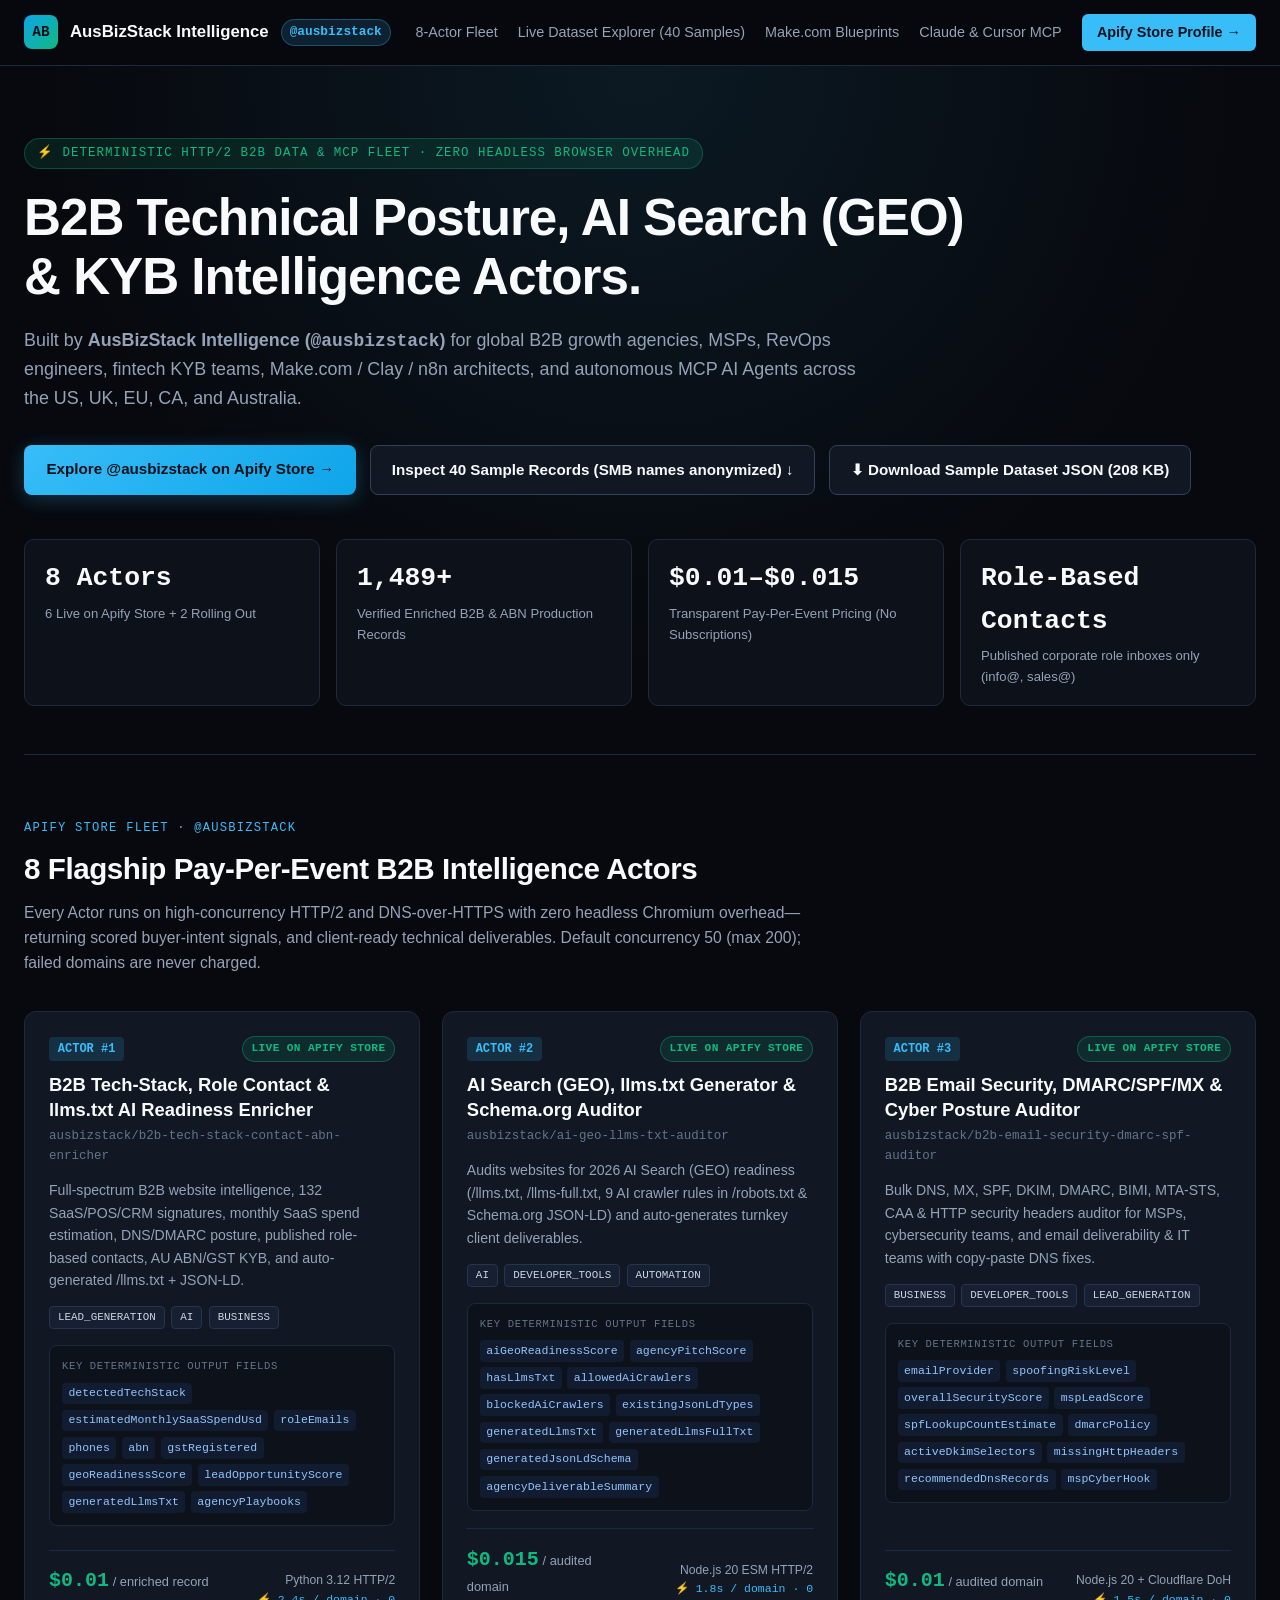
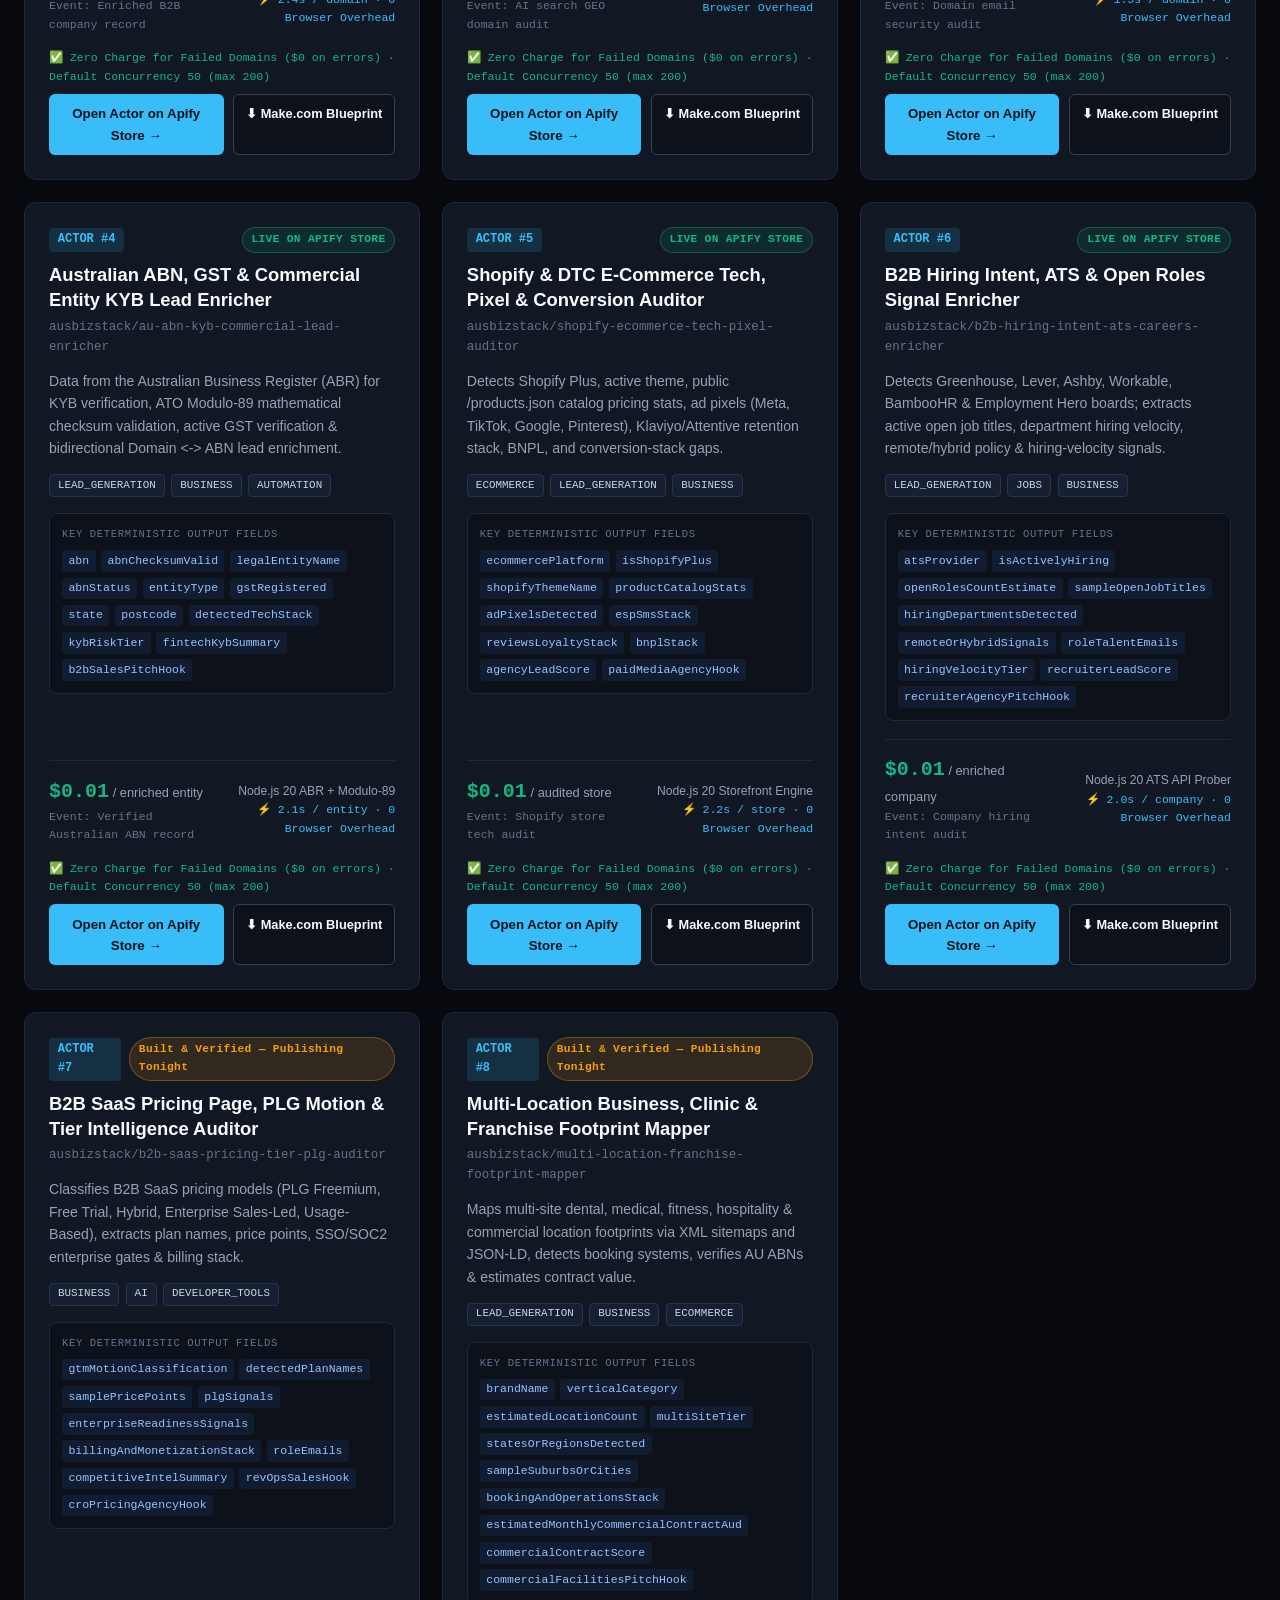
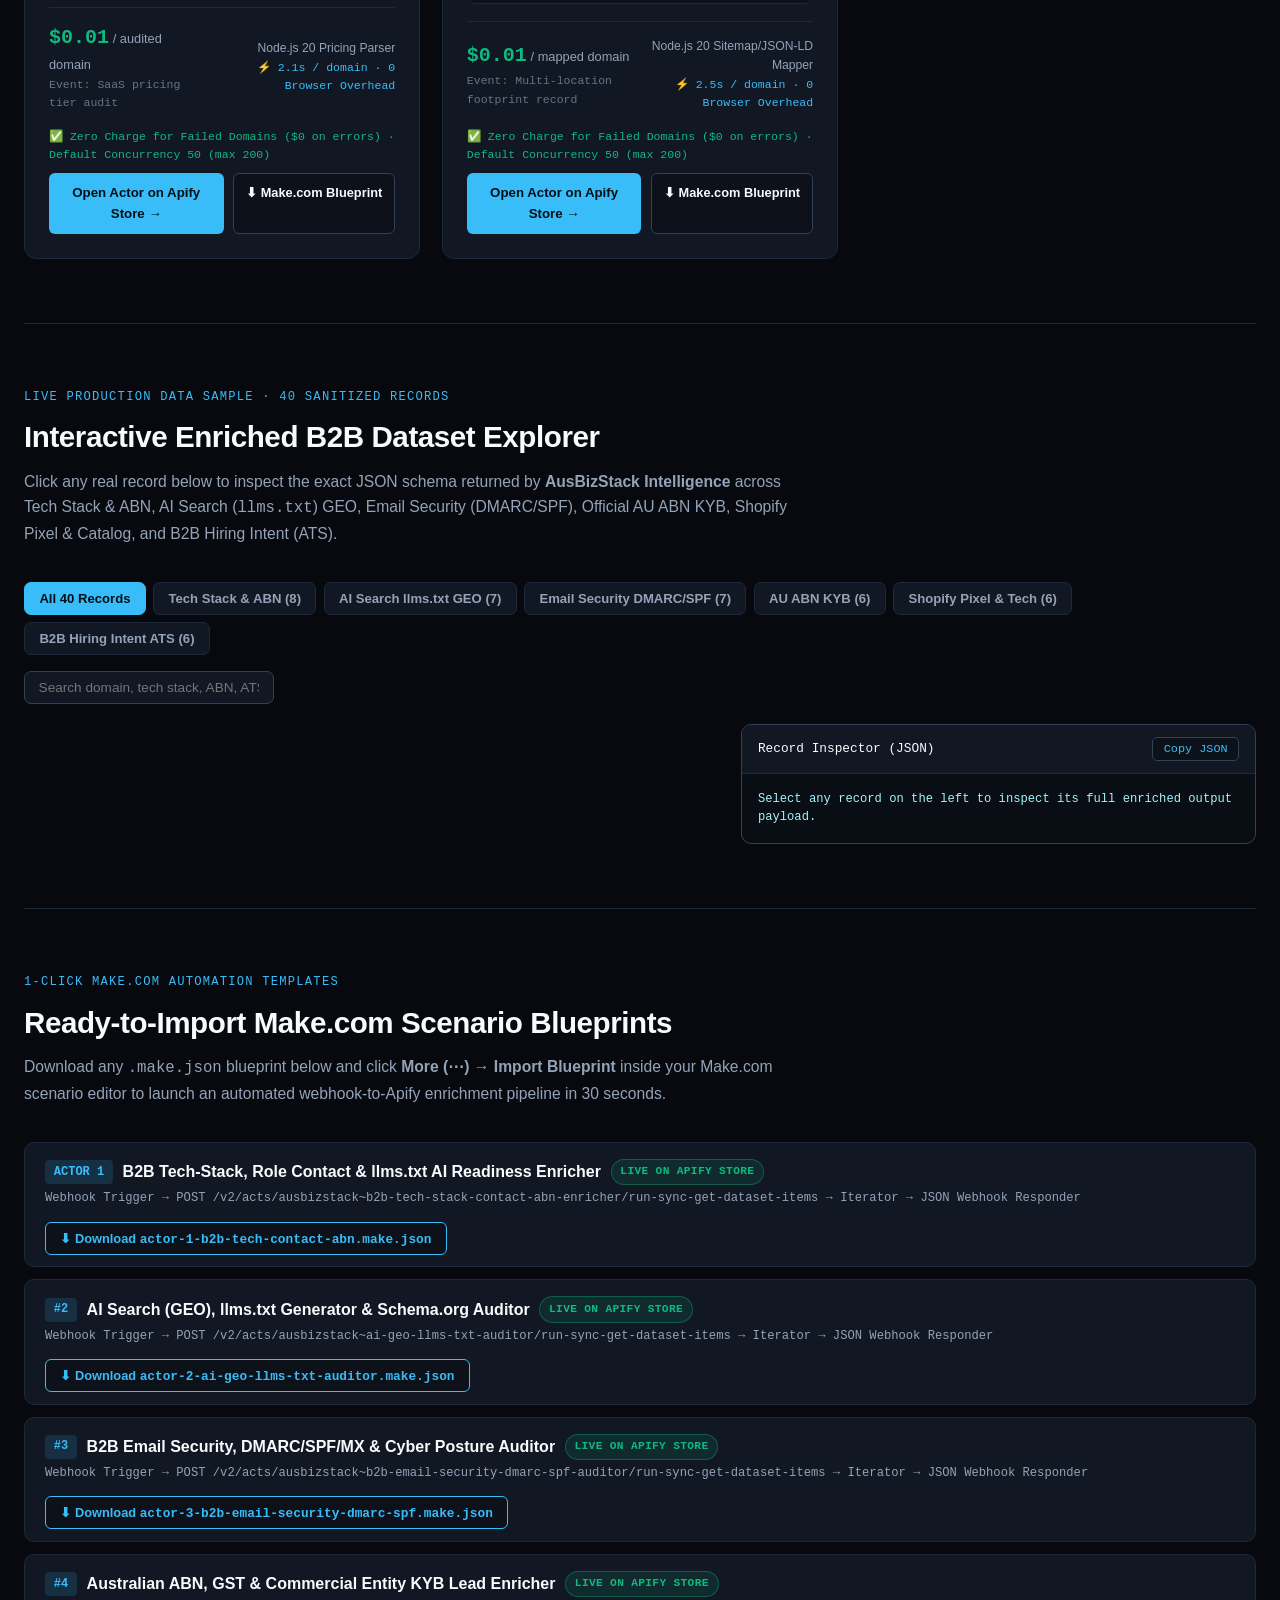
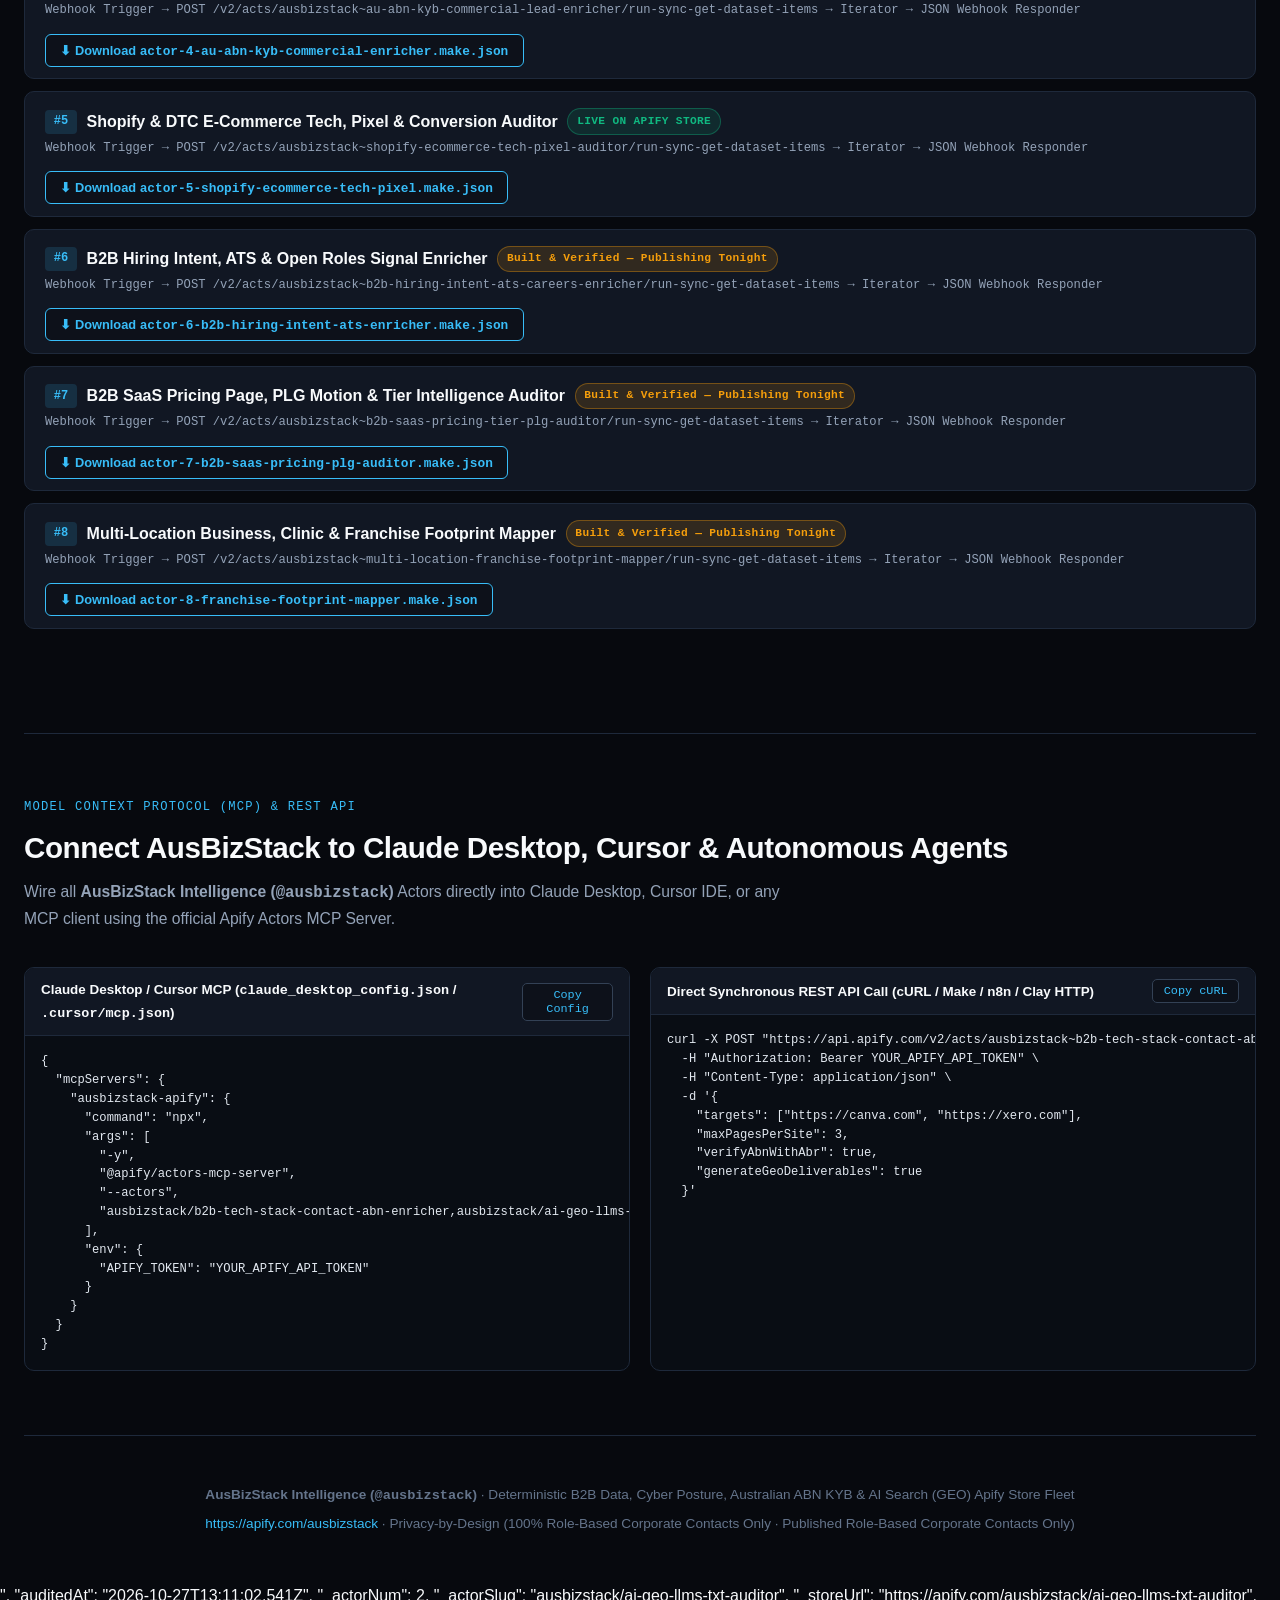
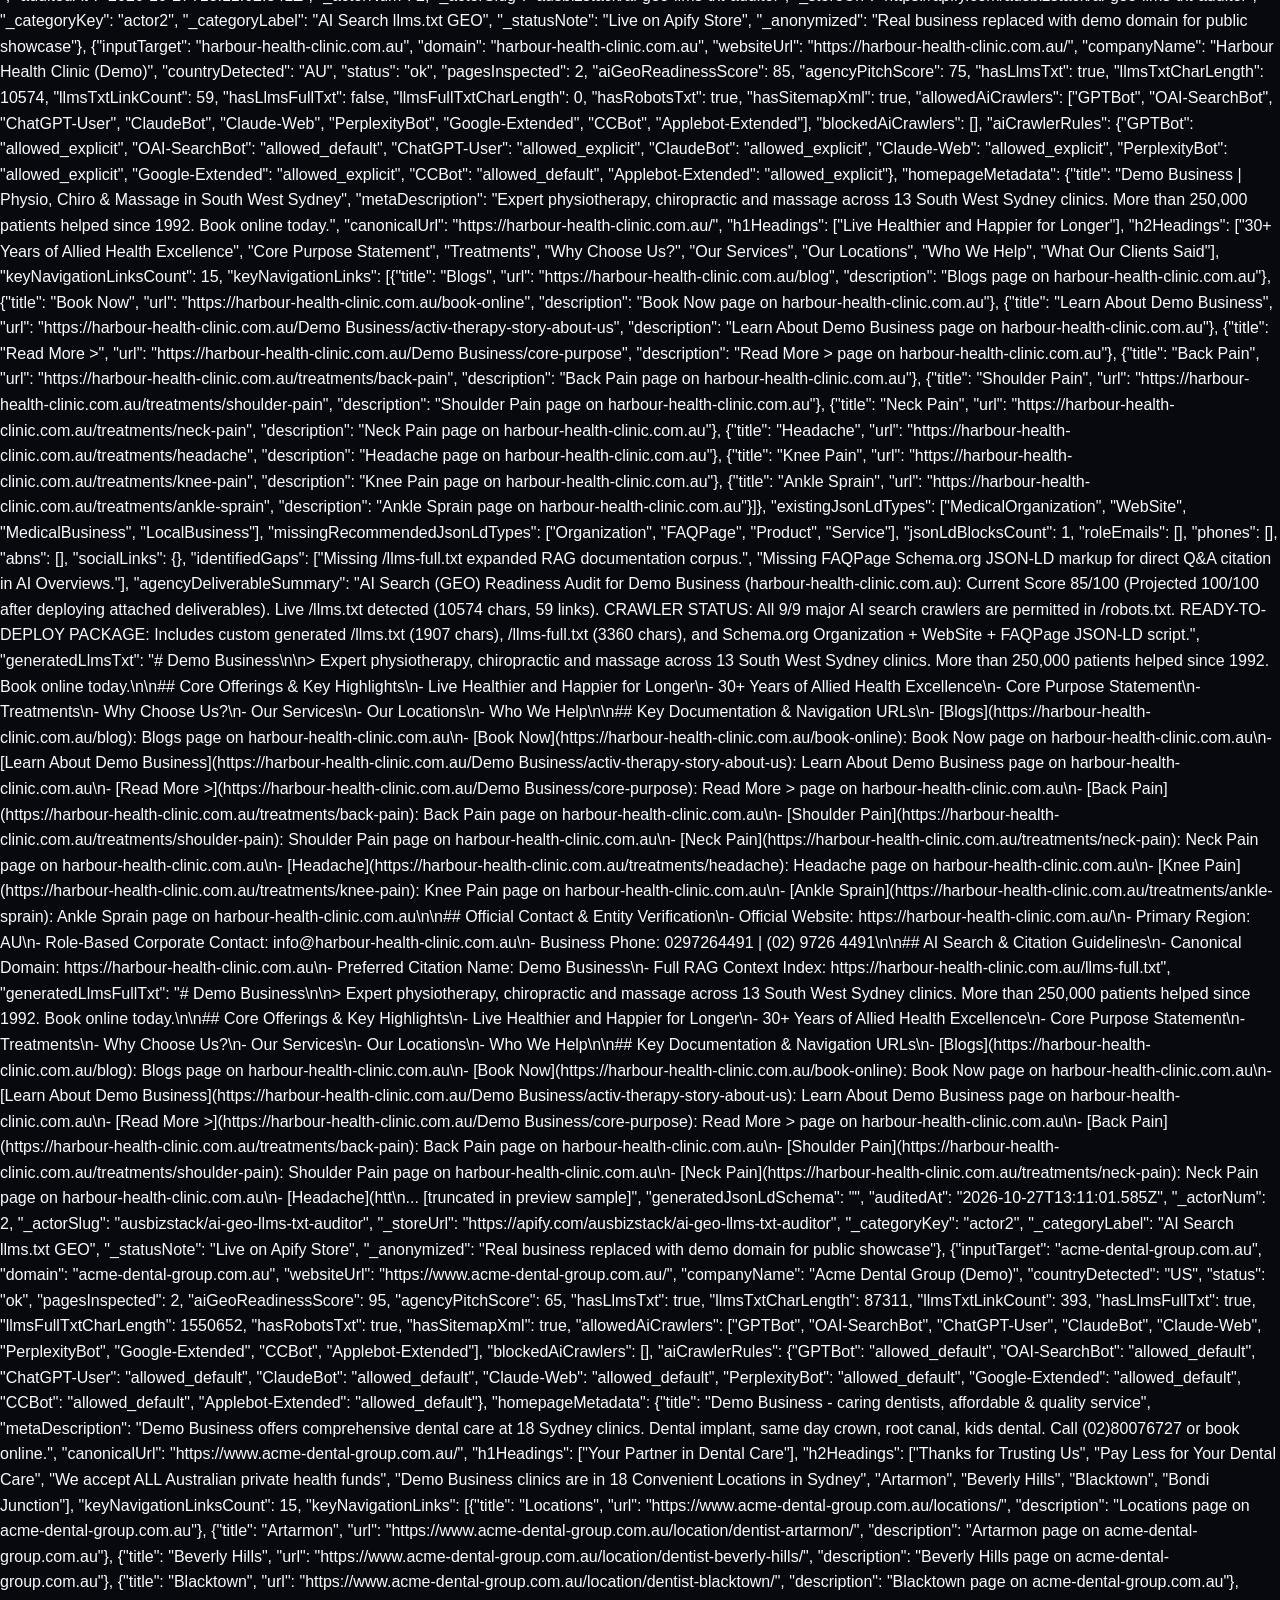
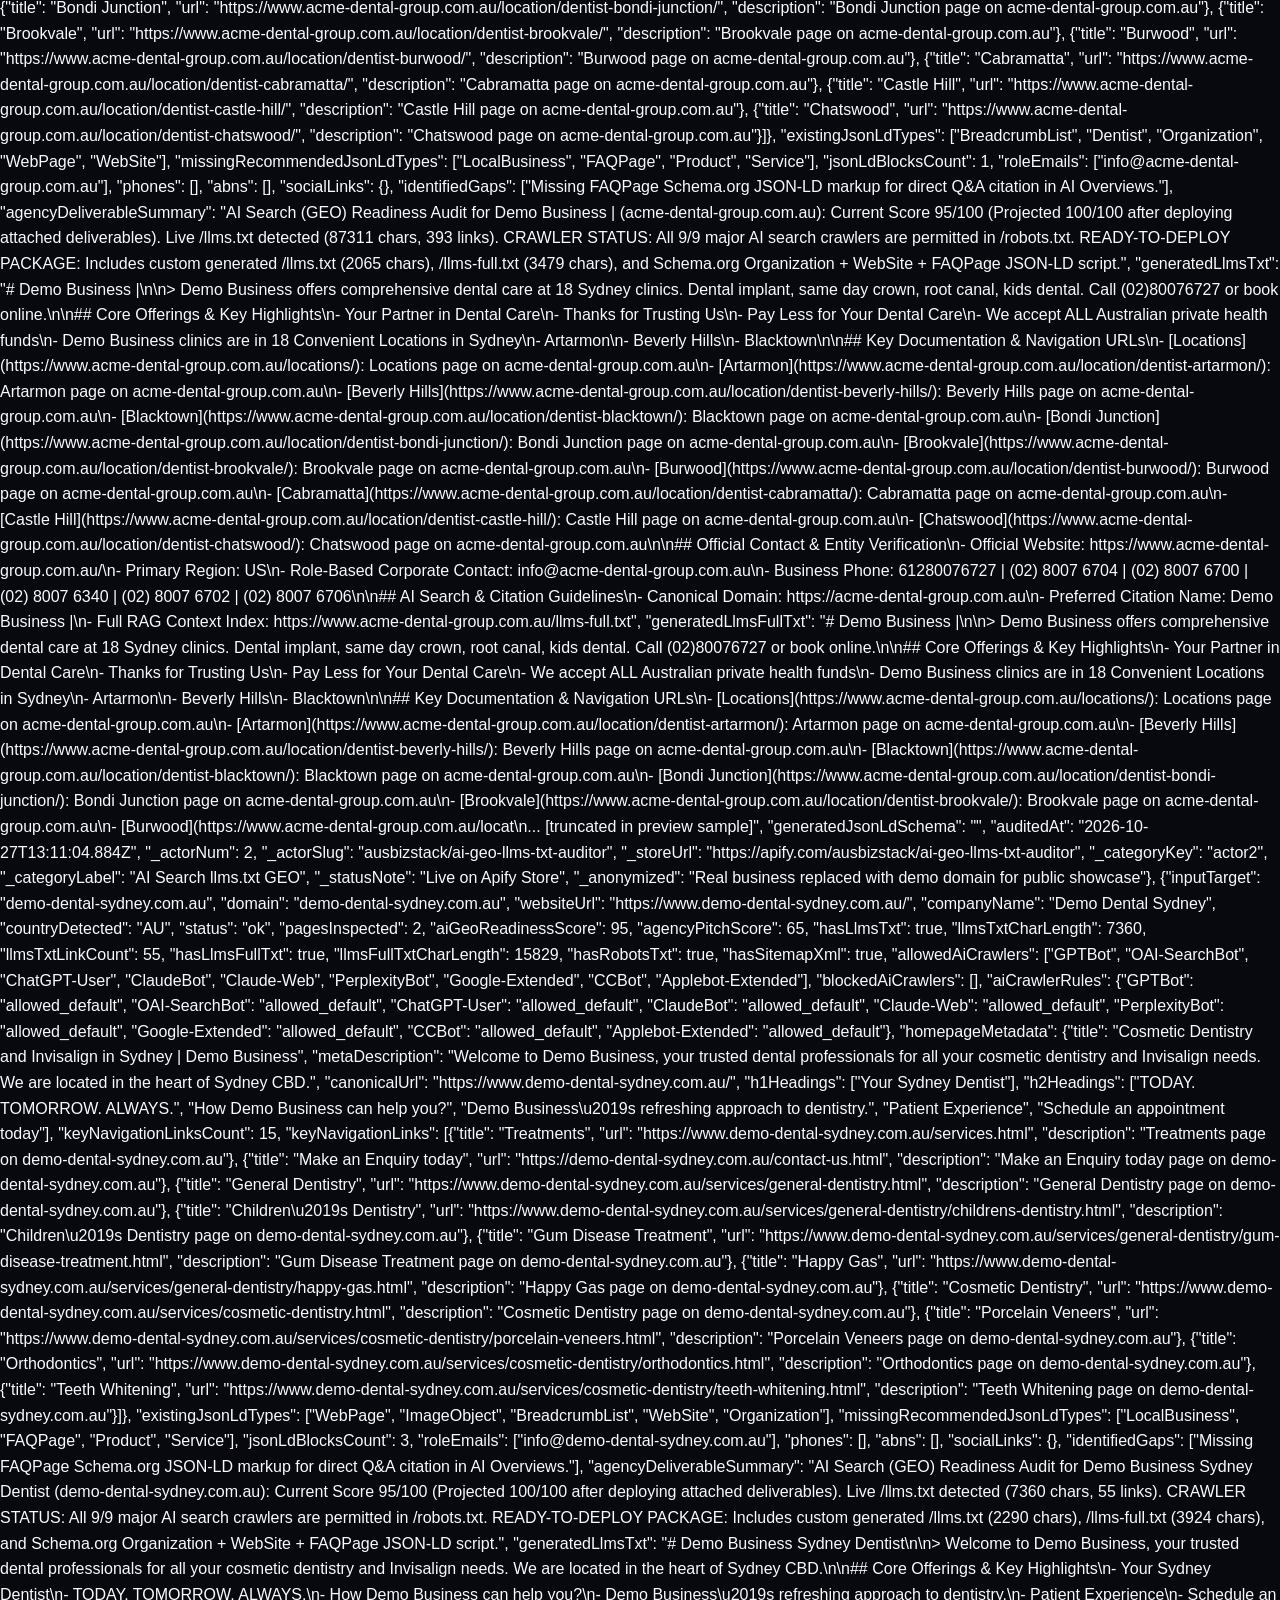
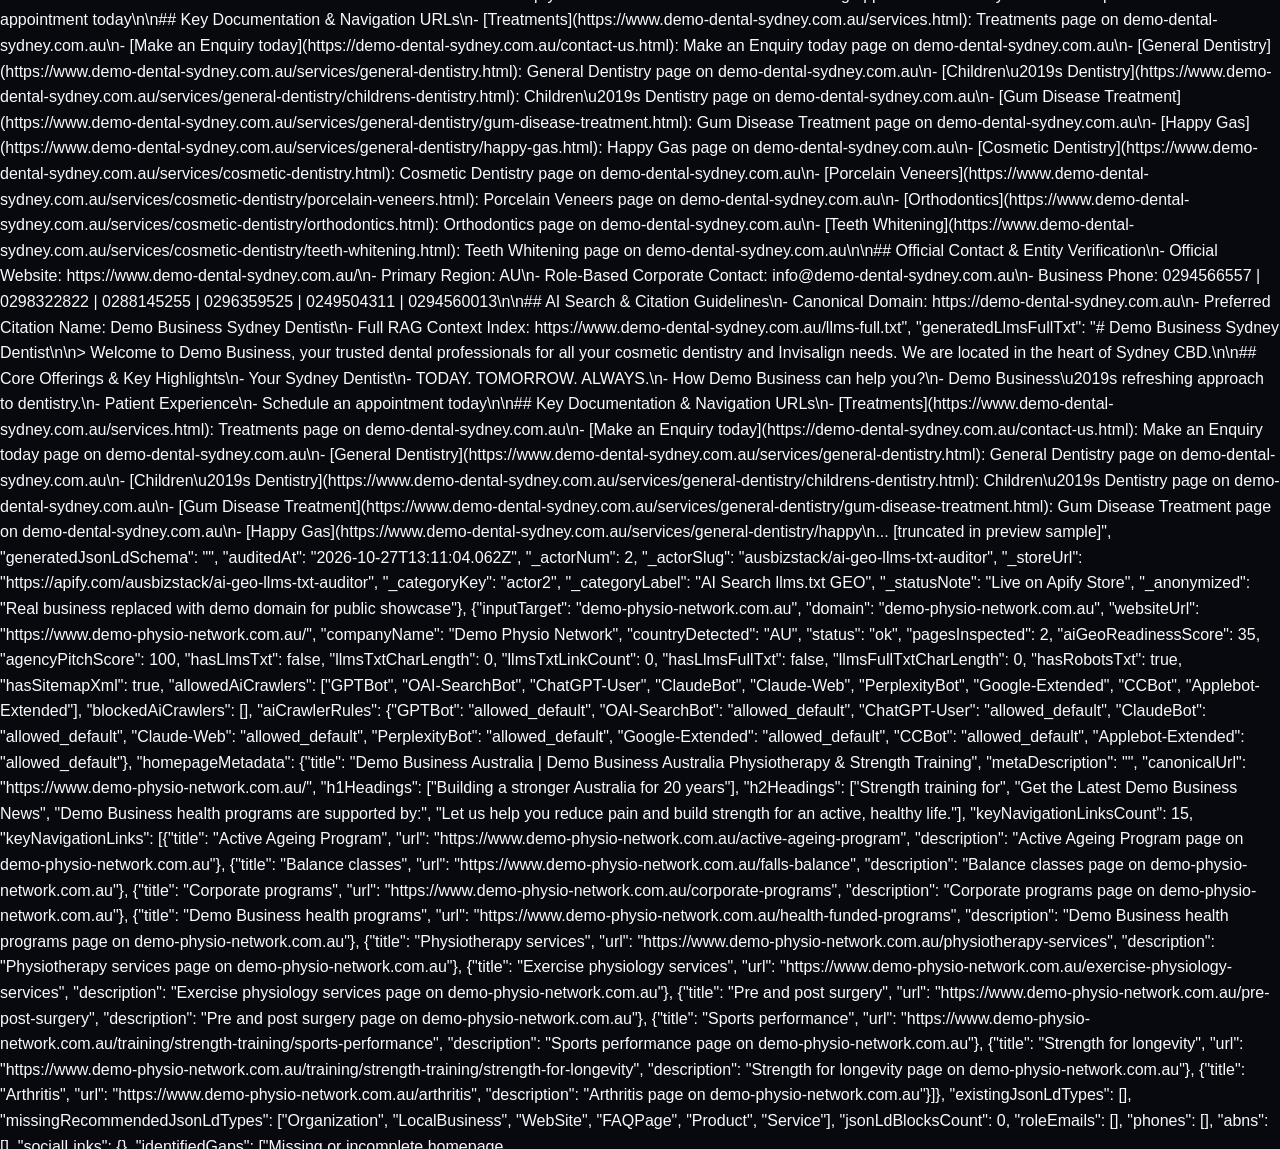
==== index.html @ 19d8a7a4 "Add files via upload" ====
<!DOCTYPE html>
<html lang="en">
<head>
  <meta charset="UTF-8" />
  <meta name="viewport" content="width=device-width, initial-scale=1.0" />
  <title>AusBizStack Intelligence (@ausbizstack) — Deterministic B2B Data, KYB & MCP Actor Fleet</title>
  <meta name="description" content="AusBizStack Intelligence (@ausbizstack) builds deterministic HTTP/2 B2B Tech-Stack, AI Search (GEO / llms.txt), DNS/DMARC Cyber Posture, Australian ABN KYB, Shopify Pixel & ATS Hiring Intent Actors on Apify Store." />
  <style>
    :root {
      --bg: #07090e;
      --bg-elevated: #0d111a;
      --bg-card: #111723;
      --bg-card-hover: #161e2e;
      --border: #1e293b;
      --border-highlight: #334155;
      --text: #f8fafc;
      --text-muted: #94a3b8;
      --text-dim: #64748b;
      --accent: #38bdf8;
      --accent-glow: rgba(56, 189, 248, 0.15);
      --emerald: #10b981;
      --emerald-bg: rgba(16, 185, 129, 0.12);
      --amber: #f59e0b;
      --amber-bg: rgba(245, 158, 11, 0.14);
      --purple: #a855f7;
      --font-sans: 'Inter', -apple-system, BlinkMacSystemFont, 'Segoe UI', Roboto, sans-serif;
      --font-mono: 'JetBrains Mono', 'Fira Code', ui-monospace, SFMono-Regular, Menlo, monospace;
    }
    * { box-sizing: border-box; margin: 0; padding: 0; }
    body {
      background: var(--bg);
      color: var(--text);
      font-family: var(--font-sans);
      line-height: 1.6;
      -webkit-font-smoothing: antialiased;
    }
    a { color: var(--accent); text-decoration: none; }
    a:hover { text-decoration: underline; }

    /* Top Nav */
    .topbar {
      position: sticky;
      top: 0;
      z-index: 50;
      background: rgba(7, 9, 14, 0.88);
      backdrop-filter: blur(12px);
      border-bottom: 1px solid var(--border);
      padding: 0.85rem 1.5rem;
    }
    .topbar-inner {
      max-width: 1320px;
      margin: 0 auto;
      display: flex;
      align-items: center;
      justify-content: space-between;
      flex-wrap: wrap;
      gap: 1rem;
    }
    .brand {
      display: flex;
      align-items: center;
      gap: 0.75rem;
      font-weight: 700;
      font-size: 1.05rem;
      color: var(--text);
      text-decoration: none !important;
    }
    .brand-mark {
      width: 34px;
      height: 34px;
      border-radius: 8px;
      background: linear-gradient(135deg, #0ea5e9, #10b981);
      display: flex;
      align-items: center;
      justify-content: center;
      font-family: var(--font-mono);
      font-weight: 800;
      font-size: 0.9rem;
      color: #041019;
    }
    .brand-handle {
      font-family: var(--font-mono);
      font-size: 0.8rem;
      color: var(--accent);
      background: var(--accent-glow);
      padding: 0.15rem 0.5rem;
      border-radius: 999px;
      border: 1px solid rgba(56, 189, 248, 0.3);
    }
    .nav-links {
      display: flex;
      align-items: center;
      gap: 1.25rem;
      font-size: 0.9rem;
    }
    .nav-links a {
      color: var(--text-muted);
      font-weight: 500;
      text-decoration: none;
    }
    .nav-links a:hover { color: var(--text); }
    .nav-cta {
      background: var(--accent);
      color: #06131f !important;
      font-weight: 700 !important;
      padding: 0.45rem 0.95rem;
      border-radius: 6px;
      transition: opacity 0.15s;
    }
    .nav-cta:hover { opacity: 0.92; }

    /* Container */
    .container {
      max-width: 1320px;
      margin: 0 auto;
      padding: 0 1.5rem;
    }

    /* Hero */
    .hero {
      padding: 4.5rem 0 3rem;
      border-bottom: 1px solid var(--border);
      background: radial-gradient(circle at 50% 0%, rgba(56, 189, 248, 0.09) 0%, transparent 65%);
    }
    .hero-eyebrow {
      display: inline-flex;
      align-items: center;
      gap: 0.5rem;
      font-family: var(--font-mono);
      font-size: 0.78rem;
      text-transform: uppercase;
      letter-spacing: 0.08em;
      color: var(--emerald);
      background: var(--emerald-bg);
      border: 1px solid rgba(16, 185, 129, 0.3);
      padding: 0.3rem 0.75rem;
      border-radius: 999px;
      margin-bottom: 1.25rem;
    }
    .hero h1 {
      font-size: clamp(2rem, 4vw, 3.25rem);
      line-height: 1.15;
      font-weight: 800;
      letter-spacing: -0.02em;
      max-width: 980px;
      margin-bottom: 1.15rem;
    }
    .hero p.lead {
      font-size: 1.12rem;
      color: var(--text-muted);
      max-width: 860px;
      margin-bottom: 2rem;
    }
    .hero-actions {
      display: flex;
      flex-wrap: wrap;
      gap: 0.85rem;
      margin-bottom: 2.75rem;
    }
    .btn-hero-primary {
      background: linear-gradient(135deg, #38bdf8, #0ea5e9);
      color: #041019;
      font-weight: 700;
      padding: 0.75rem 1.4rem;
      border-radius: 8px;
      font-size: 0.95rem;
      text-decoration: none !important;
      box-shadow: 0 4px 20px rgba(56, 189, 248, 0.25);
    }
    .btn-hero-secondary {
      background: var(--bg-card);
      color: var(--text);
      border: 1px solid var(--border-highlight);
      font-weight: 600;
      padding: 0.75rem 1.3rem;
      border-radius: 8px;
      font-size: 0.95rem;
      text-decoration: none !important;
    }
    .btn-hero-secondary:hover { background: var(--bg-card-hover); }

    .stats-grid {
      display: grid;
      grid-template-columns: repeat(auto-fit, minmax(200px, 1fr));
      gap: 1rem;
    }
    .stat-box {
      background: var(--bg-elevated);
      border: 1px solid var(--border);
      border-radius: 10px;
      padding: 1.1rem 1.25rem;
    }
    .stat-num {
      font-family: var(--font-mono);
      font-size: 1.65rem;
      font-weight: 800;
      color: var(--text);
    }
    .stat-label {
      font-size: 0.82rem;
      color: var(--text-muted);
      margin-top: 0.2rem;
    }

    /* Section Headers */
    section { padding: 4rem 0; border-bottom: 1px solid var(--border); }
    .section-header { margin-bottom: 2.25rem; }
    .section-eyebrow {
      font-family: var(--font-mono);
      font-size: 0.76rem;
      text-transform: uppercase;
      letter-spacing: 0.1em;
      color: var(--accent);
      margin-bottom: 0.4rem;
    }
    .section-title {
      font-size: 1.85rem;
      font-weight: 800;
      letter-spacing: -0.015em;
      margin-bottom: 0.5rem;
    }
    .section-desc {
      color: var(--text-muted);
      max-width: 780px;
      font-size: 0.98rem;
    }

    /* Actor Fleet Grid */
    .actors-grid {
      display: grid;
      grid-template-columns: repeat(auto-fill, minmax(380px, 1fr));
      gap: 1.35rem;
    }
    .actor-card {
      background: var(--bg-card);
      border: 1px solid var(--border);
      border-radius: 12px;
      padding: 1.5rem;
      display: flex;
      flex-direction: column;
      justify-content: space-between;
      transition: border-color 0.15s, transform 0.15s;
    }
    .actor-card:hover {
      border-color: var(--border-highlight);
      transform: translateY(-2px);
    }
    .actor-meta-row {
      display: flex;
      align-items: center;
      justify-content: space-between;
      gap: 0.5rem;
      margin-bottom: 0.65rem;
    }
    .actor-num {
      font-family: var(--font-mono);
      font-size: 0.75rem;
      font-weight: 700;
      color: var(--accent);
      background: var(--accent-glow);
      padding: 0.15rem 0.55rem;
      border-radius: 4px;
    }
    .status-badge {
      font-family: var(--font-mono);
      font-size: 0.7rem;
      font-weight: 700;
      padding: 0.2rem 0.55rem;
      border-radius: 999px;
      letter-spacing: 0.03em;
    }
    .badge-live {
      background: var(--emerald-bg);
      color: var(--emerald);
      border: 1px solid rgba(16, 185, 129, 0.35);
    }
    .badge-tonight {
      background: var(--amber-bg);
      color: var(--amber);
      border: 1px solid rgba(245, 158, 11, 0.35);
    }
    .actor-title {
      font-size: 1.15rem;
      font-weight: 700;
      line-height: 1.35;
      margin-bottom: 0.3rem;
    }
    .actor-title a { color: var(--text); }
    .actor-title a:hover { color: var(--accent); text-decoration: none; }
    .actor-slug {
      font-family: var(--font-mono);
      font-size: 0.78rem;
      color: var(--text-dim);
      margin-bottom: 0.75rem;
    }
    .actor-desc {
      font-size: 0.88rem;
      color: var(--text-muted);
      margin-bottom: 0.9rem;
    }
    .cat-row {
      display: flex;
      flex-wrap: wrap;
      gap: 0.4rem;
      margin-bottom: 1rem;
    }
    .cat-pill {
      font-family: var(--font-mono);
      font-size: 0.68rem;
      background: #172033;
      color: #cbd5e1;
      border: 1px solid #26344d;
      padding: 0.12rem 0.5rem;
      border-radius: 4px;
    }
    .fields-block {
      background: var(--bg-elevated);
      border: 1px solid var(--border);
      border-radius: 8px;
      padding: 0.75rem;
      margin-bottom: 1.1rem;
    }
    .fields-label {
      font-family: var(--font-mono);
      font-size: 0.66rem;
      color: var(--text-dim);
      letter-spacing: 0.06em;
      margin-bottom: 0.45rem;
    }
    .fields-list {
      display: flex;
      flex-wrap: wrap;
      gap: 0.35rem;
    }
    .fields-list code {
      font-family: var(--font-mono);
      font-size: 0.72rem;
      color: #93c5fd;
      background: rgba(59, 130, 246, 0.1);
      padding: 0.1rem 0.4rem;
      border-radius: 4px;
    }
    .pricing-strip {
      display: flex;
      align-items: center;
      justify-content: space-between;
      border-top: 1px solid var(--border);
      padding-top: 0.9rem;
      margin-bottom: 0.95rem;
      font-size: 0.82rem;
    }
    .price-val {
      font-family: var(--font-mono);
      font-size: 1.25rem;
      font-weight: 800;
      color: var(--emerald);
    }
    .price-unit { color: var(--text-muted); font-size: 0.8rem; }
    .event-tag { font-family: var(--font-mono); font-size: 0.72rem; color: var(--text-dim); }
    .perf-meta { text-align: right; color: var(--text-muted); font-size: 0.76rem; }
    .speed-tag { color: var(--accent); font-family: var(--font-mono); font-size: 0.72rem; }
    .card-actions {
      display: flex;
      gap: 0.6rem;
    }
    .btn-primary {
      flex: 1;
      text-align: center;
      background: var(--accent);
      color: #041019 !important;
      font-weight: 700;
      font-size: 0.83rem;
      padding: 0.58rem 0.75rem;
      border-radius: 6px;
      text-decoration: none !important;
    }
    .btn-secondary {
      background: var(--bg-elevated);
      color: var(--text) !important;
      border: 1px solid var(--border-highlight);
      font-weight: 600;
      font-size: 0.8rem;
      padding: 0.58rem 0.75rem;
      border-radius: 6px;
      text-decoration: none !important;
      white-space: nowrap;
    }
    .btn-secondary:hover { background: var(--bg-card-hover); }

    /* Live Dataset Explorer */
    .explorer-controls {
      display: flex;
      flex-wrap: wrap;
      align-items: center;
      justify-content: space-between;
      gap: 1rem;
      margin-bottom: 1.25rem;
    }
    .tabs {
      display: flex;
      flex-wrap: wrap;
      gap: 0.45rem;
    }
    .tab-btn {
      background: var(--bg-card);
      color: var(--text-muted);
      border: 1px solid var(--border);
      padding: 0.5rem 0.9rem;
      border-radius: 7px;
      font-size: 0.82rem;
      font-weight: 600;
      cursor: pointer;
      transition: all 0.15s;
    }
    .tab-btn:hover { color: var(--text); border-color: var(--border-highlight); }
    .tab-btn.active {
      background: var(--accent);
      color: #041019;
      border-color: var(--accent);
      font-weight: 700;
    }
    .search-box {
      display: flex;
      align-items: center;
      gap: 0.6rem;
    }
    .search-input {
      background: var(--bg-card);
      border: 1px solid var(--border-highlight);
      color: var(--text);
      padding: 0.5rem 0.85rem;
      border-radius: 7px;
      font-size: 0.85rem;
      min-width: 250px;
    }
    .explorer-layout {
      display: grid;
      grid-template-columns: 1.15fr 0.85fr;
      gap: 1.25rem;
      align-items: start;
    }
    @media (max-width: 980px) {
      .explorer-layout { grid-template-columns: 1fr; }
      .actors-grid { grid-template-columns: 1fr; }
    }
    .records-list {
      display: flex;
      flex-direction: column;
      gap: 0.7rem;
      max-height: 680px;
      overflow-y: auto;
      padding-right: 0.25rem;
    }
    .record-item {
      background: var(--bg-card);
      border: 1px solid var(--border);
      border-radius: 9px;
      padding: 0.95rem 1.1rem;
      cursor: pointer;
      transition: border-color 0.15s, background 0.15s;
    }
    .record-item:hover, .record-item.selected {
      border-color: var(--accent);
      background: var(--bg-card-hover);
    }
    .rec-header {
      display: flex;
      align-items: center;
      justify-content: space-between;
      gap: 0.5rem;
      margin-bottom: 0.35rem;
    }
    .rec-domain {
      font-family: var(--font-mono);
      font-weight: 700;
      font-size: 0.95rem;
      color: var(--text);
    }
    .rec-cat {
      font-family: var(--font-mono);
      font-size: 0.7rem;
      color: var(--accent);
      background: var(--accent-glow);
      padding: 0.1rem 0.45rem;
      border-radius: 4px;
    }
    .rec-summary {
      font-size: 0.82rem;
      color: var(--text-muted);
      display: flex;
      flex-wrap: wrap;
      gap: 0.75rem;
    }
    .rec-summary span strong { color: #e2e8f0; }

    .json-viewer-card {
      background: #090d14;
      border: 1px solid var(--border-highlight);
      border-radius: 10px;
      overflow: hidden;
      position: sticky;
      top: 4.5rem;
    }
    .json-viewer-header {
      background: var(--bg-card);
      padding: 0.75rem 1rem;
      border-bottom: 1px solid var(--border);
      display: flex;
      align-items: center;
      justify-content: space-between;
      font-family: var(--font-mono);
      font-size: 0.8rem;
    }
    .json-pre {
      padding: 1rem;
      font-family: var(--font-mono);
      font-size: 0.76rem;
      line-height: 1.5;
      color: #a5f3fc;
      max-height: 600px;
      overflow: auto;
      white-space: pre-wrap;
      word-break: break-word;
    }

    /* Make Blueprints & MCP Configs */
    .bp-list {
      display: flex;
      flex-direction: column;
      gap: 0.75rem;
      margin-bottom: 2.5rem;
    }
    .bp-card {
      background: var(--bg-card);
      border: 1px solid var(--border);
      border-radius: 10px;
      padding: 1rem 1.25rem;
      display: flex;
      align-items: center;
      justify-content: space-between;
      flex-wrap: wrap;
      gap: 1rem;
    }
    .bp-title-row {
      display: flex;
      align-items: center;
      gap: 0.6rem;
      flex-wrap: wrap;
      margin-bottom: 0.25rem;
    }
    .bp-sub {
      font-family: var(--font-mono);
      font-size: 0.76rem;
      color: var(--text-muted);
    }
    .btn-download {
      background: var(--bg-elevated);
      border: 1px solid var(--accent);
      color: var(--accent) !important;
      padding: 0.5rem 0.9rem;
      border-radius: 6px;
      font-size: 0.8rem;
      font-weight: 600;
      text-decoration: none !important;
    }
    .btn-download:hover {
      background: var(--accent);
      color: #041019 !important;
    }

    .code-grid {
      display: grid;
      grid-template-columns: repeat(auto-fit, minmax(420px, 1fr));
      gap: 1.25rem;
    }
    .code-panel {
      background: #090d14;
      border: 1px solid var(--border);
      border-radius: 10px;
      overflow: hidden;
    }
    .code-panel-header {
      background: var(--bg-card);
      padding: 0.7rem 1rem;
      border-bottom: 1px solid var(--border);
      display: flex;
      align-items: center;
      justify-content: space-between;
      font-size: 0.84rem;
      font-weight: 600;
    }
    .copy-btn {
      background: var(--bg-elevated);
      color: var(--accent);
      border: 1px solid var(--border-highlight);
      padding: 0.25rem 0.65rem;
      border-radius: 5px;
      font-family: var(--font-mono);
      font-size: 0.74rem;
      cursor: pointer;
    }
    .code-panel pre {
      padding: 1rem;
      font-family: var(--font-mono);
      font-size: 0.76rem;
      color: #e2e8f0;
      overflow-x: auto;
      line-height: 1.55;
    }

    footer {
      padding: 3rem 0;
      color: var(--text-dim);
      font-size: 0.85rem;
      text-align: center;
    }
  </style>
</head>
<body>

  <header class="topbar">
    <div class="topbar-inner">
      <a href="https://apify.com/ausbizstack" target="_blank" rel="noopener noreferrer" class="brand">
        <span class="brand-mark">AB</span>
        <span>AusBizStack Intelligence</span>
        <span class="brand-handle">@ausbizstack</span>
      </a>
      <nav class="nav-links">
        <a href="#fleet">8-Actor Fleet</a>
        <a href="#explorer">Live Dataset Explorer (40 Samples)</a>
        <a href="#make-blueprints">Make.com Blueprints</a>
        <a href="#mcp-config">Claude &amp; Cursor MCP</a>
        <a href="https://apify.com/ausbizstack" target="_blank" rel="noopener noreferrer" class="nav-cta">Apify Store Profile →</a>
      </nav>
    </div>
  </header>

  <main class="container">
    <section class="hero">
      <div class="hero-eyebrow">⚡ Deterministic HTTP/2 B2B Data &amp; MCP Fleet · Zero Headless Browser Overhead</div>
      <h1>B2B Technical Posture, AI Search (GEO) &amp; KYB Intelligence Actors.</h1>
      <p class="lead">
        Built by <strong>AusBizStack Intelligence (<code>@ausbizstack</code>)</strong> for global B2B growth agencies, MSPs, RevOps engineers, fintech KYB teams, Make.com / Clay / n8n architects, and autonomous MCP AI Agents across the US, UK, EU, CA, and Australia.
      </p>
      <div class="hero-actions">
        <a href="https://apify.com/ausbizstack" target="_blank" rel="noopener noreferrer" class="btn-hero-primary">Explore @ausbizstack on Apify Store →</a>
        <a href="#explorer" class="btn-hero-secondary">Inspect 40 Sample Records (SMB names anonymized) ↓</a>
        <a href="samples/ausbizstack-enriched-samples.json" download class="btn-hero-secondary">⬇ Download Sample Dataset JSON (208 KB)</a>
      </div>
      <div class="stats-grid">
        <div class="stat-box">
          <div class="stat-num">8 Actors</div>
          <div class="stat-label">6 Live on Apify Store + 2 Rolling Out</div>
        </div>
        <div class="stat-box">
          <div class="stat-num">1,489+</div>
          <div class="stat-label">Verified Enriched B2B &amp; ABN Production Records</div>
        </div>
        <div class="stat-box">
          <div class="stat-num">$0.01–$0.015</div>
          <div class="stat-label">Transparent Pay-Per-Event Pricing (No Subscriptions)</div>
        </div>
        <div class="stat-box">
          <div class="stat-num">Role-Based Contacts</div>
          <div class="stat-label">Published corporate role inboxes only (info@, sales@)</div>
        </div>
      </div>
    </section>

    <section id="fleet">
      <div class="section-header">
        <div class="section-eyebrow">APIFY STORE FLEET · @AUSBIZSTACK</div>
        <h2 class="section-title">8 Flagship Pay-Per-Event B2B Intelligence Actors</h2>
        <p class="section-desc">
          Every Actor runs on high-concurrency HTTP/2 and DNS-over-HTTPS with zero headless Chromium overhead—returning scored buyer-intent signals, and client-ready technical deliverables. Default concurrency 50 (max 200); failed domains are never charged.
        </p>
      </div>
      <div class="actors-grid">
        
    <article class="actor-card">
      <div class="actor-card-top">
        <div class="actor-meta-row">
          <span class="actor-num">ACTOR #1</span>
          <span class="status-badge badge-live">LIVE ON APIFY STORE</span>
        </div>
        <h3 class="actor-title">
          <a href="https://apify.com/ausbizstack/b2b-tech-stack-contact-abn-enricher" target="_blank" rel="noopener noreferrer">B2B Tech-Stack, Role Contact & llms.txt AI Readiness Enricher</a>
        </h3>
        <div class="actor-slug"><code>ausbizstack/b2b-tech-stack-contact-abn-enricher</code></div>
        <p class="actor-desc">Full-spectrum B2B website intelligence, 132 SaaS/POS/CRM signatures, monthly SaaS spend estimation, DNS/DMARC posture, published role-based contacts, AU ABN/GST KYB, and auto-generated /llms.txt + JSON-LD.</p>
        <div class="cat-row"><span class="cat-pill">LEAD_GENERATION</span><span class="cat-pill">AI</span><span class="cat-pill">BUSINESS</span></div>
        <div class="fields-block">
          <div class="fields-label">KEY DETERMINISTIC OUTPUT FIELDS</div>
          <div class="fields-list"><code>detectedTechStack</code><code>estimatedMonthlySaaSSpendUsd</code><code>roleEmails</code><code>phones</code><code>abn</code><code>gstRegistered</code><code>geoReadinessScore</code><code>leadOpportunityScore</code><code>generatedLlmsTxt</code><code>agencyPlaybooks</code></div>
        </div>
      </div>
      <div class="actor-card-bottom">
        <div class="pricing-strip">
          <div>
            <span class="price-val">$0.01</span>
            <span class="price-unit">/ enriched record</span>
            <div class="event-tag">Event: <code>Enriched B2B company record</code></div>
          </div>
          <div class="perf-meta">
            <div>Python 3.12 HTTP/2</div>
            <div class="speed-tag">⚡ 2.4s / domain · 0 Browser Overhead</div>
          </div>
        </div>
        <div class="event-tag" style="margin:8px 0;color:#10b981">✅ Zero Charge for Failed Domains ($0 on errors) · Default Concurrency 50 (max 200)</div>
        <div class="card-actions">
          <a href="https://apify.com/ausbizstack/b2b-tech-stack-contact-abn-enricher" target="_blank" rel="noopener noreferrer" class="btn-primary">Open Actor on Apify Store →</a>
          <a href="blueprints/actor-1-b2b-tech-contact-abn.make.json" download class="btn-secondary" title="Download Make.com Automation Blueprint JSON">⬇ Make.com Blueprint</a>
        </div>
      </div>
    </article>
    
    <article class="actor-card">
      <div class="actor-card-top">
        <div class="actor-meta-row">
          <span class="actor-num">ACTOR #2</span>
          <span class="status-badge badge-live">LIVE ON APIFY STORE</span>
        </div>
        <h3 class="actor-title">
          <a href="https://apify.com/ausbizstack/ai-geo-llms-txt-auditor" target="_blank" rel="noopener noreferrer">AI Search (GEO), llms.txt Generator & Schema.org Auditor</a>
        </h3>
        <div class="actor-slug"><code>ausbizstack/ai-geo-llms-txt-auditor</code></div>
        <p class="actor-desc">Audits websites for 2026 AI Search (GEO) readiness (/llms.txt, /llms-full.txt, 9 AI crawler rules in /robots.txt & Schema.org JSON-LD) and auto-generates turnkey client deliverables.</p>
        <div class="cat-row"><span class="cat-pill">AI</span><span class="cat-pill">DEVELOPER_TOOLS</span><span class="cat-pill">AUTOMATION</span></div>
        <div class="fields-block">
          <div class="fields-label">KEY DETERMINISTIC OUTPUT FIELDS</div>
          <div class="fields-list"><code>aiGeoReadinessScore</code><code>agencyPitchScore</code><code>hasLlmsTxt</code><code>allowedAiCrawlers</code><code>blockedAiCrawlers</code><code>existingJsonLdTypes</code><code>generatedLlmsTxt</code><code>generatedLlmsFullTxt</code><code>generatedJsonLdSchema</code><code>agencyDeliverableSummary</code></div>
        </div>
      </div>
      <div class="actor-card-bottom">
        <div class="pricing-strip">
          <div>
            <span class="price-val">$0.015</span>
            <span class="price-unit">/ audited domain</span>
            <div class="event-tag">Event: <code>AI search GEO domain audit</code></div>
          </div>
          <div class="perf-meta">
            <div>Node.js 20 ESM HTTP/2</div>
            <div class="speed-tag">⚡ 1.8s / domain · 0 Browser Overhead</div>
          </div>
        </div>
        <div class="event-tag" style="margin:8px 0;color:#10b981">✅ Zero Charge for Failed Domains ($0 on errors) · Default Concurrency 50 (max 200)</div>
        <div class="card-actions">
          <a href="https://apify.com/ausbizstack/ai-geo-llms-txt-auditor" target="_blank" rel="noopener noreferrer" class="btn-primary">Open Actor on Apify Store →</a>
          <a href="blueprints/actor-2-ai-geo-llms-txt-auditor.make.json" download class="btn-secondary" title="Download Make.com Automation Blueprint JSON">⬇ Make.com Blueprint</a>
        </div>
      </div>
    </article>
    
    <article class="actor-card">
      <div class="actor-card-top">
        <div class="actor-meta-row">
          <span class="actor-num">ACTOR #3</span>
          <span class="status-badge badge-live">LIVE ON APIFY STORE</span>
        </div>
        <h3 class="actor-title">
          <a href="https://apify.com/ausbizstack/b2b-email-security-dmarc-spf-auditor" target="_blank" rel="noopener noreferrer">B2B Email Security, DMARC/SPF/MX & Cyber Posture Auditor</a>
        </h3>
        <div class="actor-slug"><code>ausbizstack/b2b-email-security-dmarc-spf-auditor</code></div>
        <p class="actor-desc">Bulk DNS, MX, SPF, DKIM, DMARC, BIMI, MTA-STS, CAA & HTTP security headers auditor for MSPs, cybersecurity teams, and email deliverability & IT teams with copy-paste DNS fixes.</p>
        <div class="cat-row"><span class="cat-pill">BUSINESS</span><span class="cat-pill">DEVELOPER_TOOLS</span><span class="cat-pill">LEAD_GENERATION</span></div>
        <div class="fields-block">
          <div class="fields-label">KEY DETERMINISTIC OUTPUT FIELDS</div>
          <div class="fields-list"><code>emailProvider</code><code>spoofingRiskLevel</code><code>overallSecurityScore</code><code>mspLeadScore</code><code>spfLookupCountEstimate</code><code>dmarcPolicy</code><code>activeDkimSelectors</code><code>missingHttpHeaders</code><code>recommendedDnsRecords</code><code>mspCyberHook</code></div>
        </div>
      </div>
      <div class="actor-card-bottom">
        <div class="pricing-strip">
          <div>
            <span class="price-val">$0.01</span>
            <span class="price-unit">/ audited domain</span>
            <div class="event-tag">Event: <code>Domain email security audit</code></div>
          </div>
          <div class="perf-meta">
            <div>Node.js 20 + Cloudflare DoH</div>
            <div class="speed-tag">⚡ 1.5s / domain · 0 Browser Overhead</div>
          </div>
        </div>
        <div class="event-tag" style="margin:8px 0;color:#10b981">✅ Zero Charge for Failed Domains ($0 on errors) · Default Concurrency 50 (max 200)</div>
        <div class="card-actions">
          <a href="https://apify.com/ausbizstack/b2b-email-security-dmarc-spf-auditor" target="_blank" rel="noopener noreferrer" class="btn-primary">Open Actor on Apify Store →</a>
          <a href="blueprints/actor-3-b2b-email-security-dmarc-spf.make.json" download class="btn-secondary" title="Download Make.com Automation Blueprint JSON">⬇ Make.com Blueprint</a>
        </div>
      </div>
    </article>
    
    <article class="actor-card">
      <div class="actor-card-top">
        <div class="actor-meta-row">
          <span class="actor-num">ACTOR #4</span>
          <span class="status-badge badge-live">LIVE ON APIFY STORE</span>
        </div>
        <h3 class="actor-title">
          <a href="https://apify.com/ausbizstack/au-abn-kyb-commercial-lead-enricher" target="_blank" rel="noopener noreferrer">Australian ABN, GST & Commercial Entity KYB Lead Enricher</a>
        </h3>
        <div class="actor-slug"><code>ausbizstack/au-abn-kyb-commercial-lead-enricher</code></div>
        <p class="actor-desc">Data from the Australian Business Register (ABR) for KYB verification, ATO Modulo-89 mathematical checksum validation, active GST verification & bidirectional Domain <-> ABN lead enrichment.</p>
        <div class="cat-row"><span class="cat-pill">LEAD_GENERATION</span><span class="cat-pill">BUSINESS</span><span class="cat-pill">AUTOMATION</span></div>
        <div class="fields-block">
          <div class="fields-label">KEY DETERMINISTIC OUTPUT FIELDS</div>
          <div class="fields-list"><code>abn</code><code>abnChecksumValid</code><code>legalEntityName</code><code>abnStatus</code><code>entityType</code><code>gstRegistered</code><code>state</code><code>postcode</code><code>detectedTechStack</code><code>kybRiskTier</code><code>fintechKybSummary</code><code>b2bSalesPitchHook</code></div>
        </div>
      </div>
      <div class="actor-card-bottom">
        <div class="pricing-strip">
          <div>
            <span class="price-val">$0.01</span>
            <span class="price-unit">/ enriched entity</span>
            <div class="event-tag">Event: <code>Verified Australian ABN record</code></div>
          </div>
          <div class="perf-meta">
            <div>Node.js 20 ABR + Modulo-89</div>
            <div class="speed-tag">⚡ 2.1s / entity · 0 Browser Overhead</div>
          </div>
        </div>
        <div class="event-tag" style="margin:8px 0;color:#10b981">✅ Zero Charge for Failed Domains ($0 on errors) · Default Concurrency 50 (max 200)</div>
        <div class="card-actions">
          <a href="https://apify.com/ausbizstack/au-abn-kyb-commercial-lead-enricher" target="_blank" rel="noopener noreferrer" class="btn-primary">Open Actor on Apify Store →</a>
          <a href="blueprints/actor-4-au-abn-kyb-commercial-enricher.make.json" download class="btn-secondary" title="Download Make.com Automation Blueprint JSON">⬇ Make.com Blueprint</a>
        </div>
      </div>
    </article>
    
    <article class="actor-card">
      <div class="actor-card-top">
        <div class="actor-meta-row">
          <span class="actor-num">ACTOR #5</span>
          <span class="status-badge badge-live">LIVE ON APIFY STORE</span>
        </div>
        <h3 class="actor-title">
          <a href="https://apify.com/ausbizstack/shopify-ecommerce-tech-pixel-auditor" target="_blank" rel="noopener noreferrer">Shopify & DTC E-Commerce Tech, Pixel & Conversion Auditor</a>
        </h3>
        <div class="actor-slug"><code>ausbizstack/shopify-ecommerce-tech-pixel-auditor</code></div>
        <p class="actor-desc">Detects Shopify Plus, active theme, public /products.json catalog pricing stats, ad pixels (Meta, TikTok, Google, Pinterest), Klaviyo/Attentive retention stack, BNPL, and conversion-stack gaps.</p>
        <div class="cat-row"><span class="cat-pill">ECOMMERCE</span><span class="cat-pill">LEAD_GENERATION</span><span class="cat-pill">BUSINESS</span></div>
        <div class="fields-block">
          <div class="fields-label">KEY DETERMINISTIC OUTPUT FIELDS</div>
          <div class="fields-list"><code>ecommercePlatform</code><code>isShopifyPlus</code><code>shopifyThemeName</code><code>productCatalogStats</code><code>adPixelsDetected</code><code>espSmsStack</code><code>reviewsLoyaltyStack</code><code>bnplStack</code><code>agencyLeadScore</code><code>paidMediaAgencyHook</code></div>
        </div>
      </div>
      <div class="actor-card-bottom">
        <div class="pricing-strip">
          <div>
            <span class="price-val">$0.01</span>
            <span class="price-unit">/ audited store</span>
            <div class="event-tag">Event: <code>Shopify store tech audit</code></div>
          </div>
          <div class="perf-meta">
            <div>Node.js 20 Storefront Engine</div>
            <div class="speed-tag">⚡ 2.2s / store · 0 Browser Overhead</div>
          </div>
        </div>
        <div class="event-tag" style="margin:8px 0;color:#10b981">✅ Zero Charge for Failed Domains ($0 on errors) · Default Concurrency 50 (max 200)</div>
        <div class="card-actions">
          <a href="https://apify.com/ausbizstack/shopify-ecommerce-tech-pixel-auditor" target="_blank" rel="noopener noreferrer" class="btn-primary">Open Actor on Apify Store →</a>
          <a href="blueprints/actor-5-shopify-ecommerce-tech-pixel.make.json" download class="btn-secondary" title="Download Make.com Automation Blueprint JSON">⬇ Make.com Blueprint</a>
        </div>
      </div>
    </article>
    
    <article class="actor-card">
      <div class="actor-card-top">
        <div class="actor-meta-row">
          <span class="actor-num">ACTOR #6</span>
          <span class="status-badge badge-live">LIVE ON APIFY STORE</span>
        </div>
        <h3 class="actor-title">
          <a href="https://apify.com/ausbizstack/b2b-hiring-intent-ats-careers-enricher" target="_blank" rel="noopener noreferrer">B2B Hiring Intent, ATS & Open Roles Signal Enricher</a>
        </h3>
        <div class="actor-slug"><code>ausbizstack/b2b-hiring-intent-ats-careers-enricher</code></div>
        <p class="actor-desc">Detects Greenhouse, Lever, Ashby, Workable, BambooHR & Employment Hero boards; extracts active open job titles, department hiring velocity, remote/hybrid policy & hiring-velocity signals.</p>
        <div class="cat-row"><span class="cat-pill">LEAD_GENERATION</span><span class="cat-pill">JOBS</span><span class="cat-pill">BUSINESS</span></div>
        <div class="fields-block">
          <div class="fields-label">KEY DETERMINISTIC OUTPUT FIELDS</div>
          <div class="fields-list"><code>atsProvider</code><code>isActivelyHiring</code><code>openRolesCountEstimate</code><code>sampleOpenJobTitles</code><code>hiringDepartmentsDetected</code><code>remoteOrHybridSignals</code><code>roleTalentEmails</code><code>hiringVelocityTier</code><code>recruiterLeadScore</code><code>recruiterAgencyPitchHook</code></div>
        </div>
      </div>
      <div class="actor-card-bottom">
        <div class="pricing-strip">
          <div>
            <span class="price-val">$0.01</span>
            <span class="price-unit">/ enriched company</span>
            <div class="event-tag">Event: <code>Company hiring intent audit</code></div>
          </div>
          <div class="perf-meta">
            <div>Node.js 20 ATS API Prober</div>
            <div class="speed-tag">⚡ 2.0s / company · 0 Browser Overhead</div>
          </div>
        </div>
        <div class="event-tag" style="margin:8px 0;color:#10b981">✅ Zero Charge for Failed Domains ($0 on errors) · Default Concurrency 50 (max 200)</div>
        <div class="card-actions">
          <a href="https://apify.com/ausbizstack/b2b-hiring-intent-ats-careers-enricher" target="_blank" rel="noopener noreferrer" class="btn-primary">Open Actor on Apify Store →</a>
          <a href="blueprints/actor-6-b2b-hiring-intent-ats-enricher.make.json" download class="btn-secondary" title="Download Make.com Automation Blueprint JSON">⬇ Make.com Blueprint</a>
        </div>
      </div>
    </article>
    
    <article class="actor-card">
      <div class="actor-card-top">
        <div class="actor-meta-row">
          <span class="actor-num">ACTOR #7</span>
          <span class="status-badge badge-tonight">Built & Verified — Publishing Tonight</span>
        </div>
        <h3 class="actor-title">
          <a href="https://apify.com/ausbizstack/b2b-saas-pricing-tier-plg-auditor" target="_blank" rel="noopener noreferrer">B2B SaaS Pricing Page, PLG Motion & Tier Intelligence Auditor</a>
        </h3>
        <div class="actor-slug"><code>ausbizstack/b2b-saas-pricing-tier-plg-auditor</code></div>
        <p class="actor-desc">Classifies B2B SaaS pricing models (PLG Freemium, Free Trial, Hybrid, Enterprise Sales-Led, Usage-Based), extracts plan names, price points, SSO/SOC2 enterprise gates & billing stack.</p>
        <div class="cat-row"><span class="cat-pill">BUSINESS</span><span class="cat-pill">AI</span><span class="cat-pill">DEVELOPER_TOOLS</span></div>
        <div class="fields-block">
          <div class="fields-label">KEY DETERMINISTIC OUTPUT FIELDS</div>
          <div class="fields-list"><code>gtmMotionClassification</code><code>detectedPlanNames</code><code>samplePricePoints</code><code>plgSignals</code><code>enterpriseReadinessSignals</code><code>billingAndMonetizationStack</code><code>roleEmails</code><code>competitiveIntelSummary</code><code>revOpsSalesHook</code><code>croPricingAgencyHook</code></div>
        </div>
      </div>
      <div class="actor-card-bottom">
        <div class="pricing-strip">
          <div>
            <span class="price-val">$0.01</span>
            <span class="price-unit">/ audited domain</span>
            <div class="event-tag">Event: <code>SaaS pricing tier audit</code></div>
          </div>
          <div class="perf-meta">
            <div>Node.js 20 Pricing Parser</div>
            <div class="speed-tag">⚡ 2.1s / domain · 0 Browser Overhead</div>
          </div>
        </div>
        <div class="event-tag" style="margin:8px 0;color:#10b981">✅ Zero Charge for Failed Domains ($0 on errors) · Default Concurrency 50 (max 200)</div>
        <div class="card-actions">
          <a href="https://apify.com/ausbizstack/b2b-saas-pricing-tier-plg-auditor" target="_blank" rel="noopener noreferrer" class="btn-primary">Open Actor on Apify Store →</a>
          <a href="blueprints/actor-7-b2b-saas-pricing-plg-auditor.make.json" download class="btn-secondary" title="Download Make.com Automation Blueprint JSON">⬇ Make.com Blueprint</a>
        </div>
      </div>
    </article>
    
    <article class="actor-card">
      <div class="actor-card-top">
        <div class="actor-meta-row">
          <span class="actor-num">ACTOR #8</span>
          <span class="status-badge badge-tonight">Built & Verified — Publishing Tonight</span>
        </div>
        <h3 class="actor-title">
          <a href="https://apify.com/ausbizstack/multi-location-franchise-footprint-mapper" target="_blank" rel="noopener noreferrer">Multi-Location Business, Clinic & Franchise Footprint Mapper</a>
        </h3>
        <div class="actor-slug"><code>ausbizstack/multi-location-franchise-footprint-mapper</code></div>
        <p class="actor-desc">Maps multi-site dental, medical, fitness, hospitality & commercial location footprints via XML sitemaps and JSON-LD, detects booking systems, verifies AU ABNs & estimates contract value.</p>
        <div class="cat-row"><span class="cat-pill">LEAD_GENERATION</span><span class="cat-pill">BUSINESS</span><span class="cat-pill">ECOMMERCE</span></div>
        <div class="fields-block">
          <div class="fields-label">KEY DETERMINISTIC OUTPUT FIELDS</div>
          <div class="fields-list"><code>brandName</code><code>verticalCategory</code><code>estimatedLocationCount</code><code>multiSiteTier</code><code>statesOrRegionsDetected</code><code>sampleSuburbsOrCities</code><code>bookingAndOperationsStack</code><code>estimatedMonthlyCommercialContractAud</code><code>commercialContractScore</code><code>commercialFacilitiesPitchHook</code></div>
        </div>
      </div>
      <div class="actor-card-bottom">
        <div class="pricing-strip">
          <div>
            <span class="price-val">$0.01</span>
            <span class="price-unit">/ mapped domain</span>
            <div class="event-tag">Event: <code>Multi-location footprint record</code></div>
          </div>
          <div class="perf-meta">
            <div>Node.js 20 Sitemap/JSON-LD Mapper</div>
            <div class="speed-tag">⚡ 2.5s / domain · 0 Browser Overhead</div>
          </div>
        </div>
        <div class="event-tag" style="margin:8px 0;color:#10b981">✅ Zero Charge for Failed Domains ($0 on errors) · Default Concurrency 50 (max 200)</div>
        <div class="card-actions">
          <a href="https://apify.com/ausbizstack/multi-location-franchise-footprint-mapper" target="_blank" rel="noopener noreferrer" class="btn-primary">Open Actor on Apify Store →</a>
          <a href="blueprints/actor-8-franchise-footprint-mapper.make.json" download class="btn-secondary" title="Download Make.com Automation Blueprint JSON">⬇ Make.com Blueprint</a>
        </div>
      </div>
    </article>
    
      </div>
    </section>

    <section id="explorer">
      <div class="section-header">
        <div class="section-eyebrow">LIVE PRODUCTION DATA SAMPLE · 40 SANITIZED RECORDS</div>
        <h2 class="section-title">Interactive Enriched B2B Dataset Explorer</h2>
        <p class="section-desc">
          Click any real record below to inspect the exact JSON schema returned by <strong>AusBizStack Intelligence</strong> across Tech Stack &amp; ABN, AI Search (<code>llms.txt</code>) GEO, Email Security (DMARC/SPF), Official AU ABN KYB, Shopify Pixel &amp; Catalog, and B2B Hiring Intent (ATS).
        </p>
      </div>

      <div class="explorer-controls">
        <div class="tabs" id="categoryTabs">
          <button class="tab-btn active" data-cat="all">All 40 Records</button>
          <button class="tab-btn" data-cat="actor1">Tech Stack &amp; ABN (8)</button>
          <button class="tab-btn" data-cat="actor2">AI Search llms.txt GEO (7)</button>
          <button class="tab-btn" data-cat="actor3">Email Security DMARC/SPF (7)</button>
          <button class="tab-btn" data-cat="actor4">AU ABN KYB (6)</button>
          <button class="tab-btn" data-cat="actor5">Shopify Pixel &amp; Tech (6)</button>
          <button class="tab-btn" data-cat="actor6">B2B Hiring Intent ATS (6)</button>
        </div>
        <div class="search-box">
          <input type="text" id="recordSearch" class="search-input" placeholder="Search domain, tech stack, ABN, ATS, DMARC..." />
        </div>
      </div>

      <div class="explorer-layout">
        <div class="records-list" id="recordsList"></div>
        <div class="json-viewer-card">
          <div class="json-viewer-header">
            <span id="jsonViewerTitle">Record Inspector (JSON)</span>
            <button class="copy-btn" id="copyJsonBtn">Copy JSON</button>
          </div>
          <pre class="json-pre" id="jsonViewerPre">Select any record on the left to inspect its full enriched output payload.</pre>
        </div>
      </div>
    </section>

    <section id="make-blueprints">
      <div class="section-header">
        <div class="section-eyebrow">1-CLICK MAKE.COM AUTOMATION TEMPLATES</div>
        <h2 class="section-title">Ready-to-Import Make.com Scenario Blueprints</h2>
        <p class="section-desc">
          Download any <code>.make.json</code> blueprint below and click <strong>More (⋯) → Import Blueprint</strong> inside your Make.com scenario editor to launch an automated webhook-to-Apify enrichment pipeline in 30 seconds.
        </p>
      </div>
      <div class="bp-list">
        
    <div class="bp-card">
      <div class="bp-info">
        <div class="bp-title-row">
          <span class="actor-num">ACTOR 1</span>
          <strong>B2B Tech-Stack, Role Contact & llms.txt AI Readiness Enricher</strong>
          <span class="status-badge badge-live">LIVE ON APIFY STORE</span>
        </div>
        <div class="bp-sub">Webhook Trigger → <code>POST /v2/acts/ausbizstack~b2b-tech-stack-contact-abn-enricher/run-sync-get-dataset-items</code> → Iterator → JSON Webhook Responder</div>
      </div>
      <div class="bp-actions">
        <a href="blueprints/actor-1-b2b-tech-contact-abn.make.json" download class="btn-download">⬇ Download <code>actor-1-b2b-tech-contact-abn.make.json</code></a>
      </div>
    </div>
    
    <div class="bp-card">
      <div class="bp-info">
        <div class="bp-title-row">
          <span class="actor-num">#2</span>
          <strong>AI Search (GEO), llms.txt Generator & Schema.org Auditor</strong>
          <span class="status-badge badge-live">LIVE ON APIFY STORE</span>
        </div>
        <div class="bp-sub">Webhook Trigger → <code>POST /v2/acts/ausbizstack~ai-geo-llms-txt-auditor/run-sync-get-dataset-items</code> → Iterator → JSON Webhook Responder</div>
      </div>
      <div class="bp-actions">
        <a href="blueprints/actor-2-ai-geo-llms-txt-auditor.make.json" download class="btn-download">⬇ Download <code>actor-2-ai-geo-llms-txt-auditor.make.json</code></a>
      </div>
    </div>
    
    <div class="bp-card">
      <div class="bp-info">
        <div class="bp-title-row">
          <span class="actor-num">#3</span>
          <strong>B2B Email Security, DMARC/SPF/MX & Cyber Posture Auditor</strong>
          <span class="status-badge badge-live">LIVE ON APIFY STORE</span>
        </div>
        <div class="bp-sub">Webhook Trigger → <code>POST /v2/acts/ausbizstack~b2b-email-security-dmarc-spf-auditor/run-sync-get-dataset-items</code> → Iterator → JSON Webhook Responder</div>
      </div>
      <div class="bp-actions">
        <a href="blueprints/actor-3-b2b-email-security-dmarc-spf.make.json" download class="btn-download">⬇ Download <code>actor-3-b2b-email-security-dmarc-spf.make.json</code></a>
      </div>
    </div>
    
    <div class="bp-card">
      <div class="bp-info">
        <div class="bp-title-row">
          <span class="actor-num">#4</span>
          <strong>Australian ABN, GST & Commercial Entity KYB Lead Enricher</strong>
          <span class="status-badge badge-live">LIVE ON APIFY STORE</span>
        </div>
        <div class="bp-sub">Webhook Trigger → <code>POST /v2/acts/ausbizstack~au-abn-kyb-commercial-lead-enricher/run-sync-get-dataset-items</code> → Iterator → JSON Webhook Responder</div>
      </div>
      <div class="bp-actions">
        <a href="blueprints/actor-4-au-abn-kyb-commercial-enricher.make.json" download class="btn-download">⬇ Download <code>actor-4-au-abn-kyb-commercial-enricher.make.json</code></a>
      </div>
    </div>
    
    <div class="bp-card">
      <div class="bp-info">
        <div class="bp-title-row">
          <span class="actor-num">#5</span>
          <strong>Shopify & DTC E-Commerce Tech, Pixel & Conversion Auditor</strong>
          <span class="status-badge badge-live">LIVE ON APIFY STORE</span>
        </div>
        <div class="bp-sub">Webhook Trigger → <code>POST /v2/acts/ausbizstack~shopify-ecommerce-tech-pixel-auditor/run-sync-get-dataset-items</code> → Iterator → JSON Webhook Responder</div>
      </div>
      <div class="bp-actions">
        <a href="blueprints/actor-5-shopify-ecommerce-tech-pixel.make.json" download class="btn-download">⬇ Download <code>actor-5-shopify-ecommerce-tech-pixel.make.json</code></a>
      </div>
    </div>
    
    <div class="bp-card">
      <div class="bp-info">
        <div class="bp-title-row">
          <span class="actor-num">#6</span>
          <strong>B2B Hiring Intent, ATS & Open Roles Signal Enricher</strong>
          <span class="status-badge badge-tonight">Built & Verified — Publishing Tonight</span>
        </div>
        <div class="bp-sub">Webhook Trigger → <code>POST /v2/acts/ausbizstack~b2b-hiring-intent-ats-careers-enricher/run-sync-get-dataset-items</code> → Iterator → JSON Webhook Responder</div>
      </div>
      <div class="bp-actions">
        <a href="blueprints/actor-6-b2b-hiring-intent-ats-enricher.make.json" download class="btn-download">⬇ Download <code>actor-6-b2b-hiring-intent-ats-enricher.make.json</code></a>
      </div>
    </div>
    
    <div class="bp-card">
      <div class="bp-info">
        <div class="bp-title-row">
          <span class="actor-num">#7</span>
          <strong>B2B SaaS Pricing Page, PLG Motion & Tier Intelligence Auditor</strong>
          <span class="status-badge badge-tonight">Built & Verified — Publishing Tonight</span>
        </div>
        <div class="bp-sub">Webhook Trigger → <code>POST /v2/acts/ausbizstack~b2b-saas-pricing-tier-plg-auditor/run-sync-get-dataset-items</code> → Iterator → JSON Webhook Responder</div>
      </div>
      <div class="bp-actions">
        <a href="blueprints/actor-7-b2b-saas-pricing-plg-auditor.make.json" download class="btn-download">⬇ Download <code>actor-7-b2b-saas-pricing-plg-auditor.make.json</code></a>
      </div>
    </div>
    
    <div class="bp-card">
      <div class="bp-info">
        <div class="bp-title-row">
          <span class="actor-num">#8</span>
          <strong>Multi-Location Business, Clinic & Franchise Footprint Mapper</strong>
          <span class="status-badge badge-tonight">Built & Verified — Publishing Tonight</span>
        </div>
        <div class="bp-sub">Webhook Trigger → <code>POST /v2/acts/ausbizstack~multi-location-franchise-footprint-mapper/run-sync-get-dataset-items</code> → Iterator → JSON Webhook Responder</div>
      </div>
      <div class="bp-actions">
        <a href="blueprints/actor-8-franchise-footprint-mapper.make.json" download class="btn-download">⬇ Download <code>actor-8-franchise-footprint-mapper.make.json</code></a>
      </div>
    </div>
    
      </div>
    </section>

    <section id="mcp-config">
      <div class="section-header">
        <div class="section-eyebrow">MODEL CONTEXT PROTOCOL (MCP) &amp; REST API</div>
        <h2 class="section-title">Connect AusBizStack to Claude Desktop, Cursor &amp; Autonomous Agents</h2>
        <p class="section-desc">
          Wire all <strong>AusBizStack Intelligence (<code>@ausbizstack</code>)</strong> Actors directly into Claude Desktop, Cursor IDE, or any MCP client using the official Apify Actors MCP Server.
        </p>
      </div>

      <div class="code-grid">
        <div class="code-panel">
          <div class="code-panel-header">
            <span>Claude Desktop / Cursor MCP (<code>claude_desktop_config.json</code> / <code>.cursor/mcp.json</code>)</span>
            <button class="copy-btn" onclick="copyCode('mcpSnippet', this)">Copy Config</button>
          </div>
          <pre id="mcpSnippet">{
  "mcpServers": {
    "ausbizstack-apify": {
      "command": "npx",
      "args": [
        "-y",
        "@apify/actors-mcp-server",
        "--actors",
        "ausbizstack/b2b-tech-stack-contact-abn-enricher,ausbizstack/ai-geo-llms-txt-auditor,ausbizstack/b2b-email-security-dmarc-spf-auditor,ausbizstack/au-abn-kyb-commercial-lead-enricher,ausbizstack/shopify-ecommerce-tech-pixel-auditor"
      ],
      "env": {
        "APIFY_TOKEN": "YOUR_APIFY_API_TOKEN"
      }
    }
  }
}</pre>
        </div>

        <div class="code-panel">
          <div class="code-panel-header">
            <span>Direct Synchronous REST API Call (cURL / Make / n8n / Clay HTTP)</span>
            <button class="copy-btn" onclick="copyCode('curlSnippet', this)">Copy cURL</button>
          </div>
          <pre id="curlSnippet">curl -X POST "https://api.apify.com/v2/acts/ausbizstack~b2b-tech-stack-contact-abn-enricher/run-sync-get-dataset-items?clean=true&amp;format=json" \
  -H "Authorization: Bearer YOUR_APIFY_API_TOKEN" \
  -H "Content-Type: application/json" \
  -d '{
    "targets": ["https://canva.com", "https://xero.com"],
    "maxPagesPerSite": 3,
    "verifyAbnWithAbr": true,
    "generateGeoDeliverables": true
  }'</pre>
        </div>
      </div>
    </section>
  </main>

  <footer>
    <div class="container">
      <p><strong>AusBizStack Intelligence (<code>@ausbizstack</code>)</strong> · Deterministic B2B Data, Cyber Posture, Australian ABN KYB &amp; AI Search (GEO) Apify Store Fleet</p>
      <p style="margin-top:0.4rem;">
        <a href="https://apify.com/ausbizstack/multi-location-franchise-footprint-mapper" target="_blank" rel="noopener noreferrer">https://apify.com/ausbizstack</a> · Privacy-by-Design (100% Role-Based Corporate Contacts Only · Published Role-Based Corporate Contacts Only)
      </p>
    </div>
  </footer>

  <script>
    const SAMPLES = [{"inputTarget": "harbourside-venues.com.au", "targetType": "website", "countryDetected": "AU", "status": "ok", "companyName": "Harbourside Venues Group (Demo)", "websiteTitle": null, "metaDescription": null, "domain": "harbourside-venues.com.au", "websiteUrl": "https://harbourside-venues.com.au", "pagesCrawled": 3, "emails": ["enquiries@harbourside-venues.com.au", "sales@harbourside-venues.com.au"], "roleEmails": ["enquiries@harbourside-venues.com.au", "reception@harbourside-venues.com.au", "reservations@harbourside-venues.com.au", "sales@harbourside-venues.com.au"], "phones": [], "phoneRegions": ["AU"], "socialLinks": {}, "liquorLicence": null, "schemaOrg": {}, "detectedTechStack": ["Google Tag Manager", "Stripe", "Cloudflare"], "techByCategory": {"Analytics & Ads": ["Google Tag Manager"], "Ecommerce & Payments": ["Stripe"], "CMS & Infrastructure": ["Cloudflare"]}, "bookingSystem": null, "abn": null, "acn": null, "abnStatus": "Active from 12 Nov 2015", "isActiveAbn": true, "entityType": "Australian Private Company", "gstRegistered": true, "gstStatus": "Registered from 12 Nov 2015", "businessLocation": null, "businessNames": [], "abrUrl": null, "hasLlmsTxt": false, "hasLlmsFullTxt": false, "llmsTxtTitle": null, "llmsTxtSections": 0, "llmsTxtLinks": 0, "hasRobotsTxt": true, "hasSitemapXml": true, "blockedAiBots": [], "allowedAiBotsCount": 12, "geoReadinessScore": 70, "scrapedAt": "2026-10-28T05:47:23.479496+00:00", "emailProvider": "Mimecast Enterprise", "spfStatus": "softfail (~all)", "dmarcPolicy": "none (monitoring only)", "securityHeadersScore": 70, "techCount": 3, "estimatedMonthlySaaSSpendUsd": 135, "generatedLlmsTxt": "# Demo Business WINES PTY LIMITED\n> Demo Business is a family of venues, with 26 strong and growing in Sydney and Brisbane. We provide our customers the greatest diversity of experience, serving our communities with great food, beverage, entertainment, music, and positive energy.\n\n## Core Business & Verification Facts\n- Official Website: https://harbourside-venues.com.au\n- Operating Region: NSW 2028\n- Official Australian Business Number (ABN): 86 609 269 267 (GST Registered: True)\n- Official Role Contact Emails: enquiries@harbourside-venues.com.au, reception@harbourside-venues.com.au, reservations@harbourside-venues.com.au\n- Official Phone Contact: 0414694586\n- Supported Booking & Platform Integrations: Google Tag Manager, Stripe, Cloudflare\n\n## Key Pages for AI Search Agents\n- [Homepage](https://harbourside-venues.com.au): Official homepage information for Demo Business WINES PTY LIMITED.\n- [Contact Us](https://harbourside-venues.com.au/contact-us): Official contact us information for Demo Business WINES PTY LIMITED.\n- [Book Now](https://harbourside-venues.com.au/book-now): Official book now information for Demo Business WINES PTY LIMITED.", "generatedJsonLd": "{\n  \"@context\": \"https://schema.org\",\n  \"@type\": \"Organization\",\n  \"name\": \"Demo Business WINES PTY LIMITED\",\n  \"url\": \"https://harbourside-venues.com.au\",\n  \"description\": \"Demo Business is a family of venues, with 26 strong and growing in Sydney and Brisbane. We provide our customers the greatest diversity of experience, serving our communities with great food, beverage, entertainment, music, and positive energy.\",\n  \"email\": \"enquiries@harbourside-venues.com.au\",\n  \"telephone\": \"0414694586\",\n  \"taxID\": \"86 609 269 267\",\n  \"sameAs\": [\n    \"https://www.instagram.com/Demo Business_group\",\n    \"https://www.facebook.com/Demo BusinessHospitality\"\n  ]\n}", "leadOpportunityScore": 95, "salesAngles": ["KYB Verified: Demo Business WINES PTY LIMITED (ABN 86 609 269 267, Australian Private Company, GST Registered in NSW 2028).", "No online booking, scheduling, or field-service widget detected \u2014 strong candidate for booking automation / AI receptionist / conversion upgrade.", "Missing /llms.txt index \u2014 pitch 2026 AI Search / GEO optimization so ChatGPT, Claude & Perplexity cite their business.", "Email Security Gap: Uses Mimecast Enterprise with DMARC 'none (monitoring only)' \u2014 vulnerable to domain spoofing & deliverability drops."], "agencyPlaybooks": {"aiSeoGeoAgencyHook": "Demo Business WINES PTY LIMITED lacks a /llms.txt AI index (GEO score 70/100) \u2014 deliver the pre-generated /llms.txt & JSON-LD pack in this record to unlock ChatGPT & Perplexity citations.", "revopsAutomationAgencyHook": "Demo Business WINES PTY LIMITED (est. ~$135/mo SaaS stack: Google Tag Manager, Stripe, Cloudflare) has no embedded booking widget \u2014 pitch instant AI scheduling & CRM pipeline automation.", "paidMediaGrowthAgencyHook": "Demo Business WINES PTY LIMITED is actively running ad/analytics pixels (Google Tag Manager) \u2014 pitch conversion-rate optimization & server-side CAPI tracking.", "mspCybersecurityHook": "Demo Business WINES PTY LIMITED uses Mimecast Enterprise but DMARC policy is 'none (monitoring only)' \u2014 urgent cybersecurity & deliverability pitch to enforce p=quarantine/reject before spoofing occurs."}, "_actorNum": 1, "_actorSlug": "ausbizstack/b2b-tech-stack-contact-abn-enricher", "_storeUrl": "https://apify.com/ausbizstack/b2b-tech-stack-contact-abn-enricher", "_categoryKey": "actor1", "_categoryLabel": "Tech Stack & ABN", "_statusNote": "Live on Apify Store", "_anonymized": "Real business replaced with demo domain for public showcase"}, {"inputTarget": "demo-hospitality-group-a.com.au", "targetType": "website", "countryDetected": "AU", "status": "ok", "companyName": "Demo Hospitality Group A", "websiteTitle": null, "metaDescription": null, "domain": "demo-hospitality-group-a.com.au", "websiteUrl": "https://www.demo-hospitality-group-a.com.au/", "pagesCrawled": 3, "emails": [], "roleEmails": [], "phones": [], "phoneRegions": [], "socialLinks": {}, "liquorLicence": null, "schemaOrg": {}, "detectedTechStack": ["Google Analytics 4", "Meta Pixel", "SevenRooms", "Squarespace"], "techByCategory": {"Analytics & Ads": ["Google Analytics 4", "Meta Pixel"], "Booking & Hospitality": ["SevenRooms"], "CMS & Infrastructure": ["Squarespace"]}, "bookingSystem": "SevenRooms", "abn": null, "acn": null, "abnStatus": "Active from 24 May 2019", "isActiveAbn": true, "entityType": "Discretionary Investment Trust", "gstRegistered": false, "gstStatus": "Not currently registered for GST", "businessLocation": null, "businessNames": [], "abrUrl": null, "hasLlmsTxt": false, "hasLlmsFullTxt": false, "llmsTxtTitle": null, "llmsTxtSections": 0, "llmsTxtLinks": 0, "hasRobotsTxt": true, "hasSitemapXml": true, "blockedAiBots": [], "allowedAiBotsCount": 12, "geoReadinessScore": 70, "scrapedAt": "2026-10-28T05:47:23.484442+00:00", "emailProvider": "Google Workspace", "spfStatus": "softfail (~all)", "dmarcPolicy": "none (monitoring only)", "securityHeadersScore": 70, "techCount": 4, "estimatedMonthlySaaSSpendUsd": 435, "generatedLlmsTxt": "# The Trustee for The Demo Business Group Trust\n> Demo Business is a collective of restaurants, specialty retail stores and tailored events by Andrew McConnell & Jo McGann.\n\n## Core Business & Verification Facts\n- Official Website: https://www.demo-hospitality-group-a.com.au/\n- Operating Region: VIC 3065\n- Official Australian Business Number (ABN): 39 817 381 304 (GST Registered: False)\n- Supported Booking & Platform Integrations: Google Analytics 4, Meta Pixel, SevenRooms, Squarespace\n\n## Key Pages for AI Search Agents\n- [Homepage](https://www.demo-hospitality-group-a.com.au/): Official homepage information for The Trustee for The Demo Business Group Trust.\n- [Events Contact](https://www.demo-hospitality-group-a.com.au/events-contact): Official events contact information for The Trustee for The Demo Business Group Trust.\n- [Contact Us](https://www.demo-hospitality-group-a.com.au/contact-us): Official contact us information for The Trustee for The Demo Business Group Trust.", "generatedJsonLd": "{\n  \"@context\": \"https://schema.org\",\n  \"@type\": \"Organization\",\n  \"name\": \"The Trustee for The Demo Business Group Trust\",\n  \"url\": \"https://www.demo-hospitality-group-a.com.au/\",\n  \"description\": \"Demo Business is a collective of restaurants, specialty retail stores and tailored events by Andrew McConnell & Jo McGann.\",\n  \"taxID\": \"39 817 381 304\",\n  \"sameAs\": [\n    \"http://www.facebook.com/2008\"\n  ]\n}", "leadOpportunityScore": 55, "salesAngles": ["No public role-based contact email on homepage/contact page \u2014 high response rate via phone or social DM.", "Active booking/POS/FSM stack (SevenRooms) \u2014 pre-qualified for ecosystem integrations or workflow automation.", "Missing /llms.txt index \u2014 pitch 2026 AI Search / GEO optimization so ChatGPT, Claude & Perplexity cite their business.", "Email Security Gap: Uses Google Workspace with DMARC 'none (monitoring only)' \u2014 vulnerable to domain spoofing & deliverability drops."], "agencyPlaybooks": {"aiSeoGeoAgencyHook": "The Trustee for The Demo Business Group Trust lacks a /llms.txt AI index (GEO score 70/100) \u2014 deliver the pre-generated /llms.txt & JSON-LD pack in this record to unlock ChatGPT & Perplexity citations.", "revopsAutomationAgencyHook": "The Trustee for The Demo Business Group Trust runs SevenRooms (est. ~$435/mo SaaS stack) \u2014 pitch automated n8n/Clay lead-to-booking sync, AI missed-call text-back, and review automation.", "paidMediaGrowthAgencyHook": "The Trustee for The Demo Business Group Trust is actively running ad/analytics pixels (Google Analytics 4, Meta Pixel) \u2014 pitch conversion-rate optimization & server-side CAPI tracking.", "mspCybersecurityHook": "The Trustee for The Demo Business Group Trust uses Google Workspace but DMARC policy is 'none (monitoring only)' \u2014 urgent cybersecurity & deliverability pitch to enforce p=quarantine/reject before spoofing occurs."}, "_actorNum": 1, "_actorSlug": "ausbizstack/b2b-tech-stack-contact-abn-enricher", "_storeUrl": "https://apify.com/ausbizstack/b2b-tech-stack-contact-abn-enricher", "_categoryKey": "actor1", "_categoryLabel": "Tech Stack & ABN", "_statusNote": "Live on Apify Store", "_anonymized": "Real business replaced with demo domain for public showcase"}, {"inputTarget": "demo-hospitality-group-b.com.au", "targetType": "website", "countryDetected": "AU", "status": "ok", "companyName": "Demo Hospitality Group B", "websiteTitle": null, "metaDescription": null, "domain": "demo-hospitality-group-b.com.au", "websiteUrl": "https://www.demo-hospitality-group-b.com.au/", "pagesCrawled": 3, "emails": [], "roleEmails": [], "phones": [], "phoneRegions": ["INTL"], "socialLinks": {}, "liquorLicence": null, "schemaOrg": {}, "detectedTechStack": ["Google Tag Manager", "SevenRooms", "Next.js", "Vercel"], "techByCategory": {"Analytics & Ads": ["Google Tag Manager"], "Booking & Hospitality": ["SevenRooms"], "CMS & Infrastructure": ["Next.js", "Vercel"]}, "bookingSystem": "SevenRooms", "abn": null, "acn": null, "abnStatus": null, "isActiveAbn": null, "entityType": null, "gstRegistered": null, "gstStatus": null, "businessLocation": null, "businessNames": [], "abrUrl": null, "hasLlmsTxt": false, "hasLlmsFullTxt": false, "llmsTxtTitle": null, "llmsTxtSections": 0, "llmsTxtLinks": 0, "hasRobotsTxt": true, "hasSitemapXml": true, "blockedAiBots": [], "allowedAiBotsCount": 12, "geoReadinessScore": 70, "scrapedAt": "2026-10-28T05:47:23.482289+00:00", "emailProvider": "Google Workspace", "spfStatus": "softfail (~all)", "dmarcPolicy": "none (monitoring only)", "securityHeadersScore": 60, "techCount": 4, "estimatedMonthlySaaSSpendUsd": 435, "generatedLlmsTxt": "# Home page\n> Demo Business Group is shaking up Sydney\u2019s hospitality scene with food and drinks that you'll actually enjoy and venues you feel at home in.\n\n## Core Business & Verification Facts\n- Official Website: https://www.demo-hospitality-group-b.com.au/\n- Operating Region: AU\n- Official Phone Contact: +0283173057\n- Supported Booking & Platform Integrations: Google Tag Manager, SevenRooms, Next.js, Vercel\n\n## Key Pages for AI Search Agents\n- [Homepage](https://www.demo-hospitality-group-b.com.au/): Official homepage information for Home page.\n- [Contact Us](https://www.demo-hospitality-group-b.com.au/contact-us): Official contact us information for Home page.\n- [About](https://www.demo-hospitality-group-b.com.au/about): Official about information for Home page.", "generatedJsonLd": "{\n  \"@context\": \"https://schema.org\",\n  \"@type\": \"Organization\",\n  \"name\": \"Home page\",\n  \"url\": \"https://www.demo-hospitality-group-b.com.au/\",\n  \"description\": \"Demo Business Group is shaking up Sydney\\u2019s hospitality scene with food and drinks that you'll actually enjoy and venues you feel at home in.\",\n  \"telephone\": \"+0283173057\",\n  \"sameAs\": [\n    \"https://www.linkedin.com/company/Demo Business\",\n    \"https://www.instagram.com/Demo Businessnewtown\",\n    \"https://www.facebook.com/Demo Businessnewtown\"\n  ]\n}", "leadOpportunityScore": 70, "salesAngles": ["No public role-based contact email on homepage/contact page \u2014 high response rate via phone or social DM.", "Active booking/POS/FSM stack (SevenRooms) \u2014 pre-qualified for ecosystem integrations or workflow automation.", "Missing /llms.txt index \u2014 pitch 2026 AI Search / GEO optimization so ChatGPT, Claude & Perplexity cite their business.", "Email Security Gap: Uses Google Workspace with DMARC 'none (monitoring only)' \u2014 vulnerable to domain spoofing & deliverability drops."], "agencyPlaybooks": {"aiSeoGeoAgencyHook": "Home page lacks a /llms.txt AI index (GEO score 70/100) \u2014 deliver the pre-generated /llms.txt & JSON-LD pack in this record to unlock ChatGPT & Perplexity citations.", "revopsAutomationAgencyHook": "Home page runs SevenRooms (est. ~$435/mo SaaS stack) \u2014 pitch automated n8n/Clay lead-to-booking sync, AI missed-call text-back, and review automation.", "paidMediaGrowthAgencyHook": "Home page is actively running ad/analytics pixels (Google Tag Manager) \u2014 pitch conversion-rate optimization & server-side CAPI tracking.", "mspCybersecurityHook": "Home page uses Google Workspace but DMARC policy is 'none (monitoring only)' \u2014 urgent cybersecurity & deliverability pitch to enforce p=quarantine/reject before spoofing occurs."}, "_actorNum": 1, "_actorSlug": "ausbizstack/b2b-tech-stack-contact-abn-enricher", "_storeUrl": "https://apify.com/ausbizstack/b2b-tech-stack-contact-abn-enricher", "_categoryKey": "actor1", "_categoryLabel": "Tech Stack & ABN", "_statusNote": "Live on Apify Store", "_anonymized": "Real business replaced with demo domain for public showcase"}, {"inputTarget": "demo-hospitality-group-c.com.au", "targetType": "website", "countryDetected": "AU", "status": "ok", "companyName": "Demo Hospitality Group C", "websiteTitle": null, "metaDescription": null, "domain": "demo-hospitality-group-c.com.au", "websiteUrl": "https://demo-hospitality-group-c.com.au", "pagesCrawled": 2, "emails": ["hello@demo-hospitality-group-c.com.au"], "roleEmails": ["hello@demo-hospitality-group-c.com.au", "jobs@demo-hospitality-group-c.com.au"], "phones": [], "phoneRegions": [], "socialLinks": {}, "liquorLicence": null, "schemaOrg": {}, "detectedTechStack": ["Google Tag Manager", "Google Analytics 4", "Meta Pixel", "Microsoft Clarity", "WordPress"], "techByCategory": {"Analytics & Ads": ["Google Tag Manager", "Google Analytics 4", "Meta Pixel", "Microsoft Clarity"], "CMS & Infrastructure": ["WordPress"]}, "bookingSystem": null, "abn": null, "acn": null, "abnStatus": "Active from 11 Oct 2013", "isActiveAbn": true, "entityType": "Australian Private Company", "gstRegistered": false, "gstStatus": "Not currently registered for GST", "businessLocation": null, "businessNames": [], "abrUrl": null, "hasLlmsTxt": false, "hasLlmsFullTxt": false, "llmsTxtTitle": null, "llmsTxtSections": 0, "llmsTxtLinks": 0, "hasRobotsTxt": true, "hasSitemapXml": true, "blockedAiBots": [], "allowedAiBotsCount": 12, "geoReadinessScore": 70, "scrapedAt": "2026-10-28T05:47:23.482044+00:00", "emailProvider": "Microsoft 365", "spfStatus": "strict (-all)", "dmarcPolicy": "none (monitoring only)", "securityHeadersScore": 70, "techCount": 5, "estimatedMonthlySaaSSpendUsd": 225, "generatedLlmsTxt": "# Demo Business HOSPITALITY PTY LIMITED\n> Demo Business challenge the status quo, bringing people together to enjoy quality food, exceptional beverages and magic experiences.\n\n## Core Business & Verification Facts\n- Official Website: https://demo-hospitality-group-c.com.au\n- Operating Region: NSW 2026\n- Official Australian Business Number (ABN): 60 166 091 345 (GST Registered: False)\n- Official Role Contact Emails: hello@demo-hospitality-group-c.com.au, jobs@demo-hospitality-group-c.com.au\n- Supported Booking & Platform Integrations: Google Tag Manager, Google Analytics 4, Meta Pixel, Microsoft Clarity, WordPress\n\n## Key Pages for AI Search Agents\n- [Homepage](https://demo-hospitality-group-c.com.au): Official homepage information for Demo Business HOSPITALITY PTY LIMITED.\n- [Contact](https://demo-hospitality-group-c.com.au/contact/): Official contact information for Demo Business HOSPITALITY PTY LIMITED.", "generatedJsonLd": "{\n  \"@context\": \"https://schema.org\",\n  \"@type\": \"Organization\",\n  \"name\": \"Demo Business HOSPITALITY PTY LIMITED\",\n  \"url\": \"https://demo-hospitality-group-c.com.au\",\n  \"description\": \"Demo Business challenge the status quo, bringing people together to enjoy quality food, exceptional beverages and magic experiences.\",\n  \"email\": \"hello@demo-hospitality-group-c.com.au\",\n  \"taxID\": \"60 166 091 345\",\n  \"sameAs\": [\n    \"https://www.linkedin.com/in/hamish-watts-Demo Business\",\n    \"https://www.instagram.com/Demo Business_hospitality\",\n    \"https://www.facebook.com/tr\",\n    \"https://www.youtube.com/channel/UCAssX2KAU2kmOMwB_4qNf7Q\"\n  ]\n}", "leadOpportunityScore": 70, "salesAngles": ["No online booking, scheduling, or field-service widget detected \u2014 strong candidate for booking automation / AI receptionist / conversion upgrade.", "Missing /llms.txt index \u2014 pitch 2026 AI Search / GEO optimization so ChatGPT, Claude & Perplexity cite their business.", "Email Security Gap: Uses Microsoft 365 with DMARC 'none (monitoring only)' \u2014 vulnerable to domain spoofing & deliverability drops."], "agencyPlaybooks": {"aiSeoGeoAgencyHook": "Demo Business HOSPITALITY PTY LIMITED lacks a /llms.txt AI index (GEO score 70/100) \u2014 deliver the pre-generated /llms.txt & JSON-LD pack in this record to unlock ChatGPT & Perplexity citations.", "revopsAutomationAgencyHook": "Demo Business HOSPITALITY PTY LIMITED (est. ~$225/mo SaaS stack: Google Tag Manager, Google Analytics 4, Meta Pixel) has no embedded booking widget \u2014 pitch instant AI scheduling & CRM pipeline automation.", "paidMediaGrowthAgencyHook": "Demo Business HOSPITALITY PTY LIMITED is actively running ad/analytics pixels (Google Tag Manager, Google Analytics 4, Meta Pixel) \u2014 pitch conversion-rate optimization & server-side CAPI tracking.", "mspCybersecurityHook": "Demo Business HOSPITALITY PTY LIMITED uses Microsoft 365 but DMARC policy is 'none (monitoring only)' \u2014 urgent cybersecurity & deliverability pitch to enforce p=quarantine/reject before spoofing occurs."}, "_actorNum": 1, "_actorSlug": "ausbizstack/b2b-tech-stack-contact-abn-enricher", "_storeUrl": "https://apify.com/ausbizstack/b2b-tech-stack-contact-abn-enricher", "_categoryKey": "actor1", "_categoryLabel": "Tech Stack & ABN", "_statusNote": "Live on Apify Store", "_anonymized": "Real business replaced with demo domain for public showcase"}, {"inputTarget": "demo-dining-group.com.au", "targetType": "website", "countryDetected": "AU", "status": "ok", "companyName": "Demo Dining Group", "websiteTitle": null, "metaDescription": null, "domain": "demo-dining-group.com.au", "websiteUrl": "https://www.demo-dining-group.com.au/", "pagesCrawled": 3, "emails": ["enquiries@demo-dining-group.com.au"], "roleEmails": ["enquiries@demo-dining-group.com.au"], "phones": [], "phoneRegions": [], "socialLinks": {}, "liquorLicence": null, "schemaOrg": {}, "detectedTechStack": ["SevenRooms", "Squarespace"], "techByCategory": {"Booking & Hospitality": ["SevenRooms"], "CMS & Infrastructure": ["Squarespace"]}, "bookingSystem": "SevenRooms", "abn": null, "acn": null, "abnStatus": "Active from 15 Dec 2010", "isActiveAbn": true, "entityType": "Australian Private Company", "gstRegistered": true, "gstStatus": "Registered from 15 Dec 2010", "businessLocation": null, "businessNames": [], "abrUrl": null, "hasLlmsTxt": false, "hasLlmsFullTxt": false, "llmsTxtTitle": null, "llmsTxtSections": 0, "llmsTxtLinks": 0, "hasRobotsTxt": true, "hasSitemapXml": true, "blockedAiBots": [], "allowedAiBotsCount": 12, "geoReadinessScore": 70, "scrapedAt": "2026-10-28T05:47:24.916245+00:00", "emailProvider": "Microsoft 365", "spfStatus": "strict (-all)", "dmarcPolicy": "none (monitoring only)", "securityHeadersScore": 70, "techCount": 2, "estimatedMonthlySaaSSpendUsd": 345, "generatedLlmsTxt": "# Demo Business HOSPITALITY PTY LTD\n> Demo Business Hospitality\n\n## Core Business & Verification Facts\n- Official Website: https://www.demo-dining-group.com.au/\n- Operating Region: VIC 3000\n- Official Australian Business Number (ABN): 80 147 824 315 (GST Registered: True)\n- Official Role Contact Emails: enquiries@demo-dining-group.com.au\n- Supported Booking & Platform Integrations: SevenRooms, Squarespace\n\n## Key Pages for AI Search Agents\n- [Homepage](https://www.demo-dining-group.com.au/): Official homepage information for Demo Business HOSPITALITY PTY LTD.\n- [Contact](https://www.demo-dining-group.com.au/contact): Official contact information for Demo Business HOSPITALITY PTY LTD.\n- [Booknow](https://www.demo-dining-group.com.au/booknow): Official booknow information for Demo Business HOSPITALITY PTY LTD.", "generatedJsonLd": "{\n  \"@context\": \"https://schema.org\",\n  \"@type\": \"Organization\",\n  \"name\": \"Demo Business HOSPITALITY PTY LTD\",\n  \"url\": \"https://www.demo-dining-group.com.au/\",\n  \"description\": \"Demo Business Hospitality\",\n  \"email\": \"enquiries@demo-dining-group.com.au\",\n  \"taxID\": \"80 147 824 315\",\n  \"sameAs\": [\n    \"http://www.facebook.com/2008\"\n  ]\n}", "leadOpportunityScore": 85, "salesAngles": ["KYB Verified: Demo Business HOSPITALITY PTY LTD (ABN 80 147 824 315, Australian Private Company, GST Registered in VIC 3000).", "Active booking/POS/FSM stack (SevenRooms) \u2014 pre-qualified for ecosystem integrations or workflow automation.", "Missing /llms.txt index \u2014 pitch 2026 AI Search / GEO optimization so ChatGPT, Claude & Perplexity cite their business.", "No Meta/TikTok/GTM remarketing pixel detected \u2014 strong pitch for paid social & retargeting setup.", "Email Security Gap: Uses Microsoft 365 with DMARC 'none (monitoring only)' \u2014 vulnerable to domain spoofing & deliverability drops."], "agencyPlaybooks": {"aiSeoGeoAgencyHook": "Demo Business HOSPITALITY PTY LTD lacks a /llms.txt AI index (GEO score 70/100) \u2014 deliver the pre-generated /llms.txt & JSON-LD pack in this record to unlock ChatGPT & Perplexity citations.", "revopsAutomationAgencyHook": "Demo Business HOSPITALITY PTY LTD runs SevenRooms (est. ~$345/mo SaaS stack) \u2014 pitch automated n8n/Clay lead-to-booking sync, AI missed-call text-back, and review automation.", "paidMediaGrowthAgencyHook": "Demo Business HOSPITALITY PTY LTD has high-intent organic traffic but zero Meta/TikTok remarketing pixels detected \u2014 high-converting pitch for retargeting & paid social funnel setup.", "mspCybersecurityHook": "Demo Business HOSPITALITY PTY LTD uses Microsoft 365 but DMARC policy is 'none (monitoring only)' \u2014 urgent cybersecurity & deliverability pitch to enforce p=quarantine/reject before spoofing occurs."}, "_actorNum": 1, "_actorSlug": "ausbizstack/b2b-tech-stack-contact-abn-enricher", "_storeUrl": "https://apify.com/ausbizstack/b2b-tech-stack-contact-abn-enricher", "_categoryKey": "actor1", "_categoryLabel": "Tech Stack & ABN", "_statusNote": "Live on Apify Store", "_anonymized": "Real business replaced with demo domain for public showcase"}, {"inputTarget": "demo-wholesale-group.com.au", "targetType": "website", "countryDetected": "AU", "status": "ok", "companyName": "Demo Wholesale Group", "websiteTitle": null, "metaDescription": null, "domain": "demo-wholesale-group.com.au", "websiteUrl": "https://www.demo-wholesale-group.com.au/", "pagesCrawled": 3, "emails": ["info@demo-wholesale-group.com.au"], "roleEmails": ["info@demo-wholesale-group.com.au"], "phones": [], "phoneRegions": ["AU"], "socialLinks": {}, "liquorLicence": null, "schemaOrg": {}, "detectedTechStack": ["SevenRooms", "NowBookIt", "Tanda", "Webflow", "Cloudflare"], "techByCategory": {"Booking & Hospitality": ["SevenRooms", "NowBookIt"], "Accounting, HR & Workforce": ["Tanda"], "CMS & Infrastructure": ["Webflow", "Cloudflare"]}, "bookingSystem": "SevenRooms", "abn": null, "acn": null, "abnStatus": "Active from 16 May 2007", "isActiveAbn": true, "entityType": "Discretionary Trading Trust", "gstRegistered": true, "gstStatus": "Registered from 16 May 2007", "businessLocation": null, "businessNames": [], "abrUrl": null, "hasLlmsTxt": false, "hasLlmsFullTxt": false, "llmsTxtTitle": null, "llmsTxtSections": 0, "llmsTxtLinks": 0, "hasRobotsTxt": true, "hasSitemapXml": true, "blockedAiBots": [], "allowedAiBotsCount": 12, "geoReadinessScore": 70, "scrapedAt": "2026-10-28T05:47:25.700809+00:00", "emailProvider": "Google Workspace", "spfStatus": "missing", "dmarcPolicy": "missing", "securityHeadersScore": 70, "techCount": 5, "estimatedMonthlySaaSSpendUsd": 480, "generatedLlmsTxt": "# The Trustee for Demo Business TRUST\n> Demo Business Group\n\n## Core Business & Verification Facts\n- Official Website: https://www.demo-wholesale-group.com.au/\n- Operating Region: QLD 4169\n- Official Australian Business Number (ABN): 59 036 878 957 (GST Registered: True)\n- Official Role Contact Emails: info@demo-wholesale-group.com.au\n- Official Phone Contact: 0731555402\n- Supported Booking & Platform Integrations: SevenRooms, NowBookIt, Tanda, Webflow, Cloudflare\n\n## Key Pages for AI Search Agents\n- [Homepage](https://www.demo-wholesale-group.com.au/): Official homepage information for The Trustee for Demo Business TRUST.\n- [About](https://www.demo-wholesale-group.com.au/about): Official about information for The Trustee for Demo Business TRUST.\n- [Gift Card Terms](https://www.demo-wholesale-group.com.au/policies/gift-card-terms): Official gift card terms information for The Trustee for Demo Business TRUST.", "generatedJsonLd": "{\n  \"@context\": \"https://schema.org\",\n  \"@type\": \"Organization\",\n  \"name\": \"The Trustee for Demo Business TRUST\",\n  \"url\": \"https://www.demo-wholesale-group.com.au/\",\n  \"description\": \"Demo Business Group\",\n  \"email\": \"info@demo-wholesale-group.com.au\",\n  \"telephone\": \"0731555402\",\n  \"taxID\": \"59 036 878 957\",\n  \"sameAs\": [\n    \"https://au.linkedin.com/company/Demo Business-group\",\n    \"https://www.instagram.com/_Demo Businessgroup\",\n    \"https://www.facebook.com/p\"\n  ]\n}", "leadOpportunityScore": 100, "salesAngles": ["KYB Verified: The Trustee for Demo Business TRUST (ABN 59 036 878 957, Discretionary Trading Trust, GST Registered in QLD 4169).", "Active booking/POS/FSM stack (SevenRooms) \u2014 pre-qualified for ecosystem integrations or workflow automation.", "Missing /llms.txt index \u2014 pitch 2026 AI Search / GEO optimization so ChatGPT, Claude & Perplexity cite their business.", "No Meta/TikTok/GTM remarketing pixel detected \u2014 strong pitch for paid social & retargeting setup.", "Email Security Gap: Uses Google Workspace with DMARC 'missing' \u2014 vulnerable to domain spoofing & deliverability drops."], "agencyPlaybooks": {"aiSeoGeoAgencyHook": "The Trustee for Demo Business TRUST lacks a /llms.txt AI index (GEO score 70/100) \u2014 deliver the pre-generated /llms.txt & JSON-LD pack in this record to unlock ChatGPT & Perplexity citations.", "revopsAutomationAgencyHook": "The Trustee for Demo Business TRUST runs SevenRooms (est. ~$480/mo SaaS stack) \u2014 pitch automated n8n/Clay lead-to-booking sync, AI missed-call text-back, and review automation.", "paidMediaGrowthAgencyHook": "The Trustee for Demo Business TRUST has high-intent organic traffic but zero Meta/TikTok remarketing pixels detected \u2014 high-converting pitch for retargeting & paid social funnel setup.", "mspCybersecurityHook": "The Trustee for Demo Business TRUST uses Google Workspace but DMARC policy is 'missing' \u2014 urgent cybersecurity & deliverability pitch to enforce p=quarantine/reject before spoofing occurs."}, "_actorNum": 1, "_actorSlug": "ausbizstack/b2b-tech-stack-contact-abn-enricher", "_storeUrl": "https://apify.com/ausbizstack/b2b-tech-stack-contact-abn-enricher", "_categoryKey": "actor1", "_categoryLabel": "Tech Stack & ABN", "_statusNote": "Live on Apify Store", "_anonymized": "Real business replaced with demo domain for public showcase"}, {"inputTarget": "demo-leisure-group.com.au", "targetType": "website", "countryDetected": "AU", "status": "ok", "companyName": "Demo Leisure Group", "websiteTitle": null, "metaDescription": null, "domain": "demo-leisure-group.com.au", "websiteUrl": "https://www.demo-leisure-group.com.au/", "pagesCrawled": 3, "emails": [], "roleEmails": ["media@demo-events-group.com.au"], "phones": [], "phoneRegions": ["AU"], "socialLinks": {}, "liquorLicence": null, "schemaOrg": {}, "detectedTechStack": ["Google Tag Manager", "Google Analytics 4", "Squarespace"], "techByCategory": {"Analytics & Ads": ["Google Tag Manager", "Google Analytics 4"], "CMS & Infrastructure": ["Squarespace"]}, "bookingSystem": null, "abn": null, "acn": null, "abnStatus": "Active from 01 Nov 1999", "isActiveAbn": true, "entityType": "Australian Private Company", "gstRegistered": true, "gstStatus": "Registered from 01 Jul 2000", "businessLocation": null, "businessNames": [], "abrUrl": null, "hasLlmsTxt": false, "hasLlmsFullTxt": false, "llmsTxtTitle": null, "llmsTxtSections": 0, "llmsTxtLinks": 0, "hasRobotsTxt": true, "hasSitemapXml": true, "blockedAiBots": [], "allowedAiBotsCount": 12, "geoReadinessScore": 70, "scrapedAt": "2026-10-28T05:47:23.480384+00:00", "emailProvider": "Cloudflare Email Routing", "spfStatus": "softfail (~all)", "dmarcPolicy": "reject (strict)", "securityHeadersScore": 80, "techCount": 3, "estimatedMonthlySaaSSpendUsd": 135, "generatedLlmsTxt": "# Demo Business GROUP PTY LIMITED\n> Demo Business runs over 350 pubs across Australia from the suburbs to the cities. Be it the corner local or a precinct destination, Demo Business recognises and heroes the unique story of each pub so they can thrive in their community. Demo Business is proudly pioneering and entrepreneurial, embracing technology and innovation to create memorable customer experiences.\n\n## Core Business & Verification Facts\n- Official Website: https://www.demo-leisure-group.com.au/\n- Operating Region: NSW 2000\n- Official Australian Business Number (ABN): 37 067 391 511 (GST Registered: True)\n- Official Role Contact Emails: media@demo-events-group.com.au\n- Official Phone Contact: 03 9829 1000\n- Supported Booking & Platform Integrations: Google Tag Manager, Google Analytics 4, Squarespace\n\n## Key Pages for AI Search Agents\n- [Homepage](https://www.demo-leisure-group.com.au/): Official homepage information for Demo Business GROUP PTY LIMITED.\n- [Contact](https://www.demo-leisure-group.com.au/contact): Official contact information for Demo Business GROUP PTY LIMITED.\n- [About](https://www.demo-leisure-group.com.au/about): Official about information for Demo Business GROUP PTY LIMITED.", "generatedJsonLd": "{\n  \"@context\": \"https://schema.org\",\n  \"@type\": \"Organization\",\n  \"name\": \"Demo Business GROUP PTY LIMITED\",\n  \"url\": \"https://www.demo-leisure-group.com.au/\",\n  \"description\": \"Demo Business runs over 350 pubs across Australia from the suburbs to the cities. Be it the corner local or a precinct destination, Demo Business recognises and heroes the unique story of each pub so they can thrive in their community. Demo Business is proudly pioneering and entrepreneurial, embracing technology and innovation to create memorable customer experiences.\",\n  \"email\": \"media@demo-events-group.com.au\",\n  \"telephone\": \"03 9829 1000\",\n  \"taxID\": \"37 067 391 511\",\n  \"sameAs\": [\n    \"https://au.linkedin.com/company/alhhotels\",\n    \"http://www.facebook.com/2008\"\n  ]\n}", "leadOpportunityScore": 95, "salesAngles": ["KYB Verified: Demo Business GROUP PTY LIMITED (ABN 37 067 391 511, Australian Private Company, GST Registered in NSW 2000).", "No online booking, scheduling, or field-service widget detected \u2014 strong candidate for booking automation / AI receptionist / conversion upgrade.", "Missing /llms.txt index \u2014 pitch 2026 AI Search / GEO optimization so ChatGPT, Claude & Perplexity cite their business."], "agencyPlaybooks": {"aiSeoGeoAgencyHook": "Demo Business GROUP PTY LIMITED lacks a /llms.txt AI index (GEO score 70/100) \u2014 deliver the pre-generated /llms.txt & JSON-LD pack in this record to unlock ChatGPT & Perplexity citations.", "revopsAutomationAgencyHook": "Demo Business GROUP PTY LIMITED (est. ~$135/mo SaaS stack: Google Tag Manager, Google Analytics 4, Squarespace) has no embedded booking widget \u2014 pitch instant AI scheduling & CRM pipeline automation.", "paidMediaGrowthAgencyHook": "Demo Business GROUP PTY LIMITED is actively running ad/analytics pixels (Google Tag Manager, Google Analytics 4) \u2014 pitch conversion-rate optimization & server-side CAPI tracking.", "mspCybersecurityHook": "Demo Business GROUP PTY LIMITED uses Cloudflare Email Routing with reject (strict) DMARC and 80/100 security posture \u2014 pitch managed compliance & zero-trust endpoint monitoring."}, "_actorNum": 1, "_actorSlug": "ausbizstack/b2b-tech-stack-contact-abn-enricher", "_storeUrl": "https://apify.com/ausbizstack/b2b-tech-stack-contact-abn-enricher", "_categoryKey": "actor1", "_categoryLabel": "Tech Stack & ABN", "_statusNote": "Live on Apify Store", "_anonymized": "Real business replaced with demo domain for public showcase"}, {"inputTarget": "demo-hotels-au.com.au", "targetType": "website", "countryDetected": "Global", "status": "ok", "companyName": "Demo Hotels AU", "websiteTitle": null, "metaDescription": null, "domain": "demo-hotels-au.com.au", "websiteUrl": "https://demo-hotels-au.com.au", "pagesCrawled": 1, "emails": [], "roleEmails": [], "phones": [], "phoneRegions": [], "socialLinks": {}, "liquorLicence": null, "schemaOrg": {}, "detectedTechStack": ["Braze", "HelpScout", "Google Analytics 4", "Meta Pixel", "Hotjar", "Mews PMS", "PayPal", "Adyen", "Squarespace", "Cloudflare"], "techByCategory": {"CRM & Marketing": ["Braze"], "Live Chat & AI Support": ["HelpScout"], "Analytics & Ads": ["Google Analytics 4", "Meta Pixel", "Hotjar"], "Booking & Hospitality": ["Mews PMS"], "Ecommerce & Payments": ["PayPal", "Adyen"], "CMS & Infrastructure": ["Squarespace", "Cloudflare"]}, "bookingSystem": "Mews PMS", "abn": null, "acn": null, "abnStatus": null, "isActiveAbn": null, "entityType": null, "gstRegistered": null, "gstStatus": null, "businessLocation": null, "businessNames": [], "abrUrl": null, "hasLlmsTxt": false, "hasLlmsFullTxt": false, "llmsTxtTitle": null, "llmsTxtSections": 0, "llmsTxtLinks": 0, "hasRobotsTxt": false, "hasSitemapXml": false, "blockedAiBots": [], "allowedAiBotsCount": 12, "geoReadinessScore": 40, "scrapedAt": "2026-10-28T05:47:29.527513+00:00", "emailProvider": "Microsoft 365", "spfStatus": "strict (-all)", "dmarcPolicy": "reject (strict)", "securityHeadersScore": 100, "techCount": 10, "estimatedMonthlySaaSSpendUsd": 1305, "generatedLlmsTxt": "# Attention Required!\n> Attention Required! | Cloudflare\n\n## Core Business & Verification Facts\n- Official Website: https://demo-hotels-au.com.au\n- Operating Region: Global\n- Supported Booking & Platform Integrations: Braze, HelpScout, Google Analytics 4, Meta Pixel, Hotjar, Mews PMS\n\n## Key Pages for AI Search Agents\n- [Homepage](https://demo-hotels-au.com.au): Official homepage information for Attention Required!.", "generatedJsonLd": "{\n  \"@context\": \"https://schema.org\",\n  \"@type\": \"Organization\",\n  \"name\": \"Attention Required!\",\n  \"url\": \"https://demo-hotels-au.com.au\",\n  \"description\": \"Attention Required! | Cloudflare\"\n}", "leadOpportunityScore": 45, "salesAngles": ["No public role-based contact email on homepage/contact page \u2014 high response rate via phone or social DM.", "Active booking/POS/FSM stack (Mews PMS) \u2014 pre-qualified for ecosystem integrations or workflow automation.", "Missing /llms.txt index \u2014 pitch 2026 AI Search / GEO optimization so ChatGPT, Claude & Perplexity cite their business."], "agencyPlaybooks": {"aiSeoGeoAgencyHook": "Attention Required! lacks a /llms.txt AI index (GEO score 40/100) \u2014 deliver the pre-generated /llms.txt & JSON-LD pack in this record to unlock ChatGPT & Perplexity citations.", "revopsAutomationAgencyHook": "Attention Required! runs Mews PMS (est. ~$1305/mo SaaS stack) \u2014 pitch automated n8n/Clay lead-to-booking sync, AI missed-call text-back, and review automation.", "paidMediaGrowthAgencyHook": "Attention Required! is actively running ad/analytics pixels (Google Analytics 4, Meta Pixel) \u2014 pitch conversion-rate optimization & server-side CAPI tracking.", "mspCybersecurityHook": "Attention Required! uses Microsoft 365 with reject (strict) DMARC and 100/100 security posture \u2014 pitch managed compliance & zero-trust endpoint monitoring."}, "_actorNum": 1, "_actorSlug": "ausbizstack/b2b-tech-stack-contact-abn-enricher", "_storeUrl": "https://apify.com/ausbizstack/b2b-tech-stack-contact-abn-enricher", "_categoryKey": "actor1", "_categoryLabel": "Tech Stack & ABN", "_statusNote": "Live on Apify Store", "_anonymized": "Real business replaced with demo domain for public showcase"}, {"inputTarget": "metro-sports-clinic.com.au", "domain": "metro-sports-clinic.com.au", "websiteUrl": "https://www.metro-sports-clinic.com.au/", "companyName": "Metro Sports Clinic (Demo)", "countryDetected": "AU", "status": "ok", "pagesInspected": 2, "aiGeoReadinessScore": 45, "agencyPitchScore": 100, "hasLlmsTxt": false, "llmsTxtCharLength": 0, "llmsTxtLinkCount": 0, "hasLlmsFullTxt": false, "llmsFullTxtCharLength": 0, "hasRobotsTxt": true, "hasSitemapXml": true, "allowedAiCrawlers": ["GPTBot", "OAI-SearchBot", "ChatGPT-User", "ClaudeBot", "Claude-Web", "PerplexityBot", "Google-Extended", "CCBot", "Applebot-Extended"], "blockedAiCrawlers": [], "aiCrawlerRules": {"GPTBot": "allowed_default", "OAI-SearchBot": "allowed_default", "ChatGPT-User": "allowed_default", "ClaudeBot": "allowed_default", "Claude-Web": "allowed_default", "PerplexityBot": "allowed_default", "Google-Extended": "allowed_default", "CCBot": "allowed_default", "Applebot-Extended": "allowed_default"}, "homepageMetadata": {"title": "Demo Business - Sydney Olympic Park, Homebush", "metaDescription": "Demo Business is one of the largest multi-disciplinary Sports Medicine practices in Australia. Located in the Demo Business building, we encompass all aspects of Sports Medicine including Sports Physicians, Sports Physiotherapists, Podiatrists, Orthopaedic Consultants, Massage Therapists, Dieticians, Exercise Physiologists and Sports Psychologists. Most of our practitioners are involved with professional or National Sporting, Commonwealth and Olympic Games Teams.", "canonicalUrl": "https://www.metro-sports-clinic.com.au/", "h1Headings": [], "h2Headings": [], "keyNavigationLinksCount": 15, "keyNavigationLinks": [{"title": "Book Online", "url": "https://www.metro-sports-clinic.com.au/online-bookings.html", "description": "Book Online page on metro-sports-clinic.com.au"}, {"title": "Find out more ...", "url": "https://www.metro-sports-clinic.com.au/our-team.html", "description": "Find out more ... page on metro-sports-clinic.com.au"}, {"title": "Sport & Exercise Physicians", "url": "https://www.metro-sports-clinic.com.au/practitioners/sport-and-exercise-physicians.html", "description": "Sport & Exercise Physicians page on metro-sports-clinic.com.au"}, {"title": "Physiotherapists", "url": "https://www.metro-sports-clinic.com.au/practitioners/physiotherapists.html", "description": "Physiotherapists page on metro-sports-clinic.com.au"}, {"title": "Podiatrists", "url": "https://www.metro-sports-clinic.com.au/practitioners/podiatrists.html", "description": "Podiatrists page on metro-sports-clinic.com.au"}, {"title": "Orthopaedic Surgeons", "url": "https://www.metro-sports-clinic.com.au/practitioners/orthopaedic-surgeons.html", "description": "Orthopaedic Surgeons page on metro-sports-clinic.com.au"}, {"title": "Sports Dietitians", "url": "https://www.metro-sports-clinic.com.au/practitioners/sports-dietitians.html", "description": "Sports Dietitians page on metro-sports-clinic.com.au"}, {"title": "Exercise Physiologists", "url": "https://www.metro-sports-clinic.com.au/practitioners/exercise-physiologists.html", "description": "Exercise Physiologists page on metro-sports-clinic.com.au"}, {"title": "Sports Massage Therapists", "url": "https://www.metro-sports-clinic.com.au/practitioners/sports-massage.html", "description": "Sports Massage Therapists page on metro-sports-clinic.com.au"}, {"title": "Sports Chiropractors", "url": "https://www.metro-sports-clinic.com.au/practitioners/chiropractors.html", "description": "Sports Chiropractors page on metro-sports-clinic.com.au"}]}, "existingJsonLdTypes": [], "missingRecommendedJsonLdTypes": ["Organization", "LocalBusiness", "WebSite", "FAQPage", "Product", "Service"], "jsonLdBlocksCount": 0, "roleEmails": [], "phones": [], "abns": [], "socialLinks": {}, "identifiedGaps": ["Missing /llms.txt Markdown index \u2014 AI agents (ChatGPT, Claude, Perplexity) must scrape noisy DOM HTML.", "Missing /llms-full.txt expanded RAG documentation corpus.", "Missing Organization / LocalBusiness Schema.org JSON-LD entity markup.", "Missing FAQPage Schema.org JSON-LD markup for direct Q&A citation in AI Overviews."], "agencyDeliverableSummary": "AI Search (GEO) Readiness Audit for Demo Business (metro-sports-clinic.com.au): Current Score 45/100 (Projected 92/100 after deploying attached deliverables). CRITICAL GAP: metro-sports-clinic.com.au returns HTTP 404 for /llms.txt and /llms-full.txt \u2014 ChatGPT Search, Claude, and Perplexity lack a curated Markdown index. CRAWLER STATUS: All 9/9 major AI search crawlers are permitted in /robots.txt. READY-TO-DEPLOY PACKAGE: Includes custom generated /llms.txt (2432 chars), /llms-full.txt (4075 chars), and Schema.org Organization + WebSite + FAQPage JSON-LD script.", "generatedLlmsTxt": "# Demo Business\n\n> Demo Business is one of the largest multi-disciplinary Sports Medicine practices in Australia. Located in the Demo Business building, we encompass all aspects of Sports Medicine including Sports Physicians, Sports Physiotherapists, Podiatrists, Orthopaedic Consultants, Massage Therapists, Dieticians, Exercise Physiologists and Sports Psychologists. Most of our practitioners are involved with professional or National Sporting, Commonwealth and Olympic Games Teams.\n\n## Core Offerings & Key Highlights\n- Core solutions, services, and customer onboarding at Demo Business\n- Verified corporate locations, pricing, and support documentation\n\n## Key Documentation & Navigation URLs\n- [Book Online](https://www.metro-sports-clinic.com.au/online-bookings.html): Book Online page on metro-sports-clinic.com.au\n- [Find out more ...](https://www.metro-sports-clinic.com.au/our-team.html): Find out more ... page on metro-sports-clinic.com.au\n- [Sport & Exercise Physicians](https://www.metro-sports-clinic.com.au/practitioners/sport-and-exercise-physicians.html): Sport & Exercise Physicians page on metro-sports-clinic.com.au\n- [Physiotherapists](https://www.metro-sports-clinic.com.au/practitioners/physiotherapists.html): Physiotherapists page on metro-sports-clinic.com.au\n- [Podiatrists](https://www.metro-sports-clinic.com.au/practitioners/podiatrists.html): Podiatrists page on metro-sports-clinic.com.au\n- [Orthopaedic Surgeons](https://www.metro-sports-clinic.com.au/practitioners/orthopaedic-surgeons.html): Orthopaedic Surgeons page on metro-sports-clinic.com.au\n- [Sports Dietitians](https://www.metro-sports-clinic.com.au/practitioners/sports-dietitians.html): Sports Dietitians page on metro-sports-clinic.com.au\n- [Exercise Physiologists](https://www.metro-sports-clinic.com.au/practitioners/exercise-physiologists.html): Exercise Physiologists page on metro-sports-clinic.com.au\n- [Sports Massage Therapists](https://www.metro-sports-clinic.com.au/practitioners/sports-massage.html): Sports Massage Therapists page on metro-sports-clinic.com.au\n- [Sports Chiropractors](https://www.metro-sports-clinic.com.au/practitioners/chiropractors.html): Sports Chiropractors page on metro-sports-clinic.com.au\n\n## Official Contact & Entity Verification\n- Official Website: https://www.metro-sports-clinic.com.au/\n- Primary Region: AU\n- Role-Based Corporate Contact: info@metro-sports-clinic.com.au\n- Business Phone: +61297643131 | 0297643131 | (02) 9764 3131 | (02) 9764 3443 | 02 9764 3131\n\n## AI Search & Citation Guidelines\n- Canonical Domain: https://metro-sports-clinic.com.au\n- Preferred Citation Name: Demo Business\n- Full RAG Context Index: https://www.metro-sports-clinic.com.au/llms-full.txt", "generatedLlmsFullTxt": "# Demo Business\n\n> Demo Business is one of the largest multi-disciplinary Sports Medicine practices in Australia. Located in the Demo Business building, we encompass all aspects of Sports Medicine including Sports Physicians, Sports Physiotherapists, Podiatrists, Orthopaedic Consultants, Massage Therapists, Dieticians, Exercise Physiologists and Sports Psychologists. Most of our practitioners are involved with professional or National Sporting, Commonwealth and Olympic Games Teams.\n\n## Core Offerings & Key Highlights\n- Core solutions, services, and customer onboarding at Demo Business\n- Verified corporate locations, pricing, and support documentation\n\n## Key Documentation & Navigation URLs\n- [Book Online](https://www.metro-sports-clinic.com.au/online-bookings.html): Book Online page on metro-sports-clinic.com.au\n- [Find out more ...](https://www.metro-sports-clinic.com.au/our-team.html): Find out more ... page on metro-sports-clinic.com.au\n- [Sport & Exercise Physicians](https://www.metro-sports-clinic.com.au/practitioners/sport-and-exercise-physicians.html): Sport & Exercise Physicians page on metro-sports-clinic.com.au\n- [Physiotherapists](https://www.metro-sports-clinic.com.au/practitioners/physiotherapists.html): Physiothera\n... [truncated in preview sample]", "generatedJsonLdSchema": "<script type=\"application/ld+json\">\n{\n  \"@context\": \"https://schema.org\",\n  \"@graph\": [\n    {\n      \"@type\": \"Organization\",\n      \"@id\": \"https://www.metro-sports-clinic.com.au/#organization\",\n      \"name\": \"Demo Business\",\n      \"url\": \"https://www.metro-sports-clinic.com.au/\",\n      \"description\": \"Demo Business is one of the largest multi-disciplinary Sports Medicine practices in Australia. Located in the Demo Business building, we encompass all aspects of Sports Medicine including Sports Physicians, Sports Physiotherapists, Podiatrists, Orthopaedic Consultants, Massage Therapists, Dieticians, Exercise Physiologists and Sports Psychologists. Most of our practitioners are involved with professional or National Sporting, Commonwealth and Olympic Games Teams.\",\n      \"telephone\": \"+61297643131\",\n      \"sameAs\": [\n        \"https://www.facebook.com/sydsportsmed/\",\n        \"https://www.instagram.com/sydneysportsmedicine/\"\n      ],\n      \"contactPoint\": [\n        {\n          \"@type\": \"ContactPoint\",\n          \"contactType\": \"customer support\",\n          \"email\": \"info@metro-sports-clinic.com.au\",\n          \"telephone\": \"+61297643131\",\n          \"url\": \"https://www.metro-sports-clinic.com.au/\"\n        }\n      ]\n    },\n    {\n      \"@type\": \"WebSite\",\n      \"@id\": \"https://www.metro-sports-clinic.com.au/#website\",\n      \"url\": \"https://www.metro-sports-clinic.com.au/\",\n      \"name\": \"Demo Business\",\n      \"publisher\": {\n        \"@id\": \"https://www.metro-sports-clinic.com.au/#organization\"\n      }\n    },\n    {\n      \"@type\": \"FAQPage\",\n      \"@id\": \"https://www.metro-sports-clinic.com.au/#faq\",\n      \"mainEntity\": [\n        {\n          \"@type\": \"Question\",\n          \"name\": \"What services and solutions does Demo Business offer?\",\n          \"acceptedAnswer\": {\n            \"@type\": \"Answer\",\n            \"text\": \"Demo Business is one of the largest multi-disciplinary Sports Medicine practices in Australia. Located in the Demo Business building, we encompass all aspects of Sports Medicine including Sports Physicians, Sports Physiotherapists, Podiatrists, Orthopaedic Consultants, Massage Therapists, Dieticians, Exercise Physiologists and Sports Psychologists. Most of our practitioners are involved with professional or National Sporting, Commonwealth and Olympic Games Teams.\"\n          }\n        },\n        {\n          \"@type\": \"Question\",\n          \"name\": \"How do I contact Demo Business for business or support enquiries?\",\n          \"acceptedAnswer\": {\n            \"@type\": \"Answer\",\n            \"text\": \"You can contact Demo Business directly through https://www.metro-sports-clinic.com.au/ or info@metro-sports-clinic.com.au.\"\n          }\n        }\n      ]\n    }\n  ]\n}\n</script>", "auditedAt": "2026-10-27T13:11:02.541Z", "_actorNum": 2, "_actorSlug": "ausbizstack/ai-geo-llms-txt-auditor", "_storeUrl": "https://apify.com/ausbizstack/ai-geo-llms-txt-auditor", "_categoryKey": "actor2", "_categoryLabel": "AI Search llms.txt GEO", "_statusNote": "Live on Apify Store", "_anonymized": "Real business replaced with demo domain for public showcase"}, {"inputTarget": "harbour-health-clinic.com.au", "domain": "harbour-health-clinic.com.au", "websiteUrl": "https://harbour-health-clinic.com.au/", "companyName": "Harbour Health Clinic (Demo)", "countryDetected": "AU", "status": "ok", "pagesInspected": 2, "aiGeoReadinessScore": 85, "agencyPitchScore": 75, "hasLlmsTxt": true, "llmsTxtCharLength": 10574, "llmsTxtLinkCount": 59, "hasLlmsFullTxt": false, "llmsFullTxtCharLength": 0, "hasRobotsTxt": true, "hasSitemapXml": true, "allowedAiCrawlers": ["GPTBot", "OAI-SearchBot", "ChatGPT-User", "ClaudeBot", "Claude-Web", "PerplexityBot", "Google-Extended", "CCBot", "Applebot-Extended"], "blockedAiCrawlers": [], "aiCrawlerRules": {"GPTBot": "allowed_explicit", "OAI-SearchBot": "allowed_default", "ChatGPT-User": "allowed_explicit", "ClaudeBot": "allowed_explicit", "Claude-Web": "allowed_explicit", "PerplexityBot": "allowed_explicit", "Google-Extended": "allowed_explicit", "CCBot": "allowed_default", "Applebot-Extended": "allowed_explicit"}, "homepageMetadata": {"title": "Demo Business | Physio, Chiro & Massage in South West Sydney", "metaDescription": "Expert physiotherapy, chiropractic and massage across 13 South West Sydney clinics. More than 250,000 patients helped since 1992. Book online today.", "canonicalUrl": "https://harbour-health-clinic.com.au/", "h1Headings": ["Live Healthier and Happier for Longer"], "h2Headings": ["30+ Years of Allied Health Excellence", "Core Purpose Statement", "Treatments", "Why Choose Us?", "Our Services", "Our Locations", "Who We Help", "What Our Clients Said"], "keyNavigationLinksCount": 15, "keyNavigationLinks": [{"title": "Blogs", "url": "https://harbour-health-clinic.com.au/blog", "description": "Blogs page on harbour-health-clinic.com.au"}, {"title": "Book Now", "url": "https://harbour-health-clinic.com.au/book-online", "description": "Book Now page on harbour-health-clinic.com.au"}, {"title": "Learn About Demo Business", "url": "https://harbour-health-clinic.com.au/Demo Business/activ-therapy-story-about-us", "description": "Learn About Demo Business page on harbour-health-clinic.com.au"}, {"title": "Read More >", "url": "https://harbour-health-clinic.com.au/Demo Business/core-purpose", "description": "Read More > page on harbour-health-clinic.com.au"}, {"title": "Back Pain", "url": "https://harbour-health-clinic.com.au/treatments/back-pain", "description": "Back Pain page on harbour-health-clinic.com.au"}, {"title": "Shoulder Pain", "url": "https://harbour-health-clinic.com.au/treatments/shoulder-pain", "description": "Shoulder Pain page on harbour-health-clinic.com.au"}, {"title": "Neck Pain", "url": "https://harbour-health-clinic.com.au/treatments/neck-pain", "description": "Neck Pain page on harbour-health-clinic.com.au"}, {"title": "Headache", "url": "https://harbour-health-clinic.com.au/treatments/headache", "description": "Headache page on harbour-health-clinic.com.au"}, {"title": "Knee Pain", "url": "https://harbour-health-clinic.com.au/treatments/knee-pain", "description": "Knee Pain page on harbour-health-clinic.com.au"}, {"title": "Ankle Sprain", "url": "https://harbour-health-clinic.com.au/treatments/ankle-sprain", "description": "Ankle Sprain page on harbour-health-clinic.com.au"}]}, "existingJsonLdTypes": ["MedicalOrganization", "WebSite", "MedicalBusiness", "LocalBusiness"], "missingRecommendedJsonLdTypes": ["Organization", "FAQPage", "Product", "Service"], "jsonLdBlocksCount": 1, "roleEmails": [], "phones": [], "abns": [], "socialLinks": {}, "identifiedGaps": ["Missing /llms-full.txt expanded RAG documentation corpus.", "Missing FAQPage Schema.org JSON-LD markup for direct Q&A citation in AI Overviews."], "agencyDeliverableSummary": "AI Search (GEO) Readiness Audit for Demo Business (harbour-health-clinic.com.au): Current Score 85/100 (Projected 100/100 after deploying attached deliverables). Live /llms.txt detected (10574 chars, 59 links). CRAWLER STATUS: All 9/9 major AI search crawlers are permitted in /robots.txt. READY-TO-DEPLOY PACKAGE: Includes custom generated /llms.txt (1907 chars), /llms-full.txt (3360 chars), and Schema.org Organization + WebSite + FAQPage JSON-LD script.", "generatedLlmsTxt": "# Demo Business\n\n> Expert physiotherapy, chiropractic and massage across 13 South West Sydney clinics. More than 250,000 patients helped since 1992. Book online today.\n\n## Core Offerings & Key Highlights\n- Live Healthier and Happier for Longer\n- 30+ Years of Allied Health Excellence\n- Core Purpose Statement\n- Treatments\n- Why Choose Us?\n- Our Services\n- Our Locations\n- Who We Help\n\n## Key Documentation & Navigation URLs\n- [Blogs](https://harbour-health-clinic.com.au/blog): Blogs page on harbour-health-clinic.com.au\n- [Book Now](https://harbour-health-clinic.com.au/book-online): Book Now page on harbour-health-clinic.com.au\n- [Learn About Demo Business](https://harbour-health-clinic.com.au/Demo Business/activ-therapy-story-about-us): Learn About Demo Business page on harbour-health-clinic.com.au\n- [Read More >](https://harbour-health-clinic.com.au/Demo Business/core-purpose): Read More > page on harbour-health-clinic.com.au\n- [Back Pain](https://harbour-health-clinic.com.au/treatments/back-pain): Back Pain page on harbour-health-clinic.com.au\n- [Shoulder Pain](https://harbour-health-clinic.com.au/treatments/shoulder-pain): Shoulder Pain page on harbour-health-clinic.com.au\n- [Neck Pain](https://harbour-health-clinic.com.au/treatments/neck-pain): Neck Pain page on harbour-health-clinic.com.au\n- [Headache](https://harbour-health-clinic.com.au/treatments/headache): Headache page on harbour-health-clinic.com.au\n- [Knee Pain](https://harbour-health-clinic.com.au/treatments/knee-pain): Knee Pain page on harbour-health-clinic.com.au\n- [Ankle Sprain](https://harbour-health-clinic.com.au/treatments/ankle-sprain): Ankle Sprain page on harbour-health-clinic.com.au\n\n## Official Contact & Entity Verification\n- Official Website: https://harbour-health-clinic.com.au/\n- Primary Region: AU\n- Role-Based Corporate Contact: info@harbour-health-clinic.com.au\n- Business Phone: 0297264491 | (02) 9726 4491\n\n## AI Search & Citation Guidelines\n- Canonical Domain: https://harbour-health-clinic.com.au\n- Preferred Citation Name: Demo Business\n- Full RAG Context Index: https://harbour-health-clinic.com.au/llms-full.txt", "generatedLlmsFullTxt": "# Demo Business\n\n> Expert physiotherapy, chiropractic and massage across 13 South West Sydney clinics. More than 250,000 patients helped since 1992. Book online today.\n\n## Core Offerings & Key Highlights\n- Live Healthier and Happier for Longer\n- 30+ Years of Allied Health Excellence\n- Core Purpose Statement\n- Treatments\n- Why Choose Us?\n- Our Services\n- Our Locations\n- Who We Help\n\n## Key Documentation & Navigation URLs\n- [Blogs](https://harbour-health-clinic.com.au/blog): Blogs page on harbour-health-clinic.com.au\n- [Book Now](https://harbour-health-clinic.com.au/book-online): Book Now page on harbour-health-clinic.com.au\n- [Learn About Demo Business](https://harbour-health-clinic.com.au/Demo Business/activ-therapy-story-about-us): Learn About Demo Business page on harbour-health-clinic.com.au\n- [Read More >](https://harbour-health-clinic.com.au/Demo Business/core-purpose): Read More > page on harbour-health-clinic.com.au\n- [Back Pain](https://harbour-health-clinic.com.au/treatments/back-pain): Back Pain page on harbour-health-clinic.com.au\n- [Shoulder Pain](https://harbour-health-clinic.com.au/treatments/shoulder-pain): Shoulder Pain page on harbour-health-clinic.com.au\n- [Neck Pain](https://harbour-health-clinic.com.au/treatments/neck-pain): Neck Pain page on harbour-health-clinic.com.au\n- [Headache](htt\n... [truncated in preview sample]", "generatedJsonLdSchema": "<script type=\"application/ld+json\">\n{\n  \"@context\": \"https://schema.org\",\n  \"@graph\": [\n    {\n      \"@type\": \"Organization\",\n      \"@id\": \"https://harbour-health-clinic.com.au/#organization\",\n      \"name\": \"Demo Business\",\n      \"url\": \"https://harbour-health-clinic.com.au/\",\n      \"description\": \"Expert physiotherapy, chiropractic and massage across 13 South West Sydney clinics. More than 250,000 patients helped since 1992. Book online today.\",\n      \"telephone\": \"0297264491\",\n      \"sameAs\": [\n        \"https://www.facebook.com/Demo Business\",\n        \"https://twitter.com/Demo Business\",\n        \"https://www.instagram.com/Demo Business\",\n        \"https://www.linkedin.com/company/Demo Business\",\n        \"https://www.youtube.com/@Demo Business\"\n      ],\n      \"contactPoint\": [\n        {\n          \"@type\": \"ContactPoint\",\n          \"contactType\": \"customer support\",\n          \"email\": \"info@harbour-health-clinic.com.au\",\n          \"telephone\": \"0297264491\",\n          \"url\": \"https://harbour-health-clinic.com.au/\"\n        }\n      ]\n    },\n    {\n      \"@type\": \"WebSite\",\n      \"@id\": \"https://harbour-health-clinic.com.au/#website\",\n      \"url\": \"https://harbour-health-clinic.com.au/\",\n      \"name\": \"Demo Business\",\n      \"publisher\": {\n        \"@id\": \"https://harbour-health-clinic.com.au/#organization\"\n      }\n    },\n    {\n      \"@type\": \"FAQPage\",\n      \"@id\": \"https://harbour-health-clinic.com.au/#faq\",\n      \"mainEntity\": [\n        {\n          \"@type\": \"Question\",\n          \"name\": \"What services and solutions does Demo Business offer?\",\n          \"acceptedAnswer\": {\n            \"@type\": \"Answer\",\n            \"text\": \"Expert physiotherapy, chiropractic and massage across 13 South West Sydney clinics. More than 250,000 patients helped since 1992. Book online today.\"\n          }\n        },\n        {\n          \"@type\": \"Question\",\n          \"name\": \"How do I contact Demo Business for business or support enquiries?\",\n          \"acceptedAnswer\": {\n            \"@type\": \"Answer\",\n            \"text\": \"You can contact Demo Business directly through https://harbour-health-clinic.com.au/ or info@harbour-health-clinic.com.au.\"\n          }\n        }\n      ]\n    }\n  ]\n}\n</script>", "auditedAt": "2026-10-27T13:11:01.585Z", "_actorNum": 2, "_actorSlug": "ausbizstack/ai-geo-llms-txt-auditor", "_storeUrl": "https://apify.com/ausbizstack/ai-geo-llms-txt-auditor", "_categoryKey": "actor2", "_categoryLabel": "AI Search llms.txt GEO", "_statusNote": "Live on Apify Store", "_anonymized": "Real business replaced with demo domain for public showcase"}, {"inputTarget": "acme-dental-group.com.au", "domain": "acme-dental-group.com.au", "websiteUrl": "https://www.acme-dental-group.com.au/", "companyName": "Acme Dental Group (Demo)", "countryDetected": "US", "status": "ok", "pagesInspected": 2, "aiGeoReadinessScore": 95, "agencyPitchScore": 65, "hasLlmsTxt": true, "llmsTxtCharLength": 87311, "llmsTxtLinkCount": 393, "hasLlmsFullTxt": true, "llmsFullTxtCharLength": 1550652, "hasRobotsTxt": true, "hasSitemapXml": true, "allowedAiCrawlers": ["GPTBot", "OAI-SearchBot", "ChatGPT-User", "ClaudeBot", "Claude-Web", "PerplexityBot", "Google-Extended", "CCBot", "Applebot-Extended"], "blockedAiCrawlers": [], "aiCrawlerRules": {"GPTBot": "allowed_default", "OAI-SearchBot": "allowed_default", "ChatGPT-User": "allowed_default", "ClaudeBot": "allowed_default", "Claude-Web": "allowed_default", "PerplexityBot": "allowed_default", "Google-Extended": "allowed_default", "CCBot": "allowed_default", "Applebot-Extended": "allowed_default"}, "homepageMetadata": {"title": "Demo Business - caring dentists, affordable & quality service", "metaDescription": "Demo Business offers comprehensive dental care at 18 Sydney clinics. Dental implant, same day crown, root canal, kids dental. Call (02)80076727 or book online.", "canonicalUrl": "https://www.acme-dental-group.com.au/", "h1Headings": ["Your Partner in Dental Care"], "h2Headings": ["Thanks for Trusting Us", "Pay Less for Your Dental Care", "We accept ALL Australian private health funds", "Demo Business clinics are in 18 Convenient Locations in Sydney", "Artarmon", "Beverly Hills", "Blacktown", "Bondi Junction"], "keyNavigationLinksCount": 15, "keyNavigationLinks": [{"title": "Locations", "url": "https://www.acme-dental-group.com.au/locations/", "description": "Locations page on acme-dental-group.com.au"}, {"title": "Artarmon", "url": "https://www.acme-dental-group.com.au/location/dentist-artarmon/", "description": "Artarmon page on acme-dental-group.com.au"}, {"title": "Beverly Hills", "url": "https://www.acme-dental-group.com.au/location/dentist-beverly-hills/", "description": "Beverly Hills page on acme-dental-group.com.au"}, {"title": "Blacktown", "url": "https://www.acme-dental-group.com.au/location/dentist-blacktown/", "description": "Blacktown page on acme-dental-group.com.au"}, {"title": "Bondi Junction", "url": "https://www.acme-dental-group.com.au/location/dentist-bondi-junction/", "description": "Bondi Junction page on acme-dental-group.com.au"}, {"title": "Brookvale", "url": "https://www.acme-dental-group.com.au/location/dentist-brookvale/", "description": "Brookvale page on acme-dental-group.com.au"}, {"title": "Burwood", "url": "https://www.acme-dental-group.com.au/location/dentist-burwood/", "description": "Burwood page on acme-dental-group.com.au"}, {"title": "Cabramatta", "url": "https://www.acme-dental-group.com.au/location/dentist-cabramatta/", "description": "Cabramatta page on acme-dental-group.com.au"}, {"title": "Castle Hill", "url": "https://www.acme-dental-group.com.au/location/dentist-castle-hill/", "description": "Castle Hill page on acme-dental-group.com.au"}, {"title": "Chatswood", "url": "https://www.acme-dental-group.com.au/location/dentist-chatswood/", "description": "Chatswood page on acme-dental-group.com.au"}]}, "existingJsonLdTypes": ["BreadcrumbList", "Dentist", "Organization", "WebPage", "WebSite"], "missingRecommendedJsonLdTypes": ["LocalBusiness", "FAQPage", "Product", "Service"], "jsonLdBlocksCount": 1, "roleEmails": ["info@acme-dental-group.com.au"], "phones": [], "abns": [], "socialLinks": {}, "identifiedGaps": ["Missing FAQPage Schema.org JSON-LD markup for direct Q&A citation in AI Overviews."], "agencyDeliverableSummary": "AI Search (GEO) Readiness Audit for Demo Business | (acme-dental-group.com.au): Current Score 95/100 (Projected 100/100 after deploying attached deliverables). Live /llms.txt detected (87311 chars, 393 links). CRAWLER STATUS: All 9/9 major AI search crawlers are permitted in /robots.txt. READY-TO-DEPLOY PACKAGE: Includes custom generated /llms.txt (2065 chars), /llms-full.txt (3479 chars), and Schema.org Organization + WebSite + FAQPage JSON-LD script.", "generatedLlmsTxt": "# Demo Business |\n\n> Demo Business offers comprehensive dental care at 18 Sydney clinics. Dental implant, same day crown, root canal, kids dental. Call (02)80076727 or book online.\n\n## Core Offerings & Key Highlights\n- Your Partner in Dental Care\n- Thanks for Trusting Us\n- Pay Less for Your Dental Care\n- We accept ALL Australian private health funds\n- Demo Business clinics are in 18 Convenient Locations in Sydney\n- Artarmon\n- Beverly Hills\n- Blacktown\n\n## Key Documentation & Navigation URLs\n- [Locations](https://www.acme-dental-group.com.au/locations/): Locations page on acme-dental-group.com.au\n- [Artarmon](https://www.acme-dental-group.com.au/location/dentist-artarmon/): Artarmon page on acme-dental-group.com.au\n- [Beverly Hills](https://www.acme-dental-group.com.au/location/dentist-beverly-hills/): Beverly Hills page on acme-dental-group.com.au\n- [Blacktown](https://www.acme-dental-group.com.au/location/dentist-blacktown/): Blacktown page on acme-dental-group.com.au\n- [Bondi Junction](https://www.acme-dental-group.com.au/location/dentist-bondi-junction/): Bondi Junction page on acme-dental-group.com.au\n- [Brookvale](https://www.acme-dental-group.com.au/location/dentist-brookvale/): Brookvale page on acme-dental-group.com.au\n- [Burwood](https://www.acme-dental-group.com.au/location/dentist-burwood/): Burwood page on acme-dental-group.com.au\n- [Cabramatta](https://www.acme-dental-group.com.au/location/dentist-cabramatta/): Cabramatta page on acme-dental-group.com.au\n- [Castle Hill](https://www.acme-dental-group.com.au/location/dentist-castle-hill/): Castle Hill page on acme-dental-group.com.au\n- [Chatswood](https://www.acme-dental-group.com.au/location/dentist-chatswood/): Chatswood page on acme-dental-group.com.au\n\n## Official Contact & Entity Verification\n- Official Website: https://www.acme-dental-group.com.au/\n- Primary Region: US\n- Role-Based Corporate Contact: info@acme-dental-group.com.au\n- Business Phone: 61280076727 | (02) 8007 6704 | (02) 8007 6700 | (02) 8007 6340 | (02) 8007 6702 | (02) 8007 6706\n\n## AI Search & Citation Guidelines\n- Canonical Domain: https://acme-dental-group.com.au\n- Preferred Citation Name: Demo Business |\n- Full RAG Context Index: https://www.acme-dental-group.com.au/llms-full.txt", "generatedLlmsFullTxt": "# Demo Business |\n\n> Demo Business offers comprehensive dental care at 18 Sydney clinics. Dental implant, same day crown, root canal, kids dental. Call (02)80076727 or book online.\n\n## Core Offerings & Key Highlights\n- Your Partner in Dental Care\n- Thanks for Trusting Us\n- Pay Less for Your Dental Care\n- We accept ALL Australian private health funds\n- Demo Business clinics are in 18 Convenient Locations in Sydney\n- Artarmon\n- Beverly Hills\n- Blacktown\n\n## Key Documentation & Navigation URLs\n- [Locations](https://www.acme-dental-group.com.au/locations/): Locations page on acme-dental-group.com.au\n- [Artarmon](https://www.acme-dental-group.com.au/location/dentist-artarmon/): Artarmon page on acme-dental-group.com.au\n- [Beverly Hills](https://www.acme-dental-group.com.au/location/dentist-beverly-hills/): Beverly Hills page on acme-dental-group.com.au\n- [Blacktown](https://www.acme-dental-group.com.au/location/dentist-blacktown/): Blacktown page on acme-dental-group.com.au\n- [Bondi Junction](https://www.acme-dental-group.com.au/location/dentist-bondi-junction/): Bondi Junction page on acme-dental-group.com.au\n- [Brookvale](https://www.acme-dental-group.com.au/location/dentist-brookvale/): Brookvale page on acme-dental-group.com.au\n- [Burwood](https://www.acme-dental-group.com.au/locat\n... [truncated in preview sample]", "generatedJsonLdSchema": "<script type=\"application/ld+json\">\n{\n  \"@context\": \"https://schema.org\",\n  \"@graph\": [\n    {\n      \"@type\": \"Organization\",\n      \"@id\": \"https://www.acme-dental-group.com.au/#organization\",\n      \"name\": \"Demo Business |\",\n      \"url\": \"https://www.acme-dental-group.com.au/\",\n      \"description\": \"Demo Business offers comprehensive dental care at 18 Sydney clinics. Dental implant, same day crown, root canal, kids dental. Call (02)80076727 or book online.\",\n      \"email\": \"info@acme-dental-group.com.au\",\n      \"telephone\": \"61280076727\",\n      \"sameAs\": [\n        \"https://www.facebook.com/acmedentalDental/\",\n        \"https://www.instagram.com/acmedentaldental/\",\n        \"https://au.linkedin.com/company/no-gaps-dental\"\n      ],\n      \"contactPoint\": [\n        {\n          \"@type\": \"ContactPoint\",\n          \"contactType\": \"customer support\",\n          \"email\": \"info@acme-dental-group.com.au\",\n          \"telephone\": \"61280076727\",\n          \"url\": \"https://www.acme-dental-group.com.au/\"\n        }\n      ]\n    },\n    {\n      \"@type\": \"WebSite\",\n      \"@id\": \"https://www.acme-dental-group.com.au/#website\",\n      \"url\": \"https://www.acme-dental-group.com.au/\",\n      \"name\": \"Demo Business |\",\n      \"publisher\": {\n        \"@id\": \"https://www.acme-dental-group.com.au/#organization\"\n      }\n    },\n    {\n      \"@type\": \"FAQPage\",\n      \"@id\": \"https://www.acme-dental-group.com.au/#faq\",\n      \"mainEntity\": [\n        {\n          \"@type\": \"Question\",\n          \"name\": \"What services and solutions does Demo Business | offer?\",\n          \"acceptedAnswer\": {\n            \"@type\": \"Answer\",\n            \"text\": \"Demo Business offers comprehensive dental care at 18 Sydney clinics. Dental implant, same day crown, root canal, kids dental. Call (02)80076727 or book online.\"\n          }\n        },\n        {\n          \"@type\": \"Question\",\n          \"name\": \"How do I contact Demo Business | for business or support enquiries?\",\n          \"acceptedAnswer\": {\n            \"@type\": \"Answer\",\n            \"text\": \"You can reach Demo Business | via info@acme-dental-group.com.au or call 61280076727, or visit https://www.acme-dental-group.com.au/.\"\n          }\n        }\n      ]\n    }\n  ]\n}\n</script>", "auditedAt": "2026-10-27T13:11:04.884Z", "_actorNum": 2, "_actorSlug": "ausbizstack/ai-geo-llms-txt-auditor", "_storeUrl": "https://apify.com/ausbizstack/ai-geo-llms-txt-auditor", "_categoryKey": "actor2", "_categoryLabel": "AI Search llms.txt GEO", "_statusNote": "Live on Apify Store", "_anonymized": "Real business replaced with demo domain for public showcase"}, {"inputTarget": "demo-dental-sydney.com.au", "domain": "demo-dental-sydney.com.au", "websiteUrl": "https://www.demo-dental-sydney.com.au/", "companyName": "Demo Dental Sydney", "countryDetected": "AU", "status": "ok", "pagesInspected": 2, "aiGeoReadinessScore": 95, "agencyPitchScore": 65, "hasLlmsTxt": true, "llmsTxtCharLength": 7360, "llmsTxtLinkCount": 55, "hasLlmsFullTxt": true, "llmsFullTxtCharLength": 15829, "hasRobotsTxt": true, "hasSitemapXml": true, "allowedAiCrawlers": ["GPTBot", "OAI-SearchBot", "ChatGPT-User", "ClaudeBot", "Claude-Web", "PerplexityBot", "Google-Extended", "CCBot", "Applebot-Extended"], "blockedAiCrawlers": [], "aiCrawlerRules": {"GPTBot": "allowed_default", "OAI-SearchBot": "allowed_default", "ChatGPT-User": "allowed_default", "ClaudeBot": "allowed_default", "Claude-Web": "allowed_default", "PerplexityBot": "allowed_default", "Google-Extended": "allowed_default", "CCBot": "allowed_default", "Applebot-Extended": "allowed_default"}, "homepageMetadata": {"title": "Cosmetic Dentistry and Invisalign in Sydney | Demo Business", "metaDescription": "Welcome to Demo Business, your trusted dental professionals for all your cosmetic dentistry and Invisalign needs. We are located in the heart of Sydney CBD.", "canonicalUrl": "https://www.demo-dental-sydney.com.au/", "h1Headings": ["Your Sydney Dentist"], "h2Headings": ["TODAY. TOMORROW. ALWAYS.", "How Demo Business can help you?", "Demo Business\u2019s refreshing approach to dentistry.", "Patient Experience", "Schedule an appointment today"], "keyNavigationLinksCount": 15, "keyNavigationLinks": [{"title": "Treatments", "url": "https://www.demo-dental-sydney.com.au/services.html", "description": "Treatments page on demo-dental-sydney.com.au"}, {"title": "Make an Enquiry today", "url": "https://demo-dental-sydney.com.au/contact-us.html", "description": "Make an Enquiry today page on demo-dental-sydney.com.au"}, {"title": "General Dentistry", "url": "https://www.demo-dental-sydney.com.au/services/general-dentistry.html", "description": "General Dentistry page on demo-dental-sydney.com.au"}, {"title": "Children\u2019s Dentistry", "url": "https://www.demo-dental-sydney.com.au/services/general-dentistry/childrens-dentistry.html", "description": "Children\u2019s Dentistry page on demo-dental-sydney.com.au"}, {"title": "Gum Disease Treatment", "url": "https://www.demo-dental-sydney.com.au/services/general-dentistry/gum-disease-treatment.html", "description": "Gum Disease Treatment page on demo-dental-sydney.com.au"}, {"title": "Happy Gas", "url": "https://www.demo-dental-sydney.com.au/services/general-dentistry/happy-gas.html", "description": "Happy Gas page on demo-dental-sydney.com.au"}, {"title": "Cosmetic Dentistry", "url": "https://www.demo-dental-sydney.com.au/services/cosmetic-dentistry.html", "description": "Cosmetic Dentistry page on demo-dental-sydney.com.au"}, {"title": "Porcelain Veneers", "url": "https://www.demo-dental-sydney.com.au/services/cosmetic-dentistry/porcelain-veneers.html", "description": "Porcelain Veneers page on demo-dental-sydney.com.au"}, {"title": "Orthodontics", "url": "https://www.demo-dental-sydney.com.au/services/cosmetic-dentistry/orthodontics.html", "description": "Orthodontics page on demo-dental-sydney.com.au"}, {"title": "Teeth Whitening", "url": "https://www.demo-dental-sydney.com.au/services/cosmetic-dentistry/teeth-whitening.html", "description": "Teeth Whitening page on demo-dental-sydney.com.au"}]}, "existingJsonLdTypes": ["WebPage", "ImageObject", "BreadcrumbList", "WebSite", "Organization"], "missingRecommendedJsonLdTypes": ["LocalBusiness", "FAQPage", "Product", "Service"], "jsonLdBlocksCount": 3, "roleEmails": ["info@demo-dental-sydney.com.au"], "phones": [], "abns": [], "socialLinks": {}, "identifiedGaps": ["Missing FAQPage Schema.org JSON-LD markup for direct Q&A citation in AI Overviews."], "agencyDeliverableSummary": "AI Search (GEO) Readiness Audit for Demo Business Sydney Dentist (demo-dental-sydney.com.au): Current Score 95/100 (Projected 100/100 after deploying attached deliverables). Live /llms.txt detected (7360 chars, 55 links). CRAWLER STATUS: All 9/9 major AI search crawlers are permitted in /robots.txt. READY-TO-DEPLOY PACKAGE: Includes custom generated /llms.txt (2290 chars), /llms-full.txt (3924 chars), and Schema.org Organization + WebSite + FAQPage JSON-LD script.", "generatedLlmsTxt": "# Demo Business Sydney Dentist\n\n> Welcome to Demo Business, your trusted dental professionals for all your cosmetic dentistry and Invisalign needs. We are located in the heart of Sydney CBD.\n\n## Core Offerings & Key Highlights\n- Your Sydney Dentist\n- TODAY. TOMORROW. ALWAYS.\n- How Demo Business can help you?\n- Demo Business\u2019s refreshing approach to dentistry.\n- Patient Experience\n- Schedule an appointment today\n\n## Key Documentation & Navigation URLs\n- [Treatments](https://www.demo-dental-sydney.com.au/services.html): Treatments page on demo-dental-sydney.com.au\n- [Make an Enquiry today](https://demo-dental-sydney.com.au/contact-us.html): Make an Enquiry today page on demo-dental-sydney.com.au\n- [General Dentistry](https://www.demo-dental-sydney.com.au/services/general-dentistry.html): General Dentistry page on demo-dental-sydney.com.au\n- [Children\u2019s Dentistry](https://www.demo-dental-sydney.com.au/services/general-dentistry/childrens-dentistry.html): Children\u2019s Dentistry page on demo-dental-sydney.com.au\n- [Gum Disease Treatment](https://www.demo-dental-sydney.com.au/services/general-dentistry/gum-disease-treatment.html): Gum Disease Treatment page on demo-dental-sydney.com.au\n- [Happy Gas](https://www.demo-dental-sydney.com.au/services/general-dentistry/happy-gas.html): Happy Gas page on demo-dental-sydney.com.au\n- [Cosmetic Dentistry](https://www.demo-dental-sydney.com.au/services/cosmetic-dentistry.html): Cosmetic Dentistry page on demo-dental-sydney.com.au\n- [Porcelain Veneers](https://www.demo-dental-sydney.com.au/services/cosmetic-dentistry/porcelain-veneers.html): Porcelain Veneers page on demo-dental-sydney.com.au\n- [Orthodontics](https://www.demo-dental-sydney.com.au/services/cosmetic-dentistry/orthodontics.html): Orthodontics page on demo-dental-sydney.com.au\n- [Teeth Whitening](https://www.demo-dental-sydney.com.au/services/cosmetic-dentistry/teeth-whitening.html): Teeth Whitening page on demo-dental-sydney.com.au\n\n## Official Contact & Entity Verification\n- Official Website: https://www.demo-dental-sydney.com.au/\n- Primary Region: AU\n- Role-Based Corporate Contact: info@demo-dental-sydney.com.au\n- Business Phone: 0294566557 | 0298322822 | 0288145255 | 0296359525 | 0249504311 | 0294560013\n\n## AI Search & Citation Guidelines\n- Canonical Domain: https://demo-dental-sydney.com.au\n- Preferred Citation Name: Demo Business Sydney Dentist\n- Full RAG Context Index: https://www.demo-dental-sydney.com.au/llms-full.txt", "generatedLlmsFullTxt": "# Demo Business Sydney Dentist\n\n> Welcome to Demo Business, your trusted dental professionals for all your cosmetic dentistry and Invisalign needs. We are located in the heart of Sydney CBD.\n\n## Core Offerings & Key Highlights\n- Your Sydney Dentist\n- TODAY. TOMORROW. ALWAYS.\n- How Demo Business can help you?\n- Demo Business\u2019s refreshing approach to dentistry.\n- Patient Experience\n- Schedule an appointment today\n\n## Key Documentation & Navigation URLs\n- [Treatments](https://www.demo-dental-sydney.com.au/services.html): Treatments page on demo-dental-sydney.com.au\n- [Make an Enquiry today](https://demo-dental-sydney.com.au/contact-us.html): Make an Enquiry today page on demo-dental-sydney.com.au\n- [General Dentistry](https://www.demo-dental-sydney.com.au/services/general-dentistry.html): General Dentistry page on demo-dental-sydney.com.au\n- [Children\u2019s Dentistry](https://www.demo-dental-sydney.com.au/services/general-dentistry/childrens-dentistry.html): Children\u2019s Dentistry page on demo-dental-sydney.com.au\n- [Gum Disease Treatment](https://www.demo-dental-sydney.com.au/services/general-dentistry/gum-disease-treatment.html): Gum Disease Treatment page on demo-dental-sydney.com.au\n- [Happy Gas](https://www.demo-dental-sydney.com.au/services/general-dentistry/happy\n... [truncated in preview sample]", "generatedJsonLdSchema": "<script type=\"application/ld+json\">\n{\n  \"@context\": \"https://schema.org\",\n  \"@graph\": [\n    {\n      \"@type\": \"Organization\",\n      \"@id\": \"https://www.demo-dental-sydney.com.au/#organization\",\n      \"name\": \"Demo Business Sydney Dentist\",\n      \"url\": \"https://www.demo-dental-sydney.com.au/\",\n      \"description\": \"Welcome to Demo Business, your trusted dental professionals for all your cosmetic dentistry and Invisalign needs. We are located in the heart of Sydney CBD.\",\n      \"email\": \"info@demo-dental-sydney.com.au\",\n      \"telephone\": \"0294566557\",\n      \"sameAs\": [\n        \"https://www.instagram.com/clear_dental/\",\n        \"https://www.facebook.com/demodentalsydcare\",\n        \"https://www.youtube.com/channel/UC9u0412cJBgLX-rIz6C8A0w/feed\",\n        \"https://www.linkedin.com/company/clear-dental-sydney/?utm_source=demodentalsyd_website&utm_medium=referral&utm_campaign=footer_social&utm_content=linkedin\"\n      ],\n      \"contactPoint\": [\n        {\n          \"@type\": \"ContactPoint\",\n          \"contactType\": \"customer support\",\n          \"email\": \"info@demo-dental-sydney.com.au\",\n          \"telephone\": \"0294566557\",\n          \"url\": \"https://www.demo-dental-sydney.com.au/\"\n        }\n      ]\n    },\n    {\n      \"@type\": \"WebSite\",\n      \"@id\": \"https://www.demo-dental-sydney.com.au/#website\",\n      \"url\": \"https://www.demo-dental-sydney.com.au/\",\n      \"name\": \"Demo Business Sydney Dentist\",\n      \"publisher\": {\n        \"@id\": \"https://www.demo-dental-sydney.com.au/#organization\"\n      }\n    },\n    {\n      \"@type\": \"FAQPage\",\n      \"@id\": \"https://www.demo-dental-sydney.com.au/#faq\",\n      \"mainEntity\": [\n        {\n          \"@type\": \"Question\",\n          \"name\": \"What services and solutions does Demo Business Sydney Dentist offer?\",\n          \"acceptedAnswer\": {\n            \"@type\": \"Answer\",\n            \"text\": \"Welcome to Demo Business, your trusted dental professionals for all your cosmetic dentistry and Invisalign needs. We are located in the heart of Sydney CBD.\"\n          }\n        },\n        {\n          \"@type\": \"Question\",\n          \"name\": \"How do I contact Demo Business Sydney Dentist for business or support enquiries?\",\n          \"acceptedAnswer\": {\n            \"@type\": \"Answer\",\n            \"text\": \"You can reach Demo Business Sydney Dentist via info@demo-dental-sydney.com.au or call 0294566557, or visit https://www.demo-dental-sydney.com.au/.\"\n          }\n        }\n      ]\n    }\n  ]\n}\n</script>", "auditedAt": "2026-10-27T13:11:04.062Z", "_actorNum": 2, "_actorSlug": "ausbizstack/ai-geo-llms-txt-auditor", "_storeUrl": "https://apify.com/ausbizstack/ai-geo-llms-txt-auditor", "_categoryKey": "actor2", "_categoryLabel": "AI Search llms.txt GEO", "_statusNote": "Live on Apify Store", "_anonymized": "Real business replaced with demo domain for public showcase"}, {"inputTarget": "demo-physio-network.com.au", "domain": "demo-physio-network.com.au", "websiteUrl": "https://www.demo-physio-network.com.au/", "companyName": "Demo Physio Network", "countryDetected": "AU", "status": "ok", "pagesInspected": 2, "aiGeoReadinessScore": 35, "agencyPitchScore": 100, "hasLlmsTxt": false, "llmsTxtCharLength": 0, "llmsTxtLinkCount": 0, "hasLlmsFullTxt": false, "llmsFullTxtCharLength": 0, "hasRobotsTxt": true, "hasSitemapXml": true, "allowedAiCrawlers": ["GPTBot", "OAI-SearchBot", "ChatGPT-User", "ClaudeBot", "Claude-Web", "PerplexityBot", "Google-Extended", "CCBot", "Applebot-Extended"], "blockedAiCrawlers": [], "aiCrawlerRules": {"GPTBot": "allowed_default", "OAI-SearchBot": "allowed_default", "ChatGPT-User": "allowed_default", "ClaudeBot": "allowed_default", "Claude-Web": "allowed_default", "PerplexityBot": "allowed_default", "Google-Extended": "allowed_default", "CCBot": "allowed_default", "Applebot-Extended": "allowed_default"}, "homepageMetadata": {"title": "Demo Business Australia | Demo Business Australia Physiotherapy & Strength Training", "metaDescription": "", "canonicalUrl": "https://www.demo-physio-network.com.au/", "h1Headings": ["Building a stronger Australia for 20 years"], "h2Headings": ["Strength training for", "Get the Latest Demo Business News", "Demo Business health programs are supported by:", "Let us help you reduce pain and build strength for an active, healthy life."], "keyNavigationLinksCount": 15, "keyNavigationLinks": [{"title": "Active Ageing Program", "url": "https://www.demo-physio-network.com.au/active-ageing-program", "description": "Active Ageing Program page on demo-physio-network.com.au"}, {"title": "Balance classes", "url": "https://www.demo-physio-network.com.au/falls-balance", "description": "Balance classes page on demo-physio-network.com.au"}, {"title": "Corporate programs", "url": "https://www.demo-physio-network.com.au/corporate-programs", "description": "Corporate programs page on demo-physio-network.com.au"}, {"title": "Demo Business health programs", "url": "https://www.demo-physio-network.com.au/health-funded-programs", "description": "Demo Business health programs page on demo-physio-network.com.au"}, {"title": "Physiotherapy services", "url": "https://www.demo-physio-network.com.au/physiotherapy-services", "description": "Physiotherapy services page on demo-physio-network.com.au"}, {"title": "Exercise physiology services", "url": "https://www.demo-physio-network.com.au/exercise-physiology-services", "description": "Exercise physiology services page on demo-physio-network.com.au"}, {"title": "Pre and post surgery", "url": "https://www.demo-physio-network.com.au/pre-post-surgery", "description": "Pre and post surgery page on demo-physio-network.com.au"}, {"title": "Sports performance", "url": "https://www.demo-physio-network.com.au/training/strength-training/sports-performance", "description": "Sports performance page on demo-physio-network.com.au"}, {"title": "Strength for longevity", "url": "https://www.demo-physio-network.com.au/training/strength-training/strength-for-longevity", "description": "Strength for longevity page on demo-physio-network.com.au"}, {"title": "Arthritis", "url": "https://www.demo-physio-network.com.au/arthritis", "description": "Arthritis page on demo-physio-network.com.au"}]}, "existingJsonLdTypes": [], "missingRecommendedJsonLdTypes": ["Organization", "LocalBusiness", "WebSite", "FAQPage", "Product", "Service"], "jsonLdBlocksCount": 0, "roleEmails": [], "phones": [], "abns": [], "socialLinks": {}, "identifiedGaps": ["Missing or incomplete homepage <title> / meta description for AI answer snippets.", "Missing /llms.txt Markdown index \u2014 AI agents (ChatGPT, Claude, Perplexity) must scrape noisy DOM HTML.", "Missing /llms-full.txt expanded RAG documentation corpus.", "Missing Organization / LocalBusiness Schema.org JSON-LD entity markup.", "Missing FAQPage Schema.org JSON-LD markup for direct Q&A citation in AI Overviews."], "agencyDeliverableSummary": "AI Search (GEO) Readiness Audit for Demo Business Australia (demo-physio-network.com.au): Current Score 35/100 (Projected 92/100 after deploying attached deliverables). CRITICAL GAP: demo-physio-network.com.au returns HTTP 404 for /llms.txt and /llms-full.txt \u2014 ChatGPT Search, Claude, and Perplexity lack a curated Markdown index. CRAWLER STATUS: All 9/9 major AI search crawlers are permitted in /robots.txt. READY-TO-DEPLOY PACKAGE: Includes custom generated /llms.txt (2064 chars), /llms-full.txt (3437 chars), and Schema.org Organization + WebSite + FAQPage JSON-LD script.", "generatedLlmsTxt": "# Demo Business Australia\n\n> Demo Business Australia (demo-physio-network.com.au) \u2014 official web platform, product/service documentation, and verified corporate contact directory for AI search and answer engines.\n\n## Core Offerings & Key Highlights\n- Building a stronger Australia for 20 years\n- Strength training for\n- Get the Latest Demo Business News\n- Demo Business health programs are supported by:\n- Let us help you reduce pain and build strength for an active, healthy life.\n\n## Key Documentation & Navigation URLs\n- [Active Ageing Program](https://www.demo-physio-network.com.au/active-ageing-program): Active Ageing Program page on demo-physio-network.com.au\n- [Balance classes](https://www.demo-physio-network.com.au/falls-balance): Balance classes page on demo-physio-network.com.au\n- [Corporate programs](https://www.demo-physio-network.com.au/corporate-programs): Corporate programs page on demo-physio-network.com.au\n- [Demo Business health programs](https://www.demo-physio-network.com.au/health-funded-programs): Demo Business health programs page on demo-physio-network.com.au\n- [Physiotherapy services](https://www.demo-physio-network.com.au/physiotherapy-services): Physiotherapy services page on demo-physio-network.com.au\n- [Exercise physiology services](https://www.demo-physio-network.com.au/exercise-physiology-services): Exercise physiology services page on demo-physio-network.com.au\n- [Pre and post surgery](https://www.demo-physio-network.com.au/pre-post-surgery): Pre and post surgery page on demo-physio-network.com.au\n- [Sports performance](https://www.demo-physio-network.com.au/training/strength-training/sports-performance): Sports performance page on demo-physio-network.com.au\n- [Strength for longevity](https://www.demo-physio-network.com.au/training/strength-training/strength-for-longevity): Strength for longevity page on demo-physio-network.com.au\n- [Arthritis](https://www.demo-physio-network.com.au/arthritis): Arthritis page on demo-physio-network.com.au\n\n## Official Contact & Entity Verification\n- Official Website: https://www.demo-physio-network.com.au/\n- Primary Region: AU\n- Role-Based Corporate Contact: info@demo-physio-network.com.au\n- Business Phone: 03 9977 5990\n\n## AI Search & Citation Guidelines\n- Canonical Domain: https://demo-physio-network.com.au\n- Preferred Citation Name: Demo Business Australia\n- Full RAG Context Index: https://www.demo-physio-network.com.au/llms-full.txt", "generatedLlmsFullTxt": "# Demo Business Australia\n\n> Demo Business Australia (demo-physio-network.com.au) \u2014 official web platform, product/service documentation, and verified corporate contact directory for AI search and answer engines.\n\n## Core Offerings & Key Highlights\n- Building a stronger Australia for 20 years\n- Strength training for\n- Get the Latest Demo Business News\n- Demo Business health programs are supported by:\n- Let us help you reduce pain and build strength for an active, healthy life.\n\n## Key Documentation & Navigation URLs\n- [Active Ageing Program](https://www.demo-physio-network.com.au/active-ageing-program): Active Ageing Program page on demo-physio-network.com.au\n- [Balance classes](https://www.demo-physio-network.com.au/falls-balance): Balance classes page on demo-physio-network.com.au\n- [Corporate programs](https://www.demo-physio-network.com.au/corporate-programs): Corporate programs page on demo-physio-network.com.au\n- [Demo Business health programs](https://www.demo-physio-network.com.au/health-funded-programs): Demo Business health programs page on demo-physio-network.com.au\n- [Physiotherapy services](https://www.demo-physio-network.com.au/physiotherapy-services): Physiotherapy services page on demo-physio-network.com.au\n- [Exercise physiology services](https://www.demo-physio-network.com.au/exercise-physiology-services): Exercise physiology services page on demo-physio-network.com.au\n-\n... [truncated in preview sample]", "generatedJsonLdSchema": "<script type=\"application/ld+json\">\n{\n  \"@context\": \"https://schema.org\",\n  \"@graph\": [\n    {\n      \"@type\": \"Organization\",\n      \"@id\": \"https://www.demo-physio-network.com.au/#organization\",\n      \"name\": \"Demo Business Australia\",\n      \"url\": \"https://www.demo-physio-network.com.au/\",\n      \"description\": \"Official website and corporate profile for Demo Business Australia (demo-physio-network.com.au).\",\n      \"telephone\": \"03 9977 5990\",\n      \"sameAs\": [\n        \"https://www.facebook.com/Demo BusinessAustralia\",\n        \"https://www.instagram.com/Demo Businessaustralia/\",\n        \"https://www.linkedin.com/company/Demo Business-aust\",\n        \"https://www.youtube.com/channel/UCYu8fVA64H2olaFh-CAZV2Q/featured\"\n      ],\n      \"contactPoint\": [\n        {\n          \"@type\": \"ContactPoint\",\n          \"contactType\": \"customer support\",\n          \"email\": \"info@demo-physio-network.com.au\",\n          \"telephone\": \"03 9977 5990\",\n          \"url\": \"https://www.demo-physio-network.com.au/\"\n        }\n      ]\n    },\n    {\n      \"@type\": \"WebSite\",\n      \"@id\": \"https://www.demo-physio-network.com.au/#website\",\n      \"url\": \"https://www.demo-physio-network.com.au/\",\n      \"name\": \"Demo Business Australia\",\n      \"publisher\": {\n        \"@id\": \"https://www.demo-physio-network.com.au/#organization\"\n      }\n    },\n    {\n      \"@type\": \"FAQPage\",\n      \"@id\": \"https://www.demo-physio-network.com.au/#faq\",\n      \"mainEntity\": [\n        {\n          \"@type\": \"Question\",\n          \"name\": \"What services and solutions does Demo Business Australia offer?\",\n          \"acceptedAnswer\": {\n            \"@type\": \"Answer\",\n            \"text\": \"Demo Business Australia delivers products, services, and customer support via its official website at https://www.demo-physio-network.com.au/.\"\n          }\n        },\n        {\n          \"@type\": \"Question\",\n          \"name\": \"How do I contact Demo Business Australia for business or support enquiries?\",\n          \"acceptedAnswer\": {\n            \"@type\": \"Answer\",\n            \"text\": \"You can contact Demo Business Australia directly through https://www.demo-physio-network.com.au/ or info@demo-physio-network.com.au.\"\n          }\n        }\n      ]\n    }\n  ]\n}\n</script>", "auditedAt": "2026-10-27T13:11:03.253Z", "_actorNum": 2, "_actorSlug": "ausbizstack/ai-geo-llms-txt-auditor", "_storeUrl": "https://apify.com/ausbizstack/ai-geo-llms-txt-auditor", "_categoryKey": "actor2", "_categoryLabel": "AI Search llms.txt GEO", "_statusNote": "Live on Apify Store", "_anonymized": "Real business replaced with demo domain for public showcase"}, {"inputTarget": "demo-dental-melbourne.com.au", "domain": "demo-dental-melbourne.com.au", "websiteUrl": "https://www.demo-dental-melbourne.com.au/", "companyName": "Demo Dental Melbourne", "countryDetected": "AU", "status": "ok", "pagesInspected": 2, "aiGeoReadinessScore": 80, "agencyPitchScore": 75, "hasLlmsTxt": true, "llmsTxtCharLength": 1367, "llmsTxtLinkCount": 0, "hasLlmsFullTxt": false, "llmsFullTxtCharLength": 0, "hasRobotsTxt": true, "hasSitemapXml": false, "allowedAiCrawlers": ["GPTBot", "OAI-SearchBot", "ChatGPT-User", "ClaudeBot", "Claude-Web", "PerplexityBot", "Google-Extended", "CCBot", "Applebot-Extended"], "blockedAiCrawlers": [], "aiCrawlerRules": {"GPTBot": "allowed_default", "OAI-SearchBot": "allowed_default", "ChatGPT-User": "allowed_default", "ClaudeBot": "allowed_default", "Claude-Web": "allowed_default", "PerplexityBot": "allowed_default", "Google-Extended": "allowed_default", "CCBot": "allowed_default", "Applebot-Extended": "allowed_default"}, "homepageMetadata": {"title": "Demo Business | Book a Dentist Open 7 Days | MC Dental", "metaDescription": "Our Melbourne Dentist Clinics offer high quality dental procedures & services for the whole family. Open 7 days. Book your next checkup online", "canonicalUrl": "https://www.demo-dental-melbourne.com.au", "h1Headings": ["Melbourne DentalOpen 7 Days*"], "h2Headings": ["How can our dentists help you?", "Browse all dental services:", "What makes MC Dental different?", "Helping patients for over 15 years", "Visit 1 of our 6 convenient locations across Melbourne"], "keyNavigationLinksCount": 15, "keyNavigationLinks": [{"title": "$239 New Patient Offer. Learn more.", "url": "https://www.demo-dental-melbourne.com.au/new-patient-melbourne/", "description": "$239 New Patient Offer. Learn more. page on demo-dental-melbourne.com.au"}, {"title": "Book a dentist appointment", "url": "https://www.demo-dental-melbourne.com.au/book-an-appointment/", "description": "Book a dentist appointment page on demo-dental-melbourne.com.au"}, {"title": "Dental Emergency", "url": "https://www.demo-dental-melbourne.com.au/services/dental-emergency/", "description": "Dental Emergency page on demo-dental-melbourne.com.au"}, {"title": "Services", "url": "https://www.demo-dental-melbourne.com.au/services/", "description": "Services page on demo-dental-melbourne.com.au"}, {"title": "All Dental Offers", "url": "https://www.demo-dental-melbourne.com.au/patients/latest-offers/", "description": "All Dental Offers page on demo-dental-melbourne.com.au"}, {"title": "Discount for Children", "url": "https://www.demo-dental-melbourne.com.au/kids-dental-packages/", "description": "Discount for Children page on demo-dental-melbourne.com.au"}, {"title": "Docklands Dental", "url": "https://www.demo-dental-melbourne.com.au/locations/docklands/", "description": "Docklands Dental page on demo-dental-melbourne.com.au"}, {"title": "Glen Waverley Dental", "url": "https://www.demo-dental-melbourne.com.au/locations/glen-waverley/", "description": "Glen Waverley Dental page on demo-dental-melbourne.com.au"}, {"title": "Highpoint Dentist", "url": "https://www.demo-dental-melbourne.com.au/locations/dental-clinic-in-highpoint/", "description": "Highpoint Dentist page on demo-dental-melbourne.com.au"}, {"title": "Melbourne Central Dental", "url": "https://www.demo-dental-melbourne.com.au/locations/melbourne-central/", "description": "Melbourne Central Dental page on demo-dental-melbourne.com.au"}]}, "existingJsonLdTypes": ["WebPage", "ImageObject", "BreadcrumbList", "WebSite", "Organization", "SiteNavigationElement", "MedicalOrganization"], "missingRecommendedJsonLdTypes": ["LocalBusiness", "FAQPage", "Product", "Service"], "jsonLdBlocksCount": 2, "roleEmails": ["enquiries@demo-dental-melbourne.com.au"], "phones": [], "abns": [], "socialLinks": {}, "identifiedGaps": ["Missing /llms-full.txt expanded RAG documentation corpus.", "Missing /sitemap.xml at root path for automated URL discovery.", "Missing FAQPage Schema.org JSON-LD markup for direct Q&A citation in AI Overviews."], "agencyDeliverableSummary": "AI Search (GEO) Readiness Audit for Demo Business (demo-dental-melbourne.com.au): Current Score 80/100 (Projected 100/100 after deploying attached deliverables). Live /llms.txt detected (1367 chars, 0 links). CRAWLER STATUS: All 9/9 major AI search crawlers are permitted in /robots.txt. READY-TO-DEPLOY PACKAGE: Includes custom generated /llms.txt (2175 chars), /llms-full.txt (3731 chars), and Schema.org Organization + WebSite + FAQPage JSON-LD script.", "generatedLlmsTxt": "# Demo Business\n\n> Our Melbourne Dentist Clinics offer high quality dental procedures & services for the whole family. Open 7 days. Book your next checkup online\n\n## Core Offerings & Key Highlights\n- Melbourne DentalOpen 7 Days*\n- How can our dentists help you?\n- Browse all dental services:\n- What makes MC Dental different?\n- Helping patients for over 15 years\n- Visit 1 of our 6 convenient locations across Melbourne\n\n## Key Documentation & Navigation URLs\n- [$239 New Patient Offer. Learn more.](https://www.demo-dental-melbourne.com.au/new-patient-melbourne/): $239 New Patient Offer. Learn more. page on demo-dental-melbourne.com.au\n- [Book a dentist appointment](https://www.demo-dental-melbourne.com.au/book-an-appointment/): Book a dentist appointment page on demo-dental-melbourne.com.au\n- [Dental Emergency](https://www.demo-dental-melbourne.com.au/services/dental-emergency/): Dental Emergency page on demo-dental-melbourne.com.au\n- [Services](https://www.demo-dental-melbourne.com.au/services/): Services page on demo-dental-melbourne.com.au\n- [All Dental Offers](https://www.demo-dental-melbourne.com.au/patients/latest-offers/): All Dental Offers page on demo-dental-melbourne.com.au\n- [Discount for Children](https://www.demo-dental-melbourne.com.au/kids-dental-packages/): Discount for Children page on demo-dental-melbourne.com.au\n- [Docklands Dental](https://www.demo-dental-melbourne.com.au/locations/docklands/): Docklands Dental page on demo-dental-melbourne.com.au\n- [Glen Waverley Dental](https://www.demo-dental-melbourne.com.au/locations/glen-waverley/): Glen Waverley Dental page on demo-dental-melbourne.com.au\n- [Highpoint Dentist](https://www.demo-dental-melbourne.com.au/locations/dental-clinic-in-highpoint/): Highpoint Dentist page on demo-dental-melbourne.com.au\n- [Melbourne Central Dental](https://www.demo-dental-melbourne.com.au/locations/melbourne-central/): Melbourne Central Dental page on demo-dental-melbourne.com.au\n\n## Official Contact & Entity Verification\n- Official Website: https://www.demo-dental-melbourne.com.au/\n- Primary Region: AU\n- Role-Based Corporate Contact: enquiries@demo-dental-melbourne.com.au\n- Business Phone: 0386088968 | 03 8608 8968 | 0386088970 | 0399881803 | 0386088971 | 0386088969\n\n## AI Search & Citation Guidelines\n- Canonical Domain: https://demo-dental-melbourne.com.au\n- Preferred Citation Name: Demo Business\n- Full RAG Context Index: https://www.demo-dental-melbourne.com.au/llms-full.txt", "generatedLlmsFullTxt": "# Demo Business\n\n> Our Melbourne Dentist Clinics offer high quality dental procedures & services for the whole family. Open 7 days. Book your next checkup online\n\n## Core Offerings & Key Highlights\n- Melbourne DentalOpen 7 Days*\n- How can our dentists help you?\n- Browse all dental services:\n- What makes MC Dental different?\n- Helping patients for over 15 years\n- Visit 1 of our 6 convenient locations across Melbourne\n\n## Key Documentation & Navigation URLs\n- [$239 New Patient Offer. Learn more.](https://www.demo-dental-melbourne.com.au/new-patient-melbourne/): $239 New Patient Offer. Learn more. page on demo-dental-melbourne.com.au\n- [Book a dentist appointment](https://www.demo-dental-melbourne.com.au/book-an-appointment/): Book a dentist appointment page on demo-dental-melbourne.com.au\n- [Dental Emergency](https://www.demo-dental-melbourne.com.au/services/dental-emergency/): Dental Emergency page on demo-dental-melbourne.com.au\n- [Services](https://www.demo-dental-melbourne.com.au/services/): Services page on demo-dental-melbourne.com.au\n- [All Dental Offers](https://www.demo-dental-melbourne.com.au/patients/latest-offers/): All Dental Offers page on demo-dental-melbourne.com.au\n- [Discount for Children](https://www.demo-dental-melbourne.com.au/kids-dental-packages/): Discount for Children page on demodentalmel.com.\n... [truncated in preview sample]", "generatedJsonLdSchema": "<script type=\"application/ld+json\">\n{\n  \"@context\": \"https://schema.org\",\n  \"@graph\": [\n    {\n      \"@type\": \"Organization\",\n      \"@id\": \"https://www.demo-dental-melbourne.com.au/#organization\",\n      \"name\": \"Demo Business\",\n      \"url\": \"https://www.demo-dental-melbourne.com.au/\",\n      \"description\": \"Our Melbourne Dentist Clinics offer high quality dental procedures & services for the whole family. Open 7 days. Book your next checkup online\",\n      \"email\": \"enquiries@demo-dental-melbourne.com.au\",\n      \"telephone\": \"0386088968\",\n      \"sameAs\": [\n        \"https://www.facebook.com/MelbourneCentralDental/\",\n        \"https://www.instagram.com/demodentalmelmelbourne/\",\n        \"https://www.youtube.com/channel/UCx6pCRFZdEJW3rj3ChA8jjw/about\",\n        \"https://www.linkedin.com/company/demodentalmel/about/\"\n      ],\n      \"contactPoint\": [\n        {\n          \"@type\": \"ContactPoint\",\n          \"contactType\": \"customer support\",\n          \"email\": \"enquiries@demo-dental-melbourne.com.au\",\n          \"telephone\": \"0386088968\",\n          \"url\": \"https://www.demo-dental-melbourne.com.au/\"\n        }\n      ]\n    },\n    {\n      \"@type\": \"WebSite\",\n      \"@id\": \"https://www.demo-dental-melbourne.com.au/#website\",\n      \"url\": \"https://www.demo-dental-melbourne.com.au/\",\n      \"name\": \"Demo Business\",\n      \"publisher\": {\n        \"@id\": \"https://www.demo-dental-melbourne.com.au/#organization\"\n      }\n    },\n    {\n      \"@type\": \"FAQPage\",\n      \"@id\": \"https://www.demo-dental-melbourne.com.au/#faq\",\n      \"mainEntity\": [\n        {\n          \"@type\": \"Question\",\n          \"name\": \"What services and solutions does Demo Business offer?\",\n          \"acceptedAnswer\": {\n            \"@type\": \"Answer\",\n            \"text\": \"Our Melbourne Dentist Clinics offer high quality dental procedures & services for the whole family. Open 7 days. Book your next checkup online\"\n          }\n        },\n        {\n          \"@type\": \"Question\",\n          \"name\": \"How do I contact Demo Business for business or support enquiries?\",\n          \"acceptedAnswer\": {\n            \"@type\": \"Answer\",\n            \"text\": \"You can reach Demo Business via enquiries@demo-dental-melbourne.com.au or call 0386088968, or visit https://www.demo-dental-melbourne.com.au/.\"\n          }\n        }\n      ]\n    }\n  ]\n}\n</script>", "auditedAt": "2026-10-27T13:11:01.700Z", "_actorNum": 2, "_actorSlug": "ausbizstack/ai-geo-llms-txt-auditor", "_storeUrl": "https://apify.com/ausbizstack/ai-geo-llms-txt-auditor", "_categoryKey": "actor2", "_categoryLabel": "AI Search llms.txt GEO", "_statusNote": "Live on Apify Store", "_anonymized": "Real business replaced with demo domain for public showcase"}, {"inputTarget": "demo-dental-network.com.au", "domain": "demo-dental-network.com.au", "websiteUrl": "https://demo-dental-network.com.au/", "companyName": "Demo Dental Network", "countryDetected": "AU", "status": "ok", "pagesInspected": 2, "aiGeoReadinessScore": 60, "agencyPitchScore": 85, "hasLlmsTxt": false, "llmsTxtCharLength": 0, "llmsTxtLinkCount": 0, "hasLlmsFullTxt": false, "llmsFullTxtCharLength": 0, "hasRobotsTxt": true, "hasSitemapXml": true, "allowedAiCrawlers": ["GPTBot", "OAI-SearchBot", "ChatGPT-User", "ClaudeBot", "Claude-Web", "PerplexityBot", "Google-Extended", "CCBot", "Applebot-Extended"], "blockedAiCrawlers": [], "aiCrawlerRules": {"GPTBot": "allowed_default", "OAI-SearchBot": "allowed_default", "ChatGPT-User": "allowed_default", "ClaudeBot": "allowed_default", "Claude-Web": "allowed_default", "PerplexityBot": "allowed_default", "Google-Extended": "allowed_default", "CCBot": "allowed_default", "Applebot-Extended": "allowed_default"}, "homepageMetadata": {"title": "Dentists Across Australia | Book Online | Demo Business", "metaDescription": "Find a local dentist and book online with Demo Business. Our clinics offer general, cosmetic, and emergency dental care with flexible payment options.", "canonicalUrl": "https://demo-dental-network.com.au/", "h1Headings": ["Find your local maven dentist"], "h2Headings": ["Our Dental Services", "WHY Demo Business?", "Flexible payment options", "News and articles", "FAQS", "What\u2019s included in your visit from $199*"], "keyNavigationLinksCount": 15, "keyNavigationLinks": [{"title": "New Patient Offer. Check up, x-rays and clean from $199*.", "url": "https://demo-dental-network.com.au/offers/from-199-new-patient-offer/", "description": "New Patient Offer. Check up, x-rays and clean from $199*. page on demo-dental-network.com.au"}, {"title": "Find a Practice", "url": "https://demo-dental-network.com.au/find-a-practice/", "description": "Find a Practice page on demo-dental-network.com.au"}, {"title": "Brisbane", "url": "https://demo-dental-network.com.au/find-a-practice/qld/brisbane/", "description": "Brisbane page on demo-dental-network.com.au"}, {"title": "Melbourne", "url": "https://demo-dental-network.com.au/find-a-practice/vic/melbourne/", "description": "Melbourne page on demo-dental-network.com.au"}, {"title": "Perth", "url": "https://demo-dental-network.com.au/find-a-practice/wa/perth/", "description": "Perth page on demo-dental-network.com.au"}, {"title": "Sydney", "url": "https://demo-dental-network.com.au/find-a-practice/nsw/sydney/", "description": "Sydney page on demo-dental-network.com.au"}, {"title": "Adelaide", "url": "https://demo-dental-network.com.au/find-a-practice/sa/adelaide/", "description": "Adelaide page on demo-dental-network.com.au"}, {"title": "Hobart", "url": "https://demo-dental-network.com.au/find-a-practice/tas/hobart/", "description": "Hobart page on demo-dental-network.com.au"}, {"title": "QLD", "url": "https://demo-dental-network.com.au/find-a-practice/qld/", "description": "QLD page on demo-dental-network.com.au"}, {"title": "VIC", "url": "https://demo-dental-network.com.au/find-a-practice/vic/", "description": "VIC page on demo-dental-network.com.au"}]}, "existingJsonLdTypes": ["SiteNavigationElement", "Organization", "FAQPage"], "missingRecommendedJsonLdTypes": ["LocalBusiness", "WebSite", "Product", "Service"], "jsonLdBlocksCount": 3, "roleEmails": [], "phones": [], "abns": [], "socialLinks": {}, "identifiedGaps": ["Missing /llms.txt Markdown index \u2014 AI agents (ChatGPT, Claude, Perplexity) must scrape noisy DOM HTML.", "Missing /llms-full.txt expanded RAG documentation corpus."], "agencyDeliverableSummary": "AI Search (GEO) Readiness Audit for Dentists Across Australia (demo-dental-network.com.au): Current Score 60/100 (Projected 95/100 after deploying attached deliverables). CRITICAL GAP: demo-dental-network.com.au returns HTTP 404 for /llms.txt and /llms-full.txt \u2014 ChatGPT Search, Claude, and Perplexity lack a curated Markdown index. CRAWLER STATUS: All 9/9 major AI search crawlers are permitted in /robots.txt. READY-TO-DEPLOY PACKAGE: Includes custom generated /llms.txt (1970 chars), /llms-full.txt (3446 chars), and Schema.org Organization + WebSite + FAQPage JSON-LD script.", "generatedLlmsTxt": "# Dentists Across Australia\n\n> Find a local dentist and book online with Demo Business. Our clinics offer general, cosmetic, and emergency dental care with flexible payment options.\n\n## Core Offerings & Key Highlights\n- Find your local maven dentist\n- Our Dental Services\n- WHY Demo Business?\n- Flexible payment options\n- News and articles\n- FAQS\n- What\u2019s included in your visit from $199*\n\n## Key Documentation & Navigation URLs\n- [New Patient Offer. Check up, x-rays and clean from $199*.](https://demo-dental-network.com.au/offers/from-199-new-patient-offer/): New Patient Offer. Check up, x-rays and clean from $199*. page on demo-dental-network.com.au\n- [Find a Practice](https://demo-dental-network.com.au/find-a-practice/): Find a Practice page on demo-dental-network.com.au\n- [Brisbane](https://demo-dental-network.com.au/find-a-practice/qld/brisbane/): Brisbane page on demo-dental-network.com.au\n- [Melbourne](https://demo-dental-network.com.au/find-a-practice/vic/melbourne/): Melbourne page on demo-dental-network.com.au\n- [Perth](https://demo-dental-network.com.au/find-a-practice/wa/perth/): Perth page on demo-dental-network.com.au\n- [Sydney](https://demo-dental-network.com.au/find-a-practice/nsw/sydney/): Sydney page on demo-dental-network.com.au\n- [Adelaide](https://demo-dental-network.com.au/find-a-practice/sa/adelaide/): Adelaide page on demo-dental-network.com.au\n- [Hobart](https://demo-dental-network.com.au/find-a-practice/tas/hobart/): Hobart page on demo-dental-network.com.au\n- [QLD](https://demo-dental-network.com.au/find-a-practice/qld/): QLD page on demo-dental-network.com.au\n- [VIC](https://demo-dental-network.com.au/find-a-practice/vic/): VIC page on demo-dental-network.com.au\n\n## Official Contact & Entity Verification\n- Official Website: https://demo-dental-network.com.au/\n- Primary Region: AU\n- Role-Based Corporate Contact: info@demo-dental-network.com.au\n- Business Phone: (07)34726501 | (02)90445097\n\n## AI Search & Citation Guidelines\n- Canonical Domain: https://demo-dental-network.com.au\n- Preferred Citation Name: Dentists Across Australia\n- Full RAG Context Index: https://demo-dental-network.com.au/llms-full.txt", "generatedLlmsFullTxt": "# Dentists Across Australia\n\n> Find a local dentist and book online with Demo Business. Our clinics offer general, cosmetic, and emergency dental care with flexible payment options.\n\n## Core Offerings & Key Highlights\n- Find your local maven dentist\n- Our Dental Services\n- WHY Demo Business?\n- Flexible payment options\n- News and articles\n- FAQS\n- What\u2019s included in your visit from $199*\n\n## Key Documentation & Navigation URLs\n- [New Patient Offer. Check up, x-rays and clean from $199*.](https://demo-dental-network.com.au/offers/from-199-new-patient-offer/): New Patient Offer. Check up, x-rays and clean from $199*. page on demo-dental-network.com.au\n- [Find a Practice](https://demo-dental-network.com.au/find-a-practice/): Find a Practice page on demo-dental-network.com.au\n- [Brisbane](https://demo-dental-network.com.au/find-a-practice/qld/brisbane/): Brisbane page on demo-dental-network.com.au\n- [Melbourne](https://demo-dental-network.com.au/find-a-practice/vic/melbourne/): Melbourne page on demo-dental-network.com.au\n- [Perth](https://demo-dental-network.com.au/find-a-practice/wa/perth/): Perth page on demo-dental-network.com.au\n- [Sydney](https://demo-dental-network.com.au/find-a-practice/nsw/sydney/): Sydney page on demo-dental-network.com.au\n- [Adelaide](https://Demo Business.\n... [truncated in preview sample]", "generatedJsonLdSchema": "<script type=\"application/ld+json\">\n{\n  \"@context\": \"https://schema.org\",\n  \"@graph\": [\n    {\n      \"@type\": \"Organization\",\n      \"@id\": \"https://demo-dental-network.com.au/#organization\",\n      \"name\": \"Dentists Across Australia\",\n      \"url\": \"https://demo-dental-network.com.au/\",\n      \"description\": \"Find a local dentist and book online with Demo Business. Our clinics offer general, cosmetic, and emergency dental care with flexible payment options.\",\n      \"telephone\": \"(07)34726501\",\n      \"sameAs\": [\n        \"https://facebook.com/Demo Business/\",\n        \"https://instagram.com/Demo Business\",\n        \"https://twitter.com/Demo Business\",\n        \"https://au.linkedin.com/company/Demo Business\",\n        \"https://www.youtube.com/channel/UCRsODYlTN1OJUm3c-gFgBYw/videos\"\n      ],\n      \"contactPoint\": [\n        {\n          \"@type\": \"ContactPoint\",\n          \"contactType\": \"customer support\",\n          \"email\": \"info@demo-dental-network.com.au\",\n          \"telephone\": \"(07)34726501\",\n          \"url\": \"https://demo-dental-network.com.au/\"\n        }\n      ]\n    },\n    {\n      \"@type\": \"WebSite\",\n      \"@id\": \"https://demo-dental-network.com.au/#website\",\n      \"url\": \"https://demo-dental-network.com.au/\",\n      \"name\": \"Dentists Across Australia\",\n      \"publisher\": {\n        \"@id\": \"https://demo-dental-network.com.au/#organization\"\n      }\n    },\n    {\n      \"@type\": \"FAQPage\",\n      \"@id\": \"https://demo-dental-network.com.au/#faq\",\n      \"mainEntity\": [\n        {\n          \"@type\": \"Question\",\n          \"name\": \"What services and solutions does Dentists Across Australia offer?\",\n          \"acceptedAnswer\": {\n            \"@type\": \"Answer\",\n            \"text\": \"Find a local dentist and book online with Demo Business. Our clinics offer general, cosmetic, and emergency dental care with flexible payment options.\"\n          }\n        },\n        {\n          \"@type\": \"Question\",\n          \"name\": \"How do I contact Dentists Across Australia for business or support enquiries?\",\n          \"acceptedAnswer\": {\n            \"@type\": \"Answer\",\n            \"text\": \"You can contact Dentists Across Australia directly through https://demo-dental-network.com.au/ or info@demo-dental-network.com.au.\"\n          }\n        }\n      ]\n    }\n  ]\n}\n</script>", "auditedAt": "2026-10-27T13:11:02.465Z", "_actorNum": 2, "_actorSlug": "ausbizstack/ai-geo-llms-txt-auditor", "_storeUrl": "https://apify.com/ausbizstack/ai-geo-llms-txt-auditor", "_categoryKey": "actor2", "_categoryLabel": "AI Search llms.txt GEO", "_statusNote": "Live on Apify Store", "_anonymized": "Real business replaced with demo domain for public showcase"}, {"inputTarget": "metro-sports-clinic.com.au", "domain": "metro-sports-clinic.com.au", "status": "ok", "emailProvider": "Microsoft 365 (Exchange Online)", "underlyingMailboxPlatform": "Microsoft 365 (Exchange Online)", "hasThirdPartySeg": false, "segProvider": null, "authorizedSpfSenders": ["Microsoft 365"], "spoofingRiskLevel": "CRITICAL", "overallSecurityScore": 25, "emailSecurityScore": 35, "webHeaderSecurityScore": 0, "mspLeadScore": 100, "mxRecords": [{"priority": 0, "exchange": "Demo Business-com-au.mail.protection.outlook.com"}], "hasSpf": true, "spfRecord": "v=spf1 include:spf.protection.outlook.com -all", "spfEnforcement": "hardfail (-all)", "spfIncludes": ["spf.protection.outlook.com"], "spfLookupCountEstimate": 3, "spfExceeds10LookupLimit": false, "hasDmarc": false, "dmarcRecord": null, "dmarcPolicy": "missing", "dmarcSubdomainPolicy": null, "dmarcPct": 0, "dmarcAlignment": {"adkim": "r", "aspf": "r"}, "activeDkimSelectors": [], "discoveredDkimDetails": [], "hasBimi": false, "bimiRecord": null, "hasMtaSts": false, "mtaStsRecord": null, "hasTlsRpt": false, "tlsRptRecord": null, "hasCaa": false, "caaRecords": [], "httpSecurityPosture": {"httpStatus": 200, "presentHeaders": {}, "missingHeaders": ["Strict-Transport-Security (HSTS)", "Content-Security-Policy (CSP)", "X-Frame-Options", "X-Content-Type-Options", "Referrer-Policy", "Permissions-Policy"], "serverBanner": "cloudflare", "xPoweredBy": null, "hasSecurityTxt": false, "securityTxtUrl": null}, "missingHttpHeaders": ["Strict-Transport-Security (HSTS)", "Content-Security-Policy (CSP)", "X-Frame-Options", "X-Content-Type-Options", "Referrer-Policy", "Permissions-Policy"], "roleSecurityEmails": ["security@metro-sports-clinic.com.au", "postmaster@metro-sports-clinic.com.au"], "identifiedVulnerabilities": ["CRITICAL: Missing DMARC record at _dmarc.metro-sports-clinic.com.au \u2014 anyone can spoof executive/invoice emails from @metro-sports-clinic.com.au.", "No standard public DKIM selectors discovered across common enterprise selector names.", "Uses native Microsoft 365 (Exchange Online) MX without a third-party Secure Email Gateway (Proofpoint / Mimecast / Barracuda).", "Missing MTA-STS (_mta-sts) policy to enforce TLS encryption in transit.", "Missing BIMI (default._bimi) brand logo verification record.", "Missing HTTP security headers: Strict-Transport-Security (HSTS), Content-Security-Policy (CSP), X-Frame-Options, X-Content-Type-Options, Referrer-Policy, Permissions-Policy."], "mspCyberHook": "metro-sports-clinic.com.au runs on Microsoft 365 (Exchange Online) with NO DMARC record (CRITICAL spoofing risk) \u2014 pitch a 48-hour DMARC p=reject enforcement, MTA-STS, and Defender/SEG hardening sprint.", "deliverabilityAgencyHook": "Google & Yahoo 2026 bulk-sender filters penalize metro-sports-clinic.com.au due to missing DMARC \u2014 deploy our pre-built SPF/DMARC fix pack to lift primary inbox placement.", "recommendedDnsRecords": {"dmarcHost": "_dmarc.metro-sports-clinic.com.au", "dmarcRecordToDeploy": "v=DMARC1; p=reject; sp=reject; pct=100; rua=mailto:dmarc-reports@metro-sports-clinic.com.au; adkim=s; aspf=s; fo=1;", "spfHost": "metro-sports-clinic.com.au", "spfRecordRecommendation": "v=spf1 include:spf.protection.outlook.com -all", "mtaStsHost": "_mta-sts.metro-sports-clinic.com.au", "mtaStsTxtRecord": "v=STSv1; id=2026102801;", "tlsRptHost": "_smtp._tls.metro-sports-clinic.com.au", "tlsRptTxtRecord": "v=TLSRPTv1; rua=mailto:tls-rpt@metro-sports-clinic.com.au;", "securityTxtPath": "https://metro-sports-clinic.com.au/.well-known/security.txt", "securityTxtTemplate": "Contact: mailto:security@metro-sports-clinic.com.au\nExpires: 2027-12-31T23:59:59.000Z\nPreferred-Languages: en\nCanonical: https://metro-sports-clinic.com.au/.well-known/security.txt"}, "auditedAt": "2026-10-28T05:01:43.857Z", "_actorNum": 3, "_actorSlug": "ausbizstack/b2b-email-security-dmarc-spf-auditor", "_storeUrl": "https://apify.com/ausbizstack/b2b-email-security-dmarc-spf-auditor", "_categoryKey": "actor3", "_categoryLabel": "Email Security DMARC/SPF", "_statusNote": "Live on Apify Store", "companyName": "Metro Sports Clinic (Demo)", "_anonymized": "Real business replaced with demo domain for public showcase"}, {"inputTarget": "harbour-health-clinic.com.au", "domain": "harbour-health-clinic.com.au", "status": "ok", "emailProvider": "Google Workspace", "underlyingMailboxPlatform": "Google Workspace", "hasThirdPartySeg": false, "segProvider": null, "authorizedSpfSenders": ["Google Workspace"], "spoofingRiskLevel": "HIGH", "overallSecurityScore": 27, "emailSecurityScore": 38, "webHeaderSecurityScore": 0, "mspLeadScore": 98, "mxRecords": [{"priority": 1, "exchange": "aspmx.l.google.com"}, {"priority": 5, "exchange": "alt1.aspmx.l.google.com"}, {"priority": 5, "exchange": "alt2.aspmx.l.google.com"}, {"priority": 10, "exchange": "alt3.aspmx.l.google.com"}, {"priority": 10, "exchange": "alt4.aspmx.l.google.com"}], "hasSpf": true, "spfRecord": "v=spf1 include:_spf.google.com include:mailer.myclickfunnels.com ~all", "spfEnforcement": "softfail (~all)", "spfIncludes": ["_spf.google.com", "mailer.myclickfunnels.com"], "spfLookupCountEstimate": 5, "spfExceeds10LookupLimit": false, "hasDmarc": true, "dmarcRecord": "v=DMARC1; p=none;", "dmarcPolicy": "none", "dmarcSubdomainPolicy": "none", "dmarcPct": 100, "dmarcAlignment": {"adkim": "r", "aspf": "r"}, "activeDkimSelectors": [], "discoveredDkimDetails": [], "hasBimi": false, "bimiRecord": null, "hasMtaSts": false, "mtaStsRecord": null, "hasTlsRpt": false, "tlsRptRecord": null, "hasCaa": false, "caaRecords": [], "httpSecurityPosture": {"httpStatus": 200, "presentHeaders": {}, "missingHeaders": ["Strict-Transport-Security (HSTS)", "Content-Security-Policy (CSP)", "X-Frame-Options", "X-Content-Type-Options", "Referrer-Policy", "Permissions-Policy"], "serverBanner": "cloudflare", "xPoweredBy": null, "hasSecurityTxt": false, "securityTxtUrl": null}, "missingHttpHeaders": ["Strict-Transport-Security (HSTS)", "Content-Security-Policy (CSP)", "X-Frame-Options", "X-Content-Type-Options", "Referrer-Policy", "Permissions-Policy"], "roleSecurityEmails": ["security@harbour-health-clinic.com.au", "postmaster@harbour-health-clinic.com.au"], "identifiedVulnerabilities": ["SPF uses SoftFail (~all) instead of strict HardFail (-all), leaving soft-spoofing tolerance.", "DMARC policy is set to p=none (monitoring-only mode) \u2014 zero active protection against exact-domain executive phishing or spoofing.", "DMARC record lacks an aggregate reporting mailbox (rua=mailto:...) for spoofing telemetry.", "No standard public DKIM selectors discovered across common enterprise selector names.", "Uses native Google Workspace MX without a third-party Secure Email Gateway (Proofpoint / Mimecast / Barracuda).", "Missing MTA-STS (_mta-sts) policy to enforce TLS encryption in transit.", "Missing BIMI (default._bimi) brand logo verification record.", "Missing HTTP security headers: Strict-Transport-Security (HSTS), Content-Security-Policy (CSP), X-Frame-Options, X-Content-Type-Options, Referrer-Policy, Permissions-Policy."], "mspCyberHook": "harbour-health-clinic.com.au runs on Google Workspace with DMARC set to p=none (monitoring only) (HIGH spoofing risk) \u2014 pitch a 48-hour DMARC p=reject enforcement, MTA-STS, and Defender/SEG hardening sprint.", "deliverabilityAgencyHook": "Google & Yahoo 2026 bulk-sender filters penalize harbour-health-clinic.com.au due to un-enforced DMARC (p=none) \u2014 deploy our pre-built SPF/DMARC fix pack to lift primary inbox placement.", "recommendedDnsRecords": {"dmarcHost": "_dmarc.harbour-health-clinic.com.au", "dmarcRecordToDeploy": "v=DMARC1; p=reject; sp=reject; pct=100; rua=mailto:dmarc-reports@harbour-health-clinic.com.au; adkim=s; aspf=s; fo=1;", "spfHost": "harbour-health-clinic.com.au", "spfRecordRecommendation": "v=spf1 include:_spf.google.com -all", "mtaStsHost": "_mta-sts.harbour-health-clinic.com.au", "mtaStsTxtRecord": "v=STSv1; id=2026102801;", "tlsRptHost": "_smtp._tls.harbour-health-clinic.com.au", "tlsRptTxtRecord": "v=TLSRPTv1; rua=mailto:tls-rpt@harbour-health-clinic.com.au;", "securityTxtPath": "https://harbour-health-clinic.com.au/.well-known/security.txt", "securityTxtTemplate": "Contact: mailto:security@harbour-health-clinic.com.au\nExpires: 2027-12-31T23:59:59.000Z\nPreferred-Languages: en\nCanonical: https://harbour-health-clinic.com.au/.well-known/security.txt"}, "auditedAt": "2026-10-28T05:01:41.805Z", "_actorNum": 3, "_actorSlug": "ausbizstack/b2b-email-security-dmarc-spf-auditor", "_storeUrl": "https://apify.com/ausbizstack/b2b-email-security-dmarc-spf-auditor", "_categoryKey": "actor3", "_categoryLabel": "Email Security DMARC/SPF", "_statusNote": "Live on Apify Store", "companyName": "Harbour Health Clinic (Demo)", "_anonymized": "Real business replaced with demo domain for public showcase"}, {"inputTarget": "acme-dental-group.com.au", "domain": "acme-dental-group.com.au", "status": "ok", "emailProvider": "Google Workspace", "underlyingMailboxPlatform": "Google Workspace", "hasThirdPartySeg": false, "segProvider": null, "authorizedSpfSenders": ["Google Workspace"], "spoofingRiskLevel": "HIGH", "overallSecurityScore": 41, "emailSecurityScore": 53, "webHeaderSecurityScore": 12, "mspLeadScore": 98, "mxRecords": [{"priority": 1, "exchange": "aspmx.l.google.com"}, {"priority": 5, "exchange": "alt2.aspmx.l.google.com"}, {"priority": 5, "exchange": "alt1.aspmx.l.google.com"}, {"priority": 10, "exchange": "alt3.aspmx.l.google.com"}, {"priority": 10, "exchange": "alt4.aspmx.l.google.com"}], "hasSpf": true, "spfRecord": "v=spf1 include:_spf.google.com a mx include:websitewelcome.com ~all", "spfEnforcement": "softfail (~all)", "spfIncludes": ["_spf.google.com", "websitewelcome.com"], "spfLookupCountEstimate": 7, "spfExceeds10LookupLimit": false, "hasDmarc": true, "dmarcRecord": "v=DMARC1; p=none", "dmarcPolicy": "none", "dmarcSubdomainPolicy": "none", "dmarcPct": 100, "dmarcAlignment": {"adkim": "r", "aspf": "r"}, "activeDkimSelectors": ["google"], "discoveredDkimDetails": [{"selector": "google", "type": "TXT", "fqdn": "google._domainkey.acme-dental-group.com.au", "recordPreview": "v=DKIM1; k=rsa; p=MIIBIjANBgkqhkiG9w0BAQEFAAOCAQ8AMIIBCgKCAQEAmr2iIoQ3FYQGp1kqP8h+epFbMGTBgugRakTy5S9PEKJEynFUI5htSOQwRE"}], "hasBimi": false, "bimiRecord": null, "hasMtaSts": false, "mtaStsRecord": null, "hasTlsRpt": false, "tlsRptRecord": null, "hasCaa": false, "caaRecords": [], "httpSecurityPosture": {"httpStatus": 200, "presentHeaders": {"x-content-type-options": "nosniff"}, "missingHeaders": ["Strict-Transport-Security (HSTS)", "Content-Security-Policy (CSP)", "X-Frame-Options", "Referrer-Policy", "Permissions-Policy"], "serverBanner": "cloudflare", "xPoweredBy": null, "hasSecurityTxt": false, "securityTxtUrl": null}, "missingHttpHeaders": ["Strict-Transport-Security (HSTS)", "Content-Security-Policy (CSP)", "X-Frame-Options", "Referrer-Policy", "Permissions-Policy"], "roleSecurityEmails": ["security@acme-dental-group.com.au", "postmaster@acme-dental-group.com.au"], "identifiedVulnerabilities": ["SPF uses SoftFail (~all) instead of strict HardFail (-all), leaving soft-spoofing tolerance.", "DMARC policy is set to p=none (monitoring-only mode) \u2014 zero active protection against exact-domain executive phishing or spoofing.", "DMARC record lacks an aggregate reporting mailbox (rua=mailto:...) for spoofing telemetry.", "Uses native Google Workspace MX without a third-party Secure Email Gateway (Proofpoint / Mimecast / Barracuda).", "Missing MTA-STS (_mta-sts) policy to enforce TLS encryption in transit.", "Missing BIMI (default._bimi) brand logo verification record.", "Missing HTTP security headers: Strict-Transport-Security (HSTS), Content-Security-Policy (CSP), X-Frame-Options, Referrer-Policy, Permissions-Policy."], "mspCyberHook": "acme-dental-group.com.au runs on Google Workspace with DMARC set to p=none (monitoring only) (HIGH spoofing risk) \u2014 pitch a 48-hour DMARC p=reject enforcement, MTA-STS, and Defender/SEG hardening sprint.", "deliverabilityAgencyHook": "Google & Yahoo 2026 bulk-sender filters penalize acme-dental-group.com.au due to un-enforced DMARC (p=none) \u2014 deploy our pre-built SPF/DMARC fix pack to lift primary inbox placement.", "recommendedDnsRecords": {"dmarcHost": "_dmarc.acme-dental-group.com.au", "dmarcRecordToDeploy": "v=DMARC1; p=reject; sp=reject; pct=100; rua=mailto:dmarc-reports@acme-dental-group.com.au; adkim=s; aspf=s; fo=1;", "spfHost": "acme-dental-group.com.au", "spfRecordRecommendation": "v=spf1 include:_spf.google.com -all", "mtaStsHost": "_mta-sts.acme-dental-group.com.au", "mtaStsTxtRecord": "v=STSv1; id=2026102801;", "tlsRptHost": "_smtp._tls.acme-dental-group.com.au", "tlsRptTxtRecord": "v=TLSRPTv1; rua=mailto:tls-rpt@acme-dental-group.com.au;", "securityTxtPath": "https://acme-dental-group.com.au/.well-known/security.txt", "securityTxtTemplate": "Contact: mailto:security@acme-dental-group.com.au\nExpires: 2027-12-31T23:59:59.000Z\nPreferred-Languages: en\nCanonical: https://acme-dental-group.com.au/.well-known/security.txt"}, "auditedAt": "2026-10-28T05:01:46.362Z", "_actorNum": 3, "_actorSlug": "ausbizstack/b2b-email-security-dmarc-spf-auditor", "_storeUrl": "https://apify.com/ausbizstack/b2b-email-security-dmarc-spf-auditor", "_categoryKey": "actor3", "_categoryLabel": "Email Security DMARC/SPF", "_statusNote": "Live on Apify Store", "companyName": "Acme Dental Group (Demo)", "_anonymized": "Real business replaced with demo domain for public showcase"}, {"inputTarget": "demo-dental-sydney.com.au", "domain": "demo-dental-sydney.com.au", "status": "ok", "emailProvider": "Microsoft 365 (Exchange Online)", "underlyingMailboxPlatform": "Microsoft 365 (Exchange Online)", "hasThirdPartySeg": false, "segProvider": null, "authorizedSpfSenders": ["Microsoft 365"], "spoofingRiskLevel": "HIGH", "overallSecurityScore": 62, "emailSecurityScore": 60, "webHeaderSecurityScore": 65, "mspLeadScore": 88, "mxRecords": [{"priority": 0, "exchange": "demodentalsyd-com-au.mail.protection.outlook.com"}], "hasSpf": true, "spfRecord": "v=spf1 ip4:122.201.125.183 ip4:185.184.155.11 include:spf.protection.outlook.com include:sendersrv.com -all", "spfEnforcement": "hardfail (-all)", "spfIncludes": ["spf.protection.outlook.com", "sendersrv.com"], "spfLookupCountEstimate": 4, "spfExceeds10LookupLimit": false, "hasDmarc": true, "dmarcRecord": "v=DMARC1; p=none;", "dmarcPolicy": "none", "dmarcSubdomainPolicy": "none", "dmarcPct": 100, "dmarcAlignment": {"adkim": "r", "aspf": "r"}, "activeDkimSelectors": ["default"], "discoveredDkimDetails": [{"selector": "default", "type": "TXT", "fqdn": "default._domainkey.demo-dental-sydney.com.au", "recordPreview": "v=DKIM1; k=rsa; p=MIIBIjANBgkqhkiG9w0BAQEFAAOCAQ8AMIIBCgKCAQEAxCX2w8tuVEELpx08wMk9xa6jcRp1EllJAiAqnFwjTFGJqzSA9vEzoSC77g"}], "hasBimi": false, "bimiRecord": null, "hasMtaSts": false, "mtaStsRecord": null, "hasTlsRpt": false, "tlsRptRecord": null, "hasCaa": false, "caaRecords": [], "httpSecurityPosture": {"httpStatus": 403, "presentHeaders": {"content-security-policy": "default-src 'none'; script-src 'nonce-4khFEeBTvHtYQ9ebcJ98Xs' 'unsafe-eval' https://challenges.cloudflare.com; script-src-attr 'none'; style-src 'unsafe-inline'; img-src 'self' https://challenges.cloudflare.com; connect-src 'self' https://challenges.cloudflare.com; frame-src 'self' https://challenges.cloudflare.com blob:; child-src 'self' https://challenges.cloudflare.com blob:; worker-src blob:; form-action http: https:; base-uri 'self'", "x-frame-options": "SAMEORIGIN", "x-content-type-options": "nosniff", "referrer-policy": "same-origin", "permissions-policy": "accelerometer=(),camera=(),clipboard-read=(),clipboard-write=(),geolocation=(),gyroscope=(),hid=(),magnetometer=(),microphone=(),payment=(),publickey-credentials-get=(),screen-wake-lock=(),serial=(),sync-xhr=(),usb=(),xr-spatial-tracking=*"}, "missingHeaders": ["Strict-Transport-Security (HSTS)"], "serverBanner": "cloudflare", "xPoweredBy": null, "hasSecurityTxt": false, "securityTxtUrl": null}, "missingHttpHeaders": ["Strict-Transport-Security (HSTS)"], "roleSecurityEmails": ["security@demo-dental-sydney.com.au", "postmaster@demo-dental-sydney.com.au"], "identifiedVulnerabilities": ["DMARC policy is set to p=none (monitoring-only mode) \u2014 zero active protection against exact-domain executive phishing or spoofing.", "DMARC record lacks an aggregate reporting mailbox (rua=mailto:...) for spoofing telemetry.", "Uses native Microsoft 365 (Exchange Online) MX without a third-party Secure Email Gateway (Proofpoint / Mimecast / Barracuda).", "Missing MTA-STS (_mta-sts) policy to enforce TLS encryption in transit.", "Missing BIMI (default._bimi) brand logo verification record.", "Missing HTTP security headers: Strict-Transport-Security (HSTS)."], "mspCyberHook": "demo-dental-sydney.com.au runs on Microsoft 365 (Exchange Online) with DMARC set to p=none (monitoring only) (HIGH spoofing risk) \u2014 pitch a 48-hour DMARC p=reject enforcement, MTA-STS, and Defender/SEG hardening sprint.", "deliverabilityAgencyHook": "Google & Yahoo 2026 bulk-sender filters penalize demo-dental-sydney.com.au due to un-enforced DMARC (p=none) \u2014 deploy our pre-built SPF/DMARC fix pack to lift primary inbox placement.", "recommendedDnsRecords": {"dmarcHost": "_dmarc.demo-dental-sydney.com.au", "dmarcRecordToDeploy": "v=DMARC1; p=reject; sp=reject; pct=100; rua=mailto:dmarc-reports@demo-dental-sydney.com.au; adkim=s; aspf=s; fo=1;", "spfHost": "demo-dental-sydney.com.au", "spfRecordRecommendation": "v=spf1 ip4:122.201.125.183 ip4:185.184.155.11 include:spf.protection.outlook.com include:sendersrv.com -all", "mtaStsHost": "_mta-sts.demo-dental-sydney.com.au", "mtaStsTxtRecord": "v=STSv1; id=2026102801;", "tlsRptHost": "_smtp._tls.demo-dental-sydney.com.au", "tlsRptTxtRecord": "v=TLSRPTv1; rua=mailto:tls-rpt@demo-dental-sydney.com.au;", "securityTxtPath": "https://demo-dental-sydney.com.au/.well-known/security.txt", "securityTxtTemplate": "Contact: mailto:security@demo-dental-sydney.com.au\nExpires: 2027-12-31T23:59:59.000Z\nPreferred-Languages: en\nCanonical: https://demo-dental-sydney.com.au/.well-known/security.txt"}, "auditedAt": "2026-10-28T05:01:46.419Z", "_actorNum": 3, "_actorSlug": "ausbizstack/b2b-email-security-dmarc-spf-auditor", "_storeUrl": "https://apify.com/ausbizstack/b2b-email-security-dmarc-spf-auditor", "_categoryKey": "actor3", "_categoryLabel": "Email Security DMARC/SPF", "_statusNote": "Live on Apify Store", "companyName": "Demo Dental Sydney", "_anonymized": "Real business replaced with demo domain for public showcase"}, {"inputTarget": "demo-sports-medicine.com.au", "domain": "demo-sports-medicine.com.au", "status": "ok", "emailProvider": "Google Workspace", "underlyingMailboxPlatform": "Google Workspace", "hasThirdPartySeg": false, "segProvider": null, "authorizedSpfSenders": ["Google Workspace"], "spoofingRiskLevel": "CRITICAL", "overallSecurityScore": 30, "emailSecurityScore": 43, "webHeaderSecurityScore": 0, "mspLeadScore": 100, "mxRecords": [{"priority": 1, "exchange": "aspmx.l.google.com"}, {"priority": 5, "exchange": "alt1.aspmx.l.google.com"}, {"priority": 5, "exchange": "alt2.aspmx.l.google.com"}, {"priority": 10, "exchange": "alt4.aspmx.l.google.com"}, {"priority": 10, "exchange": "alt3.aspmx.l.google.com"}], "hasSpf": true, "spfRecord": "v=spf1 include:_spf.google.com ~all", "spfEnforcement": "softfail (~all)", "spfIncludes": ["_spf.google.com"], "spfLookupCountEstimate": 4, "spfExceeds10LookupLimit": false, "hasDmarc": false, "dmarcRecord": null, "dmarcPolicy": "missing", "dmarcSubdomainPolicy": null, "dmarcPct": 0, "dmarcAlignment": {"adkim": "r", "aspf": "r"}, "activeDkimSelectors": ["google"], "discoveredDkimDetails": [{"selector": "google", "type": "TXT", "fqdn": "google._domainkey.demo-sports-medicine.com.au", "recordPreview": "v=DKIM1; k=rsa; p=MIIBIjANBgkqhkiG9w0BAQEFAAOCAQ8AMIIBCgKCAQEAl+xPQoDp02uuKkqwYLy6AxTG0Wcw00B39skUbLzxxp2APLQqxBh60hYB2u"}], "hasBimi": false, "bimiRecord": null, "hasMtaSts": false, "mtaStsRecord": null, "hasTlsRpt": false, "tlsRptRecord": null, "hasCaa": false, "caaRecords": [], "httpSecurityPosture": {"httpStatus": 0, "presentHeaders": {}, "missingHeaders": ["Strict-Transport-Security (HSTS)", "Content-Security-Policy (CSP)", "X-Frame-Options", "X-Content-Type-Options", "Referrer-Policy", "Permissions-Policy"], "serverBanner": null, "xPoweredBy": null, "hasSecurityTxt": false, "securityTxtUrl": null}, "missingHttpHeaders": ["Strict-Transport-Security (HSTS)", "Content-Security-Policy (CSP)", "X-Frame-Options", "X-Content-Type-Options", "Referrer-Policy", "Permissions-Policy"], "roleSecurityEmails": ["security@demo-sports-medicine.com.au", "postmaster@demo-sports-medicine.com.au"], "identifiedVulnerabilities": ["SPF uses SoftFail (~all) instead of strict HardFail (-all), leaving soft-spoofing tolerance.", "CRITICAL: Missing DMARC record at _dmarc.demo-sports-medicine.com.au \u2014 anyone can spoof executive/invoice emails from @demo-sports-medicine.com.au.", "Uses native Google Workspace MX without a third-party Secure Email Gateway (Proofpoint / Mimecast / Barracuda).", "Missing MTA-STS (_mta-sts) policy to enforce TLS encryption in transit.", "Missing BIMI (default._bimi) brand logo verification record.", "Missing HTTP security headers: Strict-Transport-Security (HSTS), Content-Security-Policy (CSP), X-Frame-Options, X-Content-Type-Options, Referrer-Policy, Permissions-Policy."], "mspCyberHook": "demo-sports-medicine.com.au runs on Google Workspace with NO DMARC record (CRITICAL spoofing risk) \u2014 pitch a 48-hour DMARC p=reject enforcement, MTA-STS, and Defender/SEG hardening sprint.", "deliverabilityAgencyHook": "Google & Yahoo 2026 bulk-sender filters penalize demo-sports-medicine.com.au due to missing DMARC \u2014 deploy our pre-built SPF/DMARC fix pack to lift primary inbox placement.", "recommendedDnsRecords": {"dmarcHost": "_dmarc.demo-sports-medicine.com.au", "dmarcRecordToDeploy": "v=DMARC1; p=reject; sp=reject; pct=100; rua=mailto:dmarc-reports@demo-sports-medicine.com.au; adkim=s; aspf=s; fo=1;", "spfHost": "demo-sports-medicine.com.au", "spfRecordRecommendation": "v=spf1 include:_spf.google.com -all", "mtaStsHost": "_mta-sts.demo-sports-medicine.com.au", "mtaStsTxtRecord": "v=STSv1; id=2026102801;", "tlsRptHost": "_smtp._tls.demo-sports-medicine.com.au", "tlsRptTxtRecord": "v=TLSRPTv1; rua=mailto:tls-rpt@demo-sports-medicine.com.au;", "securityTxtPath": "https://demo-sports-medicine.com.au/.well-known/security.txt", "securityTxtTemplate": "Contact: mailto:security@demo-sports-medicine.com.au\nExpires: 2027-12-31T23:59:59.000Z\nPreferred-Languages: en\nCanonical: https://demo-sports-medicine.com.au/.well-known/security.txt"}, "auditedAt": "2026-10-28T05:01:41.695Z", "_actorNum": 3, "_actorSlug": "ausbizstack/b2b-email-security-dmarc-spf-auditor", "_storeUrl": "https://apify.com/ausbizstack/b2b-email-security-dmarc-spf-auditor", "_categoryKey": "actor3", "_categoryLabel": "Email Security DMARC/SPF", "_statusNote": "Live on Apify Store", "companyName": "Demo Sports Medicine", "_anonymized": "Real business replaced with demo domain for public showcase"}, {"inputTarget": "demo-physio-network.com.au", "domain": "demo-physio-network.com.au", "status": "ok", "emailProvider": "Custom / Unknown Mail Server", "underlyingMailboxPlatform": "Custom / Unknown Mail Server", "hasThirdPartySeg": false, "segProvider": null, "authorizedSpfSenders": ["Microsoft 365", "Amazon SES", "Mailgun", "Mailchimp / Mandrill"], "spoofingRiskLevel": "HIGH", "overallSecurityScore": 57, "emailSecurityScore": 60, "webHeaderSecurityScore": 49, "mspLeadScore": 98, "mxRecords": [{"priority": 10, "exchange": "Demo Business-com-au.p10.mxthunder.com"}, {"priority": 20, "exchange": "Demo Business-com-au.p20.mxthunder.net"}, {"priority": 30, "exchange": "Demo Business-com-au.p30.mxthunder.net"}, {"priority": 40, "exchange": "Demo Business-com-au.p40.mxthunder.net"}], "hasSpf": true, "spfRecord": "v=spf1 include:spf.protection.outlook.com include:amazonses.com include:spf.spamhero.com include:spf.mandrillapp.com include:spf.yourpayroll.io include:mailgun.org ip4:103.237.104.0/22 ip4:130.248.172.0/24 ip4:130.248.173.0/24 ip4:130.248.244.88/29 ip4:185.28.196.0/22 ip4:192.28.144.0/20 ip4:192.28.160.0/19 ip4:199.15.212.0/22 -all", "spfEnforcement": "hardfail (-all)", "spfIncludes": ["spf.protection.outlook.com", "amazonses.com", "spf.spamhero.com", "spf.mandrillapp.com", "spf.yourpayroll.io", "mailgun.org"], "spfLookupCountEstimate": 9, "spfExceeds10LookupLimit": false, "hasDmarc": true, "dmarcRecord": "v=DMARC1; p=none; rua=mailto:dmarc_agg@vali.email", "dmarcPolicy": "none", "dmarcSubdomainPolicy": "none", "dmarcPct": 100, "dmarcAlignment": {"adkim": "r", "aspf": "r"}, "activeDkimSelectors": ["selector1", "selector2", "mandrill"], "discoveredDkimDetails": [{"selector": "selector1", "type": "TXT", "fqdn": "selector1._domainkey.demo-physio-network.com.au", "recordPreview": "v=DKIM1; k=rsa; p=MIIBIjANBgkqhkiG9w0BAQEFAAOCAQ8AMIIBCgKCAQEAv7Qb2yUPyMrXKa/DJJ7gSVhUPwwwYIDzfNvcRLNxwVXkOfwlJzlsOwION4"}, {"selector": "selector2", "type": "TXT", "fqdn": "selector2._domainkey.demo-physio-network.com.au", "recordPreview": "v=DKIM1; k=rsa; p=MIIBIjANBgkqhkiG9w0BAQEFAAOCAQ8AMIIBCgKCAQEApKvGIw/TQHF9HPaP7mK479JINX2C+OfXCHx5v3JoTyh8VyPxzNgBlltoRP"}, {"selector": "mandrill", "type": "TXT", "fqdn": "mandrill._domainkey.demo-physio-network.com.au", "recordPreview": "v=DKIM1; k=rsa; p=MIGfMA0GCSqGSIb3DQEBAQUAA4GNADCBiQKBgQCrLHiExVd55zd/IQ/J/mRwSRMAocV/hMB3jXwaHH36d9NaVynQFYV8NaWi69c1ve"}], "hasBimi": false, "bimiRecord": null, "hasMtaSts": false, "mtaStsRecord": null, "hasTlsRpt": false, "tlsRptRecord": null, "hasCaa": false, "caaRecords": [], "httpSecurityPosture": {"httpStatus": 200, "presentHeaders": {"strict-transport-security": "max-age=31536000", "x-frame-options": "SAMEORIGIN", "x-content-type-options": "nosniff"}, "missingHeaders": ["Content-Security-Policy (CSP)", "Referrer-Policy", "Permissions-Policy"], "serverBanner": "na", "xPoweredBy": null, "hasSecurityTxt": false, "securityTxtUrl": null}, "missingHttpHeaders": ["Content-Security-Policy (CSP)", "Referrer-Policy", "Permissions-Policy"], "roleSecurityEmails": ["dmarc_agg@vali.email", "security@demo-physio-network.com.au", "postmaster@demo-physio-network.com.au"], "identifiedVulnerabilities": ["DMARC policy is set to p=none (monitoring-only mode) \u2014 zero active protection against exact-domain executive phishing or spoofing.", "Missing MTA-STS (_mta-sts) policy to enforce TLS encryption in transit.", "Missing BIMI (default._bimi) brand logo verification record.", "Missing HTTP security headers: Content-Security-Policy (CSP), Referrer-Policy, Permissions-Policy."], "mspCyberHook": "demo-physio-network.com.au runs on Custom / Unknown Mail Server with DMARC set to p=none (monitoring only) (HIGH spoofing risk) \u2014 pitch a 48-hour DMARC p=reject enforcement, MTA-STS, and Defender/SEG hardening sprint.", "deliverabilityAgencyHook": "Google & Yahoo 2026 bulk-sender filters penalize demo-physio-network.com.au due to un-enforced DMARC (p=none) \u2014 deploy our pre-built SPF/DMARC fix pack to lift primary inbox placement.", "recommendedDnsRecords": {"dmarcHost": "_dmarc.demo-physio-network.com.au", "dmarcRecordToDeploy": "v=DMARC1; p=reject; sp=reject; pct=100; rua=mailto:dmarc_agg@vali.email; adkim=s; aspf=s; fo=1;", "spfHost": "demo-physio-network.com.au", "spfRecordRecommendation": "v=spf1 include:spf.protection.outlook.com include:amazonses.com include:spf.spamhero.com include:spf.mandrillapp.com include:spf.yourpayroll.io include:mailgun.org ip4:103.237.104.0/22 ip4:130.248.172.0/24 ip4:130.248.173.0/24 ip4:130.248.244.88/29 ip4:185.28.196.0/22 ip4:192.28.144.0/20 ip4:192.28.160.0/19 ip4:199.15.212.0/22 -all", "mtaStsHost": "_mta-sts.demo-physio-network.com.au", "mtaStsTxtRecord": "v=STSv1; id=2026102801;", "tlsRptHost": "_smtp._tls.demo-physio-network.com.au", "tlsRptTxtRecord": "v=TLSRPTv1; rua=mailto:tls-rpt@demo-physio-network.com.au;", "securityTxtPath": "https://demo-physio-network.com.au/.well-known/security.txt", "securityTxtTemplate": "Contact: mailto:security@demo-physio-network.com.au\nExpires: 2027-12-31T23:59:59.000Z\nPreferred-Languages: en\nCanonical: https://demo-physio-network.com.au/.well-known/security.txt"}, "auditedAt": "2026-10-28T05:01:43.279Z", "_actorNum": 3, "_actorSlug": "ausbizstack/b2b-email-security-dmarc-spf-auditor", "_storeUrl": "https://apify.com/ausbizstack/b2b-email-security-dmarc-spf-auditor", "_categoryKey": "actor3", "_categoryLabel": "Email Security DMARC/SPF", "_statusNote": "Live on Apify Store", "companyName": "Demo Physio Network", "_anonymized": "Real business replaced with demo domain for public showcase"}, {"inputTarget": "demo-dental-melbourne.com.au", "domain": "demo-dental-melbourne.com.au", "status": "ok", "emailProvider": "Microsoft 365 (Exchange Online)", "underlyingMailboxPlatform": "Microsoft 365 (Exchange Online)", "hasThirdPartySeg": false, "segProvider": null, "authorizedSpfSenders": ["Microsoft 365"], "spoofingRiskLevel": "HIGH", "overallSecurityScore": 42, "emailSecurityScore": 60, "webHeaderSecurityScore": 0, "mspLeadScore": 98, "mxRecords": [{"priority": 0, "exchange": "demodentalmel-com-au.mail.protection.outlook.com"}], "hasSpf": true, "spfRecord": "v=spf1 include:spf.protection.outlook.com include:spf-au.emailsignatures365.com -all", "spfEnforcement": "hardfail (-all)", "spfIncludes": ["spf.protection.outlook.com", "spf-au.emailsignatures365.com"], "spfLookupCountEstimate": 4, "spfExceeds10LookupLimit": false, "hasDmarc": true, "dmarcRecord": "v=DMARC1; p=none;", "dmarcPolicy": "none", "dmarcSubdomainPolicy": "none", "dmarcPct": 100, "dmarcAlignment": {"adkim": "r", "aspf": "r"}, "activeDkimSelectors": ["s1", "s2"], "discoveredDkimDetails": [{"selector": "s1", "type": "TXT", "fqdn": "s1._domainkey.demo-dental-melbourne.com.au", "recordPreview": "k=rsa; t=s; p=MIIBIjANBgkqhkiG9w0BAQEFAAOCAQ8AMIIBCgKCAQEA2t6wplrgInw2VA9Gv2SOR4CKMTnD6a8SFAPgwA8N6OQxki3ai8Css/PU4cL6t3"}, {"selector": "s2", "type": "TXT", "fqdn": "s2._domainkey.demo-dental-melbourne.com.au", "recordPreview": "k=rsa; t=s; p=MIIBIjANBgkqhkiG9w0BAQEFAAOCAQ8AMIIBCgKCAQEAl+mXS6fwTG6AOTs6UuUDLuIrmHwDgZTfXcgyKlsKWB4xbO9r0blczBAdtyLiYE"}], "hasBimi": false, "bimiRecord": null, "hasMtaSts": false, "mtaStsRecord": null, "hasTlsRpt": false, "tlsRptRecord": null, "hasCaa": false, "caaRecords": [], "httpSecurityPosture": {"httpStatus": 200, "presentHeaders": {}, "missingHeaders": ["Strict-Transport-Security (HSTS)", "Content-Security-Policy (CSP)", "X-Frame-Options", "X-Content-Type-Options", "Referrer-Policy", "Permissions-Policy"], "serverBanner": "cloudflare", "xPoweredBy": null, "hasSecurityTxt": false, "securityTxtUrl": null}, "missingHttpHeaders": ["Strict-Transport-Security (HSTS)", "Content-Security-Policy (CSP)", "X-Frame-Options", "X-Content-Type-Options", "Referrer-Policy", "Permissions-Policy"], "roleSecurityEmails": ["security@demo-dental-melbourne.com.au", "postmaster@demo-dental-melbourne.com.au"], "identifiedVulnerabilities": ["DMARC policy is set to p=none (monitoring-only mode) \u2014 zero active protection against exact-domain executive phishing or spoofing.", "DMARC record lacks an aggregate reporting mailbox (rua=mailto:...) for spoofing telemetry.", "Uses native Microsoft 365 (Exchange Online) MX without a third-party Secure Email Gateway (Proofpoint / Mimecast / Barracuda).", "Missing MTA-STS (_mta-sts) policy to enforce TLS encryption in transit.", "Missing BIMI (default._bimi) brand logo verification record.", "Missing HTTP security headers: Strict-Transport-Security (HSTS), Content-Security-Policy (CSP), X-Frame-Options, X-Content-Type-Options, Referrer-Policy, Permissions-Policy."], "mspCyberHook": "demo-dental-melbourne.com.au runs on Microsoft 365 (Exchange Online) with DMARC set to p=none (monitoring only) (HIGH spoofing risk) \u2014 pitch a 48-hour DMARC p=reject enforcement, MTA-STS, and Defender/SEG hardening sprint.", "deliverabilityAgencyHook": "Google & Yahoo 2026 bulk-sender filters penalize demo-dental-melbourne.com.au due to un-enforced DMARC (p=none) \u2014 deploy our pre-built SPF/DMARC fix pack to lift primary inbox placement.", "recommendedDnsRecords": {"dmarcHost": "_dmarc.demo-dental-melbourne.com.au", "dmarcRecordToDeploy": "v=DMARC1; p=reject; sp=reject; pct=100; rua=mailto:dmarc-reports@demo-dental-melbourne.com.au; adkim=s; aspf=s; fo=1;", "spfHost": "demo-dental-melbourne.com.au", "spfRecordRecommendation": "v=spf1 include:spf.protection.outlook.com include:spf-au.emailsignatures365.com -all", "mtaStsHost": "_mta-sts.demo-dental-melbourne.com.au", "mtaStsTxtRecord": "v=STSv1; id=2026102801;", "tlsRptHost": "_smtp._tls.demo-dental-melbourne.com.au", "tlsRptTxtRecord": "v=TLSRPTv1; rua=mailto:tls-rpt@demo-dental-melbourne.com.au;", "securityTxtPath": "https://demo-dental-melbourne.com.au/.well-known/security.txt", "securityTxtTemplate": "Contact: mailto:security@demo-dental-melbourne.com.au\nExpires: 2027-12-31T23:59:59.000Z\nPreferred-Languages: en\nCanonical: https://demo-dental-melbourne.com.au/.well-known/security.txt"}, "auditedAt": "2026-10-28T05:01:42.427Z", "_actorNum": 3, "_actorSlug": "ausbizstack/b2b-email-security-dmarc-spf-auditor", "_storeUrl": "https://apify.com/ausbizstack/b2b-email-security-dmarc-spf-auditor", "_categoryKey": "actor3", "_categoryLabel": "Email Security DMARC/SPF", "_statusNote": "Live on Apify Store", "companyName": "Demo Dental Melbourne", "_anonymized": "Real business replaced with demo domain for public showcase"}, {"inputQuery": "metro-sports-clinic.com.au", "status": "verified", "abn": null, "abnRaw": "22312416448", "abnChecksumValid": true, "abnStatus": "Active", "abnActiveFromDate": "09 Sep 2019", "legalEntityName": "The Trustee for Demo Business Medical Services Unit Trust", "businessNames": [], "entityType": "Fixed Trust", "gstRegistered": true, "gstRegisteredFromDate": "09 Sep 2019", "acn": null, "state": "VIC", "postcode": "3429", "abrLookupUrl": "https://abr.business.gov.au/ABN/View?id=22312416448", "domain": "metro-sports-clinic.com.au", "websiteUrl": "https://www.metro-sports-clinic.com.au/", "roleEmails": ["info@metro-sports-clinic.com.au", "accounts@metro-sports-clinic.com.au"], "auPhones": ["02 9764 3131", "(02) 9764 3131", "(02) 9764 3443"], "detectedTechStack": ["Google Tag Manager", "Google Analytics 4", "Cloudflare"], "multiSiteFootprintSignals": [], "kybVerificationScore": 90, "kybRiskTier": "VERIFIED_LOW_RISK", "commercialLeadScore": 90, "fintechKybSummary": "The Trustee for Demo Business Medical Services Unit Trust (ABN 22 312 416 448) is an Active Fixed Trust in VIC 3429. GST-registered since 09 Sep 2019. KYB Tier: VERIFIED_LOW_RISK (90/100).", "b2bSalesPitchHook": "The Trustee for Demo Business Medical Services Unit Trust (VIC 3429) is an active GST-registered Fixed Trust (since 09 Sep 2019) running Google Tag Manager, Google Analytics 4, Cloudflare \u2014 ideal verified Australian B2B target for commercial services, RevOps automation, or trade partnerships.", "auditedAt": "2026-10-28T05:12:03.840Z", "_actorNum": 4, "_actorSlug": "ausbizstack/au-abn-kyb-commercial-lead-enricher", "_storeUrl": "https://apify.com/ausbizstack/au-abn-kyb-commercial-lead-enricher", "_categoryKey": "actor4", "_categoryLabel": "AU ABN KYB", "_statusNote": "Live on Apify Store", "companyName": "Metro Sports Clinic (Demo)", "_anonymized": "Real business replaced with demo domain for public showcase"}, {"inputQuery": "harbour-health-clinic.com.au", "status": "verified", "abn": null, "abnRaw": "73630731261", "abnChecksumValid": true, "abnStatus": "Active", "abnActiveFromDate": "21 Dec 2018", "legalEntityName": "Demo Business SANS SOUCI PTY LTD", "businessNames": [], "entityType": "Australian Private Company", "gstRegistered": true, "gstRegisteredFromDate": "21 Dec 2018", "acn": null, "state": "NSW", "postcode": "2219", "abrLookupUrl": "https://abr.business.gov.au/ABN/View?id=73630731261", "domain": "harbour-health-clinic.com.au", "websiteUrl": "https://harbour-health-clinic.com.au/", "roleEmails": ["info@harbour-health-clinic.com.au", "accounts@harbour-health-clinic.com.au"], "auPhones": ["+61297264491", "(02) 9726 4491"], "detectedTechStack": ["Google Tag Manager", "Cloudflare"], "multiSiteFootprintSignals": ["Multi-location / branch directory language detected on website", "Active GST-registered corporate structure"], "kybVerificationScore": 100, "kybRiskTier": "VERIFIED_LOW_RISK", "commercialLeadScore": 100, "fintechKybSummary": "Demo Business SANS SOUCI PTY LTD (ABN 73 630 731 261, ACN 630 731 261) is an Active Australian Private Company in NSW 2219. GST-registered since 21 Dec 2018. KYB Tier: VERIFIED_LOW_RISK (100/100).", "b2bSalesPitchHook": "Demo Business SANS SOUCI PTY LTD (NSW 2219) is an active GST-registered Australian Private Company (since 21 Dec 2018) running Google Tag Manager, Cloudflare \u2014 ideal verified Australian B2B target for commercial services, RevOps automation, or trade partnerships.", "auditedAt": "2026-10-28T05:12:00.227Z", "_actorNum": 4, "_actorSlug": "ausbizstack/au-abn-kyb-commercial-lead-enricher", "_storeUrl": "https://apify.com/ausbizstack/au-abn-kyb-commercial-lead-enricher", "_categoryKey": "actor4", "_categoryLabel": "AU ABN KYB", "_statusNote": "Live on Apify Store", "companyName": "Harbour Health Clinic (Demo)", "_anonymized": "Real business replaced with demo domain for public showcase"}, {"inputQuery": "demo-dental-sydney.com.au", "status": "verified", "abn": null, "abnRaw": "51938337211", "abnChecksumValid": true, "abnStatus": "Active", "abnActiveFromDate": "09 Sep 2022", "legalEntityName": "The Trustee for Demo Business Toronto Trust", "businessNames": [], "entityType": "Discretionary Trading Trust", "gstRegistered": true, "gstRegisteredFromDate": "09 Sep 2022", "acn": null, "state": "NSW", "postcode": "2283", "abrLookupUrl": "https://abr.business.gov.au/ABN/View?id=51938337211", "domain": "demo-dental-sydney.com.au", "websiteUrl": "https://demo-dental-sydney.com.au", "roleEmails": ["info@demo-dental-sydney.com.au"], "auPhones": ["(02) 9456 6557", "(02) 9832 2822", "(02) 8814 5255", "(02) 9635 9525", "(02) 4950 4311", "(02) 9456 0013", "(02) 9739 9699", "(02) 9411 5663"], "detectedTechStack": ["WordPress", "Google Tag Manager", "Google Analytics 4", "Meta Pixel", "Cloudflare"], "multiSiteFootprintSignals": ["Multi-location / branch directory language detected on website"], "kybVerificationScore": 90, "kybRiskTier": "VERIFIED_LOW_RISK", "commercialLeadScore": 90, "fintechKybSummary": "The Trustee for Demo Business Toronto Trust (ABN 51 938 337 211) is an Active Discretionary Trading Trust in NSW 2283. GST-registered since 09 Sep 2022. KYB Tier: VERIFIED_LOW_RISK (90/100).", "b2bSalesPitchHook": "The Trustee for Demo Business Toronto Trust (NSW 2283) is an active GST-registered Discretionary Trading Trust (since 09 Sep 2022) running WordPress, Google Tag Manager, Google Analytics 4 \u2014 ideal verified Australian B2B target for commercial services, RevOps automation, or trade partnerships.", "auditedAt": "2026-10-28T05:12:15.977Z", "_actorNum": 4, "_actorSlug": "ausbizstack/au-abn-kyb-commercial-lead-enricher", "_storeUrl": "https://apify.com/ausbizstack/au-abn-kyb-commercial-lead-enricher", "_categoryKey": "actor4", "_categoryLabel": "AU ABN KYB", "_statusNote": "Live on Apify Store", "companyName": "Demo Dental Sydney", "_anonymized": "Real business replaced with demo domain for public showcase"}, {"inputQuery": "demo-sports-medicine.com.au", "status": "verified", "abn": null, "abnRaw": "58166493992", "abnChecksumValid": true, "abnStatus": "Active", "abnActiveFromDate": "29 Oct 2013", "legalEntityName": "MELBOURNE OSTEOPATHIC MEDICINE PTY LTD", "businessNames": [], "entityType": "Australian Private Company", "gstRegistered": false, "gstRegisteredFromDate": null, "acn": null, "state": "VIC", "postcode": "3205", "abrLookupUrl": "https://abr.business.gov.au/ABN/View?id=58166493992", "domain": "demo-sports-medicine.com.au", "websiteUrl": "https://demo-sports-medicine.com.au", "roleEmails": ["info@demo-sports-medicine.com.au", "accounts@demo-sports-medicine.com.au"], "auPhones": [], "detectedTechStack": [], "multiSiteFootprintSignals": [], "kybVerificationScore": 75, "kybRiskTier": "REVIEW_MODERATE_RISK", "commercialLeadScore": 65, "fintechKybSummary": "MELBOURNE OSTEOPATHIC MEDICINE PTY LTD (ABN 58 166 493 992, ACN 166 493 992) is an Active Australian Private Company in VIC 3205. Not currently registered for GST. KYB Tier: REVIEW_MODERATE_RISK (75/100).", "b2bSalesPitchHook": "MELBOURNE OSTEOPATHIC MEDICINE PTY LTD (VIC 3205) is an active Australian Private Company (since 29 Oct 2013) with an active digital presence \u2014 ideal verified Australian B2B target for commercial services, RevOps automation, or trade partnerships.", "auditedAt": "2026-10-28T05:12:00.052Z", "_actorNum": 4, "_actorSlug": "ausbizstack/au-abn-kyb-commercial-lead-enricher", "_storeUrl": "https://apify.com/ausbizstack/au-abn-kyb-commercial-lead-enricher", "_categoryKey": "actor4", "_categoryLabel": "AU ABN KYB", "_statusNote": "Live on Apify Store", "companyName": "Demo Sports Medicine", "_anonymized": "Real business replaced with demo domain for public showcase"}, {"inputQuery": "demo-physio-network.com.au", "status": "verified", "abn": null, "abnRaw": "80688503899", "abnChecksumValid": true, "abnStatus": "Active", "abnActiveFromDate": "31 Oct 2025", "legalEntityName": "Demo Business MAROOCHYDORE PTY LTD", "businessNames": [], "entityType": "Australian Private Company", "gstRegistered": true, "gstRegisteredFromDate": "31 Oct 2025", "acn": null, "state": "VIC", "postcode": "3205", "abrLookupUrl": "https://abr.business.gov.au/ABN/View?id=80688503899", "domain": "demo-physio-network.com.au", "websiteUrl": "https://www.demo-physio-network.com.au/", "roleEmails": ["info@demo-physio-network.com.au", "accounts@demo-physio-network.com.au"], "auPhones": ["03 9977 5990"], "detectedTechStack": ["Google Tag Manager", "Cloudflare"], "multiSiteFootprintSignals": ["Multi-location / branch directory language detected on website", "Multi-state Australian footprint (VIC, ACT)", "Active GST-registered corporate structure"], "kybVerificationScore": 100, "kybRiskTier": "VERIFIED_LOW_RISK", "commercialLeadScore": 100, "fintechKybSummary": "Demo Business MAROOCHYDORE PTY LTD (ABN 80 688 503 899, ACN 688 503 899) is an Active Australian Private Company in VIC 3205. GST-registered since 31 Oct 2025. KYB Tier: VERIFIED_LOW_RISK (100/100).", "b2bSalesPitchHook": "Demo Business MAROOCHYDORE PTY LTD (VIC 3205) is an active GST-registered Australian Private Company (since 31 Oct 2025) running Google Tag Manager, Cloudflare \u2014 ideal verified Australian B2B target for commercial services, RevOps automation, or trade partnerships.", "auditedAt": "2026-10-28T05:12:03.129Z", "_actorNum": 4, "_actorSlug": "ausbizstack/au-abn-kyb-commercial-lead-enricher", "_storeUrl": "https://apify.com/ausbizstack/au-abn-kyb-commercial-lead-enricher", "_categoryKey": "actor4", "_categoryLabel": "AU ABN KYB", "_statusNote": "Live on Apify Store", "companyName": "Demo Physio Network", "_anonymized": "Real business replaced with demo domain for public showcase"}, {"inputQuery": "demo-dental-melbourne.com.au", "status": "verified", "abn": null, "abnRaw": "70606764238", "abnChecksumValid": true, "abnStatus": "Active", "abnActiveFromDate": "01 Jul 2015", "legalEntityName": "MCDONALD & CO PTY LIMITED", "businessNames": [], "entityType": "Australian Private Company", "gstRegistered": true, "gstRegisteredFromDate": "21 Dec 2023", "acn": null, "state": "ACT", "postcode": "2600", "abrLookupUrl": "https://abr.business.gov.au/ABN/View?id=70606764238", "domain": "demo-dental-melbourne.com.au", "websiteUrl": "https://www.demo-dental-melbourne.com.au/", "roleEmails": ["enquiries@demo-dental-melbourne.com.au"], "auPhones": ["03 8608 8968", "0386088968", "+61386088968", "03 8608 8970", "03 9988 1803", "03 8608 8971", "03 8608 8969", "03 9592 0583"], "detectedTechStack": ["WordPress", "Google Tag Manager"], "multiSiteFootprintSignals": ["Multi-location / branch directory language detected on website", "Active GST-registered corporate structure"], "kybVerificationScore": 100, "kybRiskTier": "VERIFIED_LOW_RISK", "commercialLeadScore": 100, "fintechKybSummary": "MCDONALD & CO PTY LIMITED (ABN 70 606 764 238, ACN 606 764 238) is an Active Australian Private Company in ACT 2600. GST-registered since 21 Dec 2023. KYB Tier: VERIFIED_LOW_RISK (100/100).", "b2bSalesPitchHook": "MCDONALD & CO PTY LIMITED (ACT 2600) is an active GST-registered Australian Private Company (since 01 Jul 2015) running WordPress, Google Tag Manager \u2014 ideal verified Australian B2B target for commercial services, RevOps automation, or trade partnerships.", "auditedAt": "2026-10-28T05:12:00.927Z", "_actorNum": 4, "_actorSlug": "ausbizstack/au-abn-kyb-commercial-lead-enricher", "_storeUrl": "https://apify.com/ausbizstack/au-abn-kyb-commercial-lead-enricher", "_categoryKey": "actor4", "_categoryLabel": "AU ABN KYB", "_statusNote": "Live on Apify Store", "companyName": "Demo Dental Melbourne", "_anonymized": "Real business replaced with demo domain for public showcase"}, {"domain": "allbirds.com", "url": "https://www.allbirds.com/", "status": "audited", "storeName": "Allbirds", "ecommercePlatform": "Shopify Plus", "isShopifyPlus": true, "shopifyThemeName": "[DNAM Theme July 2026]", "shopCurrency": "USD", "countryDetected": "US", "productCatalogStats": {"publicProductsFeedAccessible": true, "publicProductsSampled": 250, "minPrice": 0.8, "maxPrice": 165, "medianPrice": 110, "averagePrice": 111.08, "productTypes": ["Shoes", "Apparel", "return,package_protection"], "vendors": ["Allbirds", "re:do"], "sampleProductTitles": ["Women's Allbirds Flip Flop - Dusty Pink", "Men's Canvas Runner NZ - Deep Navy Stripes (Blizzard Sole)", "Women's Canvas Runner NZ - Deep Navy Stripes (Blizzard Sole)", "Men's Cruiser Terry - Warm White (Warm White Sole)", "Men's Cruiser Slip On - Natural Black (Blizzard Sole)"]}, "adPixelsDetected": ["Google Tag Manager", "Google Analytics 4", "Triple Whale", "Elevar"], "espSmsStack": ["Attentive"], "reviewsLoyaltyStack": [], "subscriptionsStack": [], "helpdeskStack": [], "bnplStack": [], "croUpsellStack": ["Microsoft Clarity"], "retentionAndConversionStack": {"espSms": ["Attentive"], "reviewsLoyalty": [], "subscriptions": [], "helpdesk": [], "bnpl": [], "croUpsell": ["Microsoft Clarity"]}, "hasLlmsTxt": true, "llmsTxtUrl": "https://allbirds.com/llms.txt", "aiShoppingReadinessScore": 85, "roleEmails": ["help@allbirds.com"], "primaryRoleEmail": "help@allbirds.com", "phones": ["+1 (424) 363-8064"], "socialLinks": ["https://www.instagram.com/allbirds", "http://pinterest.com/weareallbirds", "https://www.facebook.com/weareallbirds", "https://www.tiktok.com/@weareallbirds", "https://www.youtube.com/channel/UCnGErLCau5qNJ0Xwe6uEyTw"], "ecommerceMaturityScore": 95, "agencyLeadScore": 70, "missingGrowthLevers": ["Missing TikTok Pixel for short-form video prospecting & retargeting", "No on-page BNPL installment messaging (Afterpay / Klarna / Shop Pay Installments) detected"], "paidMediaAgencyHook": "Allbirds (allbirds.com) runs Google Tag Manager, Google Analytics 4, Triple Whale, Elevar on Shopify Plus ([DNAM Theme July 2026]) without an active TikTok Pixel or server-side Elevar/Triple Whale CAPI \u2014 pitch a full-funnel Meta + TikTok CAPI attribution sprint.", "retentionAgencyHook": "Allbirds (allbirds.com) uses Attentive (median SKU price USD $110) with no visible subscription/reorder widget \u2014 pitch Klaviyo + SMS lifecycle flows and post-purchase repeat-order automation.", "croGeoAgencyHook": "Allbirds (allbirds.com) already publishes /llms.txt (85/100 AI Shopping score) \u2014 pitch high-velocity PDP A/B testing and checkout upsell optimization.", "auditedAt": "2026-10-28T04:39:52.865Z", "_actorNum": 5, "_actorSlug": "ausbizstack/shopify-ecommerce-tech-pixel-auditor", "_storeUrl": "https://apify.com/ausbizstack/shopify-ecommerce-tech-pixel-auditor", "_categoryKey": "actor5", "_categoryLabel": "Shopify Pixel & Tech", "_statusNote": "Live on Apify Store"}, {"domain": "gymshark.com", "url": "https://us.checkout.gymshark.com/", "status": "audited", "storeName": "Gymshark US", "ecommercePlatform": "Shopify Plus", "isShopifyPlus": true, "shopifyThemeName": "Hydra 1.15.0 | Store 1.39.0 (BF backup)", "shopCurrency": "USD", "countryDetected": "US", "productCatalogStats": {"publicProductsFeedAccessible": true, "publicProductsSampled": 250, "minPrice": 8, "maxPrice": 120, "medianPrice": 42, "averagePrice": 43.4, "productTypes": ["Womens>Apparel>Sleeveless Tops>tanks", "Mens>Apparel>LS Tops>t_shirt", "Mens>Apparel>Jackets / Outerwear>track_top", "Mens>Apparel>Pants>track", "Mens>Apparel>Sleeveless Tops>t_shirt", "Mens>Apparel>Pullovers>full_zip_hoodie", "Mens>Apparel>SS Tops>t_shirt", "Mens>Apparel>Pants>lifestyle", "Mens>Apparel>Jackets / Outerwear>jacket", "Unisex>Accessories>Bags>tote"], "vendors": ["Gymshark | Be a visionary."], "sampleProductTitles": ["Gymshark Shelf Cami Tank - Performance Pink", "Gymshark Shelf Cami Tank - Tranquil Blue", "Gymshark Shelf Cami Tank - Earth Green", "Gymshark Vengeance Long Sleeve T-Shirt - Tactical Teal/Black", "Gymshark Vengeance Track Jacket - Black/Onyx Grey/Carmine Red"]}, "adPixelsDetected": ["Google Analytics 4"], "espSmsStack": [], "reviewsLoyaltyStack": ["Bazaarvoice"], "subscriptionsStack": [], "helpdeskStack": [], "bnplStack": [], "croUpsellStack": [], "retentionAndConversionStack": {"espSms": [], "reviewsLoyalty": ["Bazaarvoice"], "subscriptions": [], "helpdesk": [], "bnpl": [], "croUpsell": []}, "hasLlmsTxt": true, "llmsTxtUrl": "https://gymshark.com/llms.txt", "aiShoppingReadinessScore": 85, "roleEmails": ["support@gymshark.com", "press@gymshark.com"], "primaryRoleEmail": "support@gymshark.com", "phones": [], "socialLinks": [], "ecommerceMaturityScore": 70, "agencyLeadScore": 90, "missingGrowthLevers": ["Missing TikTok Pixel for short-form video prospecting & retargeting", "No server-side attribution / CAPI enhancer (Elevar / Triple Whale / Northbeam) detected on storefront", "No dedicated DTC SMS/ESP capture script (Klaviyo / Attentive / Postscript) detected on homepage", "No on-page BNPL installment messaging (Afterpay / Klarna / Shop Pay Installments) detected"], "paidMediaAgencyHook": "Gymshark US (gymshark.com) runs Google Analytics 4 on Shopify Plus (Hydra 1.15.0 | Store 1.39.0 (BF backup)) without an active TikTok Pixel or server-side Elevar/Triple Whale CAPI \u2014 pitch a full-funnel Meta + TikTok CAPI attribution sprint.", "retentionAgencyHook": "Gymshark US (gymshark.com) uses unidentified ESP flows (median SKU price USD $42) with no visible subscription/reorder widget \u2014 pitch Klaviyo + SMS lifecycle flows and post-purchase repeat-order automation.", "croGeoAgencyHook": "Gymshark US (gymshark.com) already publishes /llms.txt (85/100 AI Shopping score) \u2014 pitch high-velocity PDP A/B testing and checkout upsell optimization.", "auditedAt": "2026-10-28T04:39:52.351Z", "_actorNum": 5, "_actorSlug": "ausbizstack/shopify-ecommerce-tech-pixel-auditor", "_storeUrl": "https://apify.com/ausbizstack/shopify-ecommerce-tech-pixel-auditor", "_categoryKey": "actor5", "_categoryLabel": "Shopify Pixel & Tech", "_statusNote": "Live on Apify Store"}, {"domain": "untuckit.com", "url": "https://www.untuckit.com/", "status": "audited", "storeName": "UNTUCKit", "ecommercePlatform": "Shopify Plus", "isShopifyPlus": true, "shopifyThemeName": "UTK | Production", "shopCurrency": "USD", "countryDetected": "US", "productCatalogStats": {"publicProductsFeedAccessible": true, "publicProductsSampled": 250, "minPrice": 29, "maxPrice": 395, "medianPrice": 108, "averagePrice": 103.85, "productTypes": ["Jackets", "button-down", "Pants", "women's button-down", "Polos", "Sweatshirts", "Sweaters", "JACKETS", "Accessories", "Tees & Henleys"], "vendors": ["UNTUCKit"], "sampleProductTitles": ["Full-Zip CPO Jacket", "Full-Zip CPO Jacket", "Knit Overshirt - FINAL SALE", "Performance Short-Sleeve Vandelay Shirt - FINAL SALE", "Performance Short-Sleeve Abbott Shirt - FINAL SALE"]}, "adPixelsDetected": ["TikTok Pixel", "Google Tag Manager", "Google Analytics 4", "Microsoft UET / Bing Ads", "Elevar"], "espSmsStack": ["Attentive"], "reviewsLoyaltyStack": ["Yotpo", "Bazaarvoice"], "subscriptionsStack": [], "helpdeskStack": ["Kustomer"], "bnplStack": [], "croUpsellStack": [], "retentionAndConversionStack": {"espSms": ["Attentive"], "reviewsLoyalty": ["Yotpo", "Bazaarvoice"], "subscriptions": [], "helpdesk": ["Kustomer"], "bnpl": [], "croUpsell": []}, "hasLlmsTxt": true, "llmsTxtUrl": "https://untuckit.com/llms.txt", "aiShoppingReadinessScore": 100, "roleEmails": ["support@untuckit.com", "press@untuckit.com"], "primaryRoleEmail": "support@untuckit.com", "phones": ["+1 (888) 992-3102"], "socialLinks": ["https://www.facebook.com/UNTUCKit", "http://instagram.com/UNTUCKit", "http://www.pinterest.com/untuckit/", "https://www.tiktok.com/@untuckit"], "ecommerceMaturityScore": 95, "agencyLeadScore": 60, "missingGrowthLevers": ["No on-page BNPL installment messaging (Afterpay / Klarna / Shop Pay Installments) detected"], "paidMediaAgencyHook": "UNTUCKit (untuckit.com) actively runs TikTok Pixel, Google Tag Manager, Google Analytics 4, Microsoft UET / Bing Ads, Elevar on Shopify Plus \u2014 pitch creative testing velocity and server-side CAPI ROAS lift.", "retentionAgencyHook": "UNTUCKit (untuckit.com) uses Attentive (median SKU price USD $108) with no visible subscription/reorder widget \u2014 pitch Klaviyo + SMS lifecycle flows and post-purchase repeat-order automation.", "croGeoAgencyHook": "UNTUCKit (untuckit.com) already publishes /llms.txt (100/100 AI Shopping score) \u2014 pitch high-velocity PDP A/B testing and checkout upsell optimization.", "auditedAt": "2026-10-28T04:39:53.382Z", "_actorNum": 5, "_actorSlug": "ausbizstack/shopify-ecommerce-tech-pixel-auditor", "_storeUrl": "https://apify.com/ausbizstack/shopify-ecommerce-tech-pixel-auditor", "_categoryKey": "actor5", "_categoryLabel": "Shopify Pixel & Tech", "_statusNote": "Live on Apify Store"}, {"domain": "july.com", "url": "https://july.com/us/", "status": "audited", "storeName": "Luggage Bags & Travel Suitcases", "ecommercePlatform": "Shopify Plus", "isShopifyPlus": true, "shopifyThemeName": "Headless Next.js + Shopify Storefront API", "shopCurrency": "USD", "countryDetected": "US", "productCatalogStats": {"publicProductsFeedAccessible": false, "publicProductsSampled": 0, "minPrice": 0, "maxPrice": 0, "medianPrice": 0, "averagePrice": 0, "productTypes": [], "vendors": [], "sampleProductTitles": []}, "adPixelsDetected": ["Meta Pixel", "Google Tag Manager", "Google Analytics 4", "Pinterest Tag"], "espSmsStack": ["Klaviyo"], "reviewsLoyaltyStack": [], "subscriptionsStack": [], "helpdeskStack": [], "bnplStack": [], "croUpsellStack": [], "retentionAndConversionStack": {"espSms": ["Klaviyo"], "reviewsLoyalty": [], "subscriptions": [], "helpdesk": [], "bnpl": [], "croUpsell": []}, "hasLlmsTxt": true, "llmsTxtUrl": "https://july.com/llms.txt", "aiShoppingReadinessScore": 85, "roleEmails": ["support@july.com", "press@july.com"], "primaryRoleEmail": "support@july.com", "phones": [], "socialLinks": ["https://www.instagram.com/july/", "https://www.facebook.com/julytravel/", "https://www.tiktok.com/@july", "https://www.pinterest.com/julytravel/", "https://facebook.com/july", "https://instagram.com/july", "https://pinterest.com/july"], "ecommerceMaturityScore": 85, "agencyLeadScore": 80, "missingGrowthLevers": ["Missing TikTok Pixel for short-form video prospecting & retargeting", "No server-side attribution / CAPI enhancer (Elevar / Triple Whale / Northbeam) detected on storefront", "No on-page BNPL installment messaging (Afterpay / Klarna / Shop Pay Installments) detected"], "paidMediaAgencyHook": "Luggage Bags & Travel Suitcases (july.com) runs Meta Pixel, Google Tag Manager, Google Analytics 4, Pinterest Tag on Shopify Plus (Headless Next.js + Shopify Storefront API) without an active TikTok Pixel or server-side Elevar/Triple Whale CAPI \u2014 pitch a full-funnel Meta + TikTok CAPI attribution sprint.", "retentionAgencyHook": "Luggage Bags & Travel Suitcases (july.com) uses Klaviyo (median SKU price USD $75) with no visible subscription/reorder widget \u2014 pitch Klaviyo + SMS lifecycle flows and post-purchase repeat-order automation.", "croGeoAgencyHook": "Luggage Bags & Travel Suitcases (july.com) already publishes /llms.txt (85/100 AI Shopping score) \u2014 pitch high-velocity PDP A/B testing and checkout upsell optimization.", "auditedAt": "2026-10-28T04:39:52.740Z", "_actorNum": 5, "_actorSlug": "ausbizstack/shopify-ecommerce-tech-pixel-auditor", "_storeUrl": "https://apify.com/ausbizstack/shopify-ecommerce-tech-pixel-auditor", "_categoryKey": "actor5", "_categoryLabel": "Shopify Pixel & Tech", "_statusNote": "Live on Apify Store"}, {"domain": "bellroy.com", "url": "https://bellroy.com/", "status": "audited", "storeName": "Bellroy", "ecommercePlatform": "Custom / Headless DTC", "isShopifyPlus": false, "shopifyThemeName": "Custom / Headless Storefront", "shopCurrency": "USD", "countryDetected": "US", "productCatalogStats": {"publicProductsFeedAccessible": false, "publicProductsSampled": 0, "minPrice": 0, "maxPrice": 0, "medianPrice": 0, "averagePrice": 0, "productTypes": [], "vendors": [], "sampleProductTitles": []}, "adPixelsDetected": ["Google Ads", "Google Analytics 4"], "espSmsStack": [], "reviewsLoyaltyStack": [], "subscriptionsStack": [], "helpdeskStack": [], "bnplStack": [], "croUpsellStack": [], "retentionAndConversionStack": {"espSms": [], "reviewsLoyalty": [], "subscriptions": [], "helpdesk": [], "bnpl": [], "croUpsell": []}, "hasLlmsTxt": false, "llmsTxtUrl": "Not Deployed", "aiShoppingReadinessScore": 35, "roleEmails": ["support@bellroy.com"], "primaryRoleEmail": "support@bellroy.com", "phones": [], "socialLinks": ["https://www.instagram.com/p/DdGUMBmFAOe/", "https://www.instagram.com/p/DZ-KFOYlEvv/", "https://www.instagram.com/p/DYPVQLuHO37/", "https://www.instagram.com/p/Dc2UQfgEiSe/", "https://www.instagram.com/p/Dc3gRGPlCZh/", "https://www.instagram.com/p/DZCZi9GlNpY/", "https://www.instagram.com/p/DbqOjlOlBt5/", "https://www.instagram.com/p/Db-zBuzFulL/", "https://www.instagram.com/p/DanQAXyGqXv/", "https://www.instagram.com/p/DbIuXZLj5jd/"], "ecommerceMaturityScore": 75, "agencyLeadScore": 100, "missingGrowthLevers": ["Missing TikTok Pixel for short-form video prospecting & retargeting", "No server-side attribution / CAPI enhancer (Elevar / Triple Whale / Northbeam) detected on storefront", "No dedicated DTC SMS/ESP capture script (Klaviyo / Attentive / Postscript) detected on homepage", "No on-page BNPL installment messaging (Afterpay / Klarna / Shop Pay Installments) detected", "Missing /llms.txt AI Shopping catalog index for ChatGPT Shopping & Perplexity Buy discovery"], "paidMediaAgencyHook": "Bellroy (bellroy.com) runs Google Ads, Google Analytics 4 on Custom / Headless DTC (Custom / Headless Storefront) without an active TikTok Pixel or server-side Elevar/Triple Whale CAPI \u2014 pitch a full-funnel Meta + TikTok CAPI attribution sprint.", "retentionAgencyHook": "Bellroy (bellroy.com) uses unidentified ESP flows (median SKU price USD $75) with no visible subscription/reorder widget \u2014 pitch Klaviyo + SMS lifecycle flows and post-purchase repeat-order automation.", "croGeoAgencyHook": "Bellroy (bellroy.com) scores 35/100 on AI Shopping readiness (missing /llms.txt for ChatGPT Shopping & Perplexity) \u2014 pitch a 48-hour AI Shopping product feed + PDP conversion rate optimization audit.", "auditedAt": "2026-10-28T04:39:52.268Z", "_actorNum": 5, "_actorSlug": "ausbizstack/shopify-ecommerce-tech-pixel-auditor", "_storeUrl": "https://apify.com/ausbizstack/shopify-ecommerce-tech-pixel-auditor", "_categoryKey": "actor5", "_categoryLabel": "Shopify Pixel & Tech", "_statusNote": "Live on Apify Store"}, {"domain": "koala.com", "url": "https://us.koala.com/", "status": "audited", "storeName": "Koala", "ecommercePlatform": "Shopify Plus", "isShopifyPlus": true, "shopifyThemeName": "koala\\/dist\\/USA-PRODUCTION", "shopCurrency": "USD", "countryDetected": "US", "productCatalogStats": {"publicProductsFeedAccessible": true, "publicProductsSampled": 72, "minPrice": 112.5, "maxPrice": 11500, "medianPrice": 3050, "averagePrice": 3586.16, "productTypes": ["Sofa", "Covers", "Ottoman", "Sofa Bed", "Armchair", "Section"], "vendors": ["Koala", "Koala\u00ae", "Koala ", "koala-usa"], "sampleProductTitles": ["Tamarama Sectional Sofa", "Tamarama Sectional Sofa", "Tamarama Sectional Sofa", "Tamarama Sectional Sofa", "Tamarama Sectional Armchair Cover"]}, "adPixelsDetected": ["Meta Pixel", "Google Ads", "Google Tag Manager", "Google Analytics 4", "Microsoft UET / Bing Ads", "Triple Whale", "Northbeam"], "espSmsStack": ["Klaviyo"], "reviewsLoyaltyStack": ["Okendo"], "subscriptionsStack": [], "helpdeskStack": ["Gorgias"], "bnplStack": ["Shop Pay"], "croUpsellStack": ["Microsoft Clarity"], "retentionAndConversionStack": {"espSms": ["Klaviyo"], "reviewsLoyalty": ["Okendo"], "subscriptions": [], "helpdesk": ["Gorgias"], "bnpl": ["Shop Pay"], "croUpsell": ["Microsoft Clarity"]}, "hasLlmsTxt": true, "llmsTxtUrl": "https://koala.com/llms.txt", "aiShoppingReadinessScore": 100, "roleEmails": ["support@koala.com", "press@koala.com"], "primaryRoleEmail": "support@koala.com", "phones": [], "socialLinks": ["https://www.facebook.com/koala", "https://www.instagram.com/koala.usa"], "ecommerceMaturityScore": 100, "agencyLeadScore": 60, "missingGrowthLevers": ["Missing TikTok Pixel for short-form video prospecting & retargeting"], "paidMediaAgencyHook": "Koala (koala.com) runs Meta Pixel, Google Ads, Google Tag Manager, Google Analytics 4, Microsoft UET / Bing Ads, Triple Whale, Northbeam on Shopify Plus (koala\\/dist\\/USA-PRODUCTION) without an active TikTok Pixel or server-side Elevar/Triple Whale CAPI \u2014 pitch a full-funnel Meta + TikTok CAPI attribution sprint.", "retentionAgencyHook": "Koala (koala.com) uses Klaviyo (median SKU price USD $3050) with no visible subscription/reorder widget \u2014 pitch Klaviyo + SMS lifecycle flows and post-purchase repeat-order automation.", "croGeoAgencyHook": "Koala (koala.com) already publishes /llms.txt (100/100 AI Shopping score) \u2014 pitch high-velocity PDP A/B testing and checkout upsell optimization.", "auditedAt": "2026-10-28T04:39:53.748Z", "_actorNum": 5, "_actorSlug": "ausbizstack/shopify-ecommerce-tech-pixel-auditor", "_storeUrl": "https://apify.com/ausbizstack/shopify-ecommerce-tech-pixel-auditor", "_categoryKey": "actor5", "_categoryLabel": "Shopify Pixel & Tech", "_statusNote": "Live on Apify Store"}, {"domain": "stripe.com", "companyName": "Stripe", "status": "audited", "careersPageUrl": "https://stripe.com/careers", "atsProvider": "Greenhouse", "atsBoardUrl": "https://job-boards.greenhouse.io/stripe", "isActivelyHiring": true, "openRolesCountEstimate": 713, "sampleOpenJobTitles": ["Abuse Investigator", "Abuse Research Engineer", "Account Executive, AI Sales", "Account Executive, AI Startups - Grower", "Account Executive - Bridge", "Account Executive, Bridge", "Account Executive, Bridge - Hunter (Stripe Crypto and Stablecoins)", "Account Executive, Commercial (Grower)", "Account Executive, Commercial Hunter", "Account Executive, Commercial (Hunter)", "Account Executive, Commercial Hunter, AUNZ", "Account Executive, Commercial Hunter (Japanese Fluency)"], "hiringDepartmentsDetected": ["Engineering / AI", "Sales / GTM", "Marketing / Growth", "Product / Design", "Customer Success / Support", "Finance / Legal / Ops", "People / Talent"], "hiringLocationsDetected": ["Seattle, San Francisco, New York City", "Dublin", "Remote from the US", "San Francisco, CA", "San Francisco", "SF, NYC, CHI, ATL, SEA", "SF, NYC, SEA, CHI", "London", "Chicago", "Singapore"], "remoteOrHybridSignals": "Remote-Friendly / Distributed Roles Available", "techStackSignals": ["Next.js", "React"], "roleTalentEmails": ["careers@stripe.com", "talent@stripe.com"], "primaryTalentRoleEmail": "careers@stripe.com", "hiringVelocityTier": "HIGH_VELOCITY", "hiringIntentScore": 100, "recruiterLeadScore": 100, "recruiterAgencyPitchHook": "Stripe (stripe.com) is actively hiring 713 open role(s) on Greenhouse across Engineering / AI, Sales / GTM, Marketing / Growth (including \"Abuse Investigator\") \u2014 pitch specialized contingency or embedded talent pods to cut time-to-fill.", "b2bSaasTimingHook": "Stripe (stripe.com) shows HIGH_VELOCITY headcount expansion in Engineering / AI, Sales / GTM, Marketing / Growth (713 tracked roles on Greenhouse) \u2014 prime budget-unlocked window to pitch developer productivity, AI automation, or RevOps tooling.", "auditedAt": "2026-10-28T04:52:01.970Z", "_actorNum": 6, "_actorSlug": "ausbizstack/b2b-hiring-intent-ats-careers-enricher", "_storeUrl": "https://apify.com/ausbizstack", "_categoryKey": "actor6", "_categoryLabel": "B2B Hiring Intent ATS", "_statusNote": "Built & Verified \u2014 Publishing Tonight"}, {"domain": "canva.com", "companyName": "Canva", "status": "http_403", "careersPageUrl": "https://canva.com/careers", "atsProvider": "SmartRecruiters", "atsBoardUrl": "https://jobs.smartrecruiters.com/Canva", "isActivelyHiring": true, "openRolesCountEstimate": 77, "sampleOpenJobTitles": ["User Voice Program Manager (Spain)", "Account Executive, Mid-Market", "Strategic Customer Success Manager", "Account Executive, Government & Healthcare - DACH (German Speaking)", "Account Executive, Leonardo.ai (m/w/d) \u2013 Munich (German-speaking)", "EMEA Talent Acquisition Lead (14 month FTC)", "Content Strategy Lead", "Strategic Account Executive-DACH (German Speaking)", "Enterprise Account Executive - DACH (German-Speaking)", "Strategic Account Executive - DACH (German-Speaking)", "K12 Education Account Manager, South Korea (12 months contract)", "Senior Employment Legal Counsel, Americas"], "hiringDepartmentsDetected": ["Engineering / AI", "Sales / GTM", "Marketing / Growth", "Product / Design", "Customer Success / Support", "Finance / Legal / Ops", "People / Talent"], "hiringLocationsDetected": ["Madrid, ES", "London, GB", "Austin, US", "Munich, DE", "Sydney, AU", "Seoul, KR", "San Francisco, US", "Ho Chi Minh City, VN", "Makati City, PH", "Makati, PH"], "remoteOrHybridSignals": "On-site / Standard Office Model", "techStackSignals": ["Cloudflare"], "roleTalentEmails": ["careers@canva.com", "talent@canva.com"], "primaryTalentRoleEmail": "careers@canva.com", "hiringVelocityTier": "HIGH_VELOCITY", "hiringIntentScore": 100, "recruiterLeadScore": 100, "recruiterAgencyPitchHook": "Canva (canva.com) is actively hiring 77 open role(s) on SmartRecruiters across Engineering / AI, Sales / GTM, Marketing / Growth (including \"User Voice Program Manager (Spain)\") \u2014 pitch specialized contingency or embedded talent pods to cut time-to-fill.", "b2bSaasTimingHook": "Canva (canva.com) shows HIGH_VELOCITY headcount expansion in Engineering / AI, Sales / GTM, Marketing / Growth (77 tracked roles on SmartRecruiters) \u2014 prime budget-unlocked window to pitch developer productivity, AI automation, or RevOps tooling.", "auditedAt": "2026-10-28T04:52:04.070Z", "_actorNum": 6, "_actorSlug": "ausbizstack/b2b-hiring-intent-ats-careers-enricher", "_storeUrl": "https://apify.com/ausbizstack", "_categoryKey": "actor6", "_categoryLabel": "B2B Hiring Intent ATS", "_statusNote": "Built & Verified \u2014 Publishing Tonight"}, {"domain": "xero.com", "companyName": "Xero", "status": "audited", "careersPageUrl": "https://careers.xero.com/", "atsProvider": "Ashby", "atsBoardUrl": "https://jobs.ashbyhq.com/xero", "isActivelyHiring": true, "openRolesCountEstimate": 115, "sampleOpenJobTitles": ["Solutions Consultant", "Accounting Professional? Discover a new career in SaaS Sales with Xero", "Lead Engineer - AI Workflows", "Operations Manager - Melio", "Senior Engineer", "Senior Data & AI Governance Specialist", "Senior Software Engineer, AI Enablement", "Engineering Manager - AI Workflows", "Workplace Experience Lead", "Senior Backend Engineer, Payments Platform", "Engineer", "Senior Engineer, Salesforce Platform"], "hiringDepartmentsDetected": ["Engineering / AI", "Sales / GTM", "Marketing / Growth", "Product / Design", "Customer Success / Support", "Finance / Legal / Ops", "People / Talent"], "hiringLocationsDetected": ["AU: Brisbane (243 Edward St)", "AU: Melbourne: (260 Burwood Rd)", "CAN: Vancouver (333 Seymour St)", "UK: Manchester (Landmark, St Peter's Square, 1 Oxford St)", "AU: Sydney (45 Clarence St)", "US: San Mateo (1875 South Grant Street)", "NZ: Auckland: Xero 4 (96 St Georges Bay Rd, Level 2 & 3)", "UK: London (7 Devonshire Square)", "NZ: Auckland Remote", "CAN: Calgary (800 - 1333 8 St)"], "remoteOrHybridSignals": "Remote-Friendly / Distributed Roles Available", "techStackSignals": ["Next.js", "React", "Cloudflare"], "roleTalentEmails": ["careers@xero.com", "talent@xero.com"], "primaryTalentRoleEmail": "careers@xero.com", "hiringVelocityTier": "HIGH_VELOCITY", "hiringIntentScore": 100, "recruiterLeadScore": 100, "recruiterAgencyPitchHook": "Xero (xero.com) is actively hiring 115 open role(s) on Ashby across Engineering / AI, Sales / GTM, Marketing / Growth (including \"Solutions Consultant\") \u2014 pitch specialized contingency or embedded talent pods to cut time-to-fill.", "b2bSaasTimingHook": "Xero (xero.com) shows HIGH_VELOCITY headcount expansion in Engineering / AI, Sales / GTM, Marketing / Growth (115 tracked roles on Ashby) \u2014 prime budget-unlocked window to pitch developer productivity, AI automation, or RevOps tooling.", "auditedAt": "2026-10-28T04:52:02.893Z", "_actorNum": 6, "_actorSlug": "ausbizstack/b2b-hiring-intent-ats-careers-enricher", "_storeUrl": "https://apify.com/ausbizstack", "_categoryKey": "actor6", "_categoryLabel": "B2B Hiring Intent ATS", "_statusNote": "Built & Verified \u2014 Publishing Tonight"}, {"domain": "vercel.com", "companyName": "Vercel", "status": "audited", "careersPageUrl": "https://vercel.com/careers", "atsProvider": "Greenhouse", "atsBoardUrl": "https://job-boards.greenhouse.io/vercel", "isActivelyHiring": true, "openRolesCountEstimate": 93, "sampleOpenJobTitles": ["Account Executive, Commercial", "Account Executive, Majors", "Account Executive, Majors (APAC)", "Account Executive, Majors- Install Base (APAC)", "Account Executive-Startups, EMEA (French Speaker)", "Account Executive- Startups, Greenfield", "Account Executive- Startups, Install Base", "Business Development Representative, Majors", "Business Development Representative, UK&I", "Commercial Account Executive, Greenfield", "Commercial Account Executive, Install Base", "Community Manager, Experiential Marketing"], "hiringDepartmentsDetected": ["Engineering / AI", "Sales / GTM", "Marketing / Growth", "Product / Design", "Customer Success / Support", "Finance / Legal / Ops", "People / Talent"], "hiringLocationsDetected": ["Hybrid - London", "Remote - Germany", "Hybrid - Sydney", "Hybrid - San Francisco, New York City, Austin", "Hybrid - San Francisco", "Remote - Australia", "Hybrid - San Francisco, New York City", "Hybrid - London, Berlin", "Hybrid - San Francisco, New York City, London", "Remote - United States"], "remoteOrHybridSignals": "Remote-Friendly / Distributed Roles Available", "techStackSignals": ["Next.js", "React", "TypeScript / Node.js", "Cloudflare"], "roleTalentEmails": ["careers@vercel.com", "talent@vercel.com"], "primaryTalentRoleEmail": "careers@vercel.com", "hiringVelocityTier": "HIGH_VELOCITY", "hiringIntentScore": 100, "recruiterLeadScore": 100, "recruiterAgencyPitchHook": "Vercel (vercel.com) is actively hiring 93 open role(s) on Greenhouse across Engineering / AI, Sales / GTM, Marketing / Growth (including \"Account Executive, Commercial\") \u2014 pitch specialized contingency or embedded talent pods to cut time-to-fill.", "b2bSaasTimingHook": "Vercel (vercel.com) shows HIGH_VELOCITY headcount expansion in Engineering / AI, Sales / GTM, Marketing / Growth (93 tracked roles on Greenhouse) \u2014 prime budget-unlocked window to pitch developer productivity, AI automation, or RevOps tooling.", "auditedAt": "2026-10-28T04:52:02.841Z", "_actorNum": 6, "_actorSlug": "ausbizstack/b2b-hiring-intent-ats-careers-enricher", "_storeUrl": "https://apify.com/ausbizstack", "_categoryKey": "actor6", "_categoryLabel": "B2B Hiring Intent ATS", "_statusNote": "Built & Verified \u2014 Publishing Tonight"}, {"domain": "servicem8.com", "companyName": "Smart Job Management Software", "status": "audited", "careersPageUrl": "https://www.servicem8.com/careers", "atsProvider": "Custom / In-House Careers Portal", "atsBoardUrl": "https://www.servicem8.com/careers", "isActivelyHiring": true, "openRolesCountEstimate": 0, "sampleOpenJobTitles": [], "hiringDepartmentsDetected": ["Engineering / AI", "Sales / GTM", "Marketing / Growth", "Customer Success / Support", "Finance / Legal / Ops", "People / Talent"], "hiringLocationsDetected": [], "remoteOrHybridSignals": "On-site / Standard Office Model", "techStackSignals": ["AWS / Cloudfront", "Google Tag Manager"], "roleTalentEmails": ["careers@servicem8.com"], "primaryTalentRoleEmail": "careers@servicem8.com", "hiringVelocityTier": "MODERATE_HIRING", "hiringIntentScore": 55, "recruiterLeadScore": 90, "recruiterAgencyPitchHook": "Smart Job Management Software (servicem8.com) maintains an active careers portal (https://www.servicem8.com/careers) across Engineering / AI, Sales / GTM, Marketing / Growth \u2014 pitch proactive talent pipelining for upcoming technical & GTM headcount.", "b2bSaasTimingHook": "Smart Job Management Software (servicem8.com) shows MODERATE_HIRING headcount expansion in Engineering / AI, Sales / GTM, Marketing / Growth (0 tracked roles on Custom / In-House Careers Portal) \u2014 prime budget-unlocked window to pitch developer productivity, AI automation, or RevOps tooling.", "auditedAt": "2026-10-28T04:52:02.004Z", "_actorNum": 6, "_actorSlug": "ausbizstack/b2b-hiring-intent-ats-careers-enricher", "_storeUrl": "https://apify.com/ausbizstack", "_categoryKey": "actor6", "_categoryLabel": "B2B Hiring Intent ATS", "_statusNote": "Built & Verified \u2014 Publishing Tonight"}, {"domain": "atlassian.com", "companyName": "Atlassian", "status": "audited", "careersPageUrl": "https://www.atlassian.com/company/careers", "atsProvider": "Custom / In-House Careers Portal", "atsBoardUrl": "https://www.atlassian.com/company/careers", "isActivelyHiring": true, "openRolesCountEstimate": 2, "sampleOpenJobTitles": ["Sales and support", "Customer Support"], "hiringDepartmentsDetected": ["Engineering / AI", "Sales / GTM", "Marketing / Growth", "Product / Design", "Customer Success / Support", "Finance / Legal / Ops"], "hiringLocationsDetected": ["San Francisco", "Sydney", "Seattle", "Melbourne"], "remoteOrHybridSignals": "Remote-Friendly / Distributed Roles Available", "techStackSignals": ["React"], "roleTalentEmails": ["press@atlassian.com"], "primaryTalentRoleEmail": "press@atlassian.com", "hiringVelocityTier": "MODERATE_HIRING", "hiringIntentScore": 55, "recruiterLeadScore": 90, "recruiterAgencyPitchHook": "Atlassian (atlassian.com) is actively hiring 2 open role(s) on Custom / In-House Careers Portal across Engineering / AI, Sales / GTM, Marketing / Growth (including \"Sales and support\") \u2014 pitch specialized contingency or embedded talent pods to cut time-to-fill.", "b2bSaasTimingHook": "Atlassian (atlassian.com) shows MODERATE_HIRING headcount expansion in Engineering / AI, Sales / GTM, Marketing / Growth (2 tracked roles on Custom / In-House Careers Portal) \u2014 prime budget-unlocked window to pitch developer productivity, AI automation, or RevOps tooling.", "auditedAt": "2026-10-28T04:52:06.522Z", "_actorNum": 6, "_actorSlug": "ausbizstack/b2b-hiring-intent-ats-careers-enricher", "_storeUrl": "https://apify.com/ausbizstack", "_categoryKey": "actor6", "_categoryLabel": "B2B Hiring Intent ATS", "_statusNote": "Built & Verified \u2014 Publishing Tonight"}];
    let activeCategory = 'all';
    let searchQuery = '';
    let selectedRecord = SAMPLES[0] || null;

    function getRecordHeadline(r) {
      return r.domain || r.legalEntityName || r.companyName || r.storeName || r.inputTarget || r.abn || 'Record';
    }

    function getRecordHighlights(r) {
      const parts = [];
      if (r._categoryKey === 'actor1') {
        const tech = (r.detectedTechStack || []).slice(0, 4).join(', ') || 'None';
        parts.push(`<span><strong>Tech (${r.techCount || (r.detectedTechStack||[]).length}):</strong> ${tech}</span>`);
        if (r.geoReadinessScore !== undefined) parts.push(`<span><strong>GEO Score:</strong> ${r.geoReadinessScore}/100</span>`);
        if (r.leadOpportunityScore !== undefined) parts.push(`<span><strong>Lead Score:</strong> ${r.leadOpportunityScore}/100</span>`);
      } else if (r._categoryKey === 'actor2') {
        parts.push(`<span><strong>GEO Score:</strong> ${r.aiGeoReadinessScore}/100</span>`);
        parts.push(`<span><strong>Pitch Score:</strong> ${r.agencyPitchScore}/100</span>`);
        parts.push(`<span><strong>llms.txt:</strong> ${r.hasLlmsTxt ? 'Yes' : 'Missing'}</span>`);
      } else if (r._categoryKey === 'actor3') {
        parts.push(`<span><strong>Provider:</strong> ${r.emailProvider || 'Unknown'}</span>`);
        parts.push(`<span><strong>DMARC:</strong> ${r.dmarcPolicy || 'none'}</span>`);
        parts.push(`<span><strong>Spoofing Risk:</strong> ${r.spoofingRiskLevel || 'N/A'}</span>`);
      } else if (r._categoryKey === 'actor4') {
        parts.push(`<span><strong>ABN:</strong> ${r.abn}</span>`);
        parts.push(`<span><strong>GST:</strong> ${r.gstRegistered ? 'Active' : 'No'}</span>`);
        parts.push(`<span><strong>State:</strong> ${r.state || 'AU'} ${r.postcode || ''}</span>`);
      } else if (r._categoryKey === 'actor5') {
        parts.push(`<span><strong>Platform:</strong> ${r.ecommercePlatform || 'Shopify'}</span>`);
        const pixels = (r.adPixelsDetected || []).slice(0, 3).join(', ') || 'None';
        parts.push(`<span><strong>Pixels:</strong> ${pixels}</span>`);
        parts.push(`<span><strong>Lead Score:</strong> ${r.agencyLeadScore || 80}/100</span>`);
      } else if (r._categoryKey === 'actor6') {
        parts.push(`<span><strong>ATS:</strong> ${r.atsProvider || 'Detected'}</span>`);
        parts.push(`<span><strong>Open Roles:</strong> ${r.openRolesCountEstimate || 0}</span>`);
        parts.push(`<span><strong>Velocity:</strong> ${r.hiringVelocityTier || 'Active'}</span>`);
      }
      return parts.join('');
    }

    function renderExplorer() {
      const listEl = document.getElementById('recordsList');
      const filtered = SAMPLES.filter(r => {
        if (activeCategory !== 'all' && r._categoryKey !== activeCategory) return false;
        if (!searchQuery) return true;
        return JSON.stringify(r).toLowerCase().includes(searchQuery.toLowerCase());
      });

      listEl.innerHTML = '';
      if (filtered.length === 0) {
        listEl.innerHTML = '<div class="record-item">No matching sample records found.</div>';
        return;
      }
      if (!selectedRecord || !filtered.includes(selectedRecord)) {
        selectedRecord = filtered[0];
      }

      filtered.forEach((rec) => {
        const div = document.createElement('div');
        div.className = 'record-item' + (rec === selectedRecord ? ' selected' : '');
        div.innerHTML = `
          <div class="rec-header">
            <span class="rec-domain">${getRecordHeadline(rec)}</span>
            <span class="rec-cat">${rec._categoryLabel}</span>
          </div>
          <div class="rec-summary">${getRecordHighlights(rec)}</div>
        `;
        div.addEventListener('click', () => {
          selectedRecord = rec;
          renderExplorer();
        });
        listEl.appendChild(div);
      });

      if (selectedRecord) {
        document.getElementById('jsonViewerTitle').textContent = `${getRecordHeadline(selectedRecord)} — ${selectedRecord._actorSlug}`;
        document.getElementById('jsonViewerPre').textContent = JSON.stringify(selectedRecord, null, 2);
      }
    }

    document.querySelectorAll('#categoryTabs .tab-btn').forEach(btn => {
      btn.addEventListener('click', () => {
        document.querySelectorAll('#categoryTabs .tab-btn').forEach(b => b.classList.remove('active'));
        btn.classList.add('active');
        activeCategory = btn.getAttribute('data-cat');
        renderExplorer();
      });
    });

    document.getElementById('recordSearch').addEventListener('input', (e) => {
      searchQuery = e.target.value.trim();
      renderExplorer();
    });

    document.getElementById('copyJsonBtn').addEventListener('click', function() {
      if (!selectedRecord) return;
      navigator.clipboard.writeText(JSON.stringify(selectedRecord, null, 2));
      const orig = this.textContent;
      this.textContent = 'Copied!';
      setTimeout(() => this.textContent = orig, 1500);
    });

    function copyCode(id, btn) {
      const text = document.getElementById(id).textContent;
      navigator.clipboard.writeText(text);
      const orig = btn.textContent;
      btn.textContent = 'Copied!';
      setTimeout(() => btn.textContent = orig, 1500);
    }

    renderExplorer();
  </script>
</body>
</html>
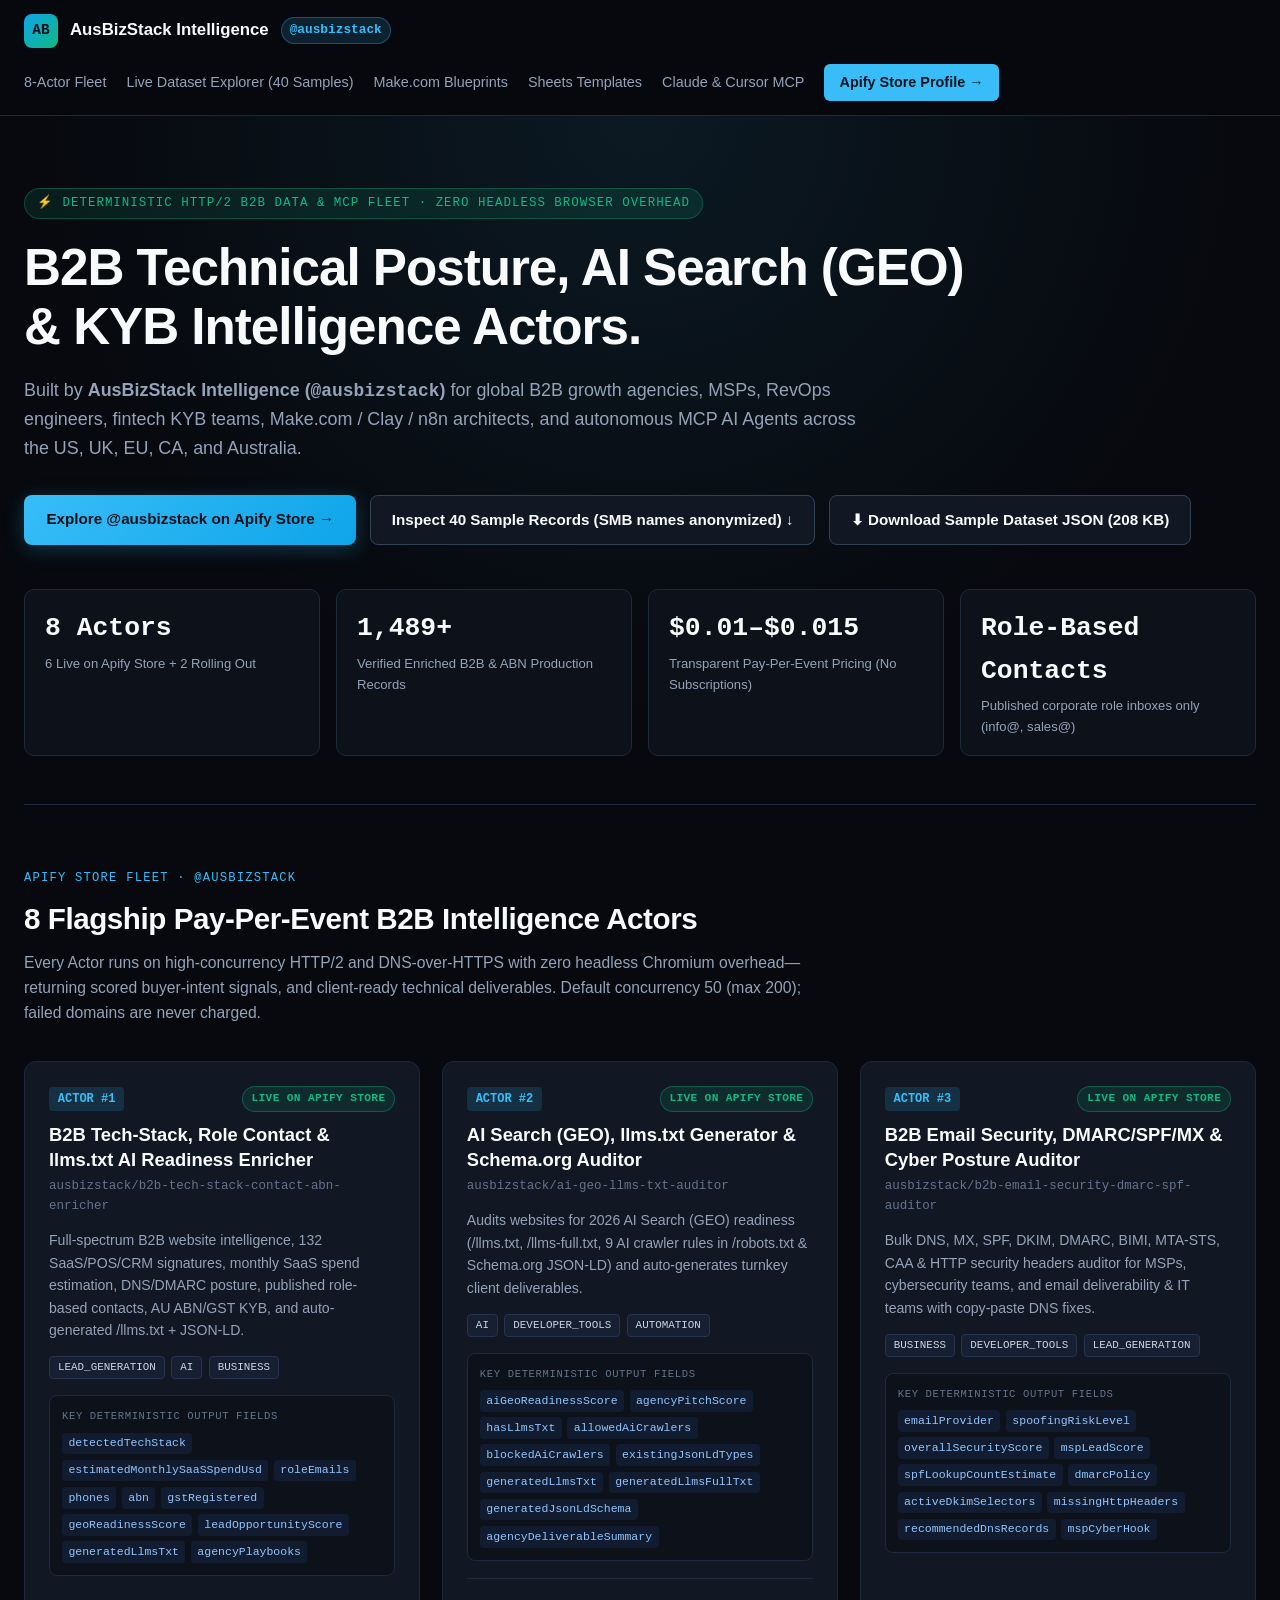
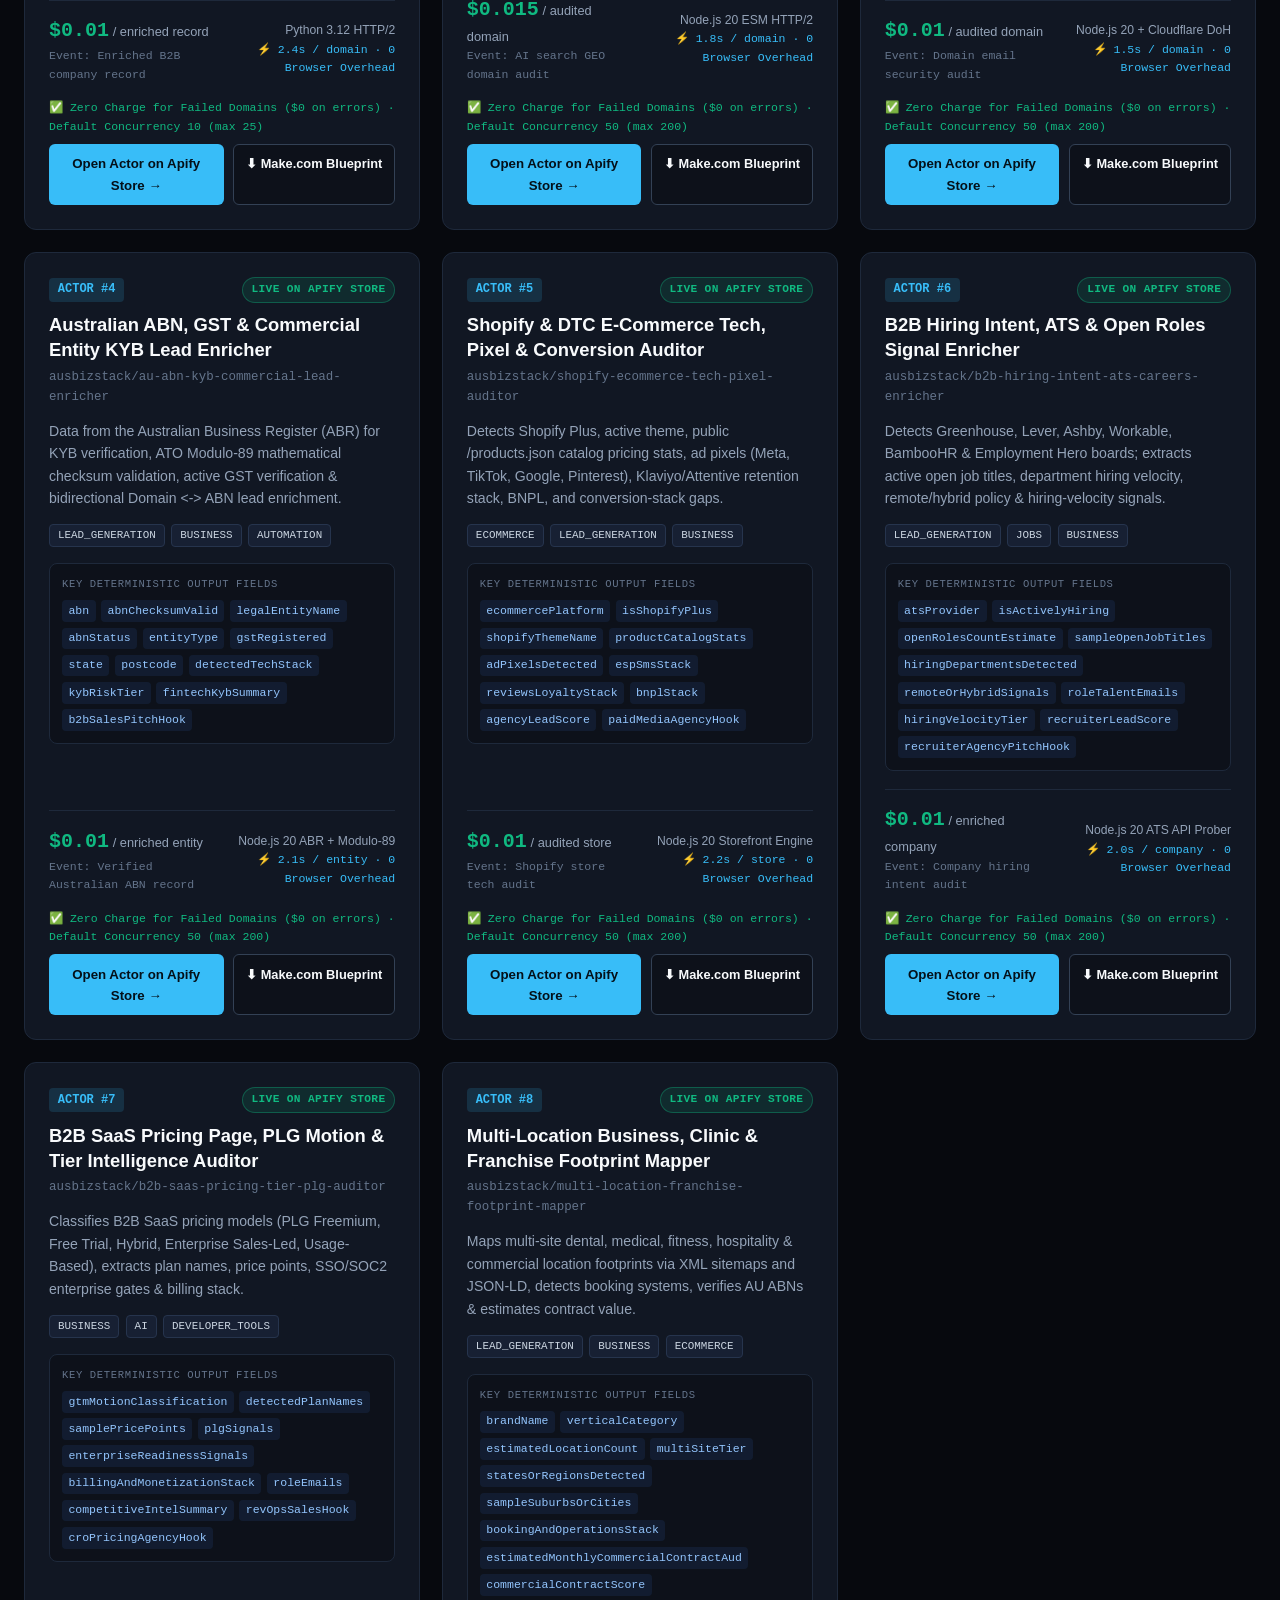
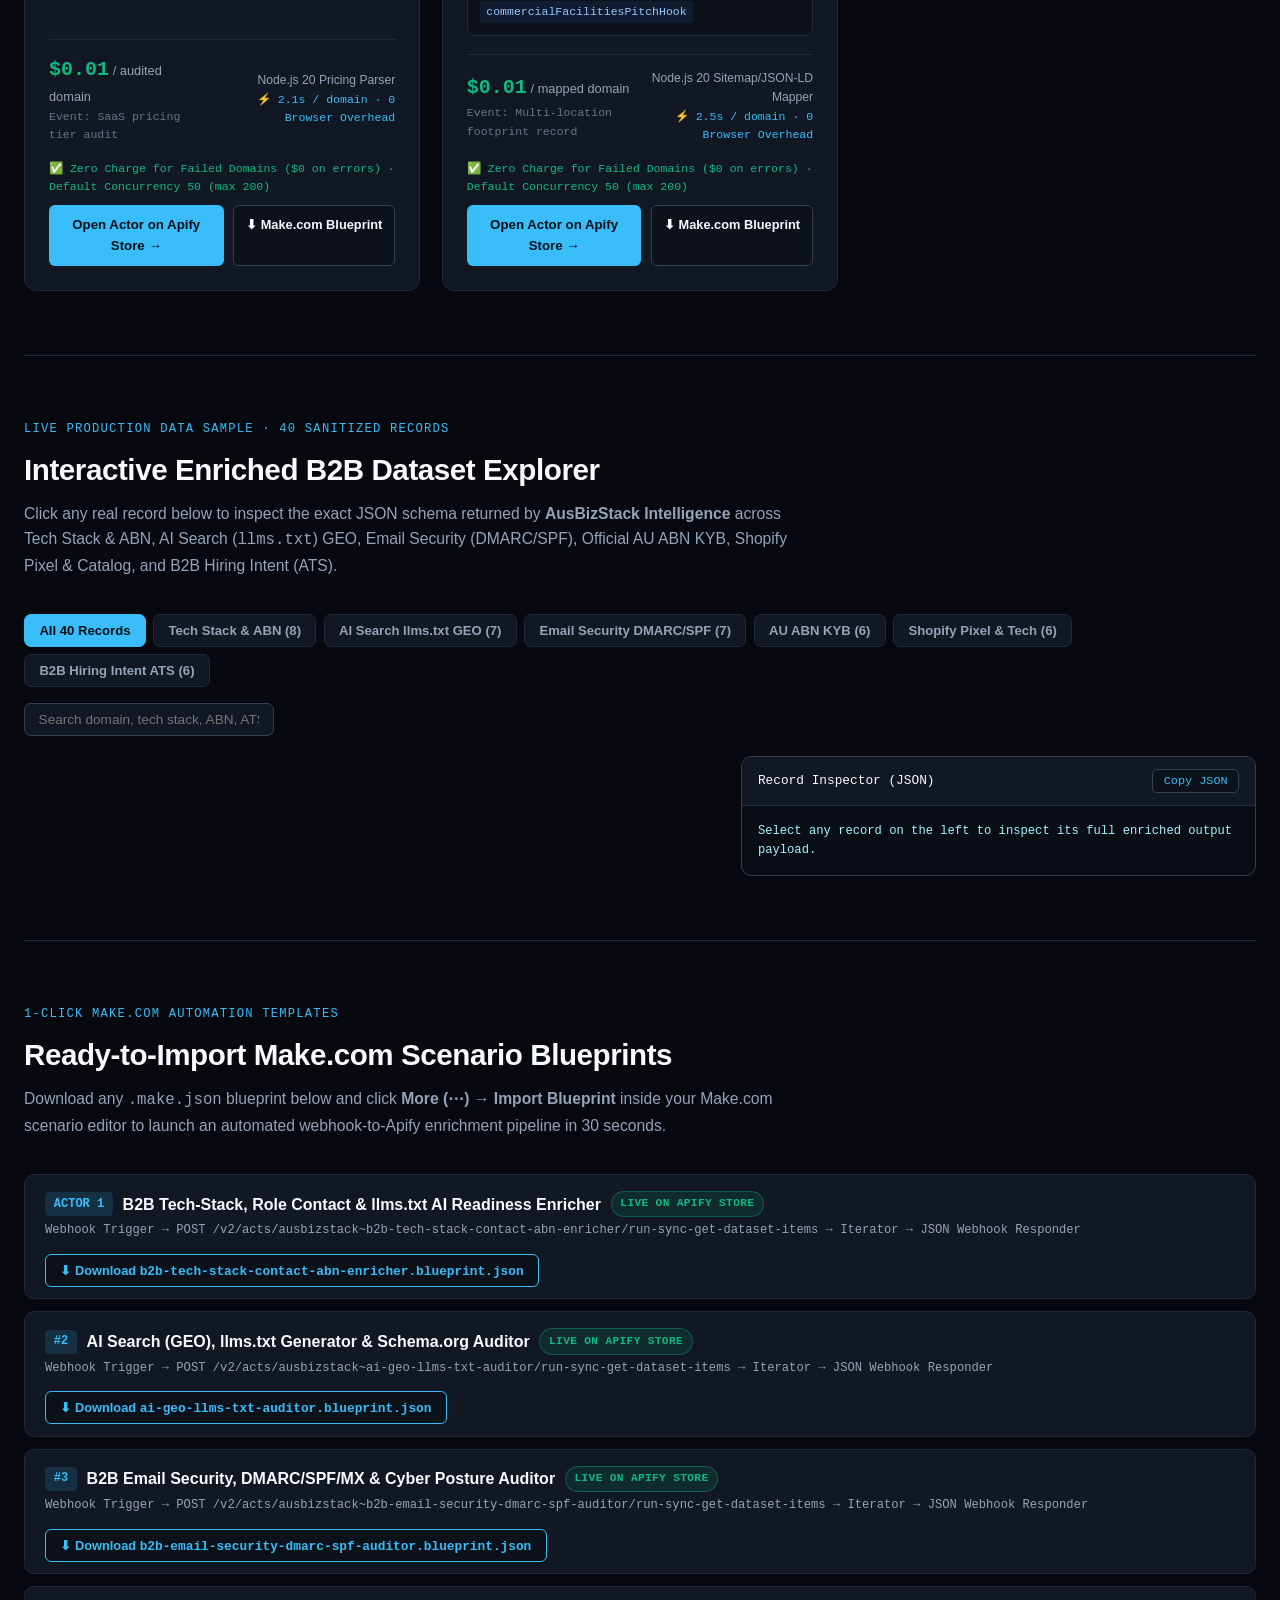
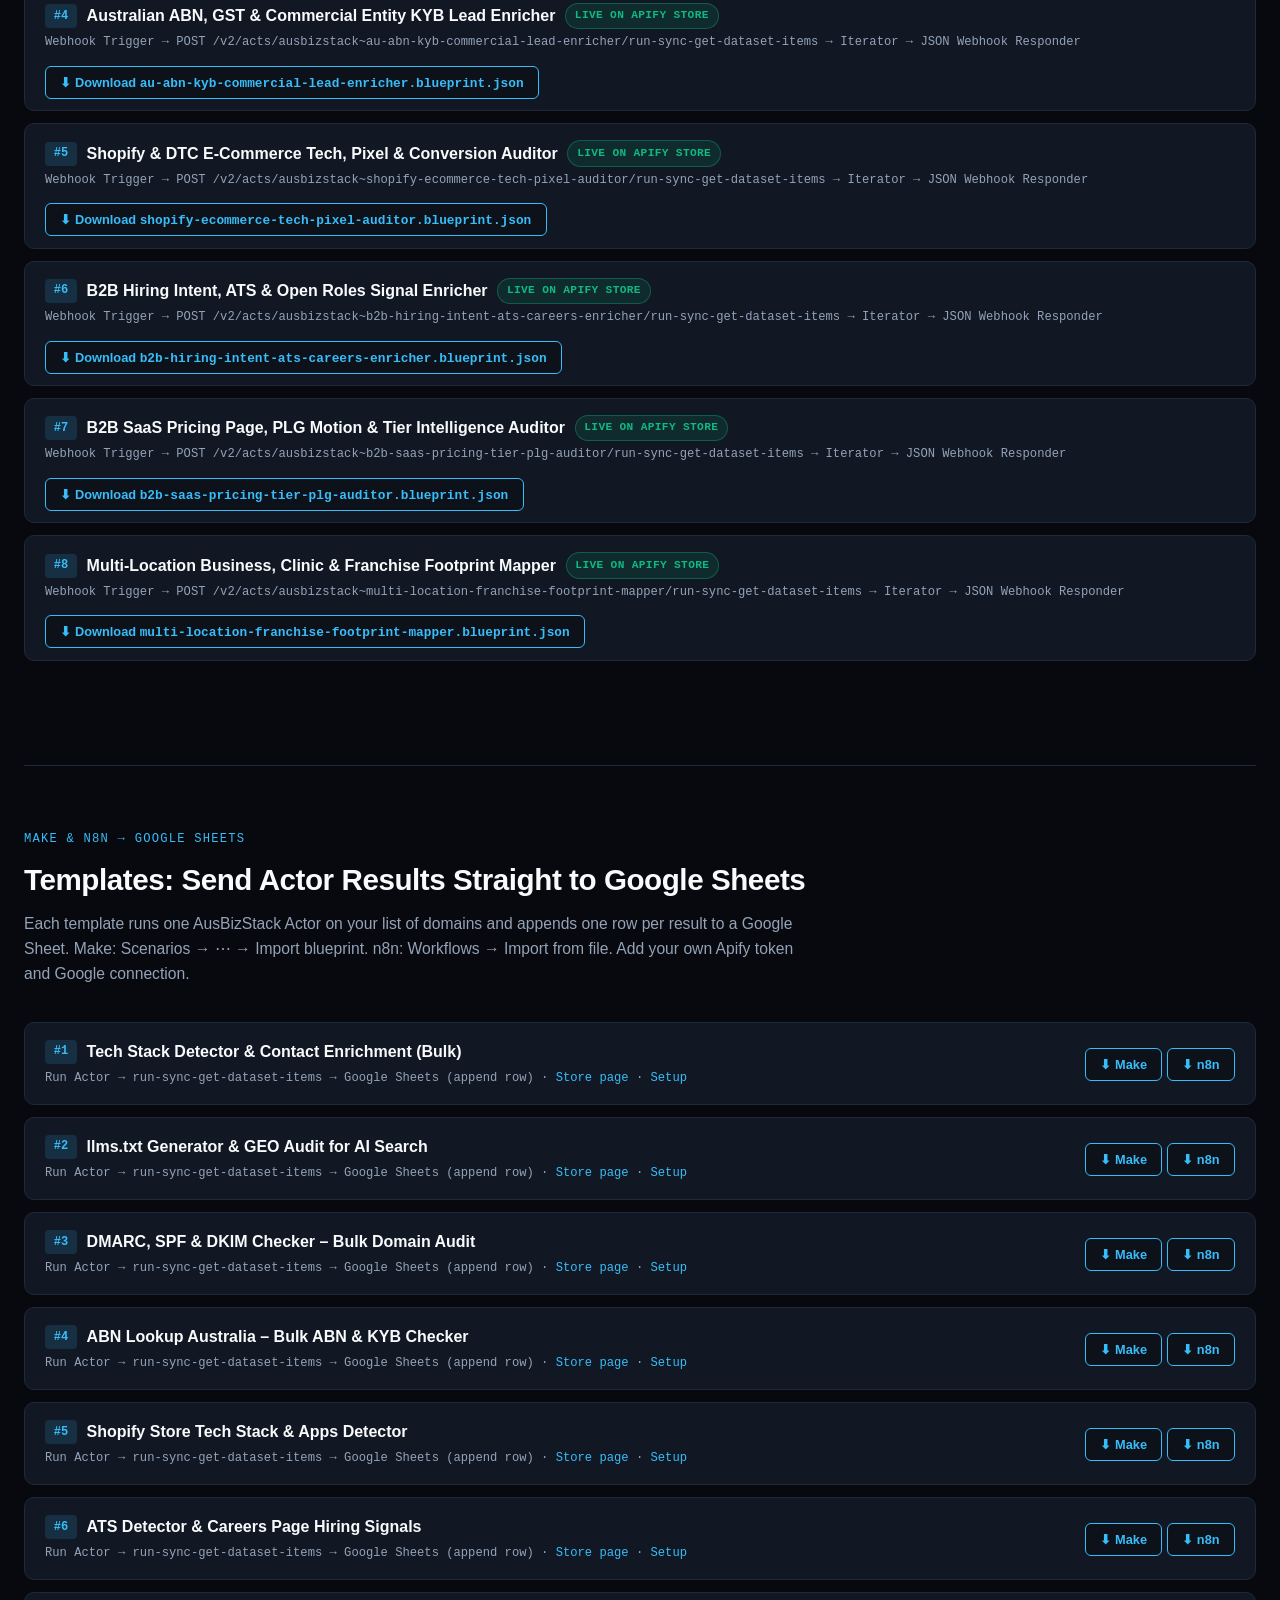
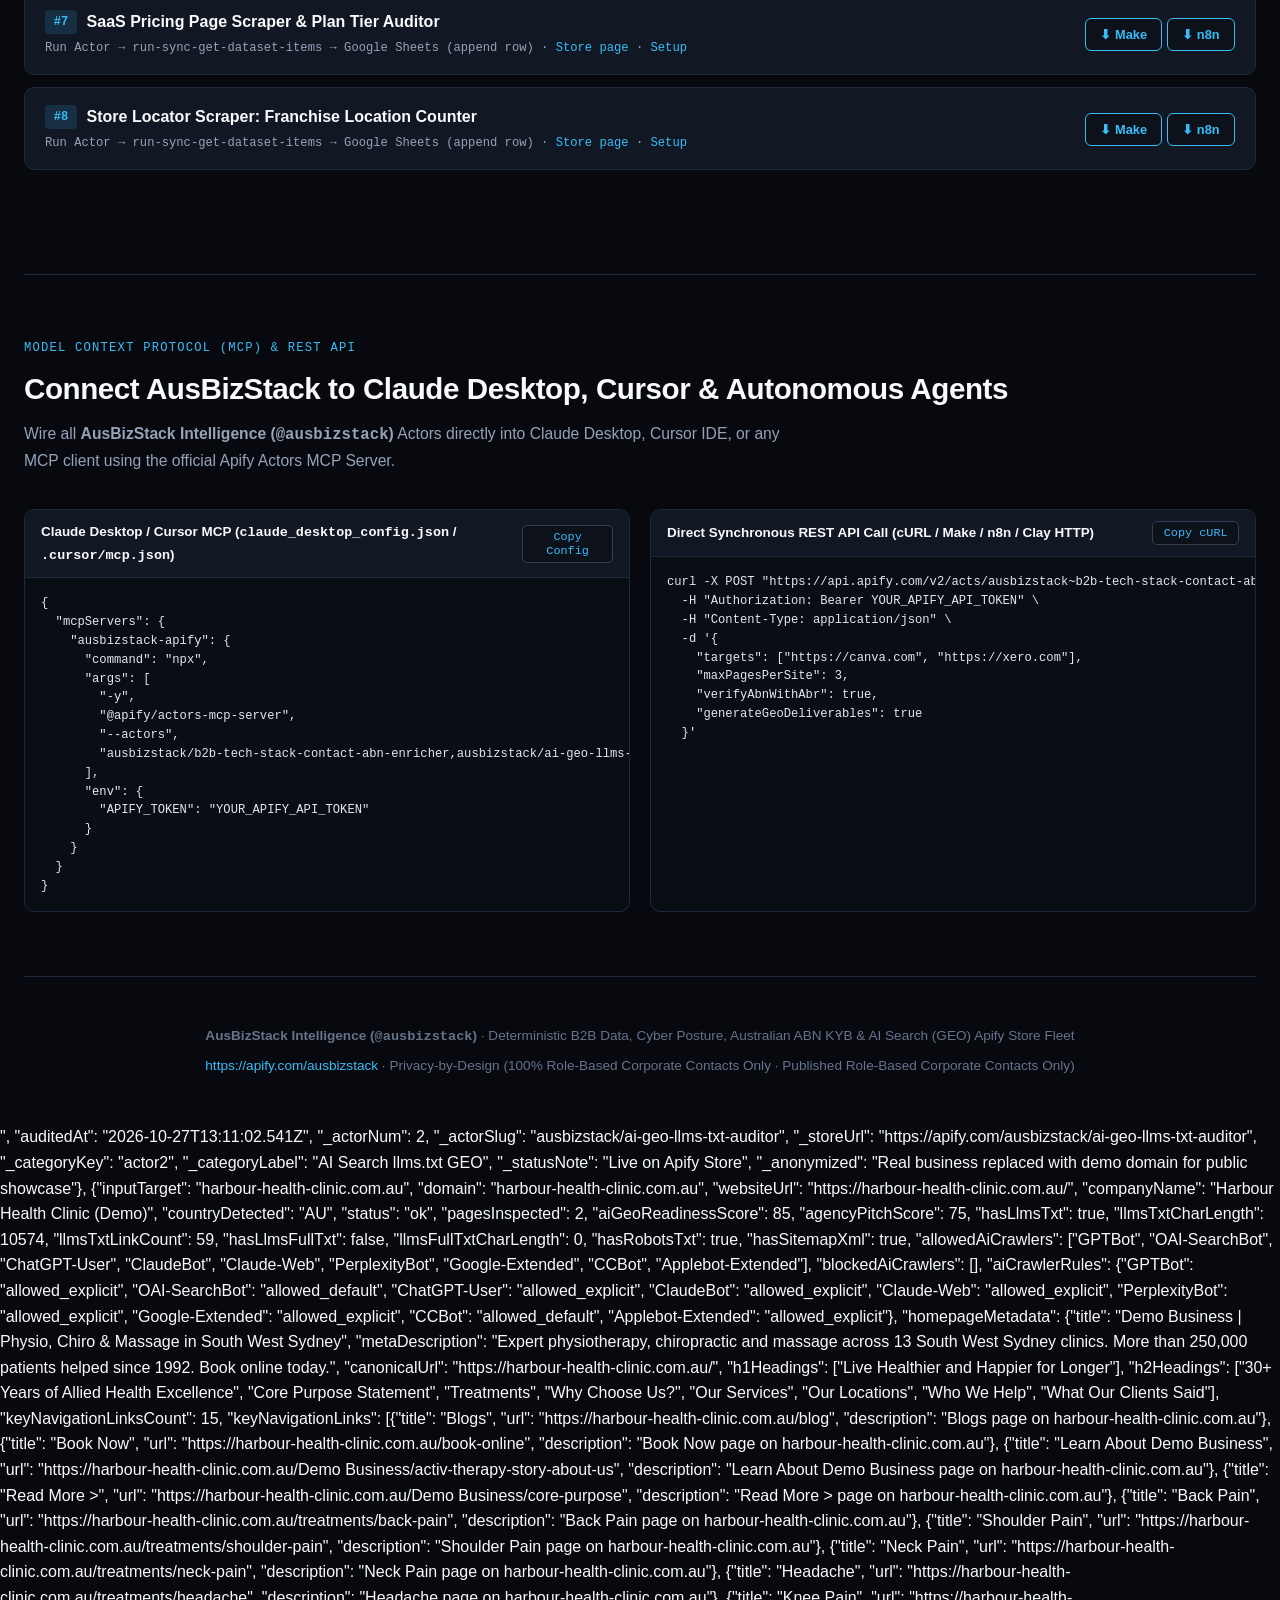
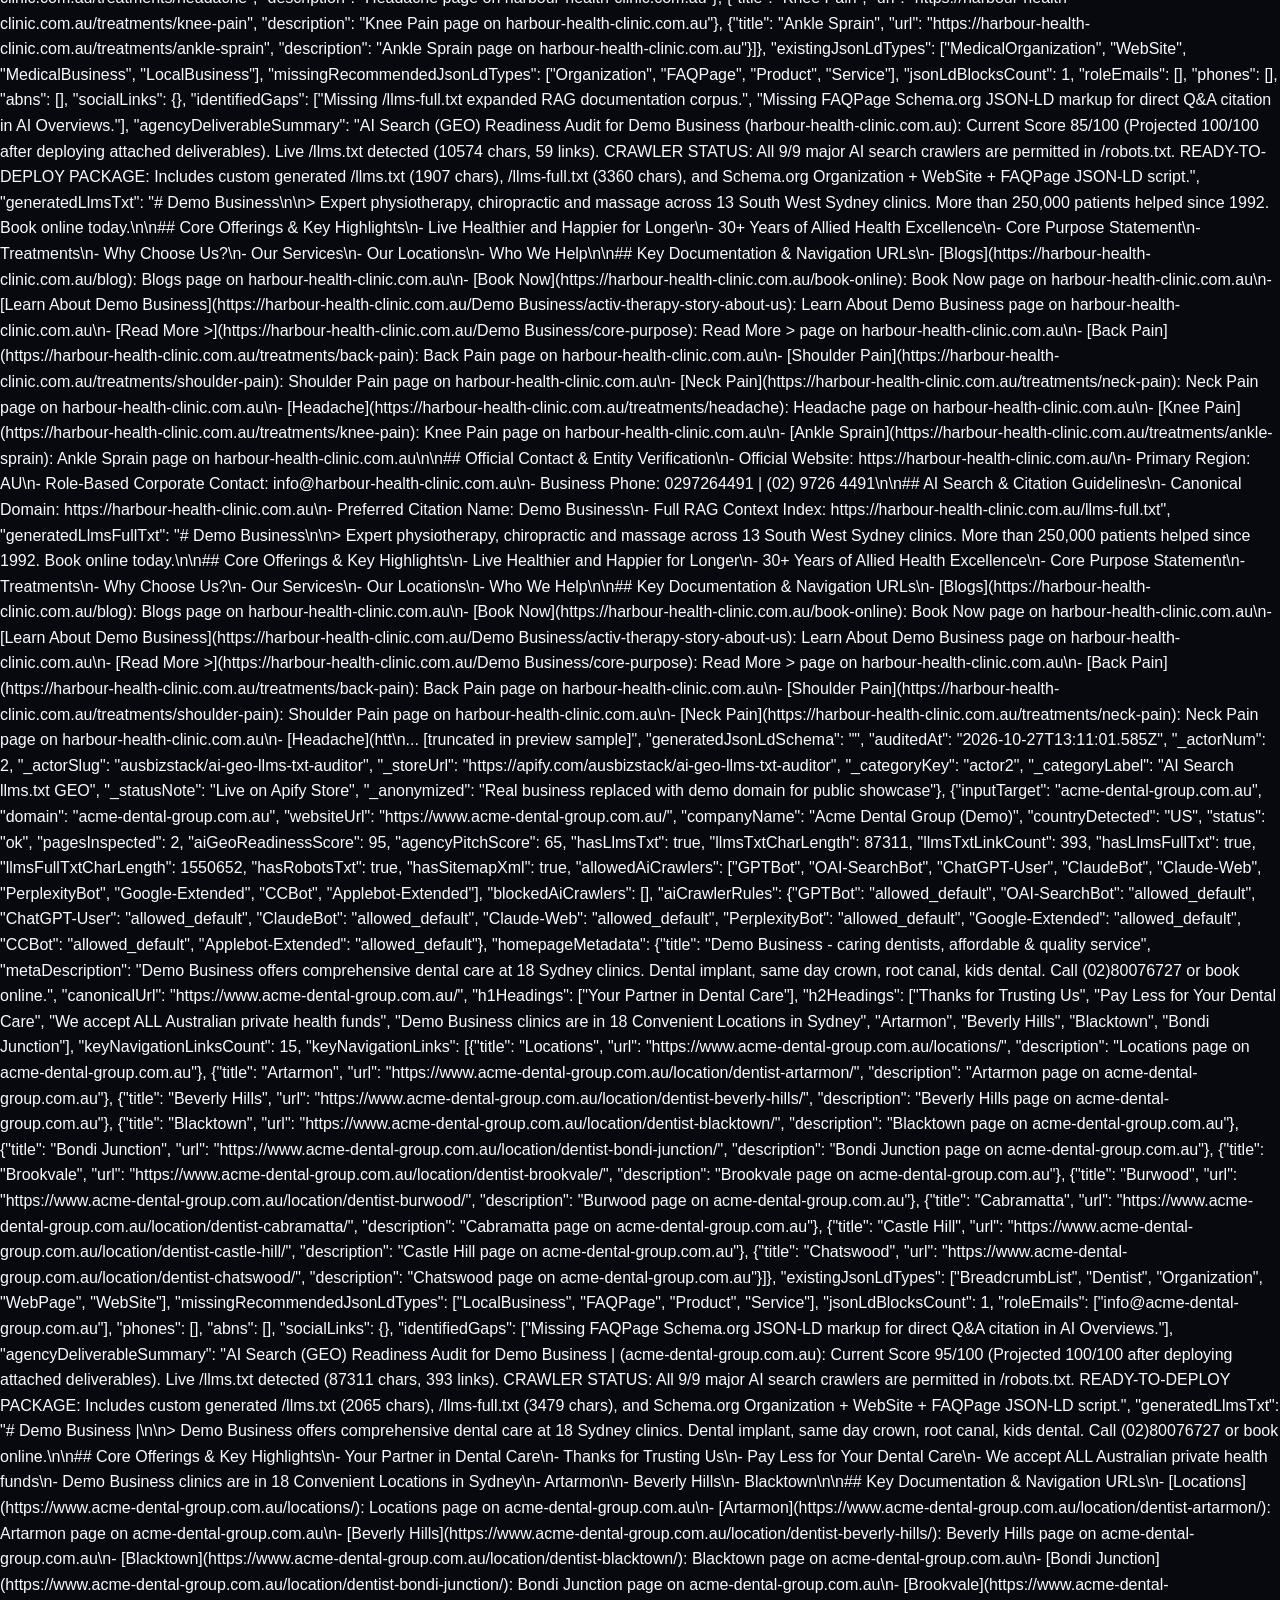
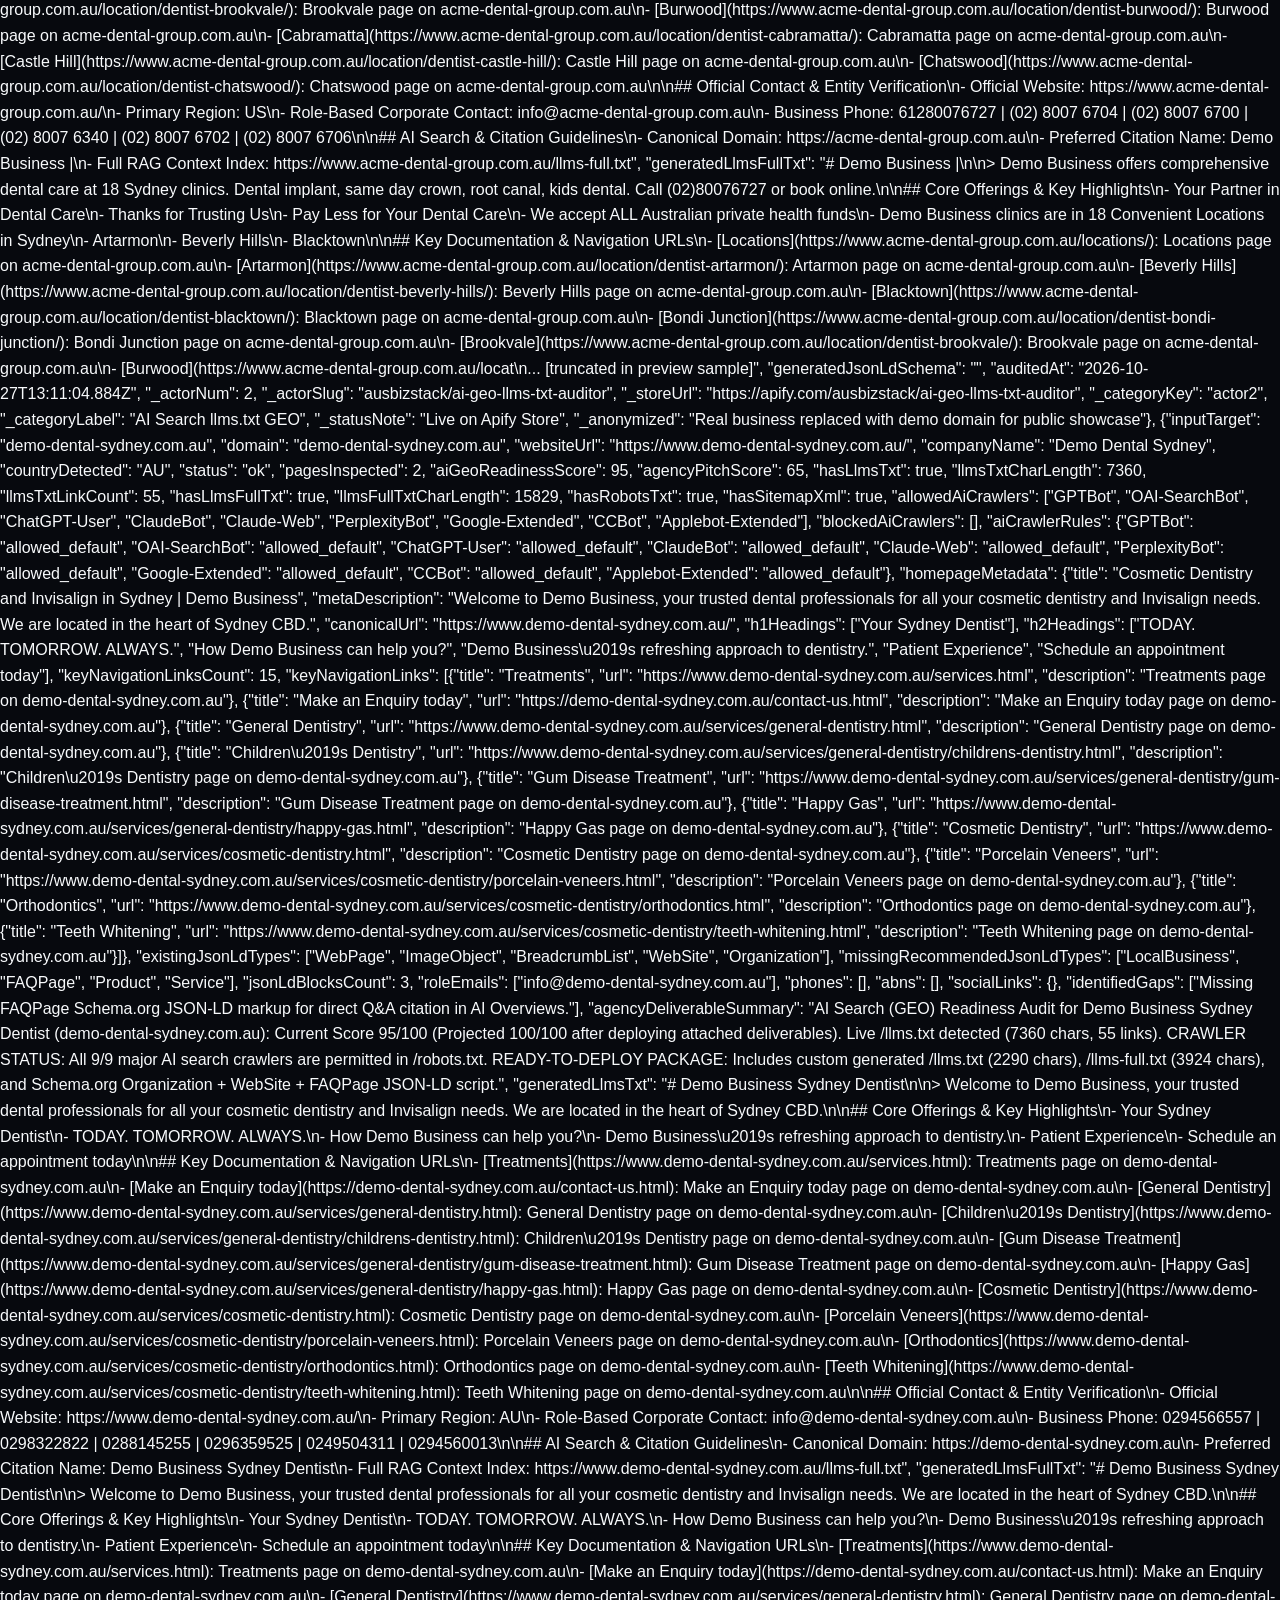
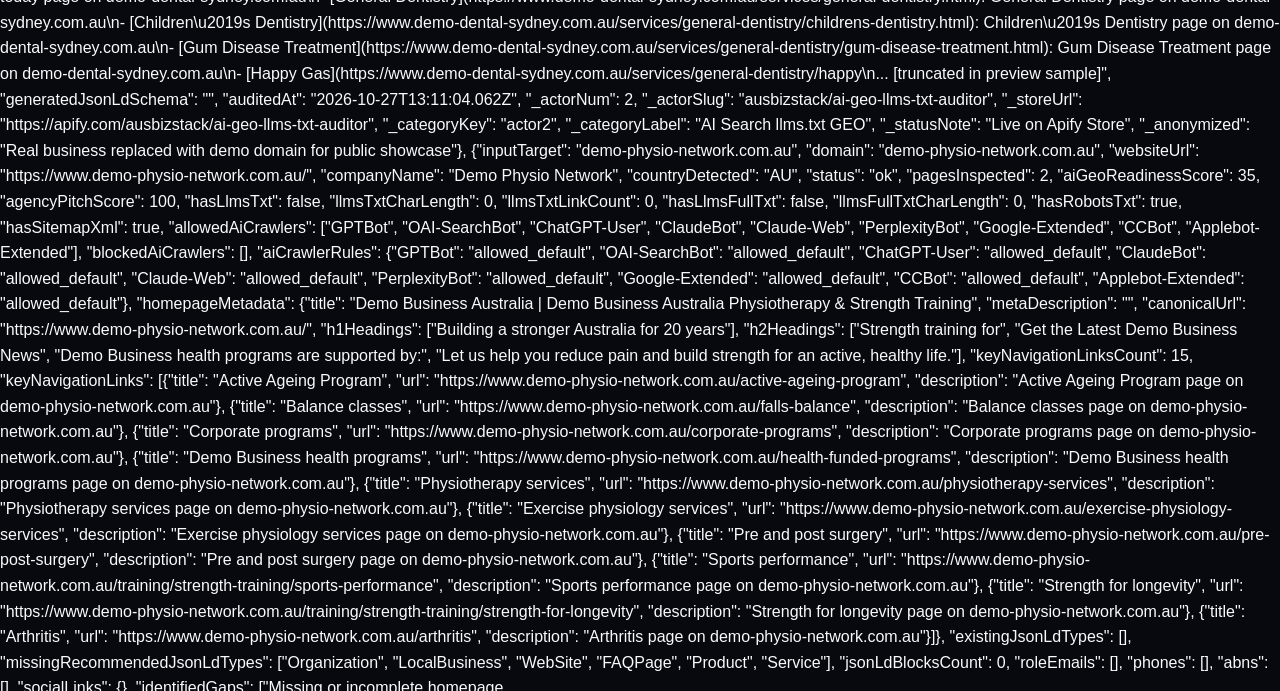
==== commit b99c5cea: "Add Make/n8n templates section, fix live badges and blueprint links" ====
--- a/index.html
+++ b/index.html
@@ -629,6 +629,7 @@
         <a href="#fleet">8-Actor Fleet</a>
         <a href="#explorer">Live Dataset Explorer (40 Samples)</a>
         <a href="#make-blueprints">Make.com Blueprints</a>
+        <a href="#templates">Sheets Templates</a>
         <a href="#mcp-config">Claude &amp; Cursor MCP</a>
         <a href="https://apify.com/ausbizstack" target="_blank" rel="noopener noreferrer" class="nav-cta">Apify Store Profile →</a>
       </nav>
@@ -706,10 +707,10 @@
             <div class="speed-tag">⚡ 2.4s / domain · 0 Browser Overhead</div>
           </div>
         </div>
-        <div class="event-tag" style="margin:8px 0;color:#10b981">✅ Zero Charge for Failed Domains ($0 on errors) · Default Concurrency 50 (max 200)</div>
+        <div class="event-tag" style="margin:8px 0;color:#10b981">✅ Zero Charge for Failed Domains ($0 on errors) · Default Concurrency 10 (max 25)</div>
         <div class="card-actions">
           <a href="https://apify.com/ausbizstack/b2b-tech-stack-contact-abn-enricher" target="_blank" rel="noopener noreferrer" class="btn-primary">Open Actor on Apify Store →</a>
-          <a href="blueprints/actor-1-b2b-tech-contact-abn.make.json" download class="btn-secondary" title="Download Make.com Automation Blueprint JSON">⬇ Make.com Blueprint</a>
+          <a href="templates/make/b2b-tech-stack-contact-abn-enricher.blueprint.json" download class="btn-secondary" title="Download Make.com Automation Blueprint JSON">⬇ Make.com Blueprint</a>
         </div>
       </div>
     </article>
@@ -746,7 +747,7 @@
         <div class="event-tag" style="margin:8px 0;color:#10b981">✅ Zero Charge for Failed Domains ($0 on errors) · Default Concurrency 50 (max 200)</div>
         <div class="card-actions">
           <a href="https://apify.com/ausbizstack/ai-geo-llms-txt-auditor" target="_blank" rel="noopener noreferrer" class="btn-primary">Open Actor on Apify Store →</a>
-          <a href="blueprints/actor-2-ai-geo-llms-txt-auditor.make.json" download class="btn-secondary" title="Download Make.com Automation Blueprint JSON">⬇ Make.com Blueprint</a>
+          <a href="templates/make/ai-geo-llms-txt-auditor.blueprint.json" download class="btn-secondary" title="Download Make.com Automation Blueprint JSON">⬇ Make.com Blueprint</a>
         </div>
       </div>
     </article>
@@ -783,7 +784,7 @@
         <div class="event-tag" style="margin:8px 0;color:#10b981">✅ Zero Charge for Failed Domains ($0 on errors) · Default Concurrency 50 (max 200)</div>
         <div class="card-actions">
           <a href="https://apify.com/ausbizstack/b2b-email-security-dmarc-spf-auditor" target="_blank" rel="noopener noreferrer" class="btn-primary">Open Actor on Apify Store →</a>
-          <a href="blueprints/actor-3-b2b-email-security-dmarc-spf.make.json" download class="btn-secondary" title="Download Make.com Automation Blueprint JSON">⬇ Make.com Blueprint</a>
+          <a href="templates/make/b2b-email-security-dmarc-spf-auditor.blueprint.json" download class="btn-secondary" title="Download Make.com Automation Blueprint JSON">⬇ Make.com Blueprint</a>
         </div>
       </div>
     </article>
@@ -820,7 +821,7 @@
         <div class="event-tag" style="margin:8px 0;color:#10b981">✅ Zero Charge for Failed Domains ($0 on errors) · Default Concurrency 50 (max 200)</div>
         <div class="card-actions">
           <a href="https://apify.com/ausbizstack/au-abn-kyb-commercial-lead-enricher" target="_blank" rel="noopener noreferrer" class="btn-primary">Open Actor on Apify Store →</a>
-          <a href="blueprints/actor-4-au-abn-kyb-commercial-enricher.make.json" download class="btn-secondary" title="Download Make.com Automation Blueprint JSON">⬇ Make.com Blueprint</a>
+          <a href="templates/make/au-abn-kyb-commercial-lead-enricher.blueprint.json" download class="btn-secondary" title="Download Make.com Automation Blueprint JSON">⬇ Make.com Blueprint</a>
         </div>
       </div>
     </article>
@@ -857,7 +858,7 @@
         <div class="event-tag" style="margin:8px 0;color:#10b981">✅ Zero Charge for Failed Domains ($0 on errors) · Default Concurrency 50 (max 200)</div>
         <div class="card-actions">
           <a href="https://apify.com/ausbizstack/shopify-ecommerce-tech-pixel-auditor" target="_blank" rel="noopener noreferrer" class="btn-primary">Open Actor on Apify Store →</a>
-          <a href="blueprints/actor-5-shopify-ecommerce-tech-pixel.make.json" download class="btn-secondary" title="Download Make.com Automation Blueprint JSON">⬇ Make.com Blueprint</a>
+          <a href="templates/make/shopify-ecommerce-tech-pixel-auditor.blueprint.json" download class="btn-secondary" title="Download Make.com Automation Blueprint JSON">⬇ Make.com Blueprint</a>
         </div>
       </div>
     </article>
@@ -894,7 +895,7 @@
         <div class="event-tag" style="margin:8px 0;color:#10b981">✅ Zero Charge for Failed Domains ($0 on errors) · Default Concurrency 50 (max 200)</div>
         <div class="card-actions">
           <a href="https://apify.com/ausbizstack/b2b-hiring-intent-ats-careers-enricher" target="_blank" rel="noopener noreferrer" class="btn-primary">Open Actor on Apify Store →</a>
-          <a href="blueprints/actor-6-b2b-hiring-intent-ats-enricher.make.json" download class="btn-secondary" title="Download Make.com Automation Blueprint JSON">⬇ Make.com Blueprint</a>
+          <a href="templates/make/b2b-hiring-intent-ats-careers-enricher.blueprint.json" download class="btn-secondary" title="Download Make.com Automation Blueprint JSON">⬇ Make.com Blueprint</a>
         </div>
       </div>
     </article>
@@ -903,7 +904,7 @@
       <div class="actor-card-top">
         <div class="actor-meta-row">
           <span class="actor-num">ACTOR #7</span>
-          <span class="status-badge badge-tonight">Built & Verified — Publishing Tonight</span>
+          <span class="status-badge badge-live">LIVE ON APIFY STORE</span>
         </div>
         <h3 class="actor-title">
           <a href="https://apify.com/ausbizstack/b2b-saas-pricing-tier-plg-auditor" target="_blank" rel="noopener noreferrer">B2B SaaS Pricing Page, PLG Motion & Tier Intelligence Auditor</a>
@@ -931,7 +932,7 @@
         <div class="event-tag" style="margin:8px 0;color:#10b981">✅ Zero Charge for Failed Domains ($0 on errors) · Default Concurrency 50 (max 200)</div>
         <div class="card-actions">
           <a href="https://apify.com/ausbizstack/b2b-saas-pricing-tier-plg-auditor" target="_blank" rel="noopener noreferrer" class="btn-primary">Open Actor on Apify Store →</a>
-          <a href="blueprints/actor-7-b2b-saas-pricing-plg-auditor.make.json" download class="btn-secondary" title="Download Make.com Automation Blueprint JSON">⬇ Make.com Blueprint</a>
+          <a href="templates/make/b2b-saas-pricing-tier-plg-auditor.blueprint.json" download class="btn-secondary" title="Download Make.com Automation Blueprint JSON">⬇ Make.com Blueprint</a>
         </div>
       </div>
     </article>
@@ -940,7 +941,7 @@
       <div class="actor-card-top">
         <div class="actor-meta-row">
           <span class="actor-num">ACTOR #8</span>
-          <span class="status-badge badge-tonight">Built & Verified — Publishing Tonight</span>
+          <span class="status-badge badge-live">LIVE ON APIFY STORE</span>
         </div>
         <h3 class="actor-title">
           <a href="https://apify.com/ausbizstack/multi-location-franchise-footprint-mapper" target="_blank" rel="noopener noreferrer">Multi-Location Business, Clinic & Franchise Footprint Mapper</a>
@@ -968,7 +969,7 @@
         <div class="event-tag" style="margin:8px 0;color:#10b981">✅ Zero Charge for Failed Domains ($0 on errors) · Default Concurrency 50 (max 200)</div>
         <div class="card-actions">
           <a href="https://apify.com/ausbizstack/multi-location-franchise-footprint-mapper" target="_blank" rel="noopener noreferrer" class="btn-primary">Open Actor on Apify Store →</a>
-          <a href="blueprints/actor-8-franchise-footprint-mapper.make.json" download class="btn-secondary" title="Download Make.com Automation Blueprint JSON">⬇ Make.com Blueprint</a>
+          <a href="templates/make/multi-location-franchise-footprint-mapper.blueprint.json" download class="btn-secondary" title="Download Make.com Automation Blueprint JSON">⬇ Make.com Blueprint</a>
         </div>
       </div>
     </article>
@@ -1032,7 +1033,7 @@
         <div class="bp-sub">Webhook Trigger → <code>POST /v2/acts/ausbizstack~b2b-tech-stack-contact-abn-enricher/run-sync-get-dataset-items</code> → Iterator → JSON Webhook Responder</div>
       </div>
       <div class="bp-actions">
-        <a href="blueprints/actor-1-b2b-tech-contact-abn.make.json" download class="btn-download">⬇ Download <code>actor-1-b2b-tech-contact-abn.make.json</code></a>
+        <a href="templates/make/b2b-tech-stack-contact-abn-enricher.blueprint.json" download class="btn-download">⬇ Download <code>b2b-tech-stack-contact-abn-enricher.blueprint.json</code></a>
       </div>
     </div>
     
@@ -1046,7 +1047,7 @@
         <div class="bp-sub">Webhook Trigger → <code>POST /v2/acts/ausbizstack~ai-geo-llms-txt-auditor/run-sync-get-dataset-items</code> → Iterator → JSON Webhook Responder</div>
       </div>
       <div class="bp-actions">
-        <a href="blueprints/actor-2-ai-geo-llms-txt-auditor.make.json" download class="btn-download">⬇ Download <code>actor-2-ai-geo-llms-txt-auditor.make.json</code></a>
+        <a href="templates/make/ai-geo-llms-txt-auditor.blueprint.json" download class="btn-download">⬇ Download <code>ai-geo-llms-txt-auditor.blueprint.json</code></a>
       </div>
     </div>
     
@@ -1060,7 +1061,7 @@
         <div class="bp-sub">Webhook Trigger → <code>POST /v2/acts/ausbizstack~b2b-email-security-dmarc-spf-auditor/run-sync-get-dataset-items</code> → Iterator → JSON Webhook Responder</div>
       </div>
       <div class="bp-actions">
-        <a href="blueprints/actor-3-b2b-email-security-dmarc-spf.make.json" download class="btn-download">⬇ Download <code>actor-3-b2b-email-security-dmarc-spf.make.json</code></a>
+        <a href="templates/make/b2b-email-security-dmarc-spf-auditor.blueprint.json" download class="btn-download">⬇ Download <code>b2b-email-security-dmarc-spf-auditor.blueprint.json</code></a>
       </div>
     </div>
     
@@ -1074,7 +1075,7 @@
         <div class="bp-sub">Webhook Trigger → <code>POST /v2/acts/ausbizstack~au-abn-kyb-commercial-lead-enricher/run-sync-get-dataset-items</code> → Iterator → JSON Webhook Responder</div>
       </div>
       <div class="bp-actions">
-        <a href="blueprints/actor-4-au-abn-kyb-commercial-enricher.make.json" download class="btn-download">⬇ Download <code>actor-4-au-abn-kyb-commercial-enricher.make.json</code></a>
+        <a href="templates/make/au-abn-kyb-commercial-lead-enricher.blueprint.json" download class="btn-download">⬇ Download <code>au-abn-kyb-commercial-lead-enricher.blueprint.json</code></a>
       </div>
     </div>
     
@@ -1088,7 +1089,7 @@
         <div class="bp-sub">Webhook Trigger → <code>POST /v2/acts/ausbizstack~shopify-ecommerce-tech-pixel-auditor/run-sync-get-dataset-items</code> → Iterator → JSON Webhook Responder</div>
       </div>
       <div class="bp-actions">
-        <a href="blueprints/actor-5-shopify-ecommerce-tech-pixel.make.json" download class="btn-download">⬇ Download <code>actor-5-shopify-ecommerce-tech-pixel.make.json</code></a>
+        <a href="templates/make/shopify-ecommerce-tech-pixel-auditor.blueprint.json" download class="btn-download">⬇ Download <code>shopify-ecommerce-tech-pixel-auditor.blueprint.json</code></a>
       </div>
     </div>
     
@@ -1097,12 +1098,12 @@
         <div class="bp-title-row">
           <span class="actor-num">#6</span>
           <strong>B2B Hiring Intent, ATS & Open Roles Signal Enricher</strong>
-          <span class="status-badge badge-tonight">Built & Verified — Publishing Tonight</span>
+          <span class="status-badge badge-live">LIVE ON APIFY STORE</span>
         </div>
         <div class="bp-sub">Webhook Trigger → <code>POST /v2/acts/ausbizstack~b2b-hiring-intent-ats-careers-enricher/run-sync-get-dataset-items</code> → Iterator → JSON Webhook Responder</div>
       </div>
       <div class="bp-actions">
-        <a href="blueprints/actor-6-b2b-hiring-intent-ats-enricher.make.json" download class="btn-download">⬇ Download <code>actor-6-b2b-hiring-intent-ats-enricher.make.json</code></a>
+        <a href="templates/make/b2b-hiring-intent-ats-careers-enricher.blueprint.json" download class="btn-download">⬇ Download <code>b2b-hiring-intent-ats-careers-enricher.blueprint.json</code></a>
       </div>
     </div>
     
@@ -1111,12 +1112,12 @@
         <div class="bp-title-row">
           <span class="actor-num">#7</span>
           <strong>B2B SaaS Pricing Page, PLG Motion & Tier Intelligence Auditor</strong>
-          <span class="status-badge badge-tonight">Built & Verified — Publishing Tonight</span>
+          <span class="status-badge badge-live">LIVE ON APIFY STORE</span>
         </div>
         <div class="bp-sub">Webhook Trigger → <code>POST /v2/acts/ausbizstack~b2b-saas-pricing-tier-plg-auditor/run-sync-get-dataset-items</code> → Iterator → JSON Webhook Responder</div>
       </div>
       <div class="bp-actions">
-        <a href="blueprints/actor-7-b2b-saas-pricing-plg-auditor.make.json" download class="btn-download">⬇ Download <code>actor-7-b2b-saas-pricing-plg-auditor.make.json</code></a>
+        <a href="templates/make/b2b-saas-pricing-tier-plg-auditor.blueprint.json" download class="btn-download">⬇ Download <code>b2b-saas-pricing-tier-plg-auditor.blueprint.json</code></a>
       </div>
     </div>
     
@@ -1125,15 +1126,138 @@
         <div class="bp-title-row">
           <span class="actor-num">#8</span>
           <strong>Multi-Location Business, Clinic & Franchise Footprint Mapper</strong>
-          <span class="status-badge badge-tonight">Built & Verified — Publishing Tonight</span>
+          <span class="status-badge badge-live">LIVE ON APIFY STORE</span>
         </div>
         <div class="bp-sub">Webhook Trigger → <code>POST /v2/acts/ausbizstack~multi-location-franchise-footprint-mapper/run-sync-get-dataset-items</code> → Iterator → JSON Webhook Responder</div>
       </div>
       <div class="bp-actions">
-        <a href="blueprints/actor-8-franchise-footprint-mapper.make.json" download class="btn-download">⬇ Download <code>actor-8-franchise-footprint-mapper.make.json</code></a>
-      </div>
-    </div>
-    
+        <a href="templates/make/multi-location-franchise-footprint-mapper.blueprint.json" download class="btn-download">⬇ Download <code>multi-location-franchise-footprint-mapper.blueprint.json</code></a>
+      </div>
+    </div>
+    
+      </div>
+    </section>
+
+    <section id="templates">
+      <div class="section-header">
+        <div class="section-eyebrow">MAKE &amp; N8N → GOOGLE SHEETS</div>
+        <h2 class="section-title">Templates: Send Actor Results Straight to Google Sheets</h2>
+        <p class="section-desc">
+          Each template runs one AusBizStack Actor on your list of domains and appends one row per result to a Google Sheet. Make: Scenarios → ⋯ → Import blueprint. n8n: Workflows → Import from file. Add your own Apify token and Google connection.
+        </p>
+      </div>
+      <div class="bp-list">
+    <div class="bp-card">
+      <div class="bp-info">
+        <div class="bp-title-row">
+          <span class="actor-num">#1</span>
+          <strong>Tech Stack Detector & Contact Enrichment (Bulk)</strong>
+        </div>
+        <div class="bp-sub">Run Actor → <code>run-sync-get-dataset-items</code> → Google Sheets (append row) · <a href="https://apify.com/ausbizstack/b2b-tech-stack-contact-abn-enricher">Store page</a> · <a href="templates/b2b-tech-stack-contact-abn-enricher/README.md">Setup</a></div>
+      </div>
+      <div class="bp-actions">
+        <a href="templates/make/b2b-tech-stack-contact-abn-enricher.blueprint.json" download class="btn-download">⬇ Make</a>
+        <a href="templates/n8n/b2b-tech-stack-contact-abn-enricher.workflow.json" download class="btn-download">⬇ n8n</a>
+      </div>
+    </div>
+
+    <div class="bp-card">
+      <div class="bp-info">
+        <div class="bp-title-row">
+          <span class="actor-num">#2</span>
+          <strong>llms.txt Generator & GEO Audit for AI Search</strong>
+        </div>
+        <div class="bp-sub">Run Actor → <code>run-sync-get-dataset-items</code> → Google Sheets (append row) · <a href="https://apify.com/ausbizstack/ai-geo-llms-txt-auditor">Store page</a> · <a href="templates/ai-geo-llms-txt-auditor/README.md">Setup</a></div>
+      </div>
+      <div class="bp-actions">
+        <a href="templates/make/ai-geo-llms-txt-auditor.blueprint.json" download class="btn-download">⬇ Make</a>
+        <a href="templates/n8n/ai-geo-llms-txt-auditor.workflow.json" download class="btn-download">⬇ n8n</a>
+      </div>
+    </div>
+
+    <div class="bp-card">
+      <div class="bp-info">
+        <div class="bp-title-row">
+          <span class="actor-num">#3</span>
+          <strong>DMARC, SPF & DKIM Checker – Bulk Domain Audit</strong>
+        </div>
+        <div class="bp-sub">Run Actor → <code>run-sync-get-dataset-items</code> → Google Sheets (append row) · <a href="https://apify.com/ausbizstack/b2b-email-security-dmarc-spf-auditor">Store page</a> · <a href="templates/b2b-email-security-dmarc-spf-auditor/README.md">Setup</a></div>
+      </div>
+      <div class="bp-actions">
+        <a href="templates/make/b2b-email-security-dmarc-spf-auditor.blueprint.json" download class="btn-download">⬇ Make</a>
+        <a href="templates/n8n/b2b-email-security-dmarc-spf-auditor.workflow.json" download class="btn-download">⬇ n8n</a>
+      </div>
+    </div>
+
+    <div class="bp-card">
+      <div class="bp-info">
+        <div class="bp-title-row">
+          <span class="actor-num">#4</span>
+          <strong>ABN Lookup Australia – Bulk ABN & KYB Checker</strong>
+        </div>
+        <div class="bp-sub">Run Actor → <code>run-sync-get-dataset-items</code> → Google Sheets (append row) · <a href="https://apify.com/ausbizstack/au-abn-kyb-commercial-lead-enricher">Store page</a> · <a href="templates/au-abn-kyb-commercial-lead-enricher/README.md">Setup</a></div>
+      </div>
+      <div class="bp-actions">
+        <a href="templates/make/au-abn-kyb-commercial-lead-enricher.blueprint.json" download class="btn-download">⬇ Make</a>
+        <a href="templates/n8n/au-abn-kyb-commercial-lead-enricher.workflow.json" download class="btn-download">⬇ n8n</a>
+      </div>
+    </div>
+
+    <div class="bp-card">
+      <div class="bp-info">
+        <div class="bp-title-row">
+          <span class="actor-num">#5</span>
+          <strong>Shopify Store Tech Stack & Apps Detector</strong>
+        </div>
+        <div class="bp-sub">Run Actor → <code>run-sync-get-dataset-items</code> → Google Sheets (append row) · <a href="https://apify.com/ausbizstack/shopify-ecommerce-tech-pixel-auditor">Store page</a> · <a href="templates/shopify-ecommerce-tech-pixel-auditor/README.md">Setup</a></div>
+      </div>
+      <div class="bp-actions">
+        <a href="templates/make/shopify-ecommerce-tech-pixel-auditor.blueprint.json" download class="btn-download">⬇ Make</a>
+        <a href="templates/n8n/shopify-ecommerce-tech-pixel-auditor.workflow.json" download class="btn-download">⬇ n8n</a>
+      </div>
+    </div>
+
+    <div class="bp-card">
+      <div class="bp-info">
+        <div class="bp-title-row">
+          <span class="actor-num">#6</span>
+          <strong>ATS Detector & Careers Page Hiring Signals</strong>
+        </div>
+        <div class="bp-sub">Run Actor → <code>run-sync-get-dataset-items</code> → Google Sheets (append row) · <a href="https://apify.com/ausbizstack/b2b-hiring-intent-ats-careers-enricher">Store page</a> · <a href="templates/b2b-hiring-intent-ats-careers-enricher/README.md">Setup</a></div>
+      </div>
+      <div class="bp-actions">
+        <a href="templates/make/b2b-hiring-intent-ats-careers-enricher.blueprint.json" download class="btn-download">⬇ Make</a>
+        <a href="templates/n8n/b2b-hiring-intent-ats-careers-enricher.workflow.json" download class="btn-download">⬇ n8n</a>
+      </div>
+    </div>
+
+    <div class="bp-card">
+      <div class="bp-info">
+        <div class="bp-title-row">
+          <span class="actor-num">#7</span>
+          <strong>SaaS Pricing Page Scraper & Plan Tier Auditor</strong>
+        </div>
+        <div class="bp-sub">Run Actor → <code>run-sync-get-dataset-items</code> → Google Sheets (append row) · <a href="https://apify.com/ausbizstack/b2b-saas-pricing-tier-plg-auditor">Store page</a> · <a href="templates/b2b-saas-pricing-tier-plg-auditor/README.md">Setup</a></div>
+      </div>
+      <div class="bp-actions">
+        <a href="templates/make/b2b-saas-pricing-tier-plg-auditor.blueprint.json" download class="btn-download">⬇ Make</a>
+        <a href="templates/n8n/b2b-saas-pricing-tier-plg-auditor.workflow.json" download class="btn-download">⬇ n8n</a>
+      </div>
+    </div>
+
+    <div class="bp-card">
+      <div class="bp-info">
+        <div class="bp-title-row">
+          <span class="actor-num">#8</span>
+          <strong>Store Locator Scraper: Franchise Location Counter</strong>
+        </div>
+        <div class="bp-sub">Run Actor → <code>run-sync-get-dataset-items</code> → Google Sheets (append row) · <a href="https://apify.com/ausbizstack/multi-location-franchise-footprint-mapper">Store page</a> · <a href="templates/multi-location-franchise-footprint-mapper/README.md">Setup</a></div>
+      </div>
+      <div class="bp-actions">
+        <a href="templates/make/multi-location-franchise-footprint-mapper.blueprint.json" download class="btn-download">⬇ Make</a>
+        <a href="templates/n8n/multi-location-franchise-footprint-mapper.workflow.json" download class="btn-download">⬇ n8n</a>
+      </div>
+    </div>
       </div>
     </section>
 
@@ -1199,7 +1323,7 @@
   </footer>
 
   <script>
-    const SAMPLES = [{"inputTarget": "harbourside-venues.com.au", "targetType": "website", "countryDetected": "AU", "status": "ok", "companyName": "Harbourside Venues Group (Demo)", "websiteTitle": null, "metaDescription": null, "domain": "harbourside-venues.com.au", "websiteUrl": "https://harbourside-venues.com.au", "pagesCrawled": 3, "emails": ["enquiries@harbourside-venues.com.au", "sales@harbourside-venues.com.au"], "roleEmails": ["enquiries@harbourside-venues.com.au", "reception@harbourside-venues.com.au", "reservations@harbourside-venues.com.au", "sales@harbourside-venues.com.au"], "phones": [], "phoneRegions": ["AU"], "socialLinks": {}, "liquorLicence": null, "schemaOrg": {}, "detectedTechStack": ["Google Tag Manager", "Stripe", "Cloudflare"], "techByCategory": {"Analytics & Ads": ["Google Tag Manager"], "Ecommerce & Payments": ["Stripe"], "CMS & Infrastructure": ["Cloudflare"]}, "bookingSystem": null, "abn": null, "acn": null, "abnStatus": "Active from 12 Nov 2015", "isActiveAbn": true, "entityType": "Australian Private Company", "gstRegistered": true, "gstStatus": "Registered from 12 Nov 2015", "businessLocation": null, "businessNames": [], "abrUrl": null, "hasLlmsTxt": false, "hasLlmsFullTxt": false, "llmsTxtTitle": null, "llmsTxtSections": 0, "llmsTxtLinks": 0, "hasRobotsTxt": true, "hasSitemapXml": true, "blockedAiBots": [], "allowedAiBotsCount": 12, "geoReadinessScore": 70, "scrapedAt": "2026-10-28T05:47:23.479496+00:00", "emailProvider": "Mimecast Enterprise", "spfStatus": "softfail (~all)", "dmarcPolicy": "none (monitoring only)", "securityHeadersScore": 70, "techCount": 3, "estimatedMonthlySaaSSpendUsd": 135, "generatedLlmsTxt": "# Demo Business WINES PTY LIMITED\n> Demo Business is a family of venues, with 26 strong and growing in Sydney and Brisbane. We provide our customers the greatest diversity of experience, serving our communities with great food, beverage, entertainment, music, and positive energy.\n\n## Core Business & Verification Facts\n- Official Website: https://harbourside-venues.com.au\n- Operating Region: NSW 2028\n- Official Australian Business Number (ABN): 86 609 269 267 (GST Registered: True)\n- Official Role Contact Emails: enquiries@harbourside-venues.com.au, reception@harbourside-venues.com.au, reservations@harbourside-venues.com.au\n- Official Phone Contact: 0414694586\n- Supported Booking & Platform Integrations: Google Tag Manager, Stripe, Cloudflare\n\n## Key Pages for AI Search Agents\n- [Homepage](https://harbourside-venues.com.au): Official homepage information for Demo Business WINES PTY LIMITED.\n- [Contact Us](https://harbourside-venues.com.au/contact-us): Official contact us information for Demo Business WINES PTY LIMITED.\n- [Book Now](https://harbourside-venues.com.au/book-now): Official book now information for Demo Business WINES PTY LIMITED.", "generatedJsonLd": "{\n  \"@context\": \"https://schema.org\",\n  \"@type\": \"Organization\",\n  \"name\": \"Demo Business WINES PTY LIMITED\",\n  \"url\": \"https://harbourside-venues.com.au\",\n  \"description\": \"Demo Business is a family of venues, with 26 strong and growing in Sydney and Brisbane. We provide our customers the greatest diversity of experience, serving our communities with great food, beverage, entertainment, music, and positive energy.\",\n  \"email\": \"enquiries@harbourside-venues.com.au\",\n  \"telephone\": \"0414694586\",\n  \"taxID\": \"86 609 269 267\",\n  \"sameAs\": [\n    \"https://www.instagram.com/Demo Business_group\",\n    \"https://www.facebook.com/Demo BusinessHospitality\"\n  ]\n}", "leadOpportunityScore": 95, "salesAngles": ["KYB Verified: Demo Business WINES PTY LIMITED (ABN 86 609 269 267, Australian Private Company, GST Registered in NSW 2028).", "No online booking, scheduling, or field-service widget detected \u2014 strong candidate for booking automation / AI receptionist / conversion upgrade.", "Missing /llms.txt index \u2014 pitch 2026 AI Search / GEO optimization so ChatGPT, Claude & Perplexity cite their business.", "Email Security Gap: Uses Mimecast Enterprise with DMARC 'none (monitoring only)' \u2014 vulnerable to domain spoofing & deliverability drops."], "agencyPlaybooks": {"aiSeoGeoAgencyHook": "Demo Business WINES PTY LIMITED lacks a /llms.txt AI index (GEO score 70/100) \u2014 deliver the pre-generated /llms.txt & JSON-LD pack in this record to unlock ChatGPT & Perplexity citations.", "revopsAutomationAgencyHook": "Demo Business WINES PTY LIMITED (est. ~$135/mo SaaS stack: Google Tag Manager, Stripe, Cloudflare) has no embedded booking widget \u2014 pitch instant AI scheduling & CRM pipeline automation.", "paidMediaGrowthAgencyHook": "Demo Business WINES PTY LIMITED is actively running ad/analytics pixels (Google Tag Manager) \u2014 pitch conversion-rate optimization & server-side CAPI tracking.", "mspCybersecurityHook": "Demo Business WINES PTY LIMITED uses Mimecast Enterprise but DMARC policy is 'none (monitoring only)' \u2014 urgent cybersecurity & deliverability pitch to enforce p=quarantine/reject before spoofing occurs."}, "_actorNum": 1, "_actorSlug": "ausbizstack/b2b-tech-stack-contact-abn-enricher", "_storeUrl": "https://apify.com/ausbizstack/b2b-tech-stack-contact-abn-enricher", "_categoryKey": "actor1", "_categoryLabel": "Tech Stack & ABN", "_statusNote": "Live on Apify Store", "_anonymized": "Real business replaced with demo domain for public showcase"}, {"inputTarget": "demo-hospitality-group-a.com.au", "targetType": "website", "countryDetected": "AU", "status": "ok", "companyName": "Demo Hospitality Group A", "websiteTitle": null, "metaDescription": null, "domain": "demo-hospitality-group-a.com.au", "websiteUrl": "https://www.demo-hospitality-group-a.com.au/", "pagesCrawled": 3, "emails": [], "roleEmails": [], "phones": [], "phoneRegions": [], "socialLinks": {}, "liquorLicence": null, "schemaOrg": {}, "detectedTechStack": ["Google Analytics 4", "Meta Pixel", "SevenRooms", "Squarespace"], "techByCategory": {"Analytics & Ads": ["Google Analytics 4", "Meta Pixel"], "Booking & Hospitality": ["SevenRooms"], "CMS & Infrastructure": ["Squarespace"]}, "bookingSystem": "SevenRooms", "abn": null, "acn": null, "abnStatus": "Active from 24 May 2019", "isActiveAbn": true, "entityType": "Discretionary Investment Trust", "gstRegistered": false, "gstStatus": "Not currently registered for GST", "businessLocation": null, "businessNames": [], "abrUrl": null, "hasLlmsTxt": false, "hasLlmsFullTxt": false, "llmsTxtTitle": null, "llmsTxtSections": 0, "llmsTxtLinks": 0, "hasRobotsTxt": true, "hasSitemapXml": true, "blockedAiBots": [], "allowedAiBotsCount": 12, "geoReadinessScore": 70, "scrapedAt": "2026-10-28T05:47:23.484442+00:00", "emailProvider": "Google Workspace", "spfStatus": "softfail (~all)", "dmarcPolicy": "none (monitoring only)", "securityHeadersScore": 70, "techCount": 4, "estimatedMonthlySaaSSpendUsd": 435, "generatedLlmsTxt": "# The Trustee for The Demo Business Group Trust\n> Demo Business is a collective of restaurants, specialty retail stores and tailored events by Andrew McConnell & Jo McGann.\n\n## Core Business & Verification Facts\n- Official Website: https://www.demo-hospitality-group-a.com.au/\n- Operating Region: VIC 3065\n- Official Australian Business Number (ABN): 39 817 381 304 (GST Registered: False)\n- Supported Booking & Platform Integrations: Google Analytics 4, Meta Pixel, SevenRooms, Squarespace\n\n## Key Pages for AI Search Agents\n- [Homepage](https://www.demo-hospitality-group-a.com.au/): Official homepage information for The Trustee for The Demo Business Group Trust.\n- [Events Contact](https://www.demo-hospitality-group-a.com.au/events-contact): Official events contact information for The Trustee for The Demo Business Group Trust.\n- [Contact Us](https://www.demo-hospitality-group-a.com.au/contact-us): Official contact us information for The Trustee for The Demo Business Group Trust.", "generatedJsonLd": "{\n  \"@context\": \"https://schema.org\",\n  \"@type\": \"Organization\",\n  \"name\": \"The Trustee for The Demo Business Group Trust\",\n  \"url\": \"https://www.demo-hospitality-group-a.com.au/\",\n  \"description\": \"Demo Business is a collective of restaurants, specialty retail stores and tailored events by Andrew McConnell & Jo McGann.\",\n  \"taxID\": \"39 817 381 304\",\n  \"sameAs\": [\n    \"http://www.facebook.com/2008\"\n  ]\n}", "leadOpportunityScore": 55, "salesAngles": ["No public role-based contact email on homepage/contact page \u2014 high response rate via phone or social DM.", "Active booking/POS/FSM stack (SevenRooms) \u2014 pre-qualified for ecosystem integrations or workflow automation.", "Missing /llms.txt index \u2014 pitch 2026 AI Search / GEO optimization so ChatGPT, Claude & Perplexity cite their business.", "Email Security Gap: Uses Google Workspace with DMARC 'none (monitoring only)' \u2014 vulnerable to domain spoofing & deliverability drops."], "agencyPlaybooks": {"aiSeoGeoAgencyHook": "The Trustee for The Demo Business Group Trust lacks a /llms.txt AI index (GEO score 70/100) \u2014 deliver the pre-generated /llms.txt & JSON-LD pack in this record to unlock ChatGPT & Perplexity citations.", "revopsAutomationAgencyHook": "The Trustee for The Demo Business Group Trust runs SevenRooms (est. ~$435/mo SaaS stack) \u2014 pitch automated n8n/Clay lead-to-booking sync, AI missed-call text-back, and review automation.", "paidMediaGrowthAgencyHook": "The Trustee for The Demo Business Group Trust is actively running ad/analytics pixels (Google Analytics 4, Meta Pixel) \u2014 pitch conversion-rate optimization & server-side CAPI tracking.", "mspCybersecurityHook": "The Trustee for The Demo Business Group Trust uses Google Workspace but DMARC policy is 'none (monitoring only)' \u2014 urgent cybersecurity & deliverability pitch to enforce p=quarantine/reject before spoofing occurs."}, "_actorNum": 1, "_actorSlug": "ausbizstack/b2b-tech-stack-contact-abn-enricher", "_storeUrl": "https://apify.com/ausbizstack/b2b-tech-stack-contact-abn-enricher", "_categoryKey": "actor1", "_categoryLabel": "Tech Stack & ABN", "_statusNote": "Live on Apify Store", "_anonymized": "Real business replaced with demo domain for public showcase"}, {"inputTarget": "demo-hospitality-group-b.com.au", "targetType": "website", "countryDetected": "AU", "status": "ok", "companyName": "Demo Hospitality Group B", "websiteTitle": null, "metaDescription": null, "domain": "demo-hospitality-group-b.com.au", "websiteUrl": "https://www.demo-hospitality-group-b.com.au/", "pagesCrawled": 3, "emails": [], "roleEmails": [], "phones": [], "phoneRegions": ["INTL"], "socialLinks": {}, "liquorLicence": null, "schemaOrg": {}, "detectedTechStack": ["Google Tag Manager", "SevenRooms", "Next.js", "Vercel"], "techByCategory": {"Analytics & Ads": ["Google Tag Manager"], "Booking & Hospitality": ["SevenRooms"], "CMS & Infrastructure": ["Next.js", "Vercel"]}, "bookingSystem": "SevenRooms", "abn": null, "acn": null, "abnStatus": null, "isActiveAbn": null, "entityType": null, "gstRegistered": null, "gstStatus": null, "businessLocation": null, "businessNames": [], "abrUrl": null, "hasLlmsTxt": false, "hasLlmsFullTxt": false, "llmsTxtTitle": null, "llmsTxtSections": 0, "llmsTxtLinks": 0, "hasRobotsTxt": true, "hasSitemapXml": true, "blockedAiBots": [], "allowedAiBotsCount": 12, "geoReadinessScore": 70, "scrapedAt": "2026-10-28T05:47:23.482289+00:00", "emailProvider": "Google Workspace", "spfStatus": "softfail (~all)", "dmarcPolicy": "none (monitoring only)", "securityHeadersScore": 60, "techCount": 4, "estimatedMonthlySaaSSpendUsd": 435, "generatedLlmsTxt": "# Home page\n> Demo Business Group is shaking up Sydney\u2019s hospitality scene with food and drinks that you'll actually enjoy and venues you feel at home in.\n\n## Core Business & Verification Facts\n- Official Website: https://www.demo-hospitality-group-b.com.au/\n- Operating Region: AU\n- Official Phone Contact: +0283173057\n- Supported Booking & Platform Integrations: Google Tag Manager, SevenRooms, Next.js, Vercel\n\n## Key Pages for AI Search Agents\n- [Homepage](https://www.demo-hospitality-group-b.com.au/): Official homepage information for Home page.\n- [Contact Us](https://www.demo-hospitality-group-b.com.au/contact-us): Official contact us information for Home page.\n- [About](https://www.demo-hospitality-group-b.com.au/about): Official about information for Home page.", "generatedJsonLd": "{\n  \"@context\": \"https://schema.org\",\n  \"@type\": \"Organization\",\n  \"name\": \"Home page\",\n  \"url\": \"https://www.demo-hospitality-group-b.com.au/\",\n  \"description\": \"Demo Business Group is shaking up Sydney\\u2019s hospitality scene with food and drinks that you'll actually enjoy and venues you feel at home in.\",\n  \"telephone\": \"+0283173057\",\n  \"sameAs\": [\n    \"https://www.linkedin.com/company/Demo Business\",\n    \"https://www.instagram.com/Demo Businessnewtown\",\n    \"https://www.facebook.com/Demo Businessnewtown\"\n  ]\n}", "leadOpportunityScore": 70, "salesAngles": ["No public role-based contact email on homepage/contact page \u2014 high response rate via phone or social DM.", "Active booking/POS/FSM stack (SevenRooms) \u2014 pre-qualified for ecosystem integrations or workflow automation.", "Missing /llms.txt index \u2014 pitch 2026 AI Search / GEO optimization so ChatGPT, Claude & Perplexity cite their business.", "Email Security Gap: Uses Google Workspace with DMARC 'none (monitoring only)' \u2014 vulnerable to domain spoofing & deliverability drops."], "agencyPlaybooks": {"aiSeoGeoAgencyHook": "Home page lacks a /llms.txt AI index (GEO score 70/100) \u2014 deliver the pre-generated /llms.txt & JSON-LD pack in this record to unlock ChatGPT & Perplexity citations.", "revopsAutomationAgencyHook": "Home page runs SevenRooms (est. ~$435/mo SaaS stack) \u2014 pitch automated n8n/Clay lead-to-booking sync, AI missed-call text-back, and review automation.", "paidMediaGrowthAgencyHook": "Home page is actively running ad/analytics pixels (Google Tag Manager) \u2014 pitch conversion-rate optimization & server-side CAPI tracking.", "mspCybersecurityHook": "Home page uses Google Workspace but DMARC policy is 'none (monitoring only)' \u2014 urgent cybersecurity & deliverability pitch to enforce p=quarantine/reject before spoofing occurs."}, "_actorNum": 1, "_actorSlug": "ausbizstack/b2b-tech-stack-contact-abn-enricher", "_storeUrl": "https://apify.com/ausbizstack/b2b-tech-stack-contact-abn-enricher", "_categoryKey": "actor1", "_categoryLabel": "Tech Stack & ABN", "_statusNote": "Live on Apify Store", "_anonymized": "Real business replaced with demo domain for public showcase"}, {"inputTarget": "demo-hospitality-group-c.com.au", "targetType": "website", "countryDetected": "AU", "status": "ok", "companyName": "Demo Hospitality Group C", "websiteTitle": null, "metaDescription": null, "domain": "demo-hospitality-group-c.com.au", "websiteUrl": "https://demo-hospitality-group-c.com.au", "pagesCrawled": 2, "emails": ["hello@demo-hospitality-group-c.com.au"], "roleEmails": ["hello@demo-hospitality-group-c.com.au", "jobs@demo-hospitality-group-c.com.au"], "phones": [], "phoneRegions": [], "socialLinks": {}, "liquorLicence": null, "schemaOrg": {}, "detectedTechStack": ["Google Tag Manager", "Google Analytics 4", "Meta Pixel", "Microsoft Clarity", "WordPress"], "techByCategory": {"Analytics & Ads": ["Google Tag Manager", "Google Analytics 4", "Meta Pixel", "Microsoft Clarity"], "CMS & Infrastructure": ["WordPress"]}, "bookingSystem": null, "abn": null, "acn": null, "abnStatus": "Active from 11 Oct 2013", "isActiveAbn": true, "entityType": "Australian Private Company", "gstRegistered": false, "gstStatus": "Not currently registered for GST", "businessLocation": null, "businessNames": [], "abrUrl": null, "hasLlmsTxt": false, "hasLlmsFullTxt": false, "llmsTxtTitle": null, "llmsTxtSections": 0, "llmsTxtLinks": 0, "hasRobotsTxt": true, "hasSitemapXml": true, "blockedAiBots": [], "allowedAiBotsCount": 12, "geoReadinessScore": 70, "scrapedAt": "2026-10-28T05:47:23.482044+00:00", "emailProvider": "Microsoft 365", "spfStatus": "strict (-all)", "dmarcPolicy": "none (monitoring only)", "securityHeadersScore": 70, "techCount": 5, "estimatedMonthlySaaSSpendUsd": 225, "generatedLlmsTxt": "# Demo Business HOSPITALITY PTY LIMITED\n> Demo Business challenge the status quo, bringing people together to enjoy quality food, exceptional beverages and magic experiences.\n\n## Core Business & Verification Facts\n- Official Website: https://demo-hospitality-group-c.com.au\n- Operating Region: NSW 2026\n- Official Australian Business Number (ABN): 60 166 091 345 (GST Registered: False)\n- Official Role Contact Emails: hello@demo-hospitality-group-c.com.au, jobs@demo-hospitality-group-c.com.au\n- Supported Booking & Platform Integrations: Google Tag Manager, Google Analytics 4, Meta Pixel, Microsoft Clarity, WordPress\n\n## Key Pages for AI Search Agents\n- [Homepage](https://demo-hospitality-group-c.com.au): Official homepage information for Demo Business HOSPITALITY PTY LIMITED.\n- [Contact](https://demo-hospitality-group-c.com.au/contact/): Official contact information for Demo Business HOSPITALITY PTY LIMITED.", "generatedJsonLd": "{\n  \"@context\": \"https://schema.org\",\n  \"@type\": \"Organization\",\n  \"name\": \"Demo Business HOSPITALITY PTY LIMITED\",\n  \"url\": \"https://demo-hospitality-group-c.com.au\",\n  \"description\": \"Demo Business challenge the status quo, bringing people together to enjoy quality food, exceptional beverages and magic experiences.\",\n  \"email\": \"hello@demo-hospitality-group-c.com.au\",\n  \"taxID\": \"60 166 091 345\",\n  \"sameAs\": [\n    \"https://www.linkedin.com/in/hamish-watts-Demo Business\",\n    \"https://www.instagram.com/Demo Business_hospitality\",\n    \"https://www.facebook.com/tr\",\n    \"https://www.youtube.com/channel/UCAssX2KAU2kmOMwB_4qNf7Q\"\n  ]\n}", "leadOpportunityScore": 70, "salesAngles": ["No online booking, scheduling, or field-service widget detected \u2014 strong candidate for booking automation / AI receptionist / conversion upgrade.", "Missing /llms.txt index \u2014 pitch 2026 AI Search / GEO optimization so ChatGPT, Claude & Perplexity cite their business.", "Email Security Gap: Uses Microsoft 365 with DMARC 'none (monitoring only)' \u2014 vulnerable to domain spoofing & deliverability drops."], "agencyPlaybooks": {"aiSeoGeoAgencyHook": "Demo Business HOSPITALITY PTY LIMITED lacks a /llms.txt AI index (GEO score 70/100) \u2014 deliver the pre-generated /llms.txt & JSON-LD pack in this record to unlock ChatGPT & Perplexity citations.", "revopsAutomationAgencyHook": "Demo Business HOSPITALITY PTY LIMITED (est. ~$225/mo SaaS stack: Google Tag Manager, Google Analytics 4, Meta Pixel) has no embedded booking widget \u2014 pitch instant AI scheduling & CRM pipeline automation.", "paidMediaGrowthAgencyHook": "Demo Business HOSPITALITY PTY LIMITED is actively running ad/analytics pixels (Google Tag Manager, Google Analytics 4, Meta Pixel) \u2014 pitch conversion-rate optimization & server-side CAPI tracking.", "mspCybersecurityHook": "Demo Business HOSPITALITY PTY LIMITED uses Microsoft 365 but DMARC policy is 'none (monitoring only)' \u2014 urgent cybersecurity & deliverability pitch to enforce p=quarantine/reject before spoofing occurs."}, "_actorNum": 1, "_actorSlug": "ausbizstack/b2b-tech-stack-contact-abn-enricher", "_storeUrl": "https://apify.com/ausbizstack/b2b-tech-stack-contact-abn-enricher", "_categoryKey": "actor1", "_categoryLabel": "Tech Stack & ABN", "_statusNote": "Live on Apify Store", "_anonymized": "Real business replaced with demo domain for public showcase"}, {"inputTarget": "demo-dining-group.com.au", "targetType": "website", "countryDetected": "AU", "status": "ok", "companyName": "Demo Dining Group", "websiteTitle": null, "metaDescription": null, "domain": "demo-dining-group.com.au", "websiteUrl": "https://www.demo-dining-group.com.au/", "pagesCrawled": 3, "emails": ["enquiries@demo-dining-group.com.au"], "roleEmails": ["enquiries@demo-dining-group.com.au"], "phones": [], "phoneRegions": [], "socialLinks": {}, "liquorLicence": null, "schemaOrg": {}, "detectedTechStack": ["SevenRooms", "Squarespace"], "techByCategory": {"Booking & Hospitality": ["SevenRooms"], "CMS & Infrastructure": ["Squarespace"]}, "bookingSystem": "SevenRooms", "abn": null, "acn": null, "abnStatus": "Active from 15 Dec 2010", "isActiveAbn": true, "entityType": "Australian Private Company", "gstRegistered": true, "gstStatus": "Registered from 15 Dec 2010", "businessLocation": null, "businessNames": [], "abrUrl": null, "hasLlmsTxt": false, "hasLlmsFullTxt": false, "llmsTxtTitle": null, "llmsTxtSections": 0, "llmsTxtLinks": 0, "hasRobotsTxt": true, "hasSitemapXml": true, "blockedAiBots": [], "allowedAiBotsCount": 12, "geoReadinessScore": 70, "scrapedAt": "2026-10-28T05:47:24.916245+00:00", "emailProvider": "Microsoft 365", "spfStatus": "strict (-all)", "dmarcPolicy": "none (monitoring only)", "securityHeadersScore": 70, "techCount": 2, "estimatedMonthlySaaSSpendUsd": 345, "generatedLlmsTxt": "# Demo Business HOSPITALITY PTY LTD\n> Demo Business Hospitality\n\n## Core Business & Verification Facts\n- Official Website: https://www.demo-dining-group.com.au/\n- Operating Region: VIC 3000\n- Official Australian Business Number (ABN): 80 147 824 315 (GST Registered: True)\n- Official Role Contact Emails: enquiries@demo-dining-group.com.au\n- Supported Booking & Platform Integrations: SevenRooms, Squarespace\n\n## Key Pages for AI Search Agents\n- [Homepage](https://www.demo-dining-group.com.au/): Official homepage information for Demo Business HOSPITALITY PTY LTD.\n- [Contact](https://www.demo-dining-group.com.au/contact): Official contact information for Demo Business HOSPITALITY PTY LTD.\n- [Booknow](https://www.demo-dining-group.com.au/booknow): Official booknow information for Demo Business HOSPITALITY PTY LTD.", "generatedJsonLd": "{\n  \"@context\": \"https://schema.org\",\n  \"@type\": \"Organization\",\n  \"name\": \"Demo Business HOSPITALITY PTY LTD\",\n  \"url\": \"https://www.demo-dining-group.com.au/\",\n  \"description\": \"Demo Business Hospitality\",\n  \"email\": \"enquiries@demo-dining-group.com.au\",\n  \"taxID\": \"80 147 824 315\",\n  \"sameAs\": [\n    \"http://www.facebook.com/2008\"\n  ]\n}", "leadOpportunityScore": 85, "salesAngles": ["KYB Verified: Demo Business HOSPITALITY PTY LTD (ABN 80 147 824 315, Australian Private Company, GST Registered in VIC 3000).", "Active booking/POS/FSM stack (SevenRooms) \u2014 pre-qualified for ecosystem integrations or workflow automation.", "Missing /llms.txt index \u2014 pitch 2026 AI Search / GEO optimization so ChatGPT, Claude & Perplexity cite their business.", "No Meta/TikTok/GTM remarketing pixel detected \u2014 strong pitch for paid social & retargeting setup.", "Email Security Gap: Uses Microsoft 365 with DMARC 'none (monitoring only)' \u2014 vulnerable to domain spoofing & deliverability drops."], "agencyPlaybooks": {"aiSeoGeoAgencyHook": "Demo Business HOSPITALITY PTY LTD lacks a /llms.txt AI index (GEO score 70/100) \u2014 deliver the pre-generated /llms.txt & JSON-LD pack in this record to unlock ChatGPT & Perplexity citations.", "revopsAutomationAgencyHook": "Demo Business HOSPITALITY PTY LTD runs SevenRooms (est. ~$345/mo SaaS stack) \u2014 pitch automated n8n/Clay lead-to-booking sync, AI missed-call text-back, and review automation.", "paidMediaGrowthAgencyHook": "Demo Business HOSPITALITY PTY LTD has high-intent organic traffic but zero Meta/TikTok remarketing pixels detected \u2014 high-converting pitch for retargeting & paid social funnel setup.", "mspCybersecurityHook": "Demo Business HOSPITALITY PTY LTD uses Microsoft 365 but DMARC policy is 'none (monitoring only)' \u2014 urgent cybersecurity & deliverability pitch to enforce p=quarantine/reject before spoofing occurs."}, "_actorNum": 1, "_actorSlug": "ausbizstack/b2b-tech-stack-contact-abn-enricher", "_storeUrl": "https://apify.com/ausbizstack/b2b-tech-stack-contact-abn-enricher", "_categoryKey": "actor1", "_categoryLabel": "Tech Stack & ABN", "_statusNote": "Live on Apify Store", "_anonymized": "Real business replaced with demo domain for public showcase"}, {"inputTarget": "demo-wholesale-group.com.au", "targetType": "website", "countryDetected": "AU", "status": "ok", "companyName": "Demo Wholesale Group", "websiteTitle": null, "metaDescription": null, "domain": "demo-wholesale-group.com.au", "websiteUrl": "https://www.demo-wholesale-group.com.au/", "pagesCrawled": 3, "emails": ["info@demo-wholesale-group.com.au"], "roleEmails": ["info@demo-wholesale-group.com.au"], "phones": [], "phoneRegions": ["AU"], "socialLinks": {}, "liquorLicence": null, "schemaOrg": {}, "detectedTechStack": ["SevenRooms", "NowBookIt", "Tanda", "Webflow", "Cloudflare"], "techByCategory": {"Booking & Hospitality": ["SevenRooms", "NowBookIt"], "Accounting, HR & Workforce": ["Tanda"], "CMS & Infrastructure": ["Webflow", "Cloudflare"]}, "bookingSystem": "SevenRooms", "abn": null, "acn": null, "abnStatus": "Active from 16 May 2007", "isActiveAbn": true, "entityType": "Discretionary Trading Trust", "gstRegistered": true, "gstStatus": "Registered from 16 May 2007", "businessLocation": null, "businessNames": [], "abrUrl": null, "hasLlmsTxt": false, "hasLlmsFullTxt": false, "llmsTxtTitle": null, "llmsTxtSections": 0, "llmsTxtLinks": 0, "hasRobotsTxt": true, "hasSitemapXml": true, "blockedAiBots": [], "allowedAiBotsCount": 12, "geoReadinessScore": 70, "scrapedAt": "2026-10-28T05:47:25.700809+00:00", "emailProvider": "Google Workspace", "spfStatus": "missing", "dmarcPolicy": "missing", "securityHeadersScore": 70, "techCount": 5, "estimatedMonthlySaaSSpendUsd": 480, "generatedLlmsTxt": "# The Trustee for Demo Business TRUST\n> Demo Business Group\n\n## Core Business & Verification Facts\n- Official Website: https://www.demo-wholesale-group.com.au/\n- Operating Region: QLD 4169\n- Official Australian Business Number (ABN): 59 036 878 957 (GST Registered: True)\n- Official Role Contact Emails: info@demo-wholesale-group.com.au\n- Official Phone Contact: 0731555402\n- Supported Booking & Platform Integrations: SevenRooms, NowBookIt, Tanda, Webflow, Cloudflare\n\n## Key Pages for AI Search Agents\n- [Homepage](https://www.demo-wholesale-group.com.au/): Official homepage information for The Trustee for Demo Business TRUST.\n- [About](https://www.demo-wholesale-group.com.au/about): Official about information for The Trustee for Demo Business TRUST.\n- [Gift Card Terms](https://www.demo-wholesale-group.com.au/policies/gift-card-terms): Official gift card terms information for The Trustee for Demo Business TRUST.", "generatedJsonLd": "{\n  \"@context\": \"https://schema.org\",\n  \"@type\": \"Organization\",\n  \"name\": \"The Trustee for Demo Business TRUST\",\n  \"url\": \"https://www.demo-wholesale-group.com.au/\",\n  \"description\": \"Demo Business Group\",\n  \"email\": \"info@demo-wholesale-group.com.au\",\n  \"telephone\": \"0731555402\",\n  \"taxID\": \"59 036 878 957\",\n  \"sameAs\": [\n    \"https://au.linkedin.com/company/Demo Business-group\",\n    \"https://www.instagram.com/_Demo Businessgroup\",\n    \"https://www.facebook.com/p\"\n  ]\n}", "leadOpportunityScore": 100, "salesAngles": ["KYB Verified: The Trustee for Demo Business TRUST (ABN 59 036 878 957, Discretionary Trading Trust, GST Registered in QLD 4169).", "Active booking/POS/FSM stack (SevenRooms) \u2014 pre-qualified for ecosystem integrations or workflow automation.", "Missing /llms.txt index \u2014 pitch 2026 AI Search / GEO optimization so ChatGPT, Claude & Perplexity cite their business.", "No Meta/TikTok/GTM remarketing pixel detected \u2014 strong pitch for paid social & retargeting setup.", "Email Security Gap: Uses Google Workspace with DMARC 'missing' \u2014 vulnerable to domain spoofing & deliverability drops."], "agencyPlaybooks": {"aiSeoGeoAgencyHook": "The Trustee for Demo Business TRUST lacks a /llms.txt AI index (GEO score 70/100) \u2014 deliver the pre-generated /llms.txt & JSON-LD pack in this record to unlock ChatGPT & Perplexity citations.", "revopsAutomationAgencyHook": "The Trustee for Demo Business TRUST runs SevenRooms (est. ~$480/mo SaaS stack) \u2014 pitch automated n8n/Clay lead-to-booking sync, AI missed-call text-back, and review automation.", "paidMediaGrowthAgencyHook": "The Trustee for Demo Business TRUST has high-intent organic traffic but zero Meta/TikTok remarketing pixels detected \u2014 high-converting pitch for retargeting & paid social funnel setup.", "mspCybersecurityHook": "The Trustee for Demo Business TRUST uses Google Workspace but DMARC policy is 'missing' \u2014 urgent cybersecurity & deliverability pitch to enforce p=quarantine/reject before spoofing occurs."}, "_actorNum": 1, "_actorSlug": "ausbizstack/b2b-tech-stack-contact-abn-enricher", "_storeUrl": "https://apify.com/ausbizstack/b2b-tech-stack-contact-abn-enricher", "_categoryKey": "actor1", "_categoryLabel": "Tech Stack & ABN", "_statusNote": "Live on Apify Store", "_anonymized": "Real business replaced with demo domain for public showcase"}, {"inputTarget": "demo-leisure-group.com.au", "targetType": "website", "countryDetected": "AU", "status": "ok", "companyName": "Demo Leisure Group", "websiteTitle": null, "metaDescription": null, "domain": "demo-leisure-group.com.au", "websiteUrl": "https://www.demo-leisure-group.com.au/", "pagesCrawled": 3, "emails": [], "roleEmails": ["media@demo-events-group.com.au"], "phones": [], "phoneRegions": ["AU"], "socialLinks": {}, "liquorLicence": null, "schemaOrg": {}, "detectedTechStack": ["Google Tag Manager", "Google Analytics 4", "Squarespace"], "techByCategory": {"Analytics & Ads": ["Google Tag Manager", "Google Analytics 4"], "CMS & Infrastructure": ["Squarespace"]}, "bookingSystem": null, "abn": null, "acn": null, "abnStatus": "Active from 01 Nov 1999", "isActiveAbn": true, "entityType": "Australian Private Company", "gstRegistered": true, "gstStatus": "Registered from 01 Jul 2000", "businessLocation": null, "businessNames": [], "abrUrl": null, "hasLlmsTxt": false, "hasLlmsFullTxt": false, "llmsTxtTitle": null, "llmsTxtSections": 0, "llmsTxtLinks": 0, "hasRobotsTxt": true, "hasSitemapXml": true, "blockedAiBots": [], "allowedAiBotsCount": 12, "geoReadinessScore": 70, "scrapedAt": "2026-10-28T05:47:23.480384+00:00", "emailProvider": "Cloudflare Email Routing", "spfStatus": "softfail (~all)", "dmarcPolicy": "reject (strict)", "securityHeadersScore": 80, "techCount": 3, "estimatedMonthlySaaSSpendUsd": 135, "generatedLlmsTxt": "# Demo Business GROUP PTY LIMITED\n> Demo Business runs over 350 pubs across Australia from the suburbs to the cities. Be it the corner local or a precinct destination, Demo Business recognises and heroes the unique story of each pub so they can thrive in their community. Demo Business is proudly pioneering and entrepreneurial, embracing technology and innovation to create memorable customer experiences.\n\n## Core Business & Verification Facts\n- Official Website: https://www.demo-leisure-group.com.au/\n- Operating Region: NSW 2000\n- Official Australian Business Number (ABN): 37 067 391 511 (GST Registered: True)\n- Official Role Contact Emails: media@demo-events-group.com.au\n- Official Phone Contact: 03 9829 1000\n- Supported Booking & Platform Integrations: Google Tag Manager, Google Analytics 4, Squarespace\n\n## Key Pages for AI Search Agents\n- [Homepage](https://www.demo-leisure-group.com.au/): Official homepage information for Demo Business GROUP PTY LIMITED.\n- [Contact](https://www.demo-leisure-group.com.au/contact): Official contact information for Demo Business GROUP PTY LIMITED.\n- [About](https://www.demo-leisure-group.com.au/about): Official about information for Demo Business GROUP PTY LIMITED.", "generatedJsonLd": "{\n  \"@context\": \"https://schema.org\",\n  \"@type\": \"Organization\",\n  \"name\": \"Demo Business GROUP PTY LIMITED\",\n  \"url\": \"https://www.demo-leisure-group.com.au/\",\n  \"description\": \"Demo Business runs over 350 pubs across Australia from the suburbs to the cities. Be it the corner local or a precinct destination, Demo Business recognises and heroes the unique story of each pub so they can thrive in their community. Demo Business is proudly pioneering and entrepreneurial, embracing technology and innovation to create memorable customer experiences.\",\n  \"email\": \"media@demo-events-group.com.au\",\n  \"telephone\": \"03 9829 1000\",\n  \"taxID\": \"37 067 391 511\",\n  \"sameAs\": [\n    \"https://au.linkedin.com/company/alhhotels\",\n    \"http://www.facebook.com/2008\"\n  ]\n}", "leadOpportunityScore": 95, "salesAngles": ["KYB Verified: Demo Business GROUP PTY LIMITED (ABN 37 067 391 511, Australian Private Company, GST Registered in NSW 2000).", "No online booking, scheduling, or field-service widget detected \u2014 strong candidate for booking automation / AI receptionist / conversion upgrade.", "Missing /llms.txt index \u2014 pitch 2026 AI Search / GEO optimization so ChatGPT, Claude & Perplexity cite their business."], "agencyPlaybooks": {"aiSeoGeoAgencyHook": "Demo Business GROUP PTY LIMITED lacks a /llms.txt AI index (GEO score 70/100) \u2014 deliver the pre-generated /llms.txt & JSON-LD pack in this record to unlock ChatGPT & Perplexity citations.", "revopsAutomationAgencyHook": "Demo Business GROUP PTY LIMITED (est. ~$135/mo SaaS stack: Google Tag Manager, Google Analytics 4, Squarespace) has no embedded booking widget \u2014 pitch instant AI scheduling & CRM pipeline automation.", "paidMediaGrowthAgencyHook": "Demo Business GROUP PTY LIMITED is actively running ad/analytics pixels (Google Tag Manager, Google Analytics 4) \u2014 pitch conversion-rate optimization & server-side CAPI tracking.", "mspCybersecurityHook": "Demo Business GROUP PTY LIMITED uses Cloudflare Email Routing with reject (strict) DMARC and 80/100 security posture \u2014 pitch managed compliance & zero-trust endpoint monitoring."}, "_actorNum": 1, "_actorSlug": "ausbizstack/b2b-tech-stack-contact-abn-enricher", "_storeUrl": "https://apify.com/ausbizstack/b2b-tech-stack-contact-abn-enricher", "_categoryKey": "actor1", "_categoryLabel": "Tech Stack & ABN", "_statusNote": "Live on Apify Store", "_anonymized": "Real business replaced with demo domain for public showcase"}, {"inputTarget": "demo-hotels-au.com.au", "targetType": "website", "countryDetected": "Global", "status": "ok", "companyName": "Demo Hotels AU", "websiteTitle": null, "metaDescription": null, "domain": "demo-hotels-au.com.au", "websiteUrl": "https://demo-hotels-au.com.au", "pagesCrawled": 1, "emails": [], "roleEmails": [], "phones": [], "phoneRegions": [], "socialLinks": {}, "liquorLicence": null, "schemaOrg": {}, "detectedTechStack": ["Braze", "HelpScout", "Google Analytics 4", "Meta Pixel", "Hotjar", "Mews PMS", "PayPal", "Adyen", "Squarespace", "Cloudflare"], "techByCategory": {"CRM & Marketing": ["Braze"], "Live Chat & AI Support": ["HelpScout"], "Analytics & Ads": ["Google Analytics 4", "Meta Pixel", "Hotjar"], "Booking & Hospitality": ["Mews PMS"], "Ecommerce & Payments": ["PayPal", "Adyen"], "CMS & Infrastructure": ["Squarespace", "Cloudflare"]}, "bookingSystem": "Mews PMS", "abn": null, "acn": null, "abnStatus": null, "isActiveAbn": null, "entityType": null, "gstRegistered": null, "gstStatus": null, "businessLocation": null, "businessNames": [], "abrUrl": null, "hasLlmsTxt": false, "hasLlmsFullTxt": false, "llmsTxtTitle": null, "llmsTxtSections": 0, "llmsTxtLinks": 0, "hasRobotsTxt": false, "hasSitemapXml": false, "blockedAiBots": [], "allowedAiBotsCount": 12, "geoReadinessScore": 40, "scrapedAt": "2026-10-28T05:47:29.527513+00:00", "emailProvider": "Microsoft 365", "spfStatus": "strict (-all)", "dmarcPolicy": "reject (strict)", "securityHeadersScore": 100, "techCount": 10, "estimatedMonthlySaaSSpendUsd": 1305, "generatedLlmsTxt": "# Attention Required!\n> Attention Required! | Cloudflare\n\n## Core Business & Verification Facts\n- Official Website: https://demo-hotels-au.com.au\n- Operating Region: Global\n- Supported Booking & Platform Integrations: Braze, HelpScout, Google Analytics 4, Meta Pixel, Hotjar, Mews PMS\n\n## Key Pages for AI Search Agents\n- [Homepage](https://demo-hotels-au.com.au): Official homepage information for Attention Required!.", "generatedJsonLd": "{\n  \"@context\": \"https://schema.org\",\n  \"@type\": \"Organization\",\n  \"name\": \"Attention Required!\",\n  \"url\": \"https://demo-hotels-au.com.au\",\n  \"description\": \"Attention Required! | Cloudflare\"\n}", "leadOpportunityScore": 45, "salesAngles": ["No public role-based contact email on homepage/contact page \u2014 high response rate via phone or social DM.", "Active booking/POS/FSM stack (Mews PMS) \u2014 pre-qualified for ecosystem integrations or workflow automation.", "Missing /llms.txt index \u2014 pitch 2026 AI Search / GEO optimization so ChatGPT, Claude & Perplexity cite their business."], "agencyPlaybooks": {"aiSeoGeoAgencyHook": "Attention Required! lacks a /llms.txt AI index (GEO score 40/100) \u2014 deliver the pre-generated /llms.txt & JSON-LD pack in this record to unlock ChatGPT & Perplexity citations.", "revopsAutomationAgencyHook": "Attention Required! runs Mews PMS (est. ~$1305/mo SaaS stack) \u2014 pitch automated n8n/Clay lead-to-booking sync, AI missed-call text-back, and review automation.", "paidMediaGrowthAgencyHook": "Attention Required! is actively running ad/analytics pixels (Google Analytics 4, Meta Pixel) \u2014 pitch conversion-rate optimization & server-side CAPI tracking.", "mspCybersecurityHook": "Attention Required! uses Microsoft 365 with reject (strict) DMARC and 100/100 security posture \u2014 pitch managed compliance & zero-trust endpoint monitoring."}, "_actorNum": 1, "_actorSlug": "ausbizstack/b2b-tech-stack-contact-abn-enricher", "_storeUrl": "https://apify.com/ausbizstack/b2b-tech-stack-contact-abn-enricher", "_categoryKey": "actor1", "_categoryLabel": "Tech Stack & ABN", "_statusNote": "Live on Apify Store", "_anonymized": "Real business replaced with demo domain for public showcase"}, {"inputTarget": "metro-sports-clinic.com.au", "domain": "metro-sports-clinic.com.au", "websiteUrl": "https://www.metro-sports-clinic.com.au/", "companyName": "Metro Sports Clinic (Demo)", "countryDetected": "AU", "status": "ok", "pagesInspected": 2, "aiGeoReadinessScore": 45, "agencyPitchScore": 100, "hasLlmsTxt": false, "llmsTxtCharLength": 0, "llmsTxtLinkCount": 0, "hasLlmsFullTxt": false, "llmsFullTxtCharLength": 0, "hasRobotsTxt": true, "hasSitemapXml": true, "allowedAiCrawlers": ["GPTBot", "OAI-SearchBot", "ChatGPT-User", "ClaudeBot", "Claude-Web", "PerplexityBot", "Google-Extended", "CCBot", "Applebot-Extended"], "blockedAiCrawlers": [], "aiCrawlerRules": {"GPTBot": "allowed_default", "OAI-SearchBot": "allowed_default", "ChatGPT-User": "allowed_default", "ClaudeBot": "allowed_default", "Claude-Web": "allowed_default", "PerplexityBot": "allowed_default", "Google-Extended": "allowed_default", "CCBot": "allowed_default", "Applebot-Extended": "allowed_default"}, "homepageMetadata": {"title": "Demo Business - Sydney Olympic Park, Homebush", "metaDescription": "Demo Business is one of the largest multi-disciplinary Sports Medicine practices in Australia. Located in the Demo Business building, we encompass all aspects of Sports Medicine including Sports Physicians, Sports Physiotherapists, Podiatrists, Orthopaedic Consultants, Massage Therapists, Dieticians, Exercise Physiologists and Sports Psychologists. Most of our practitioners are involved with professional or National Sporting, Commonwealth and Olympic Games Teams.", "canonicalUrl": "https://www.metro-sports-clinic.com.au/", "h1Headings": [], "h2Headings": [], "keyNavigationLinksCount": 15, "keyNavigationLinks": [{"title": "Book Online", "url": "https://www.metro-sports-clinic.com.au/online-bookings.html", "description": "Book Online page on metro-sports-clinic.com.au"}, {"title": "Find out more ...", "url": "https://www.metro-sports-clinic.com.au/our-team.html", "description": "Find out more ... page on metro-sports-clinic.com.au"}, {"title": "Sport & Exercise Physicians", "url": "https://www.metro-sports-clinic.com.au/practitioners/sport-and-exercise-physicians.html", "description": "Sport & Exercise Physicians page on metro-sports-clinic.com.au"}, {"title": "Physiotherapists", "url": "https://www.metro-sports-clinic.com.au/practitioners/physiotherapists.html", "description": "Physiotherapists page on metro-sports-clinic.com.au"}, {"title": "Podiatrists", "url": "https://www.metro-sports-clinic.com.au/practitioners/podiatrists.html", "description": "Podiatrists page on metro-sports-clinic.com.au"}, {"title": "Orthopaedic Surgeons", "url": "https://www.metro-sports-clinic.com.au/practitioners/orthopaedic-surgeons.html", "description": "Orthopaedic Surgeons page on metro-sports-clinic.com.au"}, {"title": "Sports Dietitians", "url": "https://www.metro-sports-clinic.com.au/practitioners/sports-dietitians.html", "description": "Sports Dietitians page on metro-sports-clinic.com.au"}, {"title": "Exercise Physiologists", "url": "https://www.metro-sports-clinic.com.au/practitioners/exercise-physiologists.html", "description": "Exercise Physiologists page on metro-sports-clinic.com.au"}, {"title": "Sports Massage Therapists", "url": "https://www.metro-sports-clinic.com.au/practitioners/sports-massage.html", "description": "Sports Massage Therapists page on metro-sports-clinic.com.au"}, {"title": "Sports Chiropractors", "url": "https://www.metro-sports-clinic.com.au/practitioners/chiropractors.html", "description": "Sports Chiropractors page on metro-sports-clinic.com.au"}]}, "existingJsonLdTypes": [], "missingRecommendedJsonLdTypes": ["Organization", "LocalBusiness", "WebSite", "FAQPage", "Product", "Service"], "jsonLdBlocksCount": 0, "roleEmails": [], "phones": [], "abns": [], "socialLinks": {}, "identifiedGaps": ["Missing /llms.txt Markdown index \u2014 AI agents (ChatGPT, Claude, Perplexity) must scrape noisy DOM HTML.", "Missing /llms-full.txt expanded RAG documentation corpus.", "Missing Organization / LocalBusiness Schema.org JSON-LD entity markup.", "Missing FAQPage Schema.org JSON-LD markup for direct Q&A citation in AI Overviews."], "agencyDeliverableSummary": "AI Search (GEO) Readiness Audit for Demo Business (metro-sports-clinic.com.au): Current Score 45/100 (Projected 92/100 after deploying attached deliverables). CRITICAL GAP: metro-sports-clinic.com.au returns HTTP 404 for /llms.txt and /llms-full.txt \u2014 ChatGPT Search, Claude, and Perplexity lack a curated Markdown index. CRAWLER STATUS: All 9/9 major AI search crawlers are permitted in /robots.txt. READY-TO-DEPLOY PACKAGE: Includes custom generated /llms.txt (2432 chars), /llms-full.txt (4075 chars), and Schema.org Organization + WebSite + FAQPage JSON-LD script.", "generatedLlmsTxt": "# Demo Business\n\n> Demo Business is one of the largest multi-disciplinary Sports Medicine practices in Australia. Located in the Demo Business building, we encompass all aspects of Sports Medicine including Sports Physicians, Sports Physiotherapists, Podiatrists, Orthopaedic Consultants, Massage Therapists, Dieticians, Exercise Physiologists and Sports Psychologists. Most of our practitioners are involved with professional or National Sporting, Commonwealth and Olympic Games Teams.\n\n## Core Offerings & Key Highlights\n- Core solutions, services, and customer onboarding at Demo Business\n- Verified corporate locations, pricing, and support documentation\n\n## Key Documentation & Navigation URLs\n- [Book Online](https://www.metro-sports-clinic.com.au/online-bookings.html): Book Online page on metro-sports-clinic.com.au\n- [Find out more ...](https://www.metro-sports-clinic.com.au/our-team.html): Find out more ... page on metro-sports-clinic.com.au\n- [Sport & Exercise Physicians](https://www.metro-sports-clinic.com.au/practitioners/sport-and-exercise-physicians.html): Sport & Exercise Physicians page on metro-sports-clinic.com.au\n- [Physiotherapists](https://www.metro-sports-clinic.com.au/practitioners/physiotherapists.html): Physiotherapists page on metro-sports-clinic.com.au\n- [Podiatrists](https://www.metro-sports-clinic.com.au/practitioners/podiatrists.html): Podiatrists page on metro-sports-clinic.com.au\n- [Orthopaedic Surgeons](https://www.metro-sports-clinic.com.au/practitioners/orthopaedic-surgeons.html): Orthopaedic Surgeons page on metro-sports-clinic.com.au\n- [Sports Dietitians](https://www.metro-sports-clinic.com.au/practitioners/sports-dietitians.html): Sports Dietitians page on metro-sports-clinic.com.au\n- [Exercise Physiologists](https://www.metro-sports-clinic.com.au/practitioners/exercise-physiologists.html): Exercise Physiologists page on metro-sports-clinic.com.au\n- [Sports Massage Therapists](https://www.metro-sports-clinic.com.au/practitioners/sports-massage.html): Sports Massage Therapists page on metro-sports-clinic.com.au\n- [Sports Chiropractors](https://www.metro-sports-clinic.com.au/practitioners/chiropractors.html): Sports Chiropractors page on metro-sports-clinic.com.au\n\n## Official Contact & Entity Verification\n- Official Website: https://www.metro-sports-clinic.com.au/\n- Primary Region: AU\n- Role-Based Corporate Contact: info@metro-sports-clinic.com.au\n- Business Phone: +61297643131 | 0297643131 | (02) 9764 3131 | (02) 9764 3443 | 02 9764 3131\n\n## AI Search & Citation Guidelines\n- Canonical Domain: https://metro-sports-clinic.com.au\n- Preferred Citation Name: Demo Business\n- Full RAG Context Index: https://www.metro-sports-clinic.com.au/llms-full.txt", "generatedLlmsFullTxt": "# Demo Business\n\n> Demo Business is one of the largest multi-disciplinary Sports Medicine practices in Australia. Located in the Demo Business building, we encompass all aspects of Sports Medicine including Sports Physicians, Sports Physiotherapists, Podiatrists, Orthopaedic Consultants, Massage Therapists, Dieticians, Exercise Physiologists and Sports Psychologists. Most of our practitioners are involved with professional or National Sporting, Commonwealth and Olympic Games Teams.\n\n## Core Offerings & Key Highlights\n- Core solutions, services, and customer onboarding at Demo Business\n- Verified corporate locations, pricing, and support documentation\n\n## Key Documentation & Navigation URLs\n- [Book Online](https://www.metro-sports-clinic.com.au/online-bookings.html): Book Online page on metro-sports-clinic.com.au\n- [Find out more ...](https://www.metro-sports-clinic.com.au/our-team.html): Find out more ... page on metro-sports-clinic.com.au\n- [Sport & Exercise Physicians](https://www.metro-sports-clinic.com.au/practitioners/sport-and-exercise-physicians.html): Sport & Exercise Physicians page on metro-sports-clinic.com.au\n- [Physiotherapists](https://www.metro-sports-clinic.com.au/practitioners/physiotherapists.html): Physiothera\n... [truncated in preview sample]", "generatedJsonLdSchema": "<script type=\"application/ld+json\">\n{\n  \"@context\": \"https://schema.org\",\n  \"@graph\": [\n    {\n      \"@type\": \"Organization\",\n      \"@id\": \"https://www.metro-sports-clinic.com.au/#organization\",\n      \"name\": \"Demo Business\",\n      \"url\": \"https://www.metro-sports-clinic.com.au/\",\n      \"description\": \"Demo Business is one of the largest multi-disciplinary Sports Medicine practices in Australia. Located in the Demo Business building, we encompass all aspects of Sports Medicine including Sports Physicians, Sports Physiotherapists, Podiatrists, Orthopaedic Consultants, Massage Therapists, Dieticians, Exercise Physiologists and Sports Psychologists. Most of our practitioners are involved with professional or National Sporting, Commonwealth and Olympic Games Teams.\",\n      \"telephone\": \"+61297643131\",\n      \"sameAs\": [\n        \"https://www.facebook.com/sydsportsmed/\",\n        \"https://www.instagram.com/sydneysportsmedicine/\"\n      ],\n      \"contactPoint\": [\n        {\n          \"@type\": \"ContactPoint\",\n          \"contactType\": \"customer support\",\n          \"email\": \"info@metro-sports-clinic.com.au\",\n          \"telephone\": \"+61297643131\",\n          \"url\": \"https://www.metro-sports-clinic.com.au/\"\n        }\n      ]\n    },\n    {\n      \"@type\": \"WebSite\",\n      \"@id\": \"https://www.metro-sports-clinic.com.au/#website\",\n      \"url\": \"https://www.metro-sports-clinic.com.au/\",\n      \"name\": \"Demo Business\",\n      \"publisher\": {\n        \"@id\": \"https://www.metro-sports-clinic.com.au/#organization\"\n      }\n    },\n    {\n      \"@type\": \"FAQPage\",\n      \"@id\": \"https://www.metro-sports-clinic.com.au/#faq\",\n      \"mainEntity\": [\n        {\n          \"@type\": \"Question\",\n          \"name\": \"What services and solutions does Demo Business offer?\",\n          \"acceptedAnswer\": {\n            \"@type\": \"Answer\",\n            \"text\": \"Demo Business is one of the largest multi-disciplinary Sports Medicine practices in Australia. Located in the Demo Business building, we encompass all aspects of Sports Medicine including Sports Physicians, Sports Physiotherapists, Podiatrists, Orthopaedic Consultants, Massage Therapists, Dieticians, Exercise Physiologists and Sports Psychologists. Most of our practitioners are involved with professional or National Sporting, Commonwealth and Olympic Games Teams.\"\n          }\n        },\n        {\n          \"@type\": \"Question\",\n          \"name\": \"How do I contact Demo Business for business or support enquiries?\",\n          \"acceptedAnswer\": {\n            \"@type\": \"Answer\",\n            \"text\": \"You can contact Demo Business directly through https://www.metro-sports-clinic.com.au/ or info@metro-sports-clinic.com.au.\"\n          }\n        }\n      ]\n    }\n  ]\n}\n</script>", "auditedAt": "2026-10-27T13:11:02.541Z", "_actorNum": 2, "_actorSlug": "ausbizstack/ai-geo-llms-txt-auditor", "_storeUrl": "https://apify.com/ausbizstack/ai-geo-llms-txt-auditor", "_categoryKey": "actor2", "_categoryLabel": "AI Search llms.txt GEO", "_statusNote": "Live on Apify Store", "_anonymized": "Real business replaced with demo domain for public showcase"}, {"inputTarget": "harbour-health-clinic.com.au", "domain": "harbour-health-clinic.com.au", "websiteUrl": "https://harbour-health-clinic.com.au/", "companyName": "Harbour Health Clinic (Demo)", "countryDetected": "AU", "status": "ok", "pagesInspected": 2, "aiGeoReadinessScore": 85, "agencyPitchScore": 75, "hasLlmsTxt": true, "llmsTxtCharLength": 10574, "llmsTxtLinkCount": 59, "hasLlmsFullTxt": false, "llmsFullTxtCharLength": 0, "hasRobotsTxt": true, "hasSitemapXml": true, "allowedAiCrawlers": ["GPTBot", "OAI-SearchBot", "ChatGPT-User", "ClaudeBot", "Claude-Web", "PerplexityBot", "Google-Extended", "CCBot", "Applebot-Extended"], "blockedAiCrawlers": [], "aiCrawlerRules": {"GPTBot": "allowed_explicit", "OAI-SearchBot": "allowed_default", "ChatGPT-User": "allowed_explicit", "ClaudeBot": "allowed_explicit", "Claude-Web": "allowed_explicit", "PerplexityBot": "allowed_explicit", "Google-Extended": "allowed_explicit", "CCBot": "allowed_default", "Applebot-Extended": "allowed_explicit"}, "homepageMetadata": {"title": "Demo Business | Physio, Chiro & Massage in South West Sydney", "metaDescription": "Expert physiotherapy, chiropractic and massage across 13 South West Sydney clinics. More than 250,000 patients helped since 1992. Book online today.", "canonicalUrl": "https://harbour-health-clinic.com.au/", "h1Headings": ["Live Healthier and Happier for Longer"], "h2Headings": ["30+ Years of Allied Health Excellence", "Core Purpose Statement", "Treatments", "Why Choose Us?", "Our Services", "Our Locations", "Who We Help", "What Our Clients Said"], "keyNavigationLinksCount": 15, "keyNavigationLinks": [{"title": "Blogs", "url": "https://harbour-health-clinic.com.au/blog", "description": "Blogs page on harbour-health-clinic.com.au"}, {"title": "Book Now", "url": "https://harbour-health-clinic.com.au/book-online", "description": "Book Now page on harbour-health-clinic.com.au"}, {"title": "Learn About Demo Business", "url": "https://harbour-health-clinic.com.au/Demo Business/activ-therapy-story-about-us", "description": "Learn About Demo Business page on harbour-health-clinic.com.au"}, {"title": "Read More >", "url": "https://harbour-health-clinic.com.au/Demo Business/core-purpose", "description": "Read More > page on harbour-health-clinic.com.au"}, {"title": "Back Pain", "url": "https://harbour-health-clinic.com.au/treatments/back-pain", "description": "Back Pain page on harbour-health-clinic.com.au"}, {"title": "Shoulder Pain", "url": "https://harbour-health-clinic.com.au/treatments/shoulder-pain", "description": "Shoulder Pain page on harbour-health-clinic.com.au"}, {"title": "Neck Pain", "url": "https://harbour-health-clinic.com.au/treatments/neck-pain", "description": "Neck Pain page on harbour-health-clinic.com.au"}, {"title": "Headache", "url": "https://harbour-health-clinic.com.au/treatments/headache", "description": "Headache page on harbour-health-clinic.com.au"}, {"title": "Knee Pain", "url": "https://harbour-health-clinic.com.au/treatments/knee-pain", "description": "Knee Pain page on harbour-health-clinic.com.au"}, {"title": "Ankle Sprain", "url": "https://harbour-health-clinic.com.au/treatments/ankle-sprain", "description": "Ankle Sprain page on harbour-health-clinic.com.au"}]}, "existingJsonLdTypes": ["MedicalOrganization", "WebSite", "MedicalBusiness", "LocalBusiness"], "missingRecommendedJsonLdTypes": ["Organization", "FAQPage", "Product", "Service"], "jsonLdBlocksCount": 1, "roleEmails": [], "phones": [], "abns": [], "socialLinks": {}, "identifiedGaps": ["Missing /llms-full.txt expanded RAG documentation corpus.", "Missing FAQPage Schema.org JSON-LD markup for direct Q&A citation in AI Overviews."], "agencyDeliverableSummary": "AI Search (GEO) Readiness Audit for Demo Business (harbour-health-clinic.com.au): Current Score 85/100 (Projected 100/100 after deploying attached deliverables). Live /llms.txt detected (10574 chars, 59 links). CRAWLER STATUS: All 9/9 major AI search crawlers are permitted in /robots.txt. READY-TO-DEPLOY PACKAGE: Includes custom generated /llms.txt (1907 chars), /llms-full.txt (3360 chars), and Schema.org Organization + WebSite + FAQPage JSON-LD script.", "generatedLlmsTxt": "# Demo Business\n\n> Expert physiotherapy, chiropractic and massage across 13 South West Sydney clinics. More than 250,000 patients helped since 1992. Book online today.\n\n## Core Offerings & Key Highlights\n- Live Healthier and Happier for Longer\n- 30+ Years of Allied Health Excellence\n- Core Purpose Statement\n- Treatments\n- Why Choose Us?\n- Our Services\n- Our Locations\n- Who We Help\n\n## Key Documentation & Navigation URLs\n- [Blogs](https://harbour-health-clinic.com.au/blog): Blogs page on harbour-health-clinic.com.au\n- [Book Now](https://harbour-health-clinic.com.au/book-online): Book Now page on harbour-health-clinic.com.au\n- [Learn About Demo Business](https://harbour-health-clinic.com.au/Demo Business/activ-therapy-story-about-us): Learn About Demo Business page on harbour-health-clinic.com.au\n- [Read More >](https://harbour-health-clinic.com.au/Demo Business/core-purpose): Read More > page on harbour-health-clinic.com.au\n- [Back Pain](https://harbour-health-clinic.com.au/treatments/back-pain): Back Pain page on harbour-health-clinic.com.au\n- [Shoulder Pain](https://harbour-health-clinic.com.au/treatments/shoulder-pain): Shoulder Pain page on harbour-health-clinic.com.au\n- [Neck Pain](https://harbour-health-clinic.com.au/treatments/neck-pain): Neck Pain page on harbour-health-clinic.com.au\n- [Headache](https://harbour-health-clinic.com.au/treatments/headache): Headache page on harbour-health-clinic.com.au\n- [Knee Pain](https://harbour-health-clinic.com.au/treatments/knee-pain): Knee Pain page on harbour-health-clinic.com.au\n- [Ankle Sprain](https://harbour-health-clinic.com.au/treatments/ankle-sprain): Ankle Sprain page on harbour-health-clinic.com.au\n\n## Official Contact & Entity Verification\n- Official Website: https://harbour-health-clinic.com.au/\n- Primary Region: AU\n- Role-Based Corporate Contact: info@harbour-health-clinic.com.au\n- Business Phone: 0297264491 | (02) 9726 4491\n\n## AI Search & Citation Guidelines\n- Canonical Domain: https://harbour-health-clinic.com.au\n- Preferred Citation Name: Demo Business\n- Full RAG Context Index: https://harbour-health-clinic.com.au/llms-full.txt", "generatedLlmsFullTxt": "# Demo Business\n\n> Expert physiotherapy, chiropractic and massage across 13 South West Sydney clinics. More than 250,000 patients helped since 1992. Book online today.\n\n## Core Offerings & Key Highlights\n- Live Healthier and Happier for Longer\n- 30+ Years of Allied Health Excellence\n- Core Purpose Statement\n- Treatments\n- Why Choose Us?\n- Our Services\n- Our Locations\n- Who We Help\n\n## Key Documentation & Navigation URLs\n- [Blogs](https://harbour-health-clinic.com.au/blog): Blogs page on harbour-health-clinic.com.au\n- [Book Now](https://harbour-health-clinic.com.au/book-online): Book Now page on harbour-health-clinic.com.au\n- [Learn About Demo Business](https://harbour-health-clinic.com.au/Demo Business/activ-therapy-story-about-us): Learn About Demo Business page on harbour-health-clinic.com.au\n- [Read More >](https://harbour-health-clinic.com.au/Demo Business/core-purpose): Read More > page on harbour-health-clinic.com.au\n- [Back Pain](https://harbour-health-clinic.com.au/treatments/back-pain): Back Pain page on harbour-health-clinic.com.au\n- [Shoulder Pain](https://harbour-health-clinic.com.au/treatments/shoulder-pain): Shoulder Pain page on harbour-health-clinic.com.au\n- [Neck Pain](https://harbour-health-clinic.com.au/treatments/neck-pain): Neck Pain page on harbour-health-clinic.com.au\n- [Headache](htt\n... [truncated in preview sample]", "generatedJsonLdSchema": "<script type=\"application/ld+json\">\n{\n  \"@context\": \"https://schema.org\",\n  \"@graph\": [\n    {\n      \"@type\": \"Organization\",\n      \"@id\": \"https://harbour-health-clinic.com.au/#organization\",\n      \"name\": \"Demo Business\",\n      \"url\": \"https://harbour-health-clinic.com.au/\",\n      \"description\": \"Expert physiotherapy, chiropractic and massage across 13 South West Sydney clinics. More than 250,000 patients helped since 1992. Book online today.\",\n      \"telephone\": \"0297264491\",\n      \"sameAs\": [\n        \"https://www.facebook.com/Demo Business\",\n        \"https://twitter.com/Demo Business\",\n        \"https://www.instagram.com/Demo Business\",\n        \"https://www.linkedin.com/company/Demo Business\",\n        \"https://www.youtube.com/@Demo Business\"\n      ],\n      \"contactPoint\": [\n        {\n          \"@type\": \"ContactPoint\",\n          \"contactType\": \"customer support\",\n          \"email\": \"info@harbour-health-clinic.com.au\",\n          \"telephone\": \"0297264491\",\n          \"url\": \"https://harbour-health-clinic.com.au/\"\n        }\n      ]\n    },\n    {\n      \"@type\": \"WebSite\",\n      \"@id\": \"https://harbour-health-clinic.com.au/#website\",\n      \"url\": \"https://harbour-health-clinic.com.au/\",\n      \"name\": \"Demo Business\",\n      \"publisher\": {\n        \"@id\": \"https://harbour-health-clinic.com.au/#organization\"\n      }\n    },\n    {\n      \"@type\": \"FAQPage\",\n      \"@id\": \"https://harbour-health-clinic.com.au/#faq\",\n      \"mainEntity\": [\n        {\n          \"@type\": \"Question\",\n          \"name\": \"What services and solutions does Demo Business offer?\",\n          \"acceptedAnswer\": {\n            \"@type\": \"Answer\",\n            \"text\": \"Expert physiotherapy, chiropractic and massage across 13 South West Sydney clinics. More than 250,000 patients helped since 1992. Book online today.\"\n          }\n        },\n        {\n          \"@type\": \"Question\",\n          \"name\": \"How do I contact Demo Business for business or support enquiries?\",\n          \"acceptedAnswer\": {\n            \"@type\": \"Answer\",\n            \"text\": \"You can contact Demo Business directly through https://harbour-health-clinic.com.au/ or info@harbour-health-clinic.com.au.\"\n          }\n        }\n      ]\n    }\n  ]\n}\n</script>", "auditedAt": "2026-10-27T13:11:01.585Z", "_actorNum": 2, "_actorSlug": "ausbizstack/ai-geo-llms-txt-auditor", "_storeUrl": "https://apify.com/ausbizstack/ai-geo-llms-txt-auditor", "_categoryKey": "actor2", "_categoryLabel": "AI Search llms.txt GEO", "_statusNote": "Live on Apify Store", "_anonymized": "Real business replaced with demo domain for public showcase"}, {"inputTarget": "acme-dental-group.com.au", "domain": "acme-dental-group.com.au", "websiteUrl": "https://www.acme-dental-group.com.au/", "companyName": "Acme Dental Group (Demo)", "countryDetected": "US", "status": "ok", "pagesInspected": 2, "aiGeoReadinessScore": 95, "agencyPitchScore": 65, "hasLlmsTxt": true, "llmsTxtCharLength": 87311, "llmsTxtLinkCount": 393, "hasLlmsFullTxt": true, "llmsFullTxtCharLength": 1550652, "hasRobotsTxt": true, "hasSitemapXml": true, "allowedAiCrawlers": ["GPTBot", "OAI-SearchBot", "ChatGPT-User", "ClaudeBot", "Claude-Web", "PerplexityBot", "Google-Extended", "CCBot", "Applebot-Extended"], "blockedAiCrawlers": [], "aiCrawlerRules": {"GPTBot": "allowed_default", "OAI-SearchBot": "allowed_default", "ChatGPT-User": "allowed_default", "ClaudeBot": "allowed_default", "Claude-Web": "allowed_default", "PerplexityBot": "allowed_default", "Google-Extended": "allowed_default", "CCBot": "allowed_default", "Applebot-Extended": "allowed_default"}, "homepageMetadata": {"title": "Demo Business - caring dentists, affordable & quality service", "metaDescription": "Demo Business offers comprehensive dental care at 18 Sydney clinics. Dental implant, same day crown, root canal, kids dental. Call (02)80076727 or book online.", "canonicalUrl": "https://www.acme-dental-group.com.au/", "h1Headings": ["Your Partner in Dental Care"], "h2Headings": ["Thanks for Trusting Us", "Pay Less for Your Dental Care", "We accept ALL Australian private health funds", "Demo Business clinics are in 18 Convenient Locations in Sydney", "Artarmon", "Beverly Hills", "Blacktown", "Bondi Junction"], "keyNavigationLinksCount": 15, "keyNavigationLinks": [{"title": "Locations", "url": "https://www.acme-dental-group.com.au/locations/", "description": "Locations page on acme-dental-group.com.au"}, {"title": "Artarmon", "url": "https://www.acme-dental-group.com.au/location/dentist-artarmon/", "description": "Artarmon page on acme-dental-group.com.au"}, {"title": "Beverly Hills", "url": "https://www.acme-dental-group.com.au/location/dentist-beverly-hills/", "description": "Beverly Hills page on acme-dental-group.com.au"}, {"title": "Blacktown", "url": "https://www.acme-dental-group.com.au/location/dentist-blacktown/", "description": "Blacktown page on acme-dental-group.com.au"}, {"title": "Bondi Junction", "url": "https://www.acme-dental-group.com.au/location/dentist-bondi-junction/", "description": "Bondi Junction page on acme-dental-group.com.au"}, {"title": "Brookvale", "url": "https://www.acme-dental-group.com.au/location/dentist-brookvale/", "description": "Brookvale page on acme-dental-group.com.au"}, {"title": "Burwood", "url": "https://www.acme-dental-group.com.au/location/dentist-burwood/", "description": "Burwood page on acme-dental-group.com.au"}, {"title": "Cabramatta", "url": "https://www.acme-dental-group.com.au/location/dentist-cabramatta/", "description": "Cabramatta page on acme-dental-group.com.au"}, {"title": "Castle Hill", "url": "https://www.acme-dental-group.com.au/location/dentist-castle-hill/", "description": "Castle Hill page on acme-dental-group.com.au"}, {"title": "Chatswood", "url": "https://www.acme-dental-group.com.au/location/dentist-chatswood/", "description": "Chatswood page on acme-dental-group.com.au"}]}, "existingJsonLdTypes": ["BreadcrumbList", "Dentist", "Organization", "WebPage", "WebSite"], "missingRecommendedJsonLdTypes": ["LocalBusiness", "FAQPage", "Product", "Service"], "jsonLdBlocksCount": 1, "roleEmails": ["info@acme-dental-group.com.au"], "phones": [], "abns": [], "socialLinks": {}, "identifiedGaps": ["Missing FAQPage Schema.org JSON-LD markup for direct Q&A citation in AI Overviews."], "agencyDeliverableSummary": "AI Search (GEO) Readiness Audit for Demo Business | (acme-dental-group.com.au): Current Score 95/100 (Projected 100/100 after deploying attached deliverables). Live /llms.txt detected (87311 chars, 393 links). CRAWLER STATUS: All 9/9 major AI search crawlers are permitted in /robots.txt. READY-TO-DEPLOY PACKAGE: Includes custom generated /llms.txt (2065 chars), /llms-full.txt (3479 chars), and Schema.org Organization + WebSite + FAQPage JSON-LD script.", "generatedLlmsTxt": "# Demo Business |\n\n> Demo Business offers comprehensive dental care at 18 Sydney clinics. Dental implant, same day crown, root canal, kids dental. Call (02)80076727 or book online.\n\n## Core Offerings & Key Highlights\n- Your Partner in Dental Care\n- Thanks for Trusting Us\n- Pay Less for Your Dental Care\n- We accept ALL Australian private health funds\n- Demo Business clinics are in 18 Convenient Locations in Sydney\n- Artarmon\n- Beverly Hills\n- Blacktown\n\n## Key Documentation & Navigation URLs\n- [Locations](https://www.acme-dental-group.com.au/locations/): Locations page on acme-dental-group.com.au\n- [Artarmon](https://www.acme-dental-group.com.au/location/dentist-artarmon/): Artarmon page on acme-dental-group.com.au\n- [Beverly Hills](https://www.acme-dental-group.com.au/location/dentist-beverly-hills/): Beverly Hills page on acme-dental-group.com.au\n- [Blacktown](https://www.acme-dental-group.com.au/location/dentist-blacktown/): Blacktown page on acme-dental-group.com.au\n- [Bondi Junction](https://www.acme-dental-group.com.au/location/dentist-bondi-junction/): Bondi Junction page on acme-dental-group.com.au\n- [Brookvale](https://www.acme-dental-group.com.au/location/dentist-brookvale/): Brookvale page on acme-dental-group.com.au\n- [Burwood](https://www.acme-dental-group.com.au/location/dentist-burwood/): Burwood page on acme-dental-group.com.au\n- [Cabramatta](https://www.acme-dental-group.com.au/location/dentist-cabramatta/): Cabramatta page on acme-dental-group.com.au\n- [Castle Hill](https://www.acme-dental-group.com.au/location/dentist-castle-hill/): Castle Hill page on acme-dental-group.com.au\n- [Chatswood](https://www.acme-dental-group.com.au/location/dentist-chatswood/): Chatswood page on acme-dental-group.com.au\n\n## Official Contact & Entity Verification\n- Official Website: https://www.acme-dental-group.com.au/\n- Primary Region: US\n- Role-Based Corporate Contact: info@acme-dental-group.com.au\n- Business Phone: 61280076727 | (02) 8007 6704 | (02) 8007 6700 | (02) 8007 6340 | (02) 8007 6702 | (02) 8007 6706\n\n## AI Search & Citation Guidelines\n- Canonical Domain: https://acme-dental-group.com.au\n- Preferred Citation Name: Demo Business |\n- Full RAG Context Index: https://www.acme-dental-group.com.au/llms-full.txt", "generatedLlmsFullTxt": "# Demo Business |\n\n> Demo Business offers comprehensive dental care at 18 Sydney clinics. Dental implant, same day crown, root canal, kids dental. Call (02)80076727 or book online.\n\n## Core Offerings & Key Highlights\n- Your Partner in Dental Care\n- Thanks for Trusting Us\n- Pay Less for Your Dental Care\n- We accept ALL Australian private health funds\n- Demo Business clinics are in 18 Convenient Locations in Sydney\n- Artarmon\n- Beverly Hills\n- Blacktown\n\n## Key Documentation & Navigation URLs\n- [Locations](https://www.acme-dental-group.com.au/locations/): Locations page on acme-dental-group.com.au\n- [Artarmon](https://www.acme-dental-group.com.au/location/dentist-artarmon/): Artarmon page on acme-dental-group.com.au\n- [Beverly Hills](https://www.acme-dental-group.com.au/location/dentist-beverly-hills/): Beverly Hills page on acme-dental-group.com.au\n- [Blacktown](https://www.acme-dental-group.com.au/location/dentist-blacktown/): Blacktown page on acme-dental-group.com.au\n- [Bondi Junction](https://www.acme-dental-group.com.au/location/dentist-bondi-junction/): Bondi Junction page on acme-dental-group.com.au\n- [Brookvale](https://www.acme-dental-group.com.au/location/dentist-brookvale/): Brookvale page on acme-dental-group.com.au\n- [Burwood](https://www.acme-dental-group.com.au/locat\n... [truncated in preview sample]", "generatedJsonLdSchema": "<script type=\"application/ld+json\">\n{\n  \"@context\": \"https://schema.org\",\n  \"@graph\": [\n    {\n      \"@type\": \"Organization\",\n      \"@id\": \"https://www.acme-dental-group.com.au/#organization\",\n      \"name\": \"Demo Business |\",\n      \"url\": \"https://www.acme-dental-group.com.au/\",\n      \"description\": \"Demo Business offers comprehensive dental care at 18 Sydney clinics. Dental implant, same day crown, root canal, kids dental. Call (02)80076727 or book online.\",\n      \"email\": \"info@acme-dental-group.com.au\",\n      \"telephone\": \"61280076727\",\n      \"sameAs\": [\n        \"https://www.facebook.com/acmedentalDental/\",\n        \"https://www.instagram.com/acmedentaldental/\",\n        \"https://au.linkedin.com/company/no-gaps-dental\"\n      ],\n      \"contactPoint\": [\n        {\n          \"@type\": \"ContactPoint\",\n          \"contactType\": \"customer support\",\n          \"email\": \"info@acme-dental-group.com.au\",\n          \"telephone\": \"61280076727\",\n          \"url\": \"https://www.acme-dental-group.com.au/\"\n        }\n      ]\n    },\n    {\n      \"@type\": \"WebSite\",\n      \"@id\": \"https://www.acme-dental-group.com.au/#website\",\n      \"url\": \"https://www.acme-dental-group.com.au/\",\n      \"name\": \"Demo Business |\",\n      \"publisher\": {\n        \"@id\": \"https://www.acme-dental-group.com.au/#organization\"\n      }\n    },\n    {\n      \"@type\": \"FAQPage\",\n      \"@id\": \"https://www.acme-dental-group.com.au/#faq\",\n      \"mainEntity\": [\n        {\n          \"@type\": \"Question\",\n          \"name\": \"What services and solutions does Demo Business | offer?\",\n          \"acceptedAnswer\": {\n            \"@type\": \"Answer\",\n            \"text\": \"Demo Business offers comprehensive dental care at 18 Sydney clinics. Dental implant, same day crown, root canal, kids dental. Call (02)80076727 or book online.\"\n          }\n        },\n        {\n          \"@type\": \"Question\",\n          \"name\": \"How do I contact Demo Business | for business or support enquiries?\",\n          \"acceptedAnswer\": {\n            \"@type\": \"Answer\",\n            \"text\": \"You can reach Demo Business | via info@acme-dental-group.com.au or call 61280076727, or visit https://www.acme-dental-group.com.au/.\"\n          }\n        }\n      ]\n    }\n  ]\n}\n</script>", "auditedAt": "2026-10-27T13:11:04.884Z", "_actorNum": 2, "_actorSlug": "ausbizstack/ai-geo-llms-txt-auditor", "_storeUrl": "https://apify.com/ausbizstack/ai-geo-llms-txt-auditor", "_categoryKey": "actor2", "_categoryLabel": "AI Search llms.txt GEO", "_statusNote": "Live on Apify Store", "_anonymized": "Real business replaced with demo domain for public showcase"}, {"inputTarget": "demo-dental-sydney.com.au", "domain": "demo-dental-sydney.com.au", "websiteUrl": "https://www.demo-dental-sydney.com.au/", "companyName": "Demo Dental Sydney", "countryDetected": "AU", "status": "ok", "pagesInspected": 2, "aiGeoReadinessScore": 95, "agencyPitchScore": 65, "hasLlmsTxt": true, "llmsTxtCharLength": 7360, "llmsTxtLinkCount": 55, "hasLlmsFullTxt": true, "llmsFullTxtCharLength": 15829, "hasRobotsTxt": true, "hasSitemapXml": true, "allowedAiCrawlers": ["GPTBot", "OAI-SearchBot", "ChatGPT-User", "ClaudeBot", "Claude-Web", "PerplexityBot", "Google-Extended", "CCBot", "Applebot-Extended"], "blockedAiCrawlers": [], "aiCrawlerRules": {"GPTBot": "allowed_default", "OAI-SearchBot": "allowed_default", "ChatGPT-User": "allowed_default", "ClaudeBot": "allowed_default", "Claude-Web": "allowed_default", "PerplexityBot": "allowed_default", "Google-Extended": "allowed_default", "CCBot": "allowed_default", "Applebot-Extended": "allowed_default"}, "homepageMetadata": {"title": "Cosmetic Dentistry and Invisalign in Sydney | Demo Business", "metaDescription": "Welcome to Demo Business, your trusted dental professionals for all your cosmetic dentistry and Invisalign needs. We are located in the heart of Sydney CBD.", "canonicalUrl": "https://www.demo-dental-sydney.com.au/", "h1Headings": ["Your Sydney Dentist"], "h2Headings": ["TODAY. TOMORROW. ALWAYS.", "How Demo Business can help you?", "Demo Business\u2019s refreshing approach to dentistry.", "Patient Experience", "Schedule an appointment today"], "keyNavigationLinksCount": 15, "keyNavigationLinks": [{"title": "Treatments", "url": "https://www.demo-dental-sydney.com.au/services.html", "description": "Treatments page on demo-dental-sydney.com.au"}, {"title": "Make an Enquiry today", "url": "https://demo-dental-sydney.com.au/contact-us.html", "description": "Make an Enquiry today page on demo-dental-sydney.com.au"}, {"title": "General Dentistry", "url": "https://www.demo-dental-sydney.com.au/services/general-dentistry.html", "description": "General Dentistry page on demo-dental-sydney.com.au"}, {"title": "Children\u2019s Dentistry", "url": "https://www.demo-dental-sydney.com.au/services/general-dentistry/childrens-dentistry.html", "description": "Children\u2019s Dentistry page on demo-dental-sydney.com.au"}, {"title": "Gum Disease Treatment", "url": "https://www.demo-dental-sydney.com.au/services/general-dentistry/gum-disease-treatment.html", "description": "Gum Disease Treatment page on demo-dental-sydney.com.au"}, {"title": "Happy Gas", "url": "https://www.demo-dental-sydney.com.au/services/general-dentistry/happy-gas.html", "description": "Happy Gas page on demo-dental-sydney.com.au"}, {"title": "Cosmetic Dentistry", "url": "https://www.demo-dental-sydney.com.au/services/cosmetic-dentistry.html", "description": "Cosmetic Dentistry page on demo-dental-sydney.com.au"}, {"title": "Porcelain Veneers", "url": "https://www.demo-dental-sydney.com.au/services/cosmetic-dentistry/porcelain-veneers.html", "description": "Porcelain Veneers page on demo-dental-sydney.com.au"}, {"title": "Orthodontics", "url": "https://www.demo-dental-sydney.com.au/services/cosmetic-dentistry/orthodontics.html", "description": "Orthodontics page on demo-dental-sydney.com.au"}, {"title": "Teeth Whitening", "url": "https://www.demo-dental-sydney.com.au/services/cosmetic-dentistry/teeth-whitening.html", "description": "Teeth Whitening page on demo-dental-sydney.com.au"}]}, "existingJsonLdTypes": ["WebPage", "ImageObject", "BreadcrumbList", "WebSite", "Organization"], "missingRecommendedJsonLdTypes": ["LocalBusiness", "FAQPage", "Product", "Service"], "jsonLdBlocksCount": 3, "roleEmails": ["info@demo-dental-sydney.com.au"], "phones": [], "abns": [], "socialLinks": {}, "identifiedGaps": ["Missing FAQPage Schema.org JSON-LD markup for direct Q&A citation in AI Overviews."], "agencyDeliverableSummary": "AI Search (GEO) Readiness Audit for Demo Business Sydney Dentist (demo-dental-sydney.com.au): Current Score 95/100 (Projected 100/100 after deploying attached deliverables). Live /llms.txt detected (7360 chars, 55 links). CRAWLER STATUS: All 9/9 major AI search crawlers are permitted in /robots.txt. READY-TO-DEPLOY PACKAGE: Includes custom generated /llms.txt (2290 chars), /llms-full.txt (3924 chars), and Schema.org Organization + WebSite + FAQPage JSON-LD script.", "generatedLlmsTxt": "# Demo Business Sydney Dentist\n\n> Welcome to Demo Business, your trusted dental professionals for all your cosmetic dentistry and Invisalign needs. We are located in the heart of Sydney CBD.\n\n## Core Offerings & Key Highlights\n- Your Sydney Dentist\n- TODAY. TOMORROW. ALWAYS.\n- How Demo Business can help you?\n- Demo Business\u2019s refreshing approach to dentistry.\n- Patient Experience\n- Schedule an appointment today\n\n## Key Documentation & Navigation URLs\n- [Treatments](https://www.demo-dental-sydney.com.au/services.html): Treatments page on demo-dental-sydney.com.au\n- [Make an Enquiry today](https://demo-dental-sydney.com.au/contact-us.html): Make an Enquiry today page on demo-dental-sydney.com.au\n- [General Dentistry](https://www.demo-dental-sydney.com.au/services/general-dentistry.html): General Dentistry page on demo-dental-sydney.com.au\n- [Children\u2019s Dentistry](https://www.demo-dental-sydney.com.au/services/general-dentistry/childrens-dentistry.html): Children\u2019s Dentistry page on demo-dental-sydney.com.au\n- [Gum Disease Treatment](https://www.demo-dental-sydney.com.au/services/general-dentistry/gum-disease-treatment.html): Gum Disease Treatment page on demo-dental-sydney.com.au\n- [Happy Gas](https://www.demo-dental-sydney.com.au/services/general-dentistry/happy-gas.html): Happy Gas page on demo-dental-sydney.com.au\n- [Cosmetic Dentistry](https://www.demo-dental-sydney.com.au/services/cosmetic-dentistry.html): Cosmetic Dentistry page on demo-dental-sydney.com.au\n- [Porcelain Veneers](https://www.demo-dental-sydney.com.au/services/cosmetic-dentistry/porcelain-veneers.html): Porcelain Veneers page on demo-dental-sydney.com.au\n- [Orthodontics](https://www.demo-dental-sydney.com.au/services/cosmetic-dentistry/orthodontics.html): Orthodontics page on demo-dental-sydney.com.au\n- [Teeth Whitening](https://www.demo-dental-sydney.com.au/services/cosmetic-dentistry/teeth-whitening.html): Teeth Whitening page on demo-dental-sydney.com.au\n\n## Official Contact & Entity Verification\n- Official Website: https://www.demo-dental-sydney.com.au/\n- Primary Region: AU\n- Role-Based Corporate Contact: info@demo-dental-sydney.com.au\n- Business Phone: 0294566557 | 0298322822 | 0288145255 | 0296359525 | 0249504311 | 0294560013\n\n## AI Search & Citation Guidelines\n- Canonical Domain: https://demo-dental-sydney.com.au\n- Preferred Citation Name: Demo Business Sydney Dentist\n- Full RAG Context Index: https://www.demo-dental-sydney.com.au/llms-full.txt", "generatedLlmsFullTxt": "# Demo Business Sydney Dentist\n\n> Welcome to Demo Business, your trusted dental professionals for all your cosmetic dentistry and Invisalign needs. We are located in the heart of Sydney CBD.\n\n## Core Offerings & Key Highlights\n- Your Sydney Dentist\n- TODAY. TOMORROW. ALWAYS.\n- How Demo Business can help you?\n- Demo Business\u2019s refreshing approach to dentistry.\n- Patient Experience\n- Schedule an appointment today\n\n## Key Documentation & Navigation URLs\n- [Treatments](https://www.demo-dental-sydney.com.au/services.html): Treatments page on demo-dental-sydney.com.au\n- [Make an Enquiry today](https://demo-dental-sydney.com.au/contact-us.html): Make an Enquiry today page on demo-dental-sydney.com.au\n- [General Dentistry](https://www.demo-dental-sydney.com.au/services/general-dentistry.html): General Dentistry page on demo-dental-sydney.com.au\n- [Children\u2019s Dentistry](https://www.demo-dental-sydney.com.au/services/general-dentistry/childrens-dentistry.html): Children\u2019s Dentistry page on demo-dental-sydney.com.au\n- [Gum Disease Treatment](https://www.demo-dental-sydney.com.au/services/general-dentistry/gum-disease-treatment.html): Gum Disease Treatment page on demo-dental-sydney.com.au\n- [Happy Gas](https://www.demo-dental-sydney.com.au/services/general-dentistry/happy\n... [truncated in preview sample]", "generatedJsonLdSchema": "<script type=\"application/ld+json\">\n{\n  \"@context\": \"https://schema.org\",\n  \"@graph\": [\n    {\n      \"@type\": \"Organization\",\n      \"@id\": \"https://www.demo-dental-sydney.com.au/#organization\",\n      \"name\": \"Demo Business Sydney Dentist\",\n      \"url\": \"https://www.demo-dental-sydney.com.au/\",\n      \"description\": \"Welcome to Demo Business, your trusted dental professionals for all your cosmetic dentistry and Invisalign needs. We are located in the heart of Sydney CBD.\",\n      \"email\": \"info@demo-dental-sydney.com.au\",\n      \"telephone\": \"0294566557\",\n      \"sameAs\": [\n        \"https://www.instagram.com/clear_dental/\",\n        \"https://www.facebook.com/demodentalsydcare\",\n        \"https://www.youtube.com/channel/UC9u0412cJBgLX-rIz6C8A0w/feed\",\n        \"https://www.linkedin.com/company/clear-dental-sydney/?utm_source=demodentalsyd_website&utm_medium=referral&utm_campaign=footer_social&utm_content=linkedin\"\n      ],\n      \"contactPoint\": [\n        {\n          \"@type\": \"ContactPoint\",\n          \"contactType\": \"customer support\",\n          \"email\": \"info@demo-dental-sydney.com.au\",\n          \"telephone\": \"0294566557\",\n          \"url\": \"https://www.demo-dental-sydney.com.au/\"\n        }\n      ]\n    },\n    {\n      \"@type\": \"WebSite\",\n      \"@id\": \"https://www.demo-dental-sydney.com.au/#website\",\n      \"url\": \"https://www.demo-dental-sydney.com.au/\",\n      \"name\": \"Demo Business Sydney Dentist\",\n      \"publisher\": {\n        \"@id\": \"https://www.demo-dental-sydney.com.au/#organization\"\n      }\n    },\n    {\n      \"@type\": \"FAQPage\",\n      \"@id\": \"https://www.demo-dental-sydney.com.au/#faq\",\n      \"mainEntity\": [\n        {\n          \"@type\": \"Question\",\n          \"name\": \"What services and solutions does Demo Business Sydney Dentist offer?\",\n          \"acceptedAnswer\": {\n            \"@type\": \"Answer\",\n            \"text\": \"Welcome to Demo Business, your trusted dental professionals for all your cosmetic dentistry and Invisalign needs. We are located in the heart of Sydney CBD.\"\n          }\n        },\n        {\n          \"@type\": \"Question\",\n          \"name\": \"How do I contact Demo Business Sydney Dentist for business or support enquiries?\",\n          \"acceptedAnswer\": {\n            \"@type\": \"Answer\",\n            \"text\": \"You can reach Demo Business Sydney Dentist via info@demo-dental-sydney.com.au or call 0294566557, or visit https://www.demo-dental-sydney.com.au/.\"\n          }\n        }\n      ]\n    }\n  ]\n}\n</script>", "auditedAt": "2026-10-27T13:11:04.062Z", "_actorNum": 2, "_actorSlug": "ausbizstack/ai-geo-llms-txt-auditor", "_storeUrl": "https://apify.com/ausbizstack/ai-geo-llms-txt-auditor", "_categoryKey": "actor2", "_categoryLabel": "AI Search llms.txt GEO", "_statusNote": "Live on Apify Store", "_anonymized": "Real business replaced with demo domain for public showcase"}, {"inputTarget": "demo-physio-network.com.au", "domain": "demo-physio-network.com.au", "websiteUrl": "https://www.demo-physio-network.com.au/", "companyName": "Demo Physio Network", "countryDetected": "AU", "status": "ok", "pagesInspected": 2, "aiGeoReadinessScore": 35, "agencyPitchScore": 100, "hasLlmsTxt": false, "llmsTxtCharLength": 0, "llmsTxtLinkCount": 0, "hasLlmsFullTxt": false, "llmsFullTxtCharLength": 0, "hasRobotsTxt": true, "hasSitemapXml": true, "allowedAiCrawlers": ["GPTBot", "OAI-SearchBot", "ChatGPT-User", "ClaudeBot", "Claude-Web", "PerplexityBot", "Google-Extended", "CCBot", "Applebot-Extended"], "blockedAiCrawlers": [], "aiCrawlerRules": {"GPTBot": "allowed_default", "OAI-SearchBot": "allowed_default", "ChatGPT-User": "allowed_default", "ClaudeBot": "allowed_default", "Claude-Web": "allowed_default", "PerplexityBot": "allowed_default", "Google-Extended": "allowed_default", "CCBot": "allowed_default", "Applebot-Extended": "allowed_default"}, "homepageMetadata": {"title": "Demo Business Australia | Demo Business Australia Physiotherapy & Strength Training", "metaDescription": "", "canonicalUrl": "https://www.demo-physio-network.com.au/", "h1Headings": ["Building a stronger Australia for 20 years"], "h2Headings": ["Strength training for", "Get the Latest Demo Business News", "Demo Business health programs are supported by:", "Let us help you reduce pain and build strength for an active, healthy life."], "keyNavigationLinksCount": 15, "keyNavigationLinks": [{"title": "Active Ageing Program", "url": "https://www.demo-physio-network.com.au/active-ageing-program", "description": "Active Ageing Program page on demo-physio-network.com.au"}, {"title": "Balance classes", "url": "https://www.demo-physio-network.com.au/falls-balance", "description": "Balance classes page on demo-physio-network.com.au"}, {"title": "Corporate programs", "url": "https://www.demo-physio-network.com.au/corporate-programs", "description": "Corporate programs page on demo-physio-network.com.au"}, {"title": "Demo Business health programs", "url": "https://www.demo-physio-network.com.au/health-funded-programs", "description": "Demo Business health programs page on demo-physio-network.com.au"}, {"title": "Physiotherapy services", "url": "https://www.demo-physio-network.com.au/physiotherapy-services", "description": "Physiotherapy services page on demo-physio-network.com.au"}, {"title": "Exercise physiology services", "url": "https://www.demo-physio-network.com.au/exercise-physiology-services", "description": "Exercise physiology services page on demo-physio-network.com.au"}, {"title": "Pre and post surgery", "url": "https://www.demo-physio-network.com.au/pre-post-surgery", "description": "Pre and post surgery page on demo-physio-network.com.au"}, {"title": "Sports performance", "url": "https://www.demo-physio-network.com.au/training/strength-training/sports-performance", "description": "Sports performance page on demo-physio-network.com.au"}, {"title": "Strength for longevity", "url": "https://www.demo-physio-network.com.au/training/strength-training/strength-for-longevity", "description": "Strength for longevity page on demo-physio-network.com.au"}, {"title": "Arthritis", "url": "https://www.demo-physio-network.com.au/arthritis", "description": "Arthritis page on demo-physio-network.com.au"}]}, "existingJsonLdTypes": [], "missingRecommendedJsonLdTypes": ["Organization", "LocalBusiness", "WebSite", "FAQPage", "Product", "Service"], "jsonLdBlocksCount": 0, "roleEmails": [], "phones": [], "abns": [], "socialLinks": {}, "identifiedGaps": ["Missing or incomplete homepage <title> / meta description for AI answer snippets.", "Missing /llms.txt Markdown index \u2014 AI agents (ChatGPT, Claude, Perplexity) must scrape noisy DOM HTML.", "Missing /llms-full.txt expanded RAG documentation corpus.", "Missing Organization / LocalBusiness Schema.org JSON-LD entity markup.", "Missing FAQPage Schema.org JSON-LD markup for direct Q&A citation in AI Overviews."], "agencyDeliverableSummary": "AI Search (GEO) Readiness Audit for Demo Business Australia (demo-physio-network.com.au): Current Score 35/100 (Projected 92/100 after deploying attached deliverables). CRITICAL GAP: demo-physio-network.com.au returns HTTP 404 for /llms.txt and /llms-full.txt \u2014 ChatGPT Search, Claude, and Perplexity lack a curated Markdown index. CRAWLER STATUS: All 9/9 major AI search crawlers are permitted in /robots.txt. READY-TO-DEPLOY PACKAGE: Includes custom generated /llms.txt (2064 chars), /llms-full.txt (3437 chars), and Schema.org Organization + WebSite + FAQPage JSON-LD script.", "generatedLlmsTxt": "# Demo Business Australia\n\n> Demo Business Australia (demo-physio-network.com.au) \u2014 official web platform, product/service documentation, and verified corporate contact directory for AI search and answer engines.\n\n## Core Offerings & Key Highlights\n- Building a stronger Australia for 20 years\n- Strength training for\n- Get the Latest Demo Business News\n- Demo Business health programs are supported by:\n- Let us help you reduce pain and build strength for an active, healthy life.\n\n## Key Documentation & Navigation URLs\n- [Active Ageing Program](https://www.demo-physio-network.com.au/active-ageing-program): Active Ageing Program page on demo-physio-network.com.au\n- [Balance classes](https://www.demo-physio-network.com.au/falls-balance): Balance classes page on demo-physio-network.com.au\n- [Corporate programs](https://www.demo-physio-network.com.au/corporate-programs): Corporate programs page on demo-physio-network.com.au\n- [Demo Business health programs](https://www.demo-physio-network.com.au/health-funded-programs): Demo Business health programs page on demo-physio-network.com.au\n- [Physiotherapy services](https://www.demo-physio-network.com.au/physiotherapy-services): Physiotherapy services page on demo-physio-network.com.au\n- [Exercise physiology services](https://www.demo-physio-network.com.au/exercise-physiology-services): Exercise physiology services page on demo-physio-network.com.au\n- [Pre and post surgery](https://www.demo-physio-network.com.au/pre-post-surgery): Pre and post surgery page on demo-physio-network.com.au\n- [Sports performance](https://www.demo-physio-network.com.au/training/strength-training/sports-performance): Sports performance page on demo-physio-network.com.au\n- [Strength for longevity](https://www.demo-physio-network.com.au/training/strength-training/strength-for-longevity): Strength for longevity page on demo-physio-network.com.au\n- [Arthritis](https://www.demo-physio-network.com.au/arthritis): Arthritis page on demo-physio-network.com.au\n\n## Official Contact & Entity Verification\n- Official Website: https://www.demo-physio-network.com.au/\n- Primary Region: AU\n- Role-Based Corporate Contact: info@demo-physio-network.com.au\n- Business Phone: 03 9977 5990\n\n## AI Search & Citation Guidelines\n- Canonical Domain: https://demo-physio-network.com.au\n- Preferred Citation Name: Demo Business Australia\n- Full RAG Context Index: https://www.demo-physio-network.com.au/llms-full.txt", "generatedLlmsFullTxt": "# Demo Business Australia\n\n> Demo Business Australia (demo-physio-network.com.au) \u2014 official web platform, product/service documentation, and verified corporate contact directory for AI search and answer engines.\n\n## Core Offerings & Key Highlights\n- Building a stronger Australia for 20 years\n- Strength training for\n- Get the Latest Demo Business News\n- Demo Business health programs are supported by:\n- Let us help you reduce pain and build strength for an active, healthy life.\n\n## Key Documentation & Navigation URLs\n- [Active Ageing Program](https://www.demo-physio-network.com.au/active-ageing-program): Active Ageing Program page on demo-physio-network.com.au\n- [Balance classes](https://www.demo-physio-network.com.au/falls-balance): Balance classes page on demo-physio-network.com.au\n- [Corporate programs](https://www.demo-physio-network.com.au/corporate-programs): Corporate programs page on demo-physio-network.com.au\n- [Demo Business health programs](https://www.demo-physio-network.com.au/health-funded-programs): Demo Business health programs page on demo-physio-network.com.au\n- [Physiotherapy services](https://www.demo-physio-network.com.au/physiotherapy-services): Physiotherapy services page on demo-physio-network.com.au\n- [Exercise physiology services](https://www.demo-physio-network.com.au/exercise-physiology-services): Exercise physiology services page on demo-physio-network.com.au\n-\n... [truncated in preview sample]", "generatedJsonLdSchema": "<script type=\"application/ld+json\">\n{\n  \"@context\": \"https://schema.org\",\n  \"@graph\": [\n    {\n      \"@type\": \"Organization\",\n      \"@id\": \"https://www.demo-physio-network.com.au/#organization\",\n      \"name\": \"Demo Business Australia\",\n      \"url\": \"https://www.demo-physio-network.com.au/\",\n      \"description\": \"Official website and corporate profile for Demo Business Australia (demo-physio-network.com.au).\",\n      \"telephone\": \"03 9977 5990\",\n      \"sameAs\": [\n        \"https://www.facebook.com/Demo BusinessAustralia\",\n        \"https://www.instagram.com/Demo Businessaustralia/\",\n        \"https://www.linkedin.com/company/Demo Business-aust\",\n        \"https://www.youtube.com/channel/UCYu8fVA64H2olaFh-CAZV2Q/featured\"\n      ],\n      \"contactPoint\": [\n        {\n          \"@type\": \"ContactPoint\",\n          \"contactType\": \"customer support\",\n          \"email\": \"info@demo-physio-network.com.au\",\n          \"telephone\": \"03 9977 5990\",\n          \"url\": \"https://www.demo-physio-network.com.au/\"\n        }\n      ]\n    },\n    {\n      \"@type\": \"WebSite\",\n      \"@id\": \"https://www.demo-physio-network.com.au/#website\",\n      \"url\": \"https://www.demo-physio-network.com.au/\",\n      \"name\": \"Demo Business Australia\",\n      \"publisher\": {\n        \"@id\": \"https://www.demo-physio-network.com.au/#organization\"\n      }\n    },\n    {\n      \"@type\": \"FAQPage\",\n      \"@id\": \"https://www.demo-physio-network.com.au/#faq\",\n      \"mainEntity\": [\n        {\n          \"@type\": \"Question\",\n          \"name\": \"What services and solutions does Demo Business Australia offer?\",\n          \"acceptedAnswer\": {\n            \"@type\": \"Answer\",\n            \"text\": \"Demo Business Australia delivers products, services, and customer support via its official website at https://www.demo-physio-network.com.au/.\"\n          }\n        },\n        {\n          \"@type\": \"Question\",\n          \"name\": \"How do I contact Demo Business Australia for business or support enquiries?\",\n          \"acceptedAnswer\": {\n            \"@type\": \"Answer\",\n            \"text\": \"You can contact Demo Business Australia directly through https://www.demo-physio-network.com.au/ or info@demo-physio-network.com.au.\"\n          }\n        }\n      ]\n    }\n  ]\n}\n</script>", "auditedAt": "2026-10-27T13:11:03.253Z", "_actorNum": 2, "_actorSlug": "ausbizstack/ai-geo-llms-txt-auditor", "_storeUrl": "https://apify.com/ausbizstack/ai-geo-llms-txt-auditor", "_categoryKey": "actor2", "_categoryLabel": "AI Search llms.txt GEO", "_statusNote": "Live on Apify Store", "_anonymized": "Real business replaced with demo domain for public showcase"}, {"inputTarget": "demo-dental-melbourne.com.au", "domain": "demo-dental-melbourne.com.au", "websiteUrl": "https://www.demo-dental-melbourne.com.au/", "companyName": "Demo Dental Melbourne", "countryDetected": "AU", "status": "ok", "pagesInspected": 2, "aiGeoReadinessScore": 80, "agencyPitchScore": 75, "hasLlmsTxt": true, "llmsTxtCharLength": 1367, "llmsTxtLinkCount": 0, "hasLlmsFullTxt": false, "llmsFullTxtCharLength": 0, "hasRobotsTxt": true, "hasSitemapXml": false, "allowedAiCrawlers": ["GPTBot", "OAI-SearchBot", "ChatGPT-User", "ClaudeBot", "Claude-Web", "PerplexityBot", "Google-Extended", "CCBot", "Applebot-Extended"], "blockedAiCrawlers": [], "aiCrawlerRules": {"GPTBot": "allowed_default", "OAI-SearchBot": "allowed_default", "ChatGPT-User": "allowed_default", "ClaudeBot": "allowed_default", "Claude-Web": "allowed_default", "PerplexityBot": "allowed_default", "Google-Extended": "allowed_default", "CCBot": "allowed_default", "Applebot-Extended": "allowed_default"}, "homepageMetadata": {"title": "Demo Business | Book a Dentist Open 7 Days | MC Dental", "metaDescription": "Our Melbourne Dentist Clinics offer high quality dental procedures & services for the whole family. Open 7 days. Book your next checkup online", "canonicalUrl": "https://www.demo-dental-melbourne.com.au", "h1Headings": ["Melbourne DentalOpen 7 Days*"], "h2Headings": ["How can our dentists help you?", "Browse all dental services:", "What makes MC Dental different?", "Helping patients for over 15 years", "Visit 1 of our 6 convenient locations across Melbourne"], "keyNavigationLinksCount": 15, "keyNavigationLinks": [{"title": "$239 New Patient Offer. Learn more.", "url": "https://www.demo-dental-melbourne.com.au/new-patient-melbourne/", "description": "$239 New Patient Offer. Learn more. page on demo-dental-melbourne.com.au"}, {"title": "Book a dentist appointment", "url": "https://www.demo-dental-melbourne.com.au/book-an-appointment/", "description": "Book a dentist appointment page on demo-dental-melbourne.com.au"}, {"title": "Dental Emergency", "url": "https://www.demo-dental-melbourne.com.au/services/dental-emergency/", "description": "Dental Emergency page on demo-dental-melbourne.com.au"}, {"title": "Services", "url": "https://www.demo-dental-melbourne.com.au/services/", "description": "Services page on demo-dental-melbourne.com.au"}, {"title": "All Dental Offers", "url": "https://www.demo-dental-melbourne.com.au/patients/latest-offers/", "description": "All Dental Offers page on demo-dental-melbourne.com.au"}, {"title": "Discount for Children", "url": "https://www.demo-dental-melbourne.com.au/kids-dental-packages/", "description": "Discount for Children page on demo-dental-melbourne.com.au"}, {"title": "Docklands Dental", "url": "https://www.demo-dental-melbourne.com.au/locations/docklands/", "description": "Docklands Dental page on demo-dental-melbourne.com.au"}, {"title": "Glen Waverley Dental", "url": "https://www.demo-dental-melbourne.com.au/locations/glen-waverley/", "description": "Glen Waverley Dental page on demo-dental-melbourne.com.au"}, {"title": "Highpoint Dentist", "url": "https://www.demo-dental-melbourne.com.au/locations/dental-clinic-in-highpoint/", "description": "Highpoint Dentist page on demo-dental-melbourne.com.au"}, {"title": "Melbourne Central Dental", "url": "https://www.demo-dental-melbourne.com.au/locations/melbourne-central/", "description": "Melbourne Central Dental page on demo-dental-melbourne.com.au"}]}, "existingJsonLdTypes": ["WebPage", "ImageObject", "BreadcrumbList", "WebSite", "Organization", "SiteNavigationElement", "MedicalOrganization"], "missingRecommendedJsonLdTypes": ["LocalBusiness", "FAQPage", "Product", "Service"], "jsonLdBlocksCount": 2, "roleEmails": ["enquiries@demo-dental-melbourne.com.au"], "phones": [], "abns": [], "socialLinks": {}, "identifiedGaps": ["Missing /llms-full.txt expanded RAG documentation corpus.", "Missing /sitemap.xml at root path for automated URL discovery.", "Missing FAQPage Schema.org JSON-LD markup for direct Q&A citation in AI Overviews."], "agencyDeliverableSummary": "AI Search (GEO) Readiness Audit for Demo Business (demo-dental-melbourne.com.au): Current Score 80/100 (Projected 100/100 after deploying attached deliverables). Live /llms.txt detected (1367 chars, 0 links). CRAWLER STATUS: All 9/9 major AI search crawlers are permitted in /robots.txt. READY-TO-DEPLOY PACKAGE: Includes custom generated /llms.txt (2175 chars), /llms-full.txt (3731 chars), and Schema.org Organization + WebSite + FAQPage JSON-LD script.", "generatedLlmsTxt": "# Demo Business\n\n> Our Melbourne Dentist Clinics offer high quality dental procedures & services for the whole family. Open 7 days. Book your next checkup online\n\n## Core Offerings & Key Highlights\n- Melbourne DentalOpen 7 Days*\n- How can our dentists help you?\n- Browse all dental services:\n- What makes MC Dental different?\n- Helping patients for over 15 years\n- Visit 1 of our 6 convenient locations across Melbourne\n\n## Key Documentation & Navigation URLs\n- [$239 New Patient Offer. Learn more.](https://www.demo-dental-melbourne.com.au/new-patient-melbourne/): $239 New Patient Offer. Learn more. page on demo-dental-melbourne.com.au\n- [Book a dentist appointment](https://www.demo-dental-melbourne.com.au/book-an-appointment/): Book a dentist appointment page on demo-dental-melbourne.com.au\n- [Dental Emergency](https://www.demo-dental-melbourne.com.au/services/dental-emergency/): Dental Emergency page on demo-dental-melbourne.com.au\n- [Services](https://www.demo-dental-melbourne.com.au/services/): Services page on demo-dental-melbourne.com.au\n- [All Dental Offers](https://www.demo-dental-melbourne.com.au/patients/latest-offers/): All Dental Offers page on demo-dental-melbourne.com.au\n- [Discount for Children](https://www.demo-dental-melbourne.com.au/kids-dental-packages/): Discount for Children page on demo-dental-melbourne.com.au\n- [Docklands Dental](https://www.demo-dental-melbourne.com.au/locations/docklands/): Docklands Dental page on demo-dental-melbourne.com.au\n- [Glen Waverley Dental](https://www.demo-dental-melbourne.com.au/locations/glen-waverley/): Glen Waverley Dental page on demo-dental-melbourne.com.au\n- [Highpoint Dentist](https://www.demo-dental-melbourne.com.au/locations/dental-clinic-in-highpoint/): Highpoint Dentist page on demo-dental-melbourne.com.au\n- [Melbourne Central Dental](https://www.demo-dental-melbourne.com.au/locations/melbourne-central/): Melbourne Central Dental page on demo-dental-melbourne.com.au\n\n## Official Contact & Entity Verification\n- Official Website: https://www.demo-dental-melbourne.com.au/\n- Primary Region: AU\n- Role-Based Corporate Contact: enquiries@demo-dental-melbourne.com.au\n- Business Phone: 0386088968 | 03 8608 8968 | 0386088970 | 0399881803 | 0386088971 | 0386088969\n\n## AI Search & Citation Guidelines\n- Canonical Domain: https://demo-dental-melbourne.com.au\n- Preferred Citation Name: Demo Business\n- Full RAG Context Index: https://www.demo-dental-melbourne.com.au/llms-full.txt", "generatedLlmsFullTxt": "# Demo Business\n\n> Our Melbourne Dentist Clinics offer high quality dental procedures & services for the whole family. Open 7 days. Book your next checkup online\n\n## Core Offerings & Key Highlights\n- Melbourne DentalOpen 7 Days*\n- How can our dentists help you?\n- Browse all dental services:\n- What makes MC Dental different?\n- Helping patients for over 15 years\n- Visit 1 of our 6 convenient locations across Melbourne\n\n## Key Documentation & Navigation URLs\n- [$239 New Patient Offer. Learn more.](https://www.demo-dental-melbourne.com.au/new-patient-melbourne/): $239 New Patient Offer. Learn more. page on demo-dental-melbourne.com.au\n- [Book a dentist appointment](https://www.demo-dental-melbourne.com.au/book-an-appointment/): Book a dentist appointment page on demo-dental-melbourne.com.au\n- [Dental Emergency](https://www.demo-dental-melbourne.com.au/services/dental-emergency/): Dental Emergency page on demo-dental-melbourne.com.au\n- [Services](https://www.demo-dental-melbourne.com.au/services/): Services page on demo-dental-melbourne.com.au\n- [All Dental Offers](https://www.demo-dental-melbourne.com.au/patients/latest-offers/): All Dental Offers page on demo-dental-melbourne.com.au\n- [Discount for Children](https://www.demo-dental-melbourne.com.au/kids-dental-packages/): Discount for Children page on demodentalmel.com.\n... [truncated in preview sample]", "generatedJsonLdSchema": "<script type=\"application/ld+json\">\n{\n  \"@context\": \"https://schema.org\",\n  \"@graph\": [\n    {\n      \"@type\": \"Organization\",\n      \"@id\": \"https://www.demo-dental-melbourne.com.au/#organization\",\n      \"name\": \"Demo Business\",\n      \"url\": \"https://www.demo-dental-melbourne.com.au/\",\n      \"description\": \"Our Melbourne Dentist Clinics offer high quality dental procedures & services for the whole family. Open 7 days. Book your next checkup online\",\n      \"email\": \"enquiries@demo-dental-melbourne.com.au\",\n      \"telephone\": \"0386088968\",\n      \"sameAs\": [\n        \"https://www.facebook.com/MelbourneCentralDental/\",\n        \"https://www.instagram.com/demodentalmelmelbourne/\",\n        \"https://www.youtube.com/channel/UCx6pCRFZdEJW3rj3ChA8jjw/about\",\n        \"https://www.linkedin.com/company/demodentalmel/about/\"\n      ],\n      \"contactPoint\": [\n        {\n          \"@type\": \"ContactPoint\",\n          \"contactType\": \"customer support\",\n          \"email\": \"enquiries@demo-dental-melbourne.com.au\",\n          \"telephone\": \"0386088968\",\n          \"url\": \"https://www.demo-dental-melbourne.com.au/\"\n        }\n      ]\n    },\n    {\n      \"@type\": \"WebSite\",\n      \"@id\": \"https://www.demo-dental-melbourne.com.au/#website\",\n      \"url\": \"https://www.demo-dental-melbourne.com.au/\",\n      \"name\": \"Demo Business\",\n      \"publisher\": {\n        \"@id\": \"https://www.demo-dental-melbourne.com.au/#organization\"\n      }\n    },\n    {\n      \"@type\": \"FAQPage\",\n      \"@id\": \"https://www.demo-dental-melbourne.com.au/#faq\",\n      \"mainEntity\": [\n        {\n          \"@type\": \"Question\",\n          \"name\": \"What services and solutions does Demo Business offer?\",\n          \"acceptedAnswer\": {\n            \"@type\": \"Answer\",\n            \"text\": \"Our Melbourne Dentist Clinics offer high quality dental procedures & services for the whole family. Open 7 days. Book your next checkup online\"\n          }\n        },\n        {\n          \"@type\": \"Question\",\n          \"name\": \"How do I contact Demo Business for business or support enquiries?\",\n          \"acceptedAnswer\": {\n            \"@type\": \"Answer\",\n            \"text\": \"You can reach Demo Business via enquiries@demo-dental-melbourne.com.au or call 0386088968, or visit https://www.demo-dental-melbourne.com.au/.\"\n          }\n        }\n      ]\n    }\n  ]\n}\n</script>", "auditedAt": "2026-10-27T13:11:01.700Z", "_actorNum": 2, "_actorSlug": "ausbizstack/ai-geo-llms-txt-auditor", "_storeUrl": "https://apify.com/ausbizstack/ai-geo-llms-txt-auditor", "_categoryKey": "actor2", "_categoryLabel": "AI Search llms.txt GEO", "_statusNote": "Live on Apify Store", "_anonymized": "Real business replaced with demo domain for public showcase"}, {"inputTarget": "demo-dental-network.com.au", "domain": "demo-dental-network.com.au", "websiteUrl": "https://demo-dental-network.com.au/", "companyName": "Demo Dental Network", "countryDetected": "AU", "status": "ok", "pagesInspected": 2, "aiGeoReadinessScore": 60, "agencyPitchScore": 85, "hasLlmsTxt": false, "llmsTxtCharLength": 0, "llmsTxtLinkCount": 0, "hasLlmsFullTxt": false, "llmsFullTxtCharLength": 0, "hasRobotsTxt": true, "hasSitemapXml": true, "allowedAiCrawlers": ["GPTBot", "OAI-SearchBot", "ChatGPT-User", "ClaudeBot", "Claude-Web", "PerplexityBot", "Google-Extended", "CCBot", "Applebot-Extended"], "blockedAiCrawlers": [], "aiCrawlerRules": {"GPTBot": "allowed_default", "OAI-SearchBot": "allowed_default", "ChatGPT-User": "allowed_default", "ClaudeBot": "allowed_default", "Claude-Web": "allowed_default", "PerplexityBot": "allowed_default", "Google-Extended": "allowed_default", "CCBot": "allowed_default", "Applebot-Extended": "allowed_default"}, "homepageMetadata": {"title": "Dentists Across Australia | Book Online | Demo Business", "metaDescription": "Find a local dentist and book online with Demo Business. Our clinics offer general, cosmetic, and emergency dental care with flexible payment options.", "canonicalUrl": "https://demo-dental-network.com.au/", "h1Headings": ["Find your local maven dentist"], "h2Headings": ["Our Dental Services", "WHY Demo Business?", "Flexible payment options", "News and articles", "FAQS", "What\u2019s included in your visit from $199*"], "keyNavigationLinksCount": 15, "keyNavigationLinks": [{"title": "New Patient Offer. Check up, x-rays and clean from $199*.", "url": "https://demo-dental-network.com.au/offers/from-199-new-patient-offer/", "description": "New Patient Offer. Check up, x-rays and clean from $199*. page on demo-dental-network.com.au"}, {"title": "Find a Practice", "url": "https://demo-dental-network.com.au/find-a-practice/", "description": "Find a Practice page on demo-dental-network.com.au"}, {"title": "Brisbane", "url": "https://demo-dental-network.com.au/find-a-practice/qld/brisbane/", "description": "Brisbane page on demo-dental-network.com.au"}, {"title": "Melbourne", "url": "https://demo-dental-network.com.au/find-a-practice/vic/melbourne/", "description": "Melbourne page on demo-dental-network.com.au"}, {"title": "Perth", "url": "https://demo-dental-network.com.au/find-a-practice/wa/perth/", "description": "Perth page on demo-dental-network.com.au"}, {"title": "Sydney", "url": "https://demo-dental-network.com.au/find-a-practice/nsw/sydney/", "description": "Sydney page on demo-dental-network.com.au"}, {"title": "Adelaide", "url": "https://demo-dental-network.com.au/find-a-practice/sa/adelaide/", "description": "Adelaide page on demo-dental-network.com.au"}, {"title": "Hobart", "url": "https://demo-dental-network.com.au/find-a-practice/tas/hobart/", "description": "Hobart page on demo-dental-network.com.au"}, {"title": "QLD", "url": "https://demo-dental-network.com.au/find-a-practice/qld/", "description": "QLD page on demo-dental-network.com.au"}, {"title": "VIC", "url": "https://demo-dental-network.com.au/find-a-practice/vic/", "description": "VIC page on demo-dental-network.com.au"}]}, "existingJsonLdTypes": ["SiteNavigationElement", "Organization", "FAQPage"], "missingRecommendedJsonLdTypes": ["LocalBusiness", "WebSite", "Product", "Service"], "jsonLdBlocksCount": 3, "roleEmails": [], "phones": [], "abns": [], "socialLinks": {}, "identifiedGaps": ["Missing /llms.txt Markdown index \u2014 AI agents (ChatGPT, Claude, Perplexity) must scrape noisy DOM HTML.", "Missing /llms-full.txt expanded RAG documentation corpus."], "agencyDeliverableSummary": "AI Search (GEO) Readiness Audit for Dentists Across Australia (demo-dental-network.com.au): Current Score 60/100 (Projected 95/100 after deploying attached deliverables). CRITICAL GAP: demo-dental-network.com.au returns HTTP 404 for /llms.txt and /llms-full.txt \u2014 ChatGPT Search, Claude, and Perplexity lack a curated Markdown index. CRAWLER STATUS: All 9/9 major AI search crawlers are permitted in /robots.txt. READY-TO-DEPLOY PACKAGE: Includes custom generated /llms.txt (1970 chars), /llms-full.txt (3446 chars), and Schema.org Organization + WebSite + FAQPage JSON-LD script.", "generatedLlmsTxt": "# Dentists Across Australia\n\n> Find a local dentist and book online with Demo Business. Our clinics offer general, cosmetic, and emergency dental care with flexible payment options.\n\n## Core Offerings & Key Highlights\n- Find your local maven dentist\n- Our Dental Services\n- WHY Demo Business?\n- Flexible payment options\n- News and articles\n- FAQS\n- What\u2019s included in your visit from $199*\n\n## Key Documentation & Navigation URLs\n- [New Patient Offer. Check up, x-rays and clean from $199*.](https://demo-dental-network.com.au/offers/from-199-new-patient-offer/): New Patient Offer. Check up, x-rays and clean from $199*. page on demo-dental-network.com.au\n- [Find a Practice](https://demo-dental-network.com.au/find-a-practice/): Find a Practice page on demo-dental-network.com.au\n- [Brisbane](https://demo-dental-network.com.au/find-a-practice/qld/brisbane/): Brisbane page on demo-dental-network.com.au\n- [Melbourne](https://demo-dental-network.com.au/find-a-practice/vic/melbourne/): Melbourne page on demo-dental-network.com.au\n- [Perth](https://demo-dental-network.com.au/find-a-practice/wa/perth/): Perth page on demo-dental-network.com.au\n- [Sydney](https://demo-dental-network.com.au/find-a-practice/nsw/sydney/): Sydney page on demo-dental-network.com.au\n- [Adelaide](https://demo-dental-network.com.au/find-a-practice/sa/adelaide/): Adelaide page on demo-dental-network.com.au\n- [Hobart](https://demo-dental-network.com.au/find-a-practice/tas/hobart/): Hobart page on demo-dental-network.com.au\n- [QLD](https://demo-dental-network.com.au/find-a-practice/qld/): QLD page on demo-dental-network.com.au\n- [VIC](https://demo-dental-network.com.au/find-a-practice/vic/): VIC page on demo-dental-network.com.au\n\n## Official Contact & Entity Verification\n- Official Website: https://demo-dental-network.com.au/\n- Primary Region: AU\n- Role-Based Corporate Contact: info@demo-dental-network.com.au\n- Business Phone: (07)34726501 | (02)90445097\n\n## AI Search & Citation Guidelines\n- Canonical Domain: https://demo-dental-network.com.au\n- Preferred Citation Name: Dentists Across Australia\n- Full RAG Context Index: https://demo-dental-network.com.au/llms-full.txt", "generatedLlmsFullTxt": "# Dentists Across Australia\n\n> Find a local dentist and book online with Demo Business. Our clinics offer general, cosmetic, and emergency dental care with flexible payment options.\n\n## Core Offerings & Key Highlights\n- Find your local maven dentist\n- Our Dental Services\n- WHY Demo Business?\n- Flexible payment options\n- News and articles\n- FAQS\n- What\u2019s included in your visit from $199*\n\n## Key Documentation & Navigation URLs\n- [New Patient Offer. Check up, x-rays and clean from $199*.](https://demo-dental-network.com.au/offers/from-199-new-patient-offer/): New Patient Offer. Check up, x-rays and clean from $199*. page on demo-dental-network.com.au\n- [Find a Practice](https://demo-dental-network.com.au/find-a-practice/): Find a Practice page on demo-dental-network.com.au\n- [Brisbane](https://demo-dental-network.com.au/find-a-practice/qld/brisbane/): Brisbane page on demo-dental-network.com.au\n- [Melbourne](https://demo-dental-network.com.au/find-a-practice/vic/melbourne/): Melbourne page on demo-dental-network.com.au\n- [Perth](https://demo-dental-network.com.au/find-a-practice/wa/perth/): Perth page on demo-dental-network.com.au\n- [Sydney](https://demo-dental-network.com.au/find-a-practice/nsw/sydney/): Sydney page on demo-dental-network.com.au\n- [Adelaide](https://Demo Business.\n... [truncated in preview sample]", "generatedJsonLdSchema": "<script type=\"application/ld+json\">\n{\n  \"@context\": \"https://schema.org\",\n  \"@graph\": [\n    {\n      \"@type\": \"Organization\",\n      \"@id\": \"https://demo-dental-network.com.au/#organization\",\n      \"name\": \"Dentists Across Australia\",\n      \"url\": \"https://demo-dental-network.com.au/\",\n      \"description\": \"Find a local dentist and book online with Demo Business. Our clinics offer general, cosmetic, and emergency dental care with flexible payment options.\",\n      \"telephone\": \"(07)34726501\",\n      \"sameAs\": [\n        \"https://facebook.com/Demo Business/\",\n        \"https://instagram.com/Demo Business\",\n        \"https://twitter.com/Demo Business\",\n        \"https://au.linkedin.com/company/Demo Business\",\n        \"https://www.youtube.com/channel/UCRsODYlTN1OJUm3c-gFgBYw/videos\"\n      ],\n      \"contactPoint\": [\n        {\n          \"@type\": \"ContactPoint\",\n          \"contactType\": \"customer support\",\n          \"email\": \"info@demo-dental-network.com.au\",\n          \"telephone\": \"(07)34726501\",\n          \"url\": \"https://demo-dental-network.com.au/\"\n        }\n      ]\n    },\n    {\n      \"@type\": \"WebSite\",\n      \"@id\": \"https://demo-dental-network.com.au/#website\",\n      \"url\": \"https://demo-dental-network.com.au/\",\n      \"name\": \"Dentists Across Australia\",\n      \"publisher\": {\n        \"@id\": \"https://demo-dental-network.com.au/#organization\"\n      }\n    },\n    {\n      \"@type\": \"FAQPage\",\n      \"@id\": \"https://demo-dental-network.com.au/#faq\",\n      \"mainEntity\": [\n        {\n          \"@type\": \"Question\",\n          \"name\": \"What services and solutions does Dentists Across Australia offer?\",\n          \"acceptedAnswer\": {\n            \"@type\": \"Answer\",\n            \"text\": \"Find a local dentist and book online with Demo Business. Our clinics offer general, cosmetic, and emergency dental care with flexible payment options.\"\n          }\n        },\n        {\n          \"@type\": \"Question\",\n          \"name\": \"How do I contact Dentists Across Australia for business or support enquiries?\",\n          \"acceptedAnswer\": {\n            \"@type\": \"Answer\",\n            \"text\": \"You can contact Dentists Across Australia directly through https://demo-dental-network.com.au/ or info@demo-dental-network.com.au.\"\n          }\n        }\n      ]\n    }\n  ]\n}\n</script>", "auditedAt": "2026-10-27T13:11:02.465Z", "_actorNum": 2, "_actorSlug": "ausbizstack/ai-geo-llms-txt-auditor", "_storeUrl": "https://apify.com/ausbizstack/ai-geo-llms-txt-auditor", "_categoryKey": "actor2", "_categoryLabel": "AI Search llms.txt GEO", "_statusNote": "Live on Apify Store", "_anonymized": "Real business replaced with demo domain for public showcase"}, {"inputTarget": "metro-sports-clinic.com.au", "domain": "metro-sports-clinic.com.au", "status": "ok", "emailProvider": "Microsoft 365 (Exchange Online)", "underlyingMailboxPlatform": "Microsoft 365 (Exchange Online)", "hasThirdPartySeg": false, "segProvider": null, "authorizedSpfSenders": ["Microsoft 365"], "spoofingRiskLevel": "CRITICAL", "overallSecurityScore": 25, "emailSecurityScore": 35, "webHeaderSecurityScore": 0, "mspLeadScore": 100, "mxRecords": [{"priority": 0, "exchange": "Demo Business-com-au.mail.protection.outlook.com"}], "hasSpf": true, "spfRecord": "v=spf1 include:spf.protection.outlook.com -all", "spfEnforcement": "hardfail (-all)", "spfIncludes": ["spf.protection.outlook.com"], "spfLookupCountEstimate": 3, "spfExceeds10LookupLimit": false, "hasDmarc": false, "dmarcRecord": null, "dmarcPolicy": "missing", "dmarcSubdomainPolicy": null, "dmarcPct": 0, "dmarcAlignment": {"adkim": "r", "aspf": "r"}, "activeDkimSelectors": [], "discoveredDkimDetails": [], "hasBimi": false, "bimiRecord": null, "hasMtaSts": false, "mtaStsRecord": null, "hasTlsRpt": false, "tlsRptRecord": null, "hasCaa": false, "caaRecords": [], "httpSecurityPosture": {"httpStatus": 200, "presentHeaders": {}, "missingHeaders": ["Strict-Transport-Security (HSTS)", "Content-Security-Policy (CSP)", "X-Frame-Options", "X-Content-Type-Options", "Referrer-Policy", "Permissions-Policy"], "serverBanner": "cloudflare", "xPoweredBy": null, "hasSecurityTxt": false, "securityTxtUrl": null}, "missingHttpHeaders": ["Strict-Transport-Security (HSTS)", "Content-Security-Policy (CSP)", "X-Frame-Options", "X-Content-Type-Options", "Referrer-Policy", "Permissions-Policy"], "roleSecurityEmails": ["security@metro-sports-clinic.com.au", "postmaster@metro-sports-clinic.com.au"], "identifiedVulnerabilities": ["CRITICAL: Missing DMARC record at _dmarc.metro-sports-clinic.com.au \u2014 anyone can spoof executive/invoice emails from @metro-sports-clinic.com.au.", "No standard public DKIM selectors discovered across common enterprise selector names.", "Uses native Microsoft 365 (Exchange Online) MX without a third-party Secure Email Gateway (Proofpoint / Mimecast / Barracuda).", "Missing MTA-STS (_mta-sts) policy to enforce TLS encryption in transit.", "Missing BIMI (default._bimi) brand logo verification record.", "Missing HTTP security headers: Strict-Transport-Security (HSTS), Content-Security-Policy (CSP), X-Frame-Options, X-Content-Type-Options, Referrer-Policy, Permissions-Policy."], "mspCyberHook": "metro-sports-clinic.com.au runs on Microsoft 365 (Exchange Online) with NO DMARC record (CRITICAL spoofing risk) \u2014 pitch a 48-hour DMARC p=reject enforcement, MTA-STS, and Defender/SEG hardening sprint.", "deliverabilityAgencyHook": "Google & Yahoo 2026 bulk-sender filters penalize metro-sports-clinic.com.au due to missing DMARC \u2014 deploy our pre-built SPF/DMARC fix pack to lift primary inbox placement.", "recommendedDnsRecords": {"dmarcHost": "_dmarc.metro-sports-clinic.com.au", "dmarcRecordToDeploy": "v=DMARC1; p=reject; sp=reject; pct=100; rua=mailto:dmarc-reports@metro-sports-clinic.com.au; adkim=s; aspf=s; fo=1;", "spfHost": "metro-sports-clinic.com.au", "spfRecordRecommendation": "v=spf1 include:spf.protection.outlook.com -all", "mtaStsHost": "_mta-sts.metro-sports-clinic.com.au", "mtaStsTxtRecord": "v=STSv1; id=2026102801;", "tlsRptHost": "_smtp._tls.metro-sports-clinic.com.au", "tlsRptTxtRecord": "v=TLSRPTv1; rua=mailto:tls-rpt@metro-sports-clinic.com.au;", "securityTxtPath": "https://metro-sports-clinic.com.au/.well-known/security.txt", "securityTxtTemplate": "Contact: mailto:security@metro-sports-clinic.com.au\nExpires: 2027-12-31T23:59:59.000Z\nPreferred-Languages: en\nCanonical: https://metro-sports-clinic.com.au/.well-known/security.txt"}, "auditedAt": "2026-10-28T05:01:43.857Z", "_actorNum": 3, "_actorSlug": "ausbizstack/b2b-email-security-dmarc-spf-auditor", "_storeUrl": "https://apify.com/ausbizstack/b2b-email-security-dmarc-spf-auditor", "_categoryKey": "actor3", "_categoryLabel": "Email Security DMARC/SPF", "_statusNote": "Live on Apify Store", "companyName": "Metro Sports Clinic (Demo)", "_anonymized": "Real business replaced with demo domain for public showcase"}, {"inputTarget": "harbour-health-clinic.com.au", "domain": "harbour-health-clinic.com.au", "status": "ok", "emailProvider": "Google Workspace", "underlyingMailboxPlatform": "Google Workspace", "hasThirdPartySeg": false, "segProvider": null, "authorizedSpfSenders": ["Google Workspace"], "spoofingRiskLevel": "HIGH", "overallSecurityScore": 27, "emailSecurityScore": 38, "webHeaderSecurityScore": 0, "mspLeadScore": 98, "mxRecords": [{"priority": 1, "exchange": "aspmx.l.google.com"}, {"priority": 5, "exchange": "alt1.aspmx.l.google.com"}, {"priority": 5, "exchange": "alt2.aspmx.l.google.com"}, {"priority": 10, "exchange": "alt3.aspmx.l.google.com"}, {"priority": 10, "exchange": "alt4.aspmx.l.google.com"}], "hasSpf": true, "spfRecord": "v=spf1 include:_spf.google.com include:mailer.myclickfunnels.com ~all", "spfEnforcement": "softfail (~all)", "spfIncludes": ["_spf.google.com", "mailer.myclickfunnels.com"], "spfLookupCountEstimate": 5, "spfExceeds10LookupLimit": false, "hasDmarc": true, "dmarcRecord": "v=DMARC1; p=none;", "dmarcPolicy": "none", "dmarcSubdomainPolicy": "none", "dmarcPct": 100, "dmarcAlignment": {"adkim": "r", "aspf": "r"}, "activeDkimSelectors": [], "discoveredDkimDetails": [], "hasBimi": false, "bimiRecord": null, "hasMtaSts": false, "mtaStsRecord": null, "hasTlsRpt": false, "tlsRptRecord": null, "hasCaa": false, "caaRecords": [], "httpSecurityPosture": {"httpStatus": 200, "presentHeaders": {}, "missingHeaders": ["Strict-Transport-Security (HSTS)", "Content-Security-Policy (CSP)", "X-Frame-Options", "X-Content-Type-Options", "Referrer-Policy", "Permissions-Policy"], "serverBanner": "cloudflare", "xPoweredBy": null, "hasSecurityTxt": false, "securityTxtUrl": null}, "missingHttpHeaders": ["Strict-Transport-Security (HSTS)", "Content-Security-Policy (CSP)", "X-Frame-Options", "X-Content-Type-Options", "Referrer-Policy", "Permissions-Policy"], "roleSecurityEmails": ["security@harbour-health-clinic.com.au", "postmaster@harbour-health-clinic.com.au"], "identifiedVulnerabilities": ["SPF uses SoftFail (~all) instead of strict HardFail (-all), leaving soft-spoofing tolerance.", "DMARC policy is set to p=none (monitoring-only mode) \u2014 zero active protection against exact-domain executive phishing or spoofing.", "DMARC record lacks an aggregate reporting mailbox (rua=mailto:...) for spoofing telemetry.", "No standard public DKIM selectors discovered across common enterprise selector names.", "Uses native Google Workspace MX without a third-party Secure Email Gateway (Proofpoint / Mimecast / Barracuda).", "Missing MTA-STS (_mta-sts) policy to enforce TLS encryption in transit.", "Missing BIMI (default._bimi) brand logo verification record.", "Missing HTTP security headers: Strict-Transport-Security (HSTS), Content-Security-Policy (CSP), X-Frame-Options, X-Content-Type-Options, Referrer-Policy, Permissions-Policy."], "mspCyberHook": "harbour-health-clinic.com.au runs on Google Workspace with DMARC set to p=none (monitoring only) (HIGH spoofing risk) \u2014 pitch a 48-hour DMARC p=reject enforcement, MTA-STS, and Defender/SEG hardening sprint.", "deliverabilityAgencyHook": "Google & Yahoo 2026 bulk-sender filters penalize harbour-health-clinic.com.au due to un-enforced DMARC (p=none) \u2014 deploy our pre-built SPF/DMARC fix pack to lift primary inbox placement.", "recommendedDnsRecords": {"dmarcHost": "_dmarc.harbour-health-clinic.com.au", "dmarcRecordToDeploy": "v=DMARC1; p=reject; sp=reject; pct=100; rua=mailto:dmarc-reports@harbour-health-clinic.com.au; adkim=s; aspf=s; fo=1;", "spfHost": "harbour-health-clinic.com.au", "spfRecordRecommendation": "v=spf1 include:_spf.google.com -all", "mtaStsHost": "_mta-sts.harbour-health-clinic.com.au", "mtaStsTxtRecord": "v=STSv1; id=2026102801;", "tlsRptHost": "_smtp._tls.harbour-health-clinic.com.au", "tlsRptTxtRecord": "v=TLSRPTv1; rua=mailto:tls-rpt@harbour-health-clinic.com.au;", "securityTxtPath": "https://harbour-health-clinic.com.au/.well-known/security.txt", "securityTxtTemplate": "Contact: mailto:security@harbour-health-clinic.com.au\nExpires: 2027-12-31T23:59:59.000Z\nPreferred-Languages: en\nCanonical: https://harbour-health-clinic.com.au/.well-known/security.txt"}, "auditedAt": "2026-10-28T05:01:41.805Z", "_actorNum": 3, "_actorSlug": "ausbizstack/b2b-email-security-dmarc-spf-auditor", "_storeUrl": "https://apify.com/ausbizstack/b2b-email-security-dmarc-spf-auditor", "_categoryKey": "actor3", "_categoryLabel": "Email Security DMARC/SPF", "_statusNote": "Live on Apify Store", "companyName": "Harbour Health Clinic (Demo)", "_anonymized": "Real business replaced with demo domain for public showcase"}, {"inputTarget": "acme-dental-group.com.au", "domain": "acme-dental-group.com.au", "status": "ok", "emailProvider": "Google Workspace", "underlyingMailboxPlatform": "Google Workspace", "hasThirdPartySeg": false, "segProvider": null, "authorizedSpfSenders": ["Google Workspace"], "spoofingRiskLevel": "HIGH", "overallSecurityScore": 41, "emailSecurityScore": 53, "webHeaderSecurityScore": 12, "mspLeadScore": 98, "mxRecords": [{"priority": 1, "exchange": "aspmx.l.google.com"}, {"priority": 5, "exchange": "alt2.aspmx.l.google.com"}, {"priority": 5, "exchange": "alt1.aspmx.l.google.com"}, {"priority": 10, "exchange": "alt3.aspmx.l.google.com"}, {"priority": 10, "exchange": "alt4.aspmx.l.google.com"}], "hasSpf": true, "spfRecord": "v=spf1 include:_spf.google.com a mx include:websitewelcome.com ~all", "spfEnforcement": "softfail (~all)", "spfIncludes": ["_spf.google.com", "websitewelcome.com"], "spfLookupCountEstimate": 7, "spfExceeds10LookupLimit": false, "hasDmarc": true, "dmarcRecord": "v=DMARC1; p=none", "dmarcPolicy": "none", "dmarcSubdomainPolicy": "none", "dmarcPct": 100, "dmarcAlignment": {"adkim": "r", "aspf": "r"}, "activeDkimSelectors": ["google"], "discoveredDkimDetails": [{"selector": "google", "type": "TXT", "fqdn": "google._domainkey.acme-dental-group.com.au", "recordPreview": "v=DKIM1; k=rsa; p=MIIBIjANBgkqhkiG9w0BAQEFAAOCAQ8AMIIBCgKCAQEAmr2iIoQ3FYQGp1kqP8h+epFbMGTBgugRakTy5S9PEKJEynFUI5htSOQwRE"}], "hasBimi": false, "bimiRecord": null, "hasMtaSts": false, "mtaStsRecord": null, "hasTlsRpt": false, "tlsRptRecord": null, "hasCaa": false, "caaRecords": [], "httpSecurityPosture": {"httpStatus": 200, "presentHeaders": {"x-content-type-options": "nosniff"}, "missingHeaders": ["Strict-Transport-Security (HSTS)", "Content-Security-Policy (CSP)", "X-Frame-Options", "Referrer-Policy", "Permissions-Policy"], "serverBanner": "cloudflare", "xPoweredBy": null, "hasSecurityTxt": false, "securityTxtUrl": null}, "missingHttpHeaders": ["Strict-Transport-Security (HSTS)", "Content-Security-Policy (CSP)", "X-Frame-Options", "Referrer-Policy", "Permissions-Policy"], "roleSecurityEmails": ["security@acme-dental-group.com.au", "postmaster@acme-dental-group.com.au"], "identifiedVulnerabilities": ["SPF uses SoftFail (~all) instead of strict HardFail (-all), leaving soft-spoofing tolerance.", "DMARC policy is set to p=none (monitoring-only mode) \u2014 zero active protection against exact-domain executive phishing or spoofing.", "DMARC record lacks an aggregate reporting mailbox (rua=mailto:...) for spoofing telemetry.", "Uses native Google Workspace MX without a third-party Secure Email Gateway (Proofpoint / Mimecast / Barracuda).", "Missing MTA-STS (_mta-sts) policy to enforce TLS encryption in transit.", "Missing BIMI (default._bimi) brand logo verification record.", "Missing HTTP security headers: Strict-Transport-Security (HSTS), Content-Security-Policy (CSP), X-Frame-Options, Referrer-Policy, Permissions-Policy."], "mspCyberHook": "acme-dental-group.com.au runs on Google Workspace with DMARC set to p=none (monitoring only) (HIGH spoofing risk) \u2014 pitch a 48-hour DMARC p=reject enforcement, MTA-STS, and Defender/SEG hardening sprint.", "deliverabilityAgencyHook": "Google & Yahoo 2026 bulk-sender filters penalize acme-dental-group.com.au due to un-enforced DMARC (p=none) \u2014 deploy our pre-built SPF/DMARC fix pack to lift primary inbox placement.", "recommendedDnsRecords": {"dmarcHost": "_dmarc.acme-dental-group.com.au", "dmarcRecordToDeploy": "v=DMARC1; p=reject; sp=reject; pct=100; rua=mailto:dmarc-reports@acme-dental-group.com.au; adkim=s; aspf=s; fo=1;", "spfHost": "acme-dental-group.com.au", "spfRecordRecommendation": "v=spf1 include:_spf.google.com -all", "mtaStsHost": "_mta-sts.acme-dental-group.com.au", "mtaStsTxtRecord": "v=STSv1; id=2026102801;", "tlsRptHost": "_smtp._tls.acme-dental-group.com.au", "tlsRptTxtRecord": "v=TLSRPTv1; rua=mailto:tls-rpt@acme-dental-group.com.au;", "securityTxtPath": "https://acme-dental-group.com.au/.well-known/security.txt", "securityTxtTemplate": "Contact: mailto:security@acme-dental-group.com.au\nExpires: 2027-12-31T23:59:59.000Z\nPreferred-Languages: en\nCanonical: https://acme-dental-group.com.au/.well-known/security.txt"}, "auditedAt": "2026-10-28T05:01:46.362Z", "_actorNum": 3, "_actorSlug": "ausbizstack/b2b-email-security-dmarc-spf-auditor", "_storeUrl": "https://apify.com/ausbizstack/b2b-email-security-dmarc-spf-auditor", "_categoryKey": "actor3", "_categoryLabel": "Email Security DMARC/SPF", "_statusNote": "Live on Apify Store", "companyName": "Acme Dental Group (Demo)", "_anonymized": "Real business replaced with demo domain for public showcase"}, {"inputTarget": "demo-dental-sydney.com.au", "domain": "demo-dental-sydney.com.au", "status": "ok", "emailProvider": "Microsoft 365 (Exchange Online)", "underlyingMailboxPlatform": "Microsoft 365 (Exchange Online)", "hasThirdPartySeg": false, "segProvider": null, "authorizedSpfSenders": ["Microsoft 365"], "spoofingRiskLevel": "HIGH", "overallSecurityScore": 62, "emailSecurityScore": 60, "webHeaderSecurityScore": 65, "mspLeadScore": 88, "mxRecords": [{"priority": 0, "exchange": "demodentalsyd-com-au.mail.protection.outlook.com"}], "hasSpf": true, "spfRecord": "v=spf1 ip4:122.201.125.183 ip4:185.184.155.11 include:spf.protection.outlook.com include:sendersrv.com -all", "spfEnforcement": "hardfail (-all)", "spfIncludes": ["spf.protection.outlook.com", "sendersrv.com"], "spfLookupCountEstimate": 4, "spfExceeds10LookupLimit": false, "hasDmarc": true, "dmarcRecord": "v=DMARC1; p=none;", "dmarcPolicy": "none", "dmarcSubdomainPolicy": "none", "dmarcPct": 100, "dmarcAlignment": {"adkim": "r", "aspf": "r"}, "activeDkimSelectors": ["default"], "discoveredDkimDetails": [{"selector": "default", "type": "TXT", "fqdn": "default._domainkey.demo-dental-sydney.com.au", "recordPreview": "v=DKIM1; k=rsa; p=MIIBIjANBgkqhkiG9w0BAQEFAAOCAQ8AMIIBCgKCAQEAxCX2w8tuVEELpx08wMk9xa6jcRp1EllJAiAqnFwjTFGJqzSA9vEzoSC77g"}], "hasBimi": false, "bimiRecord": null, "hasMtaSts": false, "mtaStsRecord": null, "hasTlsRpt": false, "tlsRptRecord": null, "hasCaa": false, "caaRecords": [], "httpSecurityPosture": {"httpStatus": 403, "presentHeaders": {"content-security-policy": "default-src 'none'; script-src 'nonce-4khFEeBTvHtYQ9ebcJ98Xs' 'unsafe-eval' https://challenges.cloudflare.com; script-src-attr 'none'; style-src 'unsafe-inline'; img-src 'self' https://challenges.cloudflare.com; connect-src 'self' https://challenges.cloudflare.com; frame-src 'self' https://challenges.cloudflare.com blob:; child-src 'self' https://challenges.cloudflare.com blob:; worker-src blob:; form-action http: https:; base-uri 'self'", "x-frame-options": "SAMEORIGIN", "x-content-type-options": "nosniff", "referrer-policy": "same-origin", "permissions-policy": "accelerometer=(),camera=(),clipboard-read=(),clipboard-write=(),geolocation=(),gyroscope=(),hid=(),magnetometer=(),microphone=(),payment=(),publickey-credentials-get=(),screen-wake-lock=(),serial=(),sync-xhr=(),usb=(),xr-spatial-tracking=*"}, "missingHeaders": ["Strict-Transport-Security (HSTS)"], "serverBanner": "cloudflare", "xPoweredBy": null, "hasSecurityTxt": false, "securityTxtUrl": null}, "missingHttpHeaders": ["Strict-Transport-Security (HSTS)"], "roleSecurityEmails": ["security@demo-dental-sydney.com.au", "postmaster@demo-dental-sydney.com.au"], "identifiedVulnerabilities": ["DMARC policy is set to p=none (monitoring-only mode) \u2014 zero active protection against exact-domain executive phishing or spoofing.", "DMARC record lacks an aggregate reporting mailbox (rua=mailto:...) for spoofing telemetry.", "Uses native Microsoft 365 (Exchange Online) MX without a third-party Secure Email Gateway (Proofpoint / Mimecast / Barracuda).", "Missing MTA-STS (_mta-sts) policy to enforce TLS encryption in transit.", "Missing BIMI (default._bimi) brand logo verification record.", "Missing HTTP security headers: Strict-Transport-Security (HSTS)."], "mspCyberHook": "demo-dental-sydney.com.au runs on Microsoft 365 (Exchange Online) with DMARC set to p=none (monitoring only) (HIGH spoofing risk) \u2014 pitch a 48-hour DMARC p=reject enforcement, MTA-STS, and Defender/SEG hardening sprint.", "deliverabilityAgencyHook": "Google & Yahoo 2026 bulk-sender filters penalize demo-dental-sydney.com.au due to un-enforced DMARC (p=none) \u2014 deploy our pre-built SPF/DMARC fix pack to lift primary inbox placement.", "recommendedDnsRecords": {"dmarcHost": "_dmarc.demo-dental-sydney.com.au", "dmarcRecordToDeploy": "v=DMARC1; p=reject; sp=reject; pct=100; rua=mailto:dmarc-reports@demo-dental-sydney.com.au; adkim=s; aspf=s; fo=1;", "spfHost": "demo-dental-sydney.com.au", "spfRecordRecommendation": "v=spf1 ip4:122.201.125.183 ip4:185.184.155.11 include:spf.protection.outlook.com include:sendersrv.com -all", "mtaStsHost": "_mta-sts.demo-dental-sydney.com.au", "mtaStsTxtRecord": "v=STSv1; id=2026102801;", "tlsRptHost": "_smtp._tls.demo-dental-sydney.com.au", "tlsRptTxtRecord": "v=TLSRPTv1; rua=mailto:tls-rpt@demo-dental-sydney.com.au;", "securityTxtPath": "https://demo-dental-sydney.com.au/.well-known/security.txt", "securityTxtTemplate": "Contact: mailto:security@demo-dental-sydney.com.au\nExpires: 2027-12-31T23:59:59.000Z\nPreferred-Languages: en\nCanonical: https://demo-dental-sydney.com.au/.well-known/security.txt"}, "auditedAt": "2026-10-28T05:01:46.419Z", "_actorNum": 3, "_actorSlug": "ausbizstack/b2b-email-security-dmarc-spf-auditor", "_storeUrl": "https://apify.com/ausbizstack/b2b-email-security-dmarc-spf-auditor", "_categoryKey": "actor3", "_categoryLabel": "Email Security DMARC/SPF", "_statusNote": "Live on Apify Store", "companyName": "Demo Dental Sydney", "_anonymized": "Real business replaced with demo domain for public showcase"}, {"inputTarget": "demo-sports-medicine.com.au", "domain": "demo-sports-medicine.com.au", "status": "ok", "emailProvider": "Google Workspace", "underlyingMailboxPlatform": "Google Workspace", "hasThirdPartySeg": false, "segProvider": null, "authorizedSpfSenders": ["Google Workspace"], "spoofingRiskLevel": "CRITICAL", "overallSecurityScore": 30, "emailSecurityScore": 43, "webHeaderSecurityScore": 0, "mspLeadScore": 100, "mxRecords": [{"priority": 1, "exchange": "aspmx.l.google.com"}, {"priority": 5, "exchange": "alt1.aspmx.l.google.com"}, {"priority": 5, "exchange": "alt2.aspmx.l.google.com"}, {"priority": 10, "exchange": "alt4.aspmx.l.google.com"}, {"priority": 10, "exchange": "alt3.aspmx.l.google.com"}], "hasSpf": true, "spfRecord": "v=spf1 include:_spf.google.com ~all", "spfEnforcement": "softfail (~all)", "spfIncludes": ["_spf.google.com"], "spfLookupCountEstimate": 4, "spfExceeds10LookupLimit": false, "hasDmarc": false, "dmarcRecord": null, "dmarcPolicy": "missing", "dmarcSubdomainPolicy": null, "dmarcPct": 0, "dmarcAlignment": {"adkim": "r", "aspf": "r"}, "activeDkimSelectors": ["google"], "discoveredDkimDetails": [{"selector": "google", "type": "TXT", "fqdn": "google._domainkey.demo-sports-medicine.com.au", "recordPreview": "v=DKIM1; k=rsa; p=MIIBIjANBgkqhkiG9w0BAQEFAAOCAQ8AMIIBCgKCAQEAl+xPQoDp02uuKkqwYLy6AxTG0Wcw00B39skUbLzxxp2APLQqxBh60hYB2u"}], "hasBimi": false, "bimiRecord": null, "hasMtaSts": false, "mtaStsRecord": null, "hasTlsRpt": false, "tlsRptRecord": null, "hasCaa": false, "caaRecords": [], "httpSecurityPosture": {"httpStatus": 0, "presentHeaders": {}, "missingHeaders": ["Strict-Transport-Security (HSTS)", "Content-Security-Policy (CSP)", "X-Frame-Options", "X-Content-Type-Options", "Referrer-Policy", "Permissions-Policy"], "serverBanner": null, "xPoweredBy": null, "hasSecurityTxt": false, "securityTxtUrl": null}, "missingHttpHeaders": ["Strict-Transport-Security (HSTS)", "Content-Security-Policy (CSP)", "X-Frame-Options", "X-Content-Type-Options", "Referrer-Policy", "Permissions-Policy"], "roleSecurityEmails": ["security@demo-sports-medicine.com.au", "postmaster@demo-sports-medicine.com.au"], "identifiedVulnerabilities": ["SPF uses SoftFail (~all) instead of strict HardFail (-all), leaving soft-spoofing tolerance.", "CRITICAL: Missing DMARC record at _dmarc.demo-sports-medicine.com.au \u2014 anyone can spoof executive/invoice emails from @demo-sports-medicine.com.au.", "Uses native Google Workspace MX without a third-party Secure Email Gateway (Proofpoint / Mimecast / Barracuda).", "Missing MTA-STS (_mta-sts) policy to enforce TLS encryption in transit.", "Missing BIMI (default._bimi) brand logo verification record.", "Missing HTTP security headers: Strict-Transport-Security (HSTS), Content-Security-Policy (CSP), X-Frame-Options, X-Content-Type-Options, Referrer-Policy, Permissions-Policy."], "mspCyberHook": "demo-sports-medicine.com.au runs on Google Workspace with NO DMARC record (CRITICAL spoofing risk) \u2014 pitch a 48-hour DMARC p=reject enforcement, MTA-STS, and Defender/SEG hardening sprint.", "deliverabilityAgencyHook": "Google & Yahoo 2026 bulk-sender filters penalize demo-sports-medicine.com.au due to missing DMARC \u2014 deploy our pre-built SPF/DMARC fix pack to lift primary inbox placement.", "recommendedDnsRecords": {"dmarcHost": "_dmarc.demo-sports-medicine.com.au", "dmarcRecordToDeploy": "v=DMARC1; p=reject; sp=reject; pct=100; rua=mailto:dmarc-reports@demo-sports-medicine.com.au; adkim=s; aspf=s; fo=1;", "spfHost": "demo-sports-medicine.com.au", "spfRecordRecommendation": "v=spf1 include:_spf.google.com -all", "mtaStsHost": "_mta-sts.demo-sports-medicine.com.au", "mtaStsTxtRecord": "v=STSv1; id=2026102801;", "tlsRptHost": "_smtp._tls.demo-sports-medicine.com.au", "tlsRptTxtRecord": "v=TLSRPTv1; rua=mailto:tls-rpt@demo-sports-medicine.com.au;", "securityTxtPath": "https://demo-sports-medicine.com.au/.well-known/security.txt", "securityTxtTemplate": "Contact: mailto:security@demo-sports-medicine.com.au\nExpires: 2027-12-31T23:59:59.000Z\nPreferred-Languages: en\nCanonical: https://demo-sports-medicine.com.au/.well-known/security.txt"}, "auditedAt": "2026-10-28T05:01:41.695Z", "_actorNum": 3, "_actorSlug": "ausbizstack/b2b-email-security-dmarc-spf-auditor", "_storeUrl": "https://apify.com/ausbizstack/b2b-email-security-dmarc-spf-auditor", "_categoryKey": "actor3", "_categoryLabel": "Email Security DMARC/SPF", "_statusNote": "Live on Apify Store", "companyName": "Demo Sports Medicine", "_anonymized": "Real business replaced with demo domain for public showcase"}, {"inputTarget": "demo-physio-network.com.au", "domain": "demo-physio-network.com.au", "status": "ok", "emailProvider": "Custom / Unknown Mail Server", "underlyingMailboxPlatform": "Custom / Unknown Mail Server", "hasThirdPartySeg": false, "segProvider": null, "authorizedSpfSenders": ["Microsoft 365", "Amazon SES", "Mailgun", "Mailchimp / Mandrill"], "spoofingRiskLevel": "HIGH", "overallSecurityScore": 57, "emailSecurityScore": 60, "webHeaderSecurityScore": 49, "mspLeadScore": 98, "mxRecords": [{"priority": 10, "exchange": "Demo Business-com-au.p10.mxthunder.com"}, {"priority": 20, "exchange": "Demo Business-com-au.p20.mxthunder.net"}, {"priority": 30, "exchange": "Demo Business-com-au.p30.mxthunder.net"}, {"priority": 40, "exchange": "Demo Business-com-au.p40.mxthunder.net"}], "hasSpf": true, "spfRecord": "v=spf1 include:spf.protection.outlook.com include:amazonses.com include:spf.spamhero.com include:spf.mandrillapp.com include:spf.yourpayroll.io include:mailgun.org ip4:103.237.104.0/22 ip4:130.248.172.0/24 ip4:130.248.173.0/24 ip4:130.248.244.88/29 ip4:185.28.196.0/22 ip4:192.28.144.0/20 ip4:192.28.160.0/19 ip4:199.15.212.0/22 -all", "spfEnforcement": "hardfail (-all)", "spfIncludes": ["spf.protection.outlook.com", "amazonses.com", "spf.spamhero.com", "spf.mandrillapp.com", "spf.yourpayroll.io", "mailgun.org"], "spfLookupCountEstimate": 9, "spfExceeds10LookupLimit": false, "hasDmarc": true, "dmarcRecord": "v=DMARC1; p=none; rua=mailto:dmarc_agg@vali.email", "dmarcPolicy": "none", "dmarcSubdomainPolicy": "none", "dmarcPct": 100, "dmarcAlignment": {"adkim": "r", "aspf": "r"}, "activeDkimSelectors": ["selector1", "selector2", "mandrill"], "discoveredDkimDetails": [{"selector": "selector1", "type": "TXT", "fqdn": "selector1._domainkey.demo-physio-network.com.au", "recordPreview": "v=DKIM1; k=rsa; p=MIIBIjANBgkqhkiG9w0BAQEFAAOCAQ8AMIIBCgKCAQEAv7Qb2yUPyMrXKa/DJJ7gSVhUPwwwYIDzfNvcRLNxwVXkOfwlJzlsOwION4"}, {"selector": "selector2", "type": "TXT", "fqdn": "selector2._domainkey.demo-physio-network.com.au", "recordPreview": "v=DKIM1; k=rsa; p=MIIBIjANBgkqhkiG9w0BAQEFAAOCAQ8AMIIBCgKCAQEApKvGIw/TQHF9HPaP7mK479JINX2C+OfXCHx5v3JoTyh8VyPxzNgBlltoRP"}, {"selector": "mandrill", "type": "TXT", "fqdn": "mandrill._domainkey.demo-physio-network.com.au", "recordPreview": "v=DKIM1; k=rsa; p=MIGfMA0GCSqGSIb3DQEBAQUAA4GNADCBiQKBgQCrLHiExVd55zd/IQ/J/mRwSRMAocV/hMB3jXwaHH36d9NaVynQFYV8NaWi69c1ve"}], "hasBimi": false, "bimiRecord": null, "hasMtaSts": false, "mtaStsRecord": null, "hasTlsRpt": false, "tlsRptRecord": null, "hasCaa": false, "caaRecords": [], "httpSecurityPosture": {"httpStatus": 200, "presentHeaders": {"strict-transport-security": "max-age=31536000", "x-frame-options": "SAMEORIGIN", "x-content-type-options": "nosniff"}, "missingHeaders": ["Content-Security-Policy (CSP)", "Referrer-Policy", "Permissions-Policy"], "serverBanner": "na", "xPoweredBy": null, "hasSecurityTxt": false, "securityTxtUrl": null}, "missingHttpHeaders": ["Content-Security-Policy (CSP)", "Referrer-Policy", "Permissions-Policy"], "roleSecurityEmails": ["dmarc_agg@vali.email", "security@demo-physio-network.com.au", "postmaster@demo-physio-network.com.au"], "identifiedVulnerabilities": ["DMARC policy is set to p=none (monitoring-only mode) \u2014 zero active protection against exact-domain executive phishing or spoofing.", "Missing MTA-STS (_mta-sts) policy to enforce TLS encryption in transit.", "Missing BIMI (default._bimi) brand logo verification record.", "Missing HTTP security headers: Content-Security-Policy (CSP), Referrer-Policy, Permissions-Policy."], "mspCyberHook": "demo-physio-network.com.au runs on Custom / Unknown Mail Server with DMARC set to p=none (monitoring only) (HIGH spoofing risk) \u2014 pitch a 48-hour DMARC p=reject enforcement, MTA-STS, and Defender/SEG hardening sprint.", "deliverabilityAgencyHook": "Google & Yahoo 2026 bulk-sender filters penalize demo-physio-network.com.au due to un-enforced DMARC (p=none) \u2014 deploy our pre-built SPF/DMARC fix pack to lift primary inbox placement.", "recommendedDnsRecords": {"dmarcHost": "_dmarc.demo-physio-network.com.au", "dmarcRecordToDeploy": "v=DMARC1; p=reject; sp=reject; pct=100; rua=mailto:dmarc_agg@vali.email; adkim=s; aspf=s; fo=1;", "spfHost": "demo-physio-network.com.au", "spfRecordRecommendation": "v=spf1 include:spf.protection.outlook.com include:amazonses.com include:spf.spamhero.com include:spf.mandrillapp.com include:spf.yourpayroll.io include:mailgun.org ip4:103.237.104.0/22 ip4:130.248.172.0/24 ip4:130.248.173.0/24 ip4:130.248.244.88/29 ip4:185.28.196.0/22 ip4:192.28.144.0/20 ip4:192.28.160.0/19 ip4:199.15.212.0/22 -all", "mtaStsHost": "_mta-sts.demo-physio-network.com.au", "mtaStsTxtRecord": "v=STSv1; id=2026102801;", "tlsRptHost": "_smtp._tls.demo-physio-network.com.au", "tlsRptTxtRecord": "v=TLSRPTv1; rua=mailto:tls-rpt@demo-physio-network.com.au;", "securityTxtPath": "https://demo-physio-network.com.au/.well-known/security.txt", "securityTxtTemplate": "Contact: mailto:security@demo-physio-network.com.au\nExpires: 2027-12-31T23:59:59.000Z\nPreferred-Languages: en\nCanonical: https://demo-physio-network.com.au/.well-known/security.txt"}, "auditedAt": "2026-10-28T05:01:43.279Z", "_actorNum": 3, "_actorSlug": "ausbizstack/b2b-email-security-dmarc-spf-auditor", "_storeUrl": "https://apify.com/ausbizstack/b2b-email-security-dmarc-spf-auditor", "_categoryKey": "actor3", "_categoryLabel": "Email Security DMARC/SPF", "_statusNote": "Live on Apify Store", "companyName": "Demo Physio Network", "_anonymized": "Real business replaced with demo domain for public showcase"}, {"inputTarget": "demo-dental-melbourne.com.au", "domain": "demo-dental-melbourne.com.au", "status": "ok", "emailProvider": "Microsoft 365 (Exchange Online)", "underlyingMailboxPlatform": "Microsoft 365 (Exchange Online)", "hasThirdPartySeg": false, "segProvider": null, "authorizedSpfSenders": ["Microsoft 365"], "spoofingRiskLevel": "HIGH", "overallSecurityScore": 42, "emailSecurityScore": 60, "webHeaderSecurityScore": 0, "mspLeadScore": 98, "mxRecords": [{"priority": 0, "exchange": "demodentalmel-com-au.mail.protection.outlook.com"}], "hasSpf": true, "spfRecord": "v=spf1 include:spf.protection.outlook.com include:spf-au.emailsignatures365.com -all", "spfEnforcement": "hardfail (-all)", "spfIncludes": ["spf.protection.outlook.com", "spf-au.emailsignatures365.com"], "spfLookupCountEstimate": 4, "spfExceeds10LookupLimit": false, "hasDmarc": true, "dmarcRecord": "v=DMARC1; p=none;", "dmarcPolicy": "none", "dmarcSubdomainPolicy": "none", "dmarcPct": 100, "dmarcAlignment": {"adkim": "r", "aspf": "r"}, "activeDkimSelectors": ["s1", "s2"], "discoveredDkimDetails": [{"selector": "s1", "type": "TXT", "fqdn": "s1._domainkey.demo-dental-melbourne.com.au", "recordPreview": "k=rsa; t=s; p=MIIBIjANBgkqhkiG9w0BAQEFAAOCAQ8AMIIBCgKCAQEA2t6wplrgInw2VA9Gv2SOR4CKMTnD6a8SFAPgwA8N6OQxki3ai8Css/PU4cL6t3"}, {"selector": "s2", "type": "TXT", "fqdn": "s2._domainkey.demo-dental-melbourne.com.au", "recordPreview": "k=rsa; t=s; p=MIIBIjANBgkqhkiG9w0BAQEFAAOCAQ8AMIIBCgKCAQEAl+mXS6fwTG6AOTs6UuUDLuIrmHwDgZTfXcgyKlsKWB4xbO9r0blczBAdtyLiYE"}], "hasBimi": false, "bimiRecord": null, "hasMtaSts": false, "mtaStsRecord": null, "hasTlsRpt": false, "tlsRptRecord": null, "hasCaa": false, "caaRecords": [], "httpSecurityPosture": {"httpStatus": 200, "presentHeaders": {}, "missingHeaders": ["Strict-Transport-Security (HSTS)", "Content-Security-Policy (CSP)", "X-Frame-Options", "X-Content-Type-Options", "Referrer-Policy", "Permissions-Policy"], "serverBanner": "cloudflare", "xPoweredBy": null, "hasSecurityTxt": false, "securityTxtUrl": null}, "missingHttpHeaders": ["Strict-Transport-Security (HSTS)", "Content-Security-Policy (CSP)", "X-Frame-Options", "X-Content-Type-Options", "Referrer-Policy", "Permissions-Policy"], "roleSecurityEmails": ["security@demo-dental-melbourne.com.au", "postmaster@demo-dental-melbourne.com.au"], "identifiedVulnerabilities": ["DMARC policy is set to p=none (monitoring-only mode) \u2014 zero active protection against exact-domain executive phishing or spoofing.", "DMARC record lacks an aggregate reporting mailbox (rua=mailto:...) for spoofing telemetry.", "Uses native Microsoft 365 (Exchange Online) MX without a third-party Secure Email Gateway (Proofpoint / Mimecast / Barracuda).", "Missing MTA-STS (_mta-sts) policy to enforce TLS encryption in transit.", "Missing BIMI (default._bimi) brand logo verification record.", "Missing HTTP security headers: Strict-Transport-Security (HSTS), Content-Security-Policy (CSP), X-Frame-Options, X-Content-Type-Options, Referrer-Policy, Permissions-Policy."], "mspCyberHook": "demo-dental-melbourne.com.au runs on Microsoft 365 (Exchange Online) with DMARC set to p=none (monitoring only) (HIGH spoofing risk) \u2014 pitch a 48-hour DMARC p=reject enforcement, MTA-STS, and Defender/SEG hardening sprint.", "deliverabilityAgencyHook": "Google & Yahoo 2026 bulk-sender filters penalize demo-dental-melbourne.com.au due to un-enforced DMARC (p=none) \u2014 deploy our pre-built SPF/DMARC fix pack to lift primary inbox placement.", "recommendedDnsRecords": {"dmarcHost": "_dmarc.demo-dental-melbourne.com.au", "dmarcRecordToDeploy": "v=DMARC1; p=reject; sp=reject; pct=100; rua=mailto:dmarc-reports@demo-dental-melbourne.com.au; adkim=s; aspf=s; fo=1;", "spfHost": "demo-dental-melbourne.com.au", "spfRecordRecommendation": "v=spf1 include:spf.protection.outlook.com include:spf-au.emailsignatures365.com -all", "mtaStsHost": "_mta-sts.demo-dental-melbourne.com.au", "mtaStsTxtRecord": "v=STSv1; id=2026102801;", "tlsRptHost": "_smtp._tls.demo-dental-melbourne.com.au", "tlsRptTxtRecord": "v=TLSRPTv1; rua=mailto:tls-rpt@demo-dental-melbourne.com.au;", "securityTxtPath": "https://demo-dental-melbourne.com.au/.well-known/security.txt", "securityTxtTemplate": "Contact: mailto:security@demo-dental-melbourne.com.au\nExpires: 2027-12-31T23:59:59.000Z\nPreferred-Languages: en\nCanonical: https://demo-dental-melbourne.com.au/.well-known/security.txt"}, "auditedAt": "2026-10-28T05:01:42.427Z", "_actorNum": 3, "_actorSlug": "ausbizstack/b2b-email-security-dmarc-spf-auditor", "_storeUrl": "https://apify.com/ausbizstack/b2b-email-security-dmarc-spf-auditor", "_categoryKey": "actor3", "_categoryLabel": "Email Security DMARC/SPF", "_statusNote": "Live on Apify Store", "companyName": "Demo Dental Melbourne", "_anonymized": "Real business replaced with demo domain for public showcase"}, {"inputQuery": "metro-sports-clinic.com.au", "status": "verified", "abn": null, "abnRaw": "22312416448", "abnChecksumValid": true, "abnStatus": "Active", "abnActiveFromDate": "09 Sep 2019", "legalEntityName": "The Trustee for Demo Business Medical Services Unit Trust", "businessNames": [], "entityType": "Fixed Trust", "gstRegistered": true, "gstRegisteredFromDate": "09 Sep 2019", "acn": null, "state": "VIC", "postcode": "3429", "abrLookupUrl": "https://abr.business.gov.au/ABN/View?id=22312416448", "domain": "metro-sports-clinic.com.au", "websiteUrl": "https://www.metro-sports-clinic.com.au/", "roleEmails": ["info@metro-sports-clinic.com.au", "accounts@metro-sports-clinic.com.au"], "auPhones": ["02 9764 3131", "(02) 9764 3131", "(02) 9764 3443"], "detectedTechStack": ["Google Tag Manager", "Google Analytics 4", "Cloudflare"], "multiSiteFootprintSignals": [], "kybVerificationScore": 90, "kybRiskTier": "VERIFIED_LOW_RISK", "commercialLeadScore": 90, "fintechKybSummary": "The Trustee for Demo Business Medical Services Unit Trust (ABN 22 312 416 448) is an Active Fixed Trust in VIC 3429. GST-registered since 09 Sep 2019. KYB Tier: VERIFIED_LOW_RISK (90/100).", "b2bSalesPitchHook": "The Trustee for Demo Business Medical Services Unit Trust (VIC 3429) is an active GST-registered Fixed Trust (since 09 Sep 2019) running Google Tag Manager, Google Analytics 4, Cloudflare \u2014 ideal verified Australian B2B target for commercial services, RevOps automation, or trade partnerships.", "auditedAt": "2026-10-28T05:12:03.840Z", "_actorNum": 4, "_actorSlug": "ausbizstack/au-abn-kyb-commercial-lead-enricher", "_storeUrl": "https://apify.com/ausbizstack/au-abn-kyb-commercial-lead-enricher", "_categoryKey": "actor4", "_categoryLabel": "AU ABN KYB", "_statusNote": "Live on Apify Store", "companyName": "Metro Sports Clinic (Demo)", "_anonymized": "Real business replaced with demo domain for public showcase"}, {"inputQuery": "harbour-health-clinic.com.au", "status": "verified", "abn": null, "abnRaw": "73630731261", "abnChecksumValid": true, "abnStatus": "Active", "abnActiveFromDate": "21 Dec 2018", "legalEntityName": "Demo Business SANS SOUCI PTY LTD", "businessNames": [], "entityType": "Australian Private Company", "gstRegistered": true, "gstRegisteredFromDate": "21 Dec 2018", "acn": null, "state": "NSW", "postcode": "2219", "abrLookupUrl": "https://abr.business.gov.au/ABN/View?id=73630731261", "domain": "harbour-health-clinic.com.au", "websiteUrl": "https://harbour-health-clinic.com.au/", "roleEmails": ["info@harbour-health-clinic.com.au", "accounts@harbour-health-clinic.com.au"], "auPhones": ["+61297264491", "(02) 9726 4491"], "detectedTechStack": ["Google Tag Manager", "Cloudflare"], "multiSiteFootprintSignals": ["Multi-location / branch directory language detected on website", "Active GST-registered corporate structure"], "kybVerificationScore": 100, "kybRiskTier": "VERIFIED_LOW_RISK", "commercialLeadScore": 100, "fintechKybSummary": "Demo Business SANS SOUCI PTY LTD (ABN 73 630 731 261, ACN 630 731 261) is an Active Australian Private Company in NSW 2219. GST-registered since 21 Dec 2018. KYB Tier: VERIFIED_LOW_RISK (100/100).", "b2bSalesPitchHook": "Demo Business SANS SOUCI PTY LTD (NSW 2219) is an active GST-registered Australian Private Company (since 21 Dec 2018) running Google Tag Manager, Cloudflare \u2014 ideal verified Australian B2B target for commercial services, RevOps automation, or trade partnerships.", "auditedAt": "2026-10-28T05:12:00.227Z", "_actorNum": 4, "_actorSlug": "ausbizstack/au-abn-kyb-commercial-lead-enricher", "_storeUrl": "https://apify.com/ausbizstack/au-abn-kyb-commercial-lead-enricher", "_categoryKey": "actor4", "_categoryLabel": "AU ABN KYB", "_statusNote": "Live on Apify Store", "companyName": "Harbour Health Clinic (Demo)", "_anonymized": "Real business replaced with demo domain for public showcase"}, {"inputQuery": "demo-dental-sydney.com.au", "status": "verified", "abn": null, "abnRaw": "51938337211", "abnChecksumValid": true, "abnStatus": "Active", "abnActiveFromDate": "09 Sep 2022", "legalEntityName": "The Trustee for Demo Business Toronto Trust", "businessNames": [], "entityType": "Discretionary Trading Trust", "gstRegistered": true, "gstRegisteredFromDate": "09 Sep 2022", "acn": null, "state": "NSW", "postcode": "2283", "abrLookupUrl": "https://abr.business.gov.au/ABN/View?id=51938337211", "domain": "demo-dental-sydney.com.au", "websiteUrl": "https://demo-dental-sydney.com.au", "roleEmails": ["info@demo-dental-sydney.com.au"], "auPhones": ["(02) 9456 6557", "(02) 9832 2822", "(02) 8814 5255", "(02) 9635 9525", "(02) 4950 4311", "(02) 9456 0013", "(02) 9739 9699", "(02) 9411 5663"], "detectedTechStack": ["WordPress", "Google Tag Manager", "Google Analytics 4", "Meta Pixel", "Cloudflare"], "multiSiteFootprintSignals": ["Multi-location / branch directory language detected on website"], "kybVerificationScore": 90, "kybRiskTier": "VERIFIED_LOW_RISK", "commercialLeadScore": 90, "fintechKybSummary": "The Trustee for Demo Business Toronto Trust (ABN 51 938 337 211) is an Active Discretionary Trading Trust in NSW 2283. GST-registered since 09 Sep 2022. KYB Tier: VERIFIED_LOW_RISK (90/100).", "b2bSalesPitchHook": "The Trustee for Demo Business Toronto Trust (NSW 2283) is an active GST-registered Discretionary Trading Trust (since 09 Sep 2022) running WordPress, Google Tag Manager, Google Analytics 4 \u2014 ideal verified Australian B2B target for commercial services, RevOps automation, or trade partnerships.", "auditedAt": "2026-10-28T05:12:15.977Z", "_actorNum": 4, "_actorSlug": "ausbizstack/au-abn-kyb-commercial-lead-enricher", "_storeUrl": "https://apify.com/ausbizstack/au-abn-kyb-commercial-lead-enricher", "_categoryKey": "actor4", "_categoryLabel": "AU ABN KYB", "_statusNote": "Live on Apify Store", "companyName": "Demo Dental Sydney", "_anonymized": "Real business replaced with demo domain for public showcase"}, {"inputQuery": "demo-sports-medicine.com.au", "status": "verified", "abn": null, "abnRaw": "58166493992", "abnChecksumValid": true, "abnStatus": "Active", "abnActiveFromDate": "29 Oct 2013", "legalEntityName": "MELBOURNE OSTEOPATHIC MEDICINE PTY LTD", "businessNames": [], "entityType": "Australian Private Company", "gstRegistered": false, "gstRegisteredFromDate": null, "acn": null, "state": "VIC", "postcode": "3205", "abrLookupUrl": "https://abr.business.gov.au/ABN/View?id=58166493992", "domain": "demo-sports-medicine.com.au", "websiteUrl": "https://demo-sports-medicine.com.au", "roleEmails": ["info@demo-sports-medicine.com.au", "accounts@demo-sports-medicine.com.au"], "auPhones": [], "detectedTechStack": [], "multiSiteFootprintSignals": [], "kybVerificationScore": 75, "kybRiskTier": "REVIEW_MODERATE_RISK", "commercialLeadScore": 65, "fintechKybSummary": "MELBOURNE OSTEOPATHIC MEDICINE PTY LTD (ABN 58 166 493 992, ACN 166 493 992) is an Active Australian Private Company in VIC 3205. Not currently registered for GST. KYB Tier: REVIEW_MODERATE_RISK (75/100).", "b2bSalesPitchHook": "MELBOURNE OSTEOPATHIC MEDICINE PTY LTD (VIC 3205) is an active Australian Private Company (since 29 Oct 2013) with an active digital presence \u2014 ideal verified Australian B2B target for commercial services, RevOps automation, or trade partnerships.", "auditedAt": "2026-10-28T05:12:00.052Z", "_actorNum": 4, "_actorSlug": "ausbizstack/au-abn-kyb-commercial-lead-enricher", "_storeUrl": "https://apify.com/ausbizstack/au-abn-kyb-commercial-lead-enricher", "_categoryKey": "actor4", "_categoryLabel": "AU ABN KYB", "_statusNote": "Live on Apify Store", "companyName": "Demo Sports Medicine", "_anonymized": "Real business replaced with demo domain for public showcase"}, {"inputQuery": "demo-physio-network.com.au", "status": "verified", "abn": null, "abnRaw": "80688503899", "abnChecksumValid": true, "abnStatus": "Active", "abnActiveFromDate": "31 Oct 2025", "legalEntityName": "Demo Business MAROOCHYDORE PTY LTD", "businessNames": [], "entityType": "Australian Private Company", "gstRegistered": true, "gstRegisteredFromDate": "31 Oct 2025", "acn": null, "state": "VIC", "postcode": "3205", "abrLookupUrl": "https://abr.business.gov.au/ABN/View?id=80688503899", "domain": "demo-physio-network.com.au", "websiteUrl": "https://www.demo-physio-network.com.au/", "roleEmails": ["info@demo-physio-network.com.au", "accounts@demo-physio-network.com.au"], "auPhones": ["03 9977 5990"], "detectedTechStack": ["Google Tag Manager", "Cloudflare"], "multiSiteFootprintSignals": ["Multi-location / branch directory language detected on website", "Multi-state Australian footprint (VIC, ACT)", "Active GST-registered corporate structure"], "kybVerificationScore": 100, "kybRiskTier": "VERIFIED_LOW_RISK", "commercialLeadScore": 100, "fintechKybSummary": "Demo Business MAROOCHYDORE PTY LTD (ABN 80 688 503 899, ACN 688 503 899) is an Active Australian Private Company in VIC 3205. GST-registered since 31 Oct 2025. KYB Tier: VERIFIED_LOW_RISK (100/100).", "b2bSalesPitchHook": "Demo Business MAROOCHYDORE PTY LTD (VIC 3205) is an active GST-registered Australian Private Company (since 31 Oct 2025) running Google Tag Manager, Cloudflare \u2014 ideal verified Australian B2B target for commercial services, RevOps automation, or trade partnerships.", "auditedAt": "2026-10-28T05:12:03.129Z", "_actorNum": 4, "_actorSlug": "ausbizstack/au-abn-kyb-commercial-lead-enricher", "_storeUrl": "https://apify.com/ausbizstack/au-abn-kyb-commercial-lead-enricher", "_categoryKey": "actor4", "_categoryLabel": "AU ABN KYB", "_statusNote": "Live on Apify Store", "companyName": "Demo Physio Network", "_anonymized": "Real business replaced with demo domain for public showcase"}, {"inputQuery": "demo-dental-melbourne.com.au", "status": "verified", "abn": null, "abnRaw": "70606764238", "abnChecksumValid": true, "abnStatus": "Active", "abnActiveFromDate": "01 Jul 2015", "legalEntityName": "MCDONALD & CO PTY LIMITED", "businessNames": [], "entityType": "Australian Private Company", "gstRegistered": true, "gstRegisteredFromDate": "21 Dec 2023", "acn": null, "state": "ACT", "postcode": "2600", "abrLookupUrl": "https://abr.business.gov.au/ABN/View?id=70606764238", "domain": "demo-dental-melbourne.com.au", "websiteUrl": "https://www.demo-dental-melbourne.com.au/", "roleEmails": ["enquiries@demo-dental-melbourne.com.au"], "auPhones": ["03 8608 8968", "0386088968", "+61386088968", "03 8608 8970", "03 9988 1803", "03 8608 8971", "03 8608 8969", "03 9592 0583"], "detectedTechStack": ["WordPress", "Google Tag Manager"], "multiSiteFootprintSignals": ["Multi-location / branch directory language detected on website", "Active GST-registered corporate structure"], "kybVerificationScore": 100, "kybRiskTier": "VERIFIED_LOW_RISK", "commercialLeadScore": 100, "fintechKybSummary": "MCDONALD & CO PTY LIMITED (ABN 70 606 764 238, ACN 606 764 238) is an Active Australian Private Company in ACT 2600. GST-registered since 21 Dec 2023. KYB Tier: VERIFIED_LOW_RISK (100/100).", "b2bSalesPitchHook": "MCDONALD & CO PTY LIMITED (ACT 2600) is an active GST-registered Australian Private Company (since 01 Jul 2015) running WordPress, Google Tag Manager \u2014 ideal verified Australian B2B target for commercial services, RevOps automation, or trade partnerships.", "auditedAt": "2026-10-28T05:12:00.927Z", "_actorNum": 4, "_actorSlug": "ausbizstack/au-abn-kyb-commercial-lead-enricher", "_storeUrl": "https://apify.com/ausbizstack/au-abn-kyb-commercial-lead-enricher", "_categoryKey": "actor4", "_categoryLabel": "AU ABN KYB", "_statusNote": "Live on Apify Store", "companyName": "Demo Dental Melbourne", "_anonymized": "Real business replaced with demo domain for public showcase"}, {"domain": "allbirds.com", "url": "https://www.allbirds.com/", "status": "audited", "storeName": "Allbirds", "ecommercePlatform": "Shopify Plus", "isShopifyPlus": true, "shopifyThemeName": "[DNAM Theme July 2026]", "shopCurrency": "USD", "countryDetected": "US", "productCatalogStats": {"publicProductsFeedAccessible": true, "publicProductsSampled": 250, "minPrice": 0.8, "maxPrice": 165, "medianPrice": 110, "averagePrice": 111.08, "productTypes": ["Shoes", "Apparel", "return,package_protection"], "vendors": ["Allbirds", "re:do"], "sampleProductTitles": ["Women's Allbirds Flip Flop - Dusty Pink", "Men's Canvas Runner NZ - Deep Navy Stripes (Blizzard Sole)", "Women's Canvas Runner NZ - Deep Navy Stripes (Blizzard Sole)", "Men's Cruiser Terry - Warm White (Warm White Sole)", "Men's Cruiser Slip On - Natural Black (Blizzard Sole)"]}, "adPixelsDetected": ["Google Tag Manager", "Google Analytics 4", "Triple Whale", "Elevar"], "espSmsStack": ["Attentive"], "reviewsLoyaltyStack": [], "subscriptionsStack": [], "helpdeskStack": [], "bnplStack": [], "croUpsellStack": ["Microsoft Clarity"], "retentionAndConversionStack": {"espSms": ["Attentive"], "reviewsLoyalty": [], "subscriptions": [], "helpdesk": [], "bnpl": [], "croUpsell": ["Microsoft Clarity"]}, "hasLlmsTxt": true, "llmsTxtUrl": "https://allbirds.com/llms.txt", "aiShoppingReadinessScore": 85, "roleEmails": ["help@allbirds.com"], "primaryRoleEmail": "help@allbirds.com", "phones": ["+1 (424) 363-8064"], "socialLinks": ["https://www.instagram.com/allbirds", "http://pinterest.com/weareallbirds", "https://www.facebook.com/weareallbirds", "https://www.tiktok.com/@weareallbirds", "https://www.youtube.com/channel/UCnGErLCau5qNJ0Xwe6uEyTw"], "ecommerceMaturityScore": 95, "agencyLeadScore": 70, "missingGrowthLevers": ["Missing TikTok Pixel for short-form video prospecting & retargeting", "No on-page BNPL installment messaging (Afterpay / Klarna / Shop Pay Installments) detected"], "paidMediaAgencyHook": "Allbirds (allbirds.com) runs Google Tag Manager, Google Analytics 4, Triple Whale, Elevar on Shopify Plus ([DNAM Theme July 2026]) without an active TikTok Pixel or server-side Elevar/Triple Whale CAPI \u2014 pitch a full-funnel Meta + TikTok CAPI attribution sprint.", "retentionAgencyHook": "Allbirds (allbirds.com) uses Attentive (median SKU price USD $110) with no visible subscription/reorder widget \u2014 pitch Klaviyo + SMS lifecycle flows and post-purchase repeat-order automation.", "croGeoAgencyHook": "Allbirds (allbirds.com) already publishes /llms.txt (85/100 AI Shopping score) \u2014 pitch high-velocity PDP A/B testing and checkout upsell optimization.", "auditedAt": "2026-10-28T04:39:52.865Z", "_actorNum": 5, "_actorSlug": "ausbizstack/shopify-ecommerce-tech-pixel-auditor", "_storeUrl": "https://apify.com/ausbizstack/shopify-ecommerce-tech-pixel-auditor", "_categoryKey": "actor5", "_categoryLabel": "Shopify Pixel & Tech", "_statusNote": "Live on Apify Store"}, {"domain": "gymshark.com", "url": "https://us.checkout.gymshark.com/", "status": "audited", "storeName": "Gymshark US", "ecommercePlatform": "Shopify Plus", "isShopifyPlus": true, "shopifyThemeName": "Hydra 1.15.0 | Store 1.39.0 (BF backup)", "shopCurrency": "USD", "countryDetected": "US", "productCatalogStats": {"publicProductsFeedAccessible": true, "publicProductsSampled": 250, "minPrice": 8, "maxPrice": 120, "medianPrice": 42, "averagePrice": 43.4, "productTypes": ["Womens>Apparel>Sleeveless Tops>tanks", "Mens>Apparel>LS Tops>t_shirt", "Mens>Apparel>Jackets / Outerwear>track_top", "Mens>Apparel>Pants>track", "Mens>Apparel>Sleeveless Tops>t_shirt", "Mens>Apparel>Pullovers>full_zip_hoodie", "Mens>Apparel>SS Tops>t_shirt", "Mens>Apparel>Pants>lifestyle", "Mens>Apparel>Jackets / Outerwear>jacket", "Unisex>Accessories>Bags>tote"], "vendors": ["Gymshark | Be a visionary."], "sampleProductTitles": ["Gymshark Shelf Cami Tank - Performance Pink", "Gymshark Shelf Cami Tank - Tranquil Blue", "Gymshark Shelf Cami Tank - Earth Green", "Gymshark Vengeance Long Sleeve T-Shirt - Tactical Teal/Black", "Gymshark Vengeance Track Jacket - Black/Onyx Grey/Carmine Red"]}, "adPixelsDetected": ["Google Analytics 4"], "espSmsStack": [], "reviewsLoyaltyStack": ["Bazaarvoice"], "subscriptionsStack": [], "helpdeskStack": [], "bnplStack": [], "croUpsellStack": [], "retentionAndConversionStack": {"espSms": [], "reviewsLoyalty": ["Bazaarvoice"], "subscriptions": [], "helpdesk": [], "bnpl": [], "croUpsell": []}, "hasLlmsTxt": true, "llmsTxtUrl": "https://gymshark.com/llms.txt", "aiShoppingReadinessScore": 85, "roleEmails": ["support@gymshark.com", "press@gymshark.com"], "primaryRoleEmail": "support@gymshark.com", "phones": [], "socialLinks": [], "ecommerceMaturityScore": 70, "agencyLeadScore": 90, "missingGrowthLevers": ["Missing TikTok Pixel for short-form video prospecting & retargeting", "No server-side attribution / CAPI enhancer (Elevar / Triple Whale / Northbeam) detected on storefront", "No dedicated DTC SMS/ESP capture script (Klaviyo / Attentive / Postscript) detected on homepage", "No on-page BNPL installment messaging (Afterpay / Klarna / Shop Pay Installments) detected"], "paidMediaAgencyHook": "Gymshark US (gymshark.com) runs Google Analytics 4 on Shopify Plus (Hydra 1.15.0 | Store 1.39.0 (BF backup)) without an active TikTok Pixel or server-side Elevar/Triple Whale CAPI \u2014 pitch a full-funnel Meta + TikTok CAPI attribution sprint.", "retentionAgencyHook": "Gymshark US (gymshark.com) uses unidentified ESP flows (median SKU price USD $42) with no visible subscription/reorder widget \u2014 pitch Klaviyo + SMS lifecycle flows and post-purchase repeat-order automation.", "croGeoAgencyHook": "Gymshark US (gymshark.com) already publishes /llms.txt (85/100 AI Shopping score) \u2014 pitch high-velocity PDP A/B testing and checkout upsell optimization.", "auditedAt": "2026-10-28T04:39:52.351Z", "_actorNum": 5, "_actorSlug": "ausbizstack/shopify-ecommerce-tech-pixel-auditor", "_storeUrl": "https://apify.com/ausbizstack/shopify-ecommerce-tech-pixel-auditor", "_categoryKey": "actor5", "_categoryLabel": "Shopify Pixel & Tech", "_statusNote": "Live on Apify Store"}, {"domain": "untuckit.com", "url": "https://www.untuckit.com/", "status": "audited", "storeName": "UNTUCKit", "ecommercePlatform": "Shopify Plus", "isShopifyPlus": true, "shopifyThemeName": "UTK | Production", "shopCurrency": "USD", "countryDetected": "US", "productCatalogStats": {"publicProductsFeedAccessible": true, "publicProductsSampled": 250, "minPrice": 29, "maxPrice": 395, "medianPrice": 108, "averagePrice": 103.85, "productTypes": ["Jackets", "button-down", "Pants", "women's button-down", "Polos", "Sweatshirts", "Sweaters", "JACKETS", "Accessories", "Tees & Henleys"], "vendors": ["UNTUCKit"], "sampleProductTitles": ["Full-Zip CPO Jacket", "Full-Zip CPO Jacket", "Knit Overshirt - FINAL SALE", "Performance Short-Sleeve Vandelay Shirt - FINAL SALE", "Performance Short-Sleeve Abbott Shirt - FINAL SALE"]}, "adPixelsDetected": ["TikTok Pixel", "Google Tag Manager", "Google Analytics 4", "Microsoft UET / Bing Ads", "Elevar"], "espSmsStack": ["Attentive"], "reviewsLoyaltyStack": ["Yotpo", "Bazaarvoice"], "subscriptionsStack": [], "helpdeskStack": ["Kustomer"], "bnplStack": [], "croUpsellStack": [], "retentionAndConversionStack": {"espSms": ["Attentive"], "reviewsLoyalty": ["Yotpo", "Bazaarvoice"], "subscriptions": [], "helpdesk": ["Kustomer"], "bnpl": [], "croUpsell": []}, "hasLlmsTxt": true, "llmsTxtUrl": "https://untuckit.com/llms.txt", "aiShoppingReadinessScore": 100, "roleEmails": ["support@untuckit.com", "press@untuckit.com"], "primaryRoleEmail": "support@untuckit.com", "phones": ["+1 (888) 992-3102"], "socialLinks": ["https://www.facebook.com/UNTUCKit", "http://instagram.com/UNTUCKit", "http://www.pinterest.com/untuckit/", "https://www.tiktok.com/@untuckit"], "ecommerceMaturityScore": 95, "agencyLeadScore": 60, "missingGrowthLevers": ["No on-page BNPL installment messaging (Afterpay / Klarna / Shop Pay Installments) detected"], "paidMediaAgencyHook": "UNTUCKit (untuckit.com) actively runs TikTok Pixel, Google Tag Manager, Google Analytics 4, Microsoft UET / Bing Ads, Elevar on Shopify Plus \u2014 pitch creative testing velocity and server-side CAPI ROAS lift.", "retentionAgencyHook": "UNTUCKit (untuckit.com) uses Attentive (median SKU price USD $108) with no visible subscription/reorder widget \u2014 pitch Klaviyo + SMS lifecycle flows and post-purchase repeat-order automation.", "croGeoAgencyHook": "UNTUCKit (untuckit.com) already publishes /llms.txt (100/100 AI Shopping score) \u2014 pitch high-velocity PDP A/B testing and checkout upsell optimization.", "auditedAt": "2026-10-28T04:39:53.382Z", "_actorNum": 5, "_actorSlug": "ausbizstack/shopify-ecommerce-tech-pixel-auditor", "_storeUrl": "https://apify.com/ausbizstack/shopify-ecommerce-tech-pixel-auditor", "_categoryKey": "actor5", "_categoryLabel": "Shopify Pixel & Tech", "_statusNote": "Live on Apify Store"}, {"domain": "july.com", "url": "https://july.com/us/", "status": "audited", "storeName": "Luggage Bags & Travel Suitcases", "ecommercePlatform": "Shopify Plus", "isShopifyPlus": true, "shopifyThemeName": "Headless Next.js + Shopify Storefront API", "shopCurrency": "USD", "countryDetected": "US", "productCatalogStats": {"publicProductsFeedAccessible": false, "publicProductsSampled": 0, "minPrice": 0, "maxPrice": 0, "medianPrice": 0, "averagePrice": 0, "productTypes": [], "vendors": [], "sampleProductTitles": []}, "adPixelsDetected": ["Meta Pixel", "Google Tag Manager", "Google Analytics 4", "Pinterest Tag"], "espSmsStack": ["Klaviyo"], "reviewsLoyaltyStack": [], "subscriptionsStack": [], "helpdeskStack": [], "bnplStack": [], "croUpsellStack": [], "retentionAndConversionStack": {"espSms": ["Klaviyo"], "reviewsLoyalty": [], "subscriptions": [], "helpdesk": [], "bnpl": [], "croUpsell": []}, "hasLlmsTxt": true, "llmsTxtUrl": "https://july.com/llms.txt", "aiShoppingReadinessScore": 85, "roleEmails": ["support@july.com", "press@july.com"], "primaryRoleEmail": "support@july.com", "phones": [], "socialLinks": ["https://www.instagram.com/july/", "https://www.facebook.com/julytravel/", "https://www.tiktok.com/@july", "https://www.pinterest.com/julytravel/", "https://facebook.com/july", "https://instagram.com/july", "https://pinterest.com/july"], "ecommerceMaturityScore": 85, "agencyLeadScore": 80, "missingGrowthLevers": ["Missing TikTok Pixel for short-form video prospecting & retargeting", "No server-side attribution / CAPI enhancer (Elevar / Triple Whale / Northbeam) detected on storefront", "No on-page BNPL installment messaging (Afterpay / Klarna / Shop Pay Installments) detected"], "paidMediaAgencyHook": "Luggage Bags & Travel Suitcases (july.com) runs Meta Pixel, Google Tag Manager, Google Analytics 4, Pinterest Tag on Shopify Plus (Headless Next.js + Shopify Storefront API) without an active TikTok Pixel or server-side Elevar/Triple Whale CAPI \u2014 pitch a full-funnel Meta + TikTok CAPI attribution sprint.", "retentionAgencyHook": "Luggage Bags & Travel Suitcases (july.com) uses Klaviyo (median SKU price USD $75) with no visible subscription/reorder widget \u2014 pitch Klaviyo + SMS lifecycle flows and post-purchase repeat-order automation.", "croGeoAgencyHook": "Luggage Bags & Travel Suitcases (july.com) already publishes /llms.txt (85/100 AI Shopping score) \u2014 pitch high-velocity PDP A/B testing and checkout upsell optimization.", "auditedAt": "2026-10-28T04:39:52.740Z", "_actorNum": 5, "_actorSlug": "ausbizstack/shopify-ecommerce-tech-pixel-auditor", "_storeUrl": "https://apify.com/ausbizstack/shopify-ecommerce-tech-pixel-auditor", "_categoryKey": "actor5", "_categoryLabel": "Shopify Pixel & Tech", "_statusNote": "Live on Apify Store"}, {"domain": "bellroy.com", "url": "https://bellroy.com/", "status": "audited", "storeName": "Bellroy", "ecommercePlatform": "Custom / Headless DTC", "isShopifyPlus": false, "shopifyThemeName": "Custom / Headless Storefront", "shopCurrency": "USD", "countryDetected": "US", "productCatalogStats": {"publicProductsFeedAccessible": false, "publicProductsSampled": 0, "minPrice": 0, "maxPrice": 0, "medianPrice": 0, "averagePrice": 0, "productTypes": [], "vendors": [], "sampleProductTitles": []}, "adPixelsDetected": ["Google Ads", "Google Analytics 4"], "espSmsStack": [], "reviewsLoyaltyStack": [], "subscriptionsStack": [], "helpdeskStack": [], "bnplStack": [], "croUpsellStack": [], "retentionAndConversionStack": {"espSms": [], "reviewsLoyalty": [], "subscriptions": [], "helpdesk": [], "bnpl": [], "croUpsell": []}, "hasLlmsTxt": false, "llmsTxtUrl": "Not Deployed", "aiShoppingReadinessScore": 35, "roleEmails": ["support@bellroy.com"], "primaryRoleEmail": "support@bellroy.com", "phones": [], "socialLinks": ["https://www.instagram.com/p/DdGUMBmFAOe/", "https://www.instagram.com/p/DZ-KFOYlEvv/", "https://www.instagram.com/p/DYPVQLuHO37/", "https://www.instagram.com/p/Dc2UQfgEiSe/", "https://www.instagram.com/p/Dc3gRGPlCZh/", "https://www.instagram.com/p/DZCZi9GlNpY/", "https://www.instagram.com/p/DbqOjlOlBt5/", "https://www.instagram.com/p/Db-zBuzFulL/", "https://www.instagram.com/p/DanQAXyGqXv/", "https://www.instagram.com/p/DbIuXZLj5jd/"], "ecommerceMaturityScore": 75, "agencyLeadScore": 100, "missingGrowthLevers": ["Missing TikTok Pixel for short-form video prospecting & retargeting", "No server-side attribution / CAPI enhancer (Elevar / Triple Whale / Northbeam) detected on storefront", "No dedicated DTC SMS/ESP capture script (Klaviyo / Attentive / Postscript) detected on homepage", "No on-page BNPL installment messaging (Afterpay / Klarna / Shop Pay Installments) detected", "Missing /llms.txt AI Shopping catalog index for ChatGPT Shopping & Perplexity Buy discovery"], "paidMediaAgencyHook": "Bellroy (bellroy.com) runs Google Ads, Google Analytics 4 on Custom / Headless DTC (Custom / Headless Storefront) without an active TikTok Pixel or server-side Elevar/Triple Whale CAPI \u2014 pitch a full-funnel Meta + TikTok CAPI attribution sprint.", "retentionAgencyHook": "Bellroy (bellroy.com) uses unidentified ESP flows (median SKU price USD $75) with no visible subscription/reorder widget \u2014 pitch Klaviyo + SMS lifecycle flows and post-purchase repeat-order automation.", "croGeoAgencyHook": "Bellroy (bellroy.com) scores 35/100 on AI Shopping readiness (missing /llms.txt for ChatGPT Shopping & Perplexity) \u2014 pitch a 48-hour AI Shopping product feed + PDP conversion rate optimization audit.", "auditedAt": "2026-10-28T04:39:52.268Z", "_actorNum": 5, "_actorSlug": "ausbizstack/shopify-ecommerce-tech-pixel-auditor", "_storeUrl": "https://apify.com/ausbizstack/shopify-ecommerce-tech-pixel-auditor", "_categoryKey": "actor5", "_categoryLabel": "Shopify Pixel & Tech", "_statusNote": "Live on Apify Store"}, {"domain": "koala.com", "url": "https://us.koala.com/", "status": "audited", "storeName": "Koala", "ecommercePlatform": "Shopify Plus", "isShopifyPlus": true, "shopifyThemeName": "koala\\/dist\\/USA-PRODUCTION", "shopCurrency": "USD", "countryDetected": "US", "productCatalogStats": {"publicProductsFeedAccessible": true, "publicProductsSampled": 72, "minPrice": 112.5, "maxPrice": 11500, "medianPrice": 3050, "averagePrice": 3586.16, "productTypes": ["Sofa", "Covers", "Ottoman", "Sofa Bed", "Armchair", "Section"], "vendors": ["Koala", "Koala\u00ae", "Koala ", "koala-usa"], "sampleProductTitles": ["Tamarama Sectional Sofa", "Tamarama Sectional Sofa", "Tamarama Sectional Sofa", "Tamarama Sectional Sofa", "Tamarama Sectional Armchair Cover"]}, "adPixelsDetected": ["Meta Pixel", "Google Ads", "Google Tag Manager", "Google Analytics 4", "Microsoft UET / Bing Ads", "Triple Whale", "Northbeam"], "espSmsStack": ["Klaviyo"], "reviewsLoyaltyStack": ["Okendo"], "subscriptionsStack": [], "helpdeskStack": ["Gorgias"], "bnplStack": ["Shop Pay"], "croUpsellStack": ["Microsoft Clarity"], "retentionAndConversionStack": {"espSms": ["Klaviyo"], "reviewsLoyalty": ["Okendo"], "subscriptions": [], "helpdesk": ["Gorgias"], "bnpl": ["Shop Pay"], "croUpsell": ["Microsoft Clarity"]}, "hasLlmsTxt": true, "llmsTxtUrl": "https://koala.com/llms.txt", "aiShoppingReadinessScore": 100, "roleEmails": ["support@koala.com", "press@koala.com"], "primaryRoleEmail": "support@koala.com", "phones": [], "socialLinks": ["https://www.facebook.com/koala", "https://www.instagram.com/koala.usa"], "ecommerceMaturityScore": 100, "agencyLeadScore": 60, "missingGrowthLevers": ["Missing TikTok Pixel for short-form video prospecting & retargeting"], "paidMediaAgencyHook": "Koala (koala.com) runs Meta Pixel, Google Ads, Google Tag Manager, Google Analytics 4, Microsoft UET / Bing Ads, Triple Whale, Northbeam on Shopify Plus (koala\\/dist\\/USA-PRODUCTION) without an active TikTok Pixel or server-side Elevar/Triple Whale CAPI \u2014 pitch a full-funnel Meta + TikTok CAPI attribution sprint.", "retentionAgencyHook": "Koala (koala.com) uses Klaviyo (median SKU price USD $3050) with no visible subscription/reorder widget \u2014 pitch Klaviyo + SMS lifecycle flows and post-purchase repeat-order automation.", "croGeoAgencyHook": "Koala (koala.com) already publishes /llms.txt (100/100 AI Shopping score) \u2014 pitch high-velocity PDP A/B testing and checkout upsell optimization.", "auditedAt": "2026-10-28T04:39:53.748Z", "_actorNum": 5, "_actorSlug": "ausbizstack/shopify-ecommerce-tech-pixel-auditor", "_storeUrl": "https://apify.com/ausbizstack/shopify-ecommerce-tech-pixel-auditor", "_categoryKey": "actor5", "_categoryLabel": "Shopify Pixel & Tech", "_statusNote": "Live on Apify Store"}, {"domain": "stripe.com", "companyName": "Stripe", "status": "audited", "careersPageUrl": "https://stripe.com/careers", "atsProvider": "Greenhouse", "atsBoardUrl": "https://job-boards.greenhouse.io/stripe", "isActivelyHiring": true, "openRolesCountEstimate": 713, "sampleOpenJobTitles": ["Abuse Investigator", "Abuse Research Engineer", "Account Executive, AI Sales", "Account Executive, AI Startups - Grower", "Account Executive - Bridge", "Account Executive, Bridge", "Account Executive, Bridge - Hunter (Stripe Crypto and Stablecoins)", "Account Executive, Commercial (Grower)", "Account Executive, Commercial Hunter", "Account Executive, Commercial (Hunter)", "Account Executive, Commercial Hunter, AUNZ", "Account Executive, Commercial Hunter (Japanese Fluency)"], "hiringDepartmentsDetected": ["Engineering / AI", "Sales / GTM", "Marketing / Growth", "Product / Design", "Customer Success / Support", "Finance / Legal / Ops", "People / Talent"], "hiringLocationsDetected": ["Seattle, San Francisco, New York City", "Dublin", "Remote from the US", "San Francisco, CA", "San Francisco", "SF, NYC, CHI, ATL, SEA", "SF, NYC, SEA, CHI", "London", "Chicago", "Singapore"], "remoteOrHybridSignals": "Remote-Friendly / Distributed Roles Available", "techStackSignals": ["Next.js", "React"], "roleTalentEmails": ["careers@stripe.com", "talent@stripe.com"], "primaryTalentRoleEmail": "careers@stripe.com", "hiringVelocityTier": "HIGH_VELOCITY", "hiringIntentScore": 100, "recruiterLeadScore": 100, "recruiterAgencyPitchHook": "Stripe (stripe.com) is actively hiring 713 open role(s) on Greenhouse across Engineering / AI, Sales / GTM, Marketing / Growth (including \"Abuse Investigator\") \u2014 pitch specialized contingency or embedded talent pods to cut time-to-fill.", "b2bSaasTimingHook": "Stripe (stripe.com) shows HIGH_VELOCITY headcount expansion in Engineering / AI, Sales / GTM, Marketing / Growth (713 tracked roles on Greenhouse) \u2014 prime budget-unlocked window to pitch developer productivity, AI automation, or RevOps tooling.", "auditedAt": "2026-10-28T04:52:01.970Z", "_actorNum": 6, "_actorSlug": "ausbizstack/b2b-hiring-intent-ats-careers-enricher", "_storeUrl": "https://apify.com/ausbizstack", "_categoryKey": "actor6", "_categoryLabel": "B2B Hiring Intent ATS", "_statusNote": "Built & Verified \u2014 Publishing Tonight"}, {"domain": "canva.com", "companyName": "Canva", "status": "http_403", "careersPageUrl": "https://canva.com/careers", "atsProvider": "SmartRecruiters", "atsBoardUrl": "https://jobs.smartrecruiters.com/Canva", "isActivelyHiring": true, "openRolesCountEstimate": 77, "sampleOpenJobTitles": ["User Voice Program Manager (Spain)", "Account Executive, Mid-Market", "Strategic Customer Success Manager", "Account Executive, Government & Healthcare - DACH (German Speaking)", "Account Executive, Leonardo.ai (m/w/d) \u2013 Munich (German-speaking)", "EMEA Talent Acquisition Lead (14 month FTC)", "Content Strategy Lead", "Strategic Account Executive-DACH (German Speaking)", "Enterprise Account Executive - DACH (German-Speaking)", "Strategic Account Executive - DACH (German-Speaking)", "K12 Education Account Manager, South Korea (12 months contract)", "Senior Employment Legal Counsel, Americas"], "hiringDepartmentsDetected": ["Engineering / AI", "Sales / GTM", "Marketing / Growth", "Product / Design", "Customer Success / Support", "Finance / Legal / Ops", "People / Talent"], "hiringLocationsDetected": ["Madrid, ES", "London, GB", "Austin, US", "Munich, DE", "Sydney, AU", "Seoul, KR", "San Francisco, US", "Ho Chi Minh City, VN", "Makati City, PH", "Makati, PH"], "remoteOrHybridSignals": "On-site / Standard Office Model", "techStackSignals": ["Cloudflare"], "roleTalentEmails": ["careers@canva.com", "talent@canva.com"], "primaryTalentRoleEmail": "careers@canva.com", "hiringVelocityTier": "HIGH_VELOCITY", "hiringIntentScore": 100, "recruiterLeadScore": 100, "recruiterAgencyPitchHook": "Canva (canva.com) is actively hiring 77 open role(s) on SmartRecruiters across Engineering / AI, Sales / GTM, Marketing / Growth (including \"User Voice Program Manager (Spain)\") \u2014 pitch specialized contingency or embedded talent pods to cut time-to-fill.", "b2bSaasTimingHook": "Canva (canva.com) shows HIGH_VELOCITY headcount expansion in Engineering / AI, Sales / GTM, Marketing / Growth (77 tracked roles on SmartRecruiters) \u2014 prime budget-unlocked window to pitch developer productivity, AI automation, or RevOps tooling.", "auditedAt": "2026-10-28T04:52:04.070Z", "_actorNum": 6, "_actorSlug": "ausbizstack/b2b-hiring-intent-ats-careers-enricher", "_storeUrl": "https://apify.com/ausbizstack", "_categoryKey": "actor6", "_categoryLabel": "B2B Hiring Intent ATS", "_statusNote": "Built & Verified \u2014 Publishing Tonight"}, {"domain": "xero.com", "companyName": "Xero", "status": "audited", "careersPageUrl": "https://careers.xero.com/", "atsProvider": "Ashby", "atsBoardUrl": "https://jobs.ashbyhq.com/xero", "isActivelyHiring": true, "openRolesCountEstimate": 115, "sampleOpenJobTitles": ["Solutions Consultant", "Accounting Professional? Discover a new career in SaaS Sales with Xero", "Lead Engineer - AI Workflows", "Operations Manager - Melio", "Senior Engineer", "Senior Data & AI Governance Specialist", "Senior Software Engineer, AI Enablement", "Engineering Manager - AI Workflows", "Workplace Experience Lead", "Senior Backend Engineer, Payments Platform", "Engineer", "Senior Engineer, Salesforce Platform"], "hiringDepartmentsDetected": ["Engineering / AI", "Sales / GTM", "Marketing / Growth", "Product / Design", "Customer Success / Support", "Finance / Legal / Ops", "People / Talent"], "hiringLocationsDetected": ["AU: Brisbane (243 Edward St)", "AU: Melbourne: (260 Burwood Rd)", "CAN: Vancouver (333 Seymour St)", "UK: Manchester (Landmark, St Peter's Square, 1 Oxford St)", "AU: Sydney (45 Clarence St)", "US: San Mateo (1875 South Grant Street)", "NZ: Auckland: Xero 4 (96 St Georges Bay Rd, Level 2 & 3)", "UK: London (7 Devonshire Square)", "NZ: Auckland Remote", "CAN: Calgary (800 - 1333 8 St)"], "remoteOrHybridSignals": "Remote-Friendly / Distributed Roles Available", "techStackSignals": ["Next.js", "React", "Cloudflare"], "roleTalentEmails": ["careers@xero.com", "talent@xero.com"], "primaryTalentRoleEmail": "careers@xero.com", "hiringVelocityTier": "HIGH_VELOCITY", "hiringIntentScore": 100, "recruiterLeadScore": 100, "recruiterAgencyPitchHook": "Xero (xero.com) is actively hiring 115 open role(s) on Ashby across Engineering / AI, Sales / GTM, Marketing / Growth (including \"Solutions Consultant\") \u2014 pitch specialized contingency or embedded talent pods to cut time-to-fill.", "b2bSaasTimingHook": "Xero (xero.com) shows HIGH_VELOCITY headcount expansion in Engineering / AI, Sales / GTM, Marketing / Growth (115 tracked roles on Ashby) \u2014 prime budget-unlocked window to pitch developer productivity, AI automation, or RevOps tooling.", "auditedAt": "2026-10-28T04:52:02.893Z", "_actorNum": 6, "_actorSlug": "ausbizstack/b2b-hiring-intent-ats-careers-enricher", "_storeUrl": "https://apify.com/ausbizstack", "_categoryKey": "actor6", "_categoryLabel": "B2B Hiring Intent ATS", "_statusNote": "Built & Verified \u2014 Publishing Tonight"}, {"domain": "vercel.com", "companyName": "Vercel", "status": "audited", "careersPageUrl": "https://vercel.com/careers", "atsProvider": "Greenhouse", "atsBoardUrl": "https://job-boards.greenhouse.io/vercel", "isActivelyHiring": true, "openRolesCountEstimate": 93, "sampleOpenJobTitles": ["Account Executive, Commercial", "Account Executive, Majors", "Account Executive, Majors (APAC)", "Account Executive, Majors- Install Base (APAC)", "Account Executive-Startups, EMEA (French Speaker)", "Account Executive- Startups, Greenfield", "Account Executive- Startups, Install Base", "Business Development Representative, Majors", "Business Development Representative, UK&I", "Commercial Account Executive, Greenfield", "Commercial Account Executive, Install Base", "Community Manager, Experiential Marketing"], "hiringDepartmentsDetected": ["Engineering / AI", "Sales / GTM", "Marketing / Growth", "Product / Design", "Customer Success / Support", "Finance / Legal / Ops", "People / Talent"], "hiringLocationsDetected": ["Hybrid - London", "Remote - Germany", "Hybrid - Sydney", "Hybrid - San Francisco, New York City, Austin", "Hybrid - San Francisco", "Remote - Australia", "Hybrid - San Francisco, New York City", "Hybrid - London, Berlin", "Hybrid - San Francisco, New York City, London", "Remote - United States"], "remoteOrHybridSignals": "Remote-Friendly / Distributed Roles Available", "techStackSignals": ["Next.js", "React", "TypeScript / Node.js", "Cloudflare"], "roleTalentEmails": ["careers@vercel.com", "talent@vercel.com"], "primaryTalentRoleEmail": "careers@vercel.com", "hiringVelocityTier": "HIGH_VELOCITY", "hiringIntentScore": 100, "recruiterLeadScore": 100, "recruiterAgencyPitchHook": "Vercel (vercel.com) is actively hiring 93 open role(s) on Greenhouse across Engineering / AI, Sales / GTM, Marketing / Growth (including \"Account Executive, Commercial\") \u2014 pitch specialized contingency or embedded talent pods to cut time-to-fill.", "b2bSaasTimingHook": "Vercel (vercel.com) shows HIGH_VELOCITY headcount expansion in Engineering / AI, Sales / GTM, Marketing / Growth (93 tracked roles on Greenhouse) \u2014 prime budget-unlocked window to pitch developer productivity, AI automation, or RevOps tooling.", "auditedAt": "2026-10-28T04:52:02.841Z", "_actorNum": 6, "_actorSlug": "ausbizstack/b2b-hiring-intent-ats-careers-enricher", "_storeUrl": "https://apify.com/ausbizstack", "_categoryKey": "actor6", "_categoryLabel": "B2B Hiring Intent ATS", "_statusNote": "Built & Verified \u2014 Publishing Tonight"}, {"domain": "servicem8.com", "companyName": "Smart Job Management Software", "status": "audited", "careersPageUrl": "https://www.servicem8.com/careers", "atsProvider": "Custom / In-House Careers Portal", "atsBoardUrl": "https://www.servicem8.com/careers", "isActivelyHiring": true, "openRolesCountEstimate": 0, "sampleOpenJobTitles": [], "hiringDepartmentsDetected": ["Engineering / AI", "Sales / GTM", "Marketing / Growth", "Customer Success / Support", "Finance / Legal / Ops", "People / Talent"], "hiringLocationsDetected": [], "remoteOrHybridSignals": "On-site / Standard Office Model", "techStackSignals": ["AWS / Cloudfront", "Google Tag Manager"], "roleTalentEmails": ["careers@servicem8.com"], "primaryTalentRoleEmail": "careers@servicem8.com", "hiringVelocityTier": "MODERATE_HIRING", "hiringIntentScore": 55, "recruiterLeadScore": 90, "recruiterAgencyPitchHook": "Smart Job Management Software (servicem8.com) maintains an active careers portal (https://www.servicem8.com/careers) across Engineering / AI, Sales / GTM, Marketing / Growth \u2014 pitch proactive talent pipelining for upcoming technical & GTM headcount.", "b2bSaasTimingHook": "Smart Job Management Software (servicem8.com) shows MODERATE_HIRING headcount expansion in Engineering / AI, Sales / GTM, Marketing / Growth (0 tracked roles on Custom / In-House Careers Portal) \u2014 prime budget-unlocked window to pitch developer productivity, AI automation, or RevOps tooling.", "auditedAt": "2026-10-28T04:52:02.004Z", "_actorNum": 6, "_actorSlug": "ausbizstack/b2b-hiring-intent-ats-careers-enricher", "_storeUrl": "https://apify.com/ausbizstack", "_categoryKey": "actor6", "_categoryLabel": "B2B Hiring Intent ATS", "_statusNote": "Built & Verified \u2014 Publishing Tonight"}, {"domain": "atlassian.com", "companyName": "Atlassian", "status": "audited", "careersPageUrl": "https://www.atlassian.com/company/careers", "atsProvider": "Custom / In-House Careers Portal", "atsBoardUrl": "https://www.atlassian.com/company/careers", "isActivelyHiring": true, "openRolesCountEstimate": 2, "sampleOpenJobTitles": ["Sales and support", "Customer Support"], "hiringDepartmentsDetected": ["Engineering / AI", "Sales / GTM", "Marketing / Growth", "Product / Design", "Customer Success / Support", "Finance / Legal / Ops"], "hiringLocationsDetected": ["San Francisco", "Sydney", "Seattle", "Melbourne"], "remoteOrHybridSignals": "Remote-Friendly / Distributed Roles Available", "techStackSignals": ["React"], "roleTalentEmails": ["press@atlassian.com"], "primaryTalentRoleEmail": "press@atlassian.com", "hiringVelocityTier": "MODERATE_HIRING", "hiringIntentScore": 55, "recruiterLeadScore": 90, "recruiterAgencyPitchHook": "Atlassian (atlassian.com) is actively hiring 2 open role(s) on Custom / In-House Careers Portal across Engineering / AI, Sales / GTM, Marketing / Growth (including \"Sales and support\") \u2014 pitch specialized contingency or embedded talent pods to cut time-to-fill.", "b2bSaasTimingHook": "Atlassian (atlassian.com) shows MODERATE_HIRING headcount expansion in Engineering / AI, Sales / GTM, Marketing / Growth (2 tracked roles on Custom / In-House Careers Portal) \u2014 prime budget-unlocked window to pitch developer productivity, AI automation, or RevOps tooling.", "auditedAt": "2026-10-28T04:52:06.522Z", "_actorNum": 6, "_actorSlug": "ausbizstack/b2b-hiring-intent-ats-careers-enricher", "_storeUrl": "https://apify.com/ausbizstack", "_categoryKey": "actor6", "_categoryLabel": "B2B Hiring Intent ATS", "_statusNote": "Built & Verified \u2014 Publishing Tonight"}];
+    const SAMPLES = [{"inputTarget": "harbourside-venues.com.au", "targetType": "website", "countryDetected": "AU", "status": "ok", "companyName": "Harbourside Venues Group (Demo)", "websiteTitle": null, "metaDescription": null, "domain": "harbourside-venues.com.au", "websiteUrl": "https://harbourside-venues.com.au", "pagesCrawled": 3, "emails": ["enquiries@harbourside-venues.com.au", "sales@harbourside-venues.com.au"], "roleEmails": ["enquiries@harbourside-venues.com.au", "reception@harbourside-venues.com.au", "reservations@harbourside-venues.com.au", "sales@harbourside-venues.com.au"], "phones": [], "phoneRegions": ["AU"], "socialLinks": {}, "liquorLicence": null, "schemaOrg": {}, "detectedTechStack": ["Google Tag Manager", "Stripe", "Cloudflare"], "techByCategory": {"Analytics & Ads": ["Google Tag Manager"], "Ecommerce & Payments": ["Stripe"], "CMS & Infrastructure": ["Cloudflare"]}, "bookingSystem": null, "abn": null, "acn": null, "abnStatus": "Active from 12 Nov 2015", "isActiveAbn": true, "entityType": "Australian Private Company", "gstRegistered": true, "gstStatus": "Registered from 12 Nov 2015", "businessLocation": null, "businessNames": [], "abrUrl": null, "hasLlmsTxt": false, "hasLlmsFullTxt": false, "llmsTxtTitle": null, "llmsTxtSections": 0, "llmsTxtLinks": 0, "hasRobotsTxt": true, "hasSitemapXml": true, "blockedAiBots": [], "allowedAiBotsCount": 12, "geoReadinessScore": 70, "scrapedAt": "2026-10-28T05:47:23.479496+00:00", "emailProvider": "Mimecast Enterprise", "spfStatus": "softfail (~all)", "dmarcPolicy": "none (monitoring only)", "securityHeadersScore": 70, "techCount": 3, "estimatedMonthlySaaSSpendUsd": 135, "generatedLlmsTxt": "# Demo Business WINES PTY LIMITED\n> Demo Business is a family of venues, with 26 strong and growing in Sydney and Brisbane. We provide our customers the greatest diversity of experience, serving our communities with great food, beverage, entertainment, music, and positive energy.\n\n## Core Business & Verification Facts\n- Official Website: https://harbourside-venues.com.au\n- Operating Region: NSW 2028\n- Official Australian Business Number (ABN): 86 609 269 267 (GST Registered: True)\n- Official Role Contact Emails: enquiries@harbourside-venues.com.au, reception@harbourside-venues.com.au, reservations@harbourside-venues.com.au\n- Official Phone Contact: 0414694586\n- Supported Booking & Platform Integrations: Google Tag Manager, Stripe, Cloudflare\n\n## Key Pages for AI Search Agents\n- [Homepage](https://harbourside-venues.com.au): Official homepage information for Demo Business WINES PTY LIMITED.\n- [Contact Us](https://harbourside-venues.com.au/contact-us): Official contact us information for Demo Business WINES PTY LIMITED.\n- [Book Now](https://harbourside-venues.com.au/book-now): Official book now information for Demo Business WINES PTY LIMITED.", "generatedJsonLd": "{\n  \"@context\": \"https://schema.org\",\n  \"@type\": \"Organization\",\n  \"name\": \"Demo Business WINES PTY LIMITED\",\n  \"url\": \"https://harbourside-venues.com.au\",\n  \"description\": \"Demo Business is a family of venues, with 26 strong and growing in Sydney and Brisbane. We provide our customers the greatest diversity of experience, serving our communities with great food, beverage, entertainment, music, and positive energy.\",\n  \"email\": \"enquiries@harbourside-venues.com.au\",\n  \"telephone\": \"0414694586\",\n  \"taxID\": \"86 609 269 267\",\n  \"sameAs\": [\n    \"https://www.instagram.com/Demo Business_group\",\n    \"https://www.facebook.com/Demo BusinessHospitality\"\n  ]\n}", "leadOpportunityScore": 95, "salesAngles": ["KYB Verified: Demo Business WINES PTY LIMITED (ABN 86 609 269 267, Australian Private Company, GST Registered in NSW 2028).", "No online booking, scheduling, or field-service widget detected \u2014 strong candidate for booking automation / AI receptionist / conversion upgrade.", "Missing /llms.txt index \u2014 pitch 2026 AI Search / GEO optimization so ChatGPT, Claude & Perplexity cite their business.", "Email Security Gap: Uses Mimecast Enterprise with DMARC 'none (monitoring only)' \u2014 vulnerable to domain spoofing & deliverability drops."], "agencyPlaybooks": {"aiSeoGeoAgencyHook": "Demo Business WINES PTY LIMITED lacks a /llms.txt AI index (GEO score 70/100) \u2014 deliver the pre-generated /llms.txt & JSON-LD pack in this record to unlock ChatGPT & Perplexity citations.", "revopsAutomationAgencyHook": "Demo Business WINES PTY LIMITED (est. ~$135/mo SaaS stack: Google Tag Manager, Stripe, Cloudflare) has no embedded booking widget \u2014 pitch instant AI scheduling & CRM pipeline automation.", "paidMediaGrowthAgencyHook": "Demo Business WINES PTY LIMITED is actively running ad/analytics pixels (Google Tag Manager) \u2014 pitch conversion-rate optimization & server-side CAPI tracking.", "mspCybersecurityHook": "Demo Business WINES PTY LIMITED uses Mimecast Enterprise but DMARC policy is 'none (monitoring only)' \u2014 urgent cybersecurity & deliverability pitch to enforce p=quarantine/reject before spoofing occurs."}, "_actorNum": 1, "_actorSlug": "ausbizstack/b2b-tech-stack-contact-abn-enricher", "_storeUrl": "https://apify.com/ausbizstack/b2b-tech-stack-contact-abn-enricher", "_categoryKey": "actor1", "_categoryLabel": "Tech Stack & ABN", "_statusNote": "Live on Apify Store", "_anonymized": "Real business replaced with demo domain for public showcase"}, {"inputTarget": "demo-hospitality-group-a.com.au", "targetType": "website", "countryDetected": "AU", "status": "ok", "companyName": "Demo Hospitality Group A", "websiteTitle": null, "metaDescription": null, "domain": "demo-hospitality-group-a.com.au", "websiteUrl": "https://www.demo-hospitality-group-a.com.au/", "pagesCrawled": 3, "emails": [], "roleEmails": [], "phones": [], "phoneRegions": [], "socialLinks": {}, "liquorLicence": null, "schemaOrg": {}, "detectedTechStack": ["Google Analytics 4", "Meta Pixel", "SevenRooms", "Squarespace"], "techByCategory": {"Analytics & Ads": ["Google Analytics 4", "Meta Pixel"], "Booking & Hospitality": ["SevenRooms"], "CMS & Infrastructure": ["Squarespace"]}, "bookingSystem": "SevenRooms", "abn": null, "acn": null, "abnStatus": "Active from 24 May 2019", "isActiveAbn": true, "entityType": "Discretionary Investment Trust", "gstRegistered": false, "gstStatus": "Not currently registered for GST", "businessLocation": null, "businessNames": [], "abrUrl": null, "hasLlmsTxt": false, "hasLlmsFullTxt": false, "llmsTxtTitle": null, "llmsTxtSections": 0, "llmsTxtLinks": 0, "hasRobotsTxt": true, "hasSitemapXml": true, "blockedAiBots": [], "allowedAiBotsCount": 12, "geoReadinessScore": 70, "scrapedAt": "2026-10-28T05:47:23.484442+00:00", "emailProvider": "Google Workspace", "spfStatus": "softfail (~all)", "dmarcPolicy": "none (monitoring only)", "securityHeadersScore": 70, "techCount": 4, "estimatedMonthlySaaSSpendUsd": 435, "generatedLlmsTxt": "# The Trustee for The Demo Business Group Trust\n> Demo Business is a collective of restaurants, specialty retail stores and tailored events by Andrew McConnell & Jo McGann.\n\n## Core Business & Verification Facts\n- Official Website: https://www.demo-hospitality-group-a.com.au/\n- Operating Region: VIC 3065\n- Official Australian Business Number (ABN): 39 817 381 304 (GST Registered: False)\n- Supported Booking & Platform Integrations: Google Analytics 4, Meta Pixel, SevenRooms, Squarespace\n\n## Key Pages for AI Search Agents\n- [Homepage](https://www.demo-hospitality-group-a.com.au/): Official homepage information for The Trustee for The Demo Business Group Trust.\n- [Events Contact](https://www.demo-hospitality-group-a.com.au/events-contact): Official events contact information for The Trustee for The Demo Business Group Trust.\n- [Contact Us](https://www.demo-hospitality-group-a.com.au/contact-us): Official contact us information for The Trustee for The Demo Business Group Trust.", "generatedJsonLd": "{\n  \"@context\": \"https://schema.org\",\n  \"@type\": \"Organization\",\n  \"name\": \"The Trustee for The Demo Business Group Trust\",\n  \"url\": \"https://www.demo-hospitality-group-a.com.au/\",\n  \"description\": \"Demo Business is a collective of restaurants, specialty retail stores and tailored events by Andrew McConnell & Jo McGann.\",\n  \"taxID\": \"39 817 381 304\",\n  \"sameAs\": [\n    \"http://www.facebook.com/2008\"\n  ]\n}", "leadOpportunityScore": 55, "salesAngles": ["No public role-based contact email on homepage/contact page \u2014 high response rate via phone or social DM.", "Active booking/POS/FSM stack (SevenRooms) \u2014 pre-qualified for ecosystem integrations or workflow automation.", "Missing /llms.txt index \u2014 pitch 2026 AI Search / GEO optimization so ChatGPT, Claude & Perplexity cite their business.", "Email Security Gap: Uses Google Workspace with DMARC 'none (monitoring only)' \u2014 vulnerable to domain spoofing & deliverability drops."], "agencyPlaybooks": {"aiSeoGeoAgencyHook": "The Trustee for The Demo Business Group Trust lacks a /llms.txt AI index (GEO score 70/100) \u2014 deliver the pre-generated /llms.txt & JSON-LD pack in this record to unlock ChatGPT & Perplexity citations.", "revopsAutomationAgencyHook": "The Trustee for The Demo Business Group Trust runs SevenRooms (est. ~$435/mo SaaS stack) \u2014 pitch automated n8n/Clay lead-to-booking sync, AI missed-call text-back, and review automation.", "paidMediaGrowthAgencyHook": "The Trustee for The Demo Business Group Trust is actively running ad/analytics pixels (Google Analytics 4, Meta Pixel) \u2014 pitch conversion-rate optimization & server-side CAPI tracking.", "mspCybersecurityHook": "The Trustee for The Demo Business Group Trust uses Google Workspace but DMARC policy is 'none (monitoring only)' \u2014 urgent cybersecurity & deliverability pitch to enforce p=quarantine/reject before spoofing occurs."}, "_actorNum": 1, "_actorSlug": "ausbizstack/b2b-tech-stack-contact-abn-enricher", "_storeUrl": "https://apify.com/ausbizstack/b2b-tech-stack-contact-abn-enricher", "_categoryKey": "actor1", "_categoryLabel": "Tech Stack & ABN", "_statusNote": "Live on Apify Store", "_anonymized": "Real business replaced with demo domain for public showcase"}, {"inputTarget": "demo-hospitality-group-b.com.au", "targetType": "website", "countryDetected": "AU", "status": "ok", "companyName": "Demo Hospitality Group B", "websiteTitle": null, "metaDescription": null, "domain": "demo-hospitality-group-b.com.au", "websiteUrl": "https://www.demo-hospitality-group-b.com.au/", "pagesCrawled": 3, "emails": [], "roleEmails": [], "phones": [], "phoneRegions": ["INTL"], "socialLinks": {}, "liquorLicence": null, "schemaOrg": {}, "detectedTechStack": ["Google Tag Manager", "SevenRooms", "Next.js", "Vercel"], "techByCategory": {"Analytics & Ads": ["Google Tag Manager"], "Booking & Hospitality": ["SevenRooms"], "CMS & Infrastructure": ["Next.js", "Vercel"]}, "bookingSystem": "SevenRooms", "abn": null, "acn": null, "abnStatus": null, "isActiveAbn": null, "entityType": null, "gstRegistered": null, "gstStatus": null, "businessLocation": null, "businessNames": [], "abrUrl": null, "hasLlmsTxt": false, "hasLlmsFullTxt": false, "llmsTxtTitle": null, "llmsTxtSections": 0, "llmsTxtLinks": 0, "hasRobotsTxt": true, "hasSitemapXml": true, "blockedAiBots": [], "allowedAiBotsCount": 12, "geoReadinessScore": 70, "scrapedAt": "2026-10-28T05:47:23.482289+00:00", "emailProvider": "Google Workspace", "spfStatus": "softfail (~all)", "dmarcPolicy": "none (monitoring only)", "securityHeadersScore": 60, "techCount": 4, "estimatedMonthlySaaSSpendUsd": 435, "generatedLlmsTxt": "# Home page\n> Demo Business Group is shaking up Sydney\u2019s hospitality scene with food and drinks that you'll actually enjoy and venues you feel at home in.\n\n## Core Business & Verification Facts\n- Official Website: https://www.demo-hospitality-group-b.com.au/\n- Operating Region: AU\n- Official Phone Contact: +0283173057\n- Supported Booking & Platform Integrations: Google Tag Manager, SevenRooms, Next.js, Vercel\n\n## Key Pages for AI Search Agents\n- [Homepage](https://www.demo-hospitality-group-b.com.au/): Official homepage information for Home page.\n- [Contact Us](https://www.demo-hospitality-group-b.com.au/contact-us): Official contact us information for Home page.\n- [About](https://www.demo-hospitality-group-b.com.au/about): Official about information for Home page.", "generatedJsonLd": "{\n  \"@context\": \"https://schema.org\",\n  \"@type\": \"Organization\",\n  \"name\": \"Home page\",\n  \"url\": \"https://www.demo-hospitality-group-b.com.au/\",\n  \"description\": \"Demo Business Group is shaking up Sydney\\u2019s hospitality scene with food and drinks that you'll actually enjoy and venues you feel at home in.\",\n  \"telephone\": \"+0283173057\",\n  \"sameAs\": [\n    \"https://www.linkedin.com/company/Demo Business\",\n    \"https://www.instagram.com/Demo Businessnewtown\",\n    \"https://www.facebook.com/Demo Businessnewtown\"\n  ]\n}", "leadOpportunityScore": 70, "salesAngles": ["No public role-based contact email on homepage/contact page \u2014 high response rate via phone or social DM.", "Active booking/POS/FSM stack (SevenRooms) \u2014 pre-qualified for ecosystem integrations or workflow automation.", "Missing /llms.txt index \u2014 pitch 2026 AI Search / GEO optimization so ChatGPT, Claude & Perplexity cite their business.", "Email Security Gap: Uses Google Workspace with DMARC 'none (monitoring only)' \u2014 vulnerable to domain spoofing & deliverability drops."], "agencyPlaybooks": {"aiSeoGeoAgencyHook": "Home page lacks a /llms.txt AI index (GEO score 70/100) \u2014 deliver the pre-generated /llms.txt & JSON-LD pack in this record to unlock ChatGPT & Perplexity citations.", "revopsAutomationAgencyHook": "Home page runs SevenRooms (est. ~$435/mo SaaS stack) \u2014 pitch automated n8n/Clay lead-to-booking sync, AI missed-call text-back, and review automation.", "paidMediaGrowthAgencyHook": "Home page is actively running ad/analytics pixels (Google Tag Manager) \u2014 pitch conversion-rate optimization & server-side CAPI tracking.", "mspCybersecurityHook": "Home page uses Google Workspace but DMARC policy is 'none (monitoring only)' \u2014 urgent cybersecurity & deliverability pitch to enforce p=quarantine/reject before spoofing occurs."}, "_actorNum": 1, "_actorSlug": "ausbizstack/b2b-tech-stack-contact-abn-enricher", "_storeUrl": "https://apify.com/ausbizstack/b2b-tech-stack-contact-abn-enricher", "_categoryKey": "actor1", "_categoryLabel": "Tech Stack & ABN", "_statusNote": "Live on Apify Store", "_anonymized": "Real business replaced with demo domain for public showcase"}, {"inputTarget": "demo-hospitality-group-c.com.au", "targetType": "website", "countryDetected": "AU", "status": "ok", "companyName": "Demo Hospitality Group C", "websiteTitle": null, "metaDescription": null, "domain": "demo-hospitality-group-c.com.au", "websiteUrl": "https://demo-hospitality-group-c.com.au", "pagesCrawled": 2, "emails": ["hello@demo-hospitality-group-c.com.au"], "roleEmails": ["hello@demo-hospitality-group-c.com.au", "jobs@demo-hospitality-group-c.com.au"], "phones": [], "phoneRegions": [], "socialLinks": {}, "liquorLicence": null, "schemaOrg": {}, "detectedTechStack": ["Google Tag Manager", "Google Analytics 4", "Meta Pixel", "Microsoft Clarity", "WordPress"], "techByCategory": {"Analytics & Ads": ["Google Tag Manager", "Google Analytics 4", "Meta Pixel", "Microsoft Clarity"], "CMS & Infrastructure": ["WordPress"]}, "bookingSystem": null, "abn": null, "acn": null, "abnStatus": "Active from 11 Oct 2013", "isActiveAbn": true, "entityType": "Australian Private Company", "gstRegistered": false, "gstStatus": "Not currently registered for GST", "businessLocation": null, "businessNames": [], "abrUrl": null, "hasLlmsTxt": false, "hasLlmsFullTxt": false, "llmsTxtTitle": null, "llmsTxtSections": 0, "llmsTxtLinks": 0, "hasRobotsTxt": true, "hasSitemapXml": true, "blockedAiBots": [], "allowedAiBotsCount": 12, "geoReadinessScore": 70, "scrapedAt": "2026-10-28T05:47:23.482044+00:00", "emailProvider": "Microsoft 365", "spfStatus": "strict (-all)", "dmarcPolicy": "none (monitoring only)", "securityHeadersScore": 70, "techCount": 5, "estimatedMonthlySaaSSpendUsd": 225, "generatedLlmsTxt": "# Demo Business HOSPITALITY PTY LIMITED\n> Demo Business challenge the status quo, bringing people together to enjoy quality food, exceptional beverages and magic experiences.\n\n## Core Business & Verification Facts\n- Official Website: https://demo-hospitality-group-c.com.au\n- Operating Region: NSW 2026\n- Official Australian Business Number (ABN): 60 166 091 345 (GST Registered: False)\n- Official Role Contact Emails: hello@demo-hospitality-group-c.com.au, jobs@demo-hospitality-group-c.com.au\n- Supported Booking & Platform Integrations: Google Tag Manager, Google Analytics 4, Meta Pixel, Microsoft Clarity, WordPress\n\n## Key Pages for AI Search Agents\n- [Homepage](https://demo-hospitality-group-c.com.au): Official homepage information for Demo Business HOSPITALITY PTY LIMITED.\n- [Contact](https://demo-hospitality-group-c.com.au/contact/): Official contact information for Demo Business HOSPITALITY PTY LIMITED.", "generatedJsonLd": "{\n  \"@context\": \"https://schema.org\",\n  \"@type\": \"Organization\",\n  \"name\": \"Demo Business HOSPITALITY PTY LIMITED\",\n  \"url\": \"https://demo-hospitality-group-c.com.au\",\n  \"description\": \"Demo Business challenge the status quo, bringing people together to enjoy quality food, exceptional beverages and magic experiences.\",\n  \"email\": \"hello@demo-hospitality-group-c.com.au\",\n  \"taxID\": \"60 166 091 345\",\n  \"sameAs\": [\n    \"https://www.linkedin.com/in/hamish-watts-Demo Business\",\n    \"https://www.instagram.com/Demo Business_hospitality\",\n    \"https://www.facebook.com/tr\",\n    \"https://www.youtube.com/channel/UCAssX2KAU2kmOMwB_4qNf7Q\"\n  ]\n}", "leadOpportunityScore": 70, "salesAngles": ["No online booking, scheduling, or field-service widget detected \u2014 strong candidate for booking automation / AI receptionist / conversion upgrade.", "Missing /llms.txt index \u2014 pitch 2026 AI Search / GEO optimization so ChatGPT, Claude & Perplexity cite their business.", "Email Security Gap: Uses Microsoft 365 with DMARC 'none (monitoring only)' \u2014 vulnerable to domain spoofing & deliverability drops."], "agencyPlaybooks": {"aiSeoGeoAgencyHook": "Demo Business HOSPITALITY PTY LIMITED lacks a /llms.txt AI index (GEO score 70/100) \u2014 deliver the pre-generated /llms.txt & JSON-LD pack in this record to unlock ChatGPT & Perplexity citations.", "revopsAutomationAgencyHook": "Demo Business HOSPITALITY PTY LIMITED (est. ~$225/mo SaaS stack: Google Tag Manager, Google Analytics 4, Meta Pixel) has no embedded booking widget \u2014 pitch instant AI scheduling & CRM pipeline automation.", "paidMediaGrowthAgencyHook": "Demo Business HOSPITALITY PTY LIMITED is actively running ad/analytics pixels (Google Tag Manager, Google Analytics 4, Meta Pixel) \u2014 pitch conversion-rate optimization & server-side CAPI tracking.", "mspCybersecurityHook": "Demo Business HOSPITALITY PTY LIMITED uses Microsoft 365 but DMARC policy is 'none (monitoring only)' \u2014 urgent cybersecurity & deliverability pitch to enforce p=quarantine/reject before spoofing occurs."}, "_actorNum": 1, "_actorSlug": "ausbizstack/b2b-tech-stack-contact-abn-enricher", "_storeUrl": "https://apify.com/ausbizstack/b2b-tech-stack-contact-abn-enricher", "_categoryKey": "actor1", "_categoryLabel": "Tech Stack & ABN", "_statusNote": "Live on Apify Store", "_anonymized": "Real business replaced with demo domain for public showcase"}, {"inputTarget": "demo-dining-group.com.au", "targetType": "website", "countryDetected": "AU", "status": "ok", "companyName": "Demo Dining Group", "websiteTitle": null, "metaDescription": null, "domain": "demo-dining-group.com.au", "websiteUrl": "https://www.demo-dining-group.com.au/", "pagesCrawled": 3, "emails": ["enquiries@demo-dining-group.com.au"], "roleEmails": ["enquiries@demo-dining-group.com.au"], "phones": [], "phoneRegions": [], "socialLinks": {}, "liquorLicence": null, "schemaOrg": {}, "detectedTechStack": ["SevenRooms", "Squarespace"], "techByCategory": {"Booking & Hospitality": ["SevenRooms"], "CMS & Infrastructure": ["Squarespace"]}, "bookingSystem": "SevenRooms", "abn": null, "acn": null, "abnStatus": "Active from 15 Dec 2010", "isActiveAbn": true, "entityType": "Australian Private Company", "gstRegistered": true, "gstStatus": "Registered from 15 Dec 2010", "businessLocation": null, "businessNames": [], "abrUrl": null, "hasLlmsTxt": false, "hasLlmsFullTxt": false, "llmsTxtTitle": null, "llmsTxtSections": 0, "llmsTxtLinks": 0, "hasRobotsTxt": true, "hasSitemapXml": true, "blockedAiBots": [], "allowedAiBotsCount": 12, "geoReadinessScore": 70, "scrapedAt": "2026-10-28T05:47:24.916245+00:00", "emailProvider": "Microsoft 365", "spfStatus": "strict (-all)", "dmarcPolicy": "none (monitoring only)", "securityHeadersScore": 70, "techCount": 2, "estimatedMonthlySaaSSpendUsd": 345, "generatedLlmsTxt": "# Demo Business HOSPITALITY PTY LTD\n> Demo Business Hospitality\n\n## Core Business & Verification Facts\n- Official Website: https://www.demo-dining-group.com.au/\n- Operating Region: VIC 3000\n- Official Australian Business Number (ABN): 80 147 824 315 (GST Registered: True)\n- Official Role Contact Emails: enquiries@demo-dining-group.com.au\n- Supported Booking & Platform Integrations: SevenRooms, Squarespace\n\n## Key Pages for AI Search Agents\n- [Homepage](https://www.demo-dining-group.com.au/): Official homepage information for Demo Business HOSPITALITY PTY LTD.\n- [Contact](https://www.demo-dining-group.com.au/contact): Official contact information for Demo Business HOSPITALITY PTY LTD.\n- [Booknow](https://www.demo-dining-group.com.au/booknow): Official booknow information for Demo Business HOSPITALITY PTY LTD.", "generatedJsonLd": "{\n  \"@context\": \"https://schema.org\",\n  \"@type\": \"Organization\",\n  \"name\": \"Demo Business HOSPITALITY PTY LTD\",\n  \"url\": \"https://www.demo-dining-group.com.au/\",\n  \"description\": \"Demo Business Hospitality\",\n  \"email\": \"enquiries@demo-dining-group.com.au\",\n  \"taxID\": \"80 147 824 315\",\n  \"sameAs\": [\n    \"http://www.facebook.com/2008\"\n  ]\n}", "leadOpportunityScore": 85, "salesAngles": ["KYB Verified: Demo Business HOSPITALITY PTY LTD (ABN 80 147 824 315, Australian Private Company, GST Registered in VIC 3000).", "Active booking/POS/FSM stack (SevenRooms) \u2014 pre-qualified for ecosystem integrations or workflow automation.", "Missing /llms.txt index \u2014 pitch 2026 AI Search / GEO optimization so ChatGPT, Claude & Perplexity cite their business.", "No Meta/TikTok/GTM remarketing pixel detected \u2014 strong pitch for paid social & retargeting setup.", "Email Security Gap: Uses Microsoft 365 with DMARC 'none (monitoring only)' \u2014 vulnerable to domain spoofing & deliverability drops."], "agencyPlaybooks": {"aiSeoGeoAgencyHook": "Demo Business HOSPITALITY PTY LTD lacks a /llms.txt AI index (GEO score 70/100) \u2014 deliver the pre-generated /llms.txt & JSON-LD pack in this record to unlock ChatGPT & Perplexity citations.", "revopsAutomationAgencyHook": "Demo Business HOSPITALITY PTY LTD runs SevenRooms (est. ~$345/mo SaaS stack) \u2014 pitch automated n8n/Clay lead-to-booking sync, AI missed-call text-back, and review automation.", "paidMediaGrowthAgencyHook": "Demo Business HOSPITALITY PTY LTD has high-intent organic traffic but zero Meta/TikTok remarketing pixels detected \u2014 high-converting pitch for retargeting & paid social funnel setup.", "mspCybersecurityHook": "Demo Business HOSPITALITY PTY LTD uses Microsoft 365 but DMARC policy is 'none (monitoring only)' \u2014 urgent cybersecurity & deliverability pitch to enforce p=quarantine/reject before spoofing occurs."}, "_actorNum": 1, "_actorSlug": "ausbizstack/b2b-tech-stack-contact-abn-enricher", "_storeUrl": "https://apify.com/ausbizstack/b2b-tech-stack-contact-abn-enricher", "_categoryKey": "actor1", "_categoryLabel": "Tech Stack & ABN", "_statusNote": "Live on Apify Store", "_anonymized": "Real business replaced with demo domain for public showcase"}, {"inputTarget": "demo-wholesale-group.com.au", "targetType": "website", "countryDetected": "AU", "status": "ok", "companyName": "Demo Wholesale Group", "websiteTitle": null, "metaDescription": null, "domain": "demo-wholesale-group.com.au", "websiteUrl": "https://www.demo-wholesale-group.com.au/", "pagesCrawled": 3, "emails": ["info@demo-wholesale-group.com.au"], "roleEmails": ["info@demo-wholesale-group.com.au"], "phones": [], "phoneRegions": ["AU"], "socialLinks": {}, "liquorLicence": null, "schemaOrg": {}, "detectedTechStack": ["SevenRooms", "NowBookIt", "Tanda", "Webflow", "Cloudflare"], "techByCategory": {"Booking & Hospitality": ["SevenRooms", "NowBookIt"], "Accounting, HR & Workforce": ["Tanda"], "CMS & Infrastructure": ["Webflow", "Cloudflare"]}, "bookingSystem": "SevenRooms", "abn": null, "acn": null, "abnStatus": "Active from 16 May 2007", "isActiveAbn": true, "entityType": "Discretionary Trading Trust", "gstRegistered": true, "gstStatus": "Registered from 16 May 2007", "businessLocation": null, "businessNames": [], "abrUrl": null, "hasLlmsTxt": false, "hasLlmsFullTxt": false, "llmsTxtTitle": null, "llmsTxtSections": 0, "llmsTxtLinks": 0, "hasRobotsTxt": true, "hasSitemapXml": true, "blockedAiBots": [], "allowedAiBotsCount": 12, "geoReadinessScore": 70, "scrapedAt": "2026-10-28T05:47:25.700809+00:00", "emailProvider": "Google Workspace", "spfStatus": "missing", "dmarcPolicy": "missing", "securityHeadersScore": 70, "techCount": 5, "estimatedMonthlySaaSSpendUsd": 480, "generatedLlmsTxt": "# The Trustee for Demo Business TRUST\n> Demo Business Group\n\n## Core Business & Verification Facts\n- Official Website: https://www.demo-wholesale-group.com.au/\n- Operating Region: QLD 4169\n- Official Australian Business Number (ABN): 59 036 878 957 (GST Registered: True)\n- Official Role Contact Emails: info@demo-wholesale-group.com.au\n- Official Phone Contact: 0731555402\n- Supported Booking & Platform Integrations: SevenRooms, NowBookIt, Tanda, Webflow, Cloudflare\n\n## Key Pages for AI Search Agents\n- [Homepage](https://www.demo-wholesale-group.com.au/): Official homepage information for The Trustee for Demo Business TRUST.\n- [About](https://www.demo-wholesale-group.com.au/about): Official about information for The Trustee for Demo Business TRUST.\n- [Gift Card Terms](https://www.demo-wholesale-group.com.au/policies/gift-card-terms): Official gift card terms information for The Trustee for Demo Business TRUST.", "generatedJsonLd": "{\n  \"@context\": \"https://schema.org\",\n  \"@type\": \"Organization\",\n  \"name\": \"The Trustee for Demo Business TRUST\",\n  \"url\": \"https://www.demo-wholesale-group.com.au/\",\n  \"description\": \"Demo Business Group\",\n  \"email\": \"info@demo-wholesale-group.com.au\",\n  \"telephone\": \"0731555402\",\n  \"taxID\": \"59 036 878 957\",\n  \"sameAs\": [\n    \"https://au.linkedin.com/company/Demo Business-group\",\n    \"https://www.instagram.com/_Demo Businessgroup\",\n    \"https://www.facebook.com/p\"\n  ]\n}", "leadOpportunityScore": 100, "salesAngles": ["KYB Verified: The Trustee for Demo Business TRUST (ABN 59 036 878 957, Discretionary Trading Trust, GST Registered in QLD 4169).", "Active booking/POS/FSM stack (SevenRooms) \u2014 pre-qualified for ecosystem integrations or workflow automation.", "Missing /llms.txt index \u2014 pitch 2026 AI Search / GEO optimization so ChatGPT, Claude & Perplexity cite their business.", "No Meta/TikTok/GTM remarketing pixel detected \u2014 strong pitch for paid social & retargeting setup.", "Email Security Gap: Uses Google Workspace with DMARC 'missing' \u2014 vulnerable to domain spoofing & deliverability drops."], "agencyPlaybooks": {"aiSeoGeoAgencyHook": "The Trustee for Demo Business TRUST lacks a /llms.txt AI index (GEO score 70/100) \u2014 deliver the pre-generated /llms.txt & JSON-LD pack in this record to unlock ChatGPT & Perplexity citations.", "revopsAutomationAgencyHook": "The Trustee for Demo Business TRUST runs SevenRooms (est. ~$480/mo SaaS stack) \u2014 pitch automated n8n/Clay lead-to-booking sync, AI missed-call text-back, and review automation.", "paidMediaGrowthAgencyHook": "The Trustee for Demo Business TRUST has high-intent organic traffic but zero Meta/TikTok remarketing pixels detected \u2014 high-converting pitch for retargeting & paid social funnel setup.", "mspCybersecurityHook": "The Trustee for Demo Business TRUST uses Google Workspace but DMARC policy is 'missing' \u2014 urgent cybersecurity & deliverability pitch to enforce p=quarantine/reject before spoofing occurs."}, "_actorNum": 1, "_actorSlug": "ausbizstack/b2b-tech-stack-contact-abn-enricher", "_storeUrl": "https://apify.com/ausbizstack/b2b-tech-stack-contact-abn-enricher", "_categoryKey": "actor1", "_categoryLabel": "Tech Stack & ABN", "_statusNote": "Live on Apify Store", "_anonymized": "Real business replaced with demo domain for public showcase"}, {"inputTarget": "demo-leisure-group.com.au", "targetType": "website", "countryDetected": "AU", "status": "ok", "companyName": "Demo Leisure Group", "websiteTitle": null, "metaDescription": null, "domain": "demo-leisure-group.com.au", "websiteUrl": "https://www.demo-leisure-group.com.au/", "pagesCrawled": 3, "emails": [], "roleEmails": ["media@demo-events-group.com.au"], "phones": [], "phoneRegions": ["AU"], "socialLinks": {}, "liquorLicence": null, "schemaOrg": {}, "detectedTechStack": ["Google Tag Manager", "Google Analytics 4", "Squarespace"], "techByCategory": {"Analytics & Ads": ["Google Tag Manager", "Google Analytics 4"], "CMS & Infrastructure": ["Squarespace"]}, "bookingSystem": null, "abn": null, "acn": null, "abnStatus": "Active from 01 Nov 1999", "isActiveAbn": true, "entityType": "Australian Private Company", "gstRegistered": true, "gstStatus": "Registered from 01 Jul 2000", "businessLocation": null, "businessNames": [], "abrUrl": null, "hasLlmsTxt": false, "hasLlmsFullTxt": false, "llmsTxtTitle": null, "llmsTxtSections": 0, "llmsTxtLinks": 0, "hasRobotsTxt": true, "hasSitemapXml": true, "blockedAiBots": [], "allowedAiBotsCount": 12, "geoReadinessScore": 70, "scrapedAt": "2026-10-28T05:47:23.480384+00:00", "emailProvider": "Cloudflare Email Routing", "spfStatus": "softfail (~all)", "dmarcPolicy": "reject (strict)", "securityHeadersScore": 80, "techCount": 3, "estimatedMonthlySaaSSpendUsd": 135, "generatedLlmsTxt": "# Demo Business GROUP PTY LIMITED\n> Demo Business runs over 350 pubs across Australia from the suburbs to the cities. Be it the corner local or a precinct destination, Demo Business recognises and heroes the unique story of each pub so they can thrive in their community. Demo Business is proudly pioneering and entrepreneurial, embracing technology and innovation to create memorable customer experiences.\n\n## Core Business & Verification Facts\n- Official Website: https://www.demo-leisure-group.com.au/\n- Operating Region: NSW 2000\n- Official Australian Business Number (ABN): 37 067 391 511 (GST Registered: True)\n- Official Role Contact Emails: media@demo-events-group.com.au\n- Official Phone Contact: 03 9829 1000\n- Supported Booking & Platform Integrations: Google Tag Manager, Google Analytics 4, Squarespace\n\n## Key Pages for AI Search Agents\n- [Homepage](https://www.demo-leisure-group.com.au/): Official homepage information for Demo Business GROUP PTY LIMITED.\n- [Contact](https://www.demo-leisure-group.com.au/contact): Official contact information for Demo Business GROUP PTY LIMITED.\n- [About](https://www.demo-leisure-group.com.au/about): Official about information for Demo Business GROUP PTY LIMITED.", "generatedJsonLd": "{\n  \"@context\": \"https://schema.org\",\n  \"@type\": \"Organization\",\n  \"name\": \"Demo Business GROUP PTY LIMITED\",\n  \"url\": \"https://www.demo-leisure-group.com.au/\",\n  \"description\": \"Demo Business runs over 350 pubs across Australia from the suburbs to the cities. Be it the corner local or a precinct destination, Demo Business recognises and heroes the unique story of each pub so they can thrive in their community. Demo Business is proudly pioneering and entrepreneurial, embracing technology and innovation to create memorable customer experiences.\",\n  \"email\": \"media@demo-events-group.com.au\",\n  \"telephone\": \"03 9829 1000\",\n  \"taxID\": \"37 067 391 511\",\n  \"sameAs\": [\n    \"https://au.linkedin.com/company/alhhotels\",\n    \"http://www.facebook.com/2008\"\n  ]\n}", "leadOpportunityScore": 95, "salesAngles": ["KYB Verified: Demo Business GROUP PTY LIMITED (ABN 37 067 391 511, Australian Private Company, GST Registered in NSW 2000).", "No online booking, scheduling, or field-service widget detected \u2014 strong candidate for booking automation / AI receptionist / conversion upgrade.", "Missing /llms.txt index \u2014 pitch 2026 AI Search / GEO optimization so ChatGPT, Claude & Perplexity cite their business."], "agencyPlaybooks": {"aiSeoGeoAgencyHook": "Demo Business GROUP PTY LIMITED lacks a /llms.txt AI index (GEO score 70/100) \u2014 deliver the pre-generated /llms.txt & JSON-LD pack in this record to unlock ChatGPT & Perplexity citations.", "revopsAutomationAgencyHook": "Demo Business GROUP PTY LIMITED (est. ~$135/mo SaaS stack: Google Tag Manager, Google Analytics 4, Squarespace) has no embedded booking widget \u2014 pitch instant AI scheduling & CRM pipeline automation.", "paidMediaGrowthAgencyHook": "Demo Business GROUP PTY LIMITED is actively running ad/analytics pixels (Google Tag Manager, Google Analytics 4) \u2014 pitch conversion-rate optimization & server-side CAPI tracking.", "mspCybersecurityHook": "Demo Business GROUP PTY LIMITED uses Cloudflare Email Routing with reject (strict) DMARC and 80/100 security posture \u2014 pitch managed compliance & zero-trust endpoint monitoring."}, "_actorNum": 1, "_actorSlug": "ausbizstack/b2b-tech-stack-contact-abn-enricher", "_storeUrl": "https://apify.com/ausbizstack/b2b-tech-stack-contact-abn-enricher", "_categoryKey": "actor1", "_categoryLabel": "Tech Stack & ABN", "_statusNote": "Live on Apify Store", "_anonymized": "Real business replaced with demo domain for public showcase"}, {"inputTarget": "demo-hotels-au.com.au", "targetType": "website", "countryDetected": "Global", "status": "ok", "companyName": "Demo Hotels AU", "websiteTitle": null, "metaDescription": null, "domain": "demo-hotels-au.com.au", "websiteUrl": "https://demo-hotels-au.com.au", "pagesCrawled": 1, "emails": [], "roleEmails": [], "phones": [], "phoneRegions": [], "socialLinks": {}, "liquorLicence": null, "schemaOrg": {}, "detectedTechStack": ["Braze", "HelpScout", "Google Analytics 4", "Meta Pixel", "Hotjar", "Mews PMS", "PayPal", "Adyen", "Squarespace", "Cloudflare"], "techByCategory": {"CRM & Marketing": ["Braze"], "Live Chat & AI Support": ["HelpScout"], "Analytics & Ads": ["Google Analytics 4", "Meta Pixel", "Hotjar"], "Booking & Hospitality": ["Mews PMS"], "Ecommerce & Payments": ["PayPal", "Adyen"], "CMS & Infrastructure": ["Squarespace", "Cloudflare"]}, "bookingSystem": "Mews PMS", "abn": null, "acn": null, "abnStatus": null, "isActiveAbn": null, "entityType": null, "gstRegistered": null, "gstStatus": null, "businessLocation": null, "businessNames": [], "abrUrl": null, "hasLlmsTxt": false, "hasLlmsFullTxt": false, "llmsTxtTitle": null, "llmsTxtSections": 0, "llmsTxtLinks": 0, "hasRobotsTxt": false, "hasSitemapXml": false, "blockedAiBots": [], "allowedAiBotsCount": 12, "geoReadinessScore": 40, "scrapedAt": "2026-10-28T05:47:29.527513+00:00", "emailProvider": "Microsoft 365", "spfStatus": "strict (-all)", "dmarcPolicy": "reject (strict)", "securityHeadersScore": 100, "techCount": 10, "estimatedMonthlySaaSSpendUsd": 1305, "generatedLlmsTxt": "# Attention Required!\n> Attention Required! | Cloudflare\n\n## Core Business & Verification Facts\n- Official Website: https://demo-hotels-au.com.au\n- Operating Region: Global\n- Supported Booking & Platform Integrations: Braze, HelpScout, Google Analytics 4, Meta Pixel, Hotjar, Mews PMS\n\n## Key Pages for AI Search Agents\n- [Homepage](https://demo-hotels-au.com.au): Official homepage information for Attention Required!.", "generatedJsonLd": "{\n  \"@context\": \"https://schema.org\",\n  \"@type\": \"Organization\",\n  \"name\": \"Attention Required!\",\n  \"url\": \"https://demo-hotels-au.com.au\",\n  \"description\": \"Attention Required! | Cloudflare\"\n}", "leadOpportunityScore": 45, "salesAngles": ["No public role-based contact email on homepage/contact page \u2014 high response rate via phone or social DM.", "Active booking/POS/FSM stack (Mews PMS) \u2014 pre-qualified for ecosystem integrations or workflow automation.", "Missing /llms.txt index \u2014 pitch 2026 AI Search / GEO optimization so ChatGPT, Claude & Perplexity cite their business."], "agencyPlaybooks": {"aiSeoGeoAgencyHook": "Attention Required! lacks a /llms.txt AI index (GEO score 40/100) \u2014 deliver the pre-generated /llms.txt & JSON-LD pack in this record to unlock ChatGPT & Perplexity citations.", "revopsAutomationAgencyHook": "Attention Required! runs Mews PMS (est. ~$1305/mo SaaS stack) \u2014 pitch automated n8n/Clay lead-to-booking sync, AI missed-call text-back, and review automation.", "paidMediaGrowthAgencyHook": "Attention Required! is actively running ad/analytics pixels (Google Analytics 4, Meta Pixel) \u2014 pitch conversion-rate optimization & server-side CAPI tracking.", "mspCybersecurityHook": "Attention Required! uses Microsoft 365 with reject (strict) DMARC and 100/100 security posture \u2014 pitch managed compliance & zero-trust endpoint monitoring."}, "_actorNum": 1, "_actorSlug": "ausbizstack/b2b-tech-stack-contact-abn-enricher", "_storeUrl": "https://apify.com/ausbizstack/b2b-tech-stack-contact-abn-enricher", "_categoryKey": "actor1", "_categoryLabel": "Tech Stack & ABN", "_statusNote": "Live on Apify Store", "_anonymized": "Real business replaced with demo domain for public showcase"}, {"inputTarget": "metro-sports-clinic.com.au", "domain": "metro-sports-clinic.com.au", "websiteUrl": "https://www.metro-sports-clinic.com.au/", "companyName": "Metro Sports Clinic (Demo)", "countryDetected": "AU", "status": "ok", "pagesInspected": 2, "aiGeoReadinessScore": 45, "agencyPitchScore": 100, "hasLlmsTxt": false, "llmsTxtCharLength": 0, "llmsTxtLinkCount": 0, "hasLlmsFullTxt": false, "llmsFullTxtCharLength": 0, "hasRobotsTxt": true, "hasSitemapXml": true, "allowedAiCrawlers": ["GPTBot", "OAI-SearchBot", "ChatGPT-User", "ClaudeBot", "Claude-Web", "PerplexityBot", "Google-Extended", "CCBot", "Applebot-Extended"], "blockedAiCrawlers": [], "aiCrawlerRules": {"GPTBot": "allowed_default", "OAI-SearchBot": "allowed_default", "ChatGPT-User": "allowed_default", "ClaudeBot": "allowed_default", "Claude-Web": "allowed_default", "PerplexityBot": "allowed_default", "Google-Extended": "allowed_default", "CCBot": "allowed_default", "Applebot-Extended": "allowed_default"}, "homepageMetadata": {"title": "Demo Business - Sydney Olympic Park, Homebush", "metaDescription": "Demo Business is one of the largest multi-disciplinary Sports Medicine practices in Australia. Located in the Demo Business building, we encompass all aspects of Sports Medicine including Sports Physicians, Sports Physiotherapists, Podiatrists, Orthopaedic Consultants, Massage Therapists, Dieticians, Exercise Physiologists and Sports Psychologists. Most of our practitioners are involved with professional or National Sporting, Commonwealth and Olympic Games Teams.", "canonicalUrl": "https://www.metro-sports-clinic.com.au/", "h1Headings": [], "h2Headings": [], "keyNavigationLinksCount": 15, "keyNavigationLinks": [{"title": "Book Online", "url": "https://www.metro-sports-clinic.com.au/online-bookings.html", "description": "Book Online page on metro-sports-clinic.com.au"}, {"title": "Find out more ...", "url": "https://www.metro-sports-clinic.com.au/our-team.html", "description": "Find out more ... page on metro-sports-clinic.com.au"}, {"title": "Sport & Exercise Physicians", "url": "https://www.metro-sports-clinic.com.au/practitioners/sport-and-exercise-physicians.html", "description": "Sport & Exercise Physicians page on metro-sports-clinic.com.au"}, {"title": "Physiotherapists", "url": "https://www.metro-sports-clinic.com.au/practitioners/physiotherapists.html", "description": "Physiotherapists page on metro-sports-clinic.com.au"}, {"title": "Podiatrists", "url": "https://www.metro-sports-clinic.com.au/practitioners/podiatrists.html", "description": "Podiatrists page on metro-sports-clinic.com.au"}, {"title": "Orthopaedic Surgeons", "url": "https://www.metro-sports-clinic.com.au/practitioners/orthopaedic-surgeons.html", "description": "Orthopaedic Surgeons page on metro-sports-clinic.com.au"}, {"title": "Sports Dietitians", "url": "https://www.metro-sports-clinic.com.au/practitioners/sports-dietitians.html", "description": "Sports Dietitians page on metro-sports-clinic.com.au"}, {"title": "Exercise Physiologists", "url": "https://www.metro-sports-clinic.com.au/practitioners/exercise-physiologists.html", "description": "Exercise Physiologists page on metro-sports-clinic.com.au"}, {"title": "Sports Massage Therapists", "url": "https://www.metro-sports-clinic.com.au/practitioners/sports-massage.html", "description": "Sports Massage Therapists page on metro-sports-clinic.com.au"}, {"title": "Sports Chiropractors", "url": "https://www.metro-sports-clinic.com.au/practitioners/chiropractors.html", "description": "Sports Chiropractors page on metro-sports-clinic.com.au"}]}, "existingJsonLdTypes": [], "missingRecommendedJsonLdTypes": ["Organization", "LocalBusiness", "WebSite", "FAQPage", "Product", "Service"], "jsonLdBlocksCount": 0, "roleEmails": [], "phones": [], "abns": [], "socialLinks": {}, "identifiedGaps": ["Missing /llms.txt Markdown index \u2014 AI agents (ChatGPT, Claude, Perplexity) must scrape noisy DOM HTML.", "Missing /llms-full.txt expanded RAG documentation corpus.", "Missing Organization / LocalBusiness Schema.org JSON-LD entity markup.", "Missing FAQPage Schema.org JSON-LD markup for direct Q&A citation in AI Overviews."], "agencyDeliverableSummary": "AI Search (GEO) Readiness Audit for Demo Business (metro-sports-clinic.com.au): Current Score 45/100 (Projected 92/100 after deploying attached deliverables). CRITICAL GAP: metro-sports-clinic.com.au returns HTTP 404 for /llms.txt and /llms-full.txt \u2014 ChatGPT Search, Claude, and Perplexity lack a curated Markdown index. CRAWLER STATUS: All 9/9 major AI search crawlers are permitted in /robots.txt. READY-TO-DEPLOY PACKAGE: Includes custom generated /llms.txt (2432 chars), /llms-full.txt (4075 chars), and Schema.org Organization + WebSite + FAQPage JSON-LD script.", "generatedLlmsTxt": "# Demo Business\n\n> Demo Business is one of the largest multi-disciplinary Sports Medicine practices in Australia. Located in the Demo Business building, we encompass all aspects of Sports Medicine including Sports Physicians, Sports Physiotherapists, Podiatrists, Orthopaedic Consultants, Massage Therapists, Dieticians, Exercise Physiologists and Sports Psychologists. Most of our practitioners are involved with professional or National Sporting, Commonwealth and Olympic Games Teams.\n\n## Core Offerings & Key Highlights\n- Core solutions, services, and customer onboarding at Demo Business\n- Verified corporate locations, pricing, and support documentation\n\n## Key Documentation & Navigation URLs\n- [Book Online](https://www.metro-sports-clinic.com.au/online-bookings.html): Book Online page on metro-sports-clinic.com.au\n- [Find out more ...](https://www.metro-sports-clinic.com.au/our-team.html): Find out more ... page on metro-sports-clinic.com.au\n- [Sport & Exercise Physicians](https://www.metro-sports-clinic.com.au/practitioners/sport-and-exercise-physicians.html): Sport & Exercise Physicians page on metro-sports-clinic.com.au\n- [Physiotherapists](https://www.metro-sports-clinic.com.au/practitioners/physiotherapists.html): Physiotherapists page on metro-sports-clinic.com.au\n- [Podiatrists](https://www.metro-sports-clinic.com.au/practitioners/podiatrists.html): Podiatrists page on metro-sports-clinic.com.au\n- [Orthopaedic Surgeons](https://www.metro-sports-clinic.com.au/practitioners/orthopaedic-surgeons.html): Orthopaedic Surgeons page on metro-sports-clinic.com.au\n- [Sports Dietitians](https://www.metro-sports-clinic.com.au/practitioners/sports-dietitians.html): Sports Dietitians page on metro-sports-clinic.com.au\n- [Exercise Physiologists](https://www.metro-sports-clinic.com.au/practitioners/exercise-physiologists.html): Exercise Physiologists page on metro-sports-clinic.com.au\n- [Sports Massage Therapists](https://www.metro-sports-clinic.com.au/practitioners/sports-massage.html): Sports Massage Therapists page on metro-sports-clinic.com.au\n- [Sports Chiropractors](https://www.metro-sports-clinic.com.au/practitioners/chiropractors.html): Sports Chiropractors page on metro-sports-clinic.com.au\n\n## Official Contact & Entity Verification\n- Official Website: https://www.metro-sports-clinic.com.au/\n- Primary Region: AU\n- Role-Based Corporate Contact: info@metro-sports-clinic.com.au\n- Business Phone: +61297643131 | 0297643131 | (02) 9764 3131 | (02) 9764 3443 | 02 9764 3131\n\n## AI Search & Citation Guidelines\n- Canonical Domain: https://metro-sports-clinic.com.au\n- Preferred Citation Name: Demo Business\n- Full RAG Context Index: https://www.metro-sports-clinic.com.au/llms-full.txt", "generatedLlmsFullTxt": "# Demo Business\n\n> Demo Business is one of the largest multi-disciplinary Sports Medicine practices in Australia. Located in the Demo Business building, we encompass all aspects of Sports Medicine including Sports Physicians, Sports Physiotherapists, Podiatrists, Orthopaedic Consultants, Massage Therapists, Dieticians, Exercise Physiologists and Sports Psychologists. Most of our practitioners are involved with professional or National Sporting, Commonwealth and Olympic Games Teams.\n\n## Core Offerings & Key Highlights\n- Core solutions, services, and customer onboarding at Demo Business\n- Verified corporate locations, pricing, and support documentation\n\n## Key Documentation & Navigation URLs\n- [Book Online](https://www.metro-sports-clinic.com.au/online-bookings.html): Book Online page on metro-sports-clinic.com.au\n- [Find out more ...](https://www.metro-sports-clinic.com.au/our-team.html): Find out more ... page on metro-sports-clinic.com.au\n- [Sport & Exercise Physicians](https://www.metro-sports-clinic.com.au/practitioners/sport-and-exercise-physicians.html): Sport & Exercise Physicians page on metro-sports-clinic.com.au\n- [Physiotherapists](https://www.metro-sports-clinic.com.au/practitioners/physiotherapists.html): Physiothera\n... [truncated in preview sample]", "generatedJsonLdSchema": "<script type=\"application/ld+json\">\n{\n  \"@context\": \"https://schema.org\",\n  \"@graph\": [\n    {\n      \"@type\": \"Organization\",\n      \"@id\": \"https://www.metro-sports-clinic.com.au/#organization\",\n      \"name\": \"Demo Business\",\n      \"url\": \"https://www.metro-sports-clinic.com.au/\",\n      \"description\": \"Demo Business is one of the largest multi-disciplinary Sports Medicine practices in Australia. Located in the Demo Business building, we encompass all aspects of Sports Medicine including Sports Physicians, Sports Physiotherapists, Podiatrists, Orthopaedic Consultants, Massage Therapists, Dieticians, Exercise Physiologists and Sports Psychologists. Most of our practitioners are involved with professional or National Sporting, Commonwealth and Olympic Games Teams.\",\n      \"telephone\": \"+61297643131\",\n      \"sameAs\": [\n        \"https://www.facebook.com/sydsportsmed/\",\n        \"https://www.instagram.com/sydneysportsmedicine/\"\n      ],\n      \"contactPoint\": [\n        {\n          \"@type\": \"ContactPoint\",\n          \"contactType\": \"customer support\",\n          \"email\": \"info@metro-sports-clinic.com.au\",\n          \"telephone\": \"+61297643131\",\n          \"url\": \"https://www.metro-sports-clinic.com.au/\"\n        }\n      ]\n    },\n    {\n      \"@type\": \"WebSite\",\n      \"@id\": \"https://www.metro-sports-clinic.com.au/#website\",\n      \"url\": \"https://www.metro-sports-clinic.com.au/\",\n      \"name\": \"Demo Business\",\n      \"publisher\": {\n        \"@id\": \"https://www.metro-sports-clinic.com.au/#organization\"\n      }\n    },\n    {\n      \"@type\": \"FAQPage\",\n      \"@id\": \"https://www.metro-sports-clinic.com.au/#faq\",\n      \"mainEntity\": [\n        {\n          \"@type\": \"Question\",\n          \"name\": \"What services and solutions does Demo Business offer?\",\n          \"acceptedAnswer\": {\n            \"@type\": \"Answer\",\n            \"text\": \"Demo Business is one of the largest multi-disciplinary Sports Medicine practices in Australia. Located in the Demo Business building, we encompass all aspects of Sports Medicine including Sports Physicians, Sports Physiotherapists, Podiatrists, Orthopaedic Consultants, Massage Therapists, Dieticians, Exercise Physiologists and Sports Psychologists. Most of our practitioners are involved with professional or National Sporting, Commonwealth and Olympic Games Teams.\"\n          }\n        },\n        {\n          \"@type\": \"Question\",\n          \"name\": \"How do I contact Demo Business for business or support enquiries?\",\n          \"acceptedAnswer\": {\n            \"@type\": \"Answer\",\n            \"text\": \"You can contact Demo Business directly through https://www.metro-sports-clinic.com.au/ or info@metro-sports-clinic.com.au.\"\n          }\n        }\n      ]\n    }\n  ]\n}\n</script>", "auditedAt": "2026-10-27T13:11:02.541Z", "_actorNum": 2, "_actorSlug": "ausbizstack/ai-geo-llms-txt-auditor", "_storeUrl": "https://apify.com/ausbizstack/ai-geo-llms-txt-auditor", "_categoryKey": "actor2", "_categoryLabel": "AI Search llms.txt GEO", "_statusNote": "Live on Apify Store", "_anonymized": "Real business replaced with demo domain for public showcase"}, {"inputTarget": "harbour-health-clinic.com.au", "domain": "harbour-health-clinic.com.au", "websiteUrl": "https://harbour-health-clinic.com.au/", "companyName": "Harbour Health Clinic (Demo)", "countryDetected": "AU", "status": "ok", "pagesInspected": 2, "aiGeoReadinessScore": 85, "agencyPitchScore": 75, "hasLlmsTxt": true, "llmsTxtCharLength": 10574, "llmsTxtLinkCount": 59, "hasLlmsFullTxt": false, "llmsFullTxtCharLength": 0, "hasRobotsTxt": true, "hasSitemapXml": true, "allowedAiCrawlers": ["GPTBot", "OAI-SearchBot", "ChatGPT-User", "ClaudeBot", "Claude-Web", "PerplexityBot", "Google-Extended", "CCBot", "Applebot-Extended"], "blockedAiCrawlers": [], "aiCrawlerRules": {"GPTBot": "allowed_explicit", "OAI-SearchBot": "allowed_default", "ChatGPT-User": "allowed_explicit", "ClaudeBot": "allowed_explicit", "Claude-Web": "allowed_explicit", "PerplexityBot": "allowed_explicit", "Google-Extended": "allowed_explicit", "CCBot": "allowed_default", "Applebot-Extended": "allowed_explicit"}, "homepageMetadata": {"title": "Demo Business | Physio, Chiro & Massage in South West Sydney", "metaDescription": "Expert physiotherapy, chiropractic and massage across 13 South West Sydney clinics. More than 250,000 patients helped since 1992. Book online today.", "canonicalUrl": "https://harbour-health-clinic.com.au/", "h1Headings": ["Live Healthier and Happier for Longer"], "h2Headings": ["30+ Years of Allied Health Excellence", "Core Purpose Statement", "Treatments", "Why Choose Us?", "Our Services", "Our Locations", "Who We Help", "What Our Clients Said"], "keyNavigationLinksCount": 15, "keyNavigationLinks": [{"title": "Blogs", "url": "https://harbour-health-clinic.com.au/blog", "description": "Blogs page on harbour-health-clinic.com.au"}, {"title": "Book Now", "url": "https://harbour-health-clinic.com.au/book-online", "description": "Book Now page on harbour-health-clinic.com.au"}, {"title": "Learn About Demo Business", "url": "https://harbour-health-clinic.com.au/Demo Business/activ-therapy-story-about-us", "description": "Learn About Demo Business page on harbour-health-clinic.com.au"}, {"title": "Read More >", "url": "https://harbour-health-clinic.com.au/Demo Business/core-purpose", "description": "Read More > page on harbour-health-clinic.com.au"}, {"title": "Back Pain", "url": "https://harbour-health-clinic.com.au/treatments/back-pain", "description": "Back Pain page on harbour-health-clinic.com.au"}, {"title": "Shoulder Pain", "url": "https://harbour-health-clinic.com.au/treatments/shoulder-pain", "description": "Shoulder Pain page on harbour-health-clinic.com.au"}, {"title": "Neck Pain", "url": "https://harbour-health-clinic.com.au/treatments/neck-pain", "description": "Neck Pain page on harbour-health-clinic.com.au"}, {"title": "Headache", "url": "https://harbour-health-clinic.com.au/treatments/headache", "description": "Headache page on harbour-health-clinic.com.au"}, {"title": "Knee Pain", "url": "https://harbour-health-clinic.com.au/treatments/knee-pain", "description": "Knee Pain page on harbour-health-clinic.com.au"}, {"title": "Ankle Sprain", "url": "https://harbour-health-clinic.com.au/treatments/ankle-sprain", "description": "Ankle Sprain page on harbour-health-clinic.com.au"}]}, "existingJsonLdTypes": ["MedicalOrganization", "WebSite", "MedicalBusiness", "LocalBusiness"], "missingRecommendedJsonLdTypes": ["Organization", "FAQPage", "Product", "Service"], "jsonLdBlocksCount": 1, "roleEmails": [], "phones": [], "abns": [], "socialLinks": {}, "identifiedGaps": ["Missing /llms-full.txt expanded RAG documentation corpus.", "Missing FAQPage Schema.org JSON-LD markup for direct Q&A citation in AI Overviews."], "agencyDeliverableSummary": "AI Search (GEO) Readiness Audit for Demo Business (harbour-health-clinic.com.au): Current Score 85/100 (Projected 100/100 after deploying attached deliverables). Live /llms.txt detected (10574 chars, 59 links). CRAWLER STATUS: All 9/9 major AI search crawlers are permitted in /robots.txt. READY-TO-DEPLOY PACKAGE: Includes custom generated /llms.txt (1907 chars), /llms-full.txt (3360 chars), and Schema.org Organization + WebSite + FAQPage JSON-LD script.", "generatedLlmsTxt": "# Demo Business\n\n> Expert physiotherapy, chiropractic and massage across 13 South West Sydney clinics. More than 250,000 patients helped since 1992. Book online today.\n\n## Core Offerings & Key Highlights\n- Live Healthier and Happier for Longer\n- 30+ Years of Allied Health Excellence\n- Core Purpose Statement\n- Treatments\n- Why Choose Us?\n- Our Services\n- Our Locations\n- Who We Help\n\n## Key Documentation & Navigation URLs\n- [Blogs](https://harbour-health-clinic.com.au/blog): Blogs page on harbour-health-clinic.com.au\n- [Book Now](https://harbour-health-clinic.com.au/book-online): Book Now page on harbour-health-clinic.com.au\n- [Learn About Demo Business](https://harbour-health-clinic.com.au/Demo Business/activ-therapy-story-about-us): Learn About Demo Business page on harbour-health-clinic.com.au\n- [Read More >](https://harbour-health-clinic.com.au/Demo Business/core-purpose): Read More > page on harbour-health-clinic.com.au\n- [Back Pain](https://harbour-health-clinic.com.au/treatments/back-pain): Back Pain page on harbour-health-clinic.com.au\n- [Shoulder Pain](https://harbour-health-clinic.com.au/treatments/shoulder-pain): Shoulder Pain page on harbour-health-clinic.com.au\n- [Neck Pain](https://harbour-health-clinic.com.au/treatments/neck-pain): Neck Pain page on harbour-health-clinic.com.au\n- [Headache](https://harbour-health-clinic.com.au/treatments/headache): Headache page on harbour-health-clinic.com.au\n- [Knee Pain](https://harbour-health-clinic.com.au/treatments/knee-pain): Knee Pain page on harbour-health-clinic.com.au\n- [Ankle Sprain](https://harbour-health-clinic.com.au/treatments/ankle-sprain): Ankle Sprain page on harbour-health-clinic.com.au\n\n## Official Contact & Entity Verification\n- Official Website: https://harbour-health-clinic.com.au/\n- Primary Region: AU\n- Role-Based Corporate Contact: info@harbour-health-clinic.com.au\n- Business Phone: 0297264491 | (02) 9726 4491\n\n## AI Search & Citation Guidelines\n- Canonical Domain: https://harbour-health-clinic.com.au\n- Preferred Citation Name: Demo Business\n- Full RAG Context Index: https://harbour-health-clinic.com.au/llms-full.txt", "generatedLlmsFullTxt": "# Demo Business\n\n> Expert physiotherapy, chiropractic and massage across 13 South West Sydney clinics. More than 250,000 patients helped since 1992. Book online today.\n\n## Core Offerings & Key Highlights\n- Live Healthier and Happier for Longer\n- 30+ Years of Allied Health Excellence\n- Core Purpose Statement\n- Treatments\n- Why Choose Us?\n- Our Services\n- Our Locations\n- Who We Help\n\n## Key Documentation & Navigation URLs\n- [Blogs](https://harbour-health-clinic.com.au/blog): Blogs page on harbour-health-clinic.com.au\n- [Book Now](https://harbour-health-clinic.com.au/book-online): Book Now page on harbour-health-clinic.com.au\n- [Learn About Demo Business](https://harbour-health-clinic.com.au/Demo Business/activ-therapy-story-about-us): Learn About Demo Business page on harbour-health-clinic.com.au\n- [Read More >](https://harbour-health-clinic.com.au/Demo Business/core-purpose): Read More > page on harbour-health-clinic.com.au\n- [Back Pain](https://harbour-health-clinic.com.au/treatments/back-pain): Back Pain page on harbour-health-clinic.com.au\n- [Shoulder Pain](https://harbour-health-clinic.com.au/treatments/shoulder-pain): Shoulder Pain page on harbour-health-clinic.com.au\n- [Neck Pain](https://harbour-health-clinic.com.au/treatments/neck-pain): Neck Pain page on harbour-health-clinic.com.au\n- [Headache](htt\n... [truncated in preview sample]", "generatedJsonLdSchema": "<script type=\"application/ld+json\">\n{\n  \"@context\": \"https://schema.org\",\n  \"@graph\": [\n    {\n      \"@type\": \"Organization\",\n      \"@id\": \"https://harbour-health-clinic.com.au/#organization\",\n      \"name\": \"Demo Business\",\n      \"url\": \"https://harbour-health-clinic.com.au/\",\n      \"description\": \"Expert physiotherapy, chiropractic and massage across 13 South West Sydney clinics. More than 250,000 patients helped since 1992. Book online today.\",\n      \"telephone\": \"0297264491\",\n      \"sameAs\": [\n        \"https://www.facebook.com/Demo Business\",\n        \"https://twitter.com/Demo Business\",\n        \"https://www.instagram.com/Demo Business\",\n        \"https://www.linkedin.com/company/Demo Business\",\n        \"https://www.youtube.com/@Demo Business\"\n      ],\n      \"contactPoint\": [\n        {\n          \"@type\": \"ContactPoint\",\n          \"contactType\": \"customer support\",\n          \"email\": \"info@harbour-health-clinic.com.au\",\n          \"telephone\": \"0297264491\",\n          \"url\": \"https://harbour-health-clinic.com.au/\"\n        }\n      ]\n    },\n    {\n      \"@type\": \"WebSite\",\n      \"@id\": \"https://harbour-health-clinic.com.au/#website\",\n      \"url\": \"https://harbour-health-clinic.com.au/\",\n      \"name\": \"Demo Business\",\n      \"publisher\": {\n        \"@id\": \"https://harbour-health-clinic.com.au/#organization\"\n      }\n    },\n    {\n      \"@type\": \"FAQPage\",\n      \"@id\": \"https://harbour-health-clinic.com.au/#faq\",\n      \"mainEntity\": [\n        {\n          \"@type\": \"Question\",\n          \"name\": \"What services and solutions does Demo Business offer?\",\n          \"acceptedAnswer\": {\n            \"@type\": \"Answer\",\n            \"text\": \"Expert physiotherapy, chiropractic and massage across 13 South West Sydney clinics. More than 250,000 patients helped since 1992. Book online today.\"\n          }\n        },\n        {\n          \"@type\": \"Question\",\n          \"name\": \"How do I contact Demo Business for business or support enquiries?\",\n          \"acceptedAnswer\": {\n            \"@type\": \"Answer\",\n            \"text\": \"You can contact Demo Business directly through https://harbour-health-clinic.com.au/ or info@harbour-health-clinic.com.au.\"\n          }\n        }\n      ]\n    }\n  ]\n}\n</script>", "auditedAt": "2026-10-27T13:11:01.585Z", "_actorNum": 2, "_actorSlug": "ausbizstack/ai-geo-llms-txt-auditor", "_storeUrl": "https://apify.com/ausbizstack/ai-geo-llms-txt-auditor", "_categoryKey": "actor2", "_categoryLabel": "AI Search llms.txt GEO", "_statusNote": "Live on Apify Store", "_anonymized": "Real business replaced with demo domain for public showcase"}, {"inputTarget": "acme-dental-group.com.au", "domain": "acme-dental-group.com.au", "websiteUrl": "https://www.acme-dental-group.com.au/", "companyName": "Acme Dental Group (Demo)", "countryDetected": "US", "status": "ok", "pagesInspected": 2, "aiGeoReadinessScore": 95, "agencyPitchScore": 65, "hasLlmsTxt": true, "llmsTxtCharLength": 87311, "llmsTxtLinkCount": 393, "hasLlmsFullTxt": true, "llmsFullTxtCharLength": 1550652, "hasRobotsTxt": true, "hasSitemapXml": true, "allowedAiCrawlers": ["GPTBot", "OAI-SearchBot", "ChatGPT-User", "ClaudeBot", "Claude-Web", "PerplexityBot", "Google-Extended", "CCBot", "Applebot-Extended"], "blockedAiCrawlers": [], "aiCrawlerRules": {"GPTBot": "allowed_default", "OAI-SearchBot": "allowed_default", "ChatGPT-User": "allowed_default", "ClaudeBot": "allowed_default", "Claude-Web": "allowed_default", "PerplexityBot": "allowed_default", "Google-Extended": "allowed_default", "CCBot": "allowed_default", "Applebot-Extended": "allowed_default"}, "homepageMetadata": {"title": "Demo Business - caring dentists, affordable & quality service", "metaDescription": "Demo Business offers comprehensive dental care at 18 Sydney clinics. Dental implant, same day crown, root canal, kids dental. Call (02)80076727 or book online.", "canonicalUrl": "https://www.acme-dental-group.com.au/", "h1Headings": ["Your Partner in Dental Care"], "h2Headings": ["Thanks for Trusting Us", "Pay Less for Your Dental Care", "We accept ALL Australian private health funds", "Demo Business clinics are in 18 Convenient Locations in Sydney", "Artarmon", "Beverly Hills", "Blacktown", "Bondi Junction"], "keyNavigationLinksCount": 15, "keyNavigationLinks": [{"title": "Locations", "url": "https://www.acme-dental-group.com.au/locations/", "description": "Locations page on acme-dental-group.com.au"}, {"title": "Artarmon", "url": "https://www.acme-dental-group.com.au/location/dentist-artarmon/", "description": "Artarmon page on acme-dental-group.com.au"}, {"title": "Beverly Hills", "url": "https://www.acme-dental-group.com.au/location/dentist-beverly-hills/", "description": "Beverly Hills page on acme-dental-group.com.au"}, {"title": "Blacktown", "url": "https://www.acme-dental-group.com.au/location/dentist-blacktown/", "description": "Blacktown page on acme-dental-group.com.au"}, {"title": "Bondi Junction", "url": "https://www.acme-dental-group.com.au/location/dentist-bondi-junction/", "description": "Bondi Junction page on acme-dental-group.com.au"}, {"title": "Brookvale", "url": "https://www.acme-dental-group.com.au/location/dentist-brookvale/", "description": "Brookvale page on acme-dental-group.com.au"}, {"title": "Burwood", "url": "https://www.acme-dental-group.com.au/location/dentist-burwood/", "description": "Burwood page on acme-dental-group.com.au"}, {"title": "Cabramatta", "url": "https://www.acme-dental-group.com.au/location/dentist-cabramatta/", "description": "Cabramatta page on acme-dental-group.com.au"}, {"title": "Castle Hill", "url": "https://www.acme-dental-group.com.au/location/dentist-castle-hill/", "description": "Castle Hill page on acme-dental-group.com.au"}, {"title": "Chatswood", "url": "https://www.acme-dental-group.com.au/location/dentist-chatswood/", "description": "Chatswood page on acme-dental-group.com.au"}]}, "existingJsonLdTypes": ["BreadcrumbList", "Dentist", "Organization", "WebPage", "WebSite"], "missingRecommendedJsonLdTypes": ["LocalBusiness", "FAQPage", "Product", "Service"], "jsonLdBlocksCount": 1, "roleEmails": ["info@acme-dental-group.com.au"], "phones": [], "abns": [], "socialLinks": {}, "identifiedGaps": ["Missing FAQPage Schema.org JSON-LD markup for direct Q&A citation in AI Overviews."], "agencyDeliverableSummary": "AI Search (GEO) Readiness Audit for Demo Business | (acme-dental-group.com.au): Current Score 95/100 (Projected 100/100 after deploying attached deliverables). Live /llms.txt detected (87311 chars, 393 links). CRAWLER STATUS: All 9/9 major AI search crawlers are permitted in /robots.txt. READY-TO-DEPLOY PACKAGE: Includes custom generated /llms.txt (2065 chars), /llms-full.txt (3479 chars), and Schema.org Organization + WebSite + FAQPage JSON-LD script.", "generatedLlmsTxt": "# Demo Business |\n\n> Demo Business offers comprehensive dental care at 18 Sydney clinics. Dental implant, same day crown, root canal, kids dental. Call (02)80076727 or book online.\n\n## Core Offerings & Key Highlights\n- Your Partner in Dental Care\n- Thanks for Trusting Us\n- Pay Less for Your Dental Care\n- We accept ALL Australian private health funds\n- Demo Business clinics are in 18 Convenient Locations in Sydney\n- Artarmon\n- Beverly Hills\n- Blacktown\n\n## Key Documentation & Navigation URLs\n- [Locations](https://www.acme-dental-group.com.au/locations/): Locations page on acme-dental-group.com.au\n- [Artarmon](https://www.acme-dental-group.com.au/location/dentist-artarmon/): Artarmon page on acme-dental-group.com.au\n- [Beverly Hills](https://www.acme-dental-group.com.au/location/dentist-beverly-hills/): Beverly Hills page on acme-dental-group.com.au\n- [Blacktown](https://www.acme-dental-group.com.au/location/dentist-blacktown/): Blacktown page on acme-dental-group.com.au\n- [Bondi Junction](https://www.acme-dental-group.com.au/location/dentist-bondi-junction/): Bondi Junction page on acme-dental-group.com.au\n- [Brookvale](https://www.acme-dental-group.com.au/location/dentist-brookvale/): Brookvale page on acme-dental-group.com.au\n- [Burwood](https://www.acme-dental-group.com.au/location/dentist-burwood/): Burwood page on acme-dental-group.com.au\n- [Cabramatta](https://www.acme-dental-group.com.au/location/dentist-cabramatta/): Cabramatta page on acme-dental-group.com.au\n- [Castle Hill](https://www.acme-dental-group.com.au/location/dentist-castle-hill/): Castle Hill page on acme-dental-group.com.au\n- [Chatswood](https://www.acme-dental-group.com.au/location/dentist-chatswood/): Chatswood page on acme-dental-group.com.au\n\n## Official Contact & Entity Verification\n- Official Website: https://www.acme-dental-group.com.au/\n- Primary Region: US\n- Role-Based Corporate Contact: info@acme-dental-group.com.au\n- Business Phone: 61280076727 | (02) 8007 6704 | (02) 8007 6700 | (02) 8007 6340 | (02) 8007 6702 | (02) 8007 6706\n\n## AI Search & Citation Guidelines\n- Canonical Domain: https://acme-dental-group.com.au\n- Preferred Citation Name: Demo Business |\n- Full RAG Context Index: https://www.acme-dental-group.com.au/llms-full.txt", "generatedLlmsFullTxt": "# Demo Business |\n\n> Demo Business offers comprehensive dental care at 18 Sydney clinics. Dental implant, same day crown, root canal, kids dental. Call (02)80076727 or book online.\n\n## Core Offerings & Key Highlights\n- Your Partner in Dental Care\n- Thanks for Trusting Us\n- Pay Less for Your Dental Care\n- We accept ALL Australian private health funds\n- Demo Business clinics are in 18 Convenient Locations in Sydney\n- Artarmon\n- Beverly Hills\n- Blacktown\n\n## Key Documentation & Navigation URLs\n- [Locations](https://www.acme-dental-group.com.au/locations/): Locations page on acme-dental-group.com.au\n- [Artarmon](https://www.acme-dental-group.com.au/location/dentist-artarmon/): Artarmon page on acme-dental-group.com.au\n- [Beverly Hills](https://www.acme-dental-group.com.au/location/dentist-beverly-hills/): Beverly Hills page on acme-dental-group.com.au\n- [Blacktown](https://www.acme-dental-group.com.au/location/dentist-blacktown/): Blacktown page on acme-dental-group.com.au\n- [Bondi Junction](https://www.acme-dental-group.com.au/location/dentist-bondi-junction/): Bondi Junction page on acme-dental-group.com.au\n- [Brookvale](https://www.acme-dental-group.com.au/location/dentist-brookvale/): Brookvale page on acme-dental-group.com.au\n- [Burwood](https://www.acme-dental-group.com.au/locat\n... [truncated in preview sample]", "generatedJsonLdSchema": "<script type=\"application/ld+json\">\n{\n  \"@context\": \"https://schema.org\",\n  \"@graph\": [\n    {\n      \"@type\": \"Organization\",\n      \"@id\": \"https://www.acme-dental-group.com.au/#organization\",\n      \"name\": \"Demo Business |\",\n      \"url\": \"https://www.acme-dental-group.com.au/\",\n      \"description\": \"Demo Business offers comprehensive dental care at 18 Sydney clinics. Dental implant, same day crown, root canal, kids dental. Call (02)80076727 or book online.\",\n      \"email\": \"info@acme-dental-group.com.au\",\n      \"telephone\": \"61280076727\",\n      \"sameAs\": [\n        \"https://www.facebook.com/acmedentalDental/\",\n        \"https://www.instagram.com/acmedentaldental/\",\n        \"https://au.linkedin.com/company/no-gaps-dental\"\n      ],\n      \"contactPoint\": [\n        {\n          \"@type\": \"ContactPoint\",\n          \"contactType\": \"customer support\",\n          \"email\": \"info@acme-dental-group.com.au\",\n          \"telephone\": \"61280076727\",\n          \"url\": \"https://www.acme-dental-group.com.au/\"\n        }\n      ]\n    },\n    {\n      \"@type\": \"WebSite\",\n      \"@id\": \"https://www.acme-dental-group.com.au/#website\",\n      \"url\": \"https://www.acme-dental-group.com.au/\",\n      \"name\": \"Demo Business |\",\n      \"publisher\": {\n        \"@id\": \"https://www.acme-dental-group.com.au/#organization\"\n      }\n    },\n    {\n      \"@type\": \"FAQPage\",\n      \"@id\": \"https://www.acme-dental-group.com.au/#faq\",\n      \"mainEntity\": [\n        {\n          \"@type\": \"Question\",\n          \"name\": \"What services and solutions does Demo Business | offer?\",\n          \"acceptedAnswer\": {\n            \"@type\": \"Answer\",\n            \"text\": \"Demo Business offers comprehensive dental care at 18 Sydney clinics. Dental implant, same day crown, root canal, kids dental. Call (02)80076727 or book online.\"\n          }\n        },\n        {\n          \"@type\": \"Question\",\n          \"name\": \"How do I contact Demo Business | for business or support enquiries?\",\n          \"acceptedAnswer\": {\n            \"@type\": \"Answer\",\n            \"text\": \"You can reach Demo Business | via info@acme-dental-group.com.au or call 61280076727, or visit https://www.acme-dental-group.com.au/.\"\n          }\n        }\n      ]\n    }\n  ]\n}\n</script>", "auditedAt": "2026-10-27T13:11:04.884Z", "_actorNum": 2, "_actorSlug": "ausbizstack/ai-geo-llms-txt-auditor", "_storeUrl": "https://apify.com/ausbizstack/ai-geo-llms-txt-auditor", "_categoryKey": "actor2", "_categoryLabel": "AI Search llms.txt GEO", "_statusNote": "Live on Apify Store", "_anonymized": "Real business replaced with demo domain for public showcase"}, {"inputTarget": "demo-dental-sydney.com.au", "domain": "demo-dental-sydney.com.au", "websiteUrl": "https://www.demo-dental-sydney.com.au/", "companyName": "Demo Dental Sydney", "countryDetected": "AU", "status": "ok", "pagesInspected": 2, "aiGeoReadinessScore": 95, "agencyPitchScore": 65, "hasLlmsTxt": true, "llmsTxtCharLength": 7360, "llmsTxtLinkCount": 55, "hasLlmsFullTxt": true, "llmsFullTxtCharLength": 15829, "hasRobotsTxt": true, "hasSitemapXml": true, "allowedAiCrawlers": ["GPTBot", "OAI-SearchBot", "ChatGPT-User", "ClaudeBot", "Claude-Web", "PerplexityBot", "Google-Extended", "CCBot", "Applebot-Extended"], "blockedAiCrawlers": [], "aiCrawlerRules": {"GPTBot": "allowed_default", "OAI-SearchBot": "allowed_default", "ChatGPT-User": "allowed_default", "ClaudeBot": "allowed_default", "Claude-Web": "allowed_default", "PerplexityBot": "allowed_default", "Google-Extended": "allowed_default", "CCBot": "allowed_default", "Applebot-Extended": "allowed_default"}, "homepageMetadata": {"title": "Cosmetic Dentistry and Invisalign in Sydney | Demo Business", "metaDescription": "Welcome to Demo Business, your trusted dental professionals for all your cosmetic dentistry and Invisalign needs. We are located in the heart of Sydney CBD.", "canonicalUrl": "https://www.demo-dental-sydney.com.au/", "h1Headings": ["Your Sydney Dentist"], "h2Headings": ["TODAY. TOMORROW. ALWAYS.", "How Demo Business can help you?", "Demo Business\u2019s refreshing approach to dentistry.", "Patient Experience", "Schedule an appointment today"], "keyNavigationLinksCount": 15, "keyNavigationLinks": [{"title": "Treatments", "url": "https://www.demo-dental-sydney.com.au/services.html", "description": "Treatments page on demo-dental-sydney.com.au"}, {"title": "Make an Enquiry today", "url": "https://demo-dental-sydney.com.au/contact-us.html", "description": "Make an Enquiry today page on demo-dental-sydney.com.au"}, {"title": "General Dentistry", "url": "https://www.demo-dental-sydney.com.au/services/general-dentistry.html", "description": "General Dentistry page on demo-dental-sydney.com.au"}, {"title": "Children\u2019s Dentistry", "url": "https://www.demo-dental-sydney.com.au/services/general-dentistry/childrens-dentistry.html", "description": "Children\u2019s Dentistry page on demo-dental-sydney.com.au"}, {"title": "Gum Disease Treatment", "url": "https://www.demo-dental-sydney.com.au/services/general-dentistry/gum-disease-treatment.html", "description": "Gum Disease Treatment page on demo-dental-sydney.com.au"}, {"title": "Happy Gas", "url": "https://www.demo-dental-sydney.com.au/services/general-dentistry/happy-gas.html", "description": "Happy Gas page on demo-dental-sydney.com.au"}, {"title": "Cosmetic Dentistry", "url": "https://www.demo-dental-sydney.com.au/services/cosmetic-dentistry.html", "description": "Cosmetic Dentistry page on demo-dental-sydney.com.au"}, {"title": "Porcelain Veneers", "url": "https://www.demo-dental-sydney.com.au/services/cosmetic-dentistry/porcelain-veneers.html", "description": "Porcelain Veneers page on demo-dental-sydney.com.au"}, {"title": "Orthodontics", "url": "https://www.demo-dental-sydney.com.au/services/cosmetic-dentistry/orthodontics.html", "description": "Orthodontics page on demo-dental-sydney.com.au"}, {"title": "Teeth Whitening", "url": "https://www.demo-dental-sydney.com.au/services/cosmetic-dentistry/teeth-whitening.html", "description": "Teeth Whitening page on demo-dental-sydney.com.au"}]}, "existingJsonLdTypes": ["WebPage", "ImageObject", "BreadcrumbList", "WebSite", "Organization"], "missingRecommendedJsonLdTypes": ["LocalBusiness", "FAQPage", "Product", "Service"], "jsonLdBlocksCount": 3, "roleEmails": ["info@demo-dental-sydney.com.au"], "phones": [], "abns": [], "socialLinks": {}, "identifiedGaps": ["Missing FAQPage Schema.org JSON-LD markup for direct Q&A citation in AI Overviews."], "agencyDeliverableSummary": "AI Search (GEO) Readiness Audit for Demo Business Sydney Dentist (demo-dental-sydney.com.au): Current Score 95/100 (Projected 100/100 after deploying attached deliverables). Live /llms.txt detected (7360 chars, 55 links). CRAWLER STATUS: All 9/9 major AI search crawlers are permitted in /robots.txt. READY-TO-DEPLOY PACKAGE: Includes custom generated /llms.txt (2290 chars), /llms-full.txt (3924 chars), and Schema.org Organization + WebSite + FAQPage JSON-LD script.", "generatedLlmsTxt": "# Demo Business Sydney Dentist\n\n> Welcome to Demo Business, your trusted dental professionals for all your cosmetic dentistry and Invisalign needs. We are located in the heart of Sydney CBD.\n\n## Core Offerings & Key Highlights\n- Your Sydney Dentist\n- TODAY. TOMORROW. ALWAYS.\n- How Demo Business can help you?\n- Demo Business\u2019s refreshing approach to dentistry.\n- Patient Experience\n- Schedule an appointment today\n\n## Key Documentation & Navigation URLs\n- [Treatments](https://www.demo-dental-sydney.com.au/services.html): Treatments page on demo-dental-sydney.com.au\n- [Make an Enquiry today](https://demo-dental-sydney.com.au/contact-us.html): Make an Enquiry today page on demo-dental-sydney.com.au\n- [General Dentistry](https://www.demo-dental-sydney.com.au/services/general-dentistry.html): General Dentistry page on demo-dental-sydney.com.au\n- [Children\u2019s Dentistry](https://www.demo-dental-sydney.com.au/services/general-dentistry/childrens-dentistry.html): Children\u2019s Dentistry page on demo-dental-sydney.com.au\n- [Gum Disease Treatment](https://www.demo-dental-sydney.com.au/services/general-dentistry/gum-disease-treatment.html): Gum Disease Treatment page on demo-dental-sydney.com.au\n- [Happy Gas](https://www.demo-dental-sydney.com.au/services/general-dentistry/happy-gas.html): Happy Gas page on demo-dental-sydney.com.au\n- [Cosmetic Dentistry](https://www.demo-dental-sydney.com.au/services/cosmetic-dentistry.html): Cosmetic Dentistry page on demo-dental-sydney.com.au\n- [Porcelain Veneers](https://www.demo-dental-sydney.com.au/services/cosmetic-dentistry/porcelain-veneers.html): Porcelain Veneers page on demo-dental-sydney.com.au\n- [Orthodontics](https://www.demo-dental-sydney.com.au/services/cosmetic-dentistry/orthodontics.html): Orthodontics page on demo-dental-sydney.com.au\n- [Teeth Whitening](https://www.demo-dental-sydney.com.au/services/cosmetic-dentistry/teeth-whitening.html): Teeth Whitening page on demo-dental-sydney.com.au\n\n## Official Contact & Entity Verification\n- Official Website: https://www.demo-dental-sydney.com.au/\n- Primary Region: AU\n- Role-Based Corporate Contact: info@demo-dental-sydney.com.au\n- Business Phone: 0294566557 | 0298322822 | 0288145255 | 0296359525 | 0249504311 | 0294560013\n\n## AI Search & Citation Guidelines\n- Canonical Domain: https://demo-dental-sydney.com.au\n- Preferred Citation Name: Demo Business Sydney Dentist\n- Full RAG Context Index: https://www.demo-dental-sydney.com.au/llms-full.txt", "generatedLlmsFullTxt": "# Demo Business Sydney Dentist\n\n> Welcome to Demo Business, your trusted dental professionals for all your cosmetic dentistry and Invisalign needs. We are located in the heart of Sydney CBD.\n\n## Core Offerings & Key Highlights\n- Your Sydney Dentist\n- TODAY. TOMORROW. ALWAYS.\n- How Demo Business can help you?\n- Demo Business\u2019s refreshing approach to dentistry.\n- Patient Experience\n- Schedule an appointment today\n\n## Key Documentation & Navigation URLs\n- [Treatments](https://www.demo-dental-sydney.com.au/services.html): Treatments page on demo-dental-sydney.com.au\n- [Make an Enquiry today](https://demo-dental-sydney.com.au/contact-us.html): Make an Enquiry today page on demo-dental-sydney.com.au\n- [General Dentistry](https://www.demo-dental-sydney.com.au/services/general-dentistry.html): General Dentistry page on demo-dental-sydney.com.au\n- [Children\u2019s Dentistry](https://www.demo-dental-sydney.com.au/services/general-dentistry/childrens-dentistry.html): Children\u2019s Dentistry page on demo-dental-sydney.com.au\n- [Gum Disease Treatment](https://www.demo-dental-sydney.com.au/services/general-dentistry/gum-disease-treatment.html): Gum Disease Treatment page on demo-dental-sydney.com.au\n- [Happy Gas](https://www.demo-dental-sydney.com.au/services/general-dentistry/happy\n... [truncated in preview sample]", "generatedJsonLdSchema": "<script type=\"application/ld+json\">\n{\n  \"@context\": \"https://schema.org\",\n  \"@graph\": [\n    {\n      \"@type\": \"Organization\",\n      \"@id\": \"https://www.demo-dental-sydney.com.au/#organization\",\n      \"name\": \"Demo Business Sydney Dentist\",\n      \"url\": \"https://www.demo-dental-sydney.com.au/\",\n      \"description\": \"Welcome to Demo Business, your trusted dental professionals for all your cosmetic dentistry and Invisalign needs. We are located in the heart of Sydney CBD.\",\n      \"email\": \"info@demo-dental-sydney.com.au\",\n      \"telephone\": \"0294566557\",\n      \"sameAs\": [\n        \"https://www.instagram.com/clear_dental/\",\n        \"https://www.facebook.com/demodentalsydcare\",\n        \"https://www.youtube.com/channel/UC9u0412cJBgLX-rIz6C8A0w/feed\",\n        \"https://www.linkedin.com/company/clear-dental-sydney/?utm_source=demodentalsyd_website&utm_medium=referral&utm_campaign=footer_social&utm_content=linkedin\"\n      ],\n      \"contactPoint\": [\n        {\n          \"@type\": \"ContactPoint\",\n          \"contactType\": \"customer support\",\n          \"email\": \"info@demo-dental-sydney.com.au\",\n          \"telephone\": \"0294566557\",\n          \"url\": \"https://www.demo-dental-sydney.com.au/\"\n        }\n      ]\n    },\n    {\n      \"@type\": \"WebSite\",\n      \"@id\": \"https://www.demo-dental-sydney.com.au/#website\",\n      \"url\": \"https://www.demo-dental-sydney.com.au/\",\n      \"name\": \"Demo Business Sydney Dentist\",\n      \"publisher\": {\n        \"@id\": \"https://www.demo-dental-sydney.com.au/#organization\"\n      }\n    },\n    {\n      \"@type\": \"FAQPage\",\n      \"@id\": \"https://www.demo-dental-sydney.com.au/#faq\",\n      \"mainEntity\": [\n        {\n          \"@type\": \"Question\",\n          \"name\": \"What services and solutions does Demo Business Sydney Dentist offer?\",\n          \"acceptedAnswer\": {\n            \"@type\": \"Answer\",\n            \"text\": \"Welcome to Demo Business, your trusted dental professionals for all your cosmetic dentistry and Invisalign needs. We are located in the heart of Sydney CBD.\"\n          }\n        },\n        {\n          \"@type\": \"Question\",\n          \"name\": \"How do I contact Demo Business Sydney Dentist for business or support enquiries?\",\n          \"acceptedAnswer\": {\n            \"@type\": \"Answer\",\n            \"text\": \"You can reach Demo Business Sydney Dentist via info@demo-dental-sydney.com.au or call 0294566557, or visit https://www.demo-dental-sydney.com.au/.\"\n          }\n        }\n      ]\n    }\n  ]\n}\n</script>", "auditedAt": "2026-10-27T13:11:04.062Z", "_actorNum": 2, "_actorSlug": "ausbizstack/ai-geo-llms-txt-auditor", "_storeUrl": "https://apify.com/ausbizstack/ai-geo-llms-txt-auditor", "_categoryKey": "actor2", "_categoryLabel": "AI Search llms.txt GEO", "_statusNote": "Live on Apify Store", "_anonymized": "Real business replaced with demo domain for public showcase"}, {"inputTarget": "demo-physio-network.com.au", "domain": "demo-physio-network.com.au", "websiteUrl": "https://www.demo-physio-network.com.au/", "companyName": "Demo Physio Network", "countryDetected": "AU", "status": "ok", "pagesInspected": 2, "aiGeoReadinessScore": 35, "agencyPitchScore": 100, "hasLlmsTxt": false, "llmsTxtCharLength": 0, "llmsTxtLinkCount": 0, "hasLlmsFullTxt": false, "llmsFullTxtCharLength": 0, "hasRobotsTxt": true, "hasSitemapXml": true, "allowedAiCrawlers": ["GPTBot", "OAI-SearchBot", "ChatGPT-User", "ClaudeBot", "Claude-Web", "PerplexityBot", "Google-Extended", "CCBot", "Applebot-Extended"], "blockedAiCrawlers": [], "aiCrawlerRules": {"GPTBot": "allowed_default", "OAI-SearchBot": "allowed_default", "ChatGPT-User": "allowed_default", "ClaudeBot": "allowed_default", "Claude-Web": "allowed_default", "PerplexityBot": "allowed_default", "Google-Extended": "allowed_default", "CCBot": "allowed_default", "Applebot-Extended": "allowed_default"}, "homepageMetadata": {"title": "Demo Business Australia | Demo Business Australia Physiotherapy & Strength Training", "metaDescription": "", "canonicalUrl": "https://www.demo-physio-network.com.au/", "h1Headings": ["Building a stronger Australia for 20 years"], "h2Headings": ["Strength training for", "Get the Latest Demo Business News", "Demo Business health programs are supported by:", "Let us help you reduce pain and build strength for an active, healthy life."], "keyNavigationLinksCount": 15, "keyNavigationLinks": [{"title": "Active Ageing Program", "url": "https://www.demo-physio-network.com.au/active-ageing-program", "description": "Active Ageing Program page on demo-physio-network.com.au"}, {"title": "Balance classes", "url": "https://www.demo-physio-network.com.au/falls-balance", "description": "Balance classes page on demo-physio-network.com.au"}, {"title": "Corporate programs", "url": "https://www.demo-physio-network.com.au/corporate-programs", "description": "Corporate programs page on demo-physio-network.com.au"}, {"title": "Demo Business health programs", "url": "https://www.demo-physio-network.com.au/health-funded-programs", "description": "Demo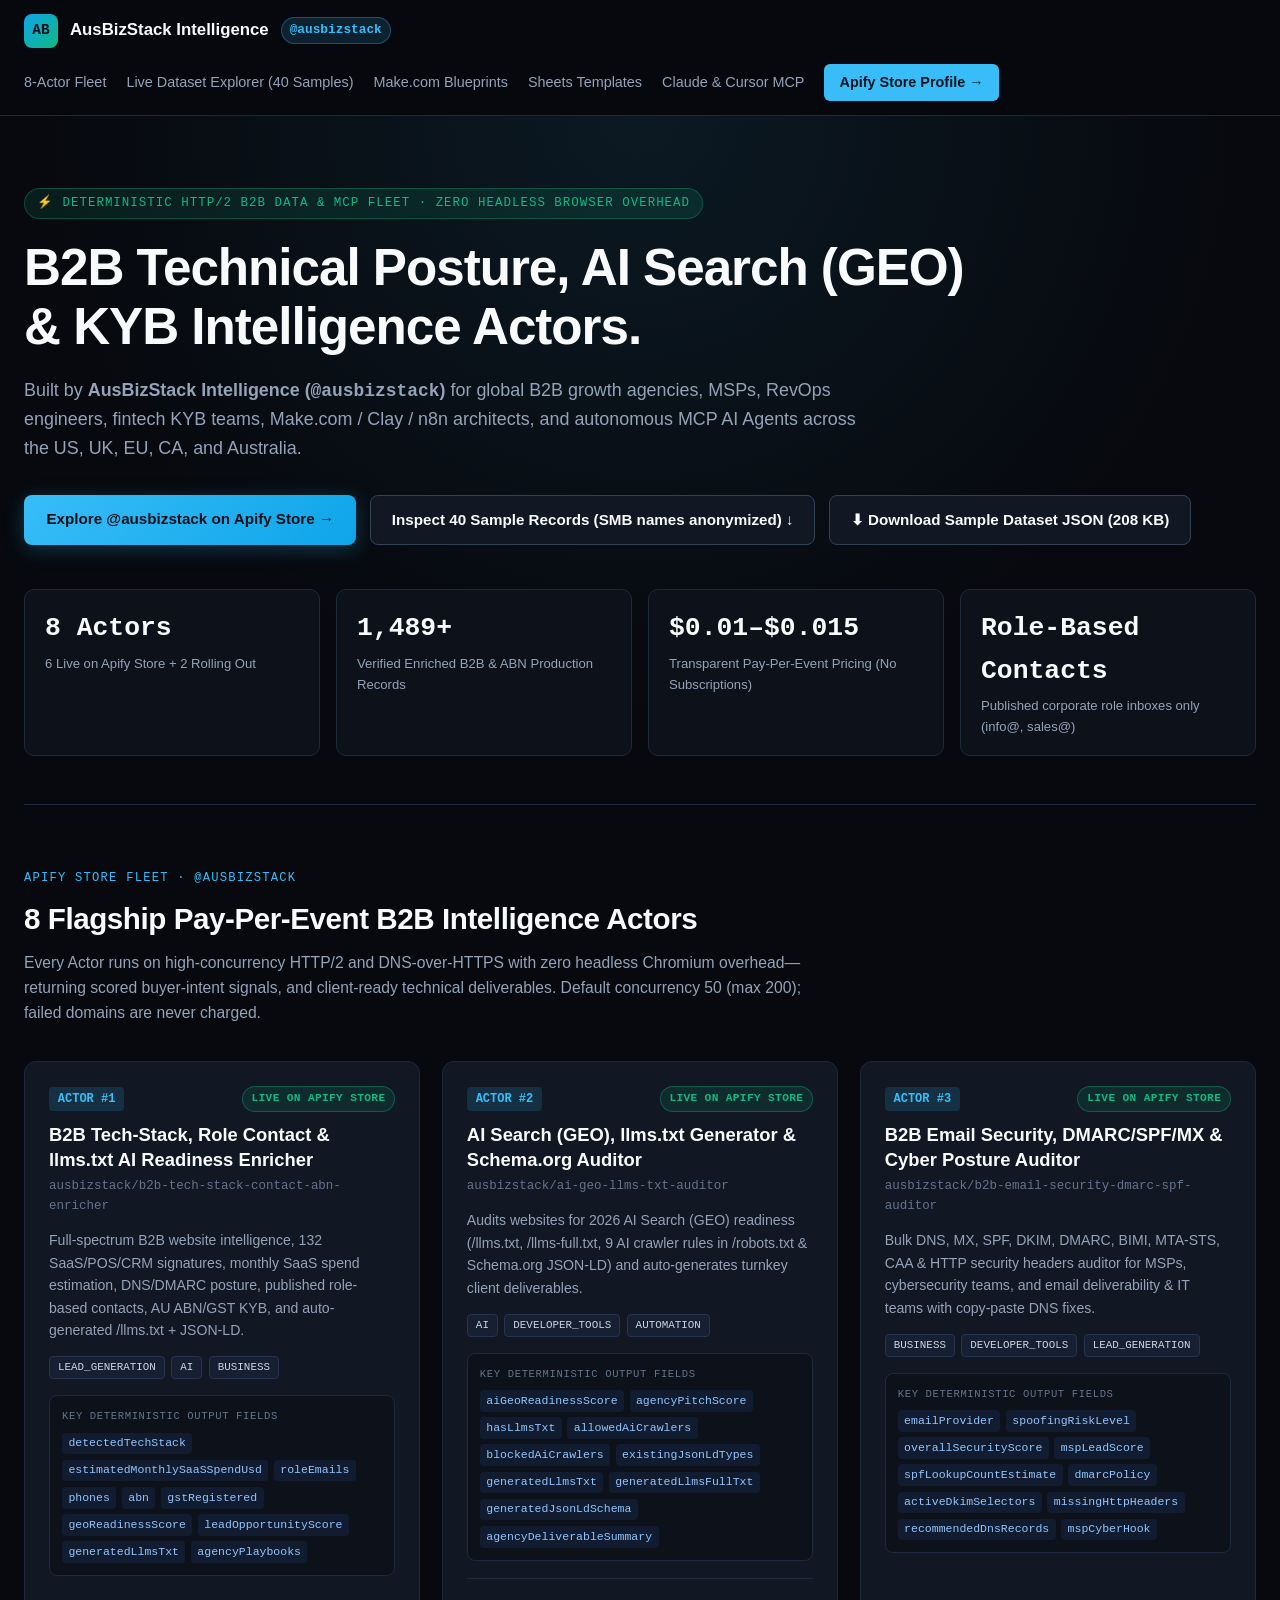
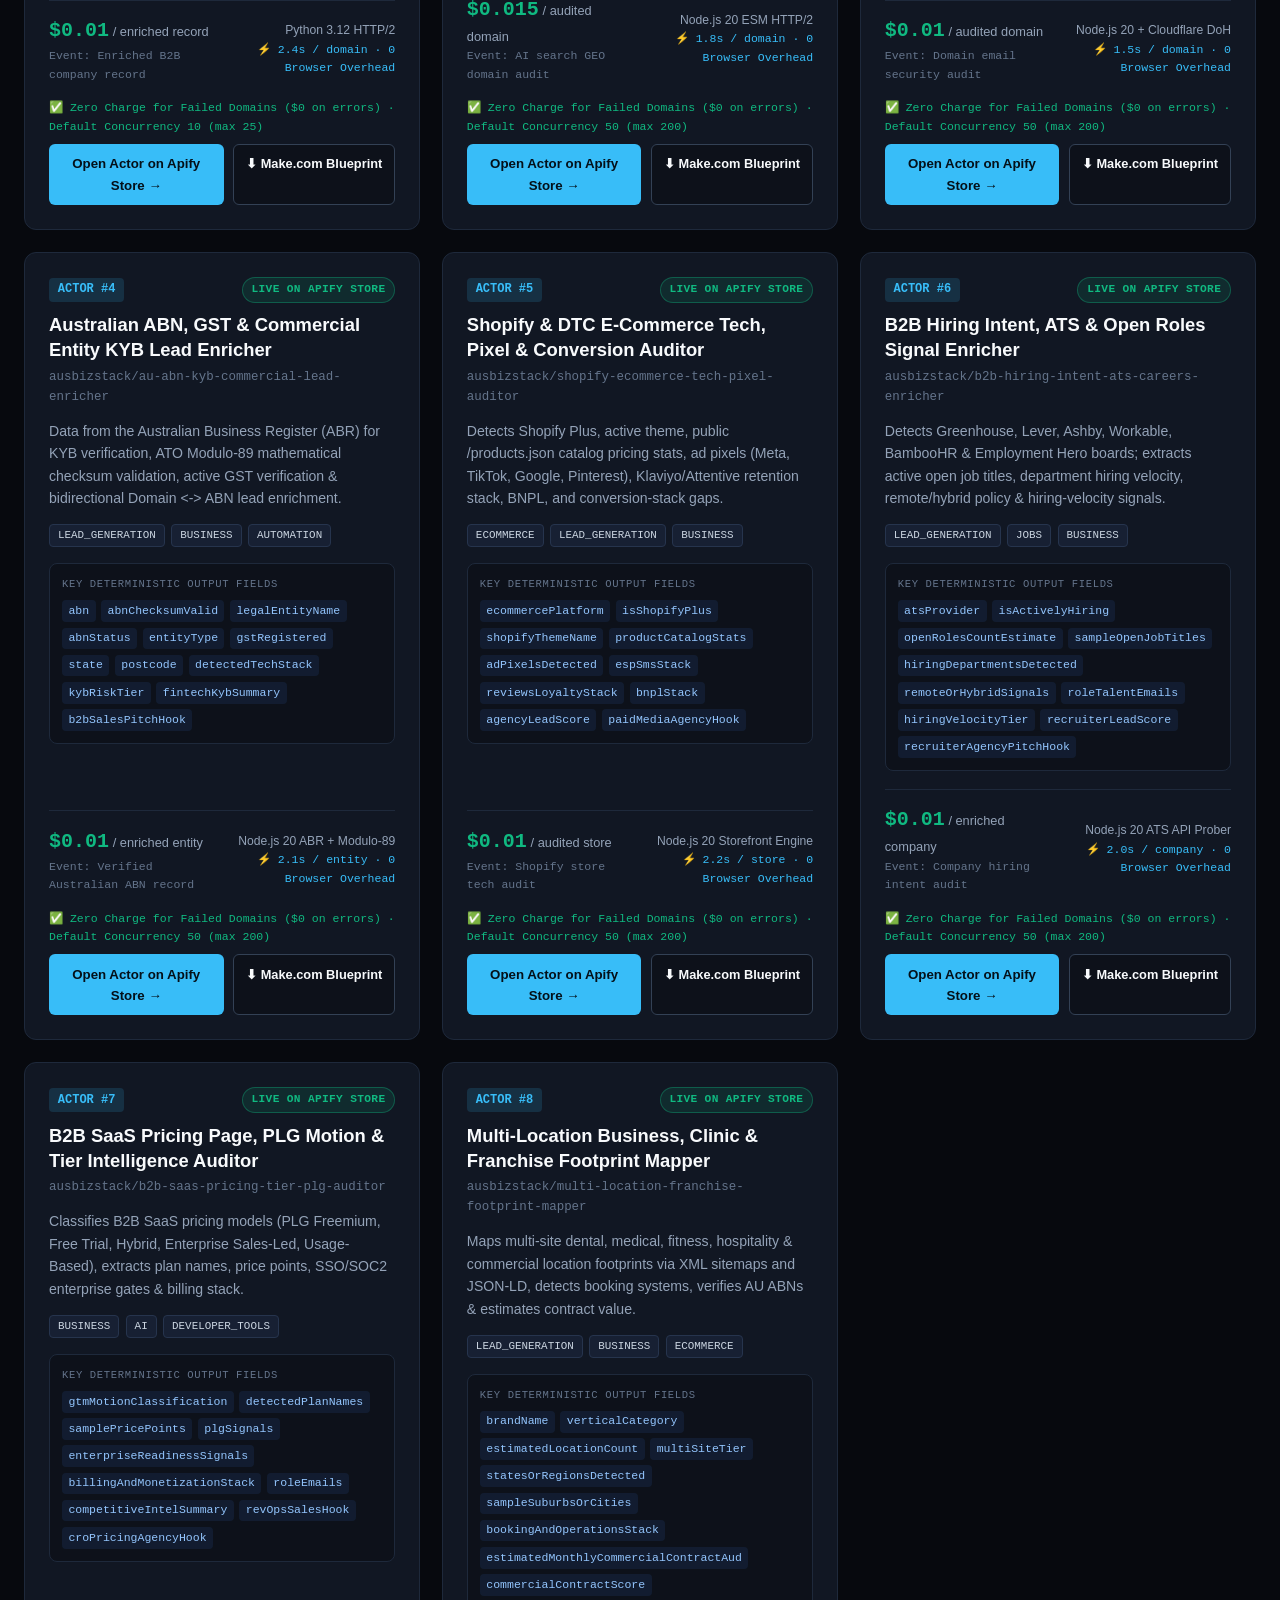
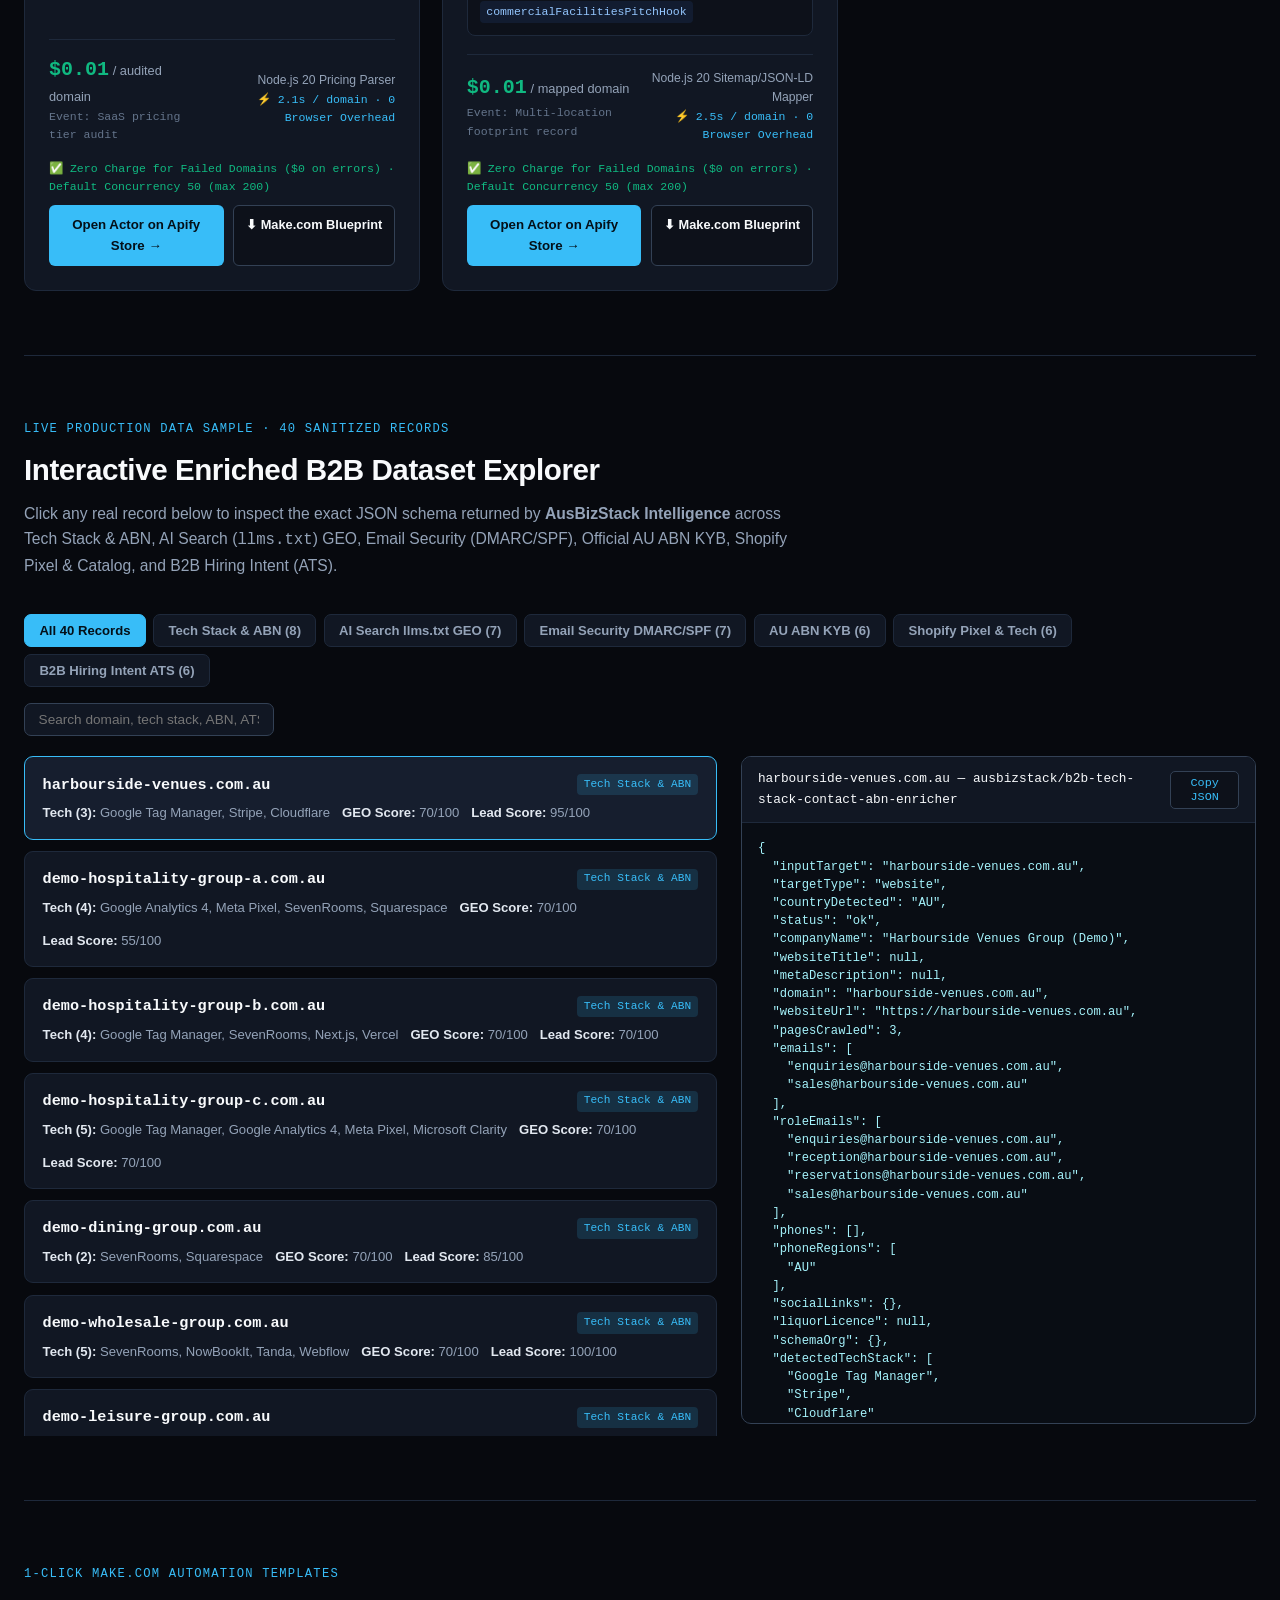
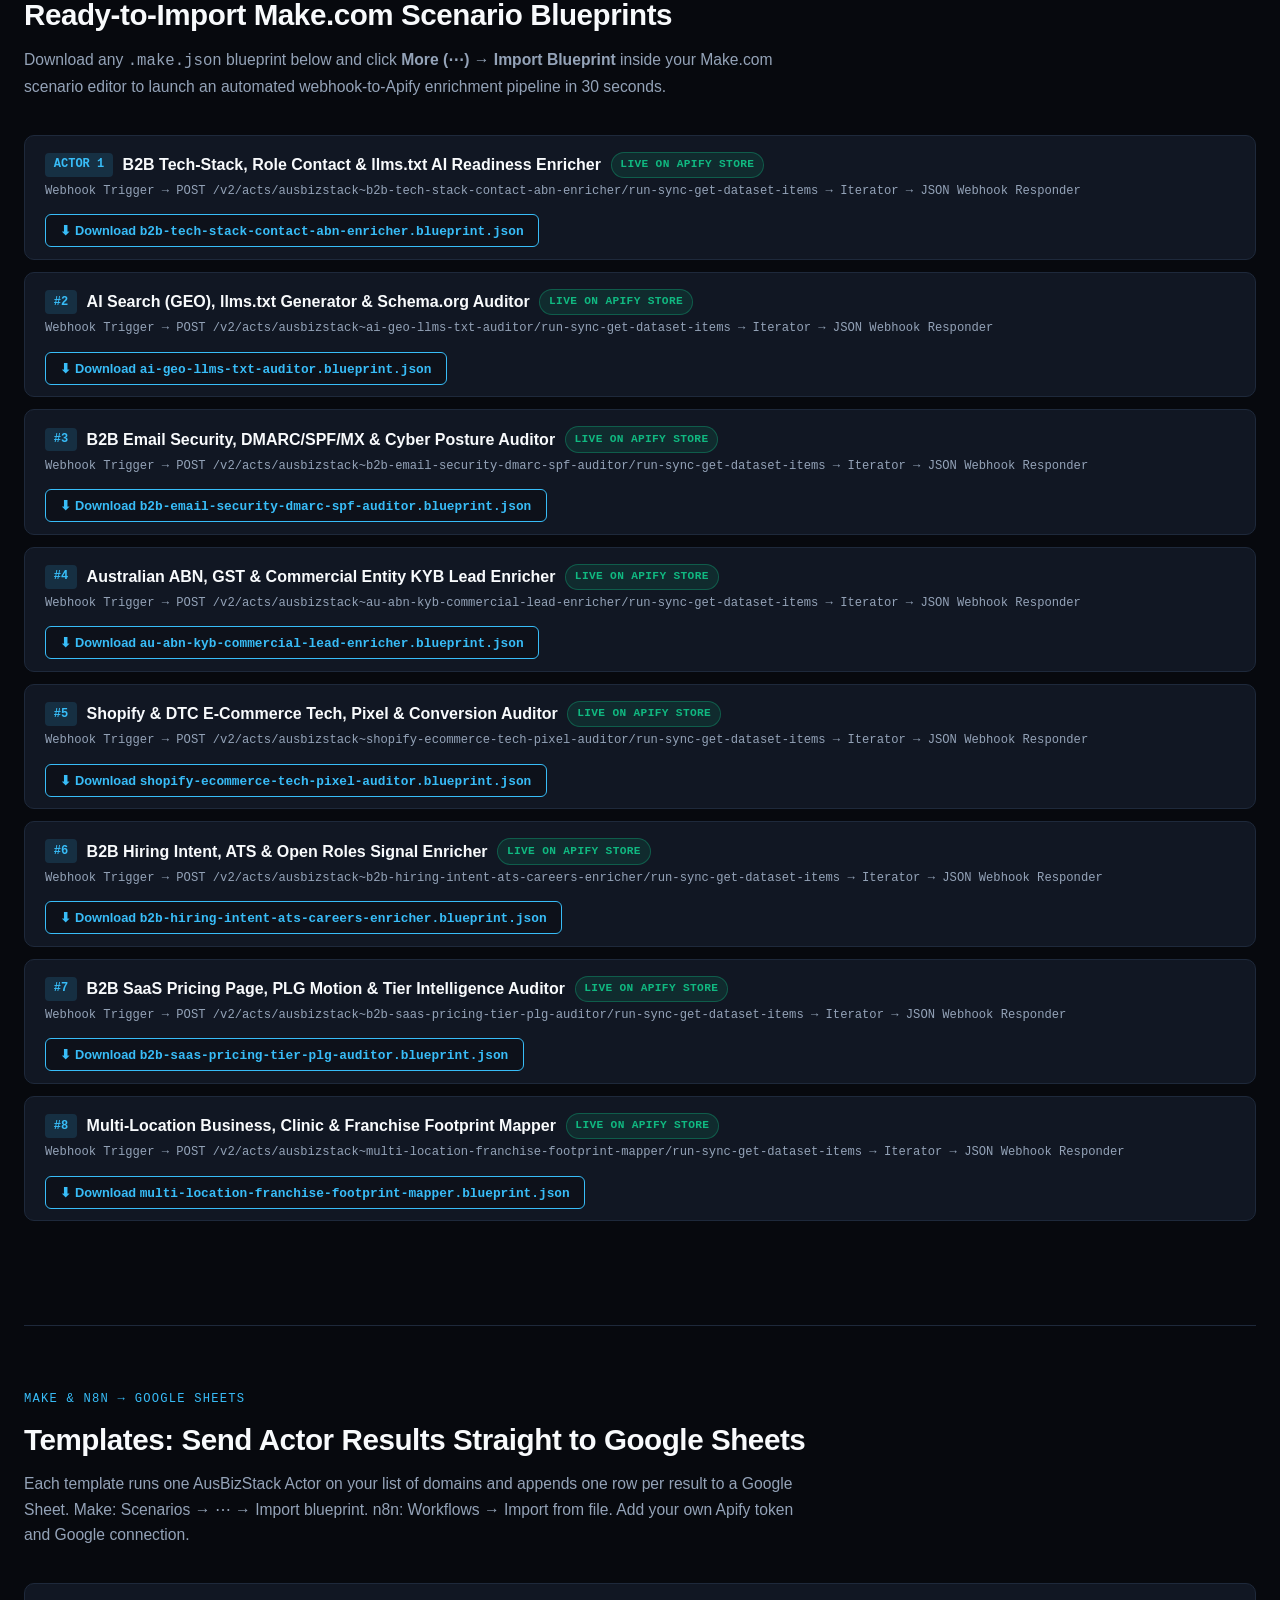
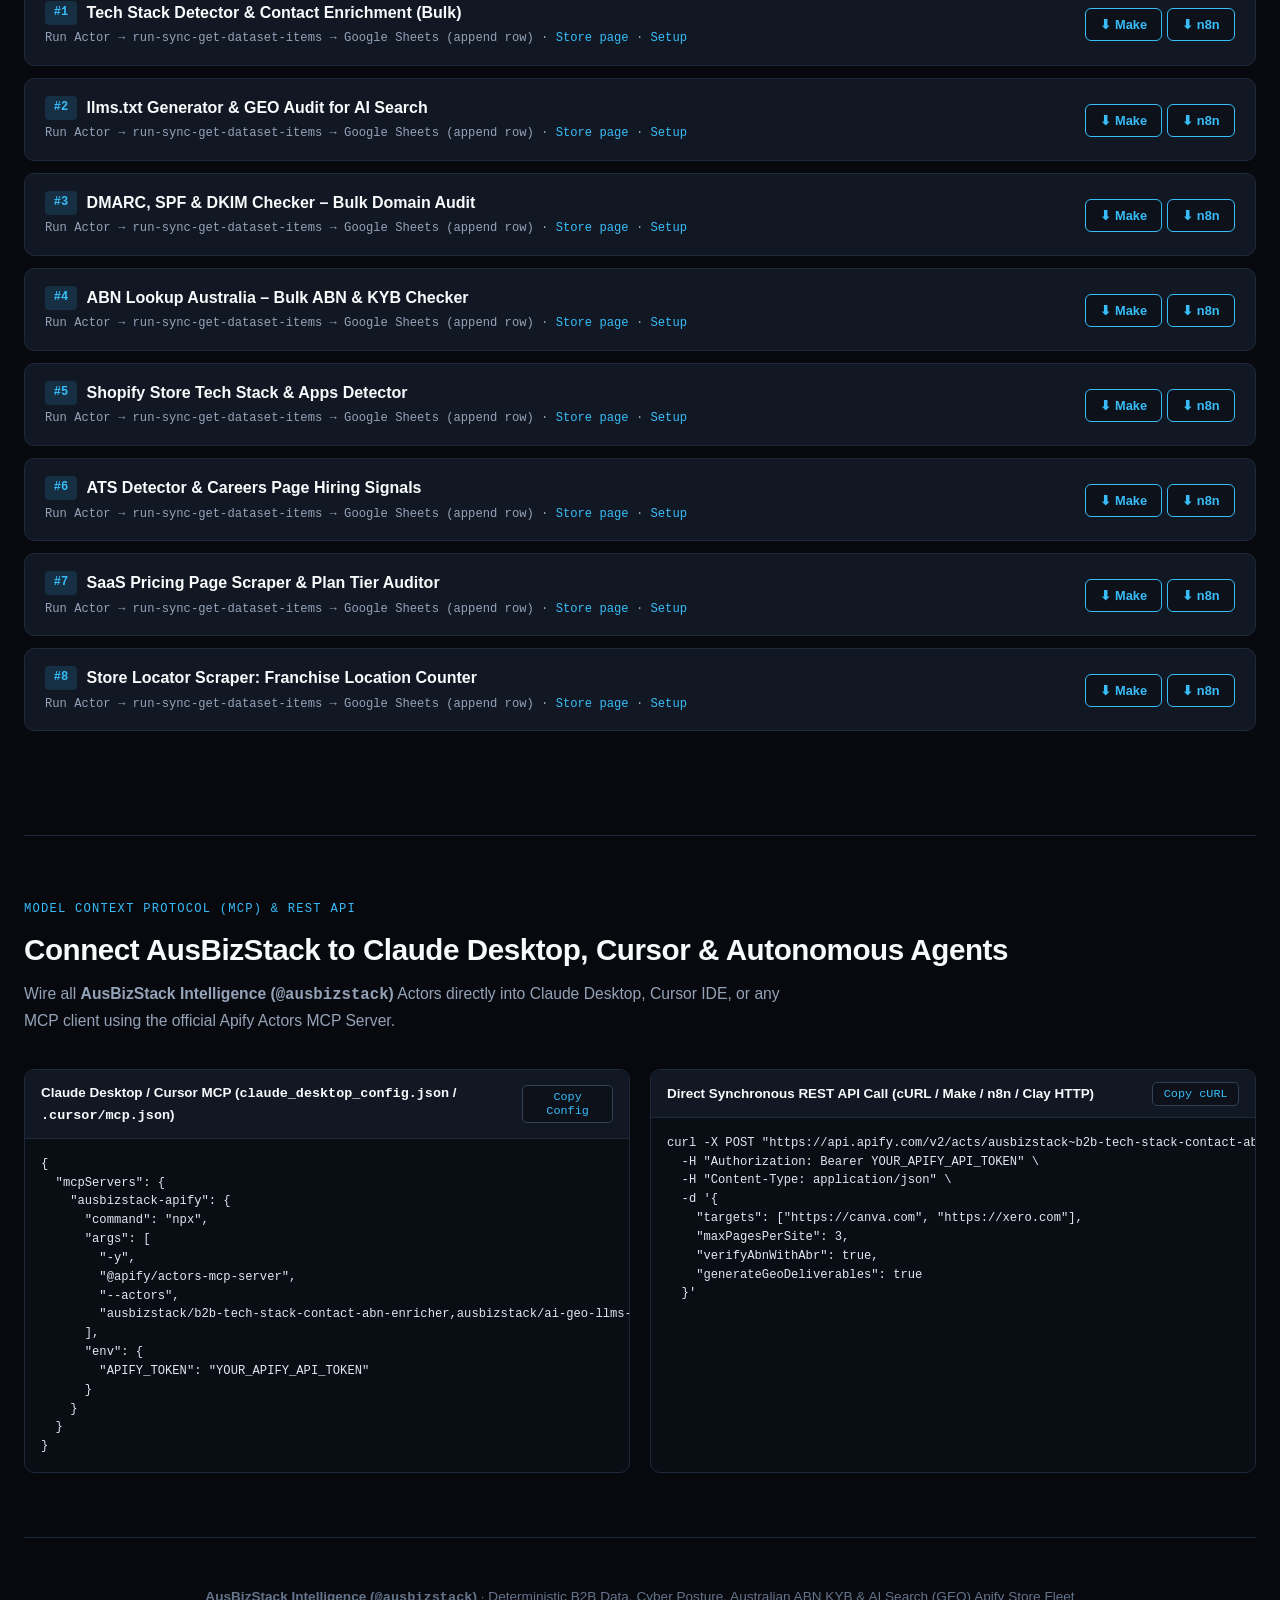
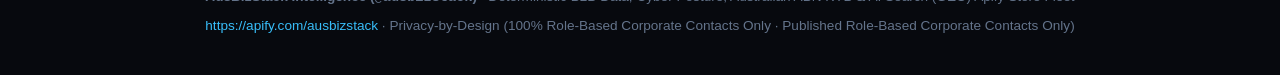
==== commit b7d11f22: "Fix sample data breaking out of script tag" ====
--- a/index.html
+++ b/index.html
@@ -1323,7 +1323,7 @@
   </footer>
 
   <script>
-    const SAMPLES = [{"inputTarget": "harbourside-venues.com.au", "targetType": "website", "countryDetected": "AU", "status": "ok", "companyName": "Harbourside Venues Group (Demo)", "websiteTitle": null, "metaDescription": null, "domain": "harbourside-venues.com.au", "websiteUrl": "https://harbourside-venues.com.au", "pagesCrawled": 3, "emails": ["enquiries@harbourside-venues.com.au", "sales@harbourside-venues.com.au"], "roleEmails": ["enquiries@harbourside-venues.com.au", "reception@harbourside-venues.com.au", "reservations@harbourside-venues.com.au", "sales@harbourside-venues.com.au"], "phones": [], "phoneRegions": ["AU"], "socialLinks": {}, "liquorLicence": null, "schemaOrg": {}, "detectedTechStack": ["Google Tag Manager", "Stripe", "Cloudflare"], "techByCategory": {"Analytics & Ads": ["Google Tag Manager"], "Ecommerce & Payments": ["Stripe"], "CMS & Infrastructure": ["Cloudflare"]}, "bookingSystem": null, "abn": null, "acn": null, "abnStatus": "Active from 12 Nov 2015", "isActiveAbn": true, "entityType": "Australian Private Company", "gstRegistered": true, "gstStatus": "Registered from 12 Nov 2015", "businessLocation": null, "businessNames": [], "abrUrl": null, "hasLlmsTxt": false, "hasLlmsFullTxt": false, "llmsTxtTitle": null, "llmsTxtSections": 0, "llmsTxtLinks": 0, "hasRobotsTxt": true, "hasSitemapXml": true, "blockedAiBots": [], "allowedAiBotsCount": 12, "geoReadinessScore": 70, "scrapedAt": "2026-10-28T05:47:23.479496+00:00", "emailProvider": "Mimecast Enterprise", "spfStatus": "softfail (~all)", "dmarcPolicy": "none (monitoring only)", "securityHeadersScore": 70, "techCount": 3, "estimatedMonthlySaaSSpendUsd": 135, "generatedLlmsTxt": "# Demo Business WINES PTY LIMITED\n> Demo Business is a family of venues, with 26 strong and growing in Sydney and Brisbane. We provide our customers the greatest diversity of experience, serving our communities with great food, beverage, entertainment, music, and positive energy.\n\n## Core Business & Verification Facts\n- Official Website: https://harbourside-venues.com.au\n- Operating Region: NSW 2028\n- Official Australian Business Number (ABN): 86 609 269 267 (GST Registered: True)\n- Official Role Contact Emails: enquiries@harbourside-venues.com.au, reception@harbourside-venues.com.au, reservations@harbourside-venues.com.au\n- Official Phone Contact: 0414694586\n- Supported Booking & Platform Integrations: Google Tag Manager, Stripe, Cloudflare\n\n## Key Pages for AI Search Agents\n- [Homepage](https://harbourside-venues.com.au): Official homepage information for Demo Business WINES PTY LIMITED.\n- [Contact Us](https://harbourside-venues.com.au/contact-us): Official contact us information for Demo Business WINES PTY LIMITED.\n- [Book Now](https://harbourside-venues.com.au/book-now): Official book now information for Demo Business WINES PTY LIMITED.", "generatedJsonLd": "{\n  \"@context\": \"https://schema.org\",\n  \"@type\": \"Organization\",\n  \"name\": \"Demo Business WINES PTY LIMITED\",\n  \"url\": \"https://harbourside-venues.com.au\",\n  \"description\": \"Demo Business is a family of venues, with 26 strong and growing in Sydney and Brisbane. We provide our customers the greatest diversity of experience, serving our communities with great food, beverage, entertainment, music, and positive energy.\",\n  \"email\": \"enquiries@harbourside-venues.com.au\",\n  \"telephone\": \"0414694586\",\n  \"taxID\": \"86 609 269 267\",\n  \"sameAs\": [\n    \"https://www.instagram.com/Demo Business_group\",\n    \"https://www.facebook.com/Demo BusinessHospitality\"\n  ]\n}", "leadOpportunityScore": 95, "salesAngles": ["KYB Verified: Demo Business WINES PTY LIMITED (ABN 86 609 269 267, Australian Private Company, GST Registered in NSW 2028).", "No online booking, scheduling, or field-service widget detected \u2014 strong candidate for booking automation / AI receptionist / conversion upgrade.", "Missing /llms.txt index \u2014 pitch 2026 AI Search / GEO optimization so ChatGPT, Claude & Perplexity cite their business.", "Email Security Gap: Uses Mimecast Enterprise with DMARC 'none (monitoring only)' \u2014 vulnerable to domain spoofing & deliverability drops."], "agencyPlaybooks": {"aiSeoGeoAgencyHook": "Demo Business WINES PTY LIMITED lacks a /llms.txt AI index (GEO score 70/100) \u2014 deliver the pre-generated /llms.txt & JSON-LD pack in this record to unlock ChatGPT & Perplexity citations.", "revopsAutomationAgencyHook": "Demo Business WINES PTY LIMITED (est. ~$135/mo SaaS stack: Google Tag Manager, Stripe, Cloudflare) has no embedded booking widget \u2014 pitch instant AI scheduling & CRM pipeline automation.", "paidMediaGrowthAgencyHook": "Demo Business WINES PTY LIMITED is actively running ad/analytics pixels (Google Tag Manager) \u2014 pitch conversion-rate optimization & server-side CAPI tracking.", "mspCybersecurityHook": "Demo Business WINES PTY LIMITED uses Mimecast Enterprise but DMARC policy is 'none (monitoring only)' \u2014 urgent cybersecurity & deliverability pitch to enforce p=quarantine/reject before spoofing occurs."}, "_actorNum": 1, "_actorSlug": "ausbizstack/b2b-tech-stack-contact-abn-enricher", "_storeUrl": "https://apify.com/ausbizstack/b2b-tech-stack-contact-abn-enricher", "_categoryKey": "actor1", "_categoryLabel": "Tech Stack & ABN", "_statusNote": "Live on Apify Store", "_anonymized": "Real business replaced with demo domain for public showcase"}, {"inputTarget": "demo-hospitality-group-a.com.au", "targetType": "website", "countryDetected": "AU", "status": "ok", "companyName": "Demo Hospitality Group A", "websiteTitle": null, "metaDescription": null, "domain": "demo-hospitality-group-a.com.au", "websiteUrl": "https://www.demo-hospitality-group-a.com.au/", "pagesCrawled": 3, "emails": [], "roleEmails": [], "phones": [], "phoneRegions": [], "socialLinks": {}, "liquorLicence": null, "schemaOrg": {}, "detectedTechStack": ["Google Analytics 4", "Meta Pixel", "SevenRooms", "Squarespace"], "techByCategory": {"Analytics & Ads": ["Google Analytics 4", "Meta Pixel"], "Booking & Hospitality": ["SevenRooms"], "CMS & Infrastructure": ["Squarespace"]}, "bookingSystem": "SevenRooms", "abn": null, "acn": null, "abnStatus": "Active from 24 May 2019", "isActiveAbn": true, "entityType": "Discretionary Investment Trust", "gstRegistered": false, "gstStatus": "Not currently registered for GST", "businessLocation": null, "businessNames": [], "abrUrl": null, "hasLlmsTxt": false, "hasLlmsFullTxt": false, "llmsTxtTitle": null, "llmsTxtSections": 0, "llmsTxtLinks": 0, "hasRobotsTxt": true, "hasSitemapXml": true, "blockedAiBots": [], "allowedAiBotsCount": 12, "geoReadinessScore": 70, "scrapedAt": "2026-10-28T05:47:23.484442+00:00", "emailProvider": "Google Workspace", "spfStatus": "softfail (~all)", "dmarcPolicy": "none (monitoring only)", "securityHeadersScore": 70, "techCount": 4, "estimatedMonthlySaaSSpendUsd": 435, "generatedLlmsTxt": "# The Trustee for The Demo Business Group Trust\n> Demo Business is a collective of restaurants, specialty retail stores and tailored events by Andrew McConnell & Jo McGann.\n\n## Core Business & Verification Facts\n- Official Website: https://www.demo-hospitality-group-a.com.au/\n- Operating Region: VIC 3065\n- Official Australian Business Number (ABN): 39 817 381 304 (GST Registered: False)\n- Supported Booking & Platform Integrations: Google Analytics 4, Meta Pixel, SevenRooms, Squarespace\n\n## Key Pages for AI Search Agents\n- [Homepage](https://www.demo-hospitality-group-a.com.au/): Official homepage information for The Trustee for The Demo Business Group Trust.\n- [Events Contact](https://www.demo-hospitality-group-a.com.au/events-contact): Official events contact information for The Trustee for The Demo Business Group Trust.\n- [Contact Us](https://www.demo-hospitality-group-a.com.au/contact-us): Official contact us information for The Trustee for The Demo Business Group Trust.", "generatedJsonLd": "{\n  \"@context\": \"https://schema.org\",\n  \"@type\": \"Organization\",\n  \"name\": \"The Trustee for The Demo Business Group Trust\",\n  \"url\": \"https://www.demo-hospitality-group-a.com.au/\",\n  \"description\": \"Demo Business is a collective of restaurants, specialty retail stores and tailored events by Andrew McConnell & Jo McGann.\",\n  \"taxID\": \"39 817 381 304\",\n  \"sameAs\": [\n    \"http://www.facebook.com/2008\"\n  ]\n}", "leadOpportunityScore": 55, "salesAngles": ["No public role-based contact email on homepage/contact page \u2014 high response rate via phone or social DM.", "Active booking/POS/FSM stack (SevenRooms) \u2014 pre-qualified for ecosystem integrations or workflow automation.", "Missing /llms.txt index \u2014 pitch 2026 AI Search / GEO optimization so ChatGPT, Claude & Perplexity cite their business.", "Email Security Gap: Uses Google Workspace with DMARC 'none (monitoring only)' \u2014 vulnerable to domain spoofing & deliverability drops."], "agencyPlaybooks": {"aiSeoGeoAgencyHook": "The Trustee for The Demo Business Group Trust lacks a /llms.txt AI index (GEO score 70/100) \u2014 deliver the pre-generated /llms.txt & JSON-LD pack in this record to unlock ChatGPT & Perplexity citations.", "revopsAutomationAgencyHook": "The Trustee for The Demo Business Group Trust runs SevenRooms (est. ~$435/mo SaaS stack) \u2014 pitch automated n8n/Clay lead-to-booking sync, AI missed-call text-back, and review automation.", "paidMediaGrowthAgencyHook": "The Trustee for The Demo Business Group Trust is actively running ad/analytics pixels (Google Analytics 4, Meta Pixel) \u2014 pitch conversion-rate optimization & server-side CAPI tracking.", "mspCybersecurityHook": "The Trustee for The Demo Business Group Trust uses Google Workspace but DMARC policy is 'none (monitoring only)' \u2014 urgent cybersecurity & deliverability pitch to enforce p=quarantine/reject before spoofing occurs."}, "_actorNum": 1, "_actorSlug": "ausbizstack/b2b-tech-stack-contact-abn-enricher", "_storeUrl": "https://apify.com/ausbizstack/b2b-tech-stack-contact-abn-enricher", "_categoryKey": "actor1", "_categoryLabel": "Tech Stack & ABN", "_statusNote": "Live on Apify Store", "_anonymized": "Real business replaced with demo domain for public showcase"}, {"inputTarget": "demo-hospitality-group-b.com.au", "targetType": "website", "countryDetected": "AU", "status": "ok", "companyName": "Demo Hospitality Group B", "websiteTitle": null, "metaDescription": null, "domain": "demo-hospitality-group-b.com.au", "websiteUrl": "https://www.demo-hospitality-group-b.com.au/", "pagesCrawled": 3, "emails": [], "roleEmails": [], "phones": [], "phoneRegions": ["INTL"], "socialLinks": {}, "liquorLicence": null, "schemaOrg": {}, "detectedTechStack": ["Google Tag Manager", "SevenRooms", "Next.js", "Vercel"], "techByCategory": {"Analytics & Ads": ["Google Tag Manager"], "Booking & Hospitality": ["SevenRooms"], "CMS & Infrastructure": ["Next.js", "Vercel"]}, "bookingSystem": "SevenRooms", "abn": null, "acn": null, "abnStatus": null, "isActiveAbn": null, "entityType": null, "gstRegistered": null, "gstStatus": null, "businessLocation": null, "businessNames": [], "abrUrl": null, "hasLlmsTxt": false, "hasLlmsFullTxt": false, "llmsTxtTitle": null, "llmsTxtSections": 0, "llmsTxtLinks": 0, "hasRobotsTxt": true, "hasSitemapXml": true, "blockedAiBots": [], "allowedAiBotsCount": 12, "geoReadinessScore": 70, "scrapedAt": "2026-10-28T05:47:23.482289+00:00", "emailProvider": "Google Workspace", "spfStatus": "softfail (~all)", "dmarcPolicy": "none (monitoring only)", "securityHeadersScore": 60, "techCount": 4, "estimatedMonthlySaaSSpendUsd": 435, "generatedLlmsTxt": "# Home page\n> Demo Business Group is shaking up Sydney\u2019s hospitality scene with food and drinks that you'll actually enjoy and venues you feel at home in.\n\n## Core Business & Verification Facts\n- Official Website: https://www.demo-hospitality-group-b.com.au/\n- Operating Region: AU\n- Official Phone Contact: +0283173057\n- Supported Booking & Platform Integrations: Google Tag Manager, SevenRooms, Next.js, Vercel\n\n## Key Pages for AI Search Agents\n- [Homepage](https://www.demo-hospitality-group-b.com.au/): Official homepage information for Home page.\n- [Contact Us](https://www.demo-hospitality-group-b.com.au/contact-us): Official contact us information for Home page.\n- [About](https://www.demo-hospitality-group-b.com.au/about): Official about information for Home page.", "generatedJsonLd": "{\n  \"@context\": \"https://schema.org\",\n  \"@type\": \"Organization\",\n  \"name\": \"Home page\",\n  \"url\": \"https://www.demo-hospitality-group-b.com.au/\",\n  \"description\": \"Demo Business Group is shaking up Sydney\\u2019s hospitality scene with food and drinks that you'll actually enjoy and venues you feel at home in.\",\n  \"telephone\": \"+0283173057\",\n  \"sameAs\": [\n    \"https://www.linkedin.com/company/Demo Business\",\n    \"https://www.instagram.com/Demo Businessnewtown\",\n    \"https://www.facebook.com/Demo Businessnewtown\"\n  ]\n}", "leadOpportunityScore": 70, "salesAngles": ["No public role-based contact email on homepage/contact page \u2014 high response rate via phone or social DM.", "Active booking/POS/FSM stack (SevenRooms) \u2014 pre-qualified for ecosystem integrations or workflow automation.", "Missing /llms.txt index \u2014 pitch 2026 AI Search / GEO optimization so ChatGPT, Claude & Perplexity cite their business.", "Email Security Gap: Uses Google Workspace with DMARC 'none (monitoring only)' \u2014 vulnerable to domain spoofing & deliverability drops."], "agencyPlaybooks": {"aiSeoGeoAgencyHook": "Home page lacks a /llms.txt AI index (GEO score 70/100) \u2014 deliver the pre-generated /llms.txt & JSON-LD pack in this record to unlock ChatGPT & Perplexity citations.", "revopsAutomationAgencyHook": "Home page runs SevenRooms (est. ~$435/mo SaaS stack) \u2014 pitch automated n8n/Clay lead-to-booking sync, AI missed-call text-back, and review automation.", "paidMediaGrowthAgencyHook": "Home page is actively running ad/analytics pixels (Google Tag Manager) \u2014 pitch conversion-rate optimization & server-side CAPI tracking.", "mspCybersecurityHook": "Home page uses Google Workspace but DMARC policy is 'none (monitoring only)' \u2014 urgent cybersecurity & deliverability pitch to enforce p=quarantine/reject before spoofing occurs."}, "_actorNum": 1, "_actorSlug": "ausbizstack/b2b-tech-stack-contact-abn-enricher", "_storeUrl": "https://apify.com/ausbizstack/b2b-tech-stack-contact-abn-enricher", "_categoryKey": "actor1", "_categoryLabel": "Tech Stack & ABN", "_statusNote": "Live on Apify Store", "_anonymized": "Real business replaced with demo domain for public showcase"}, {"inputTarget": "demo-hospitality-group-c.com.au", "targetType": "website", "countryDetected": "AU", "status": "ok", "companyName": "Demo Hospitality Group C", "websiteTitle": null, "metaDescription": null, "domain": "demo-hospitality-group-c.com.au", "websiteUrl": "https://demo-hospitality-group-c.com.au", "pagesCrawled": 2, "emails": ["hello@demo-hospitality-group-c.com.au"], "roleEmails": ["hello@demo-hospitality-group-c.com.au", "jobs@demo-hospitality-group-c.com.au"], "phones": [], "phoneRegions": [], "socialLinks": {}, "liquorLicence": null, "schemaOrg": {}, "detectedTechStack": ["Google Tag Manager", "Google Analytics 4", "Meta Pixel", "Microsoft Clarity", "WordPress"], "techByCategory": {"Analytics & Ads": ["Google Tag Manager", "Google Analytics 4", "Meta Pixel", "Microsoft Clarity"], "CMS & Infrastructure": ["WordPress"]}, "bookingSystem": null, "abn": null, "acn": null, "abnStatus": "Active from 11 Oct 2013", "isActiveAbn": true, "entityType": "Australian Private Company", "gstRegistered": false, "gstStatus": "Not currently registered for GST", "businessLocation": null, "businessNames": [], "abrUrl": null, "hasLlmsTxt": false, "hasLlmsFullTxt": false, "llmsTxtTitle": null, "llmsTxtSections": 0, "llmsTxtLinks": 0, "hasRobotsTxt": true, "hasSitemapXml": true, "blockedAiBots": [], "allowedAiBotsCount": 12, "geoReadinessScore": 70, "scrapedAt": "2026-10-28T05:47:23.482044+00:00", "emailProvider": "Microsoft 365", "spfStatus": "strict (-all)", "dmarcPolicy": "none (monitoring only)", "securityHeadersScore": 70, "techCount": 5, "estimatedMonthlySaaSSpendUsd": 225, "generatedLlmsTxt": "# Demo Business HOSPITALITY PTY LIMITED\n> Demo Business challenge the status quo, bringing people together to enjoy quality food, exceptional beverages and magic experiences.\n\n## Core Business & Verification Facts\n- Official Website: https://demo-hospitality-group-c.com.au\n- Operating Region: NSW 2026\n- Official Australian Business Number (ABN): 60 166 091 345 (GST Registered: False)\n- Official Role Contact Emails: hello@demo-hospitality-group-c.com.au, jobs@demo-hospitality-group-c.com.au\n- Supported Booking & Platform Integrations: Google Tag Manager, Google Analytics 4, Meta Pixel, Microsoft Clarity, WordPress\n\n## Key Pages for AI Search Agents\n- [Homepage](https://demo-hospitality-group-c.com.au): Official homepage information for Demo Business HOSPITALITY PTY LIMITED.\n- [Contact](https://demo-hospitality-group-c.com.au/contact/): Official contact information for Demo Business HOSPITALITY PTY LIMITED.", "generatedJsonLd": "{\n  \"@context\": \"https://schema.org\",\n  \"@type\": \"Organization\",\n  \"name\": \"Demo Business HOSPITALITY PTY LIMITED\",\n  \"url\": \"https://demo-hospitality-group-c.com.au\",\n  \"description\": \"Demo Business challenge the status quo, bringing people together to enjoy quality food, exceptional beverages and magic experiences.\",\n  \"email\": \"hello@demo-hospitality-group-c.com.au\",\n  \"taxID\": \"60 166 091 345\",\n  \"sameAs\": [\n    \"https://www.linkedin.com/in/hamish-watts-Demo Business\",\n    \"https://www.instagram.com/Demo Business_hospitality\",\n    \"https://www.facebook.com/tr\",\n    \"https://www.youtube.com/channel/UCAssX2KAU2kmOMwB_4qNf7Q\"\n  ]\n}", "leadOpportunityScore": 70, "salesAngles": ["No online booking, scheduling, or field-service widget detected \u2014 strong candidate for booking automation / AI receptionist / conversion upgrade.", "Missing /llms.txt index \u2014 pitch 2026 AI Search / GEO optimization so ChatGPT, Claude & Perplexity cite their business.", "Email Security Gap: Uses Microsoft 365 with DMARC 'none (monitoring only)' \u2014 vulnerable to domain spoofing & deliverability drops."], "agencyPlaybooks": {"aiSeoGeoAgencyHook": "Demo Business HOSPITALITY PTY LIMITED lacks a /llms.txt AI index (GEO score 70/100) \u2014 deliver the pre-generated /llms.txt & JSON-LD pack in this record to unlock ChatGPT & Perplexity citations.", "revopsAutomationAgencyHook": "Demo Business HOSPITALITY PTY LIMITED (est. ~$225/mo SaaS stack: Google Tag Manager, Google Analytics 4, Meta Pixel) has no embedded booking widget \u2014 pitch instant AI scheduling & CRM pipeline automation.", "paidMediaGrowthAgencyHook": "Demo Business HOSPITALITY PTY LIMITED is actively running ad/analytics pixels (Google Tag Manager, Google Analytics 4, Meta Pixel) \u2014 pitch conversion-rate optimization & server-side CAPI tracking.", "mspCybersecurityHook": "Demo Business HOSPITALITY PTY LIMITED uses Microsoft 365 but DMARC policy is 'none (monitoring only)' \u2014 urgent cybersecurity & deliverability pitch to enforce p=quarantine/reject before spoofing occurs."}, "_actorNum": 1, "_actorSlug": "ausbizstack/b2b-tech-stack-contact-abn-enricher", "_storeUrl": "https://apify.com/ausbizstack/b2b-tech-stack-contact-abn-enricher", "_categoryKey": "actor1", "_categoryLabel": "Tech Stack & ABN", "_statusNote": "Live on Apify Store", "_anonymized": "Real business replaced with demo domain for public showcase"}, {"inputTarget": "demo-dining-group.com.au", "targetType": "website", "countryDetected": "AU", "status": "ok", "companyName": "Demo Dining Group", "websiteTitle": null, "metaDescription": null, "domain": "demo-dining-group.com.au", "websiteUrl": "https://www.demo-dining-group.com.au/", "pagesCrawled": 3, "emails": ["enquiries@demo-dining-group.com.au"], "roleEmails": ["enquiries@demo-dining-group.com.au"], "phones": [], "phoneRegions": [], "socialLinks": {}, "liquorLicence": null, "schemaOrg": {}, "detectedTechStack": ["SevenRooms", "Squarespace"], "techByCategory": {"Booking & Hospitality": ["SevenRooms"], "CMS & Infrastructure": ["Squarespace"]}, "bookingSystem": "SevenRooms", "abn": null, "acn": null, "abnStatus": "Active from 15 Dec 2010", "isActiveAbn": true, "entityType": "Australian Private Company", "gstRegistered": true, "gstStatus": "Registered from 15 Dec 2010", "businessLocation": null, "businessNames": [], "abrUrl": null, "hasLlmsTxt": false, "hasLlmsFullTxt": false, "llmsTxtTitle": null, "llmsTxtSections": 0, "llmsTxtLinks": 0, "hasRobotsTxt": true, "hasSitemapXml": true, "blockedAiBots": [], "allowedAiBotsCount": 12, "geoReadinessScore": 70, "scrapedAt": "2026-10-28T05:47:24.916245+00:00", "emailProvider": "Microsoft 365", "spfStatus": "strict (-all)", "dmarcPolicy": "none (monitoring only)", "securityHeadersScore": 70, "techCount": 2, "estimatedMonthlySaaSSpendUsd": 345, "generatedLlmsTxt": "# Demo Business HOSPITALITY PTY LTD\n> Demo Business Hospitality\n\n## Core Business & Verification Facts\n- Official Website: https://www.demo-dining-group.com.au/\n- Operating Region: VIC 3000\n- Official Australian Business Number (ABN): 80 147 824 315 (GST Registered: True)\n- Official Role Contact Emails: enquiries@demo-dining-group.com.au\n- Supported Booking & Platform Integrations: SevenRooms, Squarespace\n\n## Key Pages for AI Search Agents\n- [Homepage](https://www.demo-dining-group.com.au/): Official homepage information for Demo Business HOSPITALITY PTY LTD.\n- [Contact](https://www.demo-dining-group.com.au/contact): Official contact information for Demo Business HOSPITALITY PTY LTD.\n- [Booknow](https://www.demo-dining-group.com.au/booknow): Official booknow information for Demo Business HOSPITALITY PTY LTD.", "generatedJsonLd": "{\n  \"@context\": \"https://schema.org\",\n  \"@type\": \"Organization\",\n  \"name\": \"Demo Business HOSPITALITY PTY LTD\",\n  \"url\": \"https://www.demo-dining-group.com.au/\",\n  \"description\": \"Demo Business Hospitality\",\n  \"email\": \"enquiries@demo-dining-group.com.au\",\n  \"taxID\": \"80 147 824 315\",\n  \"sameAs\": [\n    \"http://www.facebook.com/2008\"\n  ]\n}", "leadOpportunityScore": 85, "salesAngles": ["KYB Verified: Demo Business HOSPITALITY PTY LTD (ABN 80 147 824 315, Australian Private Company, GST Registered in VIC 3000).", "Active booking/POS/FSM stack (SevenRooms) \u2014 pre-qualified for ecosystem integrations or workflow automation.", "Missing /llms.txt index \u2014 pitch 2026 AI Search / GEO optimization so ChatGPT, Claude & Perplexity cite their business.", "No Meta/TikTok/GTM remarketing pixel detected \u2014 strong pitch for paid social & retargeting setup.", "Email Security Gap: Uses Microsoft 365 with DMARC 'none (monitoring only)' \u2014 vulnerable to domain spoofing & deliverability drops."], "agencyPlaybooks": {"aiSeoGeoAgencyHook": "Demo Business HOSPITALITY PTY LTD lacks a /llms.txt AI index (GEO score 70/100) \u2014 deliver the pre-generated /llms.txt & JSON-LD pack in this record to unlock ChatGPT & Perplexity citations.", "revopsAutomationAgencyHook": "Demo Business HOSPITALITY PTY LTD runs SevenRooms (est. ~$345/mo SaaS stack) \u2014 pitch automated n8n/Clay lead-to-booking sync, AI missed-call text-back, and review automation.", "paidMediaGrowthAgencyHook": "Demo Business HOSPITALITY PTY LTD has high-intent organic traffic but zero Meta/TikTok remarketing pixels detected \u2014 high-converting pitch for retargeting & paid social funnel setup.", "mspCybersecurityHook": "Demo Business HOSPITALITY PTY LTD uses Microsoft 365 but DMARC policy is 'none (monitoring only)' \u2014 urgent cybersecurity & deliverability pitch to enforce p=quarantine/reject before spoofing occurs."}, "_actorNum": 1, "_actorSlug": "ausbizstack/b2b-tech-stack-contact-abn-enricher", "_storeUrl": "https://apify.com/ausbizstack/b2b-tech-stack-contact-abn-enricher", "_categoryKey": "actor1", "_categoryLabel": "Tech Stack & ABN", "_statusNote": "Live on Apify Store", "_anonymized": "Real business replaced with demo domain for public showcase"}, {"inputTarget": "demo-wholesale-group.com.au", "targetType": "website", "countryDetected": "AU", "status": "ok", "companyName": "Demo Wholesale Group", "websiteTitle": null, "metaDescription": null, "domain": "demo-wholesale-group.com.au", "websiteUrl": "https://www.demo-wholesale-group.com.au/", "pagesCrawled": 3, "emails": ["info@demo-wholesale-group.com.au"], "roleEmails": ["info@demo-wholesale-group.com.au"], "phones": [], "phoneRegions": ["AU"], "socialLinks": {}, "liquorLicence": null, "schemaOrg": {}, "detectedTechStack": ["SevenRooms", "NowBookIt", "Tanda", "Webflow", "Cloudflare"], "techByCategory": {"Booking & Hospitality": ["SevenRooms", "NowBookIt"], "Accounting, HR & Workforce": ["Tanda"], "CMS & Infrastructure": ["Webflow", "Cloudflare"]}, "bookingSystem": "SevenRooms", "abn": null, "acn": null, "abnStatus": "Active from 16 May 2007", "isActiveAbn": true, "entityType": "Discretionary Trading Trust", "gstRegistered": true, "gstStatus": "Registered from 16 May 2007", "businessLocation": null, "businessNames": [], "abrUrl": null, "hasLlmsTxt": false, "hasLlmsFullTxt": false, "llmsTxtTitle": null, "llmsTxtSections": 0, "llmsTxtLinks": 0, "hasRobotsTxt": true, "hasSitemapXml": true, "blockedAiBots": [], "allowedAiBotsCount": 12, "geoReadinessScore": 70, "scrapedAt": "2026-10-28T05:47:25.700809+00:00", "emailProvider": "Google Workspace", "spfStatus": "missing", "dmarcPolicy": "missing", "securityHeadersScore": 70, "techCount": 5, "estimatedMonthlySaaSSpendUsd": 480, "generatedLlmsTxt": "# The Trustee for Demo Business TRUST\n> Demo Business Group\n\n## Core Business & Verification Facts\n- Official Website: https://www.demo-wholesale-group.com.au/\n- Operating Region: QLD 4169\n- Official Australian Business Number (ABN): 59 036 878 957 (GST Registered: True)\n- Official Role Contact Emails: info@demo-wholesale-group.com.au\n- Official Phone Contact: 0731555402\n- Supported Booking & Platform Integrations: SevenRooms, NowBookIt, Tanda, Webflow, Cloudflare\n\n## Key Pages for AI Search Agents\n- [Homepage](https://www.demo-wholesale-group.com.au/): Official homepage information for The Trustee for Demo Business TRUST.\n- [About](https://www.demo-wholesale-group.com.au/about): Official about information for The Trustee for Demo Business TRUST.\n- [Gift Card Terms](https://www.demo-wholesale-group.com.au/policies/gift-card-terms): Official gift card terms information for The Trustee for Demo Business TRUST.", "generatedJsonLd": "{\n  \"@context\": \"https://schema.org\",\n  \"@type\": \"Organization\",\n  \"name\": \"The Trustee for Demo Business TRUST\",\n  \"url\": \"https://www.demo-wholesale-group.com.au/\",\n  \"description\": \"Demo Business Group\",\n  \"email\": \"info@demo-wholesale-group.com.au\",\n  \"telephone\": \"0731555402\",\n  \"taxID\": \"59 036 878 957\",\n  \"sameAs\": [\n    \"https://au.linkedin.com/company/Demo Business-group\",\n    \"https://www.instagram.com/_Demo Businessgroup\",\n    \"https://www.facebook.com/p\"\n  ]\n}", "leadOpportunityScore": 100, "salesAngles": ["KYB Verified: The Trustee for Demo Business TRUST (ABN 59 036 878 957, Discretionary Trading Trust, GST Registered in QLD 4169).", "Active booking/POS/FSM stack (SevenRooms) \u2014 pre-qualified for ecosystem integrations or workflow automation.", "Missing /llms.txt index \u2014 pitch 2026 AI Search / GEO optimization so ChatGPT, Claude & Perplexity cite their business.", "No Meta/TikTok/GTM remarketing pixel detected \u2014 strong pitch for paid social & retargeting setup.", "Email Security Gap: Uses Google Workspace with DMARC 'missing' \u2014 vulnerable to domain spoofing & deliverability drops."], "agencyPlaybooks": {"aiSeoGeoAgencyHook": "The Trustee for Demo Business TRUST lacks a /llms.txt AI index (GEO score 70/100) \u2014 deliver the pre-generated /llms.txt & JSON-LD pack in this record to unlock ChatGPT & Perplexity citations.", "revopsAutomationAgencyHook": "The Trustee for Demo Business TRUST runs SevenRooms (est. ~$480/mo SaaS stack) \u2014 pitch automated n8n/Clay lead-to-booking sync, AI missed-call text-back, and review automation.", "paidMediaGrowthAgencyHook": "The Trustee for Demo Business TRUST has high-intent organic traffic but zero Meta/TikTok remarketing pixels detected \u2014 high-converting pitch for retargeting & paid social funnel setup.", "mspCybersecurityHook": "The Trustee for Demo Business TRUST uses Google Workspace but DMARC policy is 'missing' \u2014 urgent cybersecurity & deliverability pitch to enforce p=quarantine/reject before spoofing occurs."}, "_actorNum": 1, "_actorSlug": "ausbizstack/b2b-tech-stack-contact-abn-enricher", "_storeUrl": "https://apify.com/ausbizstack/b2b-tech-stack-contact-abn-enricher", "_categoryKey": "actor1", "_categoryLabel": "Tech Stack & ABN", "_statusNote": "Live on Apify Store", "_anonymized": "Real business replaced with demo domain for public showcase"}, {"inputTarget": "demo-leisure-group.com.au", "targetType": "website", "countryDetected": "AU", "status": "ok", "companyName": "Demo Leisure Group", "websiteTitle": null, "metaDescription": null, "domain": "demo-leisure-group.com.au", "websiteUrl": "https://www.demo-leisure-group.com.au/", "pagesCrawled": 3, "emails": [], "roleEmails": ["media@demo-events-group.com.au"], "phones": [], "phoneRegions": ["AU"], "socialLinks": {}, "liquorLicence": null, "schemaOrg": {}, "detectedTechStack": ["Google Tag Manager", "Google Analytics 4", "Squarespace"], "techByCategory": {"Analytics & Ads": ["Google Tag Manager", "Google Analytics 4"], "CMS & Infrastructure": ["Squarespace"]}, "bookingSystem": null, "abn": null, "acn": null, "abnStatus": "Active from 01 Nov 1999", "isActiveAbn": true, "entityType": "Australian Private Company", "gstRegistered": true, "gstStatus": "Registered from 01 Jul 2000", "businessLocation": null, "businessNames": [], "abrUrl": null, "hasLlmsTxt": false, "hasLlmsFullTxt": false, "llmsTxtTitle": null, "llmsTxtSections": 0, "llmsTxtLinks": 0, "hasRobotsTxt": true, "hasSitemapXml": true, "blockedAiBots": [], "allowedAiBotsCount": 12, "geoReadinessScore": 70, "scrapedAt": "2026-10-28T05:47:23.480384+00:00", "emailProvider": "Cloudflare Email Routing", "spfStatus": "softfail (~all)", "dmarcPolicy": "reject (strict)", "securityHeadersScore": 80, "techCount": 3, "estimatedMonthlySaaSSpendUsd": 135, "generatedLlmsTxt": "# Demo Business GROUP PTY LIMITED\n> Demo Business runs over 350 pubs across Australia from the suburbs to the cities. Be it the corner local or a precinct destination, Demo Business recognises and heroes the unique story of each pub so they can thrive in their community. Demo Business is proudly pioneering and entrepreneurial, embracing technology and innovation to create memorable customer experiences.\n\n## Core Business & Verification Facts\n- Official Website: https://www.demo-leisure-group.com.au/\n- Operating Region: NSW 2000\n- Official Australian Business Number (ABN): 37 067 391 511 (GST Registered: True)\n- Official Role Contact Emails: media@demo-events-group.com.au\n- Official Phone Contact: 03 9829 1000\n- Supported Booking & Platform Integrations: Google Tag Manager, Google Analytics 4, Squarespace\n\n## Key Pages for AI Search Agents\n- [Homepage](https://www.demo-leisure-group.com.au/): Official homepage information for Demo Business GROUP PTY LIMITED.\n- [Contact](https://www.demo-leisure-group.com.au/contact): Official contact information for Demo Business GROUP PTY LIMITED.\n- [About](https://www.demo-leisure-group.com.au/about): Official about information for Demo Business GROUP PTY LIMITED.", "generatedJsonLd": "{\n  \"@context\": \"https://schema.org\",\n  \"@type\": \"Organization\",\n  \"name\": \"Demo Business GROUP PTY LIMITED\",\n  \"url\": \"https://www.demo-leisure-group.com.au/\",\n  \"description\": \"Demo Business runs over 350 pubs across Australia from the suburbs to the cities. Be it the corner local or a precinct destination, Demo Business recognises and heroes the unique story of each pub so they can thrive in their community. Demo Business is proudly pioneering and entrepreneurial, embracing technology and innovation to create memorable customer experiences.\",\n  \"email\": \"media@demo-events-group.com.au\",\n  \"telephone\": \"03 9829 1000\",\n  \"taxID\": \"37 067 391 511\",\n  \"sameAs\": [\n    \"https://au.linkedin.com/company/alhhotels\",\n    \"http://www.facebook.com/2008\"\n  ]\n}", "leadOpportunityScore": 95, "salesAngles": ["KYB Verified: Demo Business GROUP PTY LIMITED (ABN 37 067 391 511, Australian Private Company, GST Registered in NSW 2000).", "No online booking, scheduling, or field-service widget detected \u2014 strong candidate for booking automation / AI receptionist / conversion upgrade.", "Missing /llms.txt index \u2014 pitch 2026 AI Search / GEO optimization so ChatGPT, Claude & Perplexity cite their business."], "agencyPlaybooks": {"aiSeoGeoAgencyHook": "Demo Business GROUP PTY LIMITED lacks a /llms.txt AI index (GEO score 70/100) \u2014 deliver the pre-generated /llms.txt & JSON-LD pack in this record to unlock ChatGPT & Perplexity citations.", "revopsAutomationAgencyHook": "Demo Business GROUP PTY LIMITED (est. ~$135/mo SaaS stack: Google Tag Manager, Google Analytics 4, Squarespace) has no embedded booking widget \u2014 pitch instant AI scheduling & CRM pipeline automation.", "paidMediaGrowthAgencyHook": "Demo Business GROUP PTY LIMITED is actively running ad/analytics pixels (Google Tag Manager, Google Analytics 4) \u2014 pitch conversion-rate optimization & server-side CAPI tracking.", "mspCybersecurityHook": "Demo Business GROUP PTY LIMITED uses Cloudflare Email Routing with reject (strict) DMARC and 80/100 security posture \u2014 pitch managed compliance & zero-trust endpoint monitoring."}, "_actorNum": 1, "_actorSlug": "ausbizstack/b2b-tech-stack-contact-abn-enricher", "_storeUrl": "https://apify.com/ausbizstack/b2b-tech-stack-contact-abn-enricher", "_categoryKey": "actor1", "_categoryLabel": "Tech Stack & ABN", "_statusNote": "Live on Apify Store", "_anonymized": "Real business replaced with demo domain for public showcase"}, {"inputTarget": "demo-hotels-au.com.au", "targetType": "website", "countryDetected": "Global", "status": "ok", "companyName": "Demo Hotels AU", "websiteTitle": null, "metaDescription": null, "domain": "demo-hotels-au.com.au", "websiteUrl": "https://demo-hotels-au.com.au", "pagesCrawled": 1, "emails": [], "roleEmails": [], "phones": [], "phoneRegions": [], "socialLinks": {}, "liquorLicence": null, "schemaOrg": {}, "detectedTechStack": ["Braze", "HelpScout", "Google Analytics 4", "Meta Pixel", "Hotjar", "Mews PMS", "PayPal", "Adyen", "Squarespace", "Cloudflare"], "techByCategory": {"CRM & Marketing": ["Braze"], "Live Chat & AI Support": ["HelpScout"], "Analytics & Ads": ["Google Analytics 4", "Meta Pixel", "Hotjar"], "Booking & Hospitality": ["Mews PMS"], "Ecommerce & Payments": ["PayPal", "Adyen"], "CMS & Infrastructure": ["Squarespace", "Cloudflare"]}, "bookingSystem": "Mews PMS", "abn": null, "acn": null, "abnStatus": null, "isActiveAbn": null, "entityType": null, "gstRegistered": null, "gstStatus": null, "businessLocation": null, "businessNames": [], "abrUrl": null, "hasLlmsTxt": false, "hasLlmsFullTxt": false, "llmsTxtTitle": null, "llmsTxtSections": 0, "llmsTxtLinks": 0, "hasRobotsTxt": false, "hasSitemapXml": false, "blockedAiBots": [], "allowedAiBotsCount": 12, "geoReadinessScore": 40, "scrapedAt": "2026-10-28T05:47:29.527513+00:00", "emailProvider": "Microsoft 365", "spfStatus": "strict (-all)", "dmarcPolicy": "reject (strict)", "securityHeadersScore": 100, "techCount": 10, "estimatedMonthlySaaSSpendUsd": 1305, "generatedLlmsTxt": "# Attention Required!\n> Attention Required! | Cloudflare\n\n## Core Business & Verification Facts\n- Official Website: https://demo-hotels-au.com.au\n- Operating Region: Global\n- Supported Booking & Platform Integrations: Braze, HelpScout, Google Analytics 4, Meta Pixel, Hotjar, Mews PMS\n\n## Key Pages for AI Search Agents\n- [Homepage](https://demo-hotels-au.com.au): Official homepage information for Attention Required!.", "generatedJsonLd": "{\n  \"@context\": \"https://schema.org\",\n  \"@type\": \"Organization\",\n  \"name\": \"Attention Required!\",\n  \"url\": \"https://demo-hotels-au.com.au\",\n  \"description\": \"Attention Required! | Cloudflare\"\n}", "leadOpportunityScore": 45, "salesAngles": ["No public role-based contact email on homepage/contact page \u2014 high response rate via phone or social DM.", "Active booking/POS/FSM stack (Mews PMS) \u2014 pre-qualified for ecosystem integrations or workflow automation.", "Missing /llms.txt index \u2014 pitch 2026 AI Search / GEO optimization so ChatGPT, Claude & Perplexity cite their business."], "agencyPlaybooks": {"aiSeoGeoAgencyHook": "Attention Required! lacks a /llms.txt AI index (GEO score 40/100) \u2014 deliver the pre-generated /llms.txt & JSON-LD pack in this record to unlock ChatGPT & Perplexity citations.", "revopsAutomationAgencyHook": "Attention Required! runs Mews PMS (est. ~$1305/mo SaaS stack) \u2014 pitch automated n8n/Clay lead-to-booking sync, AI missed-call text-back, and review automation.", "paidMediaGrowthAgencyHook": "Attention Required! is actively running ad/analytics pixels (Google Analytics 4, Meta Pixel) \u2014 pitch conversion-rate optimization & server-side CAPI tracking.", "mspCybersecurityHook": "Attention Required! uses Microsoft 365 with reject (strict) DMARC and 100/100 security posture \u2014 pitch managed compliance & zero-trust endpoint monitoring."}, "_actorNum": 1, "_actorSlug": "ausbizstack/b2b-tech-stack-contact-abn-enricher", "_storeUrl": "https://apify.com/ausbizstack/b2b-tech-stack-contact-abn-enricher", "_categoryKey": "actor1", "_categoryLabel": "Tech Stack & ABN", "_statusNote": "Live on Apify Store", "_anonymized": "Real business replaced with demo domain for public showcase"}, {"inputTarget": "metro-sports-clinic.com.au", "domain": "metro-sports-clinic.com.au", "websiteUrl": "https://www.metro-sports-clinic.com.au/", "companyName": "Metro Sports Clinic (Demo)", "countryDetected": "AU", "status": "ok", "pagesInspected": 2, "aiGeoReadinessScore": 45, "agencyPitchScore": 100, "hasLlmsTxt": false, "llmsTxtCharLength": 0, "llmsTxtLinkCount": 0, "hasLlmsFullTxt": false, "llmsFullTxtCharLength": 0, "hasRobotsTxt": true, "hasSitemapXml": true, "allowedAiCrawlers": ["GPTBot", "OAI-SearchBot", "ChatGPT-User", "ClaudeBot", "Claude-Web", "PerplexityBot", "Google-Extended", "CCBot", "Applebot-Extended"], "blockedAiCrawlers": [], "aiCrawlerRules": {"GPTBot": "allowed_default", "OAI-SearchBot": "allowed_default", "ChatGPT-User": "allowed_default", "ClaudeBot": "allowed_default", "Claude-Web": "allowed_default", "PerplexityBot": "allowed_default", "Google-Extended": "allowed_default", "CCBot": "allowed_default", "Applebot-Extended": "allowed_default"}, "homepageMetadata": {"title": "Demo Business - Sydney Olympic Park, Homebush", "metaDescription": "Demo Business is one of the largest multi-disciplinary Sports Medicine practices in Australia. Located in the Demo Business building, we encompass all aspects of Sports Medicine including Sports Physicians, Sports Physiotherapists, Podiatrists, Orthopaedic Consultants, Massage Therapists, Dieticians, Exercise Physiologists and Sports Psychologists. Most of our practitioners are involved with professional or National Sporting, Commonwealth and Olympic Games Teams.", "canonicalUrl": "https://www.metro-sports-clinic.com.au/", "h1Headings": [], "h2Headings": [], "keyNavigationLinksCount": 15, "keyNavigationLinks": [{"title": "Book Online", "url": "https://www.metro-sports-clinic.com.au/online-bookings.html", "description": "Book Online page on metro-sports-clinic.com.au"}, {"title": "Find out more ...", "url": "https://www.metro-sports-clinic.com.au/our-team.html", "description": "Find out more ... page on metro-sports-clinic.com.au"}, {"title": "Sport & Exercise Physicians", "url": "https://www.metro-sports-clinic.com.au/practitioners/sport-and-exercise-physicians.html", "description": "Sport & Exercise Physicians page on metro-sports-clinic.com.au"}, {"title": "Physiotherapists", "url": "https://www.metro-sports-clinic.com.au/practitioners/physiotherapists.html", "description": "Physiotherapists page on metro-sports-clinic.com.au"}, {"title": "Podiatrists", "url": "https://www.metro-sports-clinic.com.au/practitioners/podiatrists.html", "description": "Podiatrists page on metro-sports-clinic.com.au"}, {"title": "Orthopaedic Surgeons", "url": "https://www.metro-sports-clinic.com.au/practitioners/orthopaedic-surgeons.html", "description": "Orthopaedic Surgeons page on metro-sports-clinic.com.au"}, {"title": "Sports Dietitians", "url": "https://www.metro-sports-clinic.com.au/practitioners/sports-dietitians.html", "description": "Sports Dietitians page on metro-sports-clinic.com.au"}, {"title": "Exercise Physiologists", "url": "https://www.metro-sports-clinic.com.au/practitioners/exercise-physiologists.html", "description": "Exercise Physiologists page on metro-sports-clinic.com.au"}, {"title": "Sports Massage Therapists", "url": "https://www.metro-sports-clinic.com.au/practitioners/sports-massage.html", "description": "Sports Massage Therapists page on metro-sports-clinic.com.au"}, {"title": "Sports Chiropractors", "url": "https://www.metro-sports-clinic.com.au/practitioners/chiropractors.html", "description": "Sports Chiropractors page on metro-sports-clinic.com.au"}]}, "existingJsonLdTypes": [], "missingRecommendedJsonLdTypes": ["Organization", "LocalBusiness", "WebSite", "FAQPage", "Product", "Service"], "jsonLdBlocksCount": 0, "roleEmails": [], "phones": [], "abns": [], "socialLinks": {}, "identifiedGaps": ["Missing /llms.txt Markdown index \u2014 AI agents (ChatGPT, Claude, Perplexity) must scrape noisy DOM HTML.", "Missing /llms-full.txt expanded RAG documentation corpus.", "Missing Organization / LocalBusiness Schema.org JSON-LD entity markup.", "Missing FAQPage Schema.org JSON-LD markup for direct Q&A citation in AI Overviews."], "agencyDeliverableSummary": "AI Search (GEO) Readiness Audit for Demo Business (metro-sports-clinic.com.au): Current Score 45/100 (Projected 92/100 after deploying attached deliverables). CRITICAL GAP: metro-sports-clinic.com.au returns HTTP 404 for /llms.txt and /llms-full.txt \u2014 ChatGPT Search, Claude, and Perplexity lack a curated Markdown index. CRAWLER STATUS: All 9/9 major AI search crawlers are permitted in /robots.txt. READY-TO-DEPLOY PACKAGE: Includes custom generated /llms.txt (2432 chars), /llms-full.txt (4075 chars), and Schema.org Organization + WebSite + FAQPage JSON-LD script.", "generatedLlmsTxt": "# Demo Business\n\n> Demo Business is one of the largest multi-disciplinary Sports Medicine practices in Australia. Located in the Demo Business building, we encompass all aspects of Sports Medicine including Sports Physicians, Sports Physiotherapists, Podiatrists, Orthopaedic Consultants, Massage Therapists, Dieticians, Exercise Physiologists and Sports Psychologists. Most of our practitioners are involved with professional or National Sporting, Commonwealth and Olympic Games Teams.\n\n## Core Offerings & Key Highlights\n- Core solutions, services, and customer onboarding at Demo Business\n- Verified corporate locations, pricing, and support documentation\n\n## Key Documentation & Navigation URLs\n- [Book Online](https://www.metro-sports-clinic.com.au/online-bookings.html): Book Online page on metro-sports-clinic.com.au\n- [Find out more ...](https://www.metro-sports-clinic.com.au/our-team.html): Find out more ... page on metro-sports-clinic.com.au\n- [Sport & Exercise Physicians](https://www.metro-sports-clinic.com.au/practitioners/sport-and-exercise-physicians.html): Sport & Exercise Physicians page on metro-sports-clinic.com.au\n- [Physiotherapists](https://www.metro-sports-clinic.com.au/practitioners/physiotherapists.html): Physiotherapists page on metro-sports-clinic.com.au\n- [Podiatrists](https://www.metro-sports-clinic.com.au/practitioners/podiatrists.html): Podiatrists page on metro-sports-clinic.com.au\n- [Orthopaedic Surgeons](https://www.metro-sports-clinic.com.au/practitioners/orthopaedic-surgeons.html): Orthopaedic Surgeons page on metro-sports-clinic.com.au\n- [Sports Dietitians](https://www.metro-sports-clinic.com.au/practitioners/sports-dietitians.html): Sports Dietitians page on metro-sports-clinic.com.au\n- [Exercise Physiologists](https://www.metro-sports-clinic.com.au/practitioners/exercise-physiologists.html): Exercise Physiologists page on metro-sports-clinic.com.au\n- [Sports Massage Therapists](https://www.metro-sports-clinic.com.au/practitioners/sports-massage.html): Sports Massage Therapists page on metro-sports-clinic.com.au\n- [Sports Chiropractors](https://www.metro-sports-clinic.com.au/practitioners/chiropractors.html): Sports Chiropractors page on metro-sports-clinic.com.au\n\n## Official Contact & Entity Verification\n- Official Website: https://www.metro-sports-clinic.com.au/\n- Primary Region: AU\n- Role-Based Corporate Contact: info@metro-sports-clinic.com.au\n- Business Phone: +61297643131 | 0297643131 | (02) 9764 3131 | (02) 9764 3443 | 02 9764 3131\n\n## AI Search & Citation Guidelines\n- Canonical Domain: https://metro-sports-clinic.com.au\n- Preferred Citation Name: Demo Business\n- Full RAG Context Index: https://www.metro-sports-clinic.com.au/llms-full.txt", "generatedLlmsFullTxt": "# Demo Business\n\n> Demo Business is one of the largest multi-disciplinary Sports Medicine practices in Australia. Located in the Demo Business building, we encompass all aspects of Sports Medicine including Sports Physicians, Sports Physiotherapists, Podiatrists, Orthopaedic Consultants, Massage Therapists, Dieticians, Exercise Physiologists and Sports Psychologists. Most of our practitioners are involved with professional or National Sporting, Commonwealth and Olympic Games Teams.\n\n## Core Offerings & Key Highlights\n- Core solutions, services, and customer onboarding at Demo Business\n- Verified corporate locations, pricing, and support documentation\n\n## Key Documentation & Navigation URLs\n- [Book Online](https://www.metro-sports-clinic.com.au/online-bookings.html): Book Online page on metro-sports-clinic.com.au\n- [Find out more ...](https://www.metro-sports-clinic.com.au/our-team.html): Find out more ... page on metro-sports-clinic.com.au\n- [Sport & Exercise Physicians](https://www.metro-sports-clinic.com.au/practitioners/sport-and-exercise-physicians.html): Sport & Exercise Physicians page on metro-sports-clinic.com.au\n- [Physiotherapists](https://www.metro-sports-clinic.com.au/practitioners/physiotherapists.html): Physiothera\n... [truncated in preview sample]", "generatedJsonLdSchema": "<script type=\"application/ld+json\">\n{\n  \"@context\": \"https://schema.org\",\n  \"@graph\": [\n    {\n      \"@type\": \"Organization\",\n      \"@id\": \"https://www.metro-sports-clinic.com.au/#organization\",\n      \"name\": \"Demo Business\",\n      \"url\": \"https://www.metro-sports-clinic.com.au/\",\n      \"description\": \"Demo Business is one of the largest multi-disciplinary Sports Medicine practices in Australia. Located in the Demo Business building, we encompass all aspects of Sports Medicine including Sports Physicians, Sports Physiotherapists, Podiatrists, Orthopaedic Consultants, Massage Therapists, Dieticians, Exercise Physiologists and Sports Psychologists. Most of our practitioners are involved with professional or National Sporting, Commonwealth and Olympic Games Teams.\",\n      \"telephone\": \"+61297643131\",\n      \"sameAs\": [\n        \"https://www.facebook.com/sydsportsmed/\",\n        \"https://www.instagram.com/sydneysportsmedicine/\"\n      ],\n      \"contactPoint\": [\n        {\n          \"@type\": \"ContactPoint\",\n          \"contactType\": \"customer support\",\n          \"email\": \"info@metro-sports-clinic.com.au\",\n          \"telephone\": \"+61297643131\",\n          \"url\": \"https://www.metro-sports-clinic.com.au/\"\n        }\n      ]\n    },\n    {\n      \"@type\": \"WebSite\",\n      \"@id\": \"https://www.metro-sports-clinic.com.au/#website\",\n      \"url\": \"https://www.metro-sports-clinic.com.au/\",\n      \"name\": \"Demo Business\",\n      \"publisher\": {\n        \"@id\": \"https://www.metro-sports-clinic.com.au/#organization\"\n      }\n    },\n    {\n      \"@type\": \"FAQPage\",\n      \"@id\": \"https://www.metro-sports-clinic.com.au/#faq\",\n      \"mainEntity\": [\n        {\n          \"@type\": \"Question\",\n          \"name\": \"What services and solutions does Demo Business offer?\",\n          \"acceptedAnswer\": {\n            \"@type\": \"Answer\",\n            \"text\": \"Demo Business is one of the largest multi-disciplinary Sports Medicine practices in Australia. Located in the Demo Business building, we encompass all aspects of Sports Medicine including Sports Physicians, Sports Physiotherapists, Podiatrists, Orthopaedic Consultants, Massage Therapists, Dieticians, Exercise Physiologists and Sports Psychologists. Most of our practitioners are involved with professional or National Sporting, Commonwealth and Olympic Games Teams.\"\n          }\n        },\n        {\n          \"@type\": \"Question\",\n          \"name\": \"How do I contact Demo Business for business or support enquiries?\",\n          \"acceptedAnswer\": {\n            \"@type\": \"Answer\",\n            \"text\": \"You can contact Demo Business directly through https://www.metro-sports-clinic.com.au/ or info@metro-sports-clinic.com.au.\"\n          }\n        }\n      ]\n    }\n  ]\n}\n</script>", "auditedAt": "2026-10-27T13:11:02.541Z", "_actorNum": 2, "_actorSlug": "ausbizstack/ai-geo-llms-txt-auditor", "_storeUrl": "https://apify.com/ausbizstack/ai-geo-llms-txt-auditor", "_categoryKey": "actor2", "_categoryLabel": "AI Search llms.txt GEO", "_statusNote": "Live on Apify Store", "_anonymized": "Real business replaced with demo domain for public showcase"}, {"inputTarget": "harbour-health-clinic.com.au", "domain": "harbour-health-clinic.com.au", "websiteUrl": "https://harbour-health-clinic.com.au/", "companyName": "Harbour Health Clinic (Demo)", "countryDetected": "AU", "status": "ok", "pagesInspected": 2, "aiGeoReadinessScore": 85, "agencyPitchScore": 75, "hasLlmsTxt": true, "llmsTxtCharLength": 10574, "llmsTxtLinkCount": 59, "hasLlmsFullTxt": false, "llmsFullTxtCharLength": 0, "hasRobotsTxt": true, "hasSitemapXml": true, "allowedAiCrawlers": ["GPTBot", "OAI-SearchBot", "ChatGPT-User", "ClaudeBot", "Claude-Web", "PerplexityBot", "Google-Extended", "CCBot", "Applebot-Extended"], "blockedAiCrawlers": [], "aiCrawlerRules": {"GPTBot": "allowed_explicit", "OAI-SearchBot": "allowed_default", "ChatGPT-User": "allowed_explicit", "ClaudeBot": "allowed_explicit", "Claude-Web": "allowed_explicit", "PerplexityBot": "allowed_explicit", "Google-Extended": "allowed_explicit", "CCBot": "allowed_default", "Applebot-Extended": "allowed_explicit"}, "homepageMetadata": {"title": "Demo Business | Physio, Chiro & Massage in South West Sydney", "metaDescription": "Expert physiotherapy, chiropractic and massage across 13 South West Sydney clinics. More than 250,000 patients helped since 1992. Book online today.", "canonicalUrl": "https://harbour-health-clinic.com.au/", "h1Headings": ["Live Healthier and Happier for Longer"], "h2Headings": ["30+ Years of Allied Health Excellence", "Core Purpose Statement", "Treatments", "Why Choose Us?", "Our Services", "Our Locations", "Who We Help", "What Our Clients Said"], "keyNavigationLinksCount": 15, "keyNavigationLinks": [{"title": "Blogs", "url": "https://harbour-health-clinic.com.au/blog", "description": "Blogs page on harbour-health-clinic.com.au"}, {"title": "Book Now", "url": "https://harbour-health-clinic.com.au/book-online", "description": "Book Now page on harbour-health-clinic.com.au"}, {"title": "Learn About Demo Business", "url": "https://harbour-health-clinic.com.au/Demo Business/activ-therapy-story-about-us", "description": "Learn About Demo Business page on harbour-health-clinic.com.au"}, {"title": "Read More >", "url": "https://harbour-health-clinic.com.au/Demo Business/core-purpose", "description": "Read More > page on harbour-health-clinic.com.au"}, {"title": "Back Pain", "url": "https://harbour-health-clinic.com.au/treatments/back-pain", "description": "Back Pain page on harbour-health-clinic.com.au"}, {"title": "Shoulder Pain", "url": "https://harbour-health-clinic.com.au/treatments/shoulder-pain", "description": "Shoulder Pain page on harbour-health-clinic.com.au"}, {"title": "Neck Pain", "url": "https://harbour-health-clinic.com.au/treatments/neck-pain", "description": "Neck Pain page on harbour-health-clinic.com.au"}, {"title": "Headache", "url": "https://harbour-health-clinic.com.au/treatments/headache", "description": "Headache page on harbour-health-clinic.com.au"}, {"title": "Knee Pain", "url": "https://harbour-health-clinic.com.au/treatments/knee-pain", "description": "Knee Pain page on harbour-health-clinic.com.au"}, {"title": "Ankle Sprain", "url": "https://harbour-health-clinic.com.au/treatments/ankle-sprain", "description": "Ankle Sprain page on harbour-health-clinic.com.au"}]}, "existingJsonLdTypes": ["MedicalOrganization", "WebSite", "MedicalBusiness", "LocalBusiness"], "missingRecommendedJsonLdTypes": ["Organization", "FAQPage", "Product", "Service"], "jsonLdBlocksCount": 1, "roleEmails": [], "phones": [], "abns": [], "socialLinks": {}, "identifiedGaps": ["Missing /llms-full.txt expanded RAG documentation corpus.", "Missing FAQPage Schema.org JSON-LD markup for direct Q&A citation in AI Overviews."], "agencyDeliverableSummary": "AI Search (GEO) Readiness Audit for Demo Business (harbour-health-clinic.com.au): Current Score 85/100 (Projected 100/100 after deploying attached deliverables). Live /llms.txt detected (10574 chars, 59 links). CRAWLER STATUS: All 9/9 major AI search crawlers are permitted in /robots.txt. READY-TO-DEPLOY PACKAGE: Includes custom generated /llms.txt (1907 chars), /llms-full.txt (3360 chars), and Schema.org Organization + WebSite + FAQPage JSON-LD script.", "generatedLlmsTxt": "# Demo Business\n\n> Expert physiotherapy, chiropractic and massage across 13 South West Sydney clinics. More than 250,000 patients helped since 1992. Book online today.\n\n## Core Offerings & Key Highlights\n- Live Healthier and Happier for Longer\n- 30+ Years of Allied Health Excellence\n- Core Purpose Statement\n- Treatments\n- Why Choose Us?\n- Our Services\n- Our Locations\n- Who We Help\n\n## Key Documentation & Navigation URLs\n- [Blogs](https://harbour-health-clinic.com.au/blog): Blogs page on harbour-health-clinic.com.au\n- [Book Now](https://harbour-health-clinic.com.au/book-online): Book Now page on harbour-health-clinic.com.au\n- [Learn About Demo Business](https://harbour-health-clinic.com.au/Demo Business/activ-therapy-story-about-us): Learn About Demo Business page on harbour-health-clinic.com.au\n- [Read More >](https://harbour-health-clinic.com.au/Demo Business/core-purpose): Read More > page on harbour-health-clinic.com.au\n- [Back Pain](https://harbour-health-clinic.com.au/treatments/back-pain): Back Pain page on harbour-health-clinic.com.au\n- [Shoulder Pain](https://harbour-health-clinic.com.au/treatments/shoulder-pain): Shoulder Pain page on harbour-health-clinic.com.au\n- [Neck Pain](https://harbour-health-clinic.com.au/treatments/neck-pain): Neck Pain page on harbour-health-clinic.com.au\n- [Headache](https://harbour-health-clinic.com.au/treatments/headache): Headache page on harbour-health-clinic.com.au\n- [Knee Pain](https://harbour-health-clinic.com.au/treatments/knee-pain): Knee Pain page on harbour-health-clinic.com.au\n- [Ankle Sprain](https://harbour-health-clinic.com.au/treatments/ankle-sprain): Ankle Sprain page on harbour-health-clinic.com.au\n\n## Official Contact & Entity Verification\n- Official Website: https://harbour-health-clinic.com.au/\n- Primary Region: AU\n- Role-Based Corporate Contact: info@harbour-health-clinic.com.au\n- Business Phone: 0297264491 | (02) 9726 4491\n\n## AI Search & Citation Guidelines\n- Canonical Domain: https://harbour-health-clinic.com.au\n- Preferred Citation Name: Demo Business\n- Full RAG Context Index: https://harbour-health-clinic.com.au/llms-full.txt", "generatedLlmsFullTxt": "# Demo Business\n\n> Expert physiotherapy, chiropractic and massage across 13 South West Sydney clinics. More than 250,000 patients helped since 1992. Book online today.\n\n## Core Offerings & Key Highlights\n- Live Healthier and Happier for Longer\n- 30+ Years of Allied Health Excellence\n- Core Purpose Statement\n- Treatments\n- Why Choose Us?\n- Our Services\n- Our Locations\n- Who We Help\n\n## Key Documentation & Navigation URLs\n- [Blogs](https://harbour-health-clinic.com.au/blog): Blogs page on harbour-health-clinic.com.au\n- [Book Now](https://harbour-health-clinic.com.au/book-online): Book Now page on harbour-health-clinic.com.au\n- [Learn About Demo Business](https://harbour-health-clinic.com.au/Demo Business/activ-therapy-story-about-us): Learn About Demo Business page on harbour-health-clinic.com.au\n- [Read More >](https://harbour-health-clinic.com.au/Demo Business/core-purpose): Read More > page on harbour-health-clinic.com.au\n- [Back Pain](https://harbour-health-clinic.com.au/treatments/back-pain): Back Pain page on harbour-health-clinic.com.au\n- [Shoulder Pain](https://harbour-health-clinic.com.au/treatments/shoulder-pain): Shoulder Pain page on harbour-health-clinic.com.au\n- [Neck Pain](https://harbour-health-clinic.com.au/treatments/neck-pain): Neck Pain page on harbour-health-clinic.com.au\n- [Headache](htt\n... [truncated in preview sample]", "generatedJsonLdSchema": "<script type=\"application/ld+json\">\n{\n  \"@context\": \"https://schema.org\",\n  \"@graph\": [\n    {\n      \"@type\": \"Organization\",\n      \"@id\": \"https://harbour-health-clinic.com.au/#organization\",\n      \"name\": \"Demo Business\",\n      \"url\": \"https://harbour-health-clinic.com.au/\",\n      \"description\": \"Expert physiotherapy, chiropractic and massage across 13 South West Sydney clinics. More than 250,000 patients helped since 1992. Book online today.\",\n      \"telephone\": \"0297264491\",\n      \"sameAs\": [\n        \"https://www.facebook.com/Demo Business\",\n        \"https://twitter.com/Demo Business\",\n        \"https://www.instagram.com/Demo Business\",\n        \"https://www.linkedin.com/company/Demo Business\",\n        \"https://www.youtube.com/@Demo Business\"\n      ],\n      \"contactPoint\": [\n        {\n          \"@type\": \"ContactPoint\",\n          \"contactType\": \"customer support\",\n          \"email\": \"info@harbour-health-clinic.com.au\",\n          \"telephone\": \"0297264491\",\n          \"url\": \"https://harbour-health-clinic.com.au/\"\n        }\n      ]\n    },\n    {\n      \"@type\": \"WebSite\",\n      \"@id\": \"https://harbour-health-clinic.com.au/#website\",\n      \"url\": \"https://harbour-health-clinic.com.au/\",\n      \"name\": \"Demo Business\",\n      \"publisher\": {\n        \"@id\": \"https://harbour-health-clinic.com.au/#organization\"\n      }\n    },\n    {\n      \"@type\": \"FAQPage\",\n      \"@id\": \"https://harbour-health-clinic.com.au/#faq\",\n      \"mainEntity\": [\n        {\n          \"@type\": \"Question\",\n          \"name\": \"What services and solutions does Demo Business offer?\",\n          \"acceptedAnswer\": {\n            \"@type\": \"Answer\",\n            \"text\": \"Expert physiotherapy, chiropractic and massage across 13 South West Sydney clinics. More than 250,000 patients helped since 1992. Book online today.\"\n          }\n        },\n        {\n          \"@type\": \"Question\",\n          \"name\": \"How do I contact Demo Business for business or support enquiries?\",\n          \"acceptedAnswer\": {\n            \"@type\": \"Answer\",\n            \"text\": \"You can contact Demo Business directly through https://harbour-health-clinic.com.au/ or info@harbour-health-clinic.com.au.\"\n          }\n        }\n      ]\n    }\n  ]\n}\n</script>", "auditedAt": "2026-10-27T13:11:01.585Z", "_actorNum": 2, "_actorSlug": "ausbizstack/ai-geo-llms-txt-auditor", "_storeUrl": "https://apify.com/ausbizstack/ai-geo-llms-txt-auditor", "_categoryKey": "actor2", "_categoryLabel": "AI Search llms.txt GEO", "_statusNote": "Live on Apify Store", "_anonymized": "Real business replaced with demo domain for public showcase"}, {"inputTarget": "acme-dental-group.com.au", "domain": "acme-dental-group.com.au", "websiteUrl": "https://www.acme-dental-group.com.au/", "companyName": "Acme Dental Group (Demo)", "countryDetected": "US", "status": "ok", "pagesInspected": 2, "aiGeoReadinessScore": 95, "agencyPitchScore": 65, "hasLlmsTxt": true, "llmsTxtCharLength": 87311, "llmsTxtLinkCount": 393, "hasLlmsFullTxt": true, "llmsFullTxtCharLength": 1550652, "hasRobotsTxt": true, "hasSitemapXml": true, "allowedAiCrawlers": ["GPTBot", "OAI-SearchBot", "ChatGPT-User", "ClaudeBot", "Claude-Web", "PerplexityBot", "Google-Extended", "CCBot", "Applebot-Extended"], "blockedAiCrawlers": [], "aiCrawlerRules": {"GPTBot": "allowed_default", "OAI-SearchBot": "allowed_default", "ChatGPT-User": "allowed_default", "ClaudeBot": "allowed_default", "Claude-Web": "allowed_default", "PerplexityBot": "allowed_default", "Google-Extended": "allowed_default", "CCBot": "allowed_default", "Applebot-Extended": "allowed_default"}, "homepageMetadata": {"title": "Demo Business - caring dentists, affordable & quality service", "metaDescription": "Demo Business offers comprehensive dental care at 18 Sydney clinics. Dental implant, same day crown, root canal, kids dental. Call (02)80076727 or book online.", "canonicalUrl": "https://www.acme-dental-group.com.au/", "h1Headings": ["Your Partner in Dental Care"], "h2Headings": ["Thanks for Trusting Us", "Pay Less for Your Dental Care", "We accept ALL Australian private health funds", "Demo Business clinics are in 18 Convenient Locations in Sydney", "Artarmon", "Beverly Hills", "Blacktown", "Bondi Junction"], "keyNavigationLinksCount": 15, "keyNavigationLinks": [{"title": "Locations", "url": "https://www.acme-dental-group.com.au/locations/", "description": "Locations page on acme-dental-group.com.au"}, {"title": "Artarmon", "url": "https://www.acme-dental-group.com.au/location/dentist-artarmon/", "description": "Artarmon page on acme-dental-group.com.au"}, {"title": "Beverly Hills", "url": "https://www.acme-dental-group.com.au/location/dentist-beverly-hills/", "description": "Beverly Hills page on acme-dental-group.com.au"}, {"title": "Blacktown", "url": "https://www.acme-dental-group.com.au/location/dentist-blacktown/", "description": "Blacktown page on acme-dental-group.com.au"}, {"title": "Bondi Junction", "url": "https://www.acme-dental-group.com.au/location/dentist-bondi-junction/", "description": "Bondi Junction page on acme-dental-group.com.au"}, {"title": "Brookvale", "url": "https://www.acme-dental-group.com.au/location/dentist-brookvale/", "description": "Brookvale page on acme-dental-group.com.au"}, {"title": "Burwood", "url": "https://www.acme-dental-group.com.au/location/dentist-burwood/", "description": "Burwood page on acme-dental-group.com.au"}, {"title": "Cabramatta", "url": "https://www.acme-dental-group.com.au/location/dentist-cabramatta/", "description": "Cabramatta page on acme-dental-group.com.au"}, {"title": "Castle Hill", "url": "https://www.acme-dental-group.com.au/location/dentist-castle-hill/", "description": "Castle Hill page on acme-dental-group.com.au"}, {"title": "Chatswood", "url": "https://www.acme-dental-group.com.au/location/dentist-chatswood/", "description": "Chatswood page on acme-dental-group.com.au"}]}, "existingJsonLdTypes": ["BreadcrumbList", "Dentist", "Organization", "WebPage", "WebSite"], "missingRecommendedJsonLdTypes": ["LocalBusiness", "FAQPage", "Product", "Service"], "jsonLdBlocksCount": 1, "roleEmails": ["info@acme-dental-group.com.au"], "phones": [], "abns": [], "socialLinks": {}, "identifiedGaps": ["Missing FAQPage Schema.org JSON-LD markup for direct Q&A citation in AI Overviews."], "agencyDeliverableSummary": "AI Search (GEO) Readiness Audit for Demo Business | (acme-dental-group.com.au): Current Score 95/100 (Projected 100/100 after deploying attached deliverables). Live /llms.txt detected (87311 chars, 393 links). CRAWLER STATUS: All 9/9 major AI search crawlers are permitted in /robots.txt. READY-TO-DEPLOY PACKAGE: Includes custom generated /llms.txt (2065 chars), /llms-full.txt (3479 chars), and Schema.org Organization + WebSite + FAQPage JSON-LD script.", "generatedLlmsTxt": "# Demo Business |\n\n> Demo Business offers comprehensive dental care at 18 Sydney clinics. Dental implant, same day crown, root canal, kids dental. Call (02)80076727 or book online.\n\n## Core Offerings & Key Highlights\n- Your Partner in Dental Care\n- Thanks for Trusting Us\n- Pay Less for Your Dental Care\n- We accept ALL Australian private health funds\n- Demo Business clinics are in 18 Convenient Locations in Sydney\n- Artarmon\n- Beverly Hills\n- Blacktown\n\n## Key Documentation & Navigation URLs\n- [Locations](https://www.acme-dental-group.com.au/locations/): Locations page on acme-dental-group.com.au\n- [Artarmon](https://www.acme-dental-group.com.au/location/dentist-artarmon/): Artarmon page on acme-dental-group.com.au\n- [Beverly Hills](https://www.acme-dental-group.com.au/location/dentist-beverly-hills/): Beverly Hills page on acme-dental-group.com.au\n- [Blacktown](https://www.acme-dental-group.com.au/location/dentist-blacktown/): Blacktown page on acme-dental-group.com.au\n- [Bondi Junction](https://www.acme-dental-group.com.au/location/dentist-bondi-junction/): Bondi Junction page on acme-dental-group.com.au\n- [Brookvale](https://www.acme-dental-group.com.au/location/dentist-brookvale/): Brookvale page on acme-dental-group.com.au\n- [Burwood](https://www.acme-dental-group.com.au/location/dentist-burwood/): Burwood page on acme-dental-group.com.au\n- [Cabramatta](https://www.acme-dental-group.com.au/location/dentist-cabramatta/): Cabramatta page on acme-dental-group.com.au\n- [Castle Hill](https://www.acme-dental-group.com.au/location/dentist-castle-hill/): Castle Hill page on acme-dental-group.com.au\n- [Chatswood](https://www.acme-dental-group.com.au/location/dentist-chatswood/): Chatswood page on acme-dental-group.com.au\n\n## Official Contact & Entity Verification\n- Official Website: https://www.acme-dental-group.com.au/\n- Primary Region: US\n- Role-Based Corporate Contact: info@acme-dental-group.com.au\n- Business Phone: 61280076727 | (02) 8007 6704 | (02) 8007 6700 | (02) 8007 6340 | (02) 8007 6702 | (02) 8007 6706\n\n## AI Search & Citation Guidelines\n- Canonical Domain: https://acme-dental-group.com.au\n- Preferred Citation Name: Demo Business |\n- Full RAG Context Index: https://www.acme-dental-group.com.au/llms-full.txt", "generatedLlmsFullTxt": "# Demo Business |\n\n> Demo Business offers comprehensive dental care at 18 Sydney clinics. Dental implant, same day crown, root canal, kids dental. Call (02)80076727 or book online.\n\n## Core Offerings & Key Highlights\n- Your Partner in Dental Care\n- Thanks for Trusting Us\n- Pay Less for Your Dental Care\n- We accept ALL Australian private health funds\n- Demo Business clinics are in 18 Convenient Locations in Sydney\n- Artarmon\n- Beverly Hills\n- Blacktown\n\n## Key Documentation & Navigation URLs\n- [Locations](https://www.acme-dental-group.com.au/locations/): Locations page on acme-dental-group.com.au\n- [Artarmon](https://www.acme-dental-group.com.au/location/dentist-artarmon/): Artarmon page on acme-dental-group.com.au\n- [Beverly Hills](https://www.acme-dental-group.com.au/location/dentist-beverly-hills/): Beverly Hills page on acme-dental-group.com.au\n- [Blacktown](https://www.acme-dental-group.com.au/location/dentist-blacktown/): Blacktown page on acme-dental-group.com.au\n- [Bondi Junction](https://www.acme-dental-group.com.au/location/dentist-bondi-junction/): Bondi Junction page on acme-dental-group.com.au\n- [Brookvale](https://www.acme-dental-group.com.au/location/dentist-brookvale/): Brookvale page on acme-dental-group.com.au\n- [Burwood](https://www.acme-dental-group.com.au/locat\n... [truncated in preview sample]", "generatedJsonLdSchema": "<script type=\"application/ld+json\">\n{\n  \"@context\": \"https://schema.org\",\n  \"@graph\": [\n    {\n      \"@type\": \"Organization\",\n      \"@id\": \"https://www.acme-dental-group.com.au/#organization\",\n      \"name\": \"Demo Business |\",\n      \"url\": \"https://www.acme-dental-group.com.au/\",\n      \"description\": \"Demo Business offers comprehensive dental care at 18 Sydney clinics. Dental implant, same day crown, root canal, kids dental. Call (02)80076727 or book online.\",\n      \"email\": \"info@acme-dental-group.com.au\",\n      \"telephone\": \"61280076727\",\n      \"sameAs\": [\n        \"https://www.facebook.com/acmedentalDental/\",\n        \"https://www.instagram.com/acmedentaldental/\",\n        \"https://au.linkedin.com/company/no-gaps-dental\"\n      ],\n      \"contactPoint\": [\n        {\n          \"@type\": \"ContactPoint\",\n          \"contactType\": \"customer support\",\n          \"email\": \"info@acme-dental-group.com.au\",\n          \"telephone\": \"61280076727\",\n          \"url\": \"https://www.acme-dental-group.com.au/\"\n        }\n      ]\n    },\n    {\n      \"@type\": \"WebSite\",\n      \"@id\": \"https://www.acme-dental-group.com.au/#website\",\n      \"url\": \"https://www.acme-dental-group.com.au/\",\n      \"name\": \"Demo Business |\",\n      \"publisher\": {\n        \"@id\": \"https://www.acme-dental-group.com.au/#organization\"\n      }\n    },\n    {\n      \"@type\": \"FAQPage\",\n      \"@id\": \"https://www.acme-dental-group.com.au/#faq\",\n      \"mainEntity\": [\n        {\n          \"@type\": \"Question\",\n          \"name\": \"What services and solutions does Demo Business | offer?\",\n          \"acceptedAnswer\": {\n            \"@type\": \"Answer\",\n            \"text\": \"Demo Business offers comprehensive dental care at 18 Sydney clinics. Dental implant, same day crown, root canal, kids dental. Call (02)80076727 or book online.\"\n          }\n        },\n        {\n          \"@type\": \"Question\",\n          \"name\": \"How do I contact Demo Business | for business or support enquiries?\",\n          \"acceptedAnswer\": {\n            \"@type\": \"Answer\",\n            \"text\": \"You can reach Demo Business | via info@acme-dental-group.com.au or call 61280076727, or visit https://www.acme-dental-group.com.au/.\"\n          }\n        }\n      ]\n    }\n  ]\n}\n</script>", "auditedAt": "2026-10-27T13:11:04.884Z", "_actorNum": 2, "_actorSlug": "ausbizstack/ai-geo-llms-txt-auditor", "_storeUrl": "https://apify.com/ausbizstack/ai-geo-llms-txt-auditor", "_categoryKey": "actor2", "_categoryLabel": "AI Search llms.txt GEO", "_statusNote": "Live on Apify Store", "_anonymized": "Real business replaced with demo domain for public showcase"}, {"inputTarget": "demo-dental-sydney.com.au", "domain": "demo-dental-sydney.com.au", "websiteUrl": "https://www.demo-dental-sydney.com.au/", "companyName": "Demo Dental Sydney", "countryDetected": "AU", "status": "ok", "pagesInspected": 2, "aiGeoReadinessScore": 95, "agencyPitchScore": 65, "hasLlmsTxt": true, "llmsTxtCharLength": 7360, "llmsTxtLinkCount": 55, "hasLlmsFullTxt": true, "llmsFullTxtCharLength": 15829, "hasRobotsTxt": true, "hasSitemapXml": true, "allowedAiCrawlers": ["GPTBot", "OAI-SearchBot", "ChatGPT-User", "ClaudeBot", "Claude-Web", "PerplexityBot", "Google-Extended", "CCBot", "Applebot-Extended"], "blockedAiCrawlers": [], "aiCrawlerRules": {"GPTBot": "allowed_default", "OAI-SearchBot": "allowed_default", "ChatGPT-User": "allowed_default", "ClaudeBot": "allowed_default", "Claude-Web": "allowed_default", "PerplexityBot": "allowed_default", "Google-Extended": "allowed_default", "CCBot": "allowed_default", "Applebot-Extended": "allowed_default"}, "homepageMetadata": {"title": "Cosmetic Dentistry and Invisalign in Sydney | Demo Business", "metaDescription": "Welcome to Demo Business, your trusted dental professionals for all your cosmetic dentistry and Invisalign needs. We are located in the heart of Sydney CBD.", "canonicalUrl": "https://www.demo-dental-sydney.com.au/", "h1Headings": ["Your Sydney Dentist"], "h2Headings": ["TODAY. TOMORROW. ALWAYS.", "How Demo Business can help you?", "Demo Business\u2019s refreshing approach to dentistry.", "Patient Experience", "Schedule an appointment today"], "keyNavigationLinksCount": 15, "keyNavigationLinks": [{"title": "Treatments", "url": "https://www.demo-dental-sydney.com.au/services.html", "description": "Treatments page on demo-dental-sydney.com.au"}, {"title": "Make an Enquiry today", "url": "https://demo-dental-sydney.com.au/contact-us.html", "description": "Make an Enquiry today page on demo-dental-sydney.com.au"}, {"title": "General Dentistry", "url": "https://www.demo-dental-sydney.com.au/services/general-dentistry.html", "description": "General Dentistry page on demo-dental-sydney.com.au"}, {"title": "Children\u2019s Dentistry", "url": "https://www.demo-dental-sydney.com.au/services/general-dentistry/childrens-dentistry.html", "description": "Children\u2019s Dentistry page on demo-dental-sydney.com.au"}, {"title": "Gum Disease Treatment", "url": "https://www.demo-dental-sydney.com.au/services/general-dentistry/gum-disease-treatment.html", "description": "Gum Disease Treatment page on demo-dental-sydney.com.au"}, {"title": "Happy Gas", "url": "https://www.demo-dental-sydney.com.au/services/general-dentistry/happy-gas.html", "description": "Happy Gas page on demo-dental-sydney.com.au"}, {"title": "Cosmetic Dentistry", "url": "https://www.demo-dental-sydney.com.au/services/cosmetic-dentistry.html", "description": "Cosmetic Dentistry page on demo-dental-sydney.com.au"}, {"title": "Porcelain Veneers", "url": "https://www.demo-dental-sydney.com.au/services/cosmetic-dentistry/porcelain-veneers.html", "description": "Porcelain Veneers page on demo-dental-sydney.com.au"}, {"title": "Orthodontics", "url": "https://www.demo-dental-sydney.com.au/services/cosmetic-dentistry/orthodontics.html", "description": "Orthodontics page on demo-dental-sydney.com.au"}, {"title": "Teeth Whitening", "url": "https://www.demo-dental-sydney.com.au/services/cosmetic-dentistry/teeth-whitening.html", "description": "Teeth Whitening page on demo-dental-sydney.com.au"}]}, "existingJsonLdTypes": ["WebPage", "ImageObject", "BreadcrumbList", "WebSite", "Organization"], "missingRecommendedJsonLdTypes": ["LocalBusiness", "FAQPage", "Product", "Service"], "jsonLdBlocksCount": 3, "roleEmails": ["info@demo-dental-sydney.com.au"], "phones": [], "abns": [], "socialLinks": {}, "identifiedGaps": ["Missing FAQPage Schema.org JSON-LD markup for direct Q&A citation in AI Overviews."], "agencyDeliverableSummary": "AI Search (GEO) Readiness Audit for Demo Business Sydney Dentist (demo-dental-sydney.com.au): Current Score 95/100 (Projected 100/100 after deploying attached deliverables). Live /llms.txt detected (7360 chars, 55 links). CRAWLER STATUS: All 9/9 major AI search crawlers are permitted in /robots.txt. READY-TO-DEPLOY PACKAGE: Includes custom generated /llms.txt (2290 chars), /llms-full.txt (3924 chars), and Schema.org Organization + WebSite + FAQPage JSON-LD script.", "generatedLlmsTxt": "# Demo Business Sydney Dentist\n\n> Welcome to Demo Business, your trusted dental professionals for all your cosmetic dentistry and Invisalign needs. We are located in the heart of Sydney CBD.\n\n## Core Offerings & Key Highlights\n- Your Sydney Dentist\n- TODAY. TOMORROW. ALWAYS.\n- How Demo Business can help you?\n- Demo Business\u2019s refreshing approach to dentistry.\n- Patient Experience\n- Schedule an appointment today\n\n## Key Documentation & Navigation URLs\n- [Treatments](https://www.demo-dental-sydney.com.au/services.html): Treatments page on demo-dental-sydney.com.au\n- [Make an Enquiry today](https://demo-dental-sydney.com.au/contact-us.html): Make an Enquiry today page on demo-dental-sydney.com.au\n- [General Dentistry](https://www.demo-dental-sydney.com.au/services/general-dentistry.html): General Dentistry page on demo-dental-sydney.com.au\n- [Children\u2019s Dentistry](https://www.demo-dental-sydney.com.au/services/general-dentistry/childrens-dentistry.html): Children\u2019s Dentistry page on demo-dental-sydney.com.au\n- [Gum Disease Treatment](https://www.demo-dental-sydney.com.au/services/general-dentistry/gum-disease-treatment.html): Gum Disease Treatment page on demo-dental-sydney.com.au\n- [Happy Gas](https://www.demo-dental-sydney.com.au/services/general-dentistry/happy-gas.html): Happy Gas page on demo-dental-sydney.com.au\n- [Cosmetic Dentistry](https://www.demo-dental-sydney.com.au/services/cosmetic-dentistry.html): Cosmetic Dentistry page on demo-dental-sydney.com.au\n- [Porcelain Veneers](https://www.demo-dental-sydney.com.au/services/cosmetic-dentistry/porcelain-veneers.html): Porcelain Veneers page on demo-dental-sydney.com.au\n- [Orthodontics](https://www.demo-dental-sydney.com.au/services/cosmetic-dentistry/orthodontics.html): Orthodontics page on demo-dental-sydney.com.au\n- [Teeth Whitening](https://www.demo-dental-sydney.com.au/services/cosmetic-dentistry/teeth-whitening.html): Teeth Whitening page on demo-dental-sydney.com.au\n\n## Official Contact & Entity Verification\n- Official Website: https://www.demo-dental-sydney.com.au/\n- Primary Region: AU\n- Role-Based Corporate Contact: info@demo-dental-sydney.com.au\n- Business Phone: 0294566557 | 0298322822 | 0288145255 | 0296359525 | 0249504311 | 0294560013\n\n## AI Search & Citation Guidelines\n- Canonical Domain: https://demo-dental-sydney.com.au\n- Preferred Citation Name: Demo Business Sydney Dentist\n- Full RAG Context Index: https://www.demo-dental-sydney.com.au/llms-full.txt", "generatedLlmsFullTxt": "# Demo Business Sydney Dentist\n\n> Welcome to Demo Business, your trusted dental professionals for all your cosmetic dentistry and Invisalign needs. We are located in the heart of Sydney CBD.\n\n## Core Offerings & Key Highlights\n- Your Sydney Dentist\n- TODAY. TOMORROW. ALWAYS.\n- How Demo Business can help you?\n- Demo Business\u2019s refreshing approach to dentistry.\n- Patient Experience\n- Schedule an appointment today\n\n## Key Documentation & Navigation URLs\n- [Treatments](https://www.demo-dental-sydney.com.au/services.html): Treatments page on demo-dental-sydney.com.au\n- [Make an Enquiry today](https://demo-dental-sydney.com.au/contact-us.html): Make an Enquiry today page on demo-dental-sydney.com.au\n- [General Dentistry](https://www.demo-dental-sydney.com.au/services/general-dentistry.html): General Dentistry page on demo-dental-sydney.com.au\n- [Children\u2019s Dentistry](https://www.demo-dental-sydney.com.au/services/general-dentistry/childrens-dentistry.html): Children\u2019s Dentistry page on demo-dental-sydney.com.au\n- [Gum Disease Treatment](https://www.demo-dental-sydney.com.au/services/general-dentistry/gum-disease-treatment.html): Gum Disease Treatment page on demo-dental-sydney.com.au\n- [Happy Gas](https://www.demo-dental-sydney.com.au/services/general-dentistry/happy\n... [truncated in preview sample]", "generatedJsonLdSchema": "<script type=\"application/ld+json\">\n{\n  \"@context\": \"https://schema.org\",\n  \"@graph\": [\n    {\n      \"@type\": \"Organization\",\n      \"@id\": \"https://www.demo-dental-sydney.com.au/#organization\",\n      \"name\": \"Demo Business Sydney Dentist\",\n      \"url\": \"https://www.demo-dental-sydney.com.au/\",\n      \"description\": \"Welcome to Demo Business, your trusted dental professionals for all your cosmetic dentistry and Invisalign needs. We are located in the heart of Sydney CBD.\",\n      \"email\": \"info@demo-dental-sydney.com.au\",\n      \"telephone\": \"0294566557\",\n      \"sameAs\": [\n        \"https://www.instagram.com/clear_dental/\",\n        \"https://www.facebook.com/demodentalsydcare\",\n        \"https://www.youtube.com/channel/UC9u0412cJBgLX-rIz6C8A0w/feed\",\n        \"https://www.linkedin.com/company/clear-dental-sydney/?utm_source=demodentalsyd_website&utm_medium=referral&utm_campaign=footer_social&utm_content=linkedin\"\n      ],\n      \"contactPoint\": [\n        {\n          \"@type\": \"ContactPoint\",\n          \"contactType\": \"customer support\",\n          \"email\": \"info@demo-dental-sydney.com.au\",\n          \"telephone\": \"0294566557\",\n          \"url\": \"https://www.demo-dental-sydney.com.au/\"\n        }\n      ]\n    },\n    {\n      \"@type\": \"WebSite\",\n      \"@id\": \"https://www.demo-dental-sydney.com.au/#website\",\n      \"url\": \"https://www.demo-dental-sydney.com.au/\",\n      \"name\": \"Demo Business Sydney Dentist\",\n      \"publisher\": {\n        \"@id\": \"https://www.demo-dental-sydney.com.au/#organization\"\n      }\n    },\n    {\n      \"@type\": \"FAQPage\",\n      \"@id\": \"https://www.demo-dental-sydney.com.au/#faq\",\n      \"mainEntity\": [\n        {\n          \"@type\": \"Question\",\n          \"name\": \"What services and solutions does Demo Business Sydney Dentist offer?\",\n          \"acceptedAnswer\": {\n            \"@type\": \"Answer\",\n            \"text\": \"Welcome to Demo Business, your trusted dental professionals for all your cosmetic dentistry and Invisalign needs. We are located in the heart of Sydney CBD.\"\n          }\n        },\n        {\n          \"@type\": \"Question\",\n          \"name\": \"How do I contact Demo Business Sydney Dentist for business or support enquiries?\",\n          \"acceptedAnswer\": {\n            \"@type\": \"Answer\",\n            \"text\": \"You can reach Demo Business Sydney Dentist via info@demo-dental-sydney.com.au or call 0294566557, or visit https://www.demo-dental-sydney.com.au/.\"\n          }\n        }\n      ]\n    }\n  ]\n}\n</script>", "auditedAt": "2026-10-27T13:11:04.062Z", "_actorNum": 2, "_actorSlug": "ausbizstack/ai-geo-llms-txt-auditor", "_storeUrl": "https://apify.com/ausbizstack/ai-geo-llms-txt-auditor", "_categoryKey": "actor2", "_categoryLabel": "AI Search llms.txt GEO", "_statusNote": "Live on Apify Store", "_anonymized": "Real business replaced with demo domain for public showcase"}, {"inputTarget": "demo-physio-network.com.au", "domain": "demo-physio-network.com.au", "websiteUrl": "https://www.demo-physio-network.com.au/", "companyName": "Demo Physio Network", "countryDetected": "AU", "status": "ok", "pagesInspected": 2, "aiGeoReadinessScore": 35, "agencyPitchScore": 100, "hasLlmsTxt": false, "llmsTxtCharLength": 0, "llmsTxtLinkCount": 0, "hasLlmsFullTxt": false, "llmsFullTxtCharLength": 0, "hasRobotsTxt": true, "hasSitemapXml": true, "allowedAiCrawlers": ["GPTBot", "OAI-SearchBot", "ChatGPT-User", "ClaudeBot", "Claude-Web", "PerplexityBot", "Google-Extended", "CCBot", "Applebot-Extended"], "blockedAiCrawlers": [], "aiCrawlerRules": {"GPTBot": "allowed_default", "OAI-SearchBot": "allowed_default", "ChatGPT-User": "allowed_default", "ClaudeBot": "allowed_default", "Claude-Web": "allowed_default", "PerplexityBot": "allowed_default", "Google-Extended": "allowed_default", "CCBot": "allowed_default", "Applebot-Extended": "allowed_default"}, "homepageMetadata": {"title": "Demo Business Australia | Demo Business Australia Physiotherapy & Strength Training", "metaDescription": "", "canonicalUrl": "https://www.demo-physio-network.com.au/", "h1Headings": ["Building a stronger Australia for 20 years"], "h2Headings": ["Strength training for", "Get the Latest Demo Business News", "Demo Business health programs are supported by:", "Let us help you reduce pain and build strength for an active, healthy life."], "keyNavigationLinksCount": 15, "keyNavigationLinks": [{"title": "Active Ageing Program", "url": "https://www.demo-physio-network.com.au/active-ageing-program", "description": "Active Ageing Program page on demo-physio-network.com.au"}, {"title": "Balance classes", "url": "https://www.demo-physio-network.com.au/falls-balance", "description": "Balance classes page on demo-physio-network.com.au"}, {"title": "Corporate programs", "url": "https://www.demo-physio-network.com.au/corporate-programs", "description": "Corporate programs page on demo-physio-network.com.au"}, {"title": "Demo Business health programs", "url": "https://www.demo-physio-network.com.au/health-funded-programs", "description": "Demo Business health programs page on demo-physio-network.com.au"}, {"title": "Physiotherapy services", "url": "https://www.demo-physio-network.com.au/physiotherapy-services", "description": "Physiotherapy services page on demo-physio-network.com.au"}, {"title": "Exercise physiology services", "url": "https://www.demo-physio-network.com.au/exercise-physiology-services", "description": "Exercise physiology services page on demo-physio-network.com.au"}, {"title": "Pre and post surgery", "url": "https://www.demo-physio-network.com.au/pre-post-surgery", "description": "Pre and post surgery page on demo-physio-network.com.au"}, {"title": "Sports performance", "url": "https://www.demo-physio-network.com.au/training/strength-training/sports-performance", "description": "Sports performance page on demo-physio-network.com.au"}, {"title": "Strength for longevity", "url": "https://www.demo-physio-network.com.au/training/strength-training/strength-for-longevity", "description": "Strength for longevity page on demo-physio-network.com.au"}, {"title": "Arthritis", "url": "https://www.demo-physio-network.com.au/arthritis", "description": "Arthritis page on demo-physio-network.com.au"}]}, "existingJsonLdTypes": [], "missingRecommendedJsonLdTypes": ["Organization", "LocalBusiness", "WebSite", "FAQPage", "Product", "Service"], "jsonLdBlocksCount": 0, "roleEmails": [], "phones": [], "abns": [], "socialLinks": {}, "identifiedGaps": ["Missing or incomplete homepage <title> / meta description for AI answer snippets.", "Missing /llms.txt Markdown index \u2014 AI agents (ChatGPT, Claude, Perplexity) must scrape noisy DOM HTML.", "Missing /llms-full.txt expanded RAG documentation corpus.", "Missing Organization / LocalBusiness Schema.org JSON-LD entity markup.", "Missing FAQPage Schema.org JSON-LD markup for direct Q&A citation in AI Overviews."], "agencyDeliverableSummary": "AI Search (GEO) Readiness Audit for Demo Business Australia (demo-physio-network.com.au): Current Score 35/100 (Projected 92/100 after deploying attached deliverables). CRITICAL GAP: demo-physio-network.com.au returns HTTP 404 for /llms.txt and /llms-full.txt \u2014 ChatGPT Search, Claude, and Perplexity lack a curated Markdown index. CRAWLER STATUS: All 9/9 major AI search crawlers are permitted in /robots.txt. READY-TO-DEPLOY PACKAGE: Includes custom generated /llms.txt (2064 chars), /llms-full.txt (3437 chars), and Schema.org Organization + WebSite + FAQPage JSON-LD script.", "generatedLlmsTxt": "# Demo Business Australia\n\n> Demo Business Australia (demo-physio-network.com.au) \u2014 official web platform, product/service documentation, and verified corporate contact directory for AI search and answer engines.\n\n## Core Offerings & Key Highlights\n- Building a stronger Australia for 20 years\n- Strength training for\n- Get the Latest Demo Business News\n- Demo Business health programs are supported by:\n- Let us help you reduce pain and build strength for an active, healthy life.\n\n## Key Documentation & Navigation URLs\n- [Active Ageing Program](https://www.demo-physio-network.com.au/active-ageing-program): Active Ageing Program page on demo-physio-network.com.au\n- [Balance classes](https://www.demo-physio-network.com.au/falls-balance): Balance classes page on demo-physio-network.com.au\n- [Corporate programs](https://www.demo-physio-network.com.au/corporate-programs): Corporate programs page on demo-physio-network.com.au\n- [Demo Business health programs](https://www.demo-physio-network.com.au/health-funded-programs): Demo Business health programs page on demo-physio-network.com.au\n- [Physiotherapy services](https://www.demo-physio-network.com.au/physiotherapy-services): Physiotherapy services page on demo-physio-network.com.au\n- [Exercise physiology services](https://www.demo-physio-network.com.au/exercise-physiology-services): Exercise physiology services page on demo-physio-network.com.au\n- [Pre and post surgery](https://www.demo-physio-network.com.au/pre-post-surgery): Pre and post surgery page on demo-physio-network.com.au\n- [Sports performance](https://www.demo-physio-network.com.au/training/strength-training/sports-performance): Sports performance page on demo-physio-network.com.au\n- [Strength for longevity](https://www.demo-physio-network.com.au/training/strength-training/strength-for-longevity): Strength for longevity page on demo-physio-network.com.au\n- [Arthritis](https://www.demo-physio-network.com.au/arthritis): Arthritis page on demo-physio-network.com.au\n\n## Official Contact & Entity Verification\n- Official Website: https://www.demo-physio-network.com.au/\n- Primary Region: AU\n- Role-Based Corporate Contact: info@demo-physio-network.com.au\n- Business Phone: 03 9977 5990\n\n## AI Search & Citation Guidelines\n- Canonical Domain: https://demo-physio-network.com.au\n- Preferred Citation Name: Demo Business Australia\n- Full RAG Context Index: https://www.demo-physio-network.com.au/llms-full.txt", "generatedLlmsFullTxt": "# Demo Business Australia\n\n> Demo Business Australia (demo-physio-network.com.au) \u2014 official web platform, product/service documentation, and verified corporate contact directory for AI search and answer engines.\n\n## Core Offerings & Key Highlights\n- Building a stronger Australia for 20 years\n- Strength training for\n- Get the Latest Demo Business News\n- Demo Business health programs are supported by:\n- Let us help you reduce pain and build strength for an active, healthy life.\n\n## Key Documentation & Navigation URLs\n- [Active Ageing Program](https://www.demo-physio-network.com.au/active-ageing-program): Active Ageing Program page on demo-physio-network.com.au\n- [Balance classes](https://www.demo-physio-network.com.au/falls-balance): Balance classes page on demo-physio-network.com.au\n- [Corporate programs](https://www.demo-physio-network.com.au/corporate-programs): Corporate programs page on demo-physio-network.com.au\n- [Demo Business health programs](https://www.demo-physio-network.com.au/health-funded-programs): Demo Business health programs page on demo-physio-network.com.au\n- [Physiotherapy services](https://www.demo-physio-network.com.au/physiotherapy-services): Physiotherapy services page on demo-physio-network.com.au\n- [Exercise physiology services](https://www.demo-physio-network.com.au/exercise-physiology-services): Exercise physiology services page on demo-physio-network.com.au\n-\n... [truncated in preview sample]", "generatedJsonLdSchema": "<script type=\"application/ld+json\">\n{\n  \"@context\": \"https://schema.org\",\n  \"@graph\": [\n    {\n      \"@type\": \"Organization\",\n      \"@id\": \"https://www.demo-physio-network.com.au/#organization\",\n      \"name\": \"Demo Business Australia\",\n      \"url\": \"https://www.demo-physio-network.com.au/\",\n      \"description\": \"Official website and corporate profile for Demo Business Australia (demo-physio-network.com.au).\",\n      \"telephone\": \"03 9977 5990\",\n      \"sameAs\": [\n        \"https://www.facebook.com/Demo BusinessAustralia\",\n        \"https://www.instagram.com/Demo Businessaustralia/\",\n        \"https://www.linkedin.com/company/Demo Business-aust\",\n        \"https://www.youtube.com/channel/UCYu8fVA64H2olaFh-CAZV2Q/featured\"\n      ],\n      \"contactPoint\": [\n        {\n          \"@type\": \"ContactPoint\",\n          \"contactType\": \"customer support\",\n          \"email\": \"info@demo-physio-network.com.au\",\n          \"telephone\": \"03 9977 5990\",\n          \"url\": \"https://www.demo-physio-network.com.au/\"\n        }\n      ]\n    },\n    {\n      \"@type\": \"WebSite\",\n      \"@id\": \"https://www.demo-physio-network.com.au/#website\",\n      \"url\": \"https://www.demo-physio-network.com.au/\",\n      \"name\": \"Demo Business Australia\",\n      \"publisher\": {\n        \"@id\": \"https://www.demo-physio-network.com.au/#organization\"\n      }\n    },\n    {\n      \"@type\": \"FAQPage\",\n      \"@id\": \"https://www.demo-physio-network.com.au/#faq\",\n      \"mainEntity\": [\n        {\n          \"@type\": \"Question\",\n          \"name\": \"What services and solutions does Demo Business Australia offer?\",\n          \"acceptedAnswer\": {\n            \"@type\": \"Answer\",\n            \"text\": \"Demo Business Australia delivers products, services, and customer support via its official website at https://www.demo-physio-network.com.au/.\"\n          }\n        },\n        {\n          \"@type\": \"Question\",\n          \"name\": \"How do I contact Demo Business Australia for business or support enquiries?\",\n          \"acceptedAnswer\": {\n            \"@type\": \"Answer\",\n            \"text\": \"You can contact Demo Business Australia directly through https://www.demo-physio-network.com.au/ or info@demo-physio-network.com.au.\"\n          }\n        }\n      ]\n    }\n  ]\n}\n</script>", "auditedAt": "2026-10-27T13:11:03.253Z", "_actorNum": 2, "_actorSlug": "ausbizstack/ai-geo-llms-txt-auditor", "_storeUrl": "https://apify.com/ausbizstack/ai-geo-llms-txt-auditor", "_categoryKey": "actor2", "_categoryLabel": "AI Search llms.txt GEO", "_statusNote": "Live on Apify Store", "_anonymized": "Real business replaced with demo domain for public showcase"}, {"inputTarget": "demo-dental-melbourne.com.au", "domain": "demo-dental-melbourne.com.au", "websiteUrl": "https://www.demo-dental-melbourne.com.au/", "companyName": "Demo Dental Melbourne", "countryDetected": "AU", "status": "ok", "pagesInspected": 2, "aiGeoReadinessScore": 80, "agencyPitchScore": 75, "hasLlmsTxt": true, "llmsTxtCharLength": 1367, "llmsTxtLinkCount": 0, "hasLlmsFullTxt": false, "llmsFullTxtCharLength": 0, "hasRobotsTxt": true, "hasSitemapXml": false, "allowedAiCrawlers": ["GPTBot", "OAI-SearchBot", "ChatGPT-User", "ClaudeBot", "Claude-Web", "PerplexityBot", "Google-Extended", "CCBot", "Applebot-Extended"], "blockedAiCrawlers": [], "aiCrawlerRules": {"GPTBot": "allowed_default", "OAI-SearchBot": "allowed_default", "ChatGPT-User": "allowed_default", "ClaudeBot": "allowed_default", "Claude-Web": "allowed_default", "PerplexityBot": "allowed_default", "Google-Extended": "allowed_default", "CCBot": "allowed_default", "Applebot-Extended": "allowed_default"}, "homepageMetadata": {"title": "Demo Business | Book a Dentist Open 7 Days | MC Dental", "metaDescription": "Our Melbourne Dentist Clinics offer high quality dental procedures & services for the whole family. Open 7 days. Book your next checkup online", "canonicalUrl": "https://www.demo-dental-melbourne.com.au", "h1Headings": ["Melbourne DentalOpen 7 Days*"], "h2Headings": ["How can our dentists help you?", "Browse all dental services:", "What makes MC Dental different?", "Helping patients for over 15 years", "Visit 1 of our 6 convenient locations across Melbourne"], "keyNavigationLinksCount": 15, "keyNavigationLinks": [{"title": "$239 New Patient Offer. Learn more.", "url": "https://www.demo-dental-melbourne.com.au/new-patient-melbourne/", "description": "$239 New Patient Offer. Learn more. page on demo-dental-melbourne.com.au"}, {"title": "Book a dentist appointment", "url": "https://www.demo-dental-melbourne.com.au/book-an-appointment/", "description": "Book a dentist appointment page on demo-dental-melbourne.com.au"}, {"title": "Dental Emergency", "url": "https://www.demo-dental-melbourne.com.au/services/dental-emergency/", "description": "Dental Emergency page on demo-dental-melbourne.com.au"}, {"title": "Services", "url": "https://www.demo-dental-melbourne.com.au/services/", "description": "Services page on demo-dental-melbourne.com.au"}, {"title": "All Dental Offers", "url": "https://www.demo-dental-melbourne.com.au/patients/latest-offers/", "description": "All Dental Offers page on demo-dental-melbourne.com.au"}, {"title": "Discount for Children", "url": "https://www.demo-dental-melbourne.com.au/kids-dental-packages/", "description": "Discount for Children page on demo-dental-melbourne.com.au"}, {"title": "Docklands Dental", "url": "https://www.demo-dental-melbourne.com.au/locations/docklands/", "description": "Docklands Dental page on demo-dental-melbourne.com.au"}, {"title": "Glen Waverley Dental", "url": "https://www.demo-dental-melbourne.com.au/locations/glen-waverley/", "description": "Glen Waverley Dental page on demo-dental-melbourne.com.au"}, {"title": "Highpoint Dentist", "url": "https://www.demo-dental-melbourne.com.au/locations/dental-clinic-in-highpoint/", "description": "Highpoint Dentist page on demo-dental-melbourne.com.au"}, {"title": "Melbourne Central Dental", "url": "https://www.demo-dental-melbourne.com.au/locations/melbourne-central/", "description": "Melbourne Central Dental page on demo-dental-melbourne.com.au"}]}, "existingJsonLdTypes": ["WebPage", "ImageObject", "BreadcrumbList", "WebSite", "Organization", "SiteNavigationElement", "MedicalOrganization"], "missingRecommendedJsonLdTypes": ["LocalBusiness", "FAQPage", "Product", "Service"], "jsonLdBlocksCount": 2, "roleEmails": ["enquiries@demo-dental-melbourne.com.au"], "phones": [], "abns": [], "socialLinks": {}, "identifiedGaps": ["Missing /llms-full.txt expanded RAG documentation corpus.", "Missing /sitemap.xml at root path for automated URL discovery.", "Missing FAQPage Schema.org JSON-LD markup for direct Q&A citation in AI Overviews."], "agencyDeliverableSummary": "AI Search (GEO) Readiness Audit for Demo Business (demo-dental-melbourne.com.au): Current Score 80/100 (Projected 100/100 after deploying attached deliverables). Live /llms.txt detected (1367 chars, 0 links). CRAWLER STATUS: All 9/9 major AI search crawlers are permitted in /robots.txt. READY-TO-DEPLOY PACKAGE: Includes custom generated /llms.txt (2175 chars), /llms-full.txt (3731 chars), and Schema.org Organization + WebSite + FAQPage JSON-LD script.", "generatedLlmsTxt": "# Demo Business\n\n> Our Melbourne Dentist Clinics offer high quality dental procedures & services for the whole family. Open 7 days. Book your next checkup online\n\n## Core Offerings & Key Highlights\n- Melbourne DentalOpen 7 Days*\n- How can our dentists help you?\n- Browse all dental services:\n- What makes MC Dental different?\n- Helping patients for over 15 years\n- Visit 1 of our 6 convenient locations across Melbourne\n\n## Key Documentation & Navigation URLs\n- [$239 New Patient Offer. Learn more.](https://www.demo-dental-melbourne.com.au/new-patient-melbourne/): $239 New Patient Offer. Learn more. page on demo-dental-melbourne.com.au\n- [Book a dentist appointment](https://www.demo-dental-melbourne.com.au/book-an-appointment/): Book a dentist appointment page on demo-dental-melbourne.com.au\n- [Dental Emergency](https://www.demo-dental-melbourne.com.au/services/dental-emergency/): Dental Emergency page on demo-dental-melbourne.com.au\n- [Services](https://www.demo-dental-melbourne.com.au/services/): Services page on demo-dental-melbourne.com.au\n- [All Dental Offers](https://www.demo-dental-melbourne.com.au/patients/latest-offers/): All Dental Offers page on demo-dental-melbourne.com.au\n- [Discount for Children](https://www.demo-dental-melbourne.com.au/kids-dental-packages/): Discount for Children page on demo-dental-melbourne.com.au\n- [Docklands Dental](https://www.demo-dental-melbourne.com.au/locations/docklands/): Docklands Dental page on demo-dental-melbourne.com.au\n- [Glen Waverley Dental](https://www.demo-dental-melbourne.com.au/locations/glen-waverley/): Glen Waverley Dental page on demo-dental-melbourne.com.au\n- [Highpoint Dentist](https://www.demo-dental-melbourne.com.au/locations/dental-clinic-in-highpoint/): Highpoint Dentist page on demo-dental-melbourne.com.au\n- [Melbourne Central Dental](https://www.demo-dental-melbourne.com.au/locations/melbourne-central/): Melbourne Central Dental page on demo-dental-melbourne.com.au\n\n## Official Contact & Entity Verification\n- Official Website: https://www.demo-dental-melbourne.com.au/\n- Primary Region: AU\n- Role-Based Corporate Contact: enquiries@demo-dental-melbourne.com.au\n- Business Phone: 0386088968 | 03 8608 8968 | 0386088970 | 0399881803 | 0386088971 | 0386088969\n\n## AI Search & Citation Guidelines\n- Canonical Domain: https://demo-dental-melbourne.com.au\n- Preferred Citation Name: Demo Business\n- Full RAG Context Index: https://www.demo-dental-melbourne.com.au/llms-full.txt", "generatedLlmsFullTxt": "# Demo Business\n\n> Our Melbourne Dentist Clinics offer high quality dental procedures & services for the whole family. Open 7 days. Book your next checkup online\n\n## Core Offerings & Key Highlights\n- Melbourne DentalOpen 7 Days*\n- How can our dentists help you?\n- Browse all dental services:\n- What makes MC Dental different?\n- Helping patients for over 15 years\n- Visit 1 of our 6 convenient locations across Melbourne\n\n## Key Documentation & Navigation URLs\n- [$239 New Patient Offer. Learn more.](https://www.demo-dental-melbourne.com.au/new-patient-melbourne/): $239 New Patient Offer. Learn more. page on demo-dental-melbourne.com.au\n- [Book a dentist appointment](https://www.demo-dental-melbourne.com.au/book-an-appointment/): Book a dentist appointment page on demo-dental-melbourne.com.au\n- [Dental Emergency](https://www.demo-dental-melbourne.com.au/services/dental-emergency/): Dental Emergency page on demo-dental-melbourne.com.au\n- [Services](https://www.demo-dental-melbourne.com.au/services/): Services page on demo-dental-melbourne.com.au\n- [All Dental Offers](https://www.demo-dental-melbourne.com.au/patients/latest-offers/): All Dental Offers page on demo-dental-melbourne.com.au\n- [Discount for Children](https://www.demo-dental-melbourne.com.au/kids-dental-packages/): Discount for Children page on demodentalmel.com.\n... [truncated in preview sample]", "generatedJsonLdSchema": "<script type=\"application/ld+json\">\n{\n  \"@context\": \"https://schema.org\",\n  \"@graph\": [\n    {\n      \"@type\": \"Organization\",\n      \"@id\": \"https://www.demo-dental-melbourne.com.au/#organization\",\n      \"name\": \"Demo Business\",\n      \"url\": \"https://www.demo-dental-melbourne.com.au/\",\n      \"description\": \"Our Melbourne Dentist Clinics offer high quality dental procedures & services for the whole family. Open 7 days. Book your next checkup online\",\n      \"email\": \"enquiries@demo-dental-melbourne.com.au\",\n      \"telephone\": \"0386088968\",\n      \"sameAs\": [\n        \"https://www.facebook.com/MelbourneCentralDental/\",\n        \"https://www.instagram.com/demodentalmelmelbourne/\",\n        \"https://www.youtube.com/channel/UCx6pCRFZdEJW3rj3ChA8jjw/about\",\n        \"https://www.linkedin.com/company/demodentalmel/about/\"\n      ],\n      \"contactPoint\": [\n        {\n          \"@type\": \"ContactPoint\",\n          \"contactType\": \"customer support\",\n          \"email\": \"enquiries@demo-dental-melbourne.com.au\",\n          \"telephone\": \"0386088968\",\n          \"url\": \"https://www.demo-dental-melbourne.com.au/\"\n        }\n      ]\n    },\n    {\n      \"@type\": \"WebSite\",\n      \"@id\": \"https://www.demo-dental-melbourne.com.au/#website\",\n      \"url\": \"https://www.demo-dental-melbourne.com.au/\",\n      \"name\": \"Demo Business\",\n      \"publisher\": {\n        \"@id\": \"https://www.demo-dental-melbourne.com.au/#organization\"\n      }\n    },\n    {\n      \"@type\": \"FAQPage\",\n      \"@id\": \"https://www.demo-dental-melbourne.com.au/#faq\",\n      \"mainEntity\": [\n        {\n          \"@type\": \"Question\",\n          \"name\": \"What services and solutions does Demo Business offer?\",\n          \"acceptedAnswer\": {\n            \"@type\": \"Answer\",\n            \"text\": \"Our Melbourne Dentist Clinics offer high quality dental procedures & services for the whole family. Open 7 days. Book your next checkup online\"\n          }\n        },\n        {\n          \"@type\": \"Question\",\n          \"name\": \"How do I contact Demo Business for business or support enquiries?\",\n          \"acceptedAnswer\": {\n            \"@type\": \"Answer\",\n            \"text\": \"You can reach Demo Business via enquiries@demo-dental-melbourne.com.au or call 0386088968, or visit https://www.demo-dental-melbourne.com.au/.\"\n          }\n        }\n      ]\n    }\n  ]\n}\n</script>", "auditedAt": "2026-10-27T13:11:01.700Z", "_actorNum": 2, "_actorSlug": "ausbizstack/ai-geo-llms-txt-auditor", "_storeUrl": "https://apify.com/ausbizstack/ai-geo-llms-txt-auditor", "_categoryKey": "actor2", "_categoryLabel": "AI Search llms.txt GEO", "_statusNote": "Live on Apify Store", "_anonymized": "Real business replaced with demo domain for public showcase"}, {"inputTarget": "demo-dental-network.com.au", "domain": "demo-dental-network.com.au", "websiteUrl": "https://demo-dental-network.com.au/", "companyName": "Demo Dental Network", "countryDetected": "AU", "status": "ok", "pagesInspected": 2, "aiGeoReadinessScore": 60, "agencyPitchScore": 85, "hasLlmsTxt": false, "llmsTxtCharLength": 0, "llmsTxtLinkCount": 0, "hasLlmsFullTxt": false, "llmsFullTxtCharLength": 0, "hasRobotsTxt": true, "hasSitemapXml": true, "allowedAiCrawlers": ["GPTBot", "OAI-SearchBot", "ChatGPT-User", "ClaudeBot", "Claude-Web", "PerplexityBot", "Google-Extended", "CCBot", "Applebot-Extended"], "blockedAiCrawlers": [], "aiCrawlerRules": {"GPTBot": "allowed_default", "OAI-SearchBot": "allowed_default", "ChatGPT-User": "allowed_default", "ClaudeBot": "allowed_default", "Claude-Web": "allowed_default", "PerplexityBot": "allowed_default", "Google-Extended": "allowed_default", "CCBot": "allowed_default", "Applebot-Extended": "allowed_default"}, "homepageMetadata": {"title": "Dentists Across Australia | Book Online | Demo Business", "metaDescription": "Find a local dentist and book online with Demo Business. Our clinics offer general, cosmetic, and emergency dental care with flexible payment options.", "canonicalUrl": "https://demo-dental-network.com.au/", "h1Headings": ["Find your local maven dentist"], "h2Headings": ["Our Dental Services", "WHY Demo Business?", "Flexible payment options", "News and articles", "FAQS", "What\u2019s included in your visit from $199*"], "keyNavigationLinksCount": 15, "keyNavigationLinks": [{"title": "New Patient Offer. Check up, x-rays and clean from $199*.", "url": "https://demo-dental-network.com.au/offers/from-199-new-patient-offer/", "description": "New Patient Offer. Check up, x-rays and clean from $199*. page on demo-dental-network.com.au"}, {"title": "Find a Practice", "url": "https://demo-dental-network.com.au/find-a-practice/", "description": "Find a Practice page on demo-dental-network.com.au"}, {"title": "Brisbane", "url": "https://demo-dental-network.com.au/find-a-practice/qld/brisbane/", "description": "Brisbane page on demo-dental-network.com.au"}, {"title": "Melbourne", "url": "https://demo-dental-network.com.au/find-a-practice/vic/melbourne/", "description": "Melbourne page on demo-dental-network.com.au"}, {"title": "Perth", "url": "https://demo-dental-network.com.au/find-a-practice/wa/perth/", "description": "Perth page on demo-dental-network.com.au"}, {"title": "Sydney", "url": "https://demo-dental-network.com.au/find-a-practice/nsw/sydney/", "description": "Sydney page on demo-dental-network.com.au"}, {"title": "Adelaide", "url": "https://demo-dental-network.com.au/find-a-practice/sa/adelaide/", "description": "Adelaide page on demo-dental-network.com.au"}, {"title": "Hobart", "url": "https://demo-dental-network.com.au/find-a-practice/tas/hobart/", "description": "Hobart page on demo-dental-network.com.au"}, {"title": "QLD", "url": "https://demo-dental-network.com.au/find-a-practice/qld/", "description": "QLD page on demo-dental-network.com.au"}, {"title": "VIC", "url": "https://demo-dental-network.com.au/find-a-practice/vic/", "description": "VIC page on demo-dental-network.com.au"}]}, "existingJsonLdTypes": ["SiteNavigationElement", "Organization", "FAQPage"], "missingRecommendedJsonLdTypes": ["LocalBusiness", "WebSite", "Product", "Service"], "jsonLdBlocksCount": 3, "roleEmails": [], "phones": [], "abns": [], "socialLinks": {}, "identifiedGaps": ["Missing /llms.txt Markdown index \u2014 AI agents (ChatGPT, Claude, Perplexity) must scrape noisy DOM HTML.", "Missing /llms-full.txt expanded RAG documentation corpus."], "agencyDeliverableSummary": "AI Search (GEO) Readiness Audit for Dentists Across Australia (demo-dental-network.com.au): Current Score 60/100 (Projected 95/100 after deploying attached deliverables). CRITICAL GAP: demo-dental-network.com.au returns HTTP 404 for /llms.txt and /llms-full.txt \u2014 ChatGPT Search, Claude, and Perplexity lack a curated Markdown index. CRAWLER STATUS: All 9/9 major AI search crawlers are permitted in /robots.txt. READY-TO-DEPLOY PACKAGE: Includes custom generated /llms.txt (1970 chars), /llms-full.txt (3446 chars), and Schema.org Organization + WebSite + FAQPage JSON-LD script.", "generatedLlmsTxt": "# Dentists Across Australia\n\n> Find a local dentist and book online with Demo Business. Our clinics offer general, cosmetic, and emergency dental care with flexible payment options.\n\n## Core Offerings & Key Highlights\n- Find your local maven dentist\n- Our Dental Services\n- WHY Demo Business?\n- Flexible payment options\n- News and articles\n- FAQS\n- What\u2019s included in your visit from $199*\n\n## Key Documentation & Navigation URLs\n- [New Patient Offer. Check up, x-rays and clean from $199*.](https://demo-dental-network.com.au/offers/from-199-new-patient-offer/): New Patient Offer. Check up, x-rays and clean from $199*. page on demo-dental-network.com.au\n- [Find a Practice](https://demo-dental-network.com.au/find-a-practice/): Find a Practice page on demo-dental-network.com.au\n- [Brisbane](https://demo-dental-network.com.au/find-a-practice/qld/brisbane/): Brisbane page on demo-dental-network.com.au\n- [Melbourne](https://demo-dental-network.com.au/find-a-practice/vic/melbourne/): Melbourne page on demo-dental-network.com.au\n- [Perth](https://demo-dental-network.com.au/find-a-practice/wa/perth/): Perth page on demo-dental-network.com.au\n- [Sydney](https://demo-dental-network.com.au/find-a-practice/nsw/sydney/): Sydney page on demo-dental-network.com.au\n- [Adelaide](https://demo-dental-network.com.au/find-a-practice/sa/adelaide/): Adelaide page on demo-dental-network.com.au\n- [Hobart](https://demo-dental-network.com.au/find-a-practice/tas/hobart/): Hobart page on demo-dental-network.com.au\n- [QLD](https://demo-dental-network.com.au/find-a-practice/qld/): QLD page on demo-dental-network.com.au\n- [VIC](https://demo-dental-network.com.au/find-a-practice/vic/): VIC page on demo-dental-network.com.au\n\n## Official Contact & Entity Verification\n- Official Website: https://demo-dental-network.com.au/\n- Primary Region: AU\n- Role-Based Corporate Contact: info@demo-dental-network.com.au\n- Business Phone: (07)34726501 | (02)90445097\n\n## AI Search & Citation Guidelines\n- Canonical Domain: https://demo-dental-network.com.au\n- Preferred Citation Name: Dentists Across Australia\n- Full RAG Context Index: https://demo-dental-network.com.au/llms-full.txt", "generatedLlmsFullTxt": "# Dentists Across Australia\n\n> Find a local dentist and book online with Demo Business. Our clinics offer general, cosmetic, and emergency dental care with flexible payment options.\n\n## Core Offerings & Key Highlights\n- Find your local maven dentist\n- Our Dental Services\n- WHY Demo Business?\n- Flexible payment options\n- News and articles\n- FAQS\n- What\u2019s included in your visit from $199*\n\n## Key Documentation & Navigation URLs\n- [New Patient Offer. Check up, x-rays and clean from $199*.](https://demo-dental-network.com.au/offers/from-199-new-patient-offer/): New Patient Offer. Check up, x-rays and clean from $199*. page on demo-dental-network.com.au\n- [Find a Practice](https://demo-dental-network.com.au/find-a-practice/): Find a Practice page on demo-dental-network.com.au\n- [Brisbane](https://demo-dental-network.com.au/find-a-practice/qld/brisbane/): Brisbane page on demo-dental-network.com.au\n- [Melbourne](https://demo-dental-network.com.au/find-a-practice/vic/melbourne/): Melbourne page on demo-dental-network.com.au\n- [Perth](https://demo-dental-network.com.au/find-a-practice/wa/perth/): Perth page on demo-dental-network.com.au\n- [Sydney](https://demo-dental-network.com.au/find-a-practice/nsw/sydney/): Sydney page on demo-dental-network.com.au\n- [Adelaide](https://Demo Business.\n... [truncated in preview sample]", "generatedJsonLdSchema": "<script type=\"application/ld+json\">\n{\n  \"@context\": \"https://schema.org\",\n  \"@graph\": [\n    {\n      \"@type\": \"Organization\",\n      \"@id\": \"https://demo-dental-network.com.au/#organization\",\n      \"name\": \"Dentists Across Australia\",\n      \"url\": \"https://demo-dental-network.com.au/\",\n      \"description\": \"Find a local dentist and book online with Demo Business. Our clinics offer general, cosmetic, and emergency dental care with flexible payment options.\",\n      \"telephone\": \"(07)34726501\",\n      \"sameAs\": [\n        \"https://facebook.com/Demo Business/\",\n        \"https://instagram.com/Demo Business\",\n        \"https://twitter.com/Demo Business\",\n        \"https://au.linkedin.com/company/Demo Business\",\n        \"https://www.youtube.com/channel/UCRsODYlTN1OJUm3c-gFgBYw/videos\"\n      ],\n      \"contactPoint\": [\n        {\n          \"@type\": \"ContactPoint\",\n          \"contactType\": \"customer support\",\n          \"email\": \"info@demo-dental-network.com.au\",\n          \"telephone\": \"(07)34726501\",\n          \"url\": \"https://demo-dental-network.com.au/\"\n        }\n      ]\n    },\n    {\n      \"@type\": \"WebSite\",\n      \"@id\": \"https://demo-dental-network.com.au/#website\",\n      \"url\": \"https://demo-dental-network.com.au/\",\n      \"name\": \"Dentists Across Australia\",\n      \"publisher\": {\n        \"@id\": \"https://demo-dental-network.com.au/#organization\"\n      }\n    },\n    {\n      \"@type\": \"FAQPage\",\n      \"@id\": \"https://demo-dental-network.com.au/#faq\",\n      \"mainEntity\": [\n        {\n          \"@type\": \"Question\",\n          \"name\": \"What services and solutions does Dentists Across Australia offer?\",\n          \"acceptedAnswer\": {\n            \"@type\": \"Answer\",\n            \"text\": \"Find a local dentist and book online with Demo Business. Our clinics offer general, cosmetic, and emergency dental care with flexible payment options.\"\n          }\n        },\n        {\n          \"@type\": \"Question\",\n          \"name\": \"How do I contact Dentists Across Australia for business or support enquiries?\",\n          \"acceptedAnswer\": {\n            \"@type\": \"Answer\",\n            \"text\": \"You can contact Dentists Across Australia directly through https://demo-dental-network.com.au/ or info@demo-dental-network.com.au.\"\n          }\n        }\n      ]\n    }\n  ]\n}\n</script>", "auditedAt": "2026-10-27T13:11:02.465Z", "_actorNum": 2, "_actorSlug": "ausbizstack/ai-geo-llms-txt-auditor", "_storeUrl": "https://apify.com/ausbizstack/ai-geo-llms-txt-auditor", "_categoryKey": "actor2", "_categoryLabel": "AI Search llms.txt GEO", "_statusNote": "Live on Apify Store", "_anonymized": "Real business replaced with demo domain for public showcase"}, {"inputTarget": "metro-sports-clinic.com.au", "domain": "metro-sports-clinic.com.au", "status": "ok", "emailProvider": "Microsoft 365 (Exchange Online)", "underlyingMailboxPlatform": "Microsoft 365 (Exchange Online)", "hasThirdPartySeg": false, "segProvider": null, "authorizedSpfSenders": ["Microsoft 365"], "spoofingRiskLevel": "CRITICAL", "overallSecurityScore": 25, "emailSecurityScore": 35, "webHeaderSecurityScore": 0, "mspLeadScore": 100, "mxRecords": [{"priority": 0, "exchange": "Demo Business-com-au.mail.protection.outlook.com"}], "hasSpf": true, "spfRecord": "v=spf1 include:spf.protection.outlook.com -all", "spfEnforcement": "hardfail (-all)", "spfIncludes": ["spf.protection.outlook.com"], "spfLookupCountEstimate": 3, "spfExceeds10LookupLimit": false, "hasDmarc": false, "dmarcRecord": null, "dmarcPolicy": "missing", "dmarcSubdomainPolicy": null, "dmarcPct": 0, "dmarcAlignment": {"adkim": "r", "aspf": "r"}, "activeDkimSelectors": [], "discoveredDkimDetails": [], "hasBimi": false, "bimiRecord": null, "hasMtaSts": false, "mtaStsRecord": null, "hasTlsRpt": false, "tlsRptRecord": null, "hasCaa": false, "caaRecords": [], "httpSecurityPosture": {"httpStatus": 200, "presentHeaders": {}, "missingHeaders": ["Strict-Transport-Security (HSTS)", "Content-Security-Policy (CSP)", "X-Frame-Options", "X-Content-Type-Options", "Referrer-Policy", "Permissions-Policy"], "serverBanner": "cloudflare", "xPoweredBy": null, "hasSecurityTxt": false, "securityTxtUrl": null}, "missingHttpHeaders": ["Strict-Transport-Security (HSTS)", "Content-Security-Policy (CSP)", "X-Frame-Options", "X-Content-Type-Options", "Referrer-Policy", "Permissions-Policy"], "roleSecurityEmails": ["security@metro-sports-clinic.com.au", "postmaster@metro-sports-clinic.com.au"], "identifiedVulnerabilities": ["CRITICAL: Missing DMARC record at _dmarc.metro-sports-clinic.com.au \u2014 anyone can spoof executive/invoice emails from @metro-sports-clinic.com.au.", "No standard public DKIM selectors discovered across common enterprise selector names.", "Uses native Microsoft 365 (Exchange Online) MX without a third-party Secure Email Gateway (Proofpoint / Mimecast / Barracuda).", "Missing MTA-STS (_mta-sts) policy to enforce TLS encryption in transit.", "Missing BIMI (default._bimi) brand logo verification record.", "Missing HTTP security headers: Strict-Transport-Security (HSTS), Content-Security-Policy (CSP), X-Frame-Options, X-Content-Type-Options, Referrer-Policy, Permissions-Policy."], "mspCyberHook": "metro-sports-clinic.com.au runs on Microsoft 365 (Exchange Online) with NO DMARC record (CRITICAL spoofing risk) \u2014 pitch a 48-hour DMARC p=reject enforcement, MTA-STS, and Defender/SEG hardening sprint.", "deliverabilityAgencyHook": "Google & Yahoo 2026 bulk-sender filters penalize metro-sports-clinic.com.au due to missing DMARC \u2014 deploy our pre-built SPF/DMARC fix pack to lift primary inbox placement.", "recommendedDnsRecords": {"dmarcHost": "_dmarc.metro-sports-clinic.com.au", "dmarcRecordToDeploy": "v=DMARC1; p=reject; sp=reject; pct=100; rua=mailto:dmarc-reports@metro-sports-clinic.com.au; adkim=s; aspf=s; fo=1;", "spfHost": "metro-sports-clinic.com.au", "spfRecordRecommendation": "v=spf1 include:spf.protection.outlook.com -all", "mtaStsHost": "_mta-sts.metro-sports-clinic.com.au", "mtaStsTxtRecord": "v=STSv1; id=2026102801;", "tlsRptHost": "_smtp._tls.metro-sports-clinic.com.au", "tlsRptTxtRecord": "v=TLSRPTv1; rua=mailto:tls-rpt@metro-sports-clinic.com.au;", "securityTxtPath": "https://metro-sports-clinic.com.au/.well-known/security.txt", "securityTxtTemplate": "Contact: mailto:security@metro-sports-clinic.com.au\nExpires: 2027-12-31T23:59:59.000Z\nPreferred-Languages: en\nCanonical: https://metro-sports-clinic.com.au/.well-known/security.txt"}, "auditedAt": "2026-10-28T05:01:43.857Z", "_actorNum": 3, "_actorSlug": "ausbizstack/b2b-email-security-dmarc-spf-auditor", "_storeUrl": "https://apify.com/ausbizstack/b2b-email-security-dmarc-spf-auditor", "_categoryKey": "actor3", "_categoryLabel": "Email Security DMARC/SPF", "_statusNote": "Live on Apify Store", "companyName": "Metro Sports Clinic (Demo)", "_anonymized": "Real business replaced with demo domain for public showcase"}, {"inputTarget": "harbour-health-clinic.com.au", "domain": "harbour-health-clinic.com.au", "status": "ok", "emailProvider": "Google Workspace", "underlyingMailboxPlatform": "Google Workspace", "hasThirdPartySeg": false, "segProvider": null, "authorizedSpfSenders": ["Google Workspace"], "spoofingRiskLevel": "HIGH", "overallSecurityScore": 27, "emailSecurityScore": 38, "webHeaderSecurityScore": 0, "mspLeadScore": 98, "mxRecords": [{"priority": 1, "exchange": "aspmx.l.google.com"}, {"priority": 5, "exchange": "alt1.aspmx.l.google.com"}, {"priority": 5, "exchange": "alt2.aspmx.l.google.com"}, {"priority": 10, "exchange": "alt3.aspmx.l.google.com"}, {"priority": 10, "exchange": "alt4.aspmx.l.google.com"}], "hasSpf": true, "spfRecord": "v=spf1 include:_spf.google.com include:mailer.myclickfunnels.com ~all", "spfEnforcement": "softfail (~all)", "spfIncludes": ["_spf.google.com", "mailer.myclickfunnels.com"], "spfLookupCountEstimate": 5, "spfExceeds10LookupLimit": false, "hasDmarc": true, "dmarcRecord": "v=DMARC1; p=none;", "dmarcPolicy": "none", "dmarcSubdomainPolicy": "none", "dmarcPct": 100, "dmarcAlignment": {"adkim": "r", "aspf": "r"}, "activeDkimSelectors": [], "discoveredDkimDetails": [], "hasBimi": false, "bimiRecord": null, "hasMtaSts": false, "mtaStsRecord": null, "hasTlsRpt": false, "tlsRptRecord": null, "hasCaa": false, "caaRecords": [], "httpSecurityPosture": {"httpStatus": 200, "presentHeaders": {}, "missingHeaders": ["Strict-Transport-Security (HSTS)", "Content-Security-Policy (CSP)", "X-Frame-Options", "X-Content-Type-Options", "Referrer-Policy", "Permissions-Policy"], "serverBanner": "cloudflare", "xPoweredBy": null, "hasSecurityTxt": false, "securityTxtUrl": null}, "missingHttpHeaders": ["Strict-Transport-Security (HSTS)", "Content-Security-Policy (CSP)", "X-Frame-Options", "X-Content-Type-Options", "Referrer-Policy", "Permissions-Policy"], "roleSecurityEmails": ["security@harbour-health-clinic.com.au", "postmaster@harbour-health-clinic.com.au"], "identifiedVulnerabilities": ["SPF uses SoftFail (~all) instead of strict HardFail (-all), leaving soft-spoofing tolerance.", "DMARC policy is set to p=none (monitoring-only mode) \u2014 zero active protection against exact-domain executive phishing or spoofing.", "DMARC record lacks an aggregate reporting mailbox (rua=mailto:...) for spoofing telemetry.", "No standard public DKIM selectors discovered across common enterprise selector names.", "Uses native Google Workspace MX without a third-party Secure Email Gateway (Proofpoint / Mimecast / Barracuda).", "Missing MTA-STS (_mta-sts) policy to enforce TLS encryption in transit.", "Missing BIMI (default._bimi) brand logo verification record.", "Missing HTTP security headers: Strict-Transport-Security (HSTS), Content-Security-Policy (CSP), X-Frame-Options, X-Content-Type-Options, Referrer-Policy, Permissions-Policy."], "mspCyberHook": "harbour-health-clinic.com.au runs on Google Workspace with DMARC set to p=none (monitoring only) (HIGH spoofing risk) \u2014 pitch a 48-hour DMARC p=reject enforcement, MTA-STS, and Defender/SEG hardening sprint.", "deliverabilityAgencyHook": "Google & Yahoo 2026 bulk-sender filters penalize harbour-health-clinic.com.au due to un-enforced DMARC (p=none) \u2014 deploy our pre-built SPF/DMARC fix pack to lift primary inbox placement.", "recommendedDnsRecords": {"dmarcHost": "_dmarc.harbour-health-clinic.com.au", "dmarcRecordToDeploy": "v=DMARC1; p=reject; sp=reject; pct=100; rua=mailto:dmarc-reports@harbour-health-clinic.com.au; adkim=s; aspf=s; fo=1;", "spfHost": "harbour-health-clinic.com.au", "spfRecordRecommendation": "v=spf1 include:_spf.google.com -all", "mtaStsHost": "_mta-sts.harbour-health-clinic.com.au", "mtaStsTxtRecord": "v=STSv1; id=2026102801;", "tlsRptHost": "_smtp._tls.harbour-health-clinic.com.au", "tlsRptTxtRecord": "v=TLSRPTv1; rua=mailto:tls-rpt@harbour-health-clinic.com.au;", "securityTxtPath": "https://harbour-health-clinic.com.au/.well-known/security.txt", "securityTxtTemplate": "Contact: mailto:security@harbour-health-clinic.com.au\nExpires: 2027-12-31T23:59:59.000Z\nPreferred-Languages: en\nCanonical: https://harbour-health-clinic.com.au/.well-known/security.txt"}, "auditedAt": "2026-10-28T05:01:41.805Z", "_actorNum": 3, "_actorSlug": "ausbizstack/b2b-email-security-dmarc-spf-auditor", "_storeUrl": "https://apify.com/ausbizstack/b2b-email-security-dmarc-spf-auditor", "_categoryKey": "actor3", "_categoryLabel": "Email Security DMARC/SPF", "_statusNote": "Live on Apify Store", "companyName": "Harbour Health Clinic (Demo)", "_anonymized": "Real business replaced with demo domain for public showcase"}, {"inputTarget": "acme-dental-group.com.au", "domain": "acme-dental-group.com.au", "status": "ok", "emailProvider": "Google Workspace", "underlyingMailboxPlatform": "Google Workspace", "hasThirdPartySeg": false, "segProvider": null, "authorizedSpfSenders": ["Google Workspace"], "spoofingRiskLevel": "HIGH", "overallSecurityScore": 41, "emailSecurityScore": 53, "webHeaderSecurityScore": 12, "mspLeadScore": 98, "mxRecords": [{"priority": 1, "exchange": "aspmx.l.google.com"}, {"priority": 5, "exchange": "alt2.aspmx.l.google.com"}, {"priority": 5, "exchange": "alt1.aspmx.l.google.com"}, {"priority": 10, "exchange": "alt3.aspmx.l.google.com"}, {"priority": 10, "exchange": "alt4.aspmx.l.google.com"}], "hasSpf": true, "spfRecord": "v=spf1 include:_spf.google.com a mx include:websitewelcome.com ~all", "spfEnforcement": "softfail (~all)", "spfIncludes": ["_spf.google.com", "websitewelcome.com"], "spfLookupCountEstimate": 7, "spfExceeds10LookupLimit": false, "hasDmarc": true, "dmarcRecord": "v=DMARC1; p=none", "dmarcPolicy": "none", "dmarcSubdomainPolicy": "none", "dmarcPct": 100, "dmarcAlignment": {"adkim": "r", "aspf": "r"}, "activeDkimSelectors": ["google"], "discoveredDkimDetails": [{"selector": "google", "type": "TXT", "fqdn": "google._domainkey.acme-dental-group.com.au", "recordPreview": "v=DKIM1; k=rsa; p=MIIBIjANBgkqhkiG9w0BAQEFAAOCAQ8AMIIBCgKCAQEAmr2iIoQ3FYQGp1kqP8h+epFbMGTBgugRakTy5S9PEKJEynFUI5htSOQwRE"}], "hasBimi": false, "bimiRecord": null, "hasMtaSts": false, "mtaStsRecord": null, "hasTlsRpt": false, "tlsRptRecord": null, "hasCaa": false, "caaRecords": [], "httpSecurityPosture": {"httpStatus": 200, "presentHeaders": {"x-content-type-options": "nosniff"}, "missingHeaders": ["Strict-Transport-Security (HSTS)", "Content-Security-Policy (CSP)", "X-Frame-Options", "Referrer-Policy", "Permissions-Policy"], "serverBanner": "cloudflare", "xPoweredBy": null, "hasSecurityTxt": false, "securityTxtUrl": null}, "missingHttpHeaders": ["Strict-Transport-Security (HSTS)", "Content-Security-Policy (CSP)", "X-Frame-Options", "Referrer-Policy", "Permissions-Policy"], "roleSecurityEmails": ["security@acme-dental-group.com.au", "postmaster@acme-dental-group.com.au"], "identifiedVulnerabilities": ["SPF uses SoftFail (~all) instead of strict HardFail (-all), leaving soft-spoofing tolerance.", "DMARC policy is set to p=none (monitoring-only mode) \u2014 zero active protection against exact-domain executive phishing or spoofing.", "DMARC record lacks an aggregate reporting mailbox (rua=mailto:...) for spoofing telemetry.", "Uses native Google Workspace MX without a third-party Secure Email Gateway (Proofpoint / Mimecast / Barracuda).", "Missing MTA-STS (_mta-sts) policy to enforce TLS encryption in transit.", "Missing BIMI (default._bimi) brand logo verification record.", "Missing HTTP security headers: Strict-Transport-Security (HSTS), Content-Security-Policy (CSP), X-Frame-Options, Referrer-Policy, Permissions-Policy."], "mspCyberHook": "acme-dental-group.com.au runs on Google Workspace with DMARC set to p=none (monitoring only) (HIGH spoofing risk) \u2014 pitch a 48-hour DMARC p=reject enforcement, MTA-STS, and Defender/SEG hardening sprint.", "deliverabilityAgencyHook": "Google & Yahoo 2026 bulk-sender filters penalize acme-dental-group.com.au due to un-enforced DMARC (p=none) \u2014 deploy our pre-built SPF/DMARC fix pack to lift primary inbox placement.", "recommendedDnsRecords": {"dmarcHost": "_dmarc.acme-dental-group.com.au", "dmarcRecordToDeploy": "v=DMARC1; p=reject; sp=reject; pct=100; rua=mailto:dmarc-reports@acme-dental-group.com.au; adkim=s; aspf=s; fo=1;", "spfHost": "acme-dental-group.com.au", "spfRecordRecommendation": "v=spf1 include:_spf.google.com -all", "mtaStsHost": "_mta-sts.acme-dental-group.com.au", "mtaStsTxtRecord": "v=STSv1; id=2026102801;", "tlsRptHost": "_smtp._tls.acme-dental-group.com.au", "tlsRptTxtRecord": "v=TLSRPTv1; rua=mailto:tls-rpt@acme-dental-group.com.au;", "securityTxtPath": "https://acme-dental-group.com.au/.well-known/security.txt", "securityTxtTemplate": "Contact: mailto:security@acme-dental-group.com.au\nExpires: 2027-12-31T23:59:59.000Z\nPreferred-Languages: en\nCanonical: https://acme-dental-group.com.au/.well-known/security.txt"}, "auditedAt": "2026-10-28T05:01:46.362Z", "_actorNum": 3, "_actorSlug": "ausbizstack/b2b-email-security-dmarc-spf-auditor", "_storeUrl": "https://apify.com/ausbizstack/b2b-email-security-dmarc-spf-auditor", "_categoryKey": "actor3", "_categoryLabel": "Email Security DMARC/SPF", "_statusNote": "Live on Apify Store", "companyName": "Acme Dental Group (Demo)", "_anonymized": "Real business replaced with demo domain for public showcase"}, {"inputTarget": "demo-dental-sydney.com.au", "domain": "demo-dental-sydney.com.au", "status": "ok", "emailProvider": "Microsoft 365 (Exchange Online)", "underlyingMailboxPlatform": "Microsoft 365 (Exchange Online)", "hasThirdPartySeg": false, "segProvider": null, "authorizedSpfSenders": ["Microsoft 365"], "spoofingRiskLevel": "HIGH", "overallSecurityScore": 62, "emailSecurityScore": 60, "webHeaderSecurityScore": 65, "mspLeadScore": 88, "mxRecords": [{"priority": 0, "exchange": "demodentalsyd-com-au.mail.protection.outlook.com"}], "hasSpf": true, "spfRecord": "v=spf1 ip4:122.201.125.183 ip4:185.184.155.11 include:spf.protection.outlook.com include:sendersrv.com -all", "spfEnforcement": "hardfail (-all)", "spfIncludes": ["spf.protection.outlook.com", "sendersrv.com"], "spfLookupCountEstimate": 4, "spfExceeds10LookupLimit": false, "hasDmarc": true, "dmarcRecord": "v=DMARC1; p=none;", "dmarcPolicy": "none", "dmarcSubdomainPolicy": "none", "dmarcPct": 100, "dmarcAlignment": {"adkim": "r", "aspf": "r"}, "activeDkimSelectors": ["default"], "discoveredDkimDetails": [{"selector": "default", "type": "TXT", "fqdn": "default._domainkey.demo-dental-sydney.com.au", "recordPreview": "v=DKIM1; k=rsa; p=MIIBIjANBgkqhkiG9w0BAQEFAAOCAQ8AMIIBCgKCAQEAxCX2w8tuVEELpx08wMk9xa6jcRp1EllJAiAqnFwjTFGJqzSA9vEzoSC77g"}], "hasBimi": false, "bimiRecord": null, "hasMtaSts": false, "mtaStsRecord": null, "hasTlsRpt": false, "tlsRptRecord": null, "hasCaa": false, "caaRecords": [], "httpSecurityPosture": {"httpStatus": 403, "presentHeaders": {"content-security-policy": "default-src 'none'; script-src 'nonce-4khFEeBTvHtYQ9ebcJ98Xs' 'unsafe-eval' https://challenges.cloudflare.com; script-src-attr 'none'; style-src 'unsafe-inline'; img-src 'self' https://challenges.cloudflare.com; connect-src 'self' https://challenges.cloudflare.com; frame-src 'self' https://challenges.cloudflare.com blob:; child-src 'self' https://challenges.cloudflare.com blob:; worker-src blob:; form-action http: https:; base-uri 'self'", "x-frame-options": "SAMEORIGIN", "x-content-type-options": "nosniff", "referrer-policy": "same-origin", "permissions-policy": "accelerometer=(),camera=(),clipboard-read=(),clipboard-write=(),geolocation=(),gyroscope=(),hid=(),magnetometer=(),microphone=(),payment=(),publickey-credentials-get=(),screen-wake-lock=(),serial=(),sync-xhr=(),usb=(),xr-spatial-tracking=*"}, "missingHeaders": ["Strict-Transport-Security (HSTS)"], "serverBanner": "cloudflare", "xPoweredBy": null, "hasSecurityTxt": false, "securityTxtUrl": null}, "missingHttpHeaders": ["Strict-Transport-Security (HSTS)"], "roleSecurityEmails": ["security@demo-dental-sydney.com.au", "postmaster@demo-dental-sydney.com.au"], "identifiedVulnerabilities": ["DMARC policy is set to p=none (monitoring-only mode) \u2014 zero active protection against exact-domain executive phishing or spoofing.", "DMARC record lacks an aggregate reporting mailbox (rua=mailto:...) for spoofing telemetry.", "Uses native Microsoft 365 (Exchange Online) MX without a third-party Secure Email Gateway (Proofpoint / Mimecast / Barracuda).", "Missing MTA-STS (_mta-sts) policy to enforce TLS encryption in transit.", "Missing BIMI (default._bimi) brand logo verification record.", "Missing HTTP security headers: Strict-Transport-Security (HSTS)."], "mspCyberHook": "demo-dental-sydney.com.au runs on Microsoft 365 (Exchange Online) with DMARC set to p=none (monitoring only) (HIGH spoofing risk) \u2014 pitch a 48-hour DMARC p=reject enforcement, MTA-STS, and Defender/SEG hardening sprint.", "deliverabilityAgencyHook": "Google & Yahoo 2026 bulk-sender filters penalize demo-dental-sydney.com.au due to un-enforced DMARC (p=none) \u2014 deploy our pre-built SPF/DMARC fix pack to lift primary inbox placement.", "recommendedDnsRecords": {"dmarcHost": "_dmarc.demo-dental-sydney.com.au", "dmarcRecordToDeploy": "v=DMARC1; p=reject; sp=reject; pct=100; rua=mailto:dmarc-reports@demo-dental-sydney.com.au; adkim=s; aspf=s; fo=1;", "spfHost": "demo-dental-sydney.com.au", "spfRecordRecommendation": "v=spf1 ip4:122.201.125.183 ip4:185.184.155.11 include:spf.protection.outlook.com include:sendersrv.com -all", "mtaStsHost": "_mta-sts.demo-dental-sydney.com.au", "mtaStsTxtRecord": "v=STSv1; id=2026102801;", "tlsRptHost": "_smtp._tls.demo-dental-sydney.com.au", "tlsRptTxtRecord": "v=TLSRPTv1; rua=mailto:tls-rpt@demo-dental-sydney.com.au;", "securityTxtPath": "https://demo-dental-sydney.com.au/.well-known/security.txt", "securityTxtTemplate": "Contact: mailto:security@demo-dental-sydney.com.au\nExpires: 2027-12-31T23:59:59.000Z\nPreferred-Languages: en\nCanonical: https://demo-dental-sydney.com.au/.well-known/security.txt"}, "auditedAt": "2026-10-28T05:01:46.419Z", "_actorNum": 3, "_actorSlug": "ausbizstack/b2b-email-security-dmarc-spf-auditor", "_storeUrl": "https://apify.com/ausbizstack/b2b-email-security-dmarc-spf-auditor", "_categoryKey": "actor3", "_categoryLabel": "Email Security DMARC/SPF", "_statusNote": "Live on Apify Store", "companyName": "Demo Dental Sydney", "_anonymized": "Real business replaced with demo domain for public showcase"}, {"inputTarget": "demo-sports-medicine.com.au", "domain": "demo-sports-medicine.com.au", "status": "ok", "emailProvider": "Google Workspace", "underlyingMailboxPlatform": "Google Workspace", "hasThirdPartySeg": false, "segProvider": null, "authorizedSpfSenders": ["Google Workspace"], "spoofingRiskLevel": "CRITICAL", "overallSecurityScore": 30, "emailSecurityScore": 43, "webHeaderSecurityScore": 0, "mspLeadScore": 100, "mxRecords": [{"priority": 1, "exchange": "aspmx.l.google.com"}, {"priority": 5, "exchange": "alt1.aspmx.l.google.com"}, {"priority": 5, "exchange": "alt2.aspmx.l.google.com"}, {"priority": 10, "exchange": "alt4.aspmx.l.google.com"}, {"priority": 10, "exchange": "alt3.aspmx.l.google.com"}], "hasSpf": true, "spfRecord": "v=spf1 include:_spf.google.com ~all", "spfEnforcement": "softfail (~all)", "spfIncludes": ["_spf.google.com"], "spfLookupCountEstimate": 4, "spfExceeds10LookupLimit": false, "hasDmarc": false, "dmarcRecord": null, "dmarcPolicy": "missing", "dmarcSubdomainPolicy": null, "dmarcPct": 0, "dmarcAlignment": {"adkim": "r", "aspf": "r"}, "activeDkimSelectors": ["google"], "discoveredDkimDetails": [{"selector": "google", "type": "TXT", "fqdn": "google._domainkey.demo-sports-medicine.com.au", "recordPreview": "v=DKIM1; k=rsa; p=MIIBIjANBgkqhkiG9w0BAQEFAAOCAQ8AMIIBCgKCAQEAl+xPQoDp02uuKkqwYLy6AxTG0Wcw00B39skUbLzxxp2APLQqxBh60hYB2u"}], "hasBimi": false, "bimiRecord": null, "hasMtaSts": false, "mtaStsRecord": null, "hasTlsRpt": false, "tlsRptRecord": null, "hasCaa": false, "caaRecords": [], "httpSecurityPosture": {"httpStatus": 0, "presentHeaders": {}, "missingHeaders": ["Strict-Transport-Security (HSTS)", "Content-Security-Policy (CSP)", "X-Frame-Options", "X-Content-Type-Options", "Referrer-Policy", "Permissions-Policy"], "serverBanner": null, "xPoweredBy": null, "hasSecurityTxt": false, "securityTxtUrl": null}, "missingHttpHeaders": ["Strict-Transport-Security (HSTS)", "Content-Security-Policy (CSP)", "X-Frame-Options", "X-Content-Type-Options", "Referrer-Policy", "Permissions-Policy"], "roleSecurityEmails": ["security@demo-sports-medicine.com.au", "postmaster@demo-sports-medicine.com.au"], "identifiedVulnerabilities": ["SPF uses SoftFail (~all) instead of strict HardFail (-all), leaving soft-spoofing tolerance.", "CRITICAL: Missing DMARC record at _dmarc.demo-sports-medicine.com.au \u2014 anyone can spoof executive/invoice emails from @demo-sports-medicine.com.au.", "Uses native Google Workspace MX without a third-party Secure Email Gateway (Proofpoint / Mimecast / Barracuda).", "Missing MTA-STS (_mta-sts) policy to enforce TLS encryption in transit.", "Missing BIMI (default._bimi) brand logo verification record.", "Missing HTTP security headers: Strict-Transport-Security (HSTS), Content-Security-Policy (CSP), X-Frame-Options, X-Content-Type-Options, Referrer-Policy, Permissions-Policy."], "mspCyberHook": "demo-sports-medicine.com.au runs on Google Workspace with NO DMARC record (CRITICAL spoofing risk) \u2014 pitch a 48-hour DMARC p=reject enforcement, MTA-STS, and Defender/SEG hardening sprint.", "deliverabilityAgencyHook": "Google & Yahoo 2026 bulk-sender filters penalize demo-sports-medicine.com.au due to missing DMARC \u2014 deploy our pre-built SPF/DMARC fix pack to lift primary inbox placement.", "recommendedDnsRecords": {"dmarcHost": "_dmarc.demo-sports-medicine.com.au", "dmarcRecordToDeploy": "v=DMARC1; p=reject; sp=reject; pct=100; rua=mailto:dmarc-reports@demo-sports-medicine.com.au; adkim=s; aspf=s; fo=1;", "spfHost": "demo-sports-medicine.com.au", "spfRecordRecommendation": "v=spf1 include:_spf.google.com -all", "mtaStsHost": "_mta-sts.demo-sports-medicine.com.au", "mtaStsTxtRecord": "v=STSv1; id=2026102801;", "tlsRptHost": "_smtp._tls.demo-sports-medicine.com.au", "tlsRptTxtRecord": "v=TLSRPTv1; rua=mailto:tls-rpt@demo-sports-medicine.com.au;", "securityTxtPath": "https://demo-sports-medicine.com.au/.well-known/security.txt", "securityTxtTemplate": "Contact: mailto:security@demo-sports-medicine.com.au\nExpires: 2027-12-31T23:59:59.000Z\nPreferred-Languages: en\nCanonical: https://demo-sports-medicine.com.au/.well-known/security.txt"}, "auditedAt": "2026-10-28T05:01:41.695Z", "_actorNum": 3, "_actorSlug": "ausbizstack/b2b-email-security-dmarc-spf-auditor", "_storeUrl": "https://apify.com/ausbizstack/b2b-email-security-dmarc-spf-auditor", "_categoryKey": "actor3", "_categoryLabel": "Email Security DMARC/SPF", "_statusNote": "Live on Apify Store", "companyName": "Demo Sports Medicine", "_anonymized": "Real business replaced with demo domain for public showcase"}, {"inputTarget": "demo-physio-network.com.au", "domain": "demo-physio-network.com.au", "status": "ok", "emailProvider": "Custom / Unknown Mail Server", "underlyingMailboxPlatform": "Custom / Unknown Mail Server", "hasThirdPartySeg": false, "segProvider": null, "authorizedSpfSenders": ["Microsoft 365", "Amazon SES", "Mailgun", "Mailchimp / Mandrill"], "spoofingRiskLevel": "HIGH", "overallSecurityScore": 57, "emailSecurityScore": 60, "webHeaderSecurityScore": 49, "mspLeadScore": 98, "mxRecords": [{"priority": 10, "exchange": "Demo Business-com-au.p10.mxthunder.com"}, {"priority": 20, "exchange": "Demo Business-com-au.p20.mxthunder.net"}, {"priority": 30, "exchange": "Demo Business-com-au.p30.mxthunder.net"}, {"priority": 40, "exchange": "Demo Business-com-au.p40.mxthunder.net"}], "hasSpf": true, "spfRecord": "v=spf1 include:spf.protection.outlook.com include:amazonses.com include:spf.spamhero.com include:spf.mandrillapp.com include:spf.yourpayroll.io include:mailgun.org ip4:103.237.104.0/22 ip4:130.248.172.0/24 ip4:130.248.173.0/24 ip4:130.248.244.88/29 ip4:185.28.196.0/22 ip4:192.28.144.0/20 ip4:192.28.160.0/19 ip4:199.15.212.0/22 -all", "spfEnforcement": "hardfail (-all)", "spfIncludes": ["spf.protection.outlook.com", "amazonses.com", "spf.spamhero.com", "spf.mandrillapp.com", "spf.yourpayroll.io", "mailgun.org"], "spfLookupCountEstimate": 9, "spfExceeds10LookupLimit": false, "hasDmarc": true, "dmarcRecord": "v=DMARC1; p=none; rua=mailto:dmarc_agg@vali.email", "dmarcPolicy": "none", "dmarcSubdomainPolicy": "none", "dmarcPct": 100, "dmarcAlignment": {"adkim": "r", "aspf": "r"}, "activeDkimSelectors": ["selector1", "selector2", "mandrill"], "discoveredDkimDetails": [{"selector": "selector1", "type": "TXT", "fqdn": "selector1._domainkey.demo-physio-network.com.au", "recordPreview": "v=DKIM1; k=rsa; p=MIIBIjANBgkqhkiG9w0BAQEFAAOCAQ8AMIIBCgKCAQEAv7Qb2yUPyMrXKa/DJJ7gSVhUPwwwYIDzfNvcRLNxwVXkOfwlJzlsOwION4"}, {"selector": "selector2", "type": "TXT", "fqdn": "selector2._domainkey.demo-physio-network.com.au", "recordPreview": "v=DKIM1; k=rsa; p=MIIBIjANBgkqhkiG9w0BAQEFAAOCAQ8AMIIBCgKCAQEApKvGIw/TQHF9HPaP7mK479JINX2C+OfXCHx5v3JoTyh8VyPxzNgBlltoRP"}, {"selector": "mandrill", "type": "TXT", "fqdn": "mandrill._domainkey.demo-physio-network.com.au", "recordPreview": "v=DKIM1; k=rsa; p=MIGfMA0GCSqGSIb3DQEBAQUAA4GNADCBiQKBgQCrLHiExVd55zd/IQ/J/mRwSRMAocV/hMB3jXwaHH36d9NaVynQFYV8NaWi69c1ve"}], "hasBimi": false, "bimiRecord": null, "hasMtaSts": false, "mtaStsRecord": null, "hasTlsRpt": false, "tlsRptRecord": null, "hasCaa": false, "caaRecords": [], "httpSecurityPosture": {"httpStatus": 200, "presentHeaders": {"strict-transport-security": "max-age=31536000", "x-frame-options": "SAMEORIGIN", "x-content-type-options": "nosniff"}, "missingHeaders": ["Content-Security-Policy (CSP)", "Referrer-Policy", "Permissions-Policy"], "serverBanner": "na", "xPoweredBy": null, "hasSecurityTxt": false, "securityTxtUrl": null}, "missingHttpHeaders": ["Content-Security-Policy (CSP)", "Referrer-Policy", "Permissions-Policy"], "roleSecurityEmails": ["dmarc_agg@vali.email", "security@demo-physio-network.com.au", "postmaster@demo-physio-network.com.au"], "identifiedVulnerabilities": ["DMARC policy is set to p=none (monitoring-only mode) \u2014 zero active protection against exact-domain executive phishing or spoofing.", "Missing MTA-STS (_mta-sts) policy to enforce TLS encryption in transit.", "Missing BIMI (default._bimi) brand logo verification record.", "Missing HTTP security headers: Content-Security-Policy (CSP), Referrer-Policy, Permissions-Policy."], "mspCyberHook": "demo-physio-network.com.au runs on Custom / Unknown Mail Server with DMARC set to p=none (monitoring only) (HIGH spoofing risk) \u2014 pitch a 48-hour DMARC p=reject enforcement, MTA-STS, and Defender/SEG hardening sprint.", "deliverabilityAgencyHook": "Google & Yahoo 2026 bulk-sender filters penalize demo-physio-network.com.au due to un-enforced DMARC (p=none) \u2014 deploy our pre-built SPF/DMARC fix pack to lift primary inbox placement.", "recommendedDnsRecords": {"dmarcHost": "_dmarc.demo-physio-network.com.au", "dmarcRecordToDeploy": "v=DMARC1; p=reject; sp=reject; pct=100; rua=mailto:dmarc_agg@vali.email; adkim=s; aspf=s; fo=1;", "spfHost": "demo-physio-network.com.au", "spfRecordRecommendation": "v=spf1 include:spf.protection.outlook.com include:amazonses.com include:spf.spamhero.com include:spf.mandrillapp.com include:spf.yourpayroll.io include:mailgun.org ip4:103.237.104.0/22 ip4:130.248.172.0/24 ip4:130.248.173.0/24 ip4:130.248.244.88/29 ip4:185.28.196.0/22 ip4:192.28.144.0/20 ip4:192.28.160.0/19 ip4:199.15.212.0/22 -all", "mtaStsHost": "_mta-sts.demo-physio-network.com.au", "mtaStsTxtRecord": "v=STSv1; id=2026102801;", "tlsRptHost": "_smtp._tls.demo-physio-network.com.au", "tlsRptTxtRecord": "v=TLSRPTv1; rua=mailto:tls-rpt@demo-physio-network.com.au;", "securityTxtPath": "https://demo-physio-network.com.au/.well-known/security.txt", "securityTxtTemplate": "Contact: mailto:security@demo-physio-network.com.au\nExpires: 2027-12-31T23:59:59.000Z\nPreferred-Languages: en\nCanonical: https://demo-physio-network.com.au/.well-known/security.txt"}, "auditedAt": "2026-10-28T05:01:43.279Z", "_actorNum": 3, "_actorSlug": "ausbizstack/b2b-email-security-dmarc-spf-auditor", "_storeUrl": "https://apify.com/ausbizstack/b2b-email-security-dmarc-spf-auditor", "_categoryKey": "actor3", "_categoryLabel": "Email Security DMARC/SPF", "_statusNote": "Live on Apify Store", "companyName": "Demo Physio Network", "_anonymized": "Real business replaced with demo domain for public showcase"}, {"inputTarget": "demo-dental-melbourne.com.au", "domain": "demo-dental-melbourne.com.au", "status": "ok", "emailProvider": "Microsoft 365 (Exchange Online)", "underlyingMailboxPlatform": "Microsoft 365 (Exchange Online)", "hasThirdPartySeg": false, "segProvider": null, "authorizedSpfSenders": ["Microsoft 365"], "spoofingRiskLevel": "HIGH", "overallSecurityScore": 42, "emailSecurityScore": 60, "webHeaderSecurityScore": 0, "mspLeadScore": 98, "mxRecords": [{"priority": 0, "exchange": "demodentalmel-com-au.mail.protection.outlook.com"}], "hasSpf": true, "spfRecord": "v=spf1 include:spf.protection.outlook.com include:spf-au.emailsignatures365.com -all", "spfEnforcement": "hardfail (-all)", "spfIncludes": ["spf.protection.outlook.com", "spf-au.emailsignatures365.com"], "spfLookupCountEstimate": 4, "spfExceeds10LookupLimit": false, "hasDmarc": true, "dmarcRecord": "v=DMARC1; p=none;", "dmarcPolicy": "none", "dmarcSubdomainPolicy": "none", "dmarcPct": 100, "dmarcAlignment": {"adkim": "r", "aspf": "r"}, "activeDkimSelectors": ["s1", "s2"], "discoveredDkimDetails": [{"selector": "s1", "type": "TXT", "fqdn": "s1._domainkey.demo-dental-melbourne.com.au", "recordPreview": "k=rsa; t=s; p=MIIBIjANBgkqhkiG9w0BAQEFAAOCAQ8AMIIBCgKCAQEA2t6wplrgInw2VA9Gv2SOR4CKMTnD6a8SFAPgwA8N6OQxki3ai8Css/PU4cL6t3"}, {"selector": "s2", "type": "TXT", "fqdn": "s2._domainkey.demo-dental-melbourne.com.au", "recordPreview": "k=rsa; t=s; p=MIIBIjANBgkqhkiG9w0BAQEFAAOCAQ8AMIIBCgKCAQEAl+mXS6fwTG6AOTs6UuUDLuIrmHwDgZTfXcgyKlsKWB4xbO9r0blczBAdtyLiYE"}], "hasBimi": false, "bimiRecord": null, "hasMtaSts": false, "mtaStsRecord": null, "hasTlsRpt": false, "tlsRptRecord": null, "hasCaa": false, "caaRecords": [], "httpSecurityPosture": {"httpStatus": 200, "presentHeaders": {}, "missingHeaders": ["Strict-Transport-Security (HSTS)", "Content-Security-Policy (CSP)", "X-Frame-Options", "X-Content-Type-Options", "Referrer-Policy", "Permissions-Policy"], "serverBanner": "cloudflare", "xPoweredBy": null, "hasSecurityTxt": false, "securityTxtUrl": null}, "missingHttpHeaders": ["Strict-Transport-Security (HSTS)", "Content-Security-Policy (CSP)", "X-Frame-Options", "X-Content-Type-Options", "Referrer-Policy", "Permissions-Policy"], "roleSecurityEmails": ["security@demo-dental-melbourne.com.au", "postmaster@demo-dental-melbourne.com.au"], "identifiedVulnerabilities": ["DMARC policy is set to p=none (monitoring-only mode) \u2014 zero active protection against exact-domain executive phishing or spoofing.", "DMARC record lacks an aggregate reporting mailbox (rua=mailto:...) for spoofing telemetry.", "Uses native Microsoft 365 (Exchange Online) MX without a third-party Secure Email Gateway (Proofpoint / Mimecast / Barracuda).", "Missing MTA-STS (_mta-sts) policy to enforce TLS encryption in transit.", "Missing BIMI (default._bimi) brand logo verification record.", "Missing HTTP security headers: Strict-Transport-Security (HSTS), Content-Security-Policy (CSP), X-Frame-Options, X-Content-Type-Options, Referrer-Policy, Permissions-Policy."], "mspCyberHook": "demo-dental-melbourne.com.au runs on Microsoft 365 (Exchange Online) with DMARC set to p=none (monitoring only) (HIGH spoofing risk) \u2014 pitch a 48-hour DMARC p=reject enforcement, MTA-STS, and Defender/SEG hardening sprint.", "deliverabilityAgencyHook": "Google & Yahoo 2026 bulk-sender filters penalize demo-dental-melbourne.com.au due to un-enforced DMARC (p=none) \u2014 deploy our pre-built SPF/DMARC fix pack to lift primary inbox placement.", "recommendedDnsRecords": {"dmarcHost": "_dmarc.demo-dental-melbourne.com.au", "dmarcRecordToDeploy": "v=DMARC1; p=reject; sp=reject; pct=100; rua=mailto:dmarc-reports@demo-dental-melbourne.com.au; adkim=s; aspf=s; fo=1;", "spfHost": "demo-dental-melbourne.com.au", "spfRecordRecommendation": "v=spf1 include:spf.protection.outlook.com include:spf-au.emailsignatures365.com -all", "mtaStsHost": "_mta-sts.demo-dental-melbourne.com.au", "mtaStsTxtRecord": "v=STSv1; id=2026102801;", "tlsRptHost": "_smtp._tls.demo-dental-melbourne.com.au", "tlsRptTxtRecord": "v=TLSRPTv1; rua=mailto:tls-rpt@demo-dental-melbourne.com.au;", "securityTxtPath": "https://demo-dental-melbourne.com.au/.well-known/security.txt", "securityTxtTemplate": "Contact: mailto:security@demo-dental-melbourne.com.au\nExpires: 2027-12-31T23:59:59.000Z\nPreferred-Languages: en\nCanonical: https://demo-dental-melbourne.com.au/.well-known/security.txt"}, "auditedAt": "2026-10-28T05:01:42.427Z", "_actorNum": 3, "_actorSlug": "ausbizstack/b2b-email-security-dmarc-spf-auditor", "_storeUrl": "https://apify.com/ausbizstack/b2b-email-security-dmarc-spf-auditor", "_categoryKey": "actor3", "_categoryLabel": "Email Security DMARC/SPF", "_statusNote": "Live on Apify Store", "companyName": "Demo Dental Melbourne", "_anonymized": "Real business replaced with demo domain for public showcase"}, {"inputQuery": "metro-sports-clinic.com.au", "status": "verified", "abn": null, "abnRaw": "22312416448", "abnChecksumValid": true, "abnStatus": "Active", "abnActiveFromDate": "09 Sep 2019", "legalEntityName": "The Trustee for Demo Business Medical Services Unit Trust", "businessNames": [], "entityType": "Fixed Trust", "gstRegistered": true, "gstRegisteredFromDate": "09 Sep 2019", "acn": null, "state": "VIC", "postcode": "3429", "abrLookupUrl": "https://abr.business.gov.au/ABN/View?id=22312416448", "domain": "metro-sports-clinic.com.au", "websiteUrl": "https://www.metro-sports-clinic.com.au/", "roleEmails": ["info@metro-sports-clinic.com.au", "accounts@metro-sports-clinic.com.au"], "auPhones": ["02 9764 3131", "(02) 9764 3131", "(02) 9764 3443"], "detectedTechStack": ["Google Tag Manager", "Google Analytics 4", "Cloudflare"], "multiSiteFootprintSignals": [], "kybVerificationScore": 90, "kybRiskTier": "VERIFIED_LOW_RISK", "commercialLeadScore": 90, "fintechKybSummary": "The Trustee for Demo Business Medical Services Unit Trust (ABN 22 312 416 448) is an Active Fixed Trust in VIC 3429. GST-registered since 09 Sep 2019. KYB Tier: VERIFIED_LOW_RISK (90/100).", "b2bSalesPitchHook": "The Trustee for Demo Business Medical Services Unit Trust (VIC 3429) is an active GST-registered Fixed Trust (since 09 Sep 2019) running Google Tag Manager, Google Analytics 4, Cloudflare \u2014 ideal verified Australian B2B target for commercial services, RevOps automation, or trade partnerships.", "auditedAt": "2026-10-28T05:12:03.840Z", "_actorNum": 4, "_actorSlug": "ausbizstack/au-abn-kyb-commercial-lead-enricher", "_storeUrl": "https://apify.com/ausbizstack/au-abn-kyb-commercial-lead-enricher", "_categoryKey": "actor4", "_categoryLabel": "AU ABN KYB", "_statusNote": "Live on Apify Store", "companyName": "Metro Sports Clinic (Demo)", "_anonymized": "Real business replaced with demo domain for public showcase"}, {"inputQuery": "harbour-health-clinic.com.au", "status": "verified", "abn": null, "abnRaw": "73630731261", "abnChecksumValid": true, "abnStatus": "Active", "abnActiveFromDate": "21 Dec 2018", "legalEntityName": "Demo Business SANS SOUCI PTY LTD", "businessNames": [], "entityType": "Australian Private Company", "gstRegistered": true, "gstRegisteredFromDate": "21 Dec 2018", "acn": null, "state": "NSW", "postcode": "2219", "abrLookupUrl": "https://abr.business.gov.au/ABN/View?id=73630731261", "domain": "harbour-health-clinic.com.au", "websiteUrl": "https://harbour-health-clinic.com.au/", "roleEmails": ["info@harbour-health-clinic.com.au", "accounts@harbour-health-clinic.com.au"], "auPhones": ["+61297264491", "(02) 9726 4491"], "detectedTechStack": ["Google Tag Manager", "Cloudflare"], "multiSiteFootprintSignals": ["Multi-location / branch directory language detected on website", "Active GST-registered corporate structure"], "kybVerificationScore": 100, "kybRiskTier": "VERIFIED_LOW_RISK", "commercialLeadScore": 100, "fintechKybSummary": "Demo Business SANS SOUCI PTY LTD (ABN 73 630 731 261, ACN 630 731 261) is an Active Australian Private Company in NSW 2219. GST-registered since 21 Dec 2018. KYB Tier: VERIFIED_LOW_RISK (100/100).", "b2bSalesPitchHook": "Demo Business SANS SOUCI PTY LTD (NSW 2219) is an active GST-registered Australian Private Company (since 21 Dec 2018) running Google Tag Manager, Cloudflare \u2014 ideal verified Australian B2B target for commercial services, RevOps automation, or trade partnerships.", "auditedAt": "2026-10-28T05:12:00.227Z", "_actorNum": 4, "_actorSlug": "ausbizstack/au-abn-kyb-commercial-lead-enricher", "_storeUrl": "https://apify.com/ausbizstack/au-abn-kyb-commercial-lead-enricher", "_categoryKey": "actor4", "_categoryLabel": "AU ABN KYB", "_statusNote": "Live on Apify Store", "companyName": "Harbour Health Clinic (Demo)", "_anonymized": "Real business replaced with demo domain for public showcase"}, {"inputQuery": "demo-dental-sydney.com.au", "status": "verified", "abn": null, "abnRaw": "51938337211", "abnChecksumValid": true, "abnStatus": "Active", "abnActiveFromDate": "09 Sep 2022", "legalEntityName": "The Trustee for Demo Business Toronto Trust", "businessNames": [], "entityType": "Discretionary Trading Trust", "gstRegistered": true, "gstRegisteredFromDate": "09 Sep 2022", "acn": null, "state": "NSW", "postcode": "2283", "abrLookupUrl": "https://abr.business.gov.au/ABN/View?id=51938337211", "domain": "demo-dental-sydney.com.au", "websiteUrl": "https://demo-dental-sydney.com.au", "roleEmails": ["info@demo-dental-sydney.com.au"], "auPhones": ["(02) 9456 6557", "(02) 9832 2822", "(02) 8814 5255", "(02) 9635 9525", "(02) 4950 4311", "(02) 9456 0013", "(02) 9739 9699", "(02) 9411 5663"], "detectedTechStack": ["WordPress", "Google Tag Manager", "Google Analytics 4", "Meta Pixel", "Cloudflare"], "multiSiteFootprintSignals": ["Multi-location / branch directory language detected on website"], "kybVerificationScore": 90, "kybRiskTier": "VERIFIED_LOW_RISK", "commercialLeadScore": 90, "fintechKybSummary": "The Trustee for Demo Business Toronto Trust (ABN 51 938 337 211) is an Active Discretionary Trading Trust in NSW 2283. GST-registered since 09 Sep 2022. KYB Tier: VERIFIED_LOW_RISK (90/100).", "b2bSalesPitchHook": "The Trustee for Demo Business Toronto Trust (NSW 2283) is an active GST-registered Discretionary Trading Trust (since 09 Sep 2022) running WordPress, Google Tag Manager, Google Analytics 4 \u2014 ideal verified Australian B2B target for commercial services, RevOps automation, or trade partnerships.", "auditedAt": "2026-10-28T05:12:15.977Z", "_actorNum": 4, "_actorSlug": "ausbizstack/au-abn-kyb-commercial-lead-enricher", "_storeUrl": "https://apify.com/ausbizstack/au-abn-kyb-commercial-lead-enricher", "_categoryKey": "actor4", "_categoryLabel": "AU ABN KYB", "_statusNote": "Live on Apify Store", "companyName": "Demo Dental Sydney", "_anonymized": "Real business replaced with demo domain for public showcase"}, {"inputQuery": "demo-sports-medicine.com.au", "status": "verified", "abn": null, "abnRaw": "58166493992", "abnChecksumValid": true, "abnStatus": "Active", "abnActiveFromDate": "29 Oct 2013", "legalEntityName": "MELBOURNE OSTEOPATHIC MEDICINE PTY LTD", "businessNames": [], "entityType": "Australian Private Company", "gstRegistered": false, "gstRegisteredFromDate": null, "acn": null, "state": "VIC", "postcode": "3205", "abrLookupUrl": "https://abr.business.gov.au/ABN/View?id=58166493992", "domain": "demo-sports-medicine.com.au", "websiteUrl": "https://demo-sports-medicine.com.au", "roleEmails": ["info@demo-sports-medicine.com.au", "accounts@demo-sports-medicine.com.au"], "auPhones": [], "detectedTechStack": [], "multiSiteFootprintSignals": [], "kybVerificationScore": 75, "kybRiskTier": "REVIEW_MODERATE_RISK", "commercialLeadScore": 65, "fintechKybSummary": "MELBOURNE OSTEOPATHIC MEDICINE PTY LTD (ABN 58 166 493 992, ACN 166 493 992) is an Active Australian Private Company in VIC 3205. Not currently registered for GST. KYB Tier: REVIEW_MODERATE_RISK (75/100).", "b2bSalesPitchHook": "MELBOURNE OSTEOPATHIC MEDICINE PTY LTD (VIC 3205) is an active Australian Private Company (since 29 Oct 2013) with an active digital presence \u2014 ideal verified Australian B2B target for commercial services, RevOps automation, or trade partnerships.", "auditedAt": "2026-10-28T05:12:00.052Z", "_actorNum": 4, "_actorSlug": "ausbizstack/au-abn-kyb-commercial-lead-enricher", "_storeUrl": "https://apify.com/ausbizstack/au-abn-kyb-commercial-lead-enricher", "_categoryKey": "actor4", "_categoryLabel": "AU ABN KYB", "_statusNote": "Live on Apify Store", "companyName": "Demo Sports Medicine", "_anonymized": "Real business replaced with demo domain for public showcase"}, {"inputQuery": "demo-physio-network.com.au", "status": "verified", "abn": null, "abnRaw": "80688503899", "abnChecksumValid": true, "abnStatus": "Active", "abnActiveFromDate": "31 Oct 2025", "legalEntityName": "Demo Business MAROOCHYDORE PTY LTD", "businessNames": [], "entityType": "Australian Private Company", "gstRegistered": true, "gstRegisteredFromDate": "31 Oct 2025", "acn": null, "state": "VIC", "postcode": "3205", "abrLookupUrl": "https://abr.business.gov.au/ABN/View?id=80688503899", "domain": "demo-physio-network.com.au", "websiteUrl": "https://www.demo-physio-network.com.au/", "roleEmails": ["info@demo-physio-network.com.au", "accounts@demo-physio-network.com.au"], "auPhones": ["03 9977 5990"], "detectedTechStack": ["Google Tag Manager", "Cloudflare"], "multiSiteFootprintSignals": ["Multi-location / branch directory language detected on website", "Multi-state Australian footprint (VIC, ACT)", "Active GST-registered corporate structure"], "kybVerificationScore": 100, "kybRiskTier": "VERIFIED_LOW_RISK", "commercialLeadScore": 100, "fintechKybSummary": "Demo Business MAROOCHYDORE PTY LTD (ABN 80 688 503 899, ACN 688 503 899) is an Active Australian Private Company in VIC 3205. GST-registered since 31 Oct 2025. KYB Tier: VERIFIED_LOW_RISK (100/100).", "b2bSalesPitchHook": "Demo Business MAROOCHYDORE PTY LTD (VIC 3205) is an active GST-registered Australian Private Company (since 31 Oct 2025) running Google Tag Manager, Cloudflare \u2014 ideal verified Australian B2B target for commercial services, RevOps automation, or trade partnerships.", "auditedAt": "2026-10-28T05:12:03.129Z", "_actorNum": 4, "_actorSlug": "ausbizstack/au-abn-kyb-commercial-lead-enricher", "_storeUrl": "https://apify.com/ausbizstack/au-abn-kyb-commercial-lead-enricher", "_categoryKey": "actor4", "_categoryLabel": "AU ABN KYB", "_statusNote": "Live on Apify Store", "companyName": "Demo Physio Network", "_anonymized": "Real business replaced with demo domain for public showcase"}, {"inputQuery": "demo-dental-melbourne.com.au", "status": "verified", "abn": null, "abnRaw": "70606764238", "abnChecksumValid": true, "abnStatus": "Active", "abnActiveFromDate": "01 Jul 2015", "legalEntityName": "MCDONALD & CO PTY LIMITED", "businessNames": [], "entityType": "Australian Private Company", "gstRegistered": true, "gstRegisteredFromDate": "21 Dec 2023", "acn": null, "state": "ACT", "postcode": "2600", "abrLookupUrl": "https://abr.business.gov.au/ABN/View?id=70606764238", "domain": "demo-dental-melbourne.com.au", "websiteUrl": "https://www.demo-dental-melbourne.com.au/", "roleEmails": ["enquiries@demo-dental-melbourne.com.au"], "auPhones": ["03 8608 8968", "0386088968", "+61386088968", "03 8608 8970", "03 9988 1803", "03 8608 8971", "03 8608 8969", "03 9592 0583"], "detectedTechStack": ["WordPress", "Google Tag Manager"], "multiSiteFootprintSignals": ["Multi-location / branch directory language detected on website", "Active GST-registered corporate structure"], "kybVerificationScore": 100, "kybRiskTier": "VERIFIED_LOW_RISK", "commercialLeadScore": 100, "fintechKybSummary": "MCDONALD & CO PTY LIMITED (ABN 70 606 764 238, ACN 606 764 238) is an Active Australian Private Company in ACT 2600. GST-registered since 21 Dec 2023. KYB Tier: VERIFIED_LOW_RISK (100/100).", "b2bSalesPitchHook": "MCDONALD & CO PTY LIMITED (ACT 2600) is an active GST-registered Australian Private Company (since 01 Jul 2015) running WordPress, Google Tag Manager \u2014 ideal verified Australian B2B target for commercial services, RevOps automation, or trade partnerships.", "auditedAt": "2026-10-28T05:12:00.927Z", "_actorNum": 4, "_actorSlug": "ausbizstack/au-abn-kyb-commercial-lead-enricher", "_storeUrl": "https://apify.com/ausbizstack/au-abn-kyb-commercial-lead-enricher", "_categoryKey": "actor4", "_categoryLabel": "AU ABN KYB", "_statusNote": "Live on Apify Store", "companyName": "Demo Dental Melbourne", "_anonymized": "Real business replaced with demo domain for public showcase"}, {"domain": "allbirds.com", "url": "https://www.allbirds.com/", "status": "audited", "storeName": "Allbirds", "ecommercePlatform": "Shopify Plus", "isShopifyPlus": true, "shopifyThemeName": "[DNAM Theme July 2026]", "shopCurrency": "USD", "countryDetected": "US", "productCatalogStats": {"publicProductsFeedAccessible": true, "publicProductsSampled": 250, "minPrice": 0.8, "maxPrice": 165, "medianPrice": 110, "averagePrice": 111.08, "productTypes": ["Shoes", "Apparel", "return,package_protection"], "vendors": ["Allbirds", "re:do"], "sampleProductTitles": ["Women's Allbirds Flip Flop - Dusty Pink", "Men's Canvas Runner NZ - Deep Navy Stripes (Blizzard Sole)", "Women's Canvas Runner NZ - Deep Navy Stripes (Blizzard Sole)", "Men's Cruiser Terry - Warm White (Warm White Sole)", "Men's Cruiser Slip On - Natural Black (Blizzard Sole)"]}, "adPixelsDetected": ["Google Tag Manager", "Google Analytics 4", "Triple Whale", "Elevar"], "espSmsStack": ["Attentive"], "reviewsLoyaltyStack": [], "subscriptionsStack": [], "helpdeskStack": [], "bnplStack": [], "croUpsellStack": ["Microsoft Clarity"], "retentionAndConversionStack": {"espSms": ["Attentive"], "reviewsLoyalty": [], "subscriptions": [], "helpdesk": [], "bnpl": [], "croUpsell": ["Microsoft Clarity"]}, "hasLlmsTxt": true, "llmsTxtUrl": "https://allbirds.com/llms.txt", "aiShoppingReadinessScore": 85, "roleEmails": ["help@allbirds.com"], "primaryRoleEmail": "help@allbirds.com", "phones": ["+1 (424) 363-8064"], "socialLinks": ["https://www.instagram.com/allbirds", "http://pinterest.com/weareallbirds", "https://www.facebook.com/weareallbirds", "https://www.tiktok.com/@weareallbirds", "https://www.youtube.com/channel/UCnGErLCau5qNJ0Xwe6uEyTw"], "ecommerceMaturityScore": 95, "agencyLeadScore": 70, "missingGrowthLevers": ["Missing TikTok Pixel for short-form video prospecting & retargeting", "No on-page BNPL installment messaging (Afterpay / Klarna / Shop Pay Installments) detected"], "paidMediaAgencyHook": "Allbirds (allbirds.com) runs Google Tag Manager, Google Analytics 4, Triple Whale, Elevar on Shopify Plus ([DNAM Theme July 2026]) without an active TikTok Pixel or server-side Elevar/Triple Whale CAPI \u2014 pitch a full-funnel Meta + TikTok CAPI attribution sprint.", "retentionAgencyHook": "Allbirds (allbirds.com) uses Attentive (median SKU price USD $110) with no visible subscription/reorder widget \u2014 pitch Klaviyo + SMS lifecycle flows and post-purchase repeat-order automation.", "croGeoAgencyHook": "Allbirds (allbirds.com) already publishes /llms.txt (85/100 AI Shopping score) \u2014 pitch high-velocity PDP A/B testing and checkout upsell optimization.", "auditedAt": "2026-10-28T04:39:52.865Z", "_actorNum": 5, "_actorSlug": "ausbizstack/shopify-ecommerce-tech-pixel-auditor", "_storeUrl": "https://apify.com/ausbizstack/shopify-ecommerce-tech-pixel-auditor", "_categoryKey": "actor5", "_categoryLabel": "Shopify Pixel & Tech", "_statusNote": "Live on Apify Store"}, {"domain": "gymshark.com", "url": "https://us.checkout.gymshark.com/", "status": "audited", "storeName": "Gymshark US", "ecommercePlatform": "Shopify Plus", "isShopifyPlus": true, "shopifyThemeName": "Hydra 1.15.0 | Store 1.39.0 (BF backup)", "shopCurrency": "USD", "countryDetected": "US", "productCatalogStats": {"publicProductsFeedAccessible": true, "publicProductsSampled": 250, "minPrice": 8, "maxPrice": 120, "medianPrice": 42, "averagePrice": 43.4, "productTypes": ["Womens>Apparel>Sleeveless Tops>tanks", "Mens>Apparel>LS Tops>t_shirt", "Mens>Apparel>Jackets / Outerwear>track_top", "Mens>Apparel>Pants>track", "Mens>Apparel>Sleeveless Tops>t_shirt", "Mens>Apparel>Pullovers>full_zip_hoodie", "Mens>Apparel>SS Tops>t_shirt", "Mens>Apparel>Pants>lifestyle", "Mens>Apparel>Jackets / Outerwear>jacket", "Unisex>Accessories>Bags>tote"], "vendors": ["Gymshark | Be a visionary."], "sampleProductTitles": ["Gymshark Shelf Cami Tank - Performance Pink", "Gymshark Shelf Cami Tank - Tranquil Blue", "Gymshark Shelf Cami Tank - Earth Green", "Gymshark Vengeance Long Sleeve T-Shirt - Tactical Teal/Black", "Gymshark Vengeance Track Jacket - Black/Onyx Grey/Carmine Red"]}, "adPixelsDetected": ["Google Analytics 4"], "espSmsStack": [], "reviewsLoyaltyStack": ["Bazaarvoice"], "subscriptionsStack": [], "helpdeskStack": [], "bnplStack": [], "croUpsellStack": [], "retentionAndConversionStack": {"espSms": [], "reviewsLoyalty": ["Bazaarvoice"], "subscriptions": [], "helpdesk": [], "bnpl": [], "croUpsell": []}, "hasLlmsTxt": true, "llmsTxtUrl": "https://gymshark.com/llms.txt", "aiShoppingReadinessScore": 85, "roleEmails": ["support@gymshark.com", "press@gymshark.com"], "primaryRoleEmail": "support@gymshark.com", "phones": [], "socialLinks": [], "ecommerceMaturityScore": 70, "agencyLeadScore": 90, "missingGrowthLevers": ["Missing TikTok Pixel for short-form video prospecting & retargeting", "No server-side attribution / CAPI enhancer (Elevar / Triple Whale / Northbeam) detected on storefront", "No dedicated DTC SMS/ESP capture script (Klaviyo / Attentive / Postscript) detected on homepage", "No on-page BNPL installment messaging (Afterpay / Klarna / Shop Pay Installments) detected"], "paidMediaAgencyHook": "Gymshark US (gymshark.com) runs Google Analytics 4 on Shopify Plus (Hydra 1.15.0 | Store 1.39.0 (BF backup)) without an active TikTok Pixel or server-side Elevar/Triple Whale CAPI \u2014 pitch a full-funnel Meta + TikTok CAPI attribution sprint.", "retentionAgencyHook": "Gymshark US (gymshark.com) uses unidentified ESP flows (median SKU price USD $42) with no visible subscription/reorder widget \u2014 pitch Klaviyo + SMS lifecycle flows and post-purchase repeat-order automation.", "croGeoAgencyHook": "Gymshark US (gymshark.com) already publishes /llms.txt (85/100 AI Shopping score) \u2014 pitch high-velocity PDP A/B testing and checkout upsell optimization.", "auditedAt": "2026-10-28T04:39:52.351Z", "_actorNum": 5, "_actorSlug": "ausbizstack/shopify-ecommerce-tech-pixel-auditor", "_storeUrl": "https://apify.com/ausbizstack/shopify-ecommerce-tech-pixel-auditor", "_categoryKey": "actor5", "_categoryLabel": "Shopify Pixel & Tech", "_statusNote": "Live on Apify Store"}, {"domain": "untuckit.com", "url": "https://www.untuckit.com/", "status": "audited", "storeName": "UNTUCKit", "ecommercePlatform": "Shopify Plus", "isShopifyPlus": true, "shopifyThemeName": "UTK | Production", "shopCurrency": "USD", "countryDetected": "US", "productCatalogStats": {"publicProductsFeedAccessible": true, "publicProductsSampled": 250, "minPrice": 29, "maxPrice": 395, "medianPrice": 108, "averagePrice": 103.85, "productTypes": ["Jackets", "button-down", "Pants", "women's button-down", "Polos", "Sweatshirts", "Sweaters", "JACKETS", "Accessories", "Tees & Henleys"], "vendors": ["UNTUCKit"], "sampleProductTitles": ["Full-Zip CPO Jacket", "Full-Zip CPO Jacket", "Knit Overshirt - FINAL SALE", "Performance Short-Sleeve Vandelay Shirt - FINAL SALE", "Performance Short-Sleeve Abbott Shirt - FINAL SALE"]}, "adPixelsDetected": ["TikTok Pixel", "Google Tag Manager", "Google Analytics 4", "Microsoft UET / Bing Ads", "Elevar"], "espSmsStack": ["Attentive"], "reviewsLoyaltyStack": ["Yotpo", "Bazaarvoice"], "subscriptionsStack": [], "helpdeskStack": ["Kustomer"], "bnplStack": [], "croUpsellStack": [], "retentionAndConversionStack": {"espSms": ["Attentive"], "reviewsLoyalty": ["Yotpo", "Bazaarvoice"], "subscriptions": [], "helpdesk": ["Kustomer"], "bnpl": [], "croUpsell": []}, "hasLlmsTxt": true, "llmsTxtUrl": "https://untuckit.com/llms.txt", "aiShoppingReadinessScore": 100, "roleEmails": ["support@untuckit.com", "press@untuckit.com"], "primaryRoleEmail": "support@untuckit.com", "phones": ["+1 (888) 992-3102"], "socialLinks": ["https://www.facebook.com/UNTUCKit", "http://instagram.com/UNTUCKit", "http://www.pinterest.com/untuckit/", "https://www.tiktok.com/@untuckit"], "ecommerceMaturityScore": 95, "agencyLeadScore": 60, "missingGrowthLevers": ["No on-page BNPL installment messaging (Afterpay / Klarna / Shop Pay Installments) detected"], "paidMediaAgencyHook": "UNTUCKit (untuckit.com) actively runs TikTok Pixel, Google Tag Manager, Google Analytics 4, Microsoft UET / Bing Ads, Elevar on Shopify Plus \u2014 pitch creative testing velocity and server-side CAPI ROAS lift.", "retentionAgencyHook": "UNTUCKit (untuckit.com) uses Attentive (median SKU price USD $108) with no visible subscription/reorder widget \u2014 pitch Klaviyo + SMS lifecycle flows and post-purchase repeat-order automation.", "croGeoAgencyHook": "UNTUCKit (untuckit.com) already publishes /llms.txt (100/100 AI Shopping score) \u2014 pitch high-velocity PDP A/B testing and checkout upsell optimization.", "auditedAt": "2026-10-28T04:39:53.382Z", "_actorNum": 5, "_actorSlug": "ausbizstack/shopify-ecommerce-tech-pixel-auditor", "_storeUrl": "https://apify.com/ausbizstack/shopify-ecommerce-tech-pixel-auditor", "_categoryKey": "actor5", "_categoryLabel": "Shopify Pixel & Tech", "_statusNote": "Live on Apify Store"}, {"domain": "july.com", "url": "https://july.com/us/", "status": "audited", "storeName": "Luggage Bags & Travel Suitcases", "ecommercePlatform": "Shopify Plus", "isShopifyPlus": true, "shopifyThemeName": "Headless Next.js + Shopify Storefront API", "shopCurrency": "USD", "countryDetected": "US", "productCatalogStats": {"publicProductsFeedAccessible": false, "publicProductsSampled": 0, "minPrice": 0, "maxPrice": 0, "medianPrice": 0, "averagePrice": 0, "productTypes": [], "vendors": [], "sampleProductTitles": []}, "adPixelsDetected": ["Meta Pixel", "Google Tag Manager", "Google Analytics 4", "Pinterest Tag"], "espSmsStack": ["Klaviyo"], "reviewsLoyaltyStack": [], "subscriptionsStack": [], "helpdeskStack": [], "bnplStack": [], "croUpsellStack": [], "retentionAndConversionStack": {"espSms": ["Klaviyo"], "reviewsLoyalty": [], "subscriptions": [], "helpdesk": [], "bnpl": [], "croUpsell": []}, "hasLlmsTxt": true, "llmsTxtUrl": "https://july.com/llms.txt", "aiShoppingReadinessScore": 85, "roleEmails": ["support@july.com", "press@july.com"], "primaryRoleEmail": "support@july.com", "phones": [], "socialLinks": ["https://www.instagram.com/july/", "https://www.facebook.com/julytravel/", "https://www.tiktok.com/@july", "https://www.pinterest.com/julytravel/", "https://facebook.com/july", "https://instagram.com/july", "https://pinterest.com/july"], "ecommerceMaturityScore": 85, "agencyLeadScore": 80, "missingGrowthLevers": ["Missing TikTok Pixel for short-form video prospecting & retargeting", "No server-side attribution / CAPI enhancer (Elevar / Triple Whale / Northbeam) detected on storefront", "No on-page BNPL installment messaging (Afterpay / Klarna / Shop Pay Installments) detected"], "paidMediaAgencyHook": "Luggage Bags & Travel Suitcases (july.com) runs Meta Pixel, Google Tag Manager, Google Analytics 4, Pinterest Tag on Shopify Plus (Headless Next.js + Shopify Storefront API) without an active TikTok Pixel or server-side Elevar/Triple Whale CAPI \u2014 pitch a full-funnel Meta + TikTok CAPI attribution sprint.", "retentionAgencyHook": "Luggage Bags & Travel Suitcases (july.com) uses Klaviyo (median SKU price USD $75) with no visible subscription/reorder widget \u2014 pitch Klaviyo + SMS lifecycle flows and post-purchase repeat-order automation.", "croGeoAgencyHook": "Luggage Bags & Travel Suitcases (july.com) already publishes /llms.txt (85/100 AI Shopping score) \u2014 pitch high-velocity PDP A/B testing and checkout upsell optimization.", "auditedAt": "2026-10-28T04:39:52.740Z", "_actorNum": 5, "_actorSlug": "ausbizstack/shopify-ecommerce-tech-pixel-auditor", "_storeUrl": "https://apify.com/ausbizstack/shopify-ecommerce-tech-pixel-auditor", "_categoryKey": "actor5", "_categoryLabel": "Shopify Pixel & Tech", "_statusNote": "Live on Apify Store"}, {"domain": "bellroy.com", "url": "https://bellroy.com/", "status": "audited", "storeName": "Bellroy", "ecommercePlatform": "Custom / Headless DTC", "isShopifyPlus": false, "shopifyThemeName": "Custom / Headless Storefront", "shopCurrency": "USD", "countryDetected": "US", "productCatalogStats": {"publicProductsFeedAccessible": false, "publicProductsSampled": 0, "minPrice": 0, "maxPrice": 0, "medianPrice": 0, "averagePrice": 0, "productTypes": [], "vendors": [], "sampleProductTitles": []}, "adPixelsDetected": ["Google Ads", "Google Analytics 4"], "espSmsStack": [], "reviewsLoyaltyStack": [], "subscriptionsStack": [], "helpdeskStack": [], "bnplStack": [], "croUpsellStack": [], "retentionAndConversionStack": {"espSms": [], "reviewsLoyalty": [], "subscriptions": [], "helpdesk": [], "bnpl": [], "croUpsell": []}, "hasLlmsTxt": false, "llmsTxtUrl": "Not Deployed", "aiShoppingReadinessScore": 35, "roleEmails": ["support@bellroy.com"], "primaryRoleEmail": "support@bellroy.com", "phones": [], "socialLinks": ["https://www.instagram.com/p/DdGUMBmFAOe/", "https://www.instagram.com/p/DZ-KFOYlEvv/", "https://www.instagram.com/p/DYPVQLuHO37/", "https://www.instagram.com/p/Dc2UQfgEiSe/", "https://www.instagram.com/p/Dc3gRGPlCZh/", "https://www.instagram.com/p/DZCZi9GlNpY/", "https://www.instagram.com/p/DbqOjlOlBt5/", "https://www.instagram.com/p/Db-zBuzFulL/", "https://www.instagram.com/p/DanQAXyGqXv/", "https://www.instagram.com/p/DbIuXZLj5jd/"], "ecommerceMaturityScore": 75, "agencyLeadScore": 100, "missingGrowthLevers": ["Missing TikTok Pixel for short-form video prospecting & retargeting", "No server-side attribution / CAPI enhancer (Elevar / Triple Whale / Northbeam) detected on storefront", "No dedicated DTC SMS/ESP capture script (Klaviyo / Attentive / Postscript) detected on homepage", "No on-page BNPL installment messaging (Afterpay / Klarna / Shop Pay Installments) detected", "Missing /llms.txt AI Shopping catalog index for ChatGPT Shopping & Perplexity Buy discovery"], "paidMediaAgencyHook": "Bellroy (bellroy.com) runs Google Ads, Google Analytics 4 on Custom / Headless DTC (Custom / Headless Storefront) without an active TikTok Pixel or server-side Elevar/Triple Whale CAPI \u2014 pitch a full-funnel Meta + TikTok CAPI attribution sprint.", "retentionAgencyHook": "Bellroy (bellroy.com) uses unidentified ESP flows (median SKU price USD $75) with no visible subscription/reorder widget \u2014 pitch Klaviyo + SMS lifecycle flows and post-purchase repeat-order automation.", "croGeoAgencyHook": "Bellroy (bellroy.com) scores 35/100 on AI Shopping readiness (missing /llms.txt for ChatGPT Shopping & Perplexity) \u2014 pitch a 48-hour AI Shopping product feed + PDP conversion rate optimization audit.", "auditedAt": "2026-10-28T04:39:52.268Z", "_actorNum": 5, "_actorSlug": "ausbizstack/shopify-ecommerce-tech-pixel-auditor", "_storeUrl": "https://apify.com/ausbizstack/shopify-ecommerce-tech-pixel-auditor", "_categoryKey": "actor5", "_categoryLabel": "Shopify Pixel & Tech", "_statusNote": "Live on Apify Store"}, {"domain": "koala.com", "url": "https://us.koala.com/", "status": "audited", "storeName": "Koala", "ecommercePlatform": "Shopify Plus", "isShopifyPlus": true, "shopifyThemeName": "koala\\/dist\\/USA-PRODUCTION", "shopCurrency": "USD", "countryDetected": "US", "productCatalogStats": {"publicProductsFeedAccessible": true, "publicProductsSampled": 72, "minPrice": 112.5, "maxPrice": 11500, "medianPrice": 3050, "averagePrice": 3586.16, "productTypes": ["Sofa", "Covers", "Ottoman", "Sofa Bed", "Armchair", "Section"], "vendors": ["Koala", "Koala\u00ae", "Koala ", "koala-usa"], "sampleProductTitles": ["Tamarama Sectional Sofa", "Tamarama Sectional Sofa", "Tamarama Sectional Sofa", "Tamarama Sectional Sofa", "Tamarama Sectional Armchair Cover"]}, "adPixelsDetected": ["Meta Pixel", "Google Ads", "Google Tag Manager", "Google Analytics 4", "Microsoft UET / Bing Ads", "Triple Whale", "Northbeam"], "espSmsStack": ["Klaviyo"], "reviewsLoyaltyStack": ["Okendo"], "subscriptionsStack": [], "helpdeskStack": ["Gorgias"], "bnplStack": ["Shop Pay"], "croUpsellStack": ["Microsoft Clarity"], "retentionAndConversionStack": {"espSms": ["Klaviyo"], "reviewsLoyalty": ["Okendo"], "subscriptions": [], "helpdesk": ["Gorgias"], "bnpl": ["Shop Pay"], "croUpsell": ["Microsoft Clarity"]}, "hasLlmsTxt": true, "llmsTxtUrl": "https://koala.com/llms.txt", "aiShoppingReadinessScore": 100, "roleEmails": ["support@koala.com", "press@koala.com"], "primaryRoleEmail": "support@koala.com", "phones": [], "socialLinks": ["https://www.facebook.com/koala", "https://www.instagram.com/koala.usa"], "ecommerceMaturityScore": 100, "agencyLeadScore": 60, "missingGrowthLevers": ["Missing TikTok Pixel for short-form video prospecting & retargeting"], "paidMediaAgencyHook": "Koala (koala.com) runs Meta Pixel, Google Ads, Google Tag Manager, Google Analytics 4, Microsoft UET / Bing Ads, Triple Whale, Northbeam on Shopify Plus (koala\\/dist\\/USA-PRODUCTION) without an active TikTok Pixel or server-side Elevar/Triple Whale CAPI \u2014 pitch a full-funnel Meta + TikTok CAPI attribution sprint.", "retentionAgencyHook": "Koala (koala.com) uses Klaviyo (median SKU price USD $3050) with no visible subscription/reorder widget \u2014 pitch Klaviyo + SMS lifecycle flows and post-purchase repeat-order automation.", "croGeoAgencyHook": "Koala (koala.com) already publishes /llms.txt (100/100 AI Shopping score) \u2014 pitch high-velocity PDP A/B testing and checkout upsell optimization.", "auditedAt": "2026-10-28T04:39:53.748Z", "_actorNum": 5, "_actorSlug": "ausbizstack/shopify-ecommerce-tech-pixel-auditor", "_storeUrl": "https://apify.com/ausbizstack/shopify-ecommerce-tech-pixel-auditor", "_categoryKey": "actor5", "_categoryLabel": "Shopify Pixel & Tech", "_statusNote": "Live on Apify Store"}, {"domain": "stripe.com", "companyName": "Stripe", "status": "audited", "careersPageUrl": "https://stripe.com/careers", "atsProvider": "Greenhouse", "atsBoardUrl": "https://job-boards.greenhouse.io/stripe", "isActivelyHiring": true, "openRolesCountEstimate": 713, "sampleOpenJobTitles": ["Abuse Investigator", "Abuse Research Engineer", "Account Executive, AI Sales", "Account Executive, AI Startups - Grower", "Account Executive - Bridge", "Account Executive, Bridge", "Account Executive, Bridge - Hunter (Stripe Crypto and Stablecoins)", "Account Executive, Commercial (Grower)", "Account Executive, Commercial Hunter", "Account Executive, Commercial (Hunter)", "Account Executive, Commercial Hunter, AUNZ", "Account Executive, Commercial Hunter (Japanese Fluency)"], "hiringDepartmentsDetected": ["Engineering / AI", "Sales / GTM", "Marketing / Growth", "Product / Design", "Customer Success / Support", "Finance / Legal / Ops", "People / Talent"], "hiringLocationsDetected": ["Seattle, San Francisco, New York City", "Dublin", "Remote from the US", "San Francisco, CA", "San Francisco", "SF, NYC, CHI, ATL, SEA", "SF, NYC, SEA, CHI", "London", "Chicago", "Singapore"], "remoteOrHybridSignals": "Remote-Friendly / Distributed Roles Available", "techStackSignals": ["Next.js", "React"], "roleTalentEmails": ["careers@stripe.com", "talent@stripe.com"], "primaryTalentRoleEmail": "careers@stripe.com", "hiringVelocityTier": "HIGH_VELOCITY", "hiringIntentScore": 100, "recruiterLeadScore": 100, "recruiterAgencyPitchHook": "Stripe (stripe.com) is actively hiring 713 open role(s) on Greenhouse across Engineering / AI, Sales / GTM, Marketing / Growth (including \"Abuse Investigator\") \u2014 pitch specialized contingency or embedded talent pods to cut time-to-fill.", "b2bSaasTimingHook": "Stripe (stripe.com) shows HIGH_VELOCITY headcount expansion in Engineering / AI, Sales / GTM, Marketing / Growth (713 tracked roles on Greenhouse) \u2014 prime budget-unlocked window to pitch developer productivity, AI automation, or RevOps tooling.", "auditedAt": "2026-10-28T04:52:01.970Z", "_actorNum": 6, "_actorSlug": "ausbizstack/b2b-hiring-intent-ats-careers-enricher", "_storeUrl": "https://apify.com/ausbizstack", "_categoryKey": "actor6", "_categoryLabel": "B2B Hiring Intent ATS", "_statusNote": "Live on Apify Store"}, {"domain": "canva.com", "companyName": "Canva", "status": "http_403", "careersPageUrl": "https://canva.com/careers", "atsProvider": "SmartRecruiters", "atsBoardUrl": "https://jobs.smartrecruiters.com/Canva", "isActivelyHiring": true, "openRolesCountEstimate": 77, "sampleOpenJobTitles": ["User Voice Program Manager (Spain)", "Account Executive, Mid-Market", "Strategic Customer Success Manager", "Account Executive, Government & Healthcare - DACH (German Speaking)", "Account Executive, Leonardo.ai (m/w/d) \u2013 Munich (German-speaking)", "EMEA Talent Acquisition Lead (14 month FTC)", "Content Strategy Lead", "Strategic Account Executive-DACH (German Speaking)", "Enterprise Account Executive - DACH (German-Speaking)", "Strategic Account Executive - DACH (German-Speaking)", "K12 Education Account Manager, South Korea (12 months contract)", "Senior Employment Legal Counsel, Americas"], "hiringDepartmentsDetected": ["Engineering / AI", "Sales / GTM", "Marketing / Growth", "Product / Design", "Customer Success / Support", "Finance / Legal / Ops", "People / Talent"], "hiringLocationsDetected": ["Madrid, ES", "London, GB", "Austin, US", "Munich, DE", "Sydney, AU", "Seoul, KR", "San Francisco, US", "Ho Chi Minh City, VN", "Makati City, PH", "Makati, PH"], "remoteOrHybridSignals": "On-site / Standard Office Model", "techStackSignals": ["Cloudflare"], "roleTalentEmails": ["careers@canva.com", "talent@canva.com"], "primaryTalentRoleEmail": "careers@canva.com", "hiringVelocityTier": "HIGH_VELOCITY", "hiringIntentScore": 100, "recruiterLeadScore": 100, "recruiterAgencyPitchHook": "Canva (canva.com) is actively hiring 77 open role(s) on SmartRecruiters across Engineering / AI, Sales / GTM, Marketing / Growth (including \"User Voice Program Manager (Spain)\") \u2014 pitch specialized contingency or embedded talent pods to cut time-to-fill.", "b2bSaasTimingHook": "Canva (canva.com) shows HIGH_VELOCITY headcount expansion in Engineering / AI, Sales / GTM, Marketing / Growth (77 tracked roles on SmartRecruiters) \u2014 prime budget-unlocked window to pitch developer productivity, AI automation, or RevOps tooling.", "auditedAt": "2026-10-28T04:52:04.070Z", "_actorNum": 6, "_actorSlug": "ausbizstack/b2b-hiring-intent-ats-careers-enricher", "_storeUrl": "https://apify.com/ausbizstack", "_categoryKey": "actor6", "_categoryLabel": "B2B Hiring Intent ATS", "_statusNote": "Live on Apify Store"}, {"domain": "xero.com", "companyName": "Xero", "status": "audited", "careersPageUrl": "https://careers.xero.com/", "atsProvider": "Ashby", "atsBoardUrl": "https://jobs.ashbyhq.com/xero", "isActivelyHiring": true, "openRolesCountEstimate": 115, "sampleOpenJobTitles": ["Solutions Consultant", "Accounting Professional? Discover a new career in SaaS Sales with Xero", "Lead Engineer - AI Workflows", "Operations Manager - Melio", "Senior Engineer", "Senior Data & AI Governance Specialist", "Senior Software Engineer, AI Enablement", "Engineering Manager - AI Workflows", "Workplace Experience Lead", "Senior Backend Engineer, Payments Platform", "Engineer", "Senior Engineer, Salesforce Platform"], "hiringDepartmentsDetected": ["Engineering / AI", "Sales / GTM", "Marketing / Growth", "Product / Design", "Customer Success / Support", "Finance / Legal / Ops", "People / Talent"], "hiringLocationsDetected": ["AU: Brisbane (243 Edward St)", "AU: Melbourne: (260 Burwood Rd)", "CAN: Vancouver (333 Seymour St)", "UK: Manchester (Landmark, St Peter's Square, 1 Oxford St)", "AU: Sydney (45 Clarence St)", "US: San Mateo (1875 South Grant Street)", "NZ: Auckland: Xero 4 (96 St Georges Bay Rd, Level 2 & 3)", "UK: London (7 Devonshire Square)", "NZ: Auckland Remote", "CAN: Calgary (800 - 1333 8 St)"], "remoteOrHybridSignals": "Remote-Friendly / Distributed Roles Available", "techStackSignals": ["Next.js", "React", "Cloudflare"], "roleTalentEmails": ["careers@xero.com", "talent@xero.com"], "primaryTalentRoleEmail": "careers@xero.com", "hiringVelocityTier": "HIGH_VELOCITY", "hiringIntentScore": 100, "recruiterLeadScore": 100, "recruiterAgencyPitchHook": "Xero (xero.com) is actively hiring 115 open role(s) on Ashby across Engineering / AI, Sales / GTM, Marketing / Growth (including \"Solutions Consultant\") \u2014 pitch specialized contingency or embedded talent pods to cut time-to-fill.", "b2bSaasTimingHook": "Xero (xero.com) shows HIGH_VELOCITY headcount expansion in Engineering / AI, Sales / GTM, Marketing / Growth (115 tracked roles on Ashby) \u2014 prime budget-unlocked window to pitch developer productivity, AI automation, or RevOps tooling.", "auditedAt": "2026-10-28T04:52:02.893Z", "_actorNum": 6, "_actorSlug": "ausbizstack/b2b-hiring-intent-ats-careers-enricher", "_storeUrl": "https://apify.com/ausbizstack", "_categoryKey": "actor6", "_categoryLabel": "B2B Hiring Intent ATS", "_statusNote": "Live on Apify Store"}, {"domain": "vercel.com", "companyName": "Vercel", "status": "audited", "careersPageUrl": "https://vercel.com/careers", "atsProvider": "Greenhouse", "atsBoardUrl": "https://job-boards.greenhouse.io/vercel", "isActivelyHiring": true, "openRolesCountEstimate": 93, "sampleOpenJobTitles": ["Account Executive, Commercial", "Account Executive, Majors", "Account Executive, Majors (APAC)", "Account Executive, Majors- Install Base (APAC)", "Account Executive-Startups, EMEA (French Speaker)", "Account Executive- Startups, Greenfield", "Account Executive- Startups, Install Base", "Business Development Representative, Majors", "Business Development Representative, UK&I", "Commercial Account Executive, Greenfield", "Commercial Account Executive, Install Base", "Community Manager, Experiential Marketing"], "hiringDepartmentsDetected": ["Engineering / AI", "Sales / GTM", "Marketing / Growth", "Product / Design", "Customer Success / Support", "Finance / Legal / Ops", "People / Talent"], "hiringLocationsDetected": ["Hybrid - London", "Remote - Germany", "Hybrid - Sydney", "Hybrid - San Francisco, New York City, Austin", "Hybrid - San Francisco", "Remote - Australia", "Hybrid - San Francisco, New York City", "Hybrid - London, Berlin", "Hybrid - San Francisco, New York City, London", "Remote - United States"], "remoteOrHybridSignals": "Remote-Friendly / Distributed Roles Available", "techStackSignals": ["Next.js", "React", "TypeScript / Node.js", "Cloudflare"], "roleTalentEmails": ["careers@vercel.com", "talent@vercel.com"], "primaryTalentRoleEmail": "careers@vercel.com", "hiringVelocityTier": "HIGH_VELOCITY", "hiringIntentScore": 100, "recruiterLeadScore": 100, "recruiterAgencyPitchHook": "Vercel (vercel.com) is actively hiring 93 open role(s) on Greenhouse across Engineering / AI, Sales / GTM, Marketing / Growth (including \"Account Executive, Commercial\") \u2014 pitch specialized contingency or embedded talent pods to cut time-to-fill.", "b2bSaasTimingHook": "Vercel (vercel.com) shows HIGH_VELOCITY headcount expansion in Engineering / AI, Sales / GTM, Marketing / Growth (93 tracked roles on Greenhouse) \u2014 prime budget-unlocked window to pitch developer productivity, AI automation, or RevOps tooling.", "auditedAt": "2026-10-28T04:52:02.841Z", "_actorNum": 6, "_actorSlug": "ausbizstack/b2b-hiring-intent-ats-careers-enricher", "_storeUrl": "https://apify.com/ausbizstack", "_categoryKey": "actor6", "_categoryLabel": "B2B Hiring Intent ATS", "_statusNote": "Live on Apify Store"}, {"domain": "servicem8.com", "companyName": "Smart Job Management Software", "status": "audited", "careersPageUrl": "https://www.servicem8.com/careers", "atsProvider": "Custom / In-House Careers Portal", "atsBoardUrl": "https://www.servicem8.com/careers", "isActivelyHiring": true, "openRolesCountEstimate": 0, "sampleOpenJobTitles": [], "hiringDepartmentsDetected": ["Engineering / AI", "Sales / GTM", "Marketing / Growth", "Customer Success / Support", "Finance / Legal / Ops", "People / Talent"], "hiringLocationsDetected": [], "remoteOrHybridSignals": "On-site / Standard Office Model", "techStackSignals": ["AWS / Cloudfront", "Google Tag Manager"], "roleTalentEmails": ["careers@servicem8.com"], "primaryTalentRoleEmail": "careers@servicem8.com", "hiringVelocityTier": "MODERATE_HIRING", "hiringIntentScore": 55, "recruiterLeadScore": 90, "recruiterAgencyPitchHook": "Smart Job Management Software (servicem8.com) maintains an active careers portal (https://www.servicem8.com/careers) across Engineering / AI, Sales / GTM, Marketing / Growth \u2014 pitch proactive talent pipelining for upcoming technical & GTM headcount.", "b2bSaasTimingHook": "Smart Job Management Software (servicem8.com) shows MODERATE_HIRING headcount expansion in Engineering / AI, Sales / GTM, Marketing / Growth (0 tracked roles on Custom / In-House Careers Portal) \u2014 prime budget-unlocked window to pitch developer productivity, AI automation, or RevOps tooling.", "auditedAt": "2026-10-28T04:52:02.004Z", "_actorNum": 6, "_actorSlug": "ausbizstack/b2b-hiring-intent-ats-careers-enricher", "_storeUrl": "https://apify.com/ausbizstack", "_categoryKey": "actor6", "_categoryLabel": "B2B Hiring Intent ATS", "_statusNote": "Live on Apify Store"}, {"domain": "atlassian.com", "companyName": "Atlassian", "status": "audited", "careersPageUrl": "https://www.atlassian.com/company/careers", "atsProvider": "Custom / In-House Careers Portal", "atsBoardUrl": "https://www.atlassian.com/company/careers", "isActivelyHiring": true, "openRolesCountEstimate": 2, "sampleOpenJobTitles": ["Sales and support", "Customer Support"], "hiringDepartmentsDetected": ["Engineering / AI", "Sales / GTM", "Marketing / Growth", "Product / Design", "Customer Success / Support", "Finance / Legal / Ops"], "hiringLocationsDetected": ["San Francisco", "Sydney", "Seattle", "Melbourne"], "remoteOrHybridSignals": "Remote-Friendly / Distributed Roles Available", "techStackSignals": ["React"], "roleTalentEmails": ["press@atlassian.com"], "primaryTalentRoleEmail": "press@atlassian.com", "hiringVelocityTier": "MODERATE_HIRING", "hiringIntentScore": 55, "recruiterLeadScore": 90, "recruiterAgencyPitchHook": "Atlassian (atlassian.com) is actively hiring 2 open role(s) on Custom / In-House Careers Portal across Engineering / AI, Sales / GTM, Marketing / Growth (including \"Sales and support\") \u2014 pitch specialized contingency or embedded talent pods to cut time-to-fill.", "b2bSaasTimingHook": "Atlassian (atlassian.com) shows MODERATE_HIRING headcount expansion in Engineering / AI, Sales / GTM, Marketing / Growth (2 tracked roles on Custom / In-House Careers Portal) \u2014 prime budget-unlocked window to pitch developer productivity, AI automation, or RevOps tooling.", "auditedAt": "2026-10-28T04:52:06.522Z", "_actorNum": 6, "_actorSlug": "ausbizstack/b2b-hiring-intent-ats-careers-enricher", "_storeUrl": "https://apify.com/ausbizstack", "_categoryKey": "actor6", "_categoryLabel": "B2B Hiring Intent ATS", "_statusNote": "Live on Apify Store"}];
+    const SAMPLES = [{"inputTarget": "harbourside-venues.com.au", "targetType": "website", "countryDetected": "AU", "status": "ok", "companyName": "Harbourside Venues Group (Demo)", "websiteTitle": null, "metaDescription": null, "domain": "harbourside-venues.com.au", "websiteUrl": "https://harbourside-venues.com.au", "pagesCrawled": 3, "emails": ["enquiries@harbourside-venues.com.au", "sales@harbourside-venues.com.au"], "roleEmails": ["enquiries@harbourside-venues.com.au", "reception@harbourside-venues.com.au", "reservations@harbourside-venues.com.au", "sales@harbourside-venues.com.au"], "phones": [], "phoneRegions": ["AU"], "socialLinks": {}, "liquorLicence": null, "schemaOrg": {}, "detectedTechStack": ["Google Tag Manager", "Stripe", "Cloudflare"], "techByCategory": {"Analytics & Ads": ["Google Tag Manager"], "Ecommerce & Payments": ["Stripe"], "CMS & Infrastructure": ["Cloudflare"]}, "bookingSystem": null, "abn": null, "acn": null, "abnStatus": "Active from 12 Nov 2015", "isActiveAbn": true, "entityType": "Australian Private Company", "gstRegistered": true, "gstStatus": "Registered from 12 Nov 2015", "businessLocation": null, "businessNames": [], "abrUrl": null, "hasLlmsTxt": false, "hasLlmsFullTxt": false, "llmsTxtTitle": null, "llmsTxtSections": 0, "llmsTxtLinks": 0, "hasRobotsTxt": true, "hasSitemapXml": true, "blockedAiBots": [], "allowedAiBotsCount": 12, "geoReadinessScore": 70, "scrapedAt": "2026-10-28T05:47:23.479496+00:00", "emailProvider": "Mimecast Enterprise", "spfStatus": "softfail (~all)", "dmarcPolicy": "none (monitoring only)", "securityHeadersScore": 70, "techCount": 3, "estimatedMonthlySaaSSpendUsd": 135, "generatedLlmsTxt": "# Demo Business WINES PTY LIMITED\n> Demo Business is a family of venues, with 26 strong and growing in Sydney and Brisbane. We provide our customers the greatest diversity of experience, serving our communities with great food, beverage, entertainment, music, and positive energy.\n\n## Core Business & Verification Facts\n- Official Website: https://harbourside-venues.com.au\n- Operating Region: NSW 2028\n- Official Australian Business Number (ABN): 86 609 269 267 (GST Registered: True)\n- Official Role Contact Emails: enquiries@harbourside-venues.com.au, reception@harbourside-venues.com.au, reservations@harbourside-venues.com.au\n- Official Phone Contact: 0414694586\n- Supported Booking & Platform Integrations: Google Tag Manager, Stripe, Cloudflare\n\n## Key Pages for AI Search Agents\n- [Homepage](https://harbourside-venues.com.au): Official homepage information for Demo Business WINES PTY LIMITED.\n- [Contact Us](https://harbourside-venues.com.au/contact-us): Official contact us information for Demo Business WINES PTY LIMITED.\n- [Book Now](https://harbourside-venues.com.au/book-now): Official book now information for Demo Business WINES PTY LIMITED.", "generatedJsonLd": "{\n  \"@context\": \"https://schema.org\",\n  \"@type\": \"Organization\",\n  \"name\": \"Demo Business WINES PTY LIMITED\",\n  \"url\": \"https://harbourside-venues.com.au\",\n  \"description\": \"Demo Business is a family of venues, with 26 strong and growing in Sydney and Brisbane. We provide our customers the greatest diversity of experience, serving our communities with great food, beverage, entertainment, music, and positive energy.\",\n  \"email\": \"enquiries@harbourside-venues.com.au\",\n  \"telephone\": \"0414694586\",\n  \"taxID\": \"86 609 269 267\",\n  \"sameAs\": [\n    \"https://www.instagram.com/Demo Business_group\",\n    \"https://www.facebook.com/Demo BusinessHospitality\"\n  ]\n}", "leadOpportunityScore": 95, "salesAngles": ["KYB Verified: Demo Business WINES PTY LIMITED (ABN 86 609 269 267, Australian Private Company, GST Registered in NSW 2028).", "No online booking, scheduling, or field-service widget detected \u2014 strong candidate for booking automation / AI receptionist / conversion upgrade.", "Missing /llms.txt index \u2014 pitch 2026 AI Search / GEO optimization so ChatGPT, Claude & Perplexity cite their business.", "Email Security Gap: Uses Mimecast Enterprise with DMARC 'none (monitoring only)' \u2014 vulnerable to domain spoofing & deliverability drops."], "agencyPlaybooks": {"aiSeoGeoAgencyHook": "Demo Business WINES PTY LIMITED lacks a /llms.txt AI index (GEO score 70/100) \u2014 deliver the pre-generated /llms.txt & JSON-LD pack in this record to unlock ChatGPT & Perplexity citations.", "revopsAutomationAgencyHook": "Demo Business WINES PTY LIMITED (est. ~$135/mo SaaS stack: Google Tag Manager, Stripe, Cloudflare) has no embedded booking widget \u2014 pitch instant AI scheduling & CRM pipeline automation.", "paidMediaGrowthAgencyHook": "Demo Business WINES PTY LIMITED is actively running ad/analytics pixels (Google Tag Manager) \u2014 pitch conversion-rate optimization & server-side CAPI tracking.", "mspCybersecurityHook": "Demo Business WINES PTY LIMITED uses Mimecast Enterprise but DMARC policy is 'none (monitoring only)' \u2014 urgent cybersecurity & deliverability pitch to enforce p=quarantine/reject before spoofing occurs."}, "_actorNum": 1, "_actorSlug": "ausbizstack/b2b-tech-stack-contact-abn-enricher", "_storeUrl": "https://apify.com/ausbizstack/b2b-tech-stack-contact-abn-enricher", "_categoryKey": "actor1", "_categoryLabel": "Tech Stack & ABN", "_statusNote": "Live on Apify Store", "_anonymized": "Real business replaced with demo domain for public showcase"}, {"inputTarget": "demo-hospitality-group-a.com.au", "targetType": "website", "countryDetected": "AU", "status": "ok", "companyName": "Demo Hospitality Group A", "websiteTitle": null, "metaDescription": null, "domain": "demo-hospitality-group-a.com.au", "websiteUrl": "https://www.demo-hospitality-group-a.com.au/", "pagesCrawled": 3, "emails": [], "roleEmails": [], "phones": [], "phoneRegions": [], "socialLinks": {}, "liquorLicence": null, "schemaOrg": {}, "detectedTechStack": ["Google Analytics 4", "Meta Pixel", "SevenRooms", "Squarespace"], "techByCategory": {"Analytics & Ads": ["Google Analytics 4", "Meta Pixel"], "Booking & Hospitality": ["SevenRooms"], "CMS & Infrastructure": ["Squarespace"]}, "bookingSystem": "SevenRooms", "abn": null, "acn": null, "abnStatus": "Active from 24 May 2019", "isActiveAbn": true, "entityType": "Discretionary Investment Trust", "gstRegistered": false, "gstStatus": "Not currently registered for GST", "businessLocation": null, "businessNames": [], "abrUrl": null, "hasLlmsTxt": false, "hasLlmsFullTxt": false, "llmsTxtTitle": null, "llmsTxtSections": 0, "llmsTxtLinks": 0, "hasRobotsTxt": true, "hasSitemapXml": true, "blockedAiBots": [], "allowedAiBotsCount": 12, "geoReadinessScore": 70, "scrapedAt": "2026-10-28T05:47:23.484442+00:00", "emailProvider": "Google Workspace", "spfStatus": "softfail (~all)", "dmarcPolicy": "none (monitoring only)", "securityHeadersScore": 70, "techCount": 4, "estimatedMonthlySaaSSpendUsd": 435, "generatedLlmsTxt": "# The Trustee for The Demo Business Group Trust\n> Demo Business is a collective of restaurants, specialty retail stores and tailored events by Andrew McConnell & Jo McGann.\n\n## Core Business & Verification Facts\n- Official Website: https://www.demo-hospitality-group-a.com.au/\n- Operating Region: VIC 3065\n- Official Australian Business Number (ABN): 39 817 381 304 (GST Registered: False)\n- Supported Booking & Platform Integrations: Google Analytics 4, Meta Pixel, SevenRooms, Squarespace\n\n## Key Pages for AI Search Agents\n- [Homepage](https://www.demo-hospitality-group-a.com.au/): Official homepage information for The Trustee for The Demo Business Group Trust.\n- [Events Contact](https://www.demo-hospitality-group-a.com.au/events-contact): Official events contact information for The Trustee for The Demo Business Group Trust.\n- [Contact Us](https://www.demo-hospitality-group-a.com.au/contact-us): Official contact us information for The Trustee for The Demo Business Group Trust.", "generatedJsonLd": "{\n  \"@context\": \"https://schema.org\",\n  \"@type\": \"Organization\",\n  \"name\": \"The Trustee for The Demo Business Group Trust\",\n  \"url\": \"https://www.demo-hospitality-group-a.com.au/\",\n  \"description\": \"Demo Business is a collective of restaurants, specialty retail stores and tailored events by Andrew McConnell & Jo McGann.\",\n  \"taxID\": \"39 817 381 304\",\n  \"sameAs\": [\n    \"http://www.facebook.com/2008\"\n  ]\n}", "leadOpportunityScore": 55, "salesAngles": ["No public role-based contact email on homepage/contact page \u2014 high response rate via phone or social DM.", "Active booking/POS/FSM stack (SevenRooms) \u2014 pre-qualified for ecosystem integrations or workflow automation.", "Missing /llms.txt index \u2014 pitch 2026 AI Search / GEO optimization so ChatGPT, Claude & Perplexity cite their business.", "Email Security Gap: Uses Google Workspace with DMARC 'none (monitoring only)' \u2014 vulnerable to domain spoofing & deliverability drops."], "agencyPlaybooks": {"aiSeoGeoAgencyHook": "The Trustee for The Demo Business Group Trust lacks a /llms.txt AI index (GEO score 70/100) \u2014 deliver the pre-generated /llms.txt & JSON-LD pack in this record to unlock ChatGPT & Perplexity citations.", "revopsAutomationAgencyHook": "The Trustee for The Demo Business Group Trust runs SevenRooms (est. ~$435/mo SaaS stack) \u2014 pitch automated n8n/Clay lead-to-booking sync, AI missed-call text-back, and review automation.", "paidMediaGrowthAgencyHook": "The Trustee for The Demo Business Group Trust is actively running ad/analytics pixels (Google Analytics 4, Meta Pixel) \u2014 pitch conversion-rate optimization & server-side CAPI tracking.", "mspCybersecurityHook": "The Trustee for The Demo Business Group Trust uses Google Workspace but DMARC policy is 'none (monitoring only)' \u2014 urgent cybersecurity & deliverability pitch to enforce p=quarantine/reject before spoofing occurs."}, "_actorNum": 1, "_actorSlug": "ausbizstack/b2b-tech-stack-contact-abn-enricher", "_storeUrl": "https://apify.com/ausbizstack/b2b-tech-stack-contact-abn-enricher", "_categoryKey": "actor1", "_categoryLabel": "Tech Stack & ABN", "_statusNote": "Live on Apify Store", "_anonymized": "Real business replaced with demo domain for public showcase"}, {"inputTarget": "demo-hospitality-group-b.com.au", "targetType": "website", "countryDetected": "AU", "status": "ok", "companyName": "Demo Hospitality Group B", "websiteTitle": null, "metaDescription": null, "domain": "demo-hospitality-group-b.com.au", "websiteUrl": "https://www.demo-hospitality-group-b.com.au/", "pagesCrawled": 3, "emails": [], "roleEmails": [], "phones": [], "phoneRegions": ["INTL"], "socialLinks": {}, "liquorLicence": null, "schemaOrg": {}, "detectedTechStack": ["Google Tag Manager", "SevenRooms", "Next.js", "Vercel"], "techByCategory": {"Analytics & Ads": ["Google Tag Manager"], "Booking & Hospitality": ["SevenRooms"], "CMS & Infrastructure": ["Next.js", "Vercel"]}, "bookingSystem": "SevenRooms", "abn": null, "acn": null, "abnStatus": null, "isActiveAbn": null, "entityType": null, "gstRegistered": null, "gstStatus": null, "businessLocation": null, "businessNames": [], "abrUrl": null, "hasLlmsTxt": false, "hasLlmsFullTxt": false, "llmsTxtTitle": null, "llmsTxtSections": 0, "llmsTxtLinks": 0, "hasRobotsTxt": true, "hasSitemapXml": true, "blockedAiBots": [], "allowedAiBotsCount": 12, "geoReadinessScore": 70, "scrapedAt": "2026-10-28T05:47:23.482289+00:00", "emailProvider": "Google Workspace", "spfStatus": "softfail (~all)", "dmarcPolicy": "none (monitoring only)", "securityHeadersScore": 60, "techCount": 4, "estimatedMonthlySaaSSpendUsd": 435, "generatedLlmsTxt": "# Home page\n> Demo Business Group is shaking up Sydney\u2019s hospitality scene with food and drinks that you'll actually enjoy and venues you feel at home in.\n\n## Core Business & Verification Facts\n- Official Website: https://www.demo-hospitality-group-b.com.au/\n- Operating Region: AU\n- Official Phone Contact: +0283173057\n- Supported Booking & Platform Integrations: Google Tag Manager, SevenRooms, Next.js, Vercel\n\n## Key Pages for AI Search Agents\n- [Homepage](https://www.demo-hospitality-group-b.com.au/): Official homepage information for Home page.\n- [Contact Us](https://www.demo-hospitality-group-b.com.au/contact-us): Official contact us information for Home page.\n- [About](https://www.demo-hospitality-group-b.com.au/about): Official about information for Home page.", "generatedJsonLd": "{\n  \"@context\": \"https://schema.org\",\n  \"@type\": \"Organization\",\n  \"name\": \"Home page\",\n  \"url\": \"https://www.demo-hospitality-group-b.com.au/\",\n  \"description\": \"Demo Business Group is shaking up Sydney\\u2019s hospitality scene with food and drinks that you'll actually enjoy and venues you feel at home in.\",\n  \"telephone\": \"+0283173057\",\n  \"sameAs\": [\n    \"https://www.linkedin.com/company/Demo Business\",\n    \"https://www.instagram.com/Demo Businessnewtown\",\n    \"https://www.facebook.com/Demo Businessnewtown\"\n  ]\n}", "leadOpportunityScore": 70, "salesAngles": ["No public role-based contact email on homepage/contact page \u2014 high response rate via phone or social DM.", "Active booking/POS/FSM stack (SevenRooms) \u2014 pre-qualified for ecosystem integrations or workflow automation.", "Missing /llms.txt index \u2014 pitch 2026 AI Search / GEO optimization so ChatGPT, Claude & Perplexity cite their business.", "Email Security Gap: Uses Google Workspace with DMARC 'none (monitoring only)' \u2014 vulnerable to domain spoofing & deliverability drops."], "agencyPlaybooks": {"aiSeoGeoAgencyHook": "Home page lacks a /llms.txt AI index (GEO score 70/100) \u2014 deliver the pre-generated /llms.txt & JSON-LD pack in this record to unlock ChatGPT & Perplexity citations.", "revopsAutomationAgencyHook": "Home page runs SevenRooms (est. ~$435/mo SaaS stack) \u2014 pitch automated n8n/Clay lead-to-booking sync, AI missed-call text-back, and review automation.", "paidMediaGrowthAgencyHook": "Home page is actively running ad/analytics pixels (Google Tag Manager) \u2014 pitch conversion-rate optimization & server-side CAPI tracking.", "mspCybersecurityHook": "Home page uses Google Workspace but DMARC policy is 'none (monitoring only)' \u2014 urgent cybersecurity & deliverability pitch to enforce p=quarantine/reject before spoofing occurs."}, "_actorNum": 1, "_actorSlug": "ausbizstack/b2b-tech-stack-contact-abn-enricher", "_storeUrl": "https://apify.com/ausbizstack/b2b-tech-stack-contact-abn-enricher", "_categoryKey": "actor1", "_categoryLabel": "Tech Stack & ABN", "_statusNote": "Live on Apify Store", "_anonymized": "Real business replaced with demo domain for public showcase"}, {"inputTarget": "demo-hospitality-group-c.com.au", "targetType": "website", "countryDetected": "AU", "status": "ok", "companyName": "Demo Hospitality Group C", "websiteTitle": null, "metaDescription": null, "domain": "demo-hospitality-group-c.com.au", "websiteUrl": "https://demo-hospitality-group-c.com.au", "pagesCrawled": 2, "emails": ["hello@demo-hospitality-group-c.com.au"], "roleEmails": ["hello@demo-hospitality-group-c.com.au", "jobs@demo-hospitality-group-c.com.au"], "phones": [], "phoneRegions": [], "socialLinks": {}, "liquorLicence": null, "schemaOrg": {}, "detectedTechStack": ["Google Tag Manager", "Google Analytics 4", "Meta Pixel", "Microsoft Clarity", "WordPress"], "techByCategory": {"Analytics & Ads": ["Google Tag Manager", "Google Analytics 4", "Meta Pixel", "Microsoft Clarity"], "CMS & Infrastructure": ["WordPress"]}, "bookingSystem": null, "abn": null, "acn": null, "abnStatus": "Active from 11 Oct 2013", "isActiveAbn": true, "entityType": "Australian Private Company", "gstRegistered": false, "gstStatus": "Not currently registered for GST", "businessLocation": null, "businessNames": [], "abrUrl": null, "hasLlmsTxt": false, "hasLlmsFullTxt": false, "llmsTxtTitle": null, "llmsTxtSections": 0, "llmsTxtLinks": 0, "hasRobotsTxt": true, "hasSitemapXml": true, "blockedAiBots": [], "allowedAiBotsCount": 12, "geoReadinessScore": 70, "scrapedAt": "2026-10-28T05:47:23.482044+00:00", "emailProvider": "Microsoft 365", "spfStatus": "strict (-all)", "dmarcPolicy": "none (monitoring only)", "securityHeadersScore": 70, "techCount": 5, "estimatedMonthlySaaSSpendUsd": 225, "generatedLlmsTxt": "# Demo Business HOSPITALITY PTY LIMITED\n> Demo Business challenge the status quo, bringing people together to enjoy quality food, exceptional beverages and magic experiences.\n\n## Core Business & Verification Facts\n- Official Website: https://demo-hospitality-group-c.com.au\n- Operating Region: NSW 2026\n- Official Australian Business Number (ABN): 60 166 091 345 (GST Registered: False)\n- Official Role Contact Emails: hello@demo-hospitality-group-c.com.au, jobs@demo-hospitality-group-c.com.au\n- Supported Booking & Platform Integrations: Google Tag Manager, Google Analytics 4, Meta Pixel, Microsoft Clarity, WordPress\n\n## Key Pages for AI Search Agents\n- [Homepage](https://demo-hospitality-group-c.com.au): Official homepage information for Demo Business HOSPITALITY PTY LIMITED.\n- [Contact](https://demo-hospitality-group-c.com.au/contact/): Official contact information for Demo Business HOSPITALITY PTY LIMITED.", "generatedJsonLd": "{\n  \"@context\": \"https://schema.org\",\n  \"@type\": \"Organization\",\n  \"name\": \"Demo Business HOSPITALITY PTY LIMITED\",\n  \"url\": \"https://demo-hospitality-group-c.com.au\",\n  \"description\": \"Demo Business challenge the status quo, bringing people together to enjoy quality food, exceptional beverages and magic experiences.\",\n  \"email\": \"hello@demo-hospitality-group-c.com.au\",\n  \"taxID\": \"60 166 091 345\",\n  \"sameAs\": [\n    \"https://www.linkedin.com/in/hamish-watts-Demo Business\",\n    \"https://www.instagram.com/Demo Business_hospitality\",\n    \"https://www.facebook.com/tr\",\n    \"https://www.youtube.com/channel/UCAssX2KAU2kmOMwB_4qNf7Q\"\n  ]\n}", "leadOpportunityScore": 70, "salesAngles": ["No online booking, scheduling, or field-service widget detected \u2014 strong candidate for booking automation / AI receptionist / conversion upgrade.", "Missing /llms.txt index \u2014 pitch 2026 AI Search / GEO optimization so ChatGPT, Claude & Perplexity cite their business.", "Email Security Gap: Uses Microsoft 365 with DMARC 'none (monitoring only)' \u2014 vulnerable to domain spoofing & deliverability drops."], "agencyPlaybooks": {"aiSeoGeoAgencyHook": "Demo Business HOSPITALITY PTY LIMITED lacks a /llms.txt AI index (GEO score 70/100) \u2014 deliver the pre-generated /llms.txt & JSON-LD pack in this record to unlock ChatGPT & Perplexity citations.", "revopsAutomationAgencyHook": "Demo Business HOSPITALITY PTY LIMITED (est. ~$225/mo SaaS stack: Google Tag Manager, Google Analytics 4, Meta Pixel) has no embedded booking widget \u2014 pitch instant AI scheduling & CRM pipeline automation.", "paidMediaGrowthAgencyHook": "Demo Business HOSPITALITY PTY LIMITED is actively running ad/analytics pixels (Google Tag Manager, Google Analytics 4, Meta Pixel) \u2014 pitch conversion-rate optimization & server-side CAPI tracking.", "mspCybersecurityHook": "Demo Business HOSPITALITY PTY LIMITED uses Microsoft 365 but DMARC policy is 'none (monitoring only)' \u2014 urgent cybersecurity & deliverability pitch to enforce p=quarantine/reject before spoofing occurs."}, "_actorNum": 1, "_actorSlug": "ausbizstack/b2b-tech-stack-contact-abn-enricher", "_storeUrl": "https://apify.com/ausbizstack/b2b-tech-stack-contact-abn-enricher", "_categoryKey": "actor1", "_categoryLabel": "Tech Stack & ABN", "_statusNote": "Live on Apify Store", "_anonymized": "Real business replaced with demo domain for public showcase"}, {"inputTarget": "demo-dining-group.com.au", "targetType": "website", "countryDetected": "AU", "status": "ok", "companyName": "Demo Dining Group", "websiteTitle": null, "metaDescription": null, "domain": "demo-dining-group.com.au", "websiteUrl": "https://www.demo-dining-group.com.au/", "pagesCrawled": 3, "emails": ["enquiries@demo-dining-group.com.au"], "roleEmails": ["enquiries@demo-dining-group.com.au"], "phones": [], "phoneRegions": [], "socialLinks": {}, "liquorLicence": null, "schemaOrg": {}, "detectedTechStack": ["SevenRooms", "Squarespace"], "techByCategory": {"Booking & Hospitality": ["SevenRooms"], "CMS & Infrastructure": ["Squarespace"]}, "bookingSystem": "SevenRooms", "abn": null, "acn": null, "abnStatus": "Active from 15 Dec 2010", "isActiveAbn": true, "entityType": "Australian Private Company", "gstRegistered": true, "gstStatus": "Registered from 15 Dec 2010", "businessLocation": null, "businessNames": [], "abrUrl": null, "hasLlmsTxt": false, "hasLlmsFullTxt": false, "llmsTxtTitle": null, "llmsTxtSections": 0, "llmsTxtLinks": 0, "hasRobotsTxt": true, "hasSitemapXml": true, "blockedAiBots": [], "allowedAiBotsCount": 12, "geoReadinessScore": 70, "scrapedAt": "2026-10-28T05:47:24.916245+00:00", "emailProvider": "Microsoft 365", "spfStatus": "strict (-all)", "dmarcPolicy": "none (monitoring only)", "securityHeadersScore": 70, "techCount": 2, "estimatedMonthlySaaSSpendUsd": 345, "generatedLlmsTxt": "# Demo Business HOSPITALITY PTY LTD\n> Demo Business Hospitality\n\n## Core Business & Verification Facts\n- Official Website: https://www.demo-dining-group.com.au/\n- Operating Region: VIC 3000\n- Official Australian Business Number (ABN): 80 147 824 315 (GST Registered: True)\n- Official Role Contact Emails: enquiries@demo-dining-group.com.au\n- Supported Booking & Platform Integrations: SevenRooms, Squarespace\n\n## Key Pages for AI Search Agents\n- [Homepage](https://www.demo-dining-group.com.au/): Official homepage information for Demo Business HOSPITALITY PTY LTD.\n- [Contact](https://www.demo-dining-group.com.au/contact): Official contact information for Demo Business HOSPITALITY PTY LTD.\n- [Booknow](https://www.demo-dining-group.com.au/booknow): Official booknow information for Demo Business HOSPITALITY PTY LTD.", "generatedJsonLd": "{\n  \"@context\": \"https://schema.org\",\n  \"@type\": \"Organization\",\n  \"name\": \"Demo Business HOSPITALITY PTY LTD\",\n  \"url\": \"https://www.demo-dining-group.com.au/\",\n  \"description\": \"Demo Business Hospitality\",\n  \"email\": \"enquiries@demo-dining-group.com.au\",\n  \"taxID\": \"80 147 824 315\",\n  \"sameAs\": [\n    \"http://www.facebook.com/2008\"\n  ]\n}", "leadOpportunityScore": 85, "salesAngles": ["KYB Verified: Demo Business HOSPITALITY PTY LTD (ABN 80 147 824 315, Australian Private Company, GST Registered in VIC 3000).", "Active booking/POS/FSM stack (SevenRooms) \u2014 pre-qualified for ecosystem integrations or workflow automation.", "Missing /llms.txt index \u2014 pitch 2026 AI Search / GEO optimization so ChatGPT, Claude & Perplexity cite their business.", "No Meta/TikTok/GTM remarketing pixel detected \u2014 strong pitch for paid social & retargeting setup.", "Email Security Gap: Uses Microsoft 365 with DMARC 'none (monitoring only)' \u2014 vulnerable to domain spoofing & deliverability drops."], "agencyPlaybooks": {"aiSeoGeoAgencyHook": "Demo Business HOSPITALITY PTY LTD lacks a /llms.txt AI index (GEO score 70/100) \u2014 deliver the pre-generated /llms.txt & JSON-LD pack in this record to unlock ChatGPT & Perplexity citations.", "revopsAutomationAgencyHook": "Demo Business HOSPITALITY PTY LTD runs SevenRooms (est. ~$345/mo SaaS stack) \u2014 pitch automated n8n/Clay lead-to-booking sync, AI missed-call text-back, and review automation.", "paidMediaGrowthAgencyHook": "Demo Business HOSPITALITY PTY LTD has high-intent organic traffic but zero Meta/TikTok remarketing pixels detected \u2014 high-converting pitch for retargeting & paid social funnel setup.", "mspCybersecurityHook": "Demo Business HOSPITALITY PTY LTD uses Microsoft 365 but DMARC policy is 'none (monitoring only)' \u2014 urgent cybersecurity & deliverability pitch to enforce p=quarantine/reject before spoofing occurs."}, "_actorNum": 1, "_actorSlug": "ausbizstack/b2b-tech-stack-contact-abn-enricher", "_storeUrl": "https://apify.com/ausbizstack/b2b-tech-stack-contact-abn-enricher", "_categoryKey": "actor1", "_categoryLabel": "Tech Stack & ABN", "_statusNote": "Live on Apify Store", "_anonymized": "Real business replaced with demo domain for public showcase"}, {"inputTarget": "demo-wholesale-group.com.au", "targetType": "website", "countryDetected": "AU", "status": "ok", "companyName": "Demo Wholesale Group", "websiteTitle": null, "metaDescription": null, "domain": "demo-wholesale-group.com.au", "websiteUrl": "https://www.demo-wholesale-group.com.au/", "pagesCrawled": 3, "emails": ["info@demo-wholesale-group.com.au"], "roleEmails": ["info@demo-wholesale-group.com.au"], "phones": [], "phoneRegions": ["AU"], "socialLinks": {}, "liquorLicence": null, "schemaOrg": {}, "detectedTechStack": ["SevenRooms", "NowBookIt", "Tanda", "Webflow", "Cloudflare"], "techByCategory": {"Booking & Hospitality": ["SevenRooms", "NowBookIt"], "Accounting, HR & Workforce": ["Tanda"], "CMS & Infrastructure": ["Webflow", "Cloudflare"]}, "bookingSystem": "SevenRooms", "abn": null, "acn": null, "abnStatus": "Active from 16 May 2007", "isActiveAbn": true, "entityType": "Discretionary Trading Trust", "gstRegistered": true, "gstStatus": "Registered from 16 May 2007", "businessLocation": null, "businessNames": [], "abrUrl": null, "hasLlmsTxt": false, "hasLlmsFullTxt": false, "llmsTxtTitle": null, "llmsTxtSections": 0, "llmsTxtLinks": 0, "hasRobotsTxt": true, "hasSitemapXml": true, "blockedAiBots": [], "allowedAiBotsCount": 12, "geoReadinessScore": 70, "scrapedAt": "2026-10-28T05:47:25.700809+00:00", "emailProvider": "Google Workspace", "spfStatus": "missing", "dmarcPolicy": "missing", "securityHeadersScore": 70, "techCount": 5, "estimatedMonthlySaaSSpendUsd": 480, "generatedLlmsTxt": "# The Trustee for Demo Business TRUST\n> Demo Business Group\n\n## Core Business & Verification Facts\n- Official Website: https://www.demo-wholesale-group.com.au/\n- Operating Region: QLD 4169\n- Official Australian Business Number (ABN): 59 036 878 957 (GST Registered: True)\n- Official Role Contact Emails: info@demo-wholesale-group.com.au\n- Official Phone Contact: 0731555402\n- Supported Booking & Platform Integrations: SevenRooms, NowBookIt, Tanda, Webflow, Cloudflare\n\n## Key Pages for AI Search Agents\n- [Homepage](https://www.demo-wholesale-group.com.au/): Official homepage information for The Trustee for Demo Business TRUST.\n- [About](https://www.demo-wholesale-group.com.au/about): Official about information for The Trustee for Demo Business TRUST.\n- [Gift Card Terms](https://www.demo-wholesale-group.com.au/policies/gift-card-terms): Official gift card terms information for The Trustee for Demo Business TRUST.", "generatedJsonLd": "{\n  \"@context\": \"https://schema.org\",\n  \"@type\": \"Organization\",\n  \"name\": \"The Trustee for Demo Business TRUST\",\n  \"url\": \"https://www.demo-wholesale-group.com.au/\",\n  \"description\": \"Demo Business Group\",\n  \"email\": \"info@demo-wholesale-group.com.au\",\n  \"telephone\": \"0731555402\",\n  \"taxID\": \"59 036 878 957\",\n  \"sameAs\": [\n    \"https://au.linkedin.com/company/Demo Business-group\",\n    \"https://www.instagram.com/_Demo Businessgroup\",\n    \"https://www.facebook.com/p\"\n  ]\n}", "leadOpportunityScore": 100, "salesAngles": ["KYB Verified: The Trustee for Demo Business TRUST (ABN 59 036 878 957, Discretionary Trading Trust, GST Registered in QLD 4169).", "Active booking/POS/FSM stack (SevenRooms) \u2014 pre-qualified for ecosystem integrations or workflow automation.", "Missing /llms.txt index \u2014 pitch 2026 AI Search / GEO optimization so ChatGPT, Claude & Perplexity cite their business.", "No Meta/TikTok/GTM remarketing pixel detected \u2014 strong pitch for paid social & retargeting setup.", "Email Security Gap: Uses Google Workspace with DMARC 'missing' \u2014 vulnerable to domain spoofing & deliverability drops."], "agencyPlaybooks": {"aiSeoGeoAgencyHook": "The Trustee for Demo Business TRUST lacks a /llms.txt AI index (GEO score 70/100) \u2014 deliver the pre-generated /llms.txt & JSON-LD pack in this record to unlock ChatGPT & Perplexity citations.", "revopsAutomationAgencyHook": "The Trustee for Demo Business TRUST runs SevenRooms (est. ~$480/mo SaaS stack) \u2014 pitch automated n8n/Clay lead-to-booking sync, AI missed-call text-back, and review automation.", "paidMediaGrowthAgencyHook": "The Trustee for Demo Business TRUST has high-intent organic traffic but zero Meta/TikTok remarketing pixels detected \u2014 high-converting pitch for retargeting & paid social funnel setup.", "mspCybersecurityHook": "The Trustee for Demo Business TRUST uses Google Workspace but DMARC policy is 'missing' \u2014 urgent cybersecurity & deliverability pitch to enforce p=quarantine/reject before spoofing occurs."}, "_actorNum": 1, "_actorSlug": "ausbizstack/b2b-tech-stack-contact-abn-enricher", "_storeUrl": "https://apify.com/ausbizstack/b2b-tech-stack-contact-abn-enricher", "_categoryKey": "actor1", "_categoryLabel": "Tech Stack & ABN", "_statusNote": "Live on Apify Store", "_anonymized": "Real business replaced with demo domain for public showcase"}, {"inputTarget": "demo-leisure-group.com.au", "targetType": "website", "countryDetected": "AU", "status": "ok", "companyName": "Demo Leisure Group", "websiteTitle": null, "metaDescription": null, "domain": "demo-leisure-group.com.au", "websiteUrl": "https://www.demo-leisure-group.com.au/", "pagesCrawled": 3, "emails": [], "roleEmails": ["media@demo-events-group.com.au"], "phones": [], "phoneRegions": ["AU"], "socialLinks": {}, "liquorLicence": null, "schemaOrg": {}, "detectedTechStack": ["Google Tag Manager", "Google Analytics 4", "Squarespace"], "techByCategory": {"Analytics & Ads": ["Google Tag Manager", "Google Analytics 4"], "CMS & Infrastructure": ["Squarespace"]}, "bookingSystem": null, "abn": null, "acn": null, "abnStatus": "Active from 01 Nov 1999", "isActiveAbn": true, "entityType": "Australian Private Company", "gstRegistered": true, "gstStatus": "Registered from 01 Jul 2000", "businessLocation": null, "businessNames": [], "abrUrl": null, "hasLlmsTxt": false, "hasLlmsFullTxt": false, "llmsTxtTitle": null, "llmsTxtSections": 0, "llmsTxtLinks": 0, "hasRobotsTxt": true, "hasSitemapXml": true, "blockedAiBots": [], "allowedAiBotsCount": 12, "geoReadinessScore": 70, "scrapedAt": "2026-10-28T05:47:23.480384+00:00", "emailProvider": "Cloudflare Email Routing", "spfStatus": "softfail (~all)", "dmarcPolicy": "reject (strict)", "securityHeadersScore": 80, "techCount": 3, "estimatedMonthlySaaSSpendUsd": 135, "generatedLlmsTxt": "# Demo Business GROUP PTY LIMITED\n> Demo Business runs over 350 pubs across Australia from the suburbs to the cities. Be it the corner local or a precinct destination, Demo Business recognises and heroes the unique story of each pub so they can thrive in their community. Demo Business is proudly pioneering and entrepreneurial, embracing technology and innovation to create memorable customer experiences.\n\n## Core Business & Verification Facts\n- Official Website: https://www.demo-leisure-group.com.au/\n- Operating Region: NSW 2000\n- Official Australian Business Number (ABN): 37 067 391 511 (GST Registered: True)\n- Official Role Contact Emails: media@demo-events-group.com.au\n- Official Phone Contact: 03 9829 1000\n- Supported Booking & Platform Integrations: Google Tag Manager, Google Analytics 4, Squarespace\n\n## Key Pages for AI Search Agents\n- [Homepage](https://www.demo-leisure-group.com.au/): Official homepage information for Demo Business GROUP PTY LIMITED.\n- [Contact](https://www.demo-leisure-group.com.au/contact): Official contact information for Demo Business GROUP PTY LIMITED.\n- [About](https://www.demo-leisure-group.com.au/about): Official about information for Demo Business GROUP PTY LIMITED.", "generatedJsonLd": "{\n  \"@context\": \"https://schema.org\",\n  \"@type\": \"Organization\",\n  \"name\": \"Demo Business GROUP PTY LIMITED\",\n  \"url\": \"https://www.demo-leisure-group.com.au/\",\n  \"description\": \"Demo Business runs over 350 pubs across Australia from the suburbs to the cities. Be it the corner local or a precinct destination, Demo Business recognises and heroes the unique story of each pub so they can thrive in their community. Demo Business is proudly pioneering and entrepreneurial, embracing technology and innovation to create memorable customer experiences.\",\n  \"email\": \"media@demo-events-group.com.au\",\n  \"telephone\": \"03 9829 1000\",\n  \"taxID\": \"37 067 391 511\",\n  \"sameAs\": [\n    \"https://au.linkedin.com/company/alhhotels\",\n    \"http://www.facebook.com/2008\"\n  ]\n}", "leadOpportunityScore": 95, "salesAngles": ["KYB Verified: Demo Business GROUP PTY LIMITED (ABN 37 067 391 511, Australian Private Company, GST Registered in NSW 2000).", "No online booking, scheduling, or field-service widget detected \u2014 strong candidate for booking automation / AI receptionist / conversion upgrade.", "Missing /llms.txt index \u2014 pitch 2026 AI Search / GEO optimization so ChatGPT, Claude & Perplexity cite their business."], "agencyPlaybooks": {"aiSeoGeoAgencyHook": "Demo Business GROUP PTY LIMITED lacks a /llms.txt AI index (GEO score 70/100) \u2014 deliver the pre-generated /llms.txt & JSON-LD pack in this record to unlock ChatGPT & Perplexity citations.", "revopsAutomationAgencyHook": "Demo Business GROUP PTY LIMITED (est. ~$135/mo SaaS stack: Google Tag Manager, Google Analytics 4, Squarespace) has no embedded booking widget \u2014 pitch instant AI scheduling & CRM pipeline automation.", "paidMediaGrowthAgencyHook": "Demo Business GROUP PTY LIMITED is actively running ad/analytics pixels (Google Tag Manager, Google Analytics 4) \u2014 pitch conversion-rate optimization & server-side CAPI tracking.", "mspCybersecurityHook": "Demo Business GROUP PTY LIMITED uses Cloudflare Email Routing with reject (strict) DMARC and 80/100 security posture \u2014 pitch managed compliance & zero-trust endpoint monitoring."}, "_actorNum": 1, "_actorSlug": "ausbizstack/b2b-tech-stack-contact-abn-enricher", "_storeUrl": "https://apify.com/ausbizstack/b2b-tech-stack-contact-abn-enricher", "_categoryKey": "actor1", "_categoryLabel": "Tech Stack & ABN", "_statusNote": "Live on Apify Store", "_anonymized": "Real business replaced with demo domain for public showcase"}, {"inputTarget": "demo-hotels-au.com.au", "targetType": "website", "countryDetected": "Global", "status": "ok", "companyName": "Demo Hotels AU", "websiteTitle": null, "metaDescription": null, "domain": "demo-hotels-au.com.au", "websiteUrl": "https://demo-hotels-au.com.au", "pagesCrawled": 1, "emails": [], "roleEmails": [], "phones": [], "phoneRegions": [], "socialLinks": {}, "liquorLicence": null, "schemaOrg": {}, "detectedTechStack": ["Braze", "HelpScout", "Google Analytics 4", "Meta Pixel", "Hotjar", "Mews PMS", "PayPal", "Adyen", "Squarespace", "Cloudflare"], "techByCategory": {"CRM & Marketing": ["Braze"], "Live Chat & AI Support": ["HelpScout"], "Analytics & Ads": ["Google Analytics 4", "Meta Pixel", "Hotjar"], "Booking & Hospitality": ["Mews PMS"], "Ecommerce & Payments": ["PayPal", "Adyen"], "CMS & Infrastructure": ["Squarespace", "Cloudflare"]}, "bookingSystem": "Mews PMS", "abn": null, "acn": null, "abnStatus": null, "isActiveAbn": null, "entityType": null, "gstRegistered": null, "gstStatus": null, "businessLocation": null, "businessNames": [], "abrUrl": null, "hasLlmsTxt": false, "hasLlmsFullTxt": false, "llmsTxtTitle": null, "llmsTxtSections": 0, "llmsTxtLinks": 0, "hasRobotsTxt": false, "hasSitemapXml": false, "blockedAiBots": [], "allowedAiBotsCount": 12, "geoReadinessScore": 40, "scrapedAt": "2026-10-28T05:47:29.527513+00:00", "emailProvider": "Microsoft 365", "spfStatus": "strict (-all)", "dmarcPolicy": "reject (strict)", "securityHeadersScore": 100, "techCount": 10, "estimatedMonthlySaaSSpendUsd": 1305, "generatedLlmsTxt": "# Attention Required!\n> Attention Required! | Cloudflare\n\n## Core Business & Verification Facts\n- Official Website: https://demo-hotels-au.com.au\n- Operating Region: Global\n- Supported Booking & Platform Integrations: Braze, HelpScout, Google Analytics 4, Meta Pixel, Hotjar, Mews PMS\n\n## Key Pages for AI Search Agents\n- [Homepage](https://demo-hotels-au.com.au): Official homepage information for Attention Required!.", "generatedJsonLd": "{\n  \"@context\": \"https://schema.org\",\n  \"@type\": \"Organization\",\n  \"name\": \"Attention Required!\",\n  \"url\": \"https://demo-hotels-au.com.au\",\n  \"description\": \"Attention Required! | Cloudflare\"\n}", "leadOpportunityScore": 45, "salesAngles": ["No public role-based contact email on homepage/contact page \u2014 high response rate via phone or social DM.", "Active booking/POS/FSM stack (Mews PMS) \u2014 pre-qualified for ecosystem integrations or workflow automation.", "Missing /llms.txt index \u2014 pitch 2026 AI Search / GEO optimization so ChatGPT, Claude & Perplexity cite their business."], "agencyPlaybooks": {"aiSeoGeoAgencyHook": "Attention Required! lacks a /llms.txt AI index (GEO score 40/100) \u2014 deliver the pre-generated /llms.txt & JSON-LD pack in this record to unlock ChatGPT & Perplexity citations.", "revopsAutomationAgencyHook": "Attention Required! runs Mews PMS (est. ~$1305/mo SaaS stack) \u2014 pitch automated n8n/Clay lead-to-booking sync, AI missed-call text-back, and review automation.", "paidMediaGrowthAgencyHook": "Attention Required! is actively running ad/analytics pixels (Google Analytics 4, Meta Pixel) \u2014 pitch conversion-rate optimization & server-side CAPI tracking.", "mspCybersecurityHook": "Attention Required! uses Microsoft 365 with reject (strict) DMARC and 100/100 security posture \u2014 pitch managed compliance & zero-trust endpoint monitoring."}, "_actorNum": 1, "_actorSlug": "ausbizstack/b2b-tech-stack-contact-abn-enricher", "_storeUrl": "https://apify.com/ausbizstack/b2b-tech-stack-contact-abn-enricher", "_categoryKey": "actor1", "_categoryLabel": "Tech Stack & ABN", "_statusNote": "Live on Apify Store", "_anonymized": "Real business replaced with demo domain for public showcase"}, {"inputTarget": "metro-sports-clinic.com.au", "domain": "metro-sports-clinic.com.au", "websiteUrl": "https://www.metro-sports-clinic.com.au/", "companyName": "Metro Sports Clinic (Demo)", "countryDetected": "AU", "status": "ok", "pagesInspected": 2, "aiGeoReadinessScore": 45, "agencyPitchScore": 100, "hasLlmsTxt": false, "llmsTxtCharLength": 0, "llmsTxtLinkCount": 0, "hasLlmsFullTxt": false, "llmsFullTxtCharLength": 0, "hasRobotsTxt": true, "hasSitemapXml": true, "allowedAiCrawlers": ["GPTBot", "OAI-SearchBot", "ChatGPT-User", "ClaudeBot", "Claude-Web", "PerplexityBot", "Google-Extended", "CCBot", "Applebot-Extended"], "blockedAiCrawlers": [], "aiCrawlerRules": {"GPTBot": "allowed_default", "OAI-SearchBot": "allowed_default", "ChatGPT-User": "allowed_default", "ClaudeBot": "allowed_default", "Claude-Web": "allowed_default", "PerplexityBot": "allowed_default", "Google-Extended": "allowed_default", "CCBot": "allowed_default", "Applebot-Extended": "allowed_default"}, "homepageMetadata": {"title": "Demo Business - Sydney Olympic Park, Homebush", "metaDescription": "Demo Business is one of the largest multi-disciplinary Sports Medicine practices in Australia. Located in the Demo Business building, we encompass all aspects of Sports Medicine including Sports Physicians, Sports Physiotherapists, Podiatrists, Orthopaedic Consultants, Massage Therapists, Dieticians, Exercise Physiologists and Sports Psychologists. Most of our practitioners are involved with professional or National Sporting, Commonwealth and Olympic Games Teams.", "canonicalUrl": "https://www.metro-sports-clinic.com.au/", "h1Headings": [], "h2Headings": [], "keyNavigationLinksCount": 15, "keyNavigationLinks": [{"title": "Book Online", "url": "https://www.metro-sports-clinic.com.au/online-bookings.html", "description": "Book Online page on metro-sports-clinic.com.au"}, {"title": "Find out more ...", "url": "https://www.metro-sports-clinic.com.au/our-team.html", "description": "Find out more ... page on metro-sports-clinic.com.au"}, {"title": "Sport & Exercise Physicians", "url": "https://www.metro-sports-clinic.com.au/practitioners/sport-and-exercise-physicians.html", "description": "Sport & Exercise Physicians page on metro-sports-clinic.com.au"}, {"title": "Physiotherapists", "url": "https://www.metro-sports-clinic.com.au/practitioners/physiotherapists.html", "description": "Physiotherapists page on metro-sports-clinic.com.au"}, {"title": "Podiatrists", "url": "https://www.metro-sports-clinic.com.au/practitioners/podiatrists.html", "description": "Podiatrists page on metro-sports-clinic.com.au"}, {"title": "Orthopaedic Surgeons", "url": "https://www.metro-sports-clinic.com.au/practitioners/orthopaedic-surgeons.html", "description": "Orthopaedic Surgeons page on metro-sports-clinic.com.au"}, {"title": "Sports Dietitians", "url": "https://www.metro-sports-clinic.com.au/practitioners/sports-dietitians.html", "description": "Sports Dietitians page on metro-sports-clinic.com.au"}, {"title": "Exercise Physiologists", "url": "https://www.metro-sports-clinic.com.au/practitioners/exercise-physiologists.html", "description": "Exercise Physiologists page on metro-sports-clinic.com.au"}, {"title": "Sports Massage Therapists", "url": "https://www.metro-sports-clinic.com.au/practitioners/sports-massage.html", "description": "Sports Massage Therapists page on metro-sports-clinic.com.au"}, {"title": "Sports Chiropractors", "url": "https://www.metro-sports-clinic.com.au/practitioners/chiropractors.html", "description": "Sports Chiropractors page on metro-sports-clinic.com.au"}]}, "existingJsonLdTypes": [], "missingRecommendedJsonLdTypes": ["Organization", "LocalBusiness", "WebSite", "FAQPage", "Product", "Service"], "jsonLdBlocksCount": 0, "roleEmails": [], "phones": [], "abns": [], "socialLinks": {}, "identifiedGaps": ["Missing /llms.txt Markdown index \u2014 AI agents (ChatGPT, Claude, Perplexity) must scrape noisy DOM HTML.", "Missing /llms-full.txt expanded RAG documentation corpus.", "Missing Organization / LocalBusiness Schema.org JSON-LD entity markup.", "Missing FAQPage Schema.org JSON-LD markup for direct Q&A citation in AI Overviews."], "agencyDeliverableSummary": "AI Search (GEO) Readiness Audit for Demo Business (metro-sports-clinic.com.au): Current Score 45/100 (Projected 92/100 after deploying attached deliverables). CRITICAL GAP: metro-sports-clinic.com.au returns HTTP 404 for /llms.txt and /llms-full.txt \u2014 ChatGPT Search, Claude, and Perplexity lack a curated Markdown index. CRAWLER STATUS: All 9/9 major AI search crawlers are permitted in /robots.txt. READY-TO-DEPLOY PACKAGE: Includes custom generated /llms.txt (2432 chars), /llms-full.txt (4075 chars), and Schema.org Organization + WebSite + FAQPage JSON-LD script.", "generatedLlmsTxt": "# Demo Business\n\n> Demo Business is one of the largest multi-disciplinary Sports Medicine practices in Australia. Located in the Demo Business building, we encompass all aspects of Sports Medicine including Sports Physicians, Sports Physiotherapists, Podiatrists, Orthopaedic Consultants, Massage Therapists, Dieticians, Exercise Physiologists and Sports Psychologists. Most of our practitioners are involved with professional or National Sporting, Commonwealth and Olympic Games Teams.\n\n## Core Offerings & Key Highlights\n- Core solutions, services, and customer onboarding at Demo Business\n- Verified corporate locations, pricing, and support documentation\n\n## Key Documentation & Navigation URLs\n- [Book Online](https://www.metro-sports-clinic.com.au/online-bookings.html): Book Online page on metro-sports-clinic.com.au\n- [Find out more ...](https://www.metro-sports-clinic.com.au/our-team.html): Find out more ... page on metro-sports-clinic.com.au\n- [Sport & Exercise Physicians](https://www.metro-sports-clinic.com.au/practitioners/sport-and-exercise-physicians.html): Sport & Exercise Physicians page on metro-sports-clinic.com.au\n- [Physiotherapists](https://www.metro-sports-clinic.com.au/practitioners/physiotherapists.html): Physiotherapists page on metro-sports-clinic.com.au\n- [Podiatrists](https://www.metro-sports-clinic.com.au/practitioners/podiatrists.html): Podiatrists page on metro-sports-clinic.com.au\n- [Orthopaedic Surgeons](https://www.metro-sports-clinic.com.au/practitioners/orthopaedic-surgeons.html): Orthopaedic Surgeons page on metro-sports-clinic.com.au\n- [Sports Dietitians](https://www.metro-sports-clinic.com.au/practitioners/sports-dietitians.html): Sports Dietitians page on metro-sports-clinic.com.au\n- [Exercise Physiologists](https://www.metro-sports-clinic.com.au/practitioners/exercise-physiologists.html): Exercise Physiologists page on metro-sports-clinic.com.au\n- [Sports Massage Therapists](https://www.metro-sports-clinic.com.au/practitioners/sports-massage.html): Sports Massage Therapists page on metro-sports-clinic.com.au\n- [Sports Chiropractors](https://www.metro-sports-clinic.com.au/practitioners/chiropractors.html): Sports Chiropractors page on metro-sports-clinic.com.au\n\n## Official Contact & Entity Verification\n- Official Website: https://www.metro-sports-clinic.com.au/\n- Primary Region: AU\n- Role-Based Corporate Contact: info@metro-sports-clinic.com.au\n- Business Phone: +61297643131 | 0297643131 | (02) 9764 3131 | (02) 9764 3443 | 02 9764 3131\n\n## AI Search & Citation Guidelines\n- Canonical Domain: https://metro-sports-clinic.com.au\n- Preferred Citation Name: Demo Business\n- Full RAG Context Index: https://www.metro-sports-clinic.com.au/llms-full.txt", "generatedLlmsFullTxt": "# Demo Business\n\n> Demo Business is one of the largest multi-disciplinary Sports Medicine practices in Australia. Located in the Demo Business building, we encompass all aspects of Sports Medicine including Sports Physicians, Sports Physiotherapists, Podiatrists, Orthopaedic Consultants, Massage Therapists, Dieticians, Exercise Physiologists and Sports Psychologists. Most of our practitioners are involved with professional or National Sporting, Commonwealth and Olympic Games Teams.\n\n## Core Offerings & Key Highlights\n- Core solutions, services, and customer onboarding at Demo Business\n- Verified corporate locations, pricing, and support documentation\n\n## Key Documentation & Navigation URLs\n- [Book Online](https://www.metro-sports-clinic.com.au/online-bookings.html): Book Online page on metro-sports-clinic.com.au\n- [Find out more ...](https://www.metro-sports-clinic.com.au/our-team.html): Find out more ... page on metro-sports-clinic.com.au\n- [Sport & Exercise Physicians](https://www.metro-sports-clinic.com.au/practitioners/sport-and-exercise-physicians.html): Sport & Exercise Physicians page on metro-sports-clinic.com.au\n- [Physiotherapists](https://www.metro-sports-clinic.com.au/practitioners/physiotherapists.html): Physiothera\n... [truncated in preview sample]", "generatedJsonLdSchema": "<script type=\"application/ld+json\">\n{\n  \"@context\": \"https://schema.org\",\n  \"@graph\": [\n    {\n      \"@type\": \"Organization\",\n      \"@id\": \"https://www.metro-sports-clinic.com.au/#organization\",\n      \"name\": \"Demo Business\",\n      \"url\": \"https://www.metro-sports-clinic.com.au/\",\n      \"description\": \"Demo Business is one of the largest multi-disciplinary Sports Medicine practices in Australia. Located in the Demo Business building, we encompass all aspects of Sports Medicine including Sports Physicians, Sports Physiotherapists, Podiatrists, Orthopaedic Consultants, Massage Therapists, Dieticians, Exercise Physiologists and Sports Psychologists. Most of our practitioners are involved with professional or National Sporting, Commonwealth and Olympic Games Teams.\",\n      \"telephone\": \"+61297643131\",\n      \"sameAs\": [\n        \"https://www.facebook.com/sydsportsmed/\",\n        \"https://www.instagram.com/sydneysportsmedicine/\"\n      ],\n      \"contactPoint\": [\n        {\n          \"@type\": \"ContactPoint\",\n          \"contactType\": \"customer support\",\n          \"email\": \"info@metro-sports-clinic.com.au\",\n          \"telephone\": \"+61297643131\",\n          \"url\": \"https://www.metro-sports-clinic.com.au/\"\n        }\n      ]\n    },\n    {\n      \"@type\": \"WebSite\",\n      \"@id\": \"https://www.metro-sports-clinic.com.au/#website\",\n      \"url\": \"https://www.metro-sports-clinic.com.au/\",\n      \"name\": \"Demo Business\",\n      \"publisher\": {\n        \"@id\": \"https://www.metro-sports-clinic.com.au/#organization\"\n      }\n    },\n    {\n      \"@type\": \"FAQPage\",\n      \"@id\": \"https://www.metro-sports-clinic.com.au/#faq\",\n      \"mainEntity\": [\n        {\n          \"@type\": \"Question\",\n          \"name\": \"What services and solutions does Demo Business offer?\",\n          \"acceptedAnswer\": {\n            \"@type\": \"Answer\",\n            \"text\": \"Demo Business is one of the largest multi-disciplinary Sports Medicine practices in Australia. Located in the Demo Business building, we encompass all aspects of Sports Medicine including Sports Physicians, Sports Physiotherapists, Podiatrists, Orthopaedic Consultants, Massage Therapists, Dieticians, Exercise Physiologists and Sports Psychologists. Most of our practitioners are involved with professional or National Sporting, Commonwealth and Olympic Games Teams.\"\n          }\n        },\n        {\n          \"@type\": \"Question\",\n          \"name\": \"How do I contact Demo Business for business or support enquiries?\",\n          \"acceptedAnswer\": {\n            \"@type\": \"Answer\",\n            \"text\": \"You can contact Demo Business directly through https://www.metro-sports-clinic.com.au/ or info@metro-sports-clinic.com.au.\"\n          }\n        }\n      ]\n    }\n  ]\n}\n<\/script>", "auditedAt": "2026-10-27T13:11:02.541Z", "_actorNum": 2, "_actorSlug": "ausbizstack/ai-geo-llms-txt-auditor", "_storeUrl": "https://apify.com/ausbizstack/ai-geo-llms-txt-auditor", "_categoryKey": "actor2", "_categoryLabel": "AI Search llms.txt GEO", "_statusNote": "Live on Apify Store", "_anonymized": "Real business replaced with demo domain for public showcase"}, {"inputTarget": "harbour-health-clinic.com.au", "domain": "harbour-health-clinic.com.au", "websiteUrl": "https://harbour-health-clinic.com.au/", "companyName": "Harbour Health Clinic (Demo)", "countryDetected": "AU", "status": "ok", "pagesInspected": 2, "aiGeoReadinessScore": 85, "agencyPitchScore": 75, "hasLlmsTxt": true, "llmsTxtCharLength": 10574, "llmsTxtLinkCount": 59, "hasLlmsFullTxt": false, "llmsFullTxtCharLength": 0, "hasRobotsTxt": true, "hasSitemapXml": true, "allowedAiCrawlers": ["GPTBot", "OAI-SearchBot", "ChatGPT-User", "ClaudeBot", "Claude-Web", "PerplexityBot", "Google-Extended", "CCBot", "Applebot-Extended"], "blockedAiCrawlers": [], "aiCrawlerRules": {"GPTBot": "allowed_explicit", "OAI-SearchBot": "allowed_default", "ChatGPT-User": "allowed_explicit", "ClaudeBot": "allowed_explicit", "Claude-Web": "allowed_explicit", "PerplexityBot": "allowed_explicit", "Google-Extended": "allowed_explicit", "CCBot": "allowed_default", "Applebot-Extended": "allowed_explicit"}, "homepageMetadata": {"title": "Demo Business | Physio, Chiro & Massage in South West Sydney", "metaDescription": "Expert physiotherapy, chiropractic and massage across 13 South West Sydney clinics. More than 250,000 patients helped since 1992. Book online today.", "canonicalUrl": "https://harbour-health-clinic.com.au/", "h1Headings": ["Live Healthier and Happier for Longer"], "h2Headings": ["30+ Years of Allied Health Excellence", "Core Purpose Statement", "Treatments", "Why Choose Us?", "Our Services", "Our Locations", "Who We Help", "What Our Clients Said"], "keyNavigationLinksCount": 15, "keyNavigationLinks": [{"title": "Blogs", "url": "https://harbour-health-clinic.com.au/blog", "description": "Blogs page on harbour-health-clinic.com.au"}, {"title": "Book Now", "url": "https://harbour-health-clinic.com.au/book-online", "description": "Book Now page on harbour-health-clinic.com.au"}, {"title": "Learn About Demo Business", "url": "https://harbour-health-clinic.com.au/Demo Business/activ-therapy-story-about-us", "description": "Learn About Demo Business page on harbour-health-clinic.com.au"}, {"title": "Read More >", "url": "https://harbour-health-clinic.com.au/Demo Business/core-purpose", "description": "Read More > page on harbour-health-clinic.com.au"}, {"title": "Back Pain", "url": "https://harbour-health-clinic.com.au/treatments/back-pain", "description": "Back Pain page on harbour-health-clinic.com.au"}, {"title": "Shoulder Pain", "url": "https://harbour-health-clinic.com.au/treatments/shoulder-pain", "description": "Shoulder Pain page on harbour-health-clinic.com.au"}, {"title": "Neck Pain", "url": "https://harbour-health-clinic.com.au/treatments/neck-pain", "description": "Neck Pain page on harbour-health-clinic.com.au"}, {"title": "Headache", "url": "https://harbour-health-clinic.com.au/treatments/headache", "description": "Headache page on harbour-health-clinic.com.au"}, {"title": "Knee Pain", "url": "https://harbour-health-clinic.com.au/treatments/knee-pain", "description": "Knee Pain page on harbour-health-clinic.com.au"}, {"title": "Ankle Sprain", "url": "https://harbour-health-clinic.com.au/treatments/ankle-sprain", "description": "Ankle Sprain page on harbour-health-clinic.com.au"}]}, "existingJsonLdTypes": ["MedicalOrganization", "WebSite", "MedicalBusiness", "LocalBusiness"], "missingRecommendedJsonLdTypes": ["Organization", "FAQPage", "Product", "Service"], "jsonLdBlocksCount": 1, "roleEmails": [], "phones": [], "abns": [], "socialLinks": {}, "identifiedGaps": ["Missing /llms-full.txt expanded RAG documentation corpus.", "Missing FAQPage Schema.org JSON-LD markup for direct Q&A citation in AI Overviews."], "agencyDeliverableSummary": "AI Search (GEO) Readiness Audit for Demo Business (harbour-health-clinic.com.au): Current Score 85/100 (Projected 100/100 after deploying attached deliverables). Live /llms.txt detected (10574 chars, 59 links). CRAWLER STATUS: All 9/9 major AI search crawlers are permitted in /robots.txt. READY-TO-DEPLOY PACKAGE: Includes custom generated /llms.txt (1907 chars), /llms-full.txt (3360 chars), and Schema.org Organization + WebSite + FAQPage JSON-LD script.", "generatedLlmsTxt": "# Demo Business\n\n> Expert physiotherapy, chiropractic and massage across 13 South West Sydney clinics. More than 250,000 patients helped since 1992. Book online today.\n\n## Core Offerings & Key Highlights\n- Live Healthier and Happier for Longer\n- 30+ Years of Allied Health Excellence\n- Core Purpose Statement\n- Treatments\n- Why Choose Us?\n- Our Services\n- Our Locations\n- Who We Help\n\n## Key Documentation & Navigation URLs\n- [Blogs](https://harbour-health-clinic.com.au/blog): Blogs page on harbour-health-clinic.com.au\n- [Book Now](https://harbour-health-clinic.com.au/book-online): Book Now page on harbour-health-clinic.com.au\n- [Learn About Demo Business](https://harbour-health-clinic.com.au/Demo Business/activ-therapy-story-about-us): Learn About Demo Business page on harbour-health-clinic.com.au\n- [Read More >](https://harbour-health-clinic.com.au/Demo Business/core-purpose): Read More > page on harbour-health-clinic.com.au\n- [Back Pain](https://harbour-health-clinic.com.au/treatments/back-pain): Back Pain page on harbour-health-clinic.com.au\n- [Shoulder Pain](https://harbour-health-clinic.com.au/treatments/shoulder-pain): Shoulder Pain page on harbour-health-clinic.com.au\n- [Neck Pain](https://harbour-health-clinic.com.au/treatments/neck-pain): Neck Pain page on harbour-health-clinic.com.au\n- [Headache](https://harbour-health-clinic.com.au/treatments/headache): Headache page on harbour-health-clinic.com.au\n- [Knee Pain](https://harbour-health-clinic.com.au/treatments/knee-pain): Knee Pain page on harbour-health-clinic.com.au\n- [Ankle Sprain](https://harbour-health-clinic.com.au/treatments/ankle-sprain): Ankle Sprain page on harbour-health-clinic.com.au\n\n## Official Contact & Entity Verification\n- Official Website: https://harbour-health-clinic.com.au/\n- Primary Region: AU\n- Role-Based Corporate Contact: info@harbour-health-clinic.com.au\n- Business Phone: 0297264491 | (02) 9726 4491\n\n## AI Search & Citation Guidelines\n- Canonical Domain: https://harbour-health-clinic.com.au\n- Preferred Citation Name: Demo Business\n- Full RAG Context Index: https://harbour-health-clinic.com.au/llms-full.txt", "generatedLlmsFullTxt": "# Demo Business\n\n> Expert physiotherapy, chiropractic and massage across 13 South West Sydney clinics. More than 250,000 patients helped since 1992. Book online today.\n\n## Core Offerings & Key Highlights\n- Live Healthier and Happier for Longer\n- 30+ Years of Allied Health Excellence\n- Core Purpose Statement\n- Treatments\n- Why Choose Us?\n- Our Services\n- Our Locations\n- Who We Help\n\n## Key Documentation & Navigation URLs\n- [Blogs](https://harbour-health-clinic.com.au/blog): Blogs page on harbour-health-clinic.com.au\n- [Book Now](https://harbour-health-clinic.com.au/book-online): Book Now page on harbour-health-clinic.com.au\n- [Learn About Demo Business](https://harbour-health-clinic.com.au/Demo Business/activ-therapy-story-about-us): Learn About Demo Business page on harbour-health-clinic.com.au\n- [Read More >](https://harbour-health-clinic.com.au/Demo Business/core-purpose): Read More > page on harbour-health-clinic.com.au\n- [Back Pain](https://harbour-health-clinic.com.au/treatments/back-pain): Back Pain page on harbour-health-clinic.com.au\n- [Shoulder Pain](https://harbour-health-clinic.com.au/treatments/shoulder-pain): Shoulder Pain page on harbour-health-clinic.com.au\n- [Neck Pain](https://harbour-health-clinic.com.au/treatments/neck-pain): Neck Pain page on harbour-health-clinic.com.au\n- [Headache](htt\n... [truncated in preview sample]", "generatedJsonLdSchema": "<script type=\"application/ld+json\">\n{\n  \"@context\": \"https://schema.org\",\n  \"@graph\": [\n    {\n      \"@type\": \"Organization\",\n      \"@id\": \"https://harbour-health-clinic.com.au/#organization\",\n      \"name\": \"Demo Business\",\n      \"url\": \"https://harbour-health-clinic.com.au/\",\n      \"description\": \"Expert physiotherapy, chiropractic and massage across 13 South West Sydney clinics. More than 250,000 patients helped since 1992. Book online today.\",\n      \"telephone\": \"0297264491\",\n      \"sameAs\": [\n        \"https://www.facebook.com/Demo Business\",\n        \"https://twitter.com/Demo Business\",\n        \"https://www.instagram.com/Demo Business\",\n        \"https://www.linkedin.com/company/Demo Business\",\n        \"https://www.youtube.com/@Demo Business\"\n      ],\n      \"contactPoint\": [\n        {\n          \"@type\": \"ContactPoint\",\n          \"contactType\": \"customer support\",\n          \"email\": \"info@harbour-health-clinic.com.au\",\n          \"telephone\": \"0297264491\",\n          \"url\": \"https://harbour-health-clinic.com.au/\"\n        }\n      ]\n    },\n    {\n      \"@type\": \"WebSite\",\n      \"@id\": \"https://harbour-health-clinic.com.au/#website\",\n      \"url\": \"https://harbour-health-clinic.com.au/\",\n      \"name\": \"Demo Business\",\n      \"publisher\": {\n        \"@id\": \"https://harbour-health-clinic.com.au/#organization\"\n      }\n    },\n    {\n      \"@type\": \"FAQPage\",\n      \"@id\": \"https://harbour-health-clinic.com.au/#faq\",\n      \"mainEntity\": [\n        {\n          \"@type\": \"Question\",\n          \"name\": \"What services and solutions does Demo Business offer?\",\n          \"acceptedAnswer\": {\n            \"@type\": \"Answer\",\n            \"text\": \"Expert physiotherapy, chiropractic and massage across 13 South West Sydney clinics. More than 250,000 patients helped since 1992. Book online today.\"\n          }\n        },\n        {\n          \"@type\": \"Question\",\n          \"name\": \"How do I contact Demo Business for business or support enquiries?\",\n          \"acceptedAnswer\": {\n            \"@type\": \"Answer\",\n            \"text\": \"You can contact Demo Business directly through https://harbour-health-clinic.com.au/ or info@harbour-health-clinic.com.au.\"\n          }\n        }\n      ]\n    }\n  ]\n}\n<\/script>", "auditedAt": "2026-10-27T13:11:01.585Z", "_actorNum": 2, "_actorSlug": "ausbizstack/ai-geo-llms-txt-auditor", "_storeUrl": "https://apify.com/ausbizstack/ai-geo-llms-txt-auditor", "_categoryKey": "actor2", "_categoryLabel": "AI Search llms.txt GEO", "_statusNote": "Live on Apify Store", "_anonymized": "Real business replaced with demo domain for public showcase"}, {"inputTarget": "acme-dental-group.com.au", "domain": "acme-dental-group.com.au", "websiteUrl": "https://www.acme-dental-group.com.au/", "companyName": "Acme Dental Group (Demo)", "countryDetected": "US", "status": "ok", "pagesInspected": 2, "aiGeoReadinessScore": 95, "agencyPitchScore": 65, "hasLlmsTxt": true, "llmsTxtCharLength": 87311, "llmsTxtLinkCount": 393, "hasLlmsFullTxt": true, "llmsFullTxtCharLength": 1550652, "hasRobotsTxt": true, "hasSitemapXml": true, "allowedAiCrawlers": ["GPTBot", "OAI-SearchBot", "ChatGPT-User", "ClaudeBot", "Claude-Web", "PerplexityBot", "Google-Extended", "CCBot", "Applebot-Extended"], "blockedAiCrawlers": [], "aiCrawlerRules": {"GPTBot": "allowed_default", "OAI-SearchBot": "allowed_default", "ChatGPT-User": "allowed_default", "ClaudeBot": "allowed_default", "Claude-Web": "allowed_default", "PerplexityBot": "allowed_default", "Google-Extended": "allowed_default", "CCBot": "allowed_default", "Applebot-Extended": "allowed_default"}, "homepageMetadata": {"title": "Demo Business - caring dentists, affordable & quality service", "metaDescription": "Demo Business offers comprehensive dental care at 18 Sydney clinics. Dental implant, same day crown, root canal, kids dental. Call (02)80076727 or book online.", "canonicalUrl": "https://www.acme-dental-group.com.au/", "h1Headings": ["Your Partner in Dental Care"], "h2Headings": ["Thanks for Trusting Us", "Pay Less for Your Dental Care", "We accept ALL Australian private health funds", "Demo Business clinics are in 18 Convenient Locations in Sydney", "Artarmon", "Beverly Hills", "Blacktown", "Bondi Junction"], "keyNavigationLinksCount": 15, "keyNavigationLinks": [{"title": "Locations", "url": "https://www.acme-dental-group.com.au/locations/", "description": "Locations page on acme-dental-group.com.au"}, {"title": "Artarmon", "url": "https://www.acme-dental-group.com.au/location/dentist-artarmon/", "description": "Artarmon page on acme-dental-group.com.au"}, {"title": "Beverly Hills", "url": "https://www.acme-dental-group.com.au/location/dentist-beverly-hills/", "description": "Beverly Hills page on acme-dental-group.com.au"}, {"title": "Blacktown", "url": "https://www.acme-dental-group.com.au/location/dentist-blacktown/", "description": "Blacktown page on acme-dental-group.com.au"}, {"title": "Bondi Junction", "url": "https://www.acme-dental-group.com.au/location/dentist-bondi-junction/", "description": "Bondi Junction page on acme-dental-group.com.au"}, {"title": "Brookvale", "url": "https://www.acme-dental-group.com.au/location/dentist-brookvale/", "description": "Brookvale page on acme-dental-group.com.au"}, {"title": "Burwood", "url": "https://www.acme-dental-group.com.au/location/dentist-burwood/", "description": "Burwood page on acme-dental-group.com.au"}, {"title": "Cabramatta", "url": "https://www.acme-dental-group.com.au/location/dentist-cabramatta/", "description": "Cabramatta page on acme-dental-group.com.au"}, {"title": "Castle Hill", "url": "https://www.acme-dental-group.com.au/location/dentist-castle-hill/", "description": "Castle Hill page on acme-dental-group.com.au"}, {"title": "Chatswood", "url": "https://www.acme-dental-group.com.au/location/dentist-chatswood/", "description": "Chatswood page on acme-dental-group.com.au"}]}, "existingJsonLdTypes": ["BreadcrumbList", "Dentist", "Organization", "WebPage", "WebSite"], "missingRecommendedJsonLdTypes": ["LocalBusiness", "FAQPage", "Product", "Service"], "jsonLdBlocksCount": 1, "roleEmails": ["info@acme-dental-group.com.au"], "phones": [], "abns": [], "socialLinks": {}, "identifiedGaps": ["Missing FAQPage Schema.org JSON-LD markup for direct Q&A citation in AI Overviews."], "agencyDeliverableSummary": "AI Search (GEO) Readiness Audit for Demo Business | (acme-dental-group.com.au): Current Score 95/100 (Projected 100/100 after deploying attached deliverables). Live /llms.txt detected (87311 chars, 393 links). CRAWLER STATUS: All 9/9 major AI search crawlers are permitted in /robots.txt. READY-TO-DEPLOY PACKAGE: Includes custom generated /llms.txt (2065 chars), /llms-full.txt (3479 chars), and Schema.org Organization + WebSite + FAQPage JSON-LD script.", "generatedLlmsTxt": "# Demo Business |\n\n> Demo Business offers comprehensive dental care at 18 Sydney clinics. Dental implant, same day crown, root canal, kids dental. Call (02)80076727 or book online.\n\n## Core Offerings & Key Highlights\n- Your Partner in Dental Care\n- Thanks for Trusting Us\n- Pay Less for Your Dental Care\n- We accept ALL Australian private health funds\n- Demo Business clinics are in 18 Convenient Locations in Sydney\n- Artarmon\n- Beverly Hills\n- Blacktown\n\n## Key Documentation & Navigation URLs\n- [Locations](https://www.acme-dental-group.com.au/locations/): Locations page on acme-dental-group.com.au\n- [Artarmon](https://www.acme-dental-group.com.au/location/dentist-artarmon/): Artarmon page on acme-dental-group.com.au\n- [Beverly Hills](https://www.acme-dental-group.com.au/location/dentist-beverly-hills/): Beverly Hills page on acme-dental-group.com.au\n- [Blacktown](https://www.acme-dental-group.com.au/location/dentist-blacktown/): Blacktown page on acme-dental-group.com.au\n- [Bondi Junction](https://www.acme-dental-group.com.au/location/dentist-bondi-junction/): Bondi Junction page on acme-dental-group.com.au\n- [Brookvale](https://www.acme-dental-group.com.au/location/dentist-brookvale/): Brookvale page on acme-dental-group.com.au\n- [Burwood](https://www.acme-dental-group.com.au/location/dentist-burwood/): Burwood page on acme-dental-group.com.au\n- [Cabramatta](https://www.acme-dental-group.com.au/location/dentist-cabramatta/): Cabramatta page on acme-dental-group.com.au\n- [Castle Hill](https://www.acme-dental-group.com.au/location/dentist-castle-hill/): Castle Hill page on acme-dental-group.com.au\n- [Chatswood](https://www.acme-dental-group.com.au/location/dentist-chatswood/): Chatswood page on acme-dental-group.com.au\n\n## Official Contact & Entity Verification\n- Official Website: https://www.acme-dental-group.com.au/\n- Primary Region: US\n- Role-Based Corporate Contact: info@acme-dental-group.com.au\n- Business Phone: 61280076727 | (02) 8007 6704 | (02) 8007 6700 | (02) 8007 6340 | (02) 8007 6702 | (02) 8007 6706\n\n## AI Search & Citation Guidelines\n- Canonical Domain: https://acme-dental-group.com.au\n- Preferred Citation Name: Demo Business |\n- Full RAG Context Index: https://www.acme-dental-group.com.au/llms-full.txt", "generatedLlmsFullTxt": "# Demo Business |\n\n> Demo Business offers comprehensive dental care at 18 Sydney clinics. Dental implant, same day crown, root canal, kids dental. Call (02)80076727 or book online.\n\n## Core Offerings & Key Highlights\n- Your Partner in Dental Care\n- Thanks for Trusting Us\n- Pay Less for Your Dental Care\n- We accept ALL Australian private health funds\n- Demo Business clinics are in 18 Convenient Locations in Sydney\n- Artarmon\n- Beverly Hills\n- Blacktown\n\n## Key Documentation & Navigation URLs\n- [Locations](https://www.acme-dental-group.com.au/locations/): Locations page on acme-dental-group.com.au\n- [Artarmon](https://www.acme-dental-group.com.au/location/dentist-artarmon/): Artarmon page on acme-dental-group.com.au\n- [Beverly Hills](https://www.acme-dental-group.com.au/location/dentist-beverly-hills/): Beverly Hills page on acme-dental-group.com.au\n- [Blacktown](https://www.acme-dental-group.com.au/location/dentist-blacktown/): Blacktown page on acme-dental-group.com.au\n- [Bondi Junction](https://www.acme-dental-group.com.au/location/dentist-bondi-junction/): Bondi Junction page on acme-dental-group.com.au\n- [Brookvale](https://www.acme-dental-group.com.au/location/dentist-brookvale/): Brookvale page on acme-dental-group.com.au\n- [Burwood](https://www.acme-dental-group.com.au/locat\n... [truncated in preview sample]", "generatedJsonLdSchema": "<script type=\"application/ld+json\">\n{\n  \"@context\": \"https://schema.org\",\n  \"@graph\": [\n    {\n      \"@type\": \"Organization\",\n      \"@id\": \"https://www.acme-dental-group.com.au/#organization\",\n      \"name\": \"Demo Business |\",\n      \"url\": \"https://www.acme-dental-group.com.au/\",\n      \"description\": \"Demo Business offers comprehensive dental care at 18 Sydney clinics. Dental implant, same day crown, root canal, kids dental. Call (02)80076727 or book online.\",\n      \"email\": \"info@acme-dental-group.com.au\",\n      \"telephone\": \"61280076727\",\n      \"sameAs\": [\n        \"https://www.facebook.com/acmedentalDental/\",\n        \"https://www.instagram.com/acmedentaldental/\",\n        \"https://au.linkedin.com/company/no-gaps-dental\"\n      ],\n      \"contactPoint\": [\n        {\n          \"@type\": \"ContactPoint\",\n          \"contactType\": \"customer support\",\n          \"email\": \"info@acme-dental-group.com.au\",\n          \"telephone\": \"61280076727\",\n          \"url\": \"https://www.acme-dental-group.com.au/\"\n        }\n      ]\n    },\n    {\n      \"@type\": \"WebSite\",\n      \"@id\": \"https://www.acme-dental-group.com.au/#website\",\n      \"url\": \"https://www.acme-dental-group.com.au/\",\n      \"name\": \"Demo Business |\",\n      \"publisher\": {\n        \"@id\": \"https://www.acme-dental-group.com.au/#organization\"\n      }\n    },\n    {\n      \"@type\": \"FAQPage\",\n      \"@id\": \"https://www.acme-dental-group.com.au/#faq\",\n      \"mainEntity\": [\n        {\n          \"@type\": \"Question\",\n          \"name\": \"What services and solutions does Demo Business | offer?\",\n          \"acceptedAnswer\": {\n            \"@type\": \"Answer\",\n            \"text\": \"Demo Business offers comprehensive dental care at 18 Sydney clinics. Dental implant, same day crown, root canal, kids dental. Call (02)80076727 or book online.\"\n          }\n        },\n        {\n          \"@type\": \"Question\",\n          \"name\": \"How do I contact Demo Business | for business or support enquiries?\",\n          \"acceptedAnswer\": {\n            \"@type\": \"Answer\",\n            \"text\": \"You can reach Demo Business | via info@acme-dental-group.com.au or call 61280076727, or visit https://www.acme-dental-group.com.au/.\"\n          }\n        }\n      ]\n    }\n  ]\n}\n<\/script>", "auditedAt": "2026-10-27T13:11:04.884Z", "_actorNum": 2, "_actorSlug": "ausbizstack/ai-geo-llms-txt-auditor", "_storeUrl": "https://apify.com/ausbizstack/ai-geo-llms-txt-auditor", "_categoryKey": "actor2", "_categoryLabel": "AI Search llms.txt GEO", "_statusNote": "Live on Apify Store", "_anonymized": "Real business replaced with demo domain for public showcase"}, {"inputTarget": "demo-dental-sydney.com.au", "domain": "demo-dental-sydney.com.au", "websiteUrl": "https://www.demo-dental-sydney.com.au/", "companyName": "Demo Dental Sydney", "countryDetected": "AU", "status": "ok", "pagesInspected": 2, "aiGeoReadinessScore": 95, "agencyPitchScore": 65, "hasLlmsTxt": true, "llmsTxtCharLength": 7360, "llmsTxtLinkCount": 55, "hasLlmsFullTxt": true, "llmsFullTxtCharLength": 15829, "hasRobotsTxt": true, "hasSitemapXml": true, "allowedAiCrawlers": ["GPTBot", "OAI-SearchBot", "ChatGPT-User", "ClaudeBot", "Claude-Web", "PerplexityBot", "Google-Extended", "CCBot", "Applebot-Extended"], "blockedAiCrawlers": [], "aiCrawlerRules": {"GPTBot": "allowed_default", "OAI-SearchBot": "allowed_default", "ChatGPT-User": "allowed_default", "ClaudeBot": "allowed_default", "Claude-Web": "allowed_default", "PerplexityBot": "allowed_default", "Google-Extended": "allowed_default", "CCBot": "allowed_default", "Applebot-Extended": "allowed_default"}, "homepageMetadata": {"title": "Cosmetic Dentistry and Invisalign in Sydney | Demo Business", "metaDescription": "Welcome to Demo Business, your trusted dental professionals for all your cosmetic dentistry and Invisalign needs. We are located in the heart of Sydney CBD.", "canonicalUrl": "https://www.demo-dental-sydney.com.au/", "h1Headings": ["Your Sydney Dentist"], "h2Headings": ["TODAY. TOMORROW. ALWAYS.", "How Demo Business can help you?", "Demo Business\u2019s refreshing approach to dentistry.", "Patient Experience", "Schedule an appointment today"], "keyNavigationLinksCount": 15, "keyNavigationLinks": [{"title": "Treatments", "url": "https://www.demo-dental-sydney.com.au/services.html", "description": "Treatments page on demo-dental-sydney.com.au"}, {"title": "Make an Enquiry today", "url": "https://demo-dental-sydney.com.au/contact-us.html", "description": "Make an Enquiry today page on demo-dental-sydney.com.au"}, {"title": "General Dentistry", "url": "https://www.demo-dental-sydney.com.au/services/general-dentistry.html", "description": "General Dentistry page on demo-dental-sydney.com.au"}, {"title": "Children\u2019s Dentistry", "url": "https://www.demo-dental-sydney.com.au/services/general-dentistry/childrens-dentistry.html", "description": "Children\u2019s Dentistry page on demo-dental-sydney.com.au"}, {"title": "Gum Disease Treatment", "url": "https://www.demo-dental-sydney.com.au/services/general-dentistry/gum-disease-treatment.html", "description": "Gum Disease Treatment page on demo-dental-sydney.com.au"}, {"title": "Happy Gas", "url": "https://www.demo-dental-sydney.com.au/services/general-dentistry/happy-gas.html", "description": "Happy Gas page on demo-dental-sydney.com.au"}, {"title": "Cosmetic Dentistry", "url": "https://www.demo-dental-sydney.com.au/services/cosmetic-dentistry.html", "description": "Cosmetic Dentistry page on demo-dental-sydney.com.au"}, {"title": "Porcelain Veneers", "url": "https://www.demo-dental-sydney.com.au/services/cosmetic-dentistry/porcelain-veneers.html", "description": "Porcelain Veneers page on demo-dental-sydney.com.au"}, {"title": "Orthodontics", "url": "https://www.demo-dental-sydney.com.au/services/cosmetic-dentistry/orthodontics.html", "description": "Orthodontics page on demo-dental-sydney.com.au"}, {"title": "Teeth Whitening", "url": "https://www.demo-dental-sydney.com.au/services/cosmetic-dentistry/teeth-whitening.html", "description": "Teeth Whitening page on demo-dental-sydney.com.au"}]}, "existingJsonLdTypes": ["WebPage", "ImageObject", "BreadcrumbList", "WebSite", "Organization"], "missingRecommendedJsonLdTypes": ["LocalBusiness", "FAQPage", "Product", "Service"], "jsonLdBlocksCount": 3, "roleEmails": ["info@demo-dental-sydney.com.au"], "phones": [], "abns": [], "socialLinks": {}, "identifiedGaps": ["Missing FAQPage Schema.org JSON-LD markup for direct Q&A citation in AI Overviews."], "agencyDeliverableSummary": "AI Search (GEO) Readiness Audit for Demo Business Sydney Dentist (demo-dental-sydney.com.au): Current Score 95/100 (Projected 100/100 after deploying attached deliverables). Live /llms.txt detected (7360 chars, 55 links). CRAWLER STATUS: All 9/9 major AI search crawlers are permitted in /robots.txt. READY-TO-DEPLOY PACKAGE: Includes custom generated /llms.txt (2290 chars), /llms-full.txt (3924 chars), and Schema.org Organization + WebSite + FAQPage JSON-LD script.", "generatedLlmsTxt": "# Demo Business Sydney Dentist\n\n> Welcome to Demo Business, your trusted dental professionals for all your cosmetic dentistry and Invisalign needs. We are located in the heart of Sydney CBD.\n\n## Core Offerings & Key Highlights\n- Your Sydney Dentist\n- TODAY. TOMORROW. ALWAYS.\n- How Demo Business can help you?\n- Demo Business\u2019s refreshing approach to dentistry.\n- Patient Experience\n- Schedule an appointment today\n\n## Key Documentation & Navigation URLs\n- [Treatments](https://www.demo-dental-sydney.com.au/services.html): Treatments page on demo-dental-sydney.com.au\n- [Make an Enquiry today](https://demo-dental-sydney.com.au/contact-us.html): Make an Enquiry today page on demo-dental-sydney.com.au\n- [General Dentistry](https://www.demo-dental-sydney.com.au/services/general-dentistry.html): General Dentistry page on demo-dental-sydney.com.au\n- [Children\u2019s Dentistry](https://www.demo-dental-sydney.com.au/services/general-dentistry/childrens-dentistry.html): Children\u2019s Dentistry page on demo-dental-sydney.com.au\n- [Gum Disease Treatment](https://www.demo-dental-sydney.com.au/services/general-dentistry/gum-disease-treatment.html): Gum Disease Treatment page on demo-dental-sydney.com.au\n- [Happy Gas](https://www.demo-dental-sydney.com.au/services/general-dentistry/happy-gas.html): Happy Gas page on demo-dental-sydney.com.au\n- [Cosmetic Dentistry](https://www.demo-dental-sydney.com.au/services/cosmetic-dentistry.html): Cosmetic Dentistry page on demo-dental-sydney.com.au\n- [Porcelain Veneers](https://www.demo-dental-sydney.com.au/services/cosmetic-dentistry/porcelain-veneers.html): Porcelain Veneers page on demo-dental-sydney.com.au\n- [Orthodontics](https://www.demo-dental-sydney.com.au/services/cosmetic-dentistry/orthodontics.html): Orthodontics page on demo-dental-sydney.com.au\n- [Teeth Whitening](https://www.demo-dental-sydney.com.au/services/cosmetic-dentistry/teeth-whitening.html): Teeth Whitening page on demo-dental-sydney.com.au\n\n## Official Contact & Entity Verification\n- Official Website: https://www.demo-dental-sydney.com.au/\n- Primary Region: AU\n- Role-Based Corporate Contact: info@demo-dental-sydney.com.au\n- Business Phone: 0294566557 | 0298322822 | 0288145255 | 0296359525 | 0249504311 | 0294560013\n\n## AI Search & Citation Guidelines\n- Canonical Domain: https://demo-dental-sydney.com.au\n- Preferred Citation Name: Demo Business Sydney Dentist\n- Full RAG Context Index: https://www.demo-dental-sydney.com.au/llms-full.txt", "generatedLlmsFullTxt": "# Demo Business Sydney Dentist\n\n> Welcome to Demo Business, your trusted dental professionals for all your cosmetic dentistry and Invisalign needs. We are located in the heart of Sydney CBD.\n\n## Core Offerings & Key Highlights\n- Your Sydney Dentist\n- TODAY. TOMORROW. ALWAYS.\n- How Demo Business can help you?\n- Demo Business\u2019s refreshing approach to dentistry.\n- Patient Experience\n- Schedule an appointment today\n\n## Key Documentation & Navigation URLs\n- [Treatments](https://www.demo-dental-sydney.com.au/services.html): Treatments page on demo-dental-sydney.com.au\n- [Make an Enquiry today](https://demo-dental-sydney.com.au/contact-us.html): Make an Enquiry today page on demo-dental-sydney.com.au\n- [General Dentistry](https://www.demo-dental-sydney.com.au/services/general-dentistry.html): General Dentistry page on demo-dental-sydney.com.au\n- [Children\u2019s Dentistry](https://www.demo-dental-sydney.com.au/services/general-dentistry/childrens-dentistry.html): Children\u2019s Dentistry page on demo-dental-sydney.com.au\n- [Gum Disease Treatment](https://www.demo-dental-sydney.com.au/services/general-dentistry/gum-disease-treatment.html): Gum Disease Treatment page on demo-dental-sydney.com.au\n- [Happy Gas](https://www.demo-dental-sydney.com.au/services/general-dentistry/happy\n... [truncated in preview sample]", "generatedJsonLdSchema": "<script type=\"application/ld+json\">\n{\n  \"@context\": \"https://schema.org\",\n  \"@graph\": [\n    {\n      \"@type\": \"Organization\",\n      \"@id\": \"https://www.demo-dental-sydney.com.au/#organization\",\n      \"name\": \"Demo Business Sydney Dentist\",\n      \"url\": \"https://www.demo-dental-sydney.com.au/\",\n      \"description\": \"Welcome to Demo Business, your trusted dental professionals for all your cosmetic dentistry and Invisalign needs. We are located in the heart of Sydney CBD.\",\n      \"email\": \"info@demo-dental-sydney.com.au\",\n      \"telephone\": \"0294566557\",\n      \"sameAs\": [\n        \"https://www.instagram.com/clear_dental/\",\n        \"https://www.facebook.com/demodentalsydcare\",\n        \"https://www.youtube.com/channel/UC9u0412cJBgLX-rIz6C8A0w/feed\",\n        \"https://www.linkedin.com/company/clear-dental-sydney/?utm_source=demodentalsyd_website&utm_medium=referral&utm_campaign=footer_social&utm_content=linkedin\"\n      ],\n      \"contactPoint\": [\n        {\n          \"@type\": \"ContactPoint\",\n          \"contactType\": \"customer support\",\n          \"email\": \"info@demo-dental-sydney.com.au\",\n          \"telephone\": \"0294566557\",\n          \"url\": \"https://www.demo-dental-sydney.com.au/\"\n        }\n      ]\n    },\n    {\n      \"@type\": \"WebSite\",\n      \"@id\": \"https://www.demo-dental-sydney.com.au/#website\",\n      \"url\": \"https://www.demo-dental-sydney.com.au/\",\n      \"name\": \"Demo Business Sydney Dentist\",\n      \"publisher\": {\n        \"@id\": \"https://www.demo-dental-sydney.com.au/#organization\"\n      }\n    },\n    {\n      \"@type\": \"FAQPage\",\n      \"@id\": \"https://www.demo-dental-sydney.com.au/#faq\",\n      \"mainEntity\": [\n        {\n          \"@type\": \"Question\",\n          \"name\": \"What services and solutions does Demo Business Sydney Dentist offer?\",\n          \"acceptedAnswer\": {\n            \"@type\": \"Answer\",\n            \"text\": \"Welcome to Demo Business, your trusted dental professionals for all your cosmetic dentistry and Invisalign needs. We are located in the heart of Sydney CBD.\"\n          }\n        },\n        {\n          \"@type\": \"Question\",\n          \"name\": \"How do I contact Demo Business Sydney Dentist for business or support enquiries?\",\n          \"acceptedAnswer\": {\n            \"@type\": \"Answer\",\n            \"text\": \"You can reach Demo Business Sydney Dentist via info@demo-dental-sydney.com.au or call 0294566557, or visit https://www.demo-dental-sydney.com.au/.\"\n          }\n        }\n      ]\n    }\n  ]\n}\n<\/script>", "auditedAt": "2026-10-27T13:11:04.062Z", "_actorNum": 2, "_actorSlug": "ausbizstack/ai-geo-llms-txt-auditor", "_storeUrl": "https://apify.com/ausbizstack/ai-geo-llms-txt-auditor", "_categoryKey": "actor2", "_categoryLabel": "AI Search llms.txt GEO", "_statusNote": "Live on Apify Store", "_anonymized": "Real business replaced with demo domain for public showcase"}, {"inputTarget": "demo-physio-network.com.au", "domain": "demo-physio-network.com.au", "websiteUrl": "https://www.demo-physio-network.com.au/", "companyName": "Demo Physio Network", "countryDetected": "AU", "status": "ok", "pagesInspected": 2, "aiGeoReadinessScore": 35, "agencyPitchScore": 100, "hasLlmsTxt": false, "llmsTxtCharLength": 0, "llmsTxtLinkCount": 0, "hasLlmsFullTxt": false, "llmsFullTxtCharLength": 0, "hasRobotsTxt": true, "hasSitemapXml": true, "allowedAiCrawlers": ["GPTBot", "OAI-SearchBot", "ChatGPT-User", "ClaudeBot", "Claude-Web", "PerplexityBot", "Google-Extended", "CCBot", "Applebot-Extended"], "blockedAiCrawlers": [], "aiCrawlerRules": {"GPTBot": "allowed_default", "OAI-SearchBot": "allowed_default", "ChatGPT-User": "allowed_default", "ClaudeBot": "allowed_default", "Claude-Web": "allowed_default", "PerplexityBot": "allowed_default", "Google-Extended": "allowed_default", "CCBot": "allowed_default", "Applebot-Extended": "allowed_default"}, "homepageMetadata": {"title": "Demo Business Australia | Demo Business Australia Physiotherapy & Strength Training", "metaDescription": "", "canonicalUrl": "https://www.demo-physio-network.com.au/", "h1Headings": ["Building a stronger Australia for 20 years"], "h2Headings": ["Strength training for", "Get the Latest Demo Business News", "Demo Business health programs are supported by:", "Let us help you reduce pain and build strength for an active, healthy life."], "keyNavigationLinksCount": 15, "keyNavigationLinks": [{"title": "Active Ageing Program", "url": "https://www.demo-physio-network.com.au/active-ageing-program", "description": "Active Ageing Program page on demo-physio-network.com.au"}, {"title": "Balance classes", "url": "https://www.demo-physio-network.com.au/falls-balance", "description": "Balance classes page on demo-physio-network.com.au"}, {"title": "Corporate programs", "url": "https://www.demo-physio-network.com.au/corporate-programs", "description": "Corporate programs page on demo-physio-network.com.au"}, {"title": "Demo Business health programs", "url": "https://www.demo-physio-network.com.au/health-funded-programs", "description": "Demo Business health programs page on demo-physio-network.com.au"}, {"title": "Physiotherapy services", "url": "https://www.demo-physio-network.com.au/physiotherapy-services", "description": "Physiotherapy services page on demo-physio-network.com.au"}, {"title": "Exercise physiology services", "url": "https://www.demo-physio-network.com.au/exercise-physiology-services", "description": "Exercise physiology services page on demo-physio-network.com.au"}, {"title": "Pre and post surgery", "url": "https://www.demo-physio-network.com.au/pre-post-surgery", "description": "Pre and post surgery page on demo-physio-network.com.au"}, {"title": "Sports performance", "url": "https://www.demo-physio-network.com.au/training/strength-training/sports-performance", "description": "Sports performance page on demo-physio-network.com.au"}, {"title": "Strength for longevity", "url": "https://www.demo-physio-network.com.au/training/strength-training/strength-for-longevity", "description": "Strength for longevity page on demo-physio-network.com.au"}, {"title": "Arthritis", "url": "https://www.demo-physio-network.com.au/arthritis", "description": "Arthritis page on demo-physio-network.com.au"}]}, "existingJsonLdTypes": [], "missingRecommendedJsonLdTypes": ["Organization", "LocalBusiness", "WebSite", "FAQPage", "Product", "Service"], "jsonLdBlocksCount": 0, "roleEmails": [], "phones": [], "abns": [], "socialLinks": {}, "identifiedGaps": ["Missing or incomplete homepage <title> / meta description for AI answer snippets.", "Missing /llms.txt Markdown index \u2014 AI agents (ChatGPT, Claude, Perplexity) must scrape noisy DOM HTML.", "Missing /llms-full.txt expanded RAG documentation corpus.", "Missing Organization / LocalBusiness Schema.org JSON-LD entity markup.", "Missing FAQPage Schema.org JSON-LD markup for direct Q&A citation in AI Overviews."], "agencyDeliverableSummary": "AI Search (GEO) Readiness Audit for Demo Business Australia (demo-physio-network.com.au): Current Score 35/100 (Projected 92/100 after deploying attached deliverables). CRITICAL GAP: demo-physio-network.com.au returns HTTP 404 for /llms.txt and /llms-full.txt \u2014 ChatGPT Search, Claude, and Perplexity lack a curated Markdown index. CRAWLER STATUS: All 9/9 major AI search crawlers are permitted in /robots.txt. READY-TO-DEPLOY PACKAGE: Includes custom generated /llms.txt (2064 chars), /llms-full.txt (3437 chars), and Schema.org Organization + WebSite + FAQPage JSON-LD script.", "generatedLlmsTxt": "# Demo Business Australia\n\n> Demo Business Australia (demo-physio-network.com.au) \u2014 official web platform, product/service documentation, and verified corporate contact directory for AI search and answer engines.\n\n## Core Offerings & Key Highlights\n- Building a stronger Australia for 20 years\n- Strength training for\n- Get the Latest Demo Business News\n- Demo Business health programs are supported by:\n- Let us help you reduce pain and build strength for an active, healthy life.\n\n## Key Documentation & Navigation URLs\n- [Active Ageing Program](https://www.demo-physio-network.com.au/active-ageing-program): Active Ageing Program page on demo-physio-network.com.au\n- [Balance classes](https://www.demo-physio-network.com.au/falls-balance): Balance classes page on demo-physio-network.com.au\n- [Corporate programs](https://www.demo-physio-network.com.au/corporate-programs): Corporate programs page on demo-physio-network.com.au\n- [Demo Business health programs](https://www.demo-physio-network.com.au/health-funded-programs): Demo Business health programs page on demo-physio-network.com.au\n- [Physiotherapy services](https://www.demo-physio-network.com.au/physiotherapy-services): Physiotherapy services page on demo-physio-network.com.au\n- [Exercise physiology services](https://www.demo-physio-network.com.au/exercise-physiology-services): Exercise physiology services page on demo-physio-network.com.au\n- [Pre and post surgery](https://www.demo-physio-network.com.au/pre-post-surgery): Pre and post surgery page on demo-physio-network.com.au\n- [Sports performance](https://www.demo-physio-network.com.au/training/strength-training/sports-performance): Sports performance page on demo-physio-network.com.au\n- [Strength for longevity](https://www.demo-physio-network.com.au/training/strength-training/strength-for-longevity): Strength for longevity page on demo-physio-network.com.au\n- [Arthritis](https://www.demo-physio-network.com.au/arthritis): Arthritis page on demo-physio-network.com.au\n\n## Official Contact & Entity Verification\n- Official Website: https://www.demo-physio-network.com.au/\n- Primary Region: AU\n- Role-Based Corporate Contact: info@demo-physio-network.com.au\n- Business Phone: 03 9977 5990\n\n## AI Search & Citation Guidelines\n- Canonical Domain: https://demo-physio-network.com.au\n- Preferred Citation Name: Demo Business Australia\n- Full RAG Context Index: https://www.demo-physio-network.com.au/llms-full.txt", "generatedLlmsFullTxt": "# Demo Business Australia\n\n> Demo Business Australia (demo-physio-network.com.au) \u2014 official web platform, product/service documentation, and verified corporate contact directory for AI search and answer engines.\n\n## Core Offerings & Key Highlights\n- Building a stronger Australia for 20 years\n- Strength training for\n- Get the Latest Demo Business News\n- Demo Business health programs are supported by:\n- Let us help you reduce pain and build strength for an active, healthy life.\n\n## Key Documentation & Navigation URLs\n- [Active Ageing Program](https://www.demo-physio-network.com.au/active-ageing-program): Active Ageing Program page on demo-physio-network.com.au\n- [Balance classes](https://www.demo-physio-network.com.au/falls-balance): Balance classes page on demo-physio-network.com.au\n- [Corporate programs](https://www.demo-physio-network.com.au/corporate-programs): Corporate programs page on demo-physio-network.com.au\n- [Demo Business health programs](https://www.demo-physio-network.com.au/health-funded-programs): Demo Business health programs page on demo-physio-network.com.au\n- [Physiotherapy services](https://www.demo-physio-network.com.au/physiotherapy-services): Physiotherapy services page on demo-physio-network.com.au\n- [Exercise physiology services](https://www.demo-physio-network.com.au/exercise-physiology-services): Exercise physiology services page on demo-physio-network.com.au\n-\n... [truncated in preview sample]", "generatedJsonLdSchema": "<script type=\"application/ld+json\">\n{\n  \"@context\": \"https://schema.org\",\n  \"@graph\": [\n    {\n      \"@type\": \"Organization\",\n      \"@id\": \"https://www.demo-physio-network.com.au/#organization\",\n      \"name\": \"Demo Business Australia\",\n      \"url\": \"https://www.demo-physio-network.com.au/\",\n      \"description\": \"Official website and corporate profile for Demo Business Australia (demo-physio-network.com.au).\",\n      \"telephone\": \"03 9977 5990\",\n      \"sameAs\": [\n        \"https://www.facebook.com/Demo BusinessAustralia\",\n        \"https://www.instagram.com/Demo Businessaustralia/\",\n        \"https://www.linkedin.com/company/Demo Business-aust\",\n        \"https://www.youtube.com/channel/UCYu8fVA64H2olaFh-CAZV2Q/featured\"\n      ],\n      \"contactPoint\": [\n        {\n          \"@type\": \"ContactPoint\",\n          \"contactType\": \"customer support\",\n          \"email\": \"info@demo-physio-network.com.au\",\n          \"telephone\": \"03 9977 5990\",\n          \"url\": \"https://www.demo-physio-network.com.au/\"\n        }\n      ]\n    },\n    {\n      \"@type\": \"WebSite\",\n      \"@id\": \"https://www.demo-physio-network.com.au/#website\",\n      \"url\": \"https://www.demo-physio-network.com.au/\",\n      \"name\": \"Demo Business Australia\",\n      \"publisher\": {\n        \"@id\": \"https://www.demo-physio-network.com.au/#organization\"\n      }\n    },\n    {\n      \"@type\": \"FAQPage\",\n      \"@id\": \"https://www.demo-physio-network.com.au/#faq\",\n      \"mainEntity\": [\n        {\n          \"@type\": \"Question\",\n          \"name\": \"What services and solutions does Demo Business Australia offer?\",\n          \"acceptedAnswer\": {\n            \"@type\": \"Answer\",\n            \"text\": \"Demo Business Australia delivers products, services, and customer support via its official website at https://www.demo-physio-network.com.au/.\"\n          }\n        },\n        {\n          \"@type\": \"Question\",\n          \"name\": \"How do I contact Demo Business Australia for business or support enquiries?\",\n          \"acceptedAnswer\": {\n            \"@type\": \"Answer\",\n            \"text\": \"You can contact Demo Business Australia directly through https://www.demo-physio-network.com.au/ or info@demo-physio-network.com.au.\"\n          }\n        }\n      ]\n    }\n  ]\n}\n<\/script>", "auditedAt": "2026-10-27T13:11:03.253Z", "_actorNum": 2, "_actorSlug": "ausbizstack/ai-geo-llms-txt-auditor", "_storeUrl": "https://apify.com/ausbizstack/ai-geo-llms-txt-auditor", "_categoryKey": "actor2", "_categoryLabel": "AI Search llms.txt GEO", "_statusNote": "Live on Apify Store", "_anonymized": "Real business replaced with demo domain for public showcase"}, {"inputTarget": "demo-dental-melbourne.com.au", "domain": "demo-dental-melbourne.com.au", "websiteUrl": "https://www.demo-dental-melbourne.com.au/", "companyName": "Demo Dental Melbourne", "countryDetected": "AU", "status": "ok", "pagesInspected": 2, "aiGeoReadinessScore": 80, "agencyPitchScore": 75, "hasLlmsTxt": true, "llmsTxtCharLength": 1367, "llmsTxtLinkCount": 0, "hasLlmsFullTxt": false, "llmsFullTxtCharLength": 0, "hasRobotsTxt": true, "hasSitemapXml": false, "allowedAiCrawlers": ["GPTBot", "OAI-SearchBot", "ChatGPT-User", "ClaudeBot", "Claude-Web", "PerplexityBot", "Google-Extended", "CCBot", "Applebot-Extended"], "blockedAiCrawlers": [], "aiCrawlerRules": {"GPTBot": "allowed_default", "OAI-SearchBot": "allowed_default", "ChatGPT-User": "allowed_default", "ClaudeBot": "allowed_default", "Claude-Web": "allowed_default", "PerplexityBot": "allowed_default", "Google-Extended": "allowed_default", "CCBot": "allowed_default", "Applebot-Extended": "allowed_default"}, "homepageMetadata": {"title": "Demo Business | Book a Dentist Open 7 Days | MC Dental", "metaDescription": "Our Melbourne Dentist Clinics offer high quality dental procedures & services for the whole family. Open 7 days. Book your next checkup online", "canonicalUrl": "https://www.demo-dental-melbourne.com.au", "h1Headings": ["Melbourne DentalOpen 7 Days*"], "h2Headings": ["How can our dentists help you?", "Browse all dental services:", "What makes MC Dental different?", "Helping patients for over 15 years", "Visit 1 of our 6 convenient locations across Melbourne"], "keyNavigationLinksCount": 15, "keyNavigationLinks": [{"title": "$239 New Patient Offer. Learn more.", "url": "https://www.demo-dental-melbourne.com.au/new-patient-melbourne/", "description": "$239 New Patient Offer. Learn more. page on demo-dental-melbourne.com.au"}, {"title": "Book a dentist appointment", "url": "https://www.demo-dental-melbourne.com.au/book-an-appointment/", "description": "Book a dentist appointment page on demo-dental-melbourne.com.au"}, {"title": "Dental Emergency", "url": "https://www.demo-dental-melbourne.com.au/services/dental-emergency/", "description": "Dental Emergency page on demo-dental-melbourne.com.au"}, {"title": "Services", "url": "https://www.demo-dental-melbourne.com.au/services/", "description": "Services page on demo-dental-melbourne.com.au"}, {"title": "All Dental Offers", "url": "https://www.demo-dental-melbourne.com.au/patients/latest-offers/", "description": "All Dental Offers page on demo-dental-melbourne.com.au"}, {"title": "Discount for Children", "url": "https://www.demo-dental-melbourne.com.au/kids-dental-packages/", "description": "Discount for Children page on demo-dental-melbourne.com.au"}, {"title": "Docklands Dental", "url": "https://www.demo-dental-melbourne.com.au/locations/docklands/", "description": "Docklands Dental page on demo-dental-melbourne.com.au"}, {"title": "Glen Waverley Dental", "url": "https://www.demo-dental-melbourne.com.au/locations/glen-waverley/", "description": "Glen Waverley Dental page on demo-dental-melbourne.com.au"}, {"title": "Highpoint Dentist", "url": "https://www.demo-dental-melbourne.com.au/locations/dental-clinic-in-highpoint/", "description": "Highpoint Dentist page on demo-dental-melbourne.com.au"}, {"title": "Melbourne Central Dental", "url": "https://www.demo-dental-melbourne.com.au/locations/melbourne-central/", "description": "Melbourne Central Dental page on demo-dental-melbourne.com.au"}]}, "existingJsonLdTypes": ["WebPage", "ImageObject", "BreadcrumbList", "WebSite", "Organization", "SiteNavigationElement", "MedicalOrganization"], "missingRecommendedJsonLdTypes": ["LocalBusiness", "FAQPage", "Product", "Service"], "jsonLdBlocksCount": 2, "roleEmails": ["enquiries@demo-dental-melbourne.com.au"], "phones": [], "abns": [], "socialLinks": {}, "identifiedGaps": ["Missing /llms-full.txt expanded RAG documentation corpus.", "Missing /sitemap.xml at root path for automated URL discovery.", "Missing FAQPage Schema.org JSON-LD markup for direct Q&A citation in AI Overviews."], "agencyDeliverableSummary": "AI Search (GEO) Readiness Audit for Demo Business (demo-dental-melbourne.com.au): Current Score 80/100 (Projected 100/100 after deploying attached deliverables). Live /llms.txt detected (1367 chars, 0 links). CRAWLER STATUS: All 9/9 major AI search crawlers are permitted in /robots.txt. READY-TO-DEPLOY PACKAGE: Includes custom generated /llms.txt (2175 chars), /llms-full.txt (3731 chars), and Schema.org Organization + WebSite + FAQPage JSON-LD script.", "generatedLlmsTxt": "# Demo Business\n\n> Our Melbourne Dentist Clinics offer high quality dental procedures & services for the whole family. Open 7 days. Book your next checkup online\n\n## Core Offerings & Key Highlights\n- Melbourne DentalOpen 7 Days*\n- How can our dentists help you?\n- Browse all dental services:\n- What makes MC Dental different?\n- Helping patients for over 15 years\n- Visit 1 of our 6 convenient locations across Melbourne\n\n## Key Documentation & Navigation URLs\n- [$239 New Patient Offer. Learn more.](https://www.demo-dental-melbourne.com.au/new-patient-melbourne/): $239 New Patient Offer. Learn more. page on demo-dental-melbourne.com.au\n- [Book a dentist appointment](https://www.demo-dental-melbourne.com.au/book-an-appointment/): Book a dentist appointment page on demo-dental-melbourne.com.au\n- [Dental Emergency](https://www.demo-dental-melbourne.com.au/services/dental-emergency/): Dental Emergency page on demo-dental-melbourne.com.au\n- [Services](https://www.demo-dental-melbourne.com.au/services/): Services page on demo-dental-melbourne.com.au\n- [All Dental Offers](https://www.demo-dental-melbourne.com.au/patients/latest-offers/): All Dental Offers page on demo-dental-melbourne.com.au\n- [Discount for Children](https://www.demo-dental-melbourne.com.au/kids-dental-packages/): Discount for Children page on demo-dental-melbourne.com.au\n- [Docklands Dental](https://www.demo-dental-melbourne.com.au/locations/docklands/): Docklands Dental page on demo-dental-melbourne.com.au\n- [Glen Waverley Dental](https://www.demo-dental-melbourne.com.au/locations/glen-waverley/): Glen Waverley Dental page on demo-dental-melbourne.com.au\n- [Highpoint Dentist](https://www.demo-dental-melbourne.com.au/locations/dental-clinic-in-highpoint/): Highpoint Dentist page on demo-dental-melbourne.com.au\n- [Melbourne Central Dental](https://www.demo-dental-melbourne.com.au/locations/melbourne-central/): Melbourne Central Dental page on demo-dental-melbourne.com.au\n\n## Official Contact & Entity Verification\n- Official Website: https://www.demo-dental-melbourne.com.au/\n- Primary Region: AU\n- Role-Based Corporate Contact: enquiries@demo-dental-melbourne.com.au\n- Business Phone: 0386088968 | 03 8608 8968 | 0386088970 | 0399881803 | 0386088971 | 0386088969\n\n## AI Search & Citation Guidelines\n- Canonical Domain: https://demo-dental-melbourne.com.au\n- Preferred Citation Name: Demo Business\n- Full RAG Context Index: https://www.demo-dental-melbourne.com.au/llms-full.txt", "generatedLlmsFullTxt": "# Demo Business\n\n> Our Melbourne Dentist Clinics offer high quality dental procedures & services for the whole family. Open 7 days. Book your next checkup online\n\n## Core Offerings & Key Highlights\n- Melbourne DentalOpen 7 Days*\n- How can our dentists help you?\n- Browse all dental services:\n- What makes MC Dental different?\n- Helping patients for over 15 years\n- Visit 1 of our 6 convenient locations across Melbourne\n\n## Key Documentation & Navigation URLs\n- [$239 New Patient Offer. Learn more.](https://www.demo-dental-melbourne.com.au/new-patient-melbourne/): $239 New Patient Offer. Learn more. page on demo-dental-melbourne.com.au\n- [Book a dentist appointment](https://www.demo-dental-melbourne.com.au/book-an-appointment/): Book a dentist appointment page on demo-dental-melbourne.com.au\n- [Dental Emergency](https://www.demo-dental-melbourne.com.au/services/dental-emergency/): Dental Emergency page on demo-dental-melbourne.com.au\n- [Services](https://www.demo-dental-melbourne.com.au/services/): Services page on demo-dental-melbourne.com.au\n- [All Dental Offers](https://www.demo-dental-melbourne.com.au/patients/latest-offers/): All Dental Offers page on demo-dental-melbourne.com.au\n- [Discount for Children](https://www.demo-dental-melbourne.com.au/kids-dental-packages/): Discount for Children page on demodentalmel.com.\n... [truncated in preview sample]", "generatedJsonLdSchema": "<script type=\"application/ld+json\">\n{\n  \"@context\": \"https://schema.org\",\n  \"@graph\": [\n    {\n      \"@type\": \"Organization\",\n      \"@id\": \"https://www.demo-dental-melbourne.com.au/#organization\",\n      \"name\": \"Demo Business\",\n      \"url\": \"https://www.demo-dental-melbourne.com.au/\",\n      \"description\": \"Our Melbourne Dentist Clinics offer high quality dental procedures & services for the whole family. Open 7 days. Book your next checkup online\",\n      \"email\": \"enquiries@demo-dental-melbourne.com.au\",\n      \"telephone\": \"0386088968\",\n      \"sameAs\": [\n        \"https://www.facebook.com/MelbourneCentralDental/\",\n        \"https://www.instagram.com/demodentalmelmelbourne/\",\n        \"https://www.youtube.com/channel/UCx6pCRFZdEJW3rj3ChA8jjw/about\",\n        \"https://www.linkedin.com/company/demodentalmel/about/\"\n      ],\n      \"contactPoint\": [\n        {\n          \"@type\": \"ContactPoint\",\n          \"contactType\": \"customer support\",\n          \"email\": \"enquiries@demo-dental-melbourne.com.au\",\n          \"telephone\": \"0386088968\",\n          \"url\": \"https://www.demo-dental-melbourne.com.au/\"\n        }\n      ]\n    },\n    {\n      \"@type\": \"WebSite\",\n      \"@id\": \"https://www.demo-dental-melbourne.com.au/#website\",\n      \"url\": \"https://www.demo-dental-melbourne.com.au/\",\n      \"name\": \"Demo Business\",\n      \"publisher\": {\n        \"@id\": \"https://www.demo-dental-melbourne.com.au/#organization\"\n      }\n    },\n    {\n      \"@type\": \"FAQPage\",\n      \"@id\": \"https://www.demo-dental-melbourne.com.au/#faq\",\n      \"mainEntity\": [\n        {\n          \"@type\": \"Question\",\n          \"name\": \"What services and solutions does Demo Business offer?\",\n          \"acceptedAnswer\": {\n            \"@type\": \"Answer\",\n            \"text\": \"Our Melbourne Dentist Clinics offer high quality dental procedures & services for the whole family. Open 7 days. Book your next checkup online\"\n          }\n        },\n        {\n          \"@type\": \"Question\",\n          \"name\": \"How do I contact Demo Business for business or support enquiries?\",\n          \"acceptedAnswer\": {\n            \"@type\": \"Answer\",\n            \"text\": \"You can reach Demo Business via enquiries@demo-dental-melbourne.com.au or call 0386088968, or visit https://www.demo-dental-melbourne.com.au/.\"\n          }\n        }\n      ]\n    }\n  ]\n}\n<\/script>", "auditedAt": "2026-10-27T13:11:01.700Z", "_actorNum": 2, "_actorSlug": "ausbizstack/ai-geo-llms-txt-auditor", "_storeUrl": "https://apify.com/ausbizstack/ai-geo-llms-txt-auditor", "_categoryKey": "actor2", "_categoryLabel": "AI Search llms.txt GEO", "_statusNote": "Live on Apify Store", "_anonymized": "Real business replaced with demo domain for public showcase"}, {"inputTarget": "demo-dental-network.com.au", "domain": "demo-dental-network.com.au", "websiteUrl": "https://demo-dental-network.com.au/", "companyName": "Demo Dental Network", "countryDetected": "AU", "status": "ok", "pagesInspected": 2, "aiGeoReadinessScore": 60, "agencyPitchScore": 85, "hasLlmsTxt": false, "llmsTxtCharLength": 0, "llmsTxtLinkCount": 0, "hasLlmsFullTxt": false, "llmsFullTxtCharLength": 0, "hasRobotsTxt": true, "hasSitemapXml": true, "allowedAiCrawlers": ["GPTBot", "OAI-SearchBot", "ChatGPT-User", "ClaudeBot", "Claude-Web", "PerplexityBot", "Google-Extended", "CCBot", "Applebot-Extended"], "blockedAiCrawlers": [], "aiCrawlerRules": {"GPTBot": "allowed_default", "OAI-SearchBot": "allowed_default", "ChatGPT-User": "allowed_default", "ClaudeBot": "allowed_default", "Claude-Web": "allowed_default", "PerplexityBot": "allowed_default", "Google-Extended": "allowed_default", "CCBot": "allowed_default", "Applebot-Extended": "allowed_default"}, "homepageMetadata": {"title": "Dentists Across Australia | Book Online | Demo Business", "metaDescription": "Find a local dentist and book online with Demo Business. Our clinics offer general, cosmetic, and emergency dental care with flexible payment options.", "canonicalUrl": "https://demo-dental-network.com.au/", "h1Headings": ["Find your local maven dentist"], "h2Headings": ["Our Dental Services", "WHY Demo Business?", "Flexible payment options", "News and articles", "FAQS", "What\u2019s included in your visit from $199*"], "keyNavigationLinksCount": 15, "keyNavigationLinks": [{"title": "New Patient Offer. Check up, x-rays and cle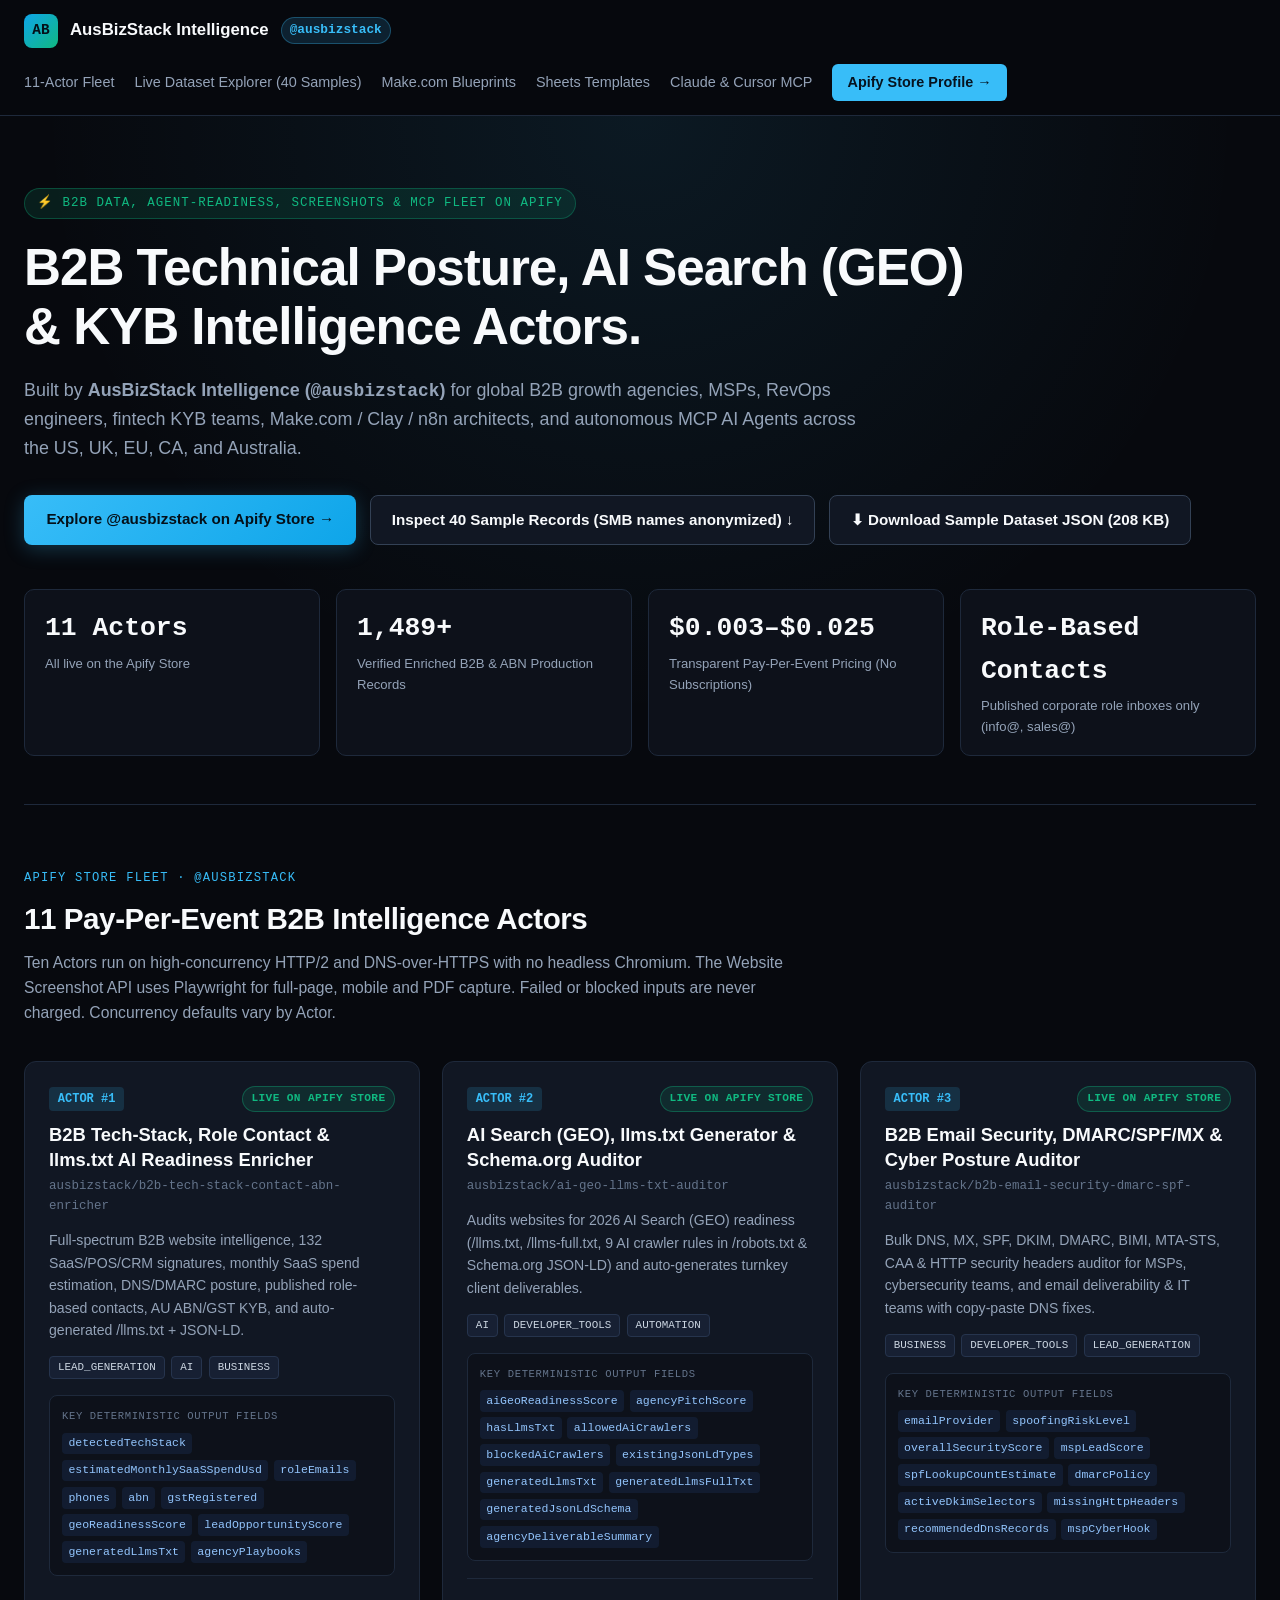
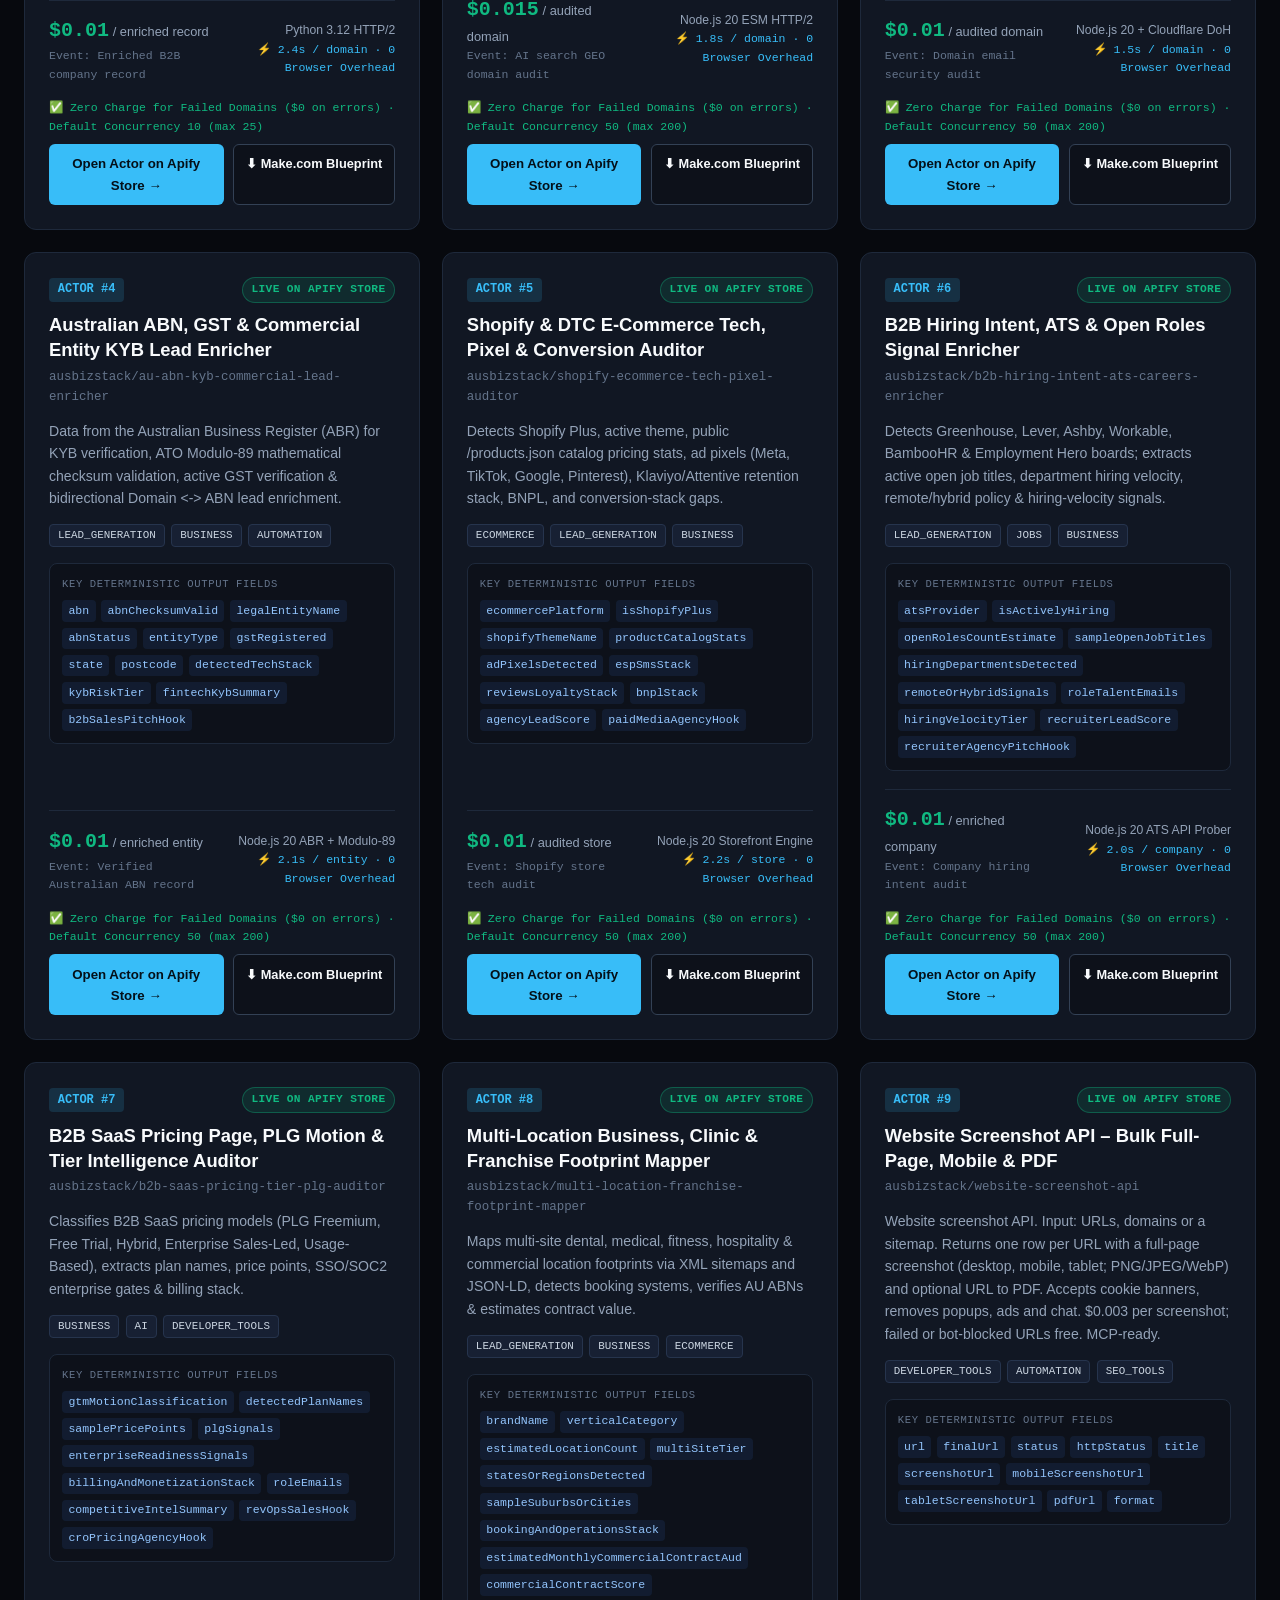
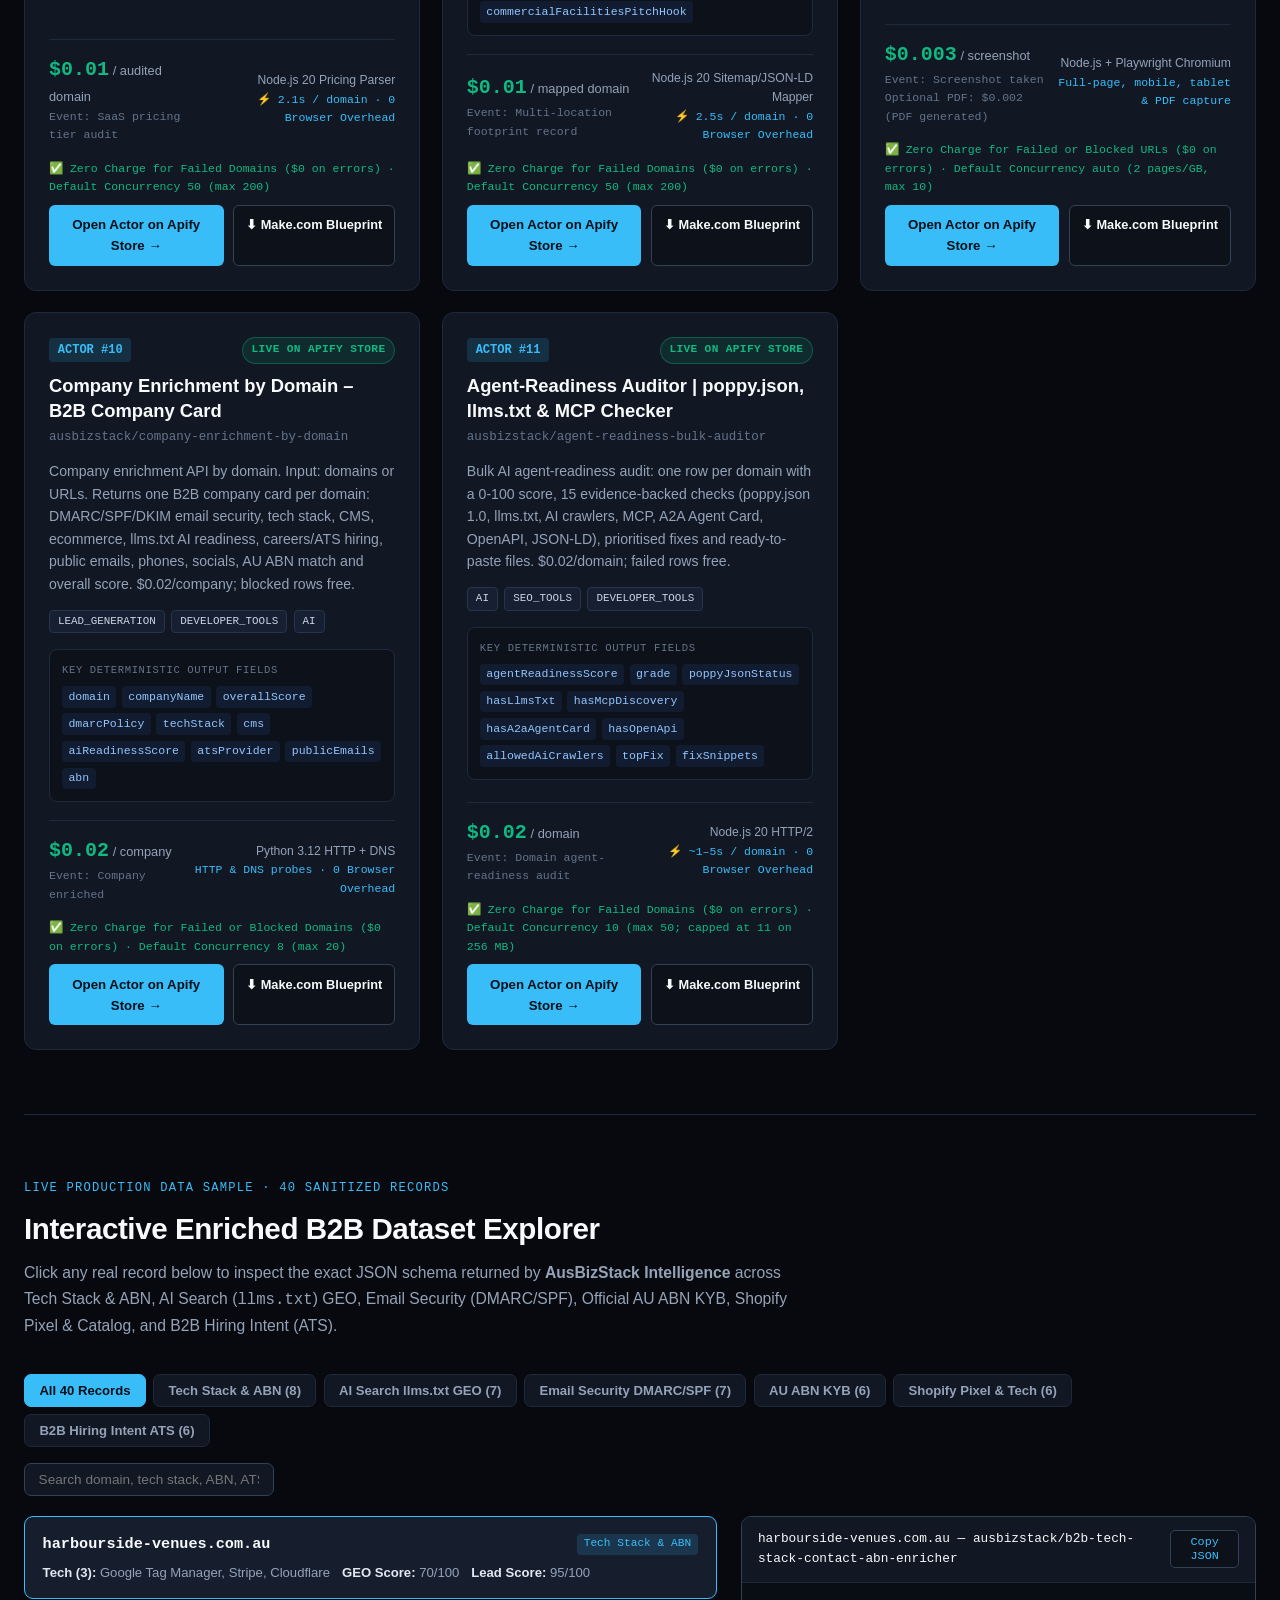
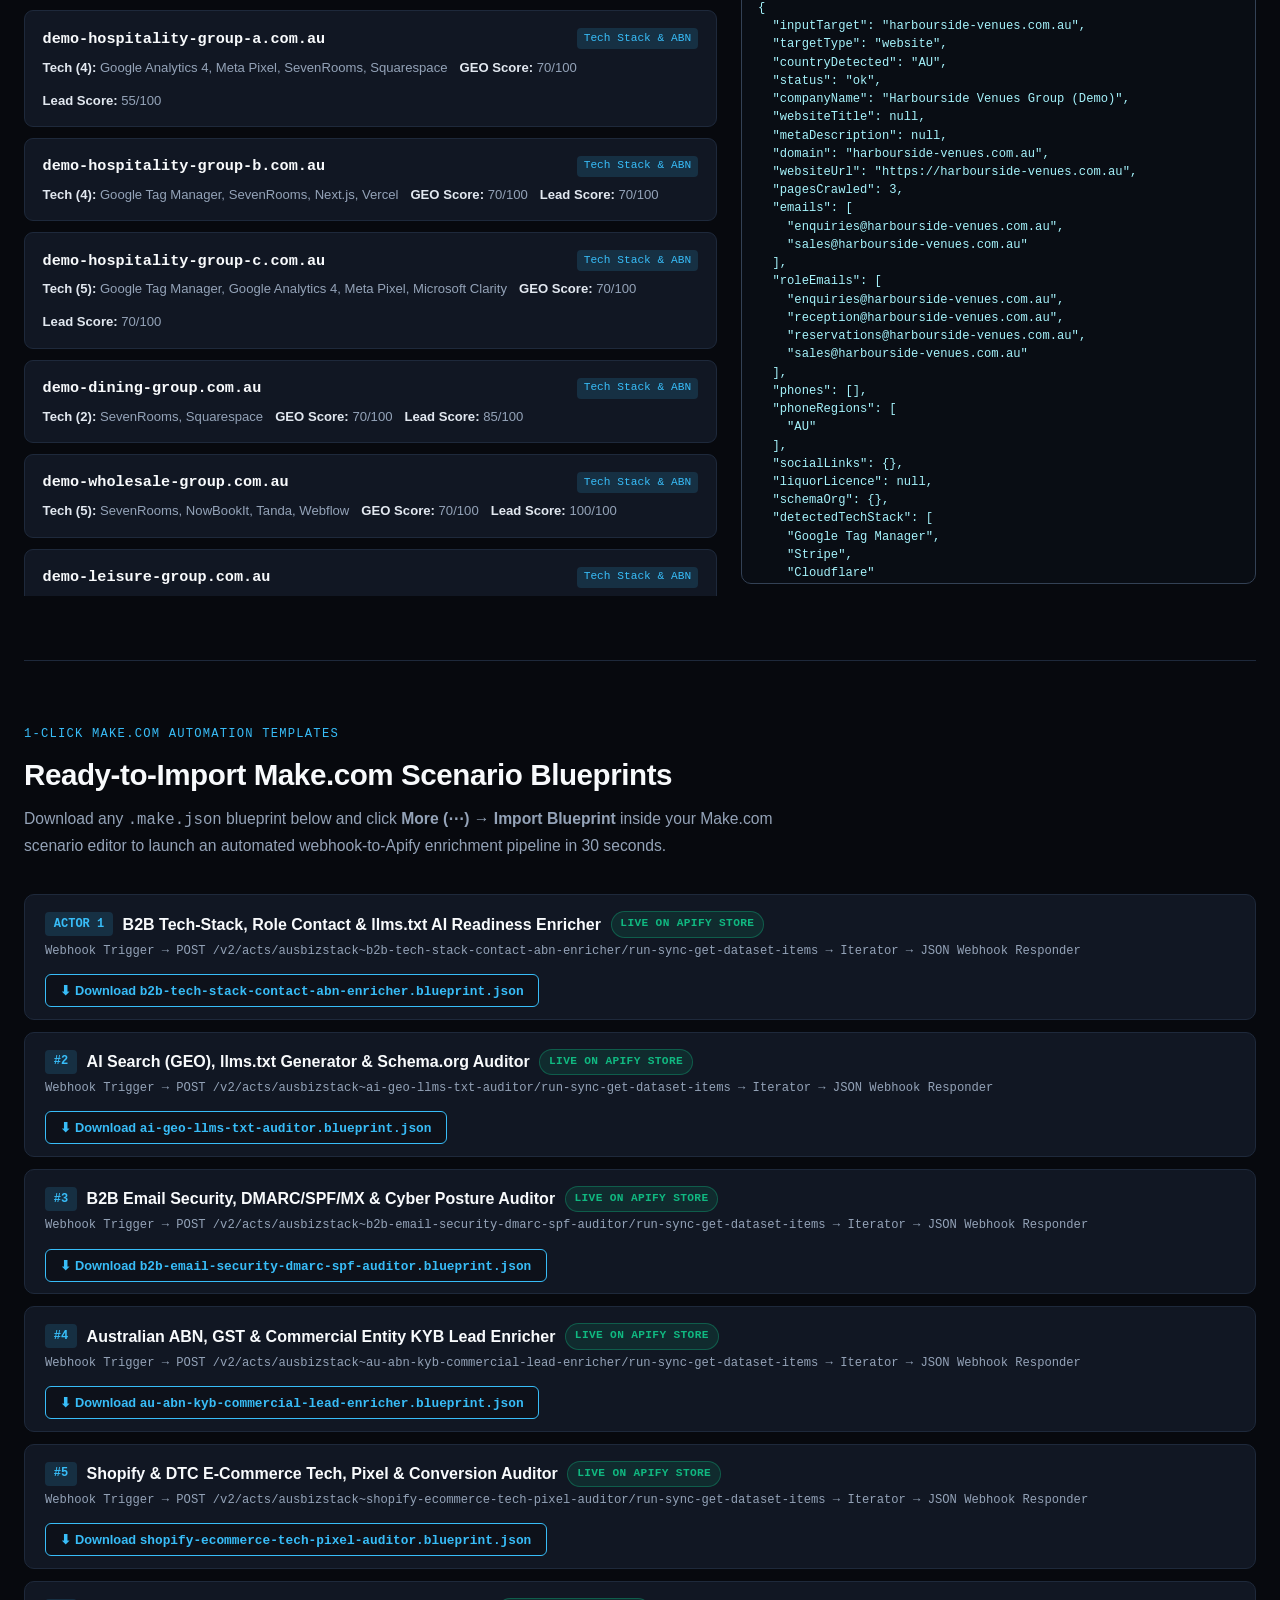
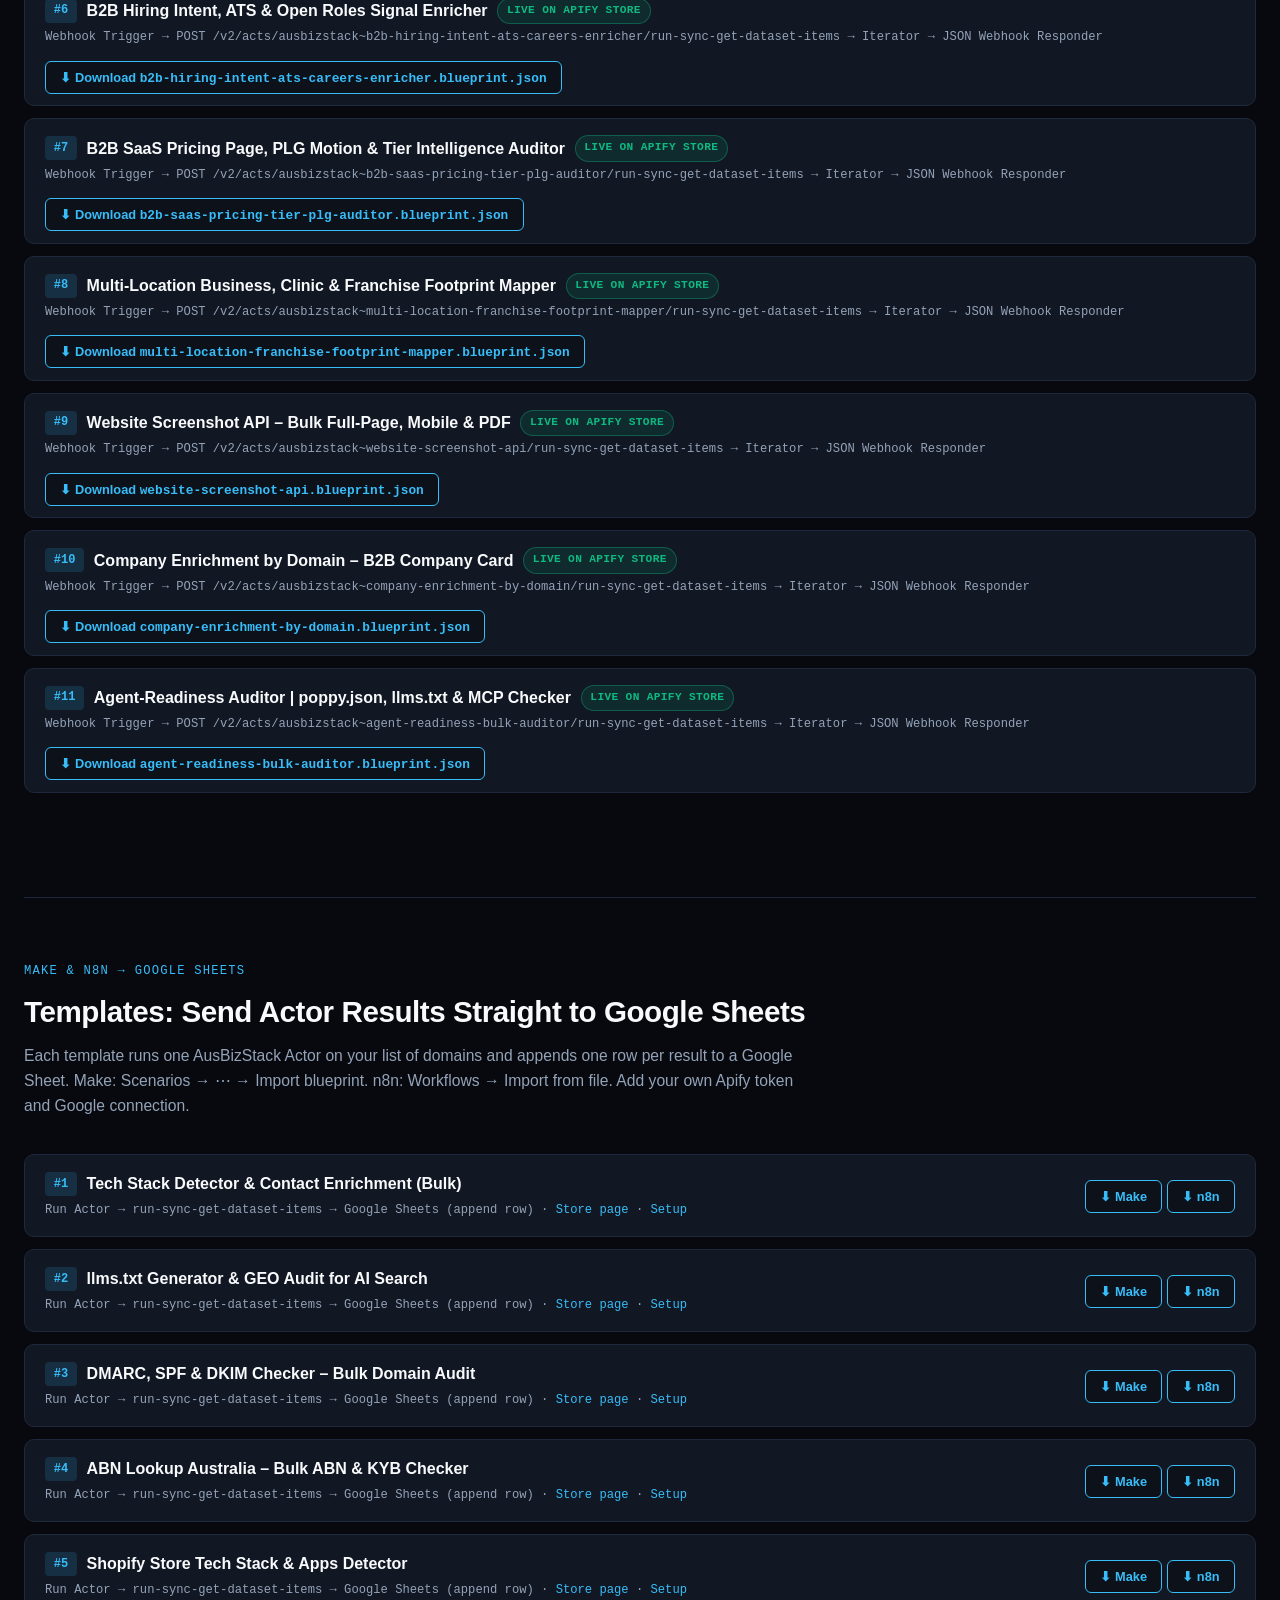
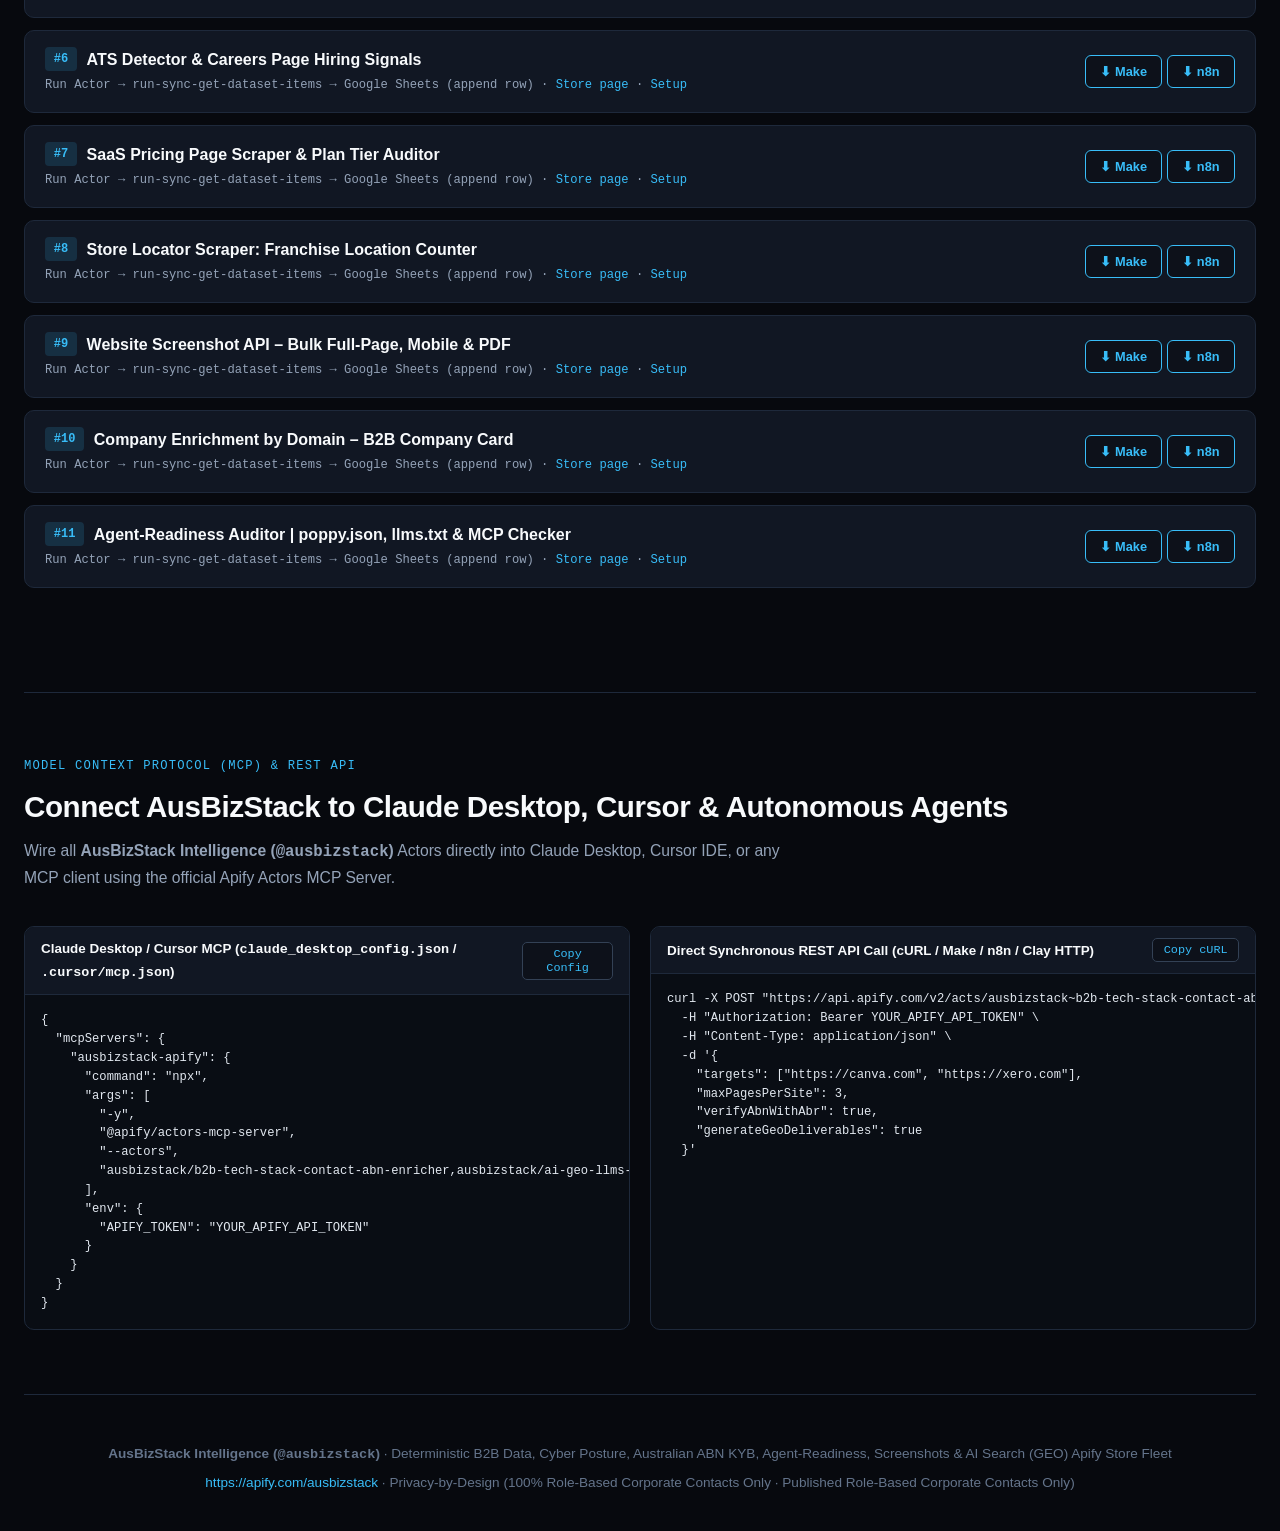
==== commit a66980fc: "Add Actors #9-#11 to the showcase fleet" ====
--- a/index.html
+++ b/index.html
@@ -3,8 +3,8 @@
 <head>
   <meta charset="UTF-8" />
   <meta name="viewport" content="width=device-width, initial-scale=1.0" />
-  <title>AusBizStack Intelligence (@ausbizstack) — Deterministic B2B Data, KYB & MCP Actor Fleet</title>
-  <meta name="description" content="AusBizStack Intelligence (@ausbizstack) builds deterministic HTTP/2 B2B Tech-Stack, AI Search (GEO / llms.txt), DNS/DMARC Cyber Posture, Australian ABN KYB, Shopify Pixel & ATS Hiring Intent Actors on Apify Store." />
+  <title>AusBizStack Intelligence (@ausbizstack) — Deterministic B2B Data, KYB, Agent-Readiness &amp; MCP Actor Fleet</title>
+  <meta name="description" content="AusBizStack Intelligence (@ausbizstack) builds 11 pay-per-event Apify Actors: B2B tech-stack, AI Search (GEO / llms.txt), DNS/DMARC, Australian ABN KYB, Shopify pixels, ATS hiring signals, website screenshots, company enrichment and agent-readiness (poppy.json, MCP, A2A)." />
   <style>
     :root {
       --bg: #07090e;
@@ -626,7 +626,7 @@
         <span class="brand-handle">@ausbizstack</span>
       </a>
       <nav class="nav-links">
-        <a href="#fleet">8-Actor Fleet</a>
+        <a href="#fleet">11-Actor Fleet</a>
         <a href="#explorer">Live Dataset Explorer (40 Samples)</a>
         <a href="#make-blueprints">Make.com Blueprints</a>
         <a href="#templates">Sheets Templates</a>
@@ -638,7 +638,7 @@
 
   <main class="container">
     <section class="hero">
-      <div class="hero-eyebrow">⚡ Deterministic HTTP/2 B2B Data &amp; MCP Fleet · Zero Headless Browser Overhead</div>
+      <div class="hero-eyebrow">⚡ B2B Data, Agent-Readiness, Screenshots &amp; MCP Fleet on Apify</div>
       <h1>B2B Technical Posture, AI Search (GEO) &amp; KYB Intelligence Actors.</h1>
       <p class="lead">
         Built by <strong>AusBizStack Intelligence (<code>@ausbizstack</code>)</strong> for global B2B growth agencies, MSPs, RevOps engineers, fintech KYB teams, Make.com / Clay / n8n architects, and autonomous MCP AI Agents across the US, UK, EU, CA, and Australia.
@@ -650,15 +650,15 @@
       </div>
       <div class="stats-grid">
         <div class="stat-box">
-          <div class="stat-num">8 Actors</div>
-          <div class="stat-label">6 Live on Apify Store + 2 Rolling Out</div>
+          <div class="stat-num">11 Actors</div>
+          <div class="stat-label">All live on the Apify Store</div>
         </div>
         <div class="stat-box">
           <div class="stat-num">1,489+</div>
           <div class="stat-label">Verified Enriched B2B &amp; ABN Production Records</div>
         </div>
         <div class="stat-box">
-          <div class="stat-num">$0.01–$0.015</div>
+          <div class="stat-num">$0.003–$0.025</div>
           <div class="stat-label">Transparent Pay-Per-Event Pricing (No Subscriptions)</div>
         </div>
         <div class="stat-box">
@@ -671,9 +671,9 @@
     <section id="fleet">
       <div class="section-header">
         <div class="section-eyebrow">APIFY STORE FLEET · @AUSBIZSTACK</div>
-        <h2 class="section-title">8 Flagship Pay-Per-Event B2B Intelligence Actors</h2>
+        <h2 class="section-title">11 Pay-Per-Event B2B Intelligence Actors</h2>
         <p class="section-desc">
-          Every Actor runs on high-concurrency HTTP/2 and DNS-over-HTTPS with zero headless Chromium overhead—returning scored buyer-intent signals, and client-ready technical deliverables. Default concurrency 50 (max 200); failed domains are never charged.
+          Ten Actors run on high-concurrency HTTP/2 and DNS-over-HTTPS with no headless Chromium. The Website Screenshot API uses Playwright for full-page, mobile and PDF capture. Failed or blocked inputs are never charged. Concurrency defaults vary by Actor.
         </p>
       </div>
       <div class="actors-grid">
@@ -974,6 +974,119 @@
       </div>
     </article>
     
+    <article class="actor-card">
+      <div class="actor-card-top">
+        <div class="actor-meta-row">
+          <span class="actor-num">ACTOR #9</span>
+          <span class="status-badge badge-live">LIVE ON APIFY STORE</span>
+        </div>
+        <h3 class="actor-title">
+          <a href="https://apify.com/ausbizstack/website-screenshot-api" target="_blank" rel="noopener noreferrer">Website Screenshot API – Bulk Full-Page, Mobile &amp; PDF</a>
+        </h3>
+        <div class="actor-slug"><code>ausbizstack/website-screenshot-api</code></div>
+        <p class="actor-desc">Website screenshot API. Input: URLs, domains or a sitemap. Returns one row per URL with a full-page screenshot (desktop, mobile, tablet; PNG/JPEG/WebP) and optional URL to PDF. Accepts cookie banners, removes popups, ads and chat. $0.003 per screenshot; failed or bot-blocked URLs free. MCP-ready.</p>
+        <div class="cat-row"><span class="cat-pill">DEVELOPER_TOOLS</span><span class="cat-pill">AUTOMATION</span><span class="cat-pill">SEO_TOOLS</span></div>
+        <div class="fields-block">
+          <div class="fields-label">KEY DETERMINISTIC OUTPUT FIELDS</div>
+          <div class="fields-list"><code>url</code><code>finalUrl</code><code>status</code><code>httpStatus</code><code>title</code><code>screenshotUrl</code><code>mobileScreenshotUrl</code><code>tabletScreenshotUrl</code><code>pdfUrl</code><code>format</code></div>
+        </div>
+      </div>
+      <div class="actor-card-bottom">
+        <div class="pricing-strip">
+          <div>
+            <span class="price-val">$0.003</span>
+            <span class="price-unit">/ screenshot</span>
+            <div class="event-tag">Event: <code>Screenshot taken</code></div>
+            <div class="event-tag">Optional PDF: $0.002 (<code>PDF generated</code>)</div>
+          </div>
+          <div class="perf-meta">
+            <div>Node.js + Playwright Chromium</div>
+            <div class="speed-tag">Full-page, mobile, tablet &amp; PDF capture</div>
+          </div>
+        </div>
+        <div class="event-tag" style="margin:8px 0;color:#10b981">✅ Zero Charge for Failed or Blocked URLs ($0 on errors) · Default Concurrency auto (2 pages/GB, max 10)</div>
+        <div class="card-actions">
+          <a href="https://apify.com/ausbizstack/website-screenshot-api" target="_blank" rel="noopener noreferrer" class="btn-primary">Open Actor on Apify Store →</a>
+          <a href="templates/make/website-screenshot-api.blueprint.json" download class="btn-secondary" title="Download Make.com Automation Blueprint JSON">⬇ Make.com Blueprint</a>
+        </div>
+      </div>
+    </article>
+    
+    <article class="actor-card">
+      <div class="actor-card-top">
+        <div class="actor-meta-row">
+          <span class="actor-num">ACTOR #10</span>
+          <span class="status-badge badge-live">LIVE ON APIFY STORE</span>
+        </div>
+        <h3 class="actor-title">
+          <a href="https://apify.com/ausbizstack/company-enrichment-by-domain" target="_blank" rel="noopener noreferrer">Company Enrichment by Domain – B2B Company Card</a>
+        </h3>
+        <div class="actor-slug"><code>ausbizstack/company-enrichment-by-domain</code></div>
+        <p class="actor-desc">Company enrichment API by domain. Input: domains or URLs. Returns one B2B company card per domain: DMARC/SPF/DKIM email security, tech stack, CMS, ecommerce, llms.txt AI readiness, careers/ATS hiring, public emails, phones, socials, AU ABN match and overall score. $0.02/company; blocked rows free.</p>
+        <div class="cat-row"><span class="cat-pill">LEAD_GENERATION</span><span class="cat-pill">DEVELOPER_TOOLS</span><span class="cat-pill">AI</span></div>
+        <div class="fields-block">
+          <div class="fields-label">KEY DETERMINISTIC OUTPUT FIELDS</div>
+          <div class="fields-list"><code>domain</code><code>companyName</code><code>overallScore</code><code>dmarcPolicy</code><code>techStack</code><code>cms</code><code>aiReadinessScore</code><code>atsProvider</code><code>publicEmails</code><code>abn</code></div>
+        </div>
+      </div>
+      <div class="actor-card-bottom">
+        <div class="pricing-strip">
+          <div>
+            <span class="price-val">$0.02</span>
+            <span class="price-unit">/ company</span>
+            <div class="event-tag">Event: <code>Company enriched</code></div>
+          </div>
+          <div class="perf-meta">
+            <div>Python 3.12 HTTP + DNS</div>
+            <div class="speed-tag">HTTP &amp; DNS probes · 0 Browser Overhead</div>
+          </div>
+        </div>
+        <div class="event-tag" style="margin:8px 0;color:#10b981">✅ Zero Charge for Failed or Blocked Domains ($0 on errors) · Default Concurrency 8 (max 20)</div>
+        <div class="card-actions">
+          <a href="https://apify.com/ausbizstack/company-enrichment-by-domain" target="_blank" rel="noopener noreferrer" class="btn-primary">Open Actor on Apify Store →</a>
+          <a href="templates/make/company-enrichment-by-domain.blueprint.json" download class="btn-secondary" title="Download Make.com Automation Blueprint JSON">⬇ Make.com Blueprint</a>
+        </div>
+      </div>
+    </article>
+    
+    <article class="actor-card">
+      <div class="actor-card-top">
+        <div class="actor-meta-row">
+          <span class="actor-num">ACTOR #11</span>
+          <span class="status-badge badge-live">LIVE ON APIFY STORE</span>
+        </div>
+        <h3 class="actor-title">
+          <a href="https://apify.com/ausbizstack/agent-readiness-bulk-auditor" target="_blank" rel="noopener noreferrer">Agent-Readiness Auditor | poppy.json, llms.txt &amp; MCP Checker</a>
+        </h3>
+        <div class="actor-slug"><code>ausbizstack/agent-readiness-bulk-auditor</code></div>
+        <p class="actor-desc">Bulk AI agent-readiness audit: one row per domain with a 0-100 score, 15 evidence-backed checks (poppy.json 1.0, llms.txt, AI crawlers, MCP, A2A Agent Card, OpenAPI, JSON-LD), prioritised fixes and ready-to-paste files. $0.02/domain; failed rows free.</p>
+        <div class="cat-row"><span class="cat-pill">AI</span><span class="cat-pill">SEO_TOOLS</span><span class="cat-pill">DEVELOPER_TOOLS</span></div>
+        <div class="fields-block">
+          <div class="fields-label">KEY DETERMINISTIC OUTPUT FIELDS</div>
+          <div class="fields-list"><code>agentReadinessScore</code><code>grade</code><code>poppyJsonStatus</code><code>hasLlmsTxt</code><code>hasMcpDiscovery</code><code>hasA2aAgentCard</code><code>hasOpenApi</code><code>allowedAiCrawlers</code><code>topFix</code><code>fixSnippets</code></div>
+        </div>
+      </div>
+      <div class="actor-card-bottom">
+        <div class="pricing-strip">
+          <div>
+            <span class="price-val">$0.02</span>
+            <span class="price-unit">/ domain</span>
+            <div class="event-tag">Event: <code>Domain agent-readiness audit</code></div>
+          </div>
+          <div class="perf-meta">
+            <div>Node.js 20 HTTP/2</div>
+            <div class="speed-tag">⚡ ~1–5s / domain · 0 Browser Overhead</div>
+          </div>
+        </div>
+        <div class="event-tag" style="margin:8px 0;color:#10b981">✅ Zero Charge for Failed Domains ($0 on errors) · Default Concurrency 10 (max 50; capped at 11 on 256 MB)</div>
+        <div class="card-actions">
+          <a href="https://apify.com/ausbizstack/agent-readiness-bulk-auditor" target="_blank" rel="noopener noreferrer" class="btn-primary">Open Actor on Apify Store →</a>
+          <a href="templates/make/agent-readiness-bulk-auditor.blueprint.json" download class="btn-secondary" title="Download Make.com Automation Blueprint JSON">⬇ Make.com Blueprint</a>
+        </div>
+      </div>
+    </article>
+    
+
       </div>
     </section>
 
@@ -1135,6 +1248,49 @@
       </div>
     </div>
     
+    <div class="bp-card">
+      <div class="bp-info">
+        <div class="bp-title-row">
+          <span class="actor-num">#9</span>
+          <strong>Website Screenshot API – Bulk Full-Page, Mobile &amp; PDF</strong>
+          <span class="status-badge badge-live">LIVE ON APIFY STORE</span>
+        </div>
+        <div class="bp-sub">Webhook Trigger → <code>POST /v2/acts/ausbizstack~website-screenshot-api/run-sync-get-dataset-items</code> → Iterator → JSON Webhook Responder</div>
+      </div>
+      <div class="bp-actions">
+        <a href="templates/make/website-screenshot-api.blueprint.json" download class="btn-download">⬇ Download <code>website-screenshot-api.blueprint.json</code></a>
+      </div>
+    </div>
+    
+    <div class="bp-card">
+      <div class="bp-info">
+        <div class="bp-title-row">
+          <span class="actor-num">#10</span>
+          <strong>Company Enrichment by Domain – B2B Company Card</strong>
+          <span class="status-badge badge-live">LIVE ON APIFY STORE</span>
+        </div>
+        <div class="bp-sub">Webhook Trigger → <code>POST /v2/acts/ausbizstack~company-enrichment-by-domain/run-sync-get-dataset-items</code> → Iterator → JSON Webhook Responder</div>
+      </div>
+      <div class="bp-actions">
+        <a href="templates/make/company-enrichment-by-domain.blueprint.json" download class="btn-download">⬇ Download <code>company-enrichment-by-domain.blueprint.json</code></a>
+      </div>
+    </div>
+    
+    <div class="bp-card">
+      <div class="bp-info">
+        <div class="bp-title-row">
+          <span class="actor-num">#11</span>
+          <strong>Agent-Readiness Auditor | poppy.json, llms.txt &amp; MCP Checker</strong>
+          <span class="status-badge badge-live">LIVE ON APIFY STORE</span>
+        </div>
+        <div class="bp-sub">Webhook Trigger → <code>POST /v2/acts/ausbizstack~agent-readiness-bulk-auditor/run-sync-get-dataset-items</code> → Iterator → JSON Webhook Responder</div>
+      </div>
+      <div class="bp-actions">
+        <a href="templates/make/agent-readiness-bulk-auditor.blueprint.json" download class="btn-download">⬇ Download <code>agent-readiness-bulk-auditor.blueprint.json</code></a>
+      </div>
+    </div>
+    
+
       </div>
     </section>
 
@@ -1258,6 +1414,49 @@
         <a href="templates/n8n/multi-location-franchise-footprint-mapper.workflow.json" download class="btn-download">⬇ n8n</a>
       </div>
     </div>
+
+    <div class="bp-card">
+      <div class="bp-info">
+        <div class="bp-title-row">
+          <span class="actor-num">#9</span>
+          <strong>Website Screenshot API – Bulk Full-Page, Mobile &amp; PDF</strong>
+        </div>
+        <div class="bp-sub">Run Actor → <code>run-sync-get-dataset-items</code> → Google Sheets (append row) · <a href="https://apify.com/ausbizstack/website-screenshot-api">Store page</a> · <a href="templates/website-screenshot-api/README.md">Setup</a></div>
+      </div>
+      <div class="bp-actions">
+        <a href="templates/make/website-screenshot-api.blueprint.json" download class="btn-download">⬇ Make</a>
+        <a href="templates/n8n/website-screenshot-api.workflow.json" download class="btn-download">⬇ n8n</a>
+      </div>
+    </div>
+
+    <div class="bp-card">
+      <div class="bp-info">
+        <div class="bp-title-row">
+          <span class="actor-num">#10</span>
+          <strong>Company Enrichment by Domain – B2B Company Card</strong>
+        </div>
+        <div class="bp-sub">Run Actor → <code>run-sync-get-dataset-items</code> → Google Sheets (append row) · <a href="https://apify.com/ausbizstack/company-enrichment-by-domain">Store page</a> · <a href="templates/company-enrichment-by-domain/README.md">Setup</a></div>
+      </div>
+      <div class="bp-actions">
+        <a href="templates/make/company-enrichment-by-domain.blueprint.json" download class="btn-download">⬇ Make</a>
+        <a href="templates/n8n/company-enrichment-by-domain.workflow.json" download class="btn-download">⬇ n8n</a>
+      </div>
+    </div>
+
+    <div class="bp-card">
+      <div class="bp-info">
+        <div class="bp-title-row">
+          <span class="actor-num">#11</span>
+          <strong>Agent-Readiness Auditor | poppy.json, llms.txt &amp; MCP Checker</strong>
+        </div>
+        <div class="bp-sub">Run Actor → <code>run-sync-get-dataset-items</code> → Google Sheets (append row) · <a href="https://apify.com/ausbizstack/agent-readiness-bulk-auditor">Store page</a> · <a href="templates/agent-readiness-bulk-auditor/README.md">Setup</a></div>
+      </div>
+      <div class="bp-actions">
+        <a href="templates/make/agent-readiness-bulk-auditor.blueprint.json" download class="btn-download">⬇ Make</a>
+        <a href="templates/n8n/agent-readiness-bulk-auditor.workflow.json" download class="btn-download">⬇ n8n</a>
+      </div>
+    </div>
+
       </div>
     </section>
 
@@ -1284,7 +1483,7 @@
         "-y",
         "@apify/actors-mcp-server",
         "--actors",
-        "ausbizstack/b2b-tech-stack-contact-abn-enricher,ausbizstack/ai-geo-llms-txt-auditor,ausbizstack/b2b-email-security-dmarc-spf-auditor,ausbizstack/au-abn-kyb-commercial-lead-enricher,ausbizstack/shopify-ecommerce-tech-pixel-auditor"
+        "ausbizstack/b2b-tech-stack-contact-abn-enricher,ausbizstack/ai-geo-llms-txt-auditor,ausbizstack/b2b-email-security-dmarc-spf-auditor,ausbizstack/au-abn-kyb-commercial-lead-enricher,ausbizstack/shopify-ecommerce-tech-pixel-auditor,ausbizstack/b2b-hiring-intent-ats-careers-enricher,ausbizstack/b2b-saas-pricing-tier-plg-auditor,ausbizstack/multi-location-franchise-footprint-mapper,ausbizstack/website-screenshot-api,ausbizstack/company-enrichment-by-domain,ausbizstack/agent-readiness-bulk-auditor"
       ],
       "env": {
         "APIFY_TOKEN": "YOUR_APIFY_API_TOKEN"
@@ -1315,9 +1514,9 @@
 
   <footer>
     <div class="container">
-      <p><strong>AusBizStack Intelligence (<code>@ausbizstack</code>)</strong> · Deterministic B2B Data, Cyber Posture, Australian ABN KYB &amp; AI Search (GEO) Apify Store Fleet</p>
+      <p><strong>AusBizStack Intelligence (<code>@ausbizstack</code>)</strong> · Deterministic B2B Data, Cyber Posture, Australian ABN KYB, Agent-Readiness, Screenshots &amp; AI Search (GEO) Apify Store Fleet</p>
       <p style="margin-top:0.4rem;">
-        <a href="https://apify.com/ausbizstack/multi-location-franchise-footprint-mapper" target="_blank" rel="noopener noreferrer">https://apify.com/ausbizstack</a> · Privacy-by-Design (100% Role-Based Corporate Contacts Only · Published Role-Based Corporate Contacts Only)
+        <a href="https://apify.com/ausbizstack" target="_blank" rel="noopener noreferrer">https://apify.com/ausbizstack</a> · Privacy-by-Design (100% Role-Based Corporate Contacts Only · Published Role-Based Corporate Contacts Only)
       </p>
     </div>
   </footer>
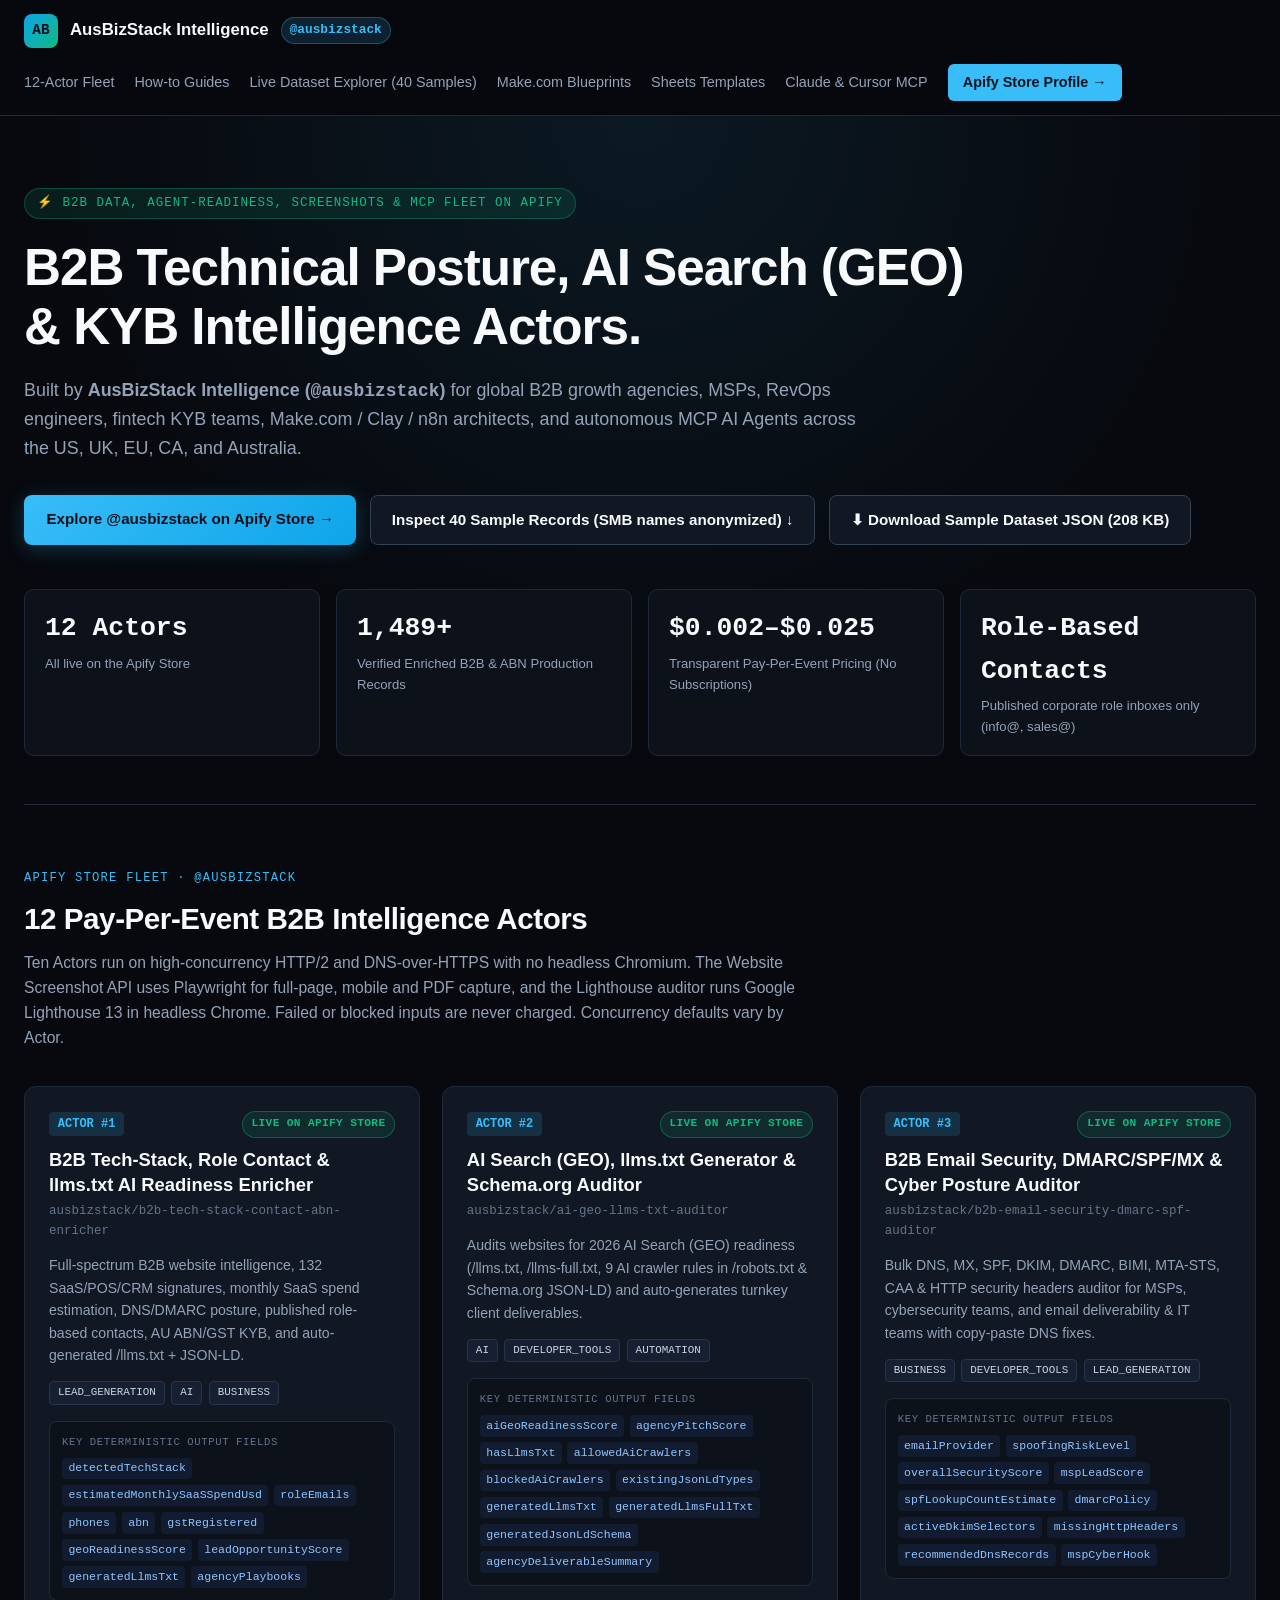
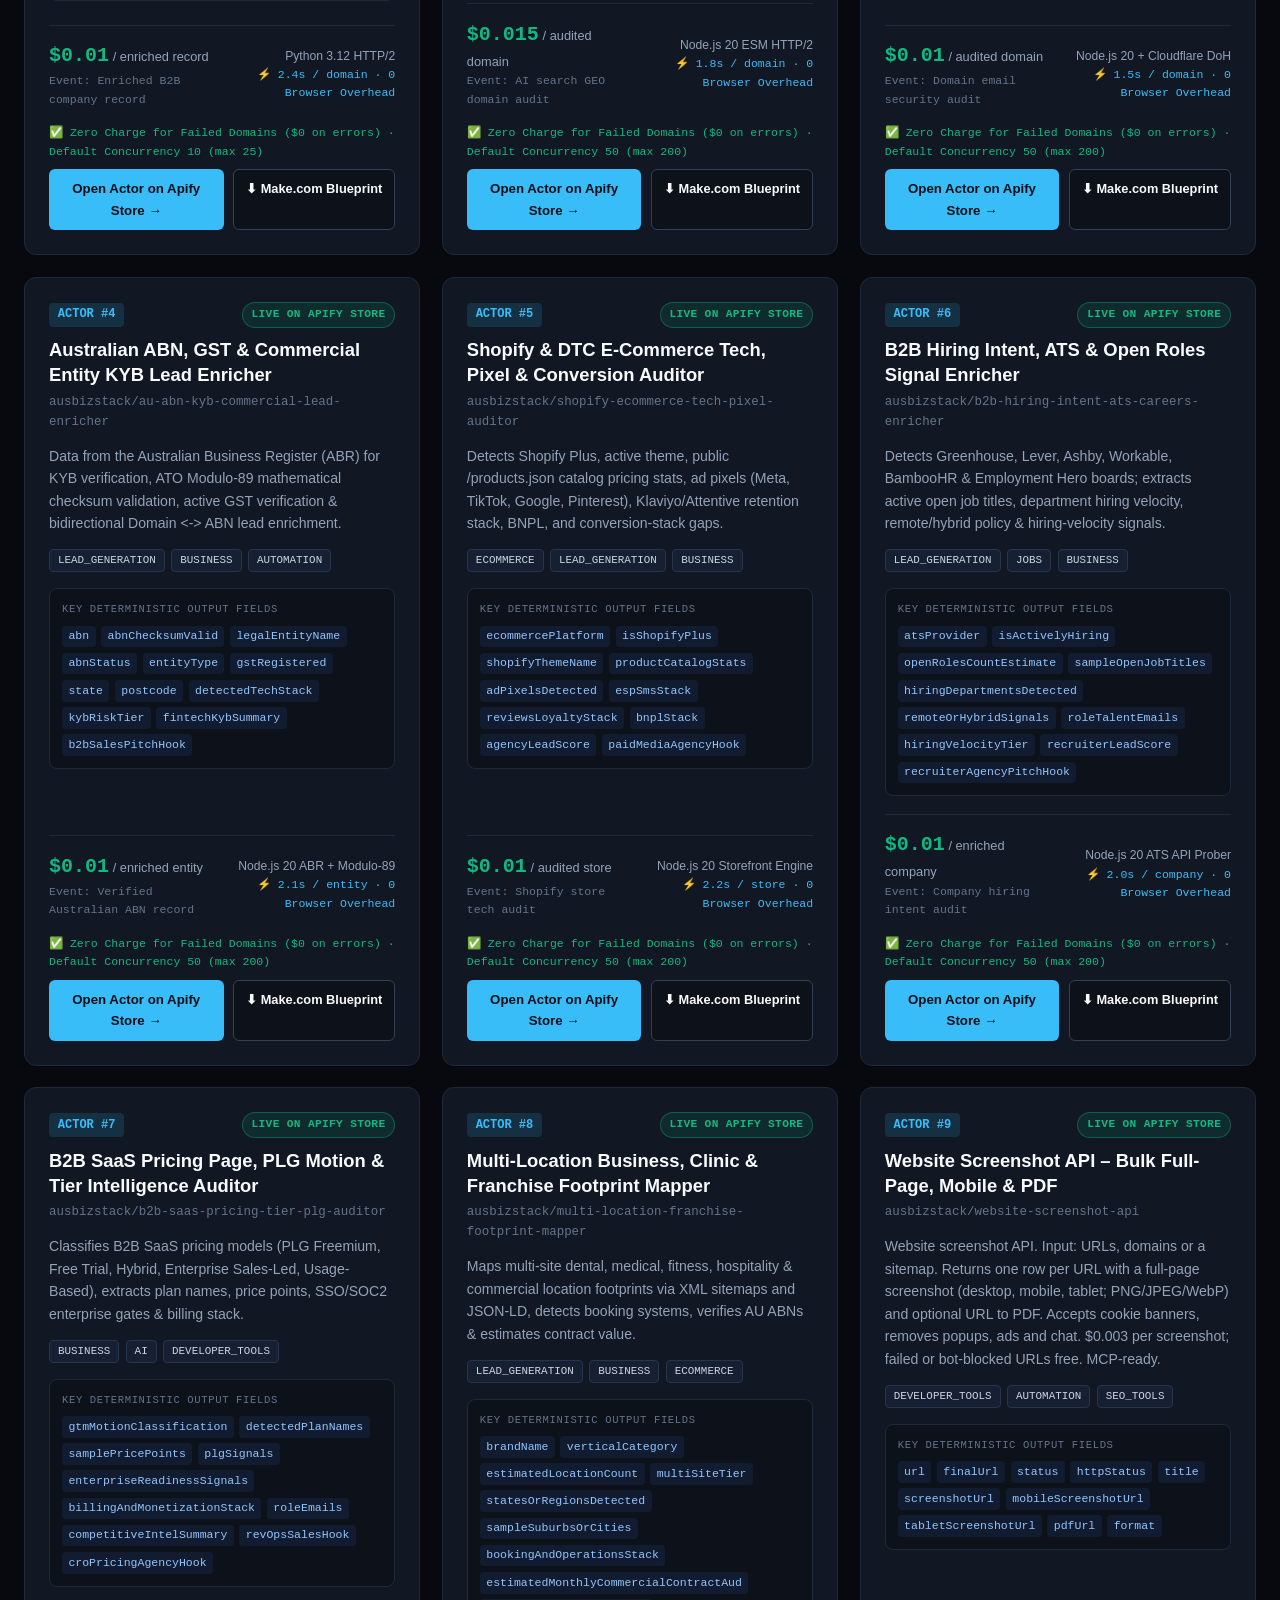
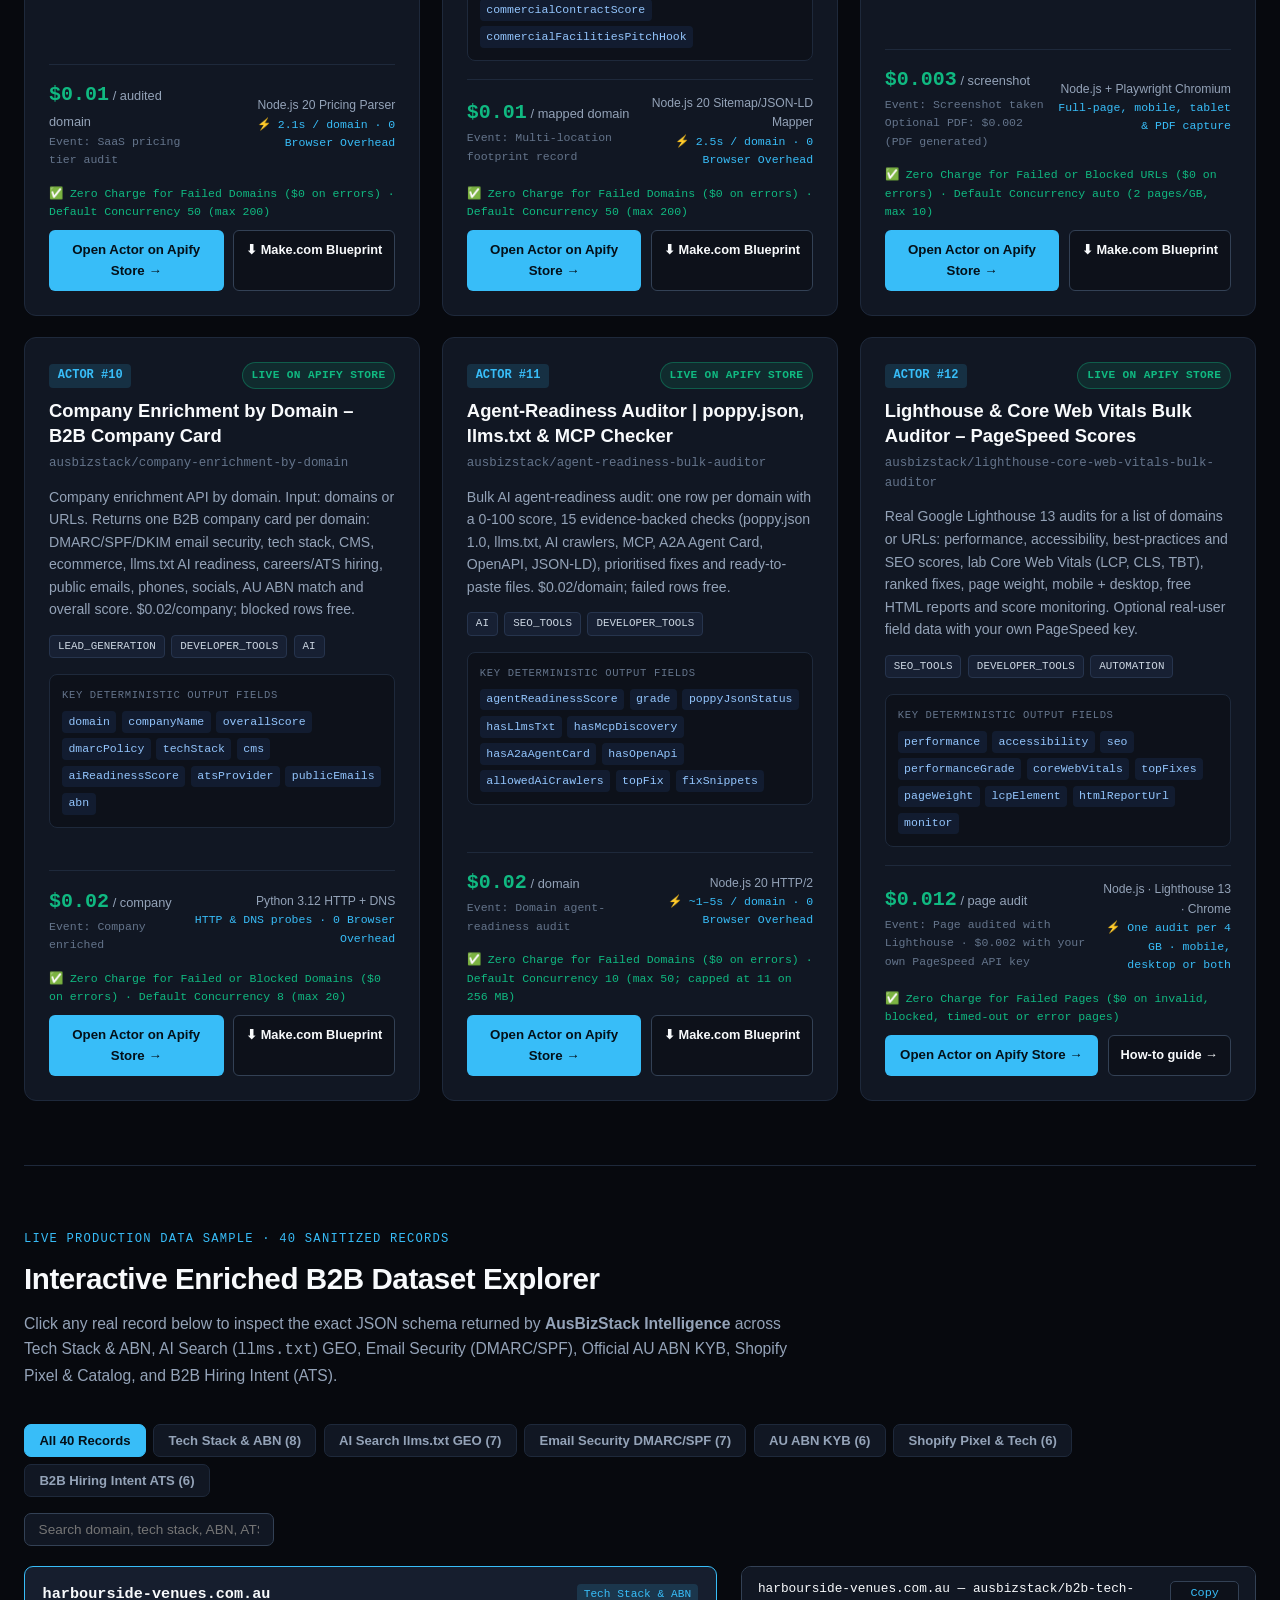
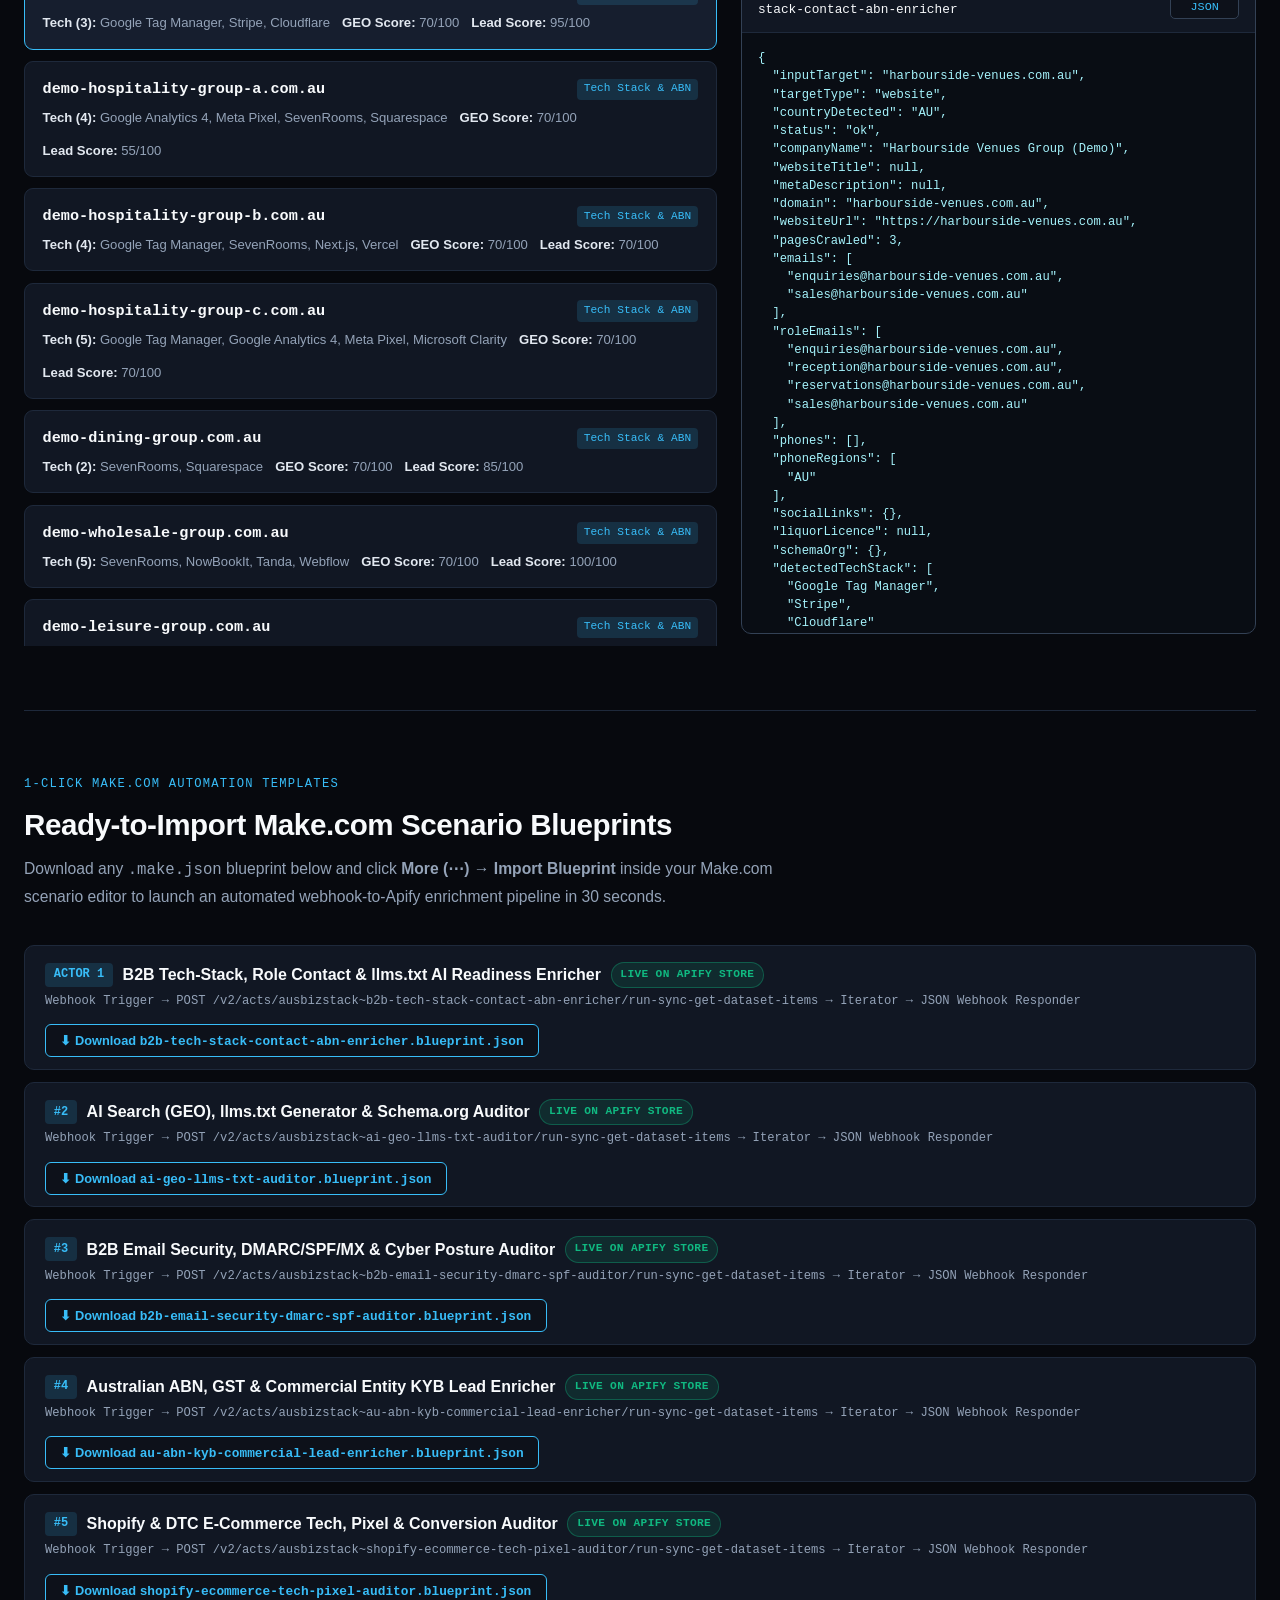
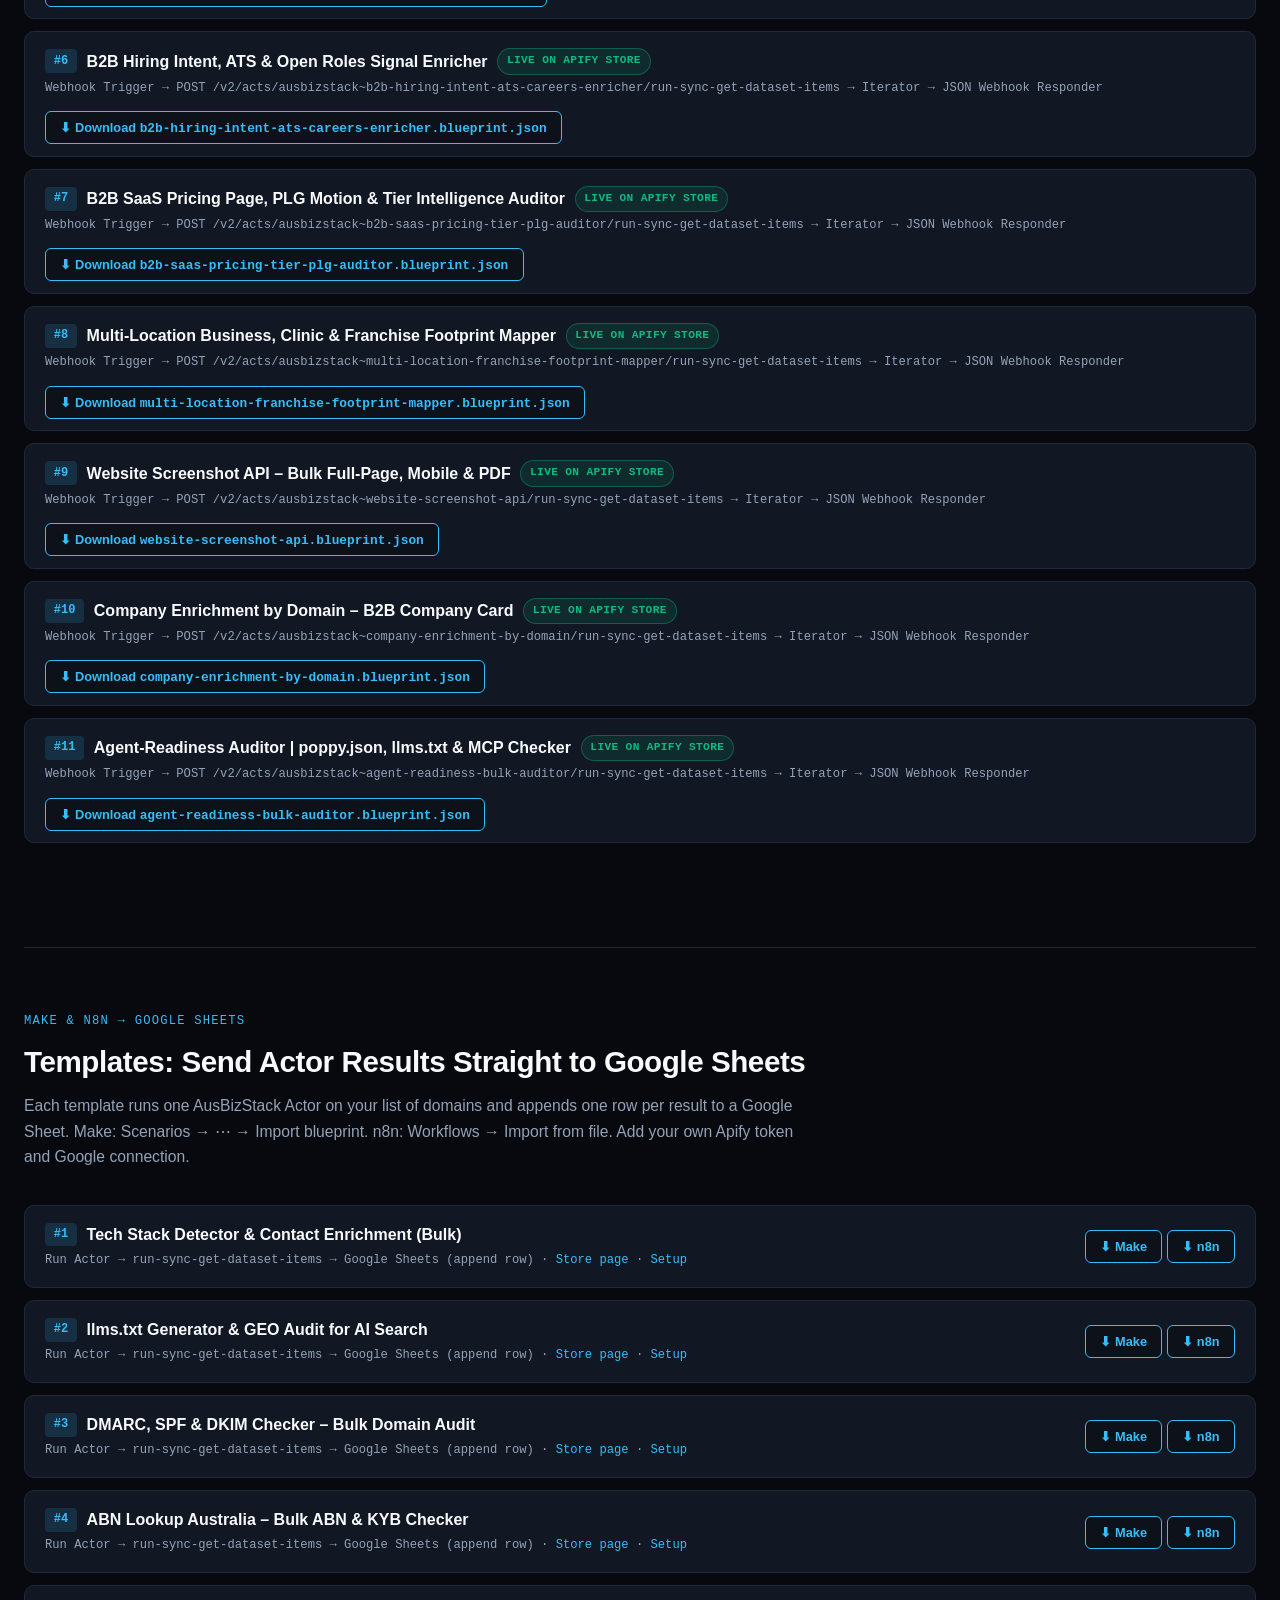
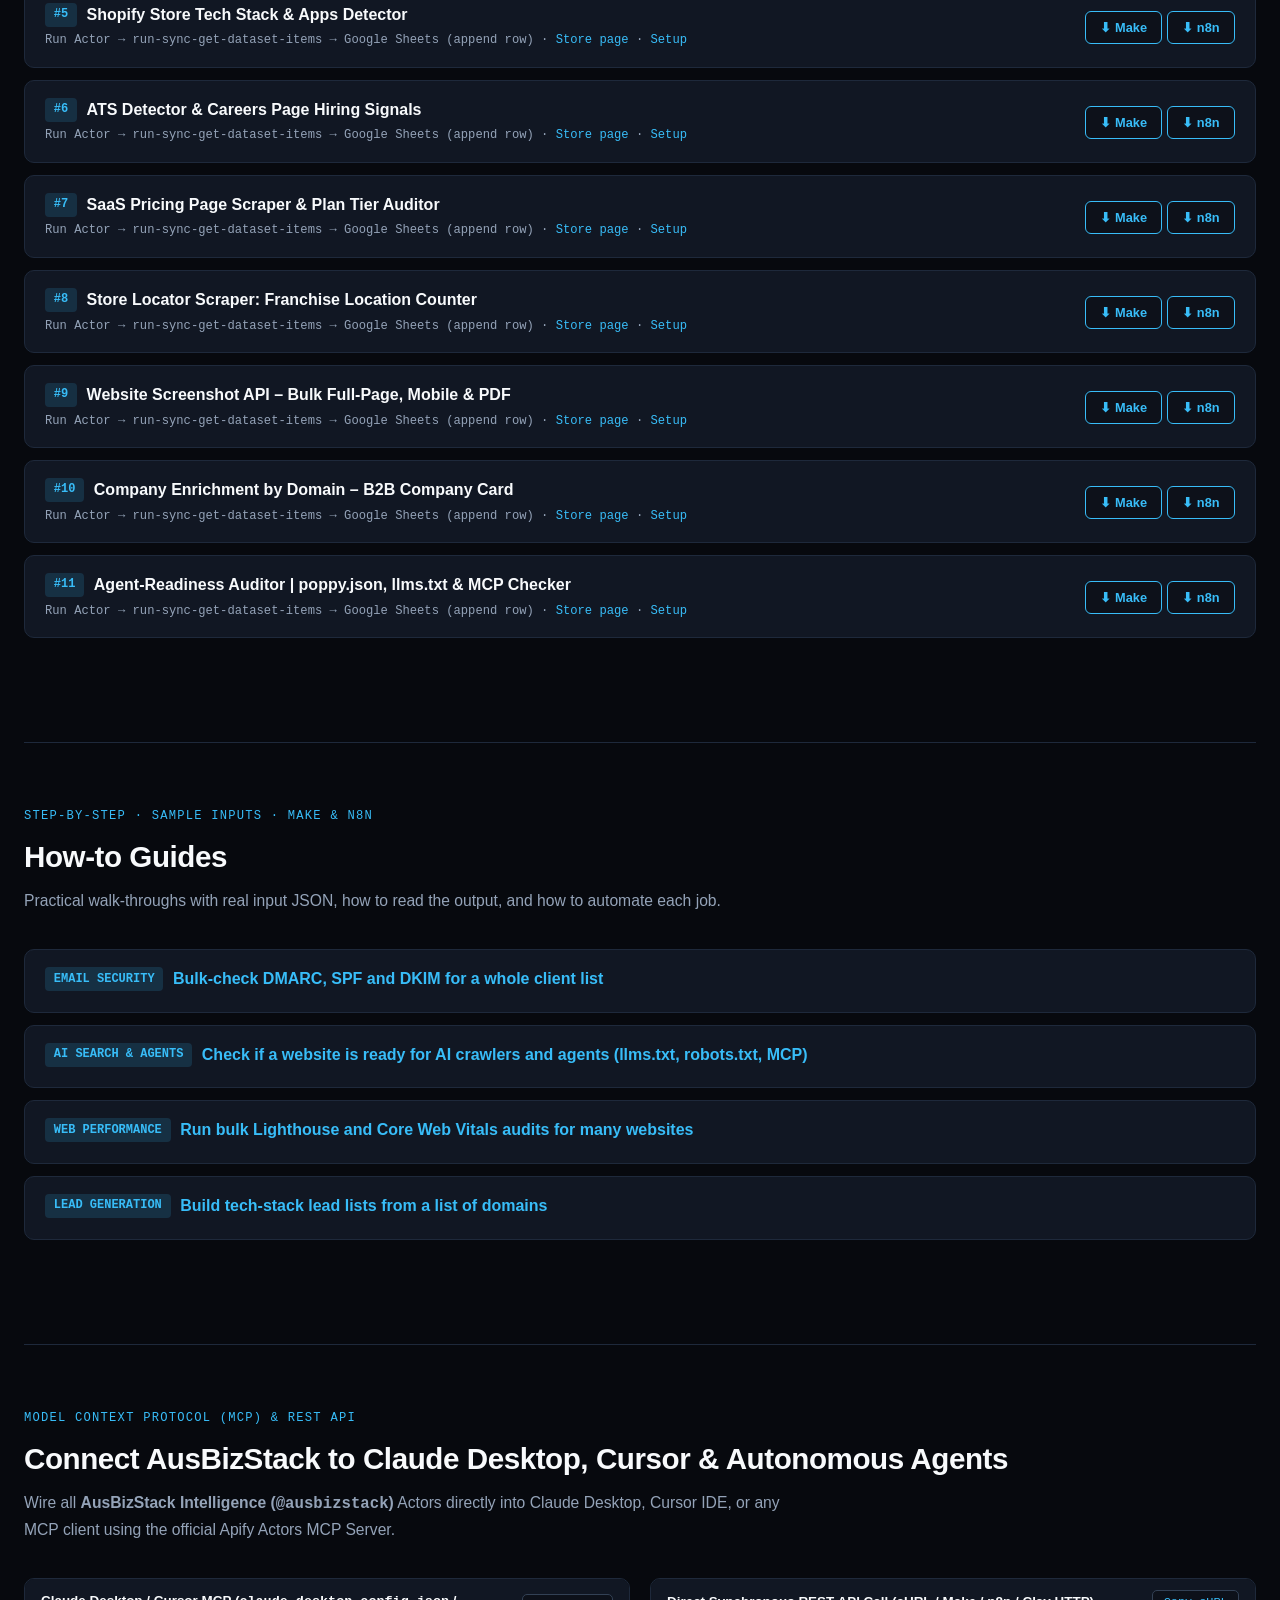
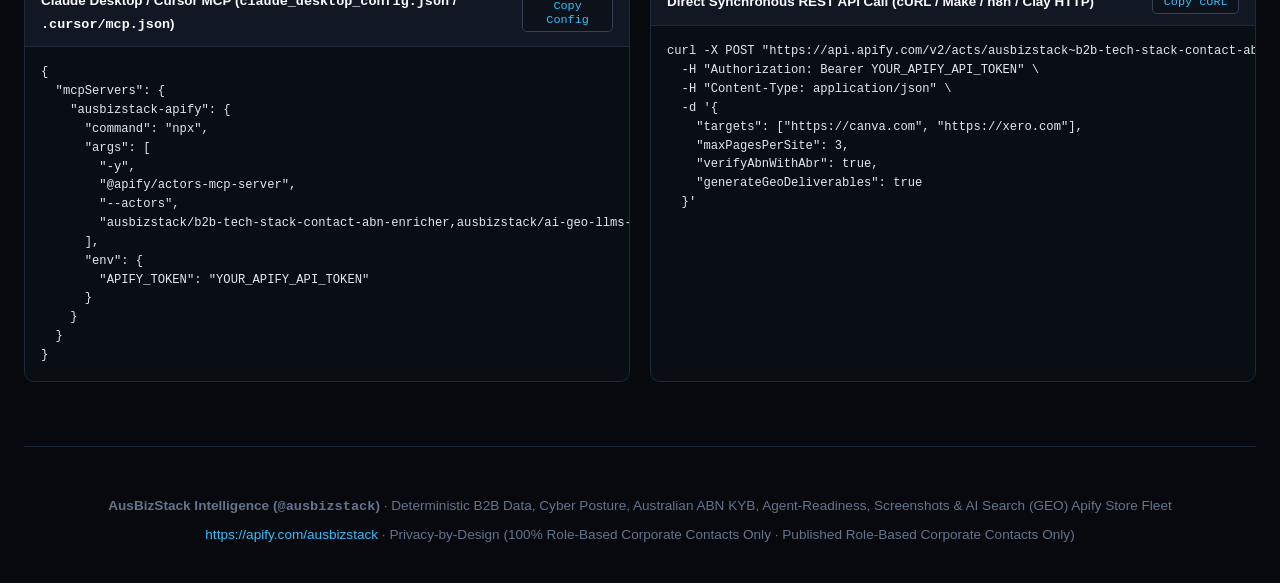
==== commit e50f781f: "Add how-to guides, Actor #12, MCP connection files" ====
--- a/index.html
+++ b/index.html
@@ -4,7 +4,7 @@
   <meta charset="UTF-8" />
   <meta name="viewport" content="width=device-width, initial-scale=1.0" />
   <title>AusBizStack Intelligence (@ausbizstack) — Deterministic B2B Data, KYB, Agent-Readiness &amp; MCP Actor Fleet</title>
-  <meta name="description" content="AusBizStack Intelligence (@ausbizstack) builds 11 pay-per-event Apify Actors: B2B tech-stack, AI Search (GEO / llms.txt), DNS/DMARC, Australian ABN KYB, Shopify pixels, ATS hiring signals, website screenshots, company enrichment and agent-readiness (poppy.json, MCP, A2A)." />
+  <meta name="description" content="AusBizStack Intelligence (@ausbizstack) builds 12 pay-per-event Apify Actors: B2B tech-stack, AI Search (GEO / llms.txt), DNS/DMARC, Australian ABN KYB, Shopify pixels, ATS hiring signals, website screenshots, company enrichment, agent-readiness (poppy.json, MCP, A2A) and bulk Lighthouse / Core Web Vitals audits." />
   <style>
     :root {
       --bg: #07090e;
@@ -626,7 +626,8 @@
         <span class="brand-handle">@ausbizstack</span>
       </a>
       <nav class="nav-links">
-        <a href="#fleet">11-Actor Fleet</a>
+        <a href="#fleet">12-Actor Fleet</a>
+        <a href="guides/">How-to Guides</a>
         <a href="#explorer">Live Dataset Explorer (40 Samples)</a>
         <a href="#make-blueprints">Make.com Blueprints</a>
         <a href="#templates">Sheets Templates</a>
@@ -650,7 +651,7 @@
       </div>
       <div class="stats-grid">
         <div class="stat-box">
-          <div class="stat-num">11 Actors</div>
+          <div class="stat-num">12 Actors</div>
           <div class="stat-label">All live on the Apify Store</div>
         </div>
         <div class="stat-box">
@@ -658,7 +659,7 @@
           <div class="stat-label">Verified Enriched B2B &amp; ABN Production Records</div>
         </div>
         <div class="stat-box">
-          <div class="stat-num">$0.003–$0.025</div>
+          <div class="stat-num">$0.002–$0.025</div>
           <div class="stat-label">Transparent Pay-Per-Event Pricing (No Subscriptions)</div>
         </div>
         <div class="stat-box">
@@ -671,9 +672,9 @@
     <section id="fleet">
       <div class="section-header">
         <div class="section-eyebrow">APIFY STORE FLEET · @AUSBIZSTACK</div>
-        <h2 class="section-title">11 Pay-Per-Event B2B Intelligence Actors</h2>
+        <h2 class="section-title">12 Pay-Per-Event B2B Intelligence Actors</h2>
         <p class="section-desc">
-          Ten Actors run on high-concurrency HTTP/2 and DNS-over-HTTPS with no headless Chromium. The Website Screenshot API uses Playwright for full-page, mobile and PDF capture. Failed or blocked inputs are never charged. Concurrency defaults vary by Actor.
+          Ten Actors run on high-concurrency HTTP/2 and DNS-over-HTTPS with no headless Chromium. The Website Screenshot API uses Playwright for full-page, mobile and PDF capture, and the Lighthouse auditor runs Google Lighthouse 13 in headless Chrome. Failed or blocked inputs are never charged. Concurrency defaults vary by Actor.
         </p>
       </div>
       <div class="actors-grid">
@@ -1086,6 +1087,43 @@
       </div>
     </article>
     
+    <article class="actor-card">
+      <div class="actor-card-top">
+        <div class="actor-meta-row">
+          <span class="actor-num">ACTOR #12</span>
+          <span class="status-badge badge-live">LIVE ON APIFY STORE</span>
+        </div>
+        <h3 class="actor-title">
+          <a href="https://apify.com/ausbizstack/lighthouse-core-web-vitals-bulk-auditor" target="_blank" rel="noopener noreferrer">Lighthouse &amp; Core Web Vitals Bulk Auditor – PageSpeed Scores</a>
+        </h3>
+        <div class="actor-slug"><code>ausbizstack/lighthouse-core-web-vitals-bulk-auditor</code></div>
+        <p class="actor-desc">Real Google Lighthouse 13 audits for a list of domains or URLs: performance, accessibility, best-practices and SEO scores, lab Core Web Vitals (LCP, CLS, TBT), ranked fixes, page weight, mobile + desktop, free HTML reports and score monitoring. Optional real-user field data with your own PageSpeed key.</p>
+        <div class="cat-row"><span class="cat-pill">SEO_TOOLS</span><span class="cat-pill">DEVELOPER_TOOLS</span><span class="cat-pill">AUTOMATION</span></div>
+        <div class="fields-block">
+          <div class="fields-label">KEY DETERMINISTIC OUTPUT FIELDS</div>
+          <div class="fields-list"><code>performance</code><code>accessibility</code><code>seo</code><code>performanceGrade</code><code>coreWebVitals</code><code>topFixes</code><code>pageWeight</code><code>lcpElement</code><code>htmlReportUrl</code><code>monitor</code></div>
+        </div>
+      </div>
+      <div class="actor-card-bottom">
+        <div class="pricing-strip">
+          <div>
+            <span class="price-val">$0.012</span>
+            <span class="price-unit">/ page audit</span>
+            <div class="event-tag">Event: <code>Page audited with Lighthouse</code> · $0.002 with your own PageSpeed API key</div>
+          </div>
+          <div class="perf-meta">
+            <div>Node.js · Lighthouse 13 · Chrome</div>
+            <div class="speed-tag">⚡ One audit per 4 GB · mobile, desktop or both</div>
+          </div>
+        </div>
+        <div class="event-tag" style="margin:8px 0;color:#10b981">✅ Zero Charge for Failed Pages ($0 on invalid, blocked, timed-out or error pages)</div>
+        <div class="card-actions">
+          <a href="https://apify.com/ausbizstack/lighthouse-core-web-vitals-bulk-auditor" target="_blank" rel="noopener noreferrer" class="btn-primary">Open Actor on Apify Store →</a>
+          <a href="guides/bulk-core-web-vitals-audit.html" class="btn-secondary">How-to guide →</a>
+        </div>
+      </div>
+    </article>
+    
 
       </div>
     </section>
@@ -1460,6 +1498,20 @@
       </div>
     </section>
 
+    <section id="guides">
+      <div class="section-header">
+        <div class="section-eyebrow">STEP-BY-STEP · SAMPLE INPUTS · MAKE &amp; N8N</div>
+        <h2 class="section-title">How-to Guides</h2>
+        <p class="section-desc">Practical walk-throughs with real input JSON, how to read the output, and how to automate each job.</p>
+      </div>
+      <div class="bp-list">
+        <div class="bp-card"><div class="bp-info"><div class="bp-title-row"><span class="actor-num">EMAIL SECURITY</span><strong><a href="guides/bulk-dmarc-spf-dkim-audit.html">Bulk-check DMARC, SPF and DKIM for a whole client list</a></strong></div></div></div>
+        <div class="bp-card"><div class="bp-info"><div class="bp-title-row"><span class="actor-num">AI SEARCH &amp; AGENTS</span><strong><a href="guides/ai-crawler-readiness-check.html">Check if a website is ready for AI crawlers and agents (llms.txt, robots.txt, MCP)</a></strong></div></div></div>
+        <div class="bp-card"><div class="bp-info"><div class="bp-title-row"><span class="actor-num">WEB PERFORMANCE</span><strong><a href="guides/bulk-core-web-vitals-audit.html">Run bulk Lighthouse and Core Web Vitals audits for many websites</a></strong></div></div></div>
+        <div class="bp-card"><div class="bp-info"><div class="bp-title-row"><span class="actor-num">LEAD GENERATION</span><strong><a href="guides/tech-stack-lead-lists.html">Build tech-stack lead lists from a list of domains</a></strong></div></div></div>
+      </div>
+    </section>
+
     <section id="mcp-config">
       <div class="section-header">
         <div class="section-eyebrow">MODEL CONTEXT PROTOCOL (MCP) &amp; REST API</div>
@@ -1483,7 +1535,7 @@
         "-y",
         "@apify/actors-mcp-server",
         "--actors",
-        "ausbizstack/b2b-tech-stack-contact-abn-enricher,ausbizstack/ai-geo-llms-txt-auditor,ausbizstack/b2b-email-security-dmarc-spf-auditor,ausbizstack/au-abn-kyb-commercial-lead-enricher,ausbizstack/shopify-ecommerce-tech-pixel-auditor,ausbizstack/b2b-hiring-intent-ats-careers-enricher,ausbizstack/b2b-saas-pricing-tier-plg-auditor,ausbizstack/multi-location-franchise-footprint-mapper,ausbizstack/website-screenshot-api,ausbizstack/company-enrichment-by-domain,ausbizstack/agent-readiness-bulk-auditor"
+        "ausbizstack/b2b-tech-stack-contact-abn-enricher,ausbizstack/ai-geo-llms-txt-auditor,ausbizstack/b2b-email-security-dmarc-spf-auditor,ausbizstack/au-abn-kyb-commercial-lead-enricher,ausbizstack/shopify-ecommerce-tech-pixel-auditor,ausbizstack/b2b-hiring-intent-ats-careers-enricher,ausbizstack/b2b-saas-pricing-tier-plg-auditor,ausbizstack/multi-location-franchise-footprint-mapper,ausbizstack/website-screenshot-api,ausbizstack/company-enrichment-by-domain,ausbizstack/agent-readiness-bulk-auditor,ausbizstack/lighthouse-core-web-vitals-bulk-auditor"
       ],
       "env": {
         "APIFY_TOKEN": "YOUR_APIFY_API_TOKEN"
